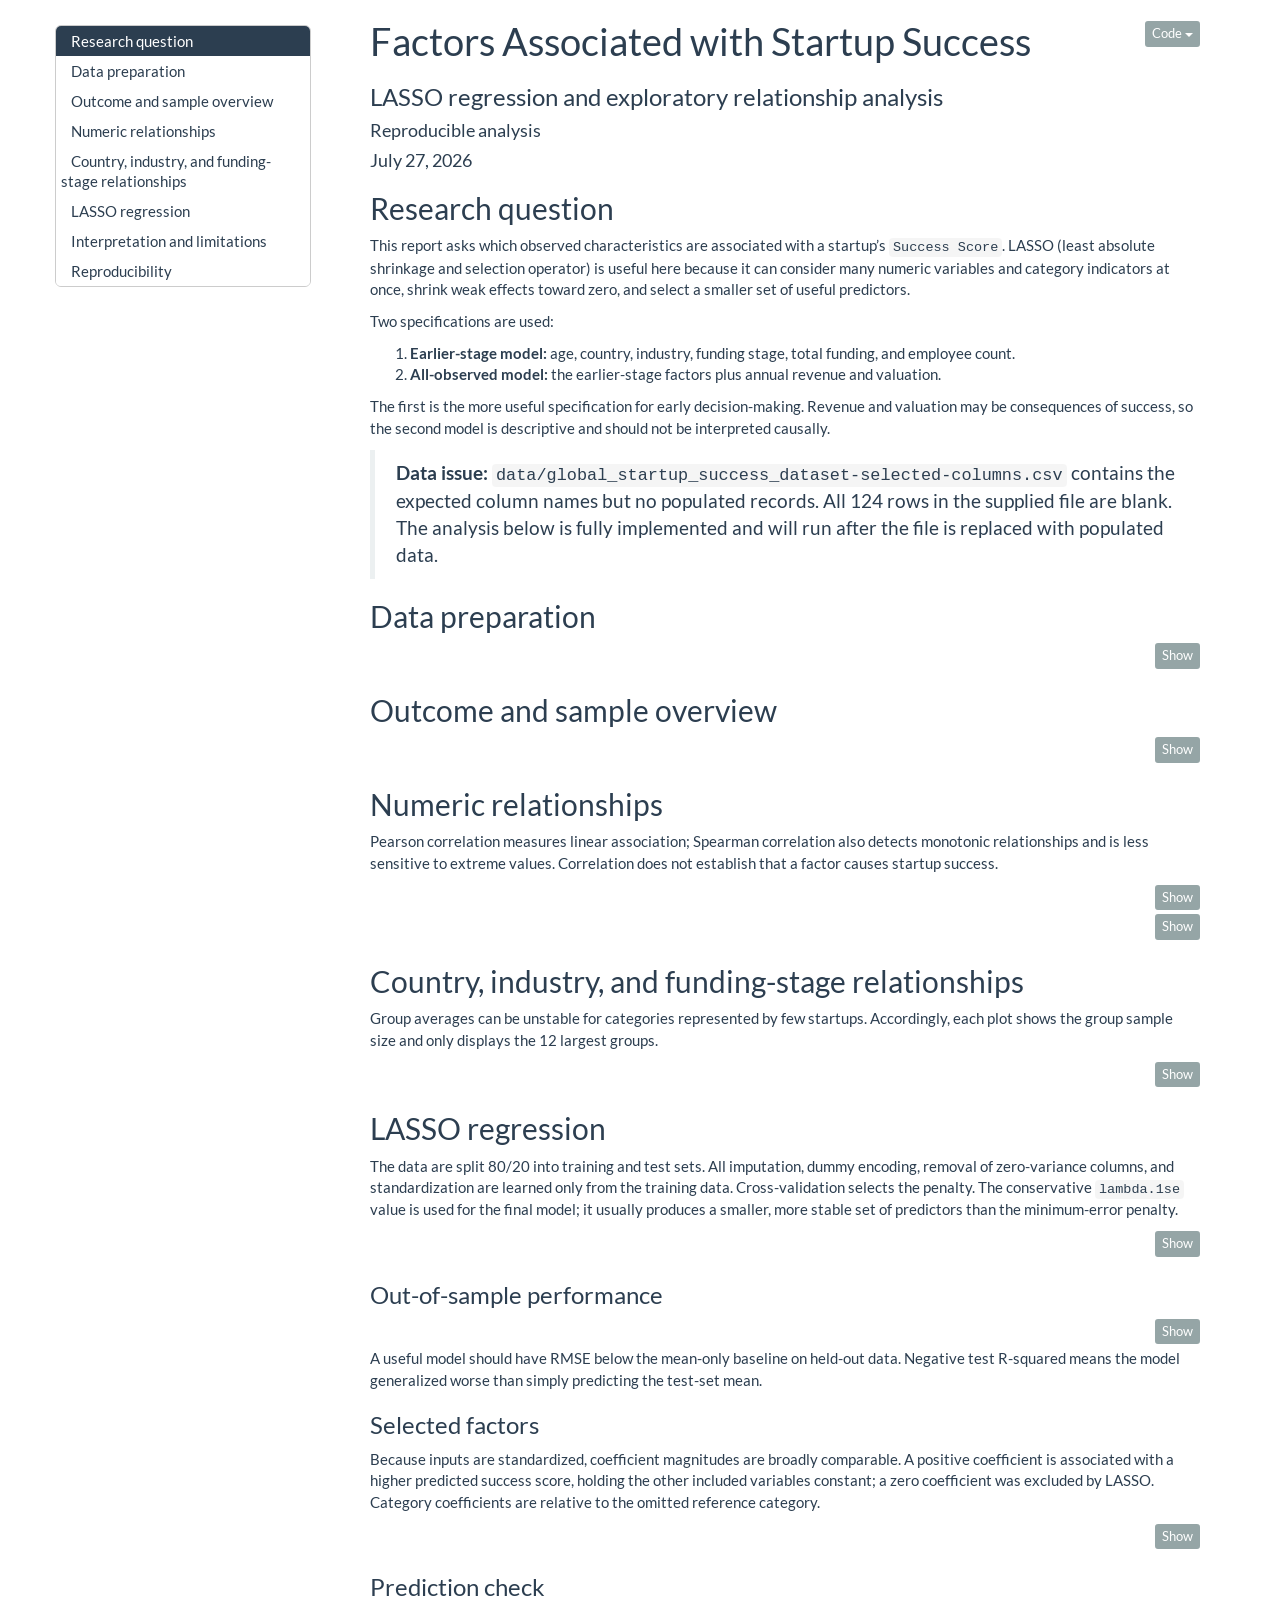
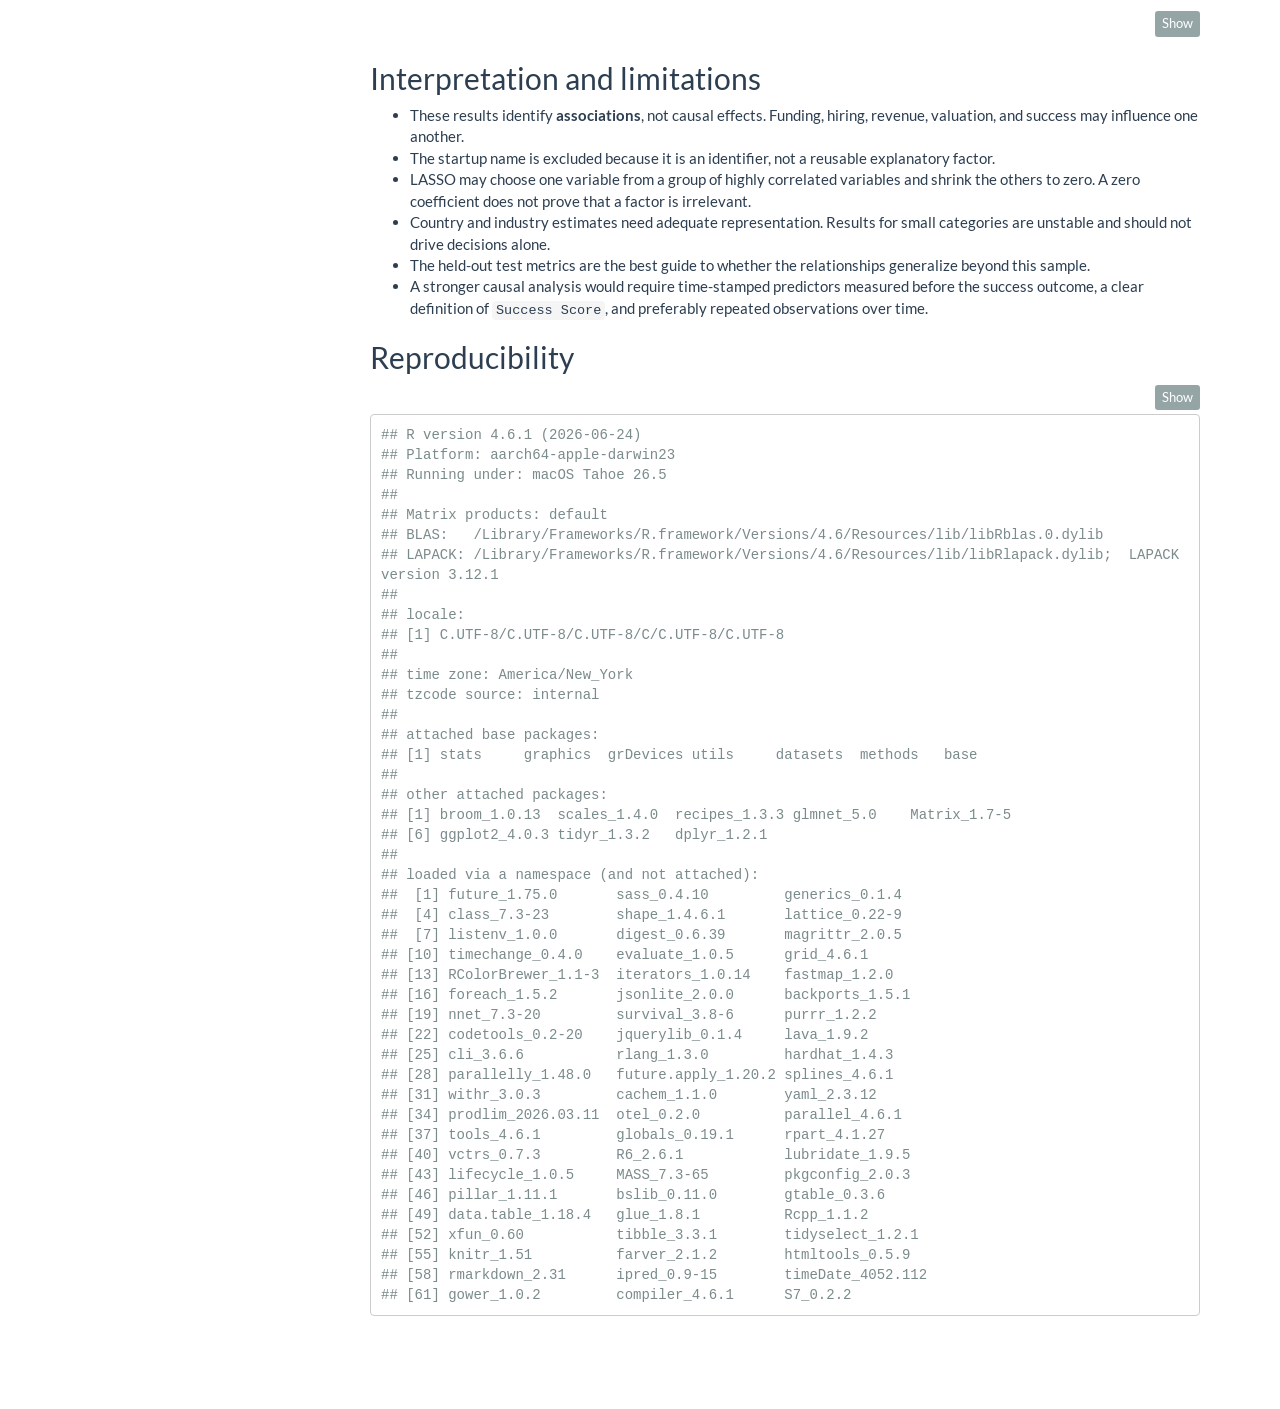
==== docs/index.html @ a26ed776 "Build startup success analysis website" ====
<!DOCTYPE html>

<html>

<head>

<meta charset="utf-8" />
<meta name="generator" content="pandoc" />
<meta http-equiv="X-UA-Compatible" content="IE=EDGE" />


<meta name="author" content="Reproducible analysis" />

<meta name="date" content="2026-07-27" />

<title>Factors Associated with Startup Success</title>

<script>// Pandoc 2.9 adds attributes on both header and div. We remove the former (to
// be compatible with the behavior of Pandoc < 2.8).
document.addEventListener('DOMContentLoaded', function(e) {
  var hs = document.querySelectorAll("div.section[class*='level'] > :first-child");
  var i, h, a;
  for (i = 0; i < hs.length; i++) {
    h = hs[i];
    if (!/^h[1-6]$/i.test(h.tagName)) continue;  // it should be a header h1-h6
    a = h.attributes;
    while (a.length > 0) h.removeAttribute(a[0].name);
  }
});
</script>
<script>/*! jQuery v3.6.0 | (c) OpenJS Foundation and other contributors | jquery.org/license */
!function(e,t){"use strict";"object"==typeof module&&"object"==typeof module.exports?module.exports=e.document?t(e,!0):function(e){if(!e.document)throw new Error("jQuery requires a window with a document");return t(e)}:t(e)}("undefined"!=typeof window?window:this,function(C,e){"use strict";var t=[],r=Object.getPrototypeOf,s=t.slice,g=t.flat?function(e){return t.flat.call(e)}:function(e){return t.concat.apply([],e)},u=t.push,i=t.indexOf,n={},o=n.toString,v=n.hasOwnProperty,a=v.toString,l=a.call(Object),y={},m=function(e){return"function"==typeof e&&"number"!=typeof e.nodeType&&"function"!=typeof e.item},x=function(e){return null!=e&&e===e.window},E=C.document,c={type:!0,src:!0,nonce:!0,noModule:!0};function b(e,t,n){var r,i,o=(n=n||E).createElement("script");if(o.text=e,t)for(r in c)(i=t[r]||t.getAttribute&&t.getAttribute(r))&&o.setAttribute(r,i);n.head.appendChild(o).parentNode.removeChild(o)}function w(e){return null==e?e+"":"object"==typeof e||"function"==typeof e?n[o.call(e)]||"object":typeof e}var f="3.6.0",S=function(e,t){return new S.fn.init(e,t)};function p(e){var t=!!e&&"length"in e&&e.length,n=w(e);return!m(e)&&!x(e)&&("array"===n||0===t||"number"==typeof t&&0<t&&t-1 in e)}S.fn=S.prototype={jquery:f,constructor:S,length:0,toArray:function(){return s.call(this)},get:function(e){return null==e?s.call(this):e<0?this[e+this.length]:this[e]},pushStack:function(e){var t=S.merge(this.constructor(),e);return t.prevObject=this,t},each:function(e){return S.each(this,e)},map:function(n){return this.pushStack(S.map(this,function(e,t){return n.call(e,t,e)}))},slice:function(){return this.pushStack(s.apply(this,arguments))},first:function(){return this.eq(0)},last:function(){return this.eq(-1)},even:function(){return this.pushStack(S.grep(this,function(e,t){return(t+1)%2}))},odd:function(){return this.pushStack(S.grep(this,function(e,t){return t%2}))},eq:function(e){var t=this.length,n=+e+(e<0?t:0);return this.pushStack(0<=n&&n<t?[this[n]]:[])},end:function(){return this.prevObject||this.constructor()},push:u,sort:t.sort,splice:t.splice},S.extend=S.fn.extend=function(){var e,t,n,r,i,o,a=arguments[0]||{},s=1,u=arguments.length,l=!1;for("boolean"==typeof a&&(l=a,a=arguments[s]||{},s++),"object"==typeof a||m(a)||(a={}),s===u&&(a=this,s--);s<u;s++)if(null!=(e=arguments[s]))for(t in e)r=e[t],"__proto__"!==t&&a!==r&&(l&&r&&(S.isPlainObject(r)||(i=Array.isArray(r)))?(n=a[t],o=i&&!Array.isArray(n)?[]:i||S.isPlainObject(n)?n:{},i=!1,a[t]=S.extend(l,o,r)):void 0!==r&&(a[t]=r));return a},S.extend({expando:"jQuery"+(f+Math.random()).replace(/\D/g,""),isReady:!0,error:function(e){throw new Error(e)},noop:function(){},isPlainObject:function(e){var t,n;return!(!e||"[object Object]"!==o.call(e))&&(!(t=r(e))||"function"==typeof(n=v.call(t,"constructor")&&t.constructor)&&a.call(n)===l)},isEmptyObject:function(e){var t;for(t in e)return!1;return!0},globalEval:function(e,t,n){b(e,{nonce:t&&t.nonce},n)},each:function(e,t){var n,r=0;if(p(e)){for(n=e.length;r<n;r++)if(!1===t.call(e[r],r,e[r]))break}else for(r in e)if(!1===t.call(e[r],r,e[r]))break;return e},makeArray:function(e,t){var n=t||[];return null!=e&&(p(Object(e))?S.merge(n,"string"==typeof e?[e]:e):u.call(n,e)),n},inArray:function(e,t,n){return null==t?-1:i.call(t,e,n)},merge:function(e,t){for(var n=+t.length,r=0,i=e.length;r<n;r++)e[i++]=t[r];return e.length=i,e},grep:function(e,t,n){for(var r=[],i=0,o=e.length,a=!n;i<o;i++)!t(e[i],i)!==a&&r.push(e[i]);return r},map:function(e,t,n){var r,i,o=0,a=[];if(p(e))for(r=e.length;o<r;o++)null!=(i=t(e[o],o,n))&&a.push(i);else for(o in e)null!=(i=t(e[o],o,n))&&a.push(i);return g(a)},guid:1,support:y}),"function"==typeof Symbol&&(S.fn[Symbol.iterator]=t[Symbol.iterator]),S.each("Boolean Number String Function Array Date RegExp Object Error Symbol".split(" "),function(e,t){n["[object "+t+"]"]=t.toLowerCase()});var d=function(n){var e,d,b,o,i,h,f,g,w,u,l,T,C,a,E,v,s,c,y,S="sizzle"+1*new Date,p=n.document,k=0,r=0,m=ue(),x=ue(),A=ue(),N=ue(),j=function(e,t){return e===t&&(l=!0),0},D={}.hasOwnProperty,t=[],q=t.pop,L=t.push,H=t.push,O=t.slice,P=function(e,t){for(var n=0,r=e.length;n<r;n++)if(e[n]===t)return n;return-1},R="checked|selected|async|autofocus|autoplay|controls|defer|disabled|hidden|ismap|loop|multiple|open|readonly|required|scoped",M="[\\x20\\t\\r\\n\\f]",I="(?:\\\\[\\da-fA-F]{1,6}"+M+"?|\\\\[^\\r\\n\\f]|[\\w-]|[^\0-\\x7f])+",W="\\["+M+"*("+I+")(?:"+M+"*([*^$|!~]?=)"+M+"*(?:'((?:\\\\.|[^\\\\'])*)'|\"((?:\\\\.|[^\\\\\"])*)\"|("+I+"))|)"+M+"*\\]",F=":("+I+")(?:\\((('((?:\\\\.|[^\\\\'])*)'|\"((?:\\\\.|[^\\\\\"])*)\")|((?:\\\\.|[^\\\\()[\\]]|"+W+")*)|.*)\\)|)",B=new RegExp(M+"+","g"),$=new RegExp("^"+M+"+|((?:^|[^\\\\])(?:\\\\.)*)"+M+"+$","g"),_=new RegExp("^"+M+"*,"+M+"*"),z=new RegExp("^"+M+"*([>+~]|"+M+")"+M+"*"),U=new RegExp(M+"|>"),X=new RegExp(F),V=new RegExp("^"+I+"$"),G={ID:new RegExp("^#("+I+")"),CLASS:new RegExp("^\\.("+I+")"),TAG:new RegExp("^("+I+"|[*])"),ATTR:new RegExp("^"+W),PSEUDO:new RegExp("^"+F),CHILD:new RegExp("^:(only|first|last|nth|nth-last)-(child|of-type)(?:\\("+M+"*(even|odd|(([+-]|)(\\d*)n|)"+M+"*(?:([+-]|)"+M+"*(\\d+)|))"+M+"*\\)|)","i"),bool:new RegExp("^(?:"+R+")$","i"),needsContext:new RegExp("^"+M+"*[>+~]|:(even|odd|eq|gt|lt|nth|first|last)(?:\\("+M+"*((?:-\\d)?\\d*)"+M+"*\\)|)(?=[^-]|$)","i")},Y=/HTML$/i,Q=/^(?:input|select|textarea|button)$/i,J=/^h\d$/i,K=/^[^{]+\{\s*\[native \w/,Z=/^(?:#([\w-]+)|(\w+)|\.([\w-]+))$/,ee=/[+~]/,te=new RegExp("\\\\[\\da-fA-F]{1,6}"+M+"?|\\\\([^\\r\\n\\f])","g"),ne=function(e,t){var n="0x"+e.slice(1)-65536;return t||(n<0?String.fromCharCode(n+65536):String.fromCharCode(n>>10|55296,1023&n|56320))},re=/([\0-\x1f\x7f]|^-?\d)|^-$|[^\0-\x1f\x7f-\uFFFF\w-]/g,ie=function(e,t){return t?"\0"===e?"\ufffd":e.slice(0,-1)+"\\"+e.charCodeAt(e.length-1).toString(16)+" ":"\\"+e},oe=function(){T()},ae=be(function(e){return!0===e.disabled&&"fieldset"===e.nodeName.toLowerCase()},{dir:"parentNode",next:"legend"});try{H.apply(t=O.call(p.childNodes),p.childNodes),t[p.childNodes.length].nodeType}catch(e){H={apply:t.length?function(e,t){L.apply(e,O.call(t))}:function(e,t){var n=e.length,r=0;while(e[n++]=t[r++]);e.length=n-1}}}function se(t,e,n,r){var i,o,a,s,u,l,c,f=e&&e.ownerDocument,p=e?e.nodeType:9;if(n=n||[],"string"!=typeof t||!t||1!==p&&9!==p&&11!==p)return n;if(!r&&(T(e),e=e||C,E)){if(11!==p&&(u=Z.exec(t)))if(i=u[1]){if(9===p){if(!(a=e.getElementById(i)))return n;if(a.id===i)return n.push(a),n}else if(f&&(a=f.getElementById(i))&&y(e,a)&&a.id===i)return n.push(a),n}else{if(u[2])return H.apply(n,e.getElementsByTagName(t)),n;if((i=u[3])&&d.getElementsByClassName&&e.getElementsByClassName)return H.apply(n,e.getElementsByClassName(i)),n}if(d.qsa&&!N[t+" "]&&(!v||!v.test(t))&&(1!==p||"object"!==e.nodeName.toLowerCase())){if(c=t,f=e,1===p&&(U.test(t)||z.test(t))){(f=ee.test(t)&&ye(e.parentNode)||e)===e&&d.scope||((s=e.getAttribute("id"))?s=s.replace(re,ie):e.setAttribute("id",s=S)),o=(l=h(t)).length;while(o--)l[o]=(s?"#"+s:":scope")+" "+xe(l[o]);c=l.join(",")}try{return H.apply(n,f.querySelectorAll(c)),n}catch(e){N(t,!0)}finally{s===S&&e.removeAttribute("id")}}}return g(t.replace($,"$1"),e,n,r)}function ue(){var r=[];return function e(t,n){return r.push(t+" ")>b.cacheLength&&delete e[r.shift()],e[t+" "]=n}}function le(e){return e[S]=!0,e}function ce(e){var t=C.createElement("fieldset");try{return!!e(t)}catch(e){return!1}finally{t.parentNode&&t.parentNode.removeChild(t),t=null}}function fe(e,t){var n=e.split("|"),r=n.length;while(r--)b.attrHandle[n[r]]=t}function pe(e,t){var n=t&&e,r=n&&1===e.nodeType&&1===t.nodeType&&e.sourceIndex-t.sourceIndex;if(r)return r;if(n)while(n=n.nextSibling)if(n===t)return-1;return e?1:-1}function de(t){return function(e){return"input"===e.nodeName.toLowerCase()&&e.type===t}}function he(n){return function(e){var t=e.nodeName.toLowerCase();return("input"===t||"button"===t)&&e.type===n}}function ge(t){return function(e){return"form"in e?e.parentNode&&!1===e.disabled?"label"in e?"label"in e.parentNode?e.parentNode.disabled===t:e.disabled===t:e.isDisabled===t||e.isDisabled!==!t&&ae(e)===t:e.disabled===t:"label"in e&&e.disabled===t}}function ve(a){return le(function(o){return o=+o,le(function(e,t){var n,r=a([],e.length,o),i=r.length;while(i--)e[n=r[i]]&&(e[n]=!(t[n]=e[n]))})})}function ye(e){return e&&"undefined"!=typeof e.getElementsByTagName&&e}for(e in d=se.support={},i=se.isXML=function(e){var t=e&&e.namespaceURI,n=e&&(e.ownerDocument||e).documentElement;return!Y.test(t||n&&n.nodeName||"HTML")},T=se.setDocument=function(e){var t,n,r=e?e.ownerDocument||e:p;return r!=C&&9===r.nodeType&&r.documentElement&&(a=(C=r).documentElement,E=!i(C),p!=C&&(n=C.defaultView)&&n.top!==n&&(n.addEventListener?n.addEventListener("unload",oe,!1):n.attachEvent&&n.attachEvent("onunload",oe)),d.scope=ce(function(e){return a.appendChild(e).appendChild(C.createElement("div")),"undefined"!=typeof e.querySelectorAll&&!e.querySelectorAll(":scope fieldset div").length}),d.attributes=ce(function(e){return e.className="i",!e.getAttribute("className")}),d.getElementsByTagName=ce(function(e){return e.appendChild(C.createComment("")),!e.getElementsByTagName("*").length}),d.getElementsByClassName=K.test(C.getElementsByClassName),d.getById=ce(function(e){return a.appendChild(e).id=S,!C.getElementsByName||!C.getElementsByName(S).length}),d.getById?(b.filter.ID=function(e){var t=e.replace(te,ne);return function(e){return e.getAttribute("id")===t}},b.find.ID=function(e,t){if("undefined"!=typeof t.getElementById&&E){var n=t.getElementById(e);return n?[n]:[]}}):(b.filter.ID=function(e){var n=e.replace(te,ne);return function(e){var t="undefined"!=typeof e.getAttributeNode&&e.getAttributeNode("id");return t&&t.value===n}},b.find.ID=function(e,t){if("undefined"!=typeof t.getElementById&&E){var n,r,i,o=t.getElementById(e);if(o){if((n=o.getAttributeNode("id"))&&n.value===e)return[o];i=t.getElementsByName(e),r=0;while(o=i[r++])if((n=o.getAttributeNode("id"))&&n.value===e)return[o]}return[]}}),b.find.TAG=d.getElementsByTagName?function(e,t){return"undefined"!=typeof t.getElementsByTagName?t.getElementsByTagName(e):d.qsa?t.querySelectorAll(e):void 0}:function(e,t){var n,r=[],i=0,o=t.getElementsByTagName(e);if("*"===e){while(n=o[i++])1===n.nodeType&&r.push(n);return r}return o},b.find.CLASS=d.getElementsByClassName&&function(e,t){if("undefined"!=typeof t.getElementsByClassName&&E)return t.getElementsByClassName(e)},s=[],v=[],(d.qsa=K.test(C.querySelectorAll))&&(ce(function(e){var t;a.appendChild(e).innerHTML="<a id='"+S+"'></a><select id='"+S+"-\r\\' msallowcapture=''><option selected=''></option></select>",e.querySelectorAll("[msallowcapture^='']").length&&v.push("[*^$]="+M+"*(?:''|\"\")"),e.querySelectorAll("[selected]").length||v.push("\\["+M+"*(?:value|"+R+")"),e.querySelectorAll("[id~="+S+"-]").length||v.push("~="),(t=C.createElement("input")).setAttribute("name",""),e.appendChild(t),e.querySelectorAll("[name='']").length||v.push("\\["+M+"*name"+M+"*="+M+"*(?:''|\"\")"),e.querySelectorAll(":checked").length||v.push(":checked"),e.querySelectorAll("a#"+S+"+*").length||v.push(".#.+[+~]"),e.querySelectorAll("\\\f"),v.push("[\\r\\n\\f]")}),ce(function(e){e.innerHTML="<a href='' disabled='disabled'></a><select disabled='disabled'><option/></select>";var t=C.createElement("input");t.setAttribute("type","hidden"),e.appendChild(t).setAttribute("name","D"),e.querySelectorAll("[name=d]").length&&v.push("name"+M+"*[*^$|!~]?="),2!==e.querySelectorAll(":enabled").length&&v.push(":enabled",":disabled"),a.appendChild(e).disabled=!0,2!==e.querySelectorAll(":disabled").length&&v.push(":enabled",":disabled"),e.querySelectorAll("*,:x"),v.push(",.*:")})),(d.matchesSelector=K.test(c=a.matches||a.webkitMatchesSelector||a.mozMatchesSelector||a.oMatchesSelector||a.msMatchesSelector))&&ce(function(e){d.disconnectedMatch=c.call(e,"*"),c.call(e,"[s!='']:x"),s.push("!=",F)}),v=v.length&&new RegExp(v.join("|")),s=s.length&&new RegExp(s.join("|")),t=K.test(a.compareDocumentPosition),y=t||K.test(a.contains)?function(e,t){var n=9===e.nodeType?e.documentElement:e,r=t&&t.parentNode;return e===r||!(!r||1!==r.nodeType||!(n.contains?n.contains(r):e.compareDocumentPosition&&16&e.compareDocumentPosition(r)))}:function(e,t){if(t)while(t=t.parentNode)if(t===e)return!0;return!1},j=t?function(e,t){if(e===t)return l=!0,0;var n=!e.compareDocumentPosition-!t.compareDocumentPosition;return n||(1&(n=(e.ownerDocument||e)==(t.ownerDocument||t)?e.compareDocumentPosition(t):1)||!d.sortDetached&&t.compareDocumentPosition(e)===n?e==C||e.ownerDocument==p&&y(p,e)?-1:t==C||t.ownerDocument==p&&y(p,t)?1:u?P(u,e)-P(u,t):0:4&n?-1:1)}:function(e,t){if(e===t)return l=!0,0;var n,r=0,i=e.parentNode,o=t.parentNode,a=[e],s=[t];if(!i||!o)return e==C?-1:t==C?1:i?-1:o?1:u?P(u,e)-P(u,t):0;if(i===o)return pe(e,t);n=e;while(n=n.parentNode)a.unshift(n);n=t;while(n=n.parentNode)s.unshift(n);while(a[r]===s[r])r++;return r?pe(a[r],s[r]):a[r]==p?-1:s[r]==p?1:0}),C},se.matches=function(e,t){return se(e,null,null,t)},se.matchesSelector=function(e,t){if(T(e),d.matchesSelector&&E&&!N[t+" "]&&(!s||!s.test(t))&&(!v||!v.test(t)))try{var n=c.call(e,t);if(n||d.disconnectedMatch||e.document&&11!==e.document.nodeType)return n}catch(e){N(t,!0)}return 0<se(t,C,null,[e]).length},se.contains=function(e,t){return(e.ownerDocument||e)!=C&&T(e),y(e,t)},se.attr=function(e,t){(e.ownerDocument||e)!=C&&T(e);var n=b.attrHandle[t.toLowerCase()],r=n&&D.call(b.attrHandle,t.toLowerCase())?n(e,t,!E):void 0;return void 0!==r?r:d.attributes||!E?e.getAttribute(t):(r=e.getAttributeNode(t))&&r.specified?r.value:null},se.escape=function(e){return(e+"").replace(re,ie)},se.error=function(e){throw new Error("Syntax error, unrecognized expression: "+e)},se.uniqueSort=function(e){var t,n=[],r=0,i=0;if(l=!d.detectDuplicates,u=!d.sortStable&&e.slice(0),e.sort(j),l){while(t=e[i++])t===e[i]&&(r=n.push(i));while(r--)e.splice(n[r],1)}return u=null,e},o=se.getText=function(e){var t,n="",r=0,i=e.nodeType;if(i){if(1===i||9===i||11===i){if("string"==typeof e.textContent)return e.textContent;for(e=e.firstChild;e;e=e.nextSibling)n+=o(e)}else if(3===i||4===i)return e.nodeValue}else while(t=e[r++])n+=o(t);return n},(b=se.selectors={cacheLength:50,createPseudo:le,match:G,attrHandle:{},find:{},relative:{">":{dir:"parentNode",first:!0}," ":{dir:"parentNode"},"+":{dir:"previousSibling",first:!0},"~":{dir:"previousSibling"}},preFilter:{ATTR:function(e){return e[1]=e[1].replace(te,ne),e[3]=(e[3]||e[4]||e[5]||"").replace(te,ne),"~="===e[2]&&(e[3]=" "+e[3]+" "),e.slice(0,4)},CHILD:function(e){return e[1]=e[1].toLowerCase(),"nth"===e[1].slice(0,3)?(e[3]||se.error(e[0]),e[4]=+(e[4]?e[5]+(e[6]||1):2*("even"===e[3]||"odd"===e[3])),e[5]=+(e[7]+e[8]||"odd"===e[3])):e[3]&&se.error(e[0]),e},PSEUDO:function(e){var t,n=!e[6]&&e[2];return G.CHILD.test(e[0])?null:(e[3]?e[2]=e[4]||e[5]||"":n&&X.test(n)&&(t=h(n,!0))&&(t=n.indexOf(")",n.length-t)-n.length)&&(e[0]=e[0].slice(0,t),e[2]=n.slice(0,t)),e.slice(0,3))}},filter:{TAG:function(e){var t=e.replace(te,ne).toLowerCase();return"*"===e?function(){return!0}:function(e){return e.nodeName&&e.nodeName.toLowerCase()===t}},CLASS:function(e){var t=m[e+" "];return t||(t=new RegExp("(^|"+M+")"+e+"("+M+"|$)"))&&m(e,function(e){return t.test("string"==typeof e.className&&e.className||"undefined"!=typeof e.getAttribute&&e.getAttribute("class")||"")})},ATTR:function(n,r,i){return function(e){var t=se.attr(e,n);return null==t?"!="===r:!r||(t+="","="===r?t===i:"!="===r?t!==i:"^="===r?i&&0===t.indexOf(i):"*="===r?i&&-1<t.indexOf(i):"$="===r?i&&t.slice(-i.length)===i:"~="===r?-1<(" "+t.replace(B," ")+" ").indexOf(i):"|="===r&&(t===i||t.slice(0,i.length+1)===i+"-"))}},CHILD:function(h,e,t,g,v){var y="nth"!==h.slice(0,3),m="last"!==h.slice(-4),x="of-type"===e;return 1===g&&0===v?function(e){return!!e.parentNode}:function(e,t,n){var r,i,o,a,s,u,l=y!==m?"nextSibling":"previousSibling",c=e.parentNode,f=x&&e.nodeName.toLowerCase(),p=!n&&!x,d=!1;if(c){if(y){while(l){a=e;while(a=a[l])if(x?a.nodeName.toLowerCase()===f:1===a.nodeType)return!1;u=l="only"===h&&!u&&"nextSibling"}return!0}if(u=[m?c.firstChild:c.lastChild],m&&p){d=(s=(r=(i=(o=(a=c)[S]||(a[S]={}))[a.uniqueID]||(o[a.uniqueID]={}))[h]||[])[0]===k&&r[1])&&r[2],a=s&&c.childNodes[s];while(a=++s&&a&&a[l]||(d=s=0)||u.pop())if(1===a.nodeType&&++d&&a===e){i[h]=[k,s,d];break}}else if(p&&(d=s=(r=(i=(o=(a=e)[S]||(a[S]={}))[a.uniqueID]||(o[a.uniqueID]={}))[h]||[])[0]===k&&r[1]),!1===d)while(a=++s&&a&&a[l]||(d=s=0)||u.pop())if((x?a.nodeName.toLowerCase()===f:1===a.nodeType)&&++d&&(p&&((i=(o=a[S]||(a[S]={}))[a.uniqueID]||(o[a.uniqueID]={}))[h]=[k,d]),a===e))break;return(d-=v)===g||d%g==0&&0<=d/g}}},PSEUDO:function(e,o){var t,a=b.pseudos[e]||b.setFilters[e.toLowerCase()]||se.error("unsupported pseudo: "+e);return a[S]?a(o):1<a.length?(t=[e,e,"",o],b.setFilters.hasOwnProperty(e.toLowerCase())?le(function(e,t){var n,r=a(e,o),i=r.length;while(i--)e[n=P(e,r[i])]=!(t[n]=r[i])}):function(e){return a(e,0,t)}):a}},pseudos:{not:le(function(e){var r=[],i=[],s=f(e.replace($,"$1"));return s[S]?le(function(e,t,n,r){var i,o=s(e,null,r,[]),a=e.length;while(a--)(i=o[a])&&(e[a]=!(t[a]=i))}):function(e,t,n){return r[0]=e,s(r,null,n,i),r[0]=null,!i.pop()}}),has:le(function(t){return function(e){return 0<se(t,e).length}}),contains:le(function(t){return t=t.replace(te,ne),function(e){return-1<(e.textContent||o(e)).indexOf(t)}}),lang:le(function(n){return V.test(n||"")||se.error("unsupported lang: "+n),n=n.replace(te,ne).toLowerCase(),function(e){var t;do{if(t=E?e.lang:e.getAttribute("xml:lang")||e.getAttribute("lang"))return(t=t.toLowerCase())===n||0===t.indexOf(n+"-")}while((e=e.parentNode)&&1===e.nodeType);return!1}}),target:function(e){var t=n.location&&n.location.hash;return t&&t.slice(1)===e.id},root:function(e){return e===a},focus:function(e){return e===C.activeElement&&(!C.hasFocus||C.hasFocus())&&!!(e.type||e.href||~e.tabIndex)},enabled:ge(!1),disabled:ge(!0),checked:function(e){var t=e.nodeName.toLowerCase();return"input"===t&&!!e.checked||"option"===t&&!!e.selected},selected:function(e){return e.parentNode&&e.parentNode.selectedIndex,!0===e.selected},empty:function(e){for(e=e.firstChild;e;e=e.nextSibling)if(e.nodeType<6)return!1;return!0},parent:function(e){return!b.pseudos.empty(e)},header:function(e){return J.test(e.nodeName)},input:function(e){return Q.test(e.nodeName)},button:function(e){var t=e.nodeName.toLowerCase();return"input"===t&&"button"===e.type||"button"===t},text:function(e){var t;return"input"===e.nodeName.toLowerCase()&&"text"===e.type&&(null==(t=e.getAttribute("type"))||"text"===t.toLowerCase())},first:ve(function(){return[0]}),last:ve(function(e,t){return[t-1]}),eq:ve(function(e,t,n){return[n<0?n+t:n]}),even:ve(function(e,t){for(var n=0;n<t;n+=2)e.push(n);return e}),odd:ve(function(e,t){for(var n=1;n<t;n+=2)e.push(n);return e}),lt:ve(function(e,t,n){for(var r=n<0?n+t:t<n?t:n;0<=--r;)e.push(r);return e}),gt:ve(function(e,t,n){for(var r=n<0?n+t:n;++r<t;)e.push(r);return e})}}).pseudos.nth=b.pseudos.eq,{radio:!0,checkbox:!0,file:!0,password:!0,image:!0})b.pseudos[e]=de(e);for(e in{submit:!0,reset:!0})b.pseudos[e]=he(e);function me(){}function xe(e){for(var t=0,n=e.length,r="";t<n;t++)r+=e[t].value;return r}function be(s,e,t){var u=e.dir,l=e.next,c=l||u,f=t&&"parentNode"===c,p=r++;return e.first?function(e,t,n){while(e=e[u])if(1===e.nodeType||f)return s(e,t,n);return!1}:function(e,t,n){var r,i,o,a=[k,p];if(n){while(e=e[u])if((1===e.nodeType||f)&&s(e,t,n))return!0}else while(e=e[u])if(1===e.nodeType||f)if(i=(o=e[S]||(e[S]={}))[e.uniqueID]||(o[e.uniqueID]={}),l&&l===e.nodeName.toLowerCase())e=e[u]||e;else{if((r=i[c])&&r[0]===k&&r[1]===p)return a[2]=r[2];if((i[c]=a)[2]=s(e,t,n))return!0}return!1}}function we(i){return 1<i.length?function(e,t,n){var r=i.length;while(r--)if(!i[r](e,t,n))return!1;return!0}:i[0]}function Te(e,t,n,r,i){for(var o,a=[],s=0,u=e.length,l=null!=t;s<u;s++)(o=e[s])&&(n&&!n(o,r,i)||(a.push(o),l&&t.push(s)));return a}function Ce(d,h,g,v,y,e){return v&&!v[S]&&(v=Ce(v)),y&&!y[S]&&(y=Ce(y,e)),le(function(e,t,n,r){var i,o,a,s=[],u=[],l=t.length,c=e||function(e,t,n){for(var r=0,i=t.length;r<i;r++)se(e,t[r],n);return n}(h||"*",n.nodeType?[n]:n,[]),f=!d||!e&&h?c:Te(c,s,d,n,r),p=g?y||(e?d:l||v)?[]:t:f;if(g&&g(f,p,n,r),v){i=Te(p,u),v(i,[],n,r),o=i.length;while(o--)(a=i[o])&&(p[u[o]]=!(f[u[o]]=a))}if(e){if(y||d){if(y){i=[],o=p.length;while(o--)(a=p[o])&&i.push(f[o]=a);y(null,p=[],i,r)}o=p.length;while(o--)(a=p[o])&&-1<(i=y?P(e,a):s[o])&&(e[i]=!(t[i]=a))}}else p=Te(p===t?p.splice(l,p.length):p),y?y(null,t,p,r):H.apply(t,p)})}function Ee(e){for(var i,t,n,r=e.length,o=b.relative[e[0].type],a=o||b.relative[" "],s=o?1:0,u=be(function(e){return e===i},a,!0),l=be(function(e){return-1<P(i,e)},a,!0),c=[function(e,t,n){var r=!o&&(n||t!==w)||((i=t).nodeType?u(e,t,n):l(e,t,n));return i=null,r}];s<r;s++)if(t=b.relative[e[s].type])c=[be(we(c),t)];else{if((t=b.filter[e[s].type].apply(null,e[s].matches))[S]){for(n=++s;n<r;n++)if(b.relative[e[n].type])break;return Ce(1<s&&we(c),1<s&&xe(e.slice(0,s-1).concat({value:" "===e[s-2].type?"*":""})).replace($,"$1"),t,s<n&&Ee(e.slice(s,n)),n<r&&Ee(e=e.slice(n)),n<r&&xe(e))}c.push(t)}return we(c)}return me.prototype=b.filters=b.pseudos,b.setFilters=new me,h=se.tokenize=function(e,t){var n,r,i,o,a,s,u,l=x[e+" "];if(l)return t?0:l.slice(0);a=e,s=[],u=b.preFilter;while(a){for(o in n&&!(r=_.exec(a))||(r&&(a=a.slice(r[0].length)||a),s.push(i=[])),n=!1,(r=z.exec(a))&&(n=r.shift(),i.push({value:n,type:r[0].replace($," ")}),a=a.slice(n.length)),b.filter)!(r=G[o].exec(a))||u[o]&&!(r=u[o](r))||(n=r.shift(),i.push({value:n,type:o,matches:r}),a=a.slice(n.length));if(!n)break}return t?a.length:a?se.error(e):x(e,s).slice(0)},f=se.compile=function(e,t){var n,v,y,m,x,r,i=[],o=[],a=A[e+" "];if(!a){t||(t=h(e)),n=t.length;while(n--)(a=Ee(t[n]))[S]?i.push(a):o.push(a);(a=A(e,(v=o,m=0<(y=i).length,x=0<v.length,r=function(e,t,n,r,i){var o,a,s,u=0,l="0",c=e&&[],f=[],p=w,d=e||x&&b.find.TAG("*",i),h=k+=null==p?1:Math.random()||.1,g=d.length;for(i&&(w=t==C||t||i);l!==g&&null!=(o=d[l]);l++){if(x&&o){a=0,t||o.ownerDocument==C||(T(o),n=!E);while(s=v[a++])if(s(o,t||C,n)){r.push(o);break}i&&(k=h)}m&&((o=!s&&o)&&u--,e&&c.push(o))}if(u+=l,m&&l!==u){a=0;while(s=y[a++])s(c,f,t,n);if(e){if(0<u)while(l--)c[l]||f[l]||(f[l]=q.call(r));f=Te(f)}H.apply(r,f),i&&!e&&0<f.length&&1<u+y.length&&se.uniqueSort(r)}return i&&(k=h,w=p),c},m?le(r):r))).selector=e}return a},g=se.select=function(e,t,n,r){var i,o,a,s,u,l="function"==typeof e&&e,c=!r&&h(e=l.selector||e);if(n=n||[],1===c.length){if(2<(o=c[0]=c[0].slice(0)).length&&"ID"===(a=o[0]).type&&9===t.nodeType&&E&&b.relative[o[1].type]){if(!(t=(b.find.ID(a.matches[0].replace(te,ne),t)||[])[0]))return n;l&&(t=t.parentNode),e=e.slice(o.shift().value.length)}i=G.needsContext.test(e)?0:o.length;while(i--){if(a=o[i],b.relative[s=a.type])break;if((u=b.find[s])&&(r=u(a.matches[0].replace(te,ne),ee.test(o[0].type)&&ye(t.parentNode)||t))){if(o.splice(i,1),!(e=r.length&&xe(o)))return H.apply(n,r),n;break}}}return(l||f(e,c))(r,t,!E,n,!t||ee.test(e)&&ye(t.parentNode)||t),n},d.sortStable=S.split("").sort(j).join("")===S,d.detectDuplicates=!!l,T(),d.sortDetached=ce(function(e){return 1&e.compareDocumentPosition(C.createElement("fieldset"))}),ce(function(e){return e.innerHTML="<a href='#'></a>","#"===e.firstChild.getAttribute("href")})||fe("type|href|height|width",function(e,t,n){if(!n)return e.getAttribute(t,"type"===t.toLowerCase()?1:2)}),d.attributes&&ce(function(e){return e.innerHTML="<input/>",e.firstChild.setAttribute("value",""),""===e.firstChild.getAttribute("value")})||fe("value",function(e,t,n){if(!n&&"input"===e.nodeName.toLowerCase())return e.defaultValue}),ce(function(e){return null==e.getAttribute("disabled")})||fe(R,function(e,t,n){var r;if(!n)return!0===e[t]?t.toLowerCase():(r=e.getAttributeNode(t))&&r.specified?r.value:null}),se}(C);S.find=d,S.expr=d.selectors,S.expr[":"]=S.expr.pseudos,S.uniqueSort=S.unique=d.uniqueSort,S.text=d.getText,S.isXMLDoc=d.isXML,S.contains=d.contains,S.escapeSelector=d.escape;var h=function(e,t,n){var r=[],i=void 0!==n;while((e=e[t])&&9!==e.nodeType)if(1===e.nodeType){if(i&&S(e).is(n))break;r.push(e)}return r},T=function(e,t){for(var n=[];e;e=e.nextSibling)1===e.nodeType&&e!==t&&n.push(e);return n},k=S.expr.match.needsContext;function A(e,t){return e.nodeName&&e.nodeName.toLowerCase()===t.toLowerCase()}var N=/^<([a-z][^\/\0>:\x20\t\r\n\f]*)[\x20\t\r\n\f]*\/?>(?:<\/\1>|)$/i;function j(e,n,r){return m(n)?S.grep(e,function(e,t){return!!n.call(e,t,e)!==r}):n.nodeType?S.grep(e,function(e){return e===n!==r}):"string"!=typeof n?S.grep(e,function(e){return-1<i.call(n,e)!==r}):S.filter(n,e,r)}S.filter=function(e,t,n){var r=t[0];return n&&(e=":not("+e+")"),1===t.length&&1===r.nodeType?S.find.matchesSelector(r,e)?[r]:[]:S.find.matches(e,S.grep(t,function(e){return 1===e.nodeType}))},S.fn.extend({find:function(e){var t,n,r=this.length,i=this;if("string"!=typeof e)return this.pushStack(S(e).filter(function(){for(t=0;t<r;t++)if(S.contains(i[t],this))return!0}));for(n=this.pushStack([]),t=0;t<r;t++)S.find(e,i[t],n);return 1<r?S.uniqueSort(n):n},filter:function(e){return this.pushStack(j(this,e||[],!1))},not:function(e){return this.pushStack(j(this,e||[],!0))},is:function(e){return!!j(this,"string"==typeof e&&k.test(e)?S(e):e||[],!1).length}});var D,q=/^(?:\s*(<[\w\W]+>)[^>]*|#([\w-]+))$/;(S.fn.init=function(e,t,n){var r,i;if(!e)return this;if(n=n||D,"string"==typeof e){if(!(r="<"===e[0]&&">"===e[e.length-1]&&3<=e.length?[null,e,null]:q.exec(e))||!r[1]&&t)return!t||t.jquery?(t||n).find(e):this.constructor(t).find(e);if(r[1]){if(t=t instanceof S?t[0]:t,S.merge(this,S.parseHTML(r[1],t&&t.nodeType?t.ownerDocument||t:E,!0)),N.test(r[1])&&S.isPlainObject(t))for(r in t)m(this[r])?this[r](t[r]):this.attr(r,t[r]);return this}return(i=E.getElementById(r[2]))&&(this[0]=i,this.length=1),this}return e.nodeType?(this[0]=e,this.length=1,this):m(e)?void 0!==n.ready?n.ready(e):e(S):S.makeArray(e,this)}).prototype=S.fn,D=S(E);var L=/^(?:parents|prev(?:Until|All))/,H={children:!0,contents:!0,next:!0,prev:!0};function O(e,t){while((e=e[t])&&1!==e.nodeType);return e}S.fn.extend({has:function(e){var t=S(e,this),n=t.length;return this.filter(function(){for(var e=0;e<n;e++)if(S.contains(this,t[e]))return!0})},closest:function(e,t){var n,r=0,i=this.length,o=[],a="string"!=typeof e&&S(e);if(!k.test(e))for(;r<i;r++)for(n=this[r];n&&n!==t;n=n.parentNode)if(n.nodeType<11&&(a?-1<a.index(n):1===n.nodeType&&S.find.matchesSelector(n,e))){o.push(n);break}return this.pushStack(1<o.length?S.uniqueSort(o):o)},index:function(e){return e?"string"==typeof e?i.call(S(e),this[0]):i.call(this,e.jquery?e[0]:e):this[0]&&this[0].parentNode?this.first().prevAll().length:-1},add:function(e,t){return this.pushStack(S.uniqueSort(S.merge(this.get(),S(e,t))))},addBack:function(e){return this.add(null==e?this.prevObject:this.prevObject.filter(e))}}),S.each({parent:function(e){var t=e.parentNode;return t&&11!==t.nodeType?t:null},parents:function(e){return h(e,"parentNode")},parentsUntil:function(e,t,n){return h(e,"parentNode",n)},next:function(e){return O(e,"nextSibling")},prev:function(e){return O(e,"previousSibling")},nextAll:function(e){return h(e,"nextSibling")},prevAll:function(e){return h(e,"previousSibling")},nextUntil:function(e,t,n){return h(e,"nextSibling",n)},prevUntil:function(e,t,n){return h(e,"previousSibling",n)},siblings:function(e){return T((e.parentNode||{}).firstChild,e)},children:function(e){return T(e.firstChild)},contents:function(e){return null!=e.contentDocument&&r(e.contentDocument)?e.contentDocument:(A(e,"template")&&(e=e.content||e),S.merge([],e.childNodes))}},function(r,i){S.fn[r]=function(e,t){var n=S.map(this,i,e);return"Until"!==r.slice(-5)&&(t=e),t&&"string"==typeof t&&(n=S.filter(t,n)),1<this.length&&(H[r]||S.uniqueSort(n),L.test(r)&&n.reverse()),this.pushStack(n)}});var P=/[^\x20\t\r\n\f]+/g;function R(e){return e}function M(e){throw e}function I(e,t,n,r){var i;try{e&&m(i=e.promise)?i.call(e).done(t).fail(n):e&&m(i=e.then)?i.call(e,t,n):t.apply(void 0,[e].slice(r))}catch(e){n.apply(void 0,[e])}}S.Callbacks=function(r){var e,n;r="string"==typeof r?(e=r,n={},S.each(e.match(P)||[],function(e,t){n[t]=!0}),n):S.extend({},r);var i,t,o,a,s=[],u=[],l=-1,c=function(){for(a=a||r.once,o=i=!0;u.length;l=-1){t=u.shift();while(++l<s.length)!1===s[l].apply(t[0],t[1])&&r.stopOnFalse&&(l=s.length,t=!1)}r.memory||(t=!1),i=!1,a&&(s=t?[]:"")},f={add:function(){return s&&(t&&!i&&(l=s.length-1,u.push(t)),function n(e){S.each(e,function(e,t){m(t)?r.unique&&f.has(t)||s.push(t):t&&t.length&&"string"!==w(t)&&n(t)})}(arguments),t&&!i&&c()),this},remove:function(){return S.each(arguments,function(e,t){var n;while(-1<(n=S.inArray(t,s,n)))s.splice(n,1),n<=l&&l--}),this},has:function(e){return e?-1<S.inArray(e,s):0<s.length},empty:function(){return s&&(s=[]),this},disable:function(){return a=u=[],s=t="",this},disabled:function(){return!s},lock:function(){return a=u=[],t||i||(s=t=""),this},locked:function(){return!!a},fireWith:function(e,t){return a||(t=[e,(t=t||[]).slice?t.slice():t],u.push(t),i||c()),this},fire:function(){return f.fireWith(this,arguments),this},fired:function(){return!!o}};return f},S.extend({Deferred:function(e){var o=[["notify","progress",S.Callbacks("memory"),S.Callbacks("memory"),2],["resolve","done",S.Callbacks("once memory"),S.Callbacks("once memory"),0,"resolved"],["reject","fail",S.Callbacks("once memory"),S.Callbacks("once memory"),1,"rejected"]],i="pending",a={state:function(){return i},always:function(){return s.done(arguments).fail(arguments),this},"catch":function(e){return a.then(null,e)},pipe:function(){var i=arguments;return S.Deferred(function(r){S.each(o,function(e,t){var n=m(i[t[4]])&&i[t[4]];s[t[1]](function(){var e=n&&n.apply(this,arguments);e&&m(e.promise)?e.promise().progress(r.notify).done(r.resolve).fail(r.reject):r[t[0]+"With"](this,n?[e]:arguments)})}),i=null}).promise()},then:function(t,n,r){var u=0;function l(i,o,a,s){return function(){var n=this,r=arguments,e=function(){var e,t;if(!(i<u)){if((e=a.apply(n,r))===o.promise())throw new TypeError("Thenable self-resolution");t=e&&("object"==typeof e||"function"==typeof e)&&e.then,m(t)?s?t.call(e,l(u,o,R,s),l(u,o,M,s)):(u++,t.call(e,l(u,o,R,s),l(u,o,M,s),l(u,o,R,o.notifyWith))):(a!==R&&(n=void 0,r=[e]),(s||o.resolveWith)(n,r))}},t=s?e:function(){try{e()}catch(e){S.Deferred.exceptionHook&&S.Deferred.exceptionHook(e,t.stackTrace),u<=i+1&&(a!==M&&(n=void 0,r=[e]),o.rejectWith(n,r))}};i?t():(S.Deferred.getStackHook&&(t.stackTrace=S.Deferred.getStackHook()),C.setTimeout(t))}}return S.Deferred(function(e){o[0][3].add(l(0,e,m(r)?r:R,e.notifyWith)),o[1][3].add(l(0,e,m(t)?t:R)),o[2][3].add(l(0,e,m(n)?n:M))}).promise()},promise:function(e){return null!=e?S.extend(e,a):a}},s={};return S.each(o,function(e,t){var n=t[2],r=t[5];a[t[1]]=n.add,r&&n.add(function(){i=r},o[3-e][2].disable,o[3-e][3].disable,o[0][2].lock,o[0][3].lock),n.add(t[3].fire),s[t[0]]=function(){return s[t[0]+"With"](this===s?void 0:this,arguments),this},s[t[0]+"With"]=n.fireWith}),a.promise(s),e&&e.call(s,s),s},when:function(e){var n=arguments.length,t=n,r=Array(t),i=s.call(arguments),o=S.Deferred(),a=function(t){return function(e){r[t]=this,i[t]=1<arguments.length?s.call(arguments):e,--n||o.resolveWith(r,i)}};if(n<=1&&(I(e,o.done(a(t)).resolve,o.reject,!n),"pending"===o.state()||m(i[t]&&i[t].then)))return o.then();while(t--)I(i[t],a(t),o.reject);return o.promise()}});var W=/^(Eval|Internal|Range|Reference|Syntax|Type|URI)Error$/;S.Deferred.exceptionHook=function(e,t){C.console&&C.console.warn&&e&&W.test(e.name)&&C.console.warn("jQuery.Deferred exception: "+e.message,e.stack,t)},S.readyException=function(e){C.setTimeout(function(){throw e})};var F=S.Deferred();function B(){E.removeEventListener("DOMContentLoaded",B),C.removeEventListener("load",B),S.ready()}S.fn.ready=function(e){return F.then(e)["catch"](function(e){S.readyException(e)}),this},S.extend({isReady:!1,readyWait:1,ready:function(e){(!0===e?--S.readyWait:S.isReady)||(S.isReady=!0)!==e&&0<--S.readyWait||F.resolveWith(E,[S])}}),S.ready.then=F.then,"complete"===E.readyState||"loading"!==E.readyState&&!E.documentElement.doScroll?C.setTimeout(S.ready):(E.addEventListener("DOMContentLoaded",B),C.addEventListener("load",B));var $=function(e,t,n,r,i,o,a){var s=0,u=e.length,l=null==n;if("object"===w(n))for(s in i=!0,n)$(e,t,s,n[s],!0,o,a);else if(void 0!==r&&(i=!0,m(r)||(a=!0),l&&(a?(t.call(e,r),t=null):(l=t,t=function(e,t,n){return l.call(S(e),n)})),t))for(;s<u;s++)t(e[s],n,a?r:r.call(e[s],s,t(e[s],n)));return i?e:l?t.call(e):u?t(e[0],n):o},_=/^-ms-/,z=/-([a-z])/g;function U(e,t){return t.toUpperCase()}function X(e){return e.replace(_,"ms-").replace(z,U)}var V=function(e){return 1===e.nodeType||9===e.nodeType||!+e.nodeType};function G(){this.expando=S.expando+G.uid++}G.uid=1,G.prototype={cache:function(e){var t=e[this.expando];return t||(t={},V(e)&&(e.nodeType?e[this.expando]=t:Object.defineProperty(e,this.expando,{value:t,configurable:!0}))),t},set:function(e,t,n){var r,i=this.cache(e);if("string"==typeof t)i[X(t)]=n;else for(r in t)i[X(r)]=t[r];return i},get:function(e,t){return void 0===t?this.cache(e):e[this.expando]&&e[this.expando][X(t)]},access:function(e,t,n){return void 0===t||t&&"string"==typeof t&&void 0===n?this.get(e,t):(this.set(e,t,n),void 0!==n?n:t)},remove:function(e,t){var n,r=e[this.expando];if(void 0!==r){if(void 0!==t){n=(t=Array.isArray(t)?t.map(X):(t=X(t))in r?[t]:t.match(P)||[]).length;while(n--)delete r[t[n]]}(void 0===t||S.isEmptyObject(r))&&(e.nodeType?e[this.expando]=void 0:delete e[this.expando])}},hasData:function(e){var t=e[this.expando];return void 0!==t&&!S.isEmptyObject(t)}};var Y=new G,Q=new G,J=/^(?:\{[\w\W]*\}|\[[\w\W]*\])$/,K=/[A-Z]/g;function Z(e,t,n){var r,i;if(void 0===n&&1===e.nodeType)if(r="data-"+t.replace(K,"-$&").toLowerCase(),"string"==typeof(n=e.getAttribute(r))){try{n="true"===(i=n)||"false"!==i&&("null"===i?null:i===+i+""?+i:J.test(i)?JSON.parse(i):i)}catch(e){}Q.set(e,t,n)}else n=void 0;return n}S.extend({hasData:function(e){return Q.hasData(e)||Y.hasData(e)},data:function(e,t,n){return Q.access(e,t,n)},removeData:function(e,t){Q.remove(e,t)},_data:function(e,t,n){return Y.access(e,t,n)},_removeData:function(e,t){Y.remove(e,t)}}),S.fn.extend({data:function(n,e){var t,r,i,o=this[0],a=o&&o.attributes;if(void 0===n){if(this.length&&(i=Q.get(o),1===o.nodeType&&!Y.get(o,"hasDataAttrs"))){t=a.length;while(t--)a[t]&&0===(r=a[t].name).indexOf("data-")&&(r=X(r.slice(5)),Z(o,r,i[r]));Y.set(o,"hasDataAttrs",!0)}return i}return"object"==typeof n?this.each(function(){Q.set(this,n)}):$(this,function(e){var t;if(o&&void 0===e)return void 0!==(t=Q.get(o,n))?t:void 0!==(t=Z(o,n))?t:void 0;this.each(function(){Q.set(this,n,e)})},null,e,1<arguments.length,null,!0)},removeData:function(e){return this.each(function(){Q.remove(this,e)})}}),S.extend({queue:function(e,t,n){var r;if(e)return t=(t||"fx")+"queue",r=Y.get(e,t),n&&(!r||Array.isArray(n)?r=Y.access(e,t,S.makeArray(n)):r.push(n)),r||[]},dequeue:function(e,t){t=t||"fx";var n=S.queue(e,t),r=n.length,i=n.shift(),o=S._queueHooks(e,t);"inprogress"===i&&(i=n.shift(),r--),i&&("fx"===t&&n.unshift("inprogress"),delete o.stop,i.call(e,function(){S.dequeue(e,t)},o)),!r&&o&&o.empty.fire()},_queueHooks:function(e,t){var n=t+"queueHooks";return Y.get(e,n)||Y.access(e,n,{empty:S.Callbacks("once memory").add(function(){Y.remove(e,[t+"queue",n])})})}}),S.fn.extend({queue:function(t,n){var e=2;return"string"!=typeof t&&(n=t,t="fx",e--),arguments.length<e?S.queue(this[0],t):void 0===n?this:this.each(function(){var e=S.queue(this,t,n);S._queueHooks(this,t),"fx"===t&&"inprogress"!==e[0]&&S.dequeue(this,t)})},dequeue:function(e){return this.each(function(){S.dequeue(this,e)})},clearQueue:function(e){return this.queue(e||"fx",[])},promise:function(e,t){var n,r=1,i=S.Deferred(),o=this,a=this.length,s=function(){--r||i.resolveWith(o,[o])};"string"!=typeof e&&(t=e,e=void 0),e=e||"fx";while(a--)(n=Y.get(o[a],e+"queueHooks"))&&n.empty&&(r++,n.empty.add(s));return s(),i.promise(t)}});var ee=/[+-]?(?:\d*\.|)\d+(?:[eE][+-]?\d+|)/.source,te=new RegExp("^(?:([+-])=|)("+ee+")([a-z%]*)$","i"),ne=["Top","Right","Bottom","Left"],re=E.documentElement,ie=function(e){return S.contains(e.ownerDocument,e)},oe={composed:!0};re.getRootNode&&(ie=function(e){return S.contains(e.ownerDocument,e)||e.getRootNode(oe)===e.ownerDocument});var ae=function(e,t){return"none"===(e=t||e).style.display||""===e.style.display&&ie(e)&&"none"===S.css(e,"display")};function se(e,t,n,r){var i,o,a=20,s=r?function(){return r.cur()}:function(){return S.css(e,t,"")},u=s(),l=n&&n[3]||(S.cssNumber[t]?"":"px"),c=e.nodeType&&(S.cssNumber[t]||"px"!==l&&+u)&&te.exec(S.css(e,t));if(c&&c[3]!==l){u/=2,l=l||c[3],c=+u||1;while(a--)S.style(e,t,c+l),(1-o)*(1-(o=s()/u||.5))<=0&&(a=0),c/=o;c*=2,S.style(e,t,c+l),n=n||[]}return n&&(c=+c||+u||0,i=n[1]?c+(n[1]+1)*n[2]:+n[2],r&&(r.unit=l,r.start=c,r.end=i)),i}var ue={};function le(e,t){for(var n,r,i,o,a,s,u,l=[],c=0,f=e.length;c<f;c++)(r=e[c]).style&&(n=r.style.display,t?("none"===n&&(l[c]=Y.get(r,"display")||null,l[c]||(r.style.display="")),""===r.style.display&&ae(r)&&(l[c]=(u=a=o=void 0,a=(i=r).ownerDocument,s=i.nodeName,(u=ue[s])||(o=a.body.appendChild(a.createElement(s)),u=S.css(o,"display"),o.parentNode.removeChild(o),"none"===u&&(u="block"),ue[s]=u)))):"none"!==n&&(l[c]="none",Y.set(r,"display",n)));for(c=0;c<f;c++)null!=l[c]&&(e[c].style.display=l[c]);return e}S.fn.extend({show:function(){return le(this,!0)},hide:function(){return le(this)},toggle:function(e){return"boolean"==typeof e?e?this.show():this.hide():this.each(function(){ae(this)?S(this).show():S(this).hide()})}});var ce,fe,pe=/^(?:checkbox|radio)$/i,de=/<([a-z][^\/\0>\x20\t\r\n\f]*)/i,he=/^$|^module$|\/(?:java|ecma)script/i;ce=E.createDocumentFragment().appendChild(E.createElement("div")),(fe=E.createElement("input")).setAttribute("type","radio"),fe.setAttribute("checked","checked"),fe.setAttribute("name","t"),ce.appendChild(fe),y.checkClone=ce.cloneNode(!0).cloneNode(!0).lastChild.checked,ce.innerHTML="<textarea>x</textarea>",y.noCloneChecked=!!ce.cloneNode(!0).lastChild.defaultValue,ce.innerHTML="<option></option>",y.option=!!ce.lastChild;var ge={thead:[1,"<table>","</table>"],col:[2,"<table><colgroup>","</colgroup></table>"],tr:[2,"<table><tbody>","</tbody></table>"],td:[3,"<table><tbody><tr>","</tr></tbody></table>"],_default:[0,"",""]};function ve(e,t){var n;return n="undefined"!=typeof e.getElementsByTagName?e.getElementsByTagName(t||"*"):"undefined"!=typeof e.querySelectorAll?e.querySelectorAll(t||"*"):[],void 0===t||t&&A(e,t)?S.merge([e],n):n}function ye(e,t){for(var n=0,r=e.length;n<r;n++)Y.set(e[n],"globalEval",!t||Y.get(t[n],"globalEval"))}ge.tbody=ge.tfoot=ge.colgroup=ge.caption=ge.thead,ge.th=ge.td,y.option||(ge.optgroup=ge.option=[1,"<select multiple='multiple'>","</select>"]);var me=/<|&#?\w+;/;function xe(e,t,n,r,i){for(var o,a,s,u,l,c,f=t.createDocumentFragment(),p=[],d=0,h=e.length;d<h;d++)if((o=e[d])||0===o)if("object"===w(o))S.merge(p,o.nodeType?[o]:o);else if(me.test(o)){a=a||f.appendChild(t.createElement("div")),s=(de.exec(o)||["",""])[1].toLowerCase(),u=ge[s]||ge._default,a.innerHTML=u[1]+S.htmlPrefilter(o)+u[2],c=u[0];while(c--)a=a.lastChild;S.merge(p,a.childNodes),(a=f.firstChild).textContent=""}else p.push(t.createTextNode(o));f.textContent="",d=0;while(o=p[d++])if(r&&-1<S.inArray(o,r))i&&i.push(o);else if(l=ie(o),a=ve(f.appendChild(o),"script"),l&&ye(a),n){c=0;while(o=a[c++])he.test(o.type||"")&&n.push(o)}return f}var be=/^([^.]*)(?:\.(.+)|)/;function we(){return!0}function Te(){return!1}function Ce(e,t){return e===function(){try{return E.activeElement}catch(e){}}()==("focus"===t)}function Ee(e,t,n,r,i,o){var a,s;if("object"==typeof t){for(s in"string"!=typeof n&&(r=r||n,n=void 0),t)Ee(e,s,n,r,t[s],o);return e}if(null==r&&null==i?(i=n,r=n=void 0):null==i&&("string"==typeof n?(i=r,r=void 0):(i=r,r=n,n=void 0)),!1===i)i=Te;else if(!i)return e;return 1===o&&(a=i,(i=function(e){return S().off(e),a.apply(this,arguments)}).guid=a.guid||(a.guid=S.guid++)),e.each(function(){S.event.add(this,t,i,r,n)})}function Se(e,i,o){o?(Y.set(e,i,!1),S.event.add(e,i,{namespace:!1,handler:function(e){var t,n,r=Y.get(this,i);if(1&e.isTrigger&&this[i]){if(r.length)(S.event.special[i]||{}).delegateType&&e.stopPropagation();else if(r=s.call(arguments),Y.set(this,i,r),t=o(this,i),this[i](),r!==(n=Y.get(this,i))||t?Y.set(this,i,!1):n={},r!==n)return e.stopImmediatePropagation(),e.preventDefault(),n&&n.value}else r.length&&(Y.set(this,i,{value:S.event.trigger(S.extend(r[0],S.Event.prototype),r.slice(1),this)}),e.stopImmediatePropagation())}})):void 0===Y.get(e,i)&&S.event.add(e,i,we)}S.event={global:{},add:function(t,e,n,r,i){var o,a,s,u,l,c,f,p,d,h,g,v=Y.get(t);if(V(t)){n.handler&&(n=(o=n).handler,i=o.selector),i&&S.find.matchesSelector(re,i),n.guid||(n.guid=S.guid++),(u=v.events)||(u=v.events=Object.create(null)),(a=v.handle)||(a=v.handle=function(e){return"undefined"!=typeof S&&S.event.triggered!==e.type?S.event.dispatch.apply(t,arguments):void 0}),l=(e=(e||"").match(P)||[""]).length;while(l--)d=g=(s=be.exec(e[l])||[])[1],h=(s[2]||"").split(".").sort(),d&&(f=S.event.special[d]||{},d=(i?f.delegateType:f.bindType)||d,f=S.event.special[d]||{},c=S.extend({type:d,origType:g,data:r,handler:n,guid:n.guid,selector:i,needsContext:i&&S.expr.match.needsContext.test(i),namespace:h.join(".")},o),(p=u[d])||((p=u[d]=[]).delegateCount=0,f.setup&&!1!==f.setup.call(t,r,h,a)||t.addEventListener&&t.addEventListener(d,a)),f.add&&(f.add.call(t,c),c.handler.guid||(c.handler.guid=n.guid)),i?p.splice(p.delegateCount++,0,c):p.push(c),S.event.global[d]=!0)}},remove:function(e,t,n,r,i){var o,a,s,u,l,c,f,p,d,h,g,v=Y.hasData(e)&&Y.get(e);if(v&&(u=v.events)){l=(t=(t||"").match(P)||[""]).length;while(l--)if(d=g=(s=be.exec(t[l])||[])[1],h=(s[2]||"").split(".").sort(),d){f=S.event.special[d]||{},p=u[d=(r?f.delegateType:f.bindType)||d]||[],s=s[2]&&new RegExp("(^|\\.)"+h.join("\\.(?:.*\\.|)")+"(\\.|$)"),a=o=p.length;while(o--)c=p[o],!i&&g!==c.origType||n&&n.guid!==c.guid||s&&!s.test(c.namespace)||r&&r!==c.selector&&("**"!==r||!c.selector)||(p.splice(o,1),c.selector&&p.delegateCount--,f.remove&&f.remove.call(e,c));a&&!p.length&&(f.teardown&&!1!==f.teardown.call(e,h,v.handle)||S.removeEvent(e,d,v.handle),delete u[d])}else for(d in u)S.event.remove(e,d+t[l],n,r,!0);S.isEmptyObject(u)&&Y.remove(e,"handle events")}},dispatch:function(e){var t,n,r,i,o,a,s=new Array(arguments.length),u=S.event.fix(e),l=(Y.get(this,"events")||Object.create(null))[u.type]||[],c=S.event.special[u.type]||{};for(s[0]=u,t=1;t<arguments.length;t++)s[t]=arguments[t];if(u.delegateTarget=this,!c.preDispatch||!1!==c.preDispatch.call(this,u)){a=S.event.handlers.call(this,u,l),t=0;while((i=a[t++])&&!u.isPropagationStopped()){u.currentTarget=i.elem,n=0;while((o=i.handlers[n++])&&!u.isImmediatePropagationStopped())u.rnamespace&&!1!==o.namespace&&!u.rnamespace.test(o.namespace)||(u.handleObj=o,u.data=o.data,void 0!==(r=((S.event.special[o.origType]||{}).handle||o.handler).apply(i.elem,s))&&!1===(u.result=r)&&(u.preventDefault(),u.stopPropagation()))}return c.postDispatch&&c.postDispatch.call(this,u),u.result}},handlers:function(e,t){var n,r,i,o,a,s=[],u=t.delegateCount,l=e.target;if(u&&l.nodeType&&!("click"===e.type&&1<=e.button))for(;l!==this;l=l.parentNode||this)if(1===l.nodeType&&("click"!==e.type||!0!==l.disabled)){for(o=[],a={},n=0;n<u;n++)void 0===a[i=(r=t[n]).selector+" "]&&(a[i]=r.needsContext?-1<S(i,this).index(l):S.find(i,this,null,[l]).length),a[i]&&o.push(r);o.length&&s.push({elem:l,handlers:o})}return l=this,u<t.length&&s.push({elem:l,handlers:t.slice(u)}),s},addProp:function(t,e){Object.defineProperty(S.Event.prototype,t,{enumerable:!0,configurable:!0,get:m(e)?function(){if(this.originalEvent)return e(this.originalEvent)}:function(){if(this.originalEvent)return this.originalEvent[t]},set:function(e){Object.defineProperty(this,t,{enumerable:!0,configurable:!0,writable:!0,value:e})}})},fix:function(e){return e[S.expando]?e:new S.Event(e)},special:{load:{noBubble:!0},click:{setup:function(e){var t=this||e;return pe.test(t.type)&&t.click&&A(t,"input")&&Se(t,"click",we),!1},trigger:function(e){var t=this||e;return pe.test(t.type)&&t.click&&A(t,"input")&&Se(t,"click"),!0},_default:function(e){var t=e.target;return pe.test(t.type)&&t.click&&A(t,"input")&&Y.get(t,"click")||A(t,"a")}},beforeunload:{postDispatch:function(e){void 0!==e.result&&e.originalEvent&&(e.originalEvent.returnValue=e.result)}}}},S.removeEvent=function(e,t,n){e.removeEventListener&&e.removeEventListener(t,n)},S.Event=function(e,t){if(!(this instanceof S.Event))return new S.Event(e,t);e&&e.type?(this.originalEvent=e,this.type=e.type,this.isDefaultPrevented=e.defaultPrevented||void 0===e.defaultPrevented&&!1===e.returnValue?we:Te,this.target=e.target&&3===e.target.nodeType?e.target.parentNode:e.target,this.currentTarget=e.currentTarget,this.relatedTarget=e.relatedTarget):this.type=e,t&&S.extend(this,t),this.timeStamp=e&&e.timeStamp||Date.now(),this[S.expando]=!0},S.Event.prototype={constructor:S.Event,isDefaultPrevented:Te,isPropagationStopped:Te,isImmediatePropagationStopped:Te,isSimulated:!1,preventDefault:function(){var e=this.originalEvent;this.isDefaultPrevented=we,e&&!this.isSimulated&&e.preventDefault()},stopPropagation:function(){var e=this.originalEvent;this.isPropagationStopped=we,e&&!this.isSimulated&&e.stopPropagation()},stopImmediatePropagation:function(){var e=this.originalEvent;this.isImmediatePropagationStopped=we,e&&!this.isSimulated&&e.stopImmediatePropagation(),this.stopPropagation()}},S.each({altKey:!0,bubbles:!0,cancelable:!0,changedTouches:!0,ctrlKey:!0,detail:!0,eventPhase:!0,metaKey:!0,pageX:!0,pageY:!0,shiftKey:!0,view:!0,"char":!0,code:!0,charCode:!0,key:!0,keyCode:!0,button:!0,buttons:!0,clientX:!0,clientY:!0,offsetX:!0,offsetY:!0,pointerId:!0,pointerType:!0,screenX:!0,screenY:!0,targetTouches:!0,toElement:!0,touches:!0,which:!0},S.event.addProp),S.each({focus:"focusin",blur:"focusout"},function(e,t){S.event.special[e]={setup:function(){return Se(this,e,Ce),!1},trigger:function(){return Se(this,e),!0},_default:function(){return!0},delegateType:t}}),S.each({mouseenter:"mouseover",mouseleave:"mouseout",pointerenter:"pointerover",pointerleave:"pointerout"},function(e,i){S.event.special[e]={delegateType:i,bindType:i,handle:function(e){var t,n=e.relatedTarget,r=e.handleObj;return n&&(n===this||S.contains(this,n))||(e.type=r.origType,t=r.handler.apply(this,arguments),e.type=i),t}}}),S.fn.extend({on:function(e,t,n,r){return Ee(this,e,t,n,r)},one:function(e,t,n,r){return Ee(this,e,t,n,r,1)},off:function(e,t,n){var r,i;if(e&&e.preventDefault&&e.handleObj)return r=e.handleObj,S(e.delegateTarget).off(r.namespace?r.origType+"."+r.namespace:r.origType,r.selector,r.handler),this;if("object"==typeof e){for(i in e)this.off(i,t,e[i]);return this}return!1!==t&&"function"!=typeof t||(n=t,t=void 0),!1===n&&(n=Te),this.each(function(){S.event.remove(this,e,n,t)})}});var ke=/<script|<style|<link/i,Ae=/checked\s*(?:[^=]|=\s*.checked.)/i,Ne=/^\s*<!(?:\[CDATA\[|--)|(?:\]\]|--)>\s*$/g;function je(e,t){return A(e,"table")&&A(11!==t.nodeType?t:t.firstChild,"tr")&&S(e).children("tbody")[0]||e}function De(e){return e.type=(null!==e.getAttribute("type"))+"/"+e.type,e}function qe(e){return"true/"===(e.type||"").slice(0,5)?e.type=e.type.slice(5):e.removeAttribute("type"),e}function Le(e,t){var n,r,i,o,a,s;if(1===t.nodeType){if(Y.hasData(e)&&(s=Y.get(e).events))for(i in Y.remove(t,"handle events"),s)for(n=0,r=s[i].length;n<r;n++)S.event.add(t,i,s[i][n]);Q.hasData(e)&&(o=Q.access(e),a=S.extend({},o),Q.set(t,a))}}function He(n,r,i,o){r=g(r);var e,t,a,s,u,l,c=0,f=n.length,p=f-1,d=r[0],h=m(d);if(h||1<f&&"string"==typeof d&&!y.checkClone&&Ae.test(d))return n.each(function(e){var t=n.eq(e);h&&(r[0]=d.call(this,e,t.html())),He(t,r,i,o)});if(f&&(t=(e=xe(r,n[0].ownerDocument,!1,n,o)).firstChild,1===e.childNodes.length&&(e=t),t||o)){for(s=(a=S.map(ve(e,"script"),De)).length;c<f;c++)u=e,c!==p&&(u=S.clone(u,!0,!0),s&&S.merge(a,ve(u,"script"))),i.call(n[c],u,c);if(s)for(l=a[a.length-1].ownerDocument,S.map(a,qe),c=0;c<s;c++)u=a[c],he.test(u.type||"")&&!Y.access(u,"globalEval")&&S.contains(l,u)&&(u.src&&"module"!==(u.type||"").toLowerCase()?S._evalUrl&&!u.noModule&&S._evalUrl(u.src,{nonce:u.nonce||u.getAttribute("nonce")},l):b(u.textContent.replace(Ne,""),u,l))}return n}function Oe(e,t,n){for(var r,i=t?S.filter(t,e):e,o=0;null!=(r=i[o]);o++)n||1!==r.nodeType||S.cleanData(ve(r)),r.parentNode&&(n&&ie(r)&&ye(ve(r,"script")),r.parentNode.removeChild(r));return e}S.extend({htmlPrefilter:function(e){return e},clone:function(e,t,n){var r,i,o,a,s,u,l,c=e.cloneNode(!0),f=ie(e);if(!(y.noCloneChecked||1!==e.nodeType&&11!==e.nodeType||S.isXMLDoc(e)))for(a=ve(c),r=0,i=(o=ve(e)).length;r<i;r++)s=o[r],u=a[r],void 0,"input"===(l=u.nodeName.toLowerCase())&&pe.test(s.type)?u.checked=s.checked:"input"!==l&&"textarea"!==l||(u.defaultValue=s.defaultValue);if(t)if(n)for(o=o||ve(e),a=a||ve(c),r=0,i=o.length;r<i;r++)Le(o[r],a[r]);else Le(e,c);return 0<(a=ve(c,"script")).length&&ye(a,!f&&ve(e,"script")),c},cleanData:function(e){for(var t,n,r,i=S.event.special,o=0;void 0!==(n=e[o]);o++)if(V(n)){if(t=n[Y.expando]){if(t.events)for(r in t.events)i[r]?S.event.remove(n,r):S.removeEvent(n,r,t.handle);n[Y.expando]=void 0}n[Q.expando]&&(n[Q.expando]=void 0)}}}),S.fn.extend({detach:function(e){return Oe(this,e,!0)},remove:function(e){return Oe(this,e)},text:function(e){return $(this,function(e){return void 0===e?S.text(this):this.empty().each(function(){1!==this.nodeType&&11!==this.nodeType&&9!==this.nodeType||(this.textContent=e)})},null,e,arguments.length)},append:function(){return He(this,arguments,function(e){1!==this.nodeType&&11!==this.nodeType&&9!==this.nodeType||je(this,e).appendChild(e)})},prepend:function(){return He(this,arguments,function(e){if(1===this.nodeType||11===this.nodeType||9===this.nodeType){var t=je(this,e);t.insertBefore(e,t.firstChild)}})},before:function(){return He(this,arguments,function(e){this.parentNode&&this.parentNode.insertBefore(e,this)})},after:function(){return He(this,arguments,function(e){this.parentNode&&this.parentNode.insertBefore(e,this.nextSibling)})},empty:function(){for(var e,t=0;null!=(e=this[t]);t++)1===e.nodeType&&(S.cleanData(ve(e,!1)),e.textContent="");return this},clone:function(e,t){return e=null!=e&&e,t=null==t?e:t,this.map(function(){return S.clone(this,e,t)})},html:function(e){return $(this,function(e){var t=this[0]||{},n=0,r=this.length;if(void 0===e&&1===t.nodeType)return t.innerHTML;if("string"==typeof e&&!ke.test(e)&&!ge[(de.exec(e)||["",""])[1].toLowerCase()]){e=S.htmlPrefilter(e);try{for(;n<r;n++)1===(t=this[n]||{}).nodeType&&(S.cleanData(ve(t,!1)),t.innerHTML=e);t=0}catch(e){}}t&&this.empty().append(e)},null,e,arguments.length)},replaceWith:function(){var n=[];return He(this,arguments,function(e){var t=this.parentNode;S.inArray(this,n)<0&&(S.cleanData(ve(this)),t&&t.replaceChild(e,this))},n)}}),S.each({appendTo:"append",prependTo:"prepend",insertBefore:"before",insertAfter:"after",replaceAll:"replaceWith"},function(e,a){S.fn[e]=function(e){for(var t,n=[],r=S(e),i=r.length-1,o=0;o<=i;o++)t=o===i?this:this.clone(!0),S(r[o])[a](t),u.apply(n,t.get());return this.pushStack(n)}});var Pe=new RegExp("^("+ee+")(?!px)[a-z%]+$","i"),Re=function(e){var t=e.ownerDocument.defaultView;return t&&t.opener||(t=C),t.getComputedStyle(e)},Me=function(e,t,n){var r,i,o={};for(i in t)o[i]=e.style[i],e.style[i]=t[i];for(i in r=n.call(e),t)e.style[i]=o[i];return r},Ie=new RegExp(ne.join("|"),"i");function We(e,t,n){var r,i,o,a,s=e.style;return(n=n||Re(e))&&(""!==(a=n.getPropertyValue(t)||n[t])||ie(e)||(a=S.style(e,t)),!y.pixelBoxStyles()&&Pe.test(a)&&Ie.test(t)&&(r=s.width,i=s.minWidth,o=s.maxWidth,s.minWidth=s.maxWidth=s.width=a,a=n.width,s.width=r,s.minWidth=i,s.maxWidth=o)),void 0!==a?a+"":a}function Fe(e,t){return{get:function(){if(!e())return(this.get=t).apply(this,arguments);delete this.get}}}!function(){function e(){if(l){u.style.cssText="position:absolute;left:-11111px;width:60px;margin-top:1px;padding:0;border:0",l.style.cssText="position:relative;display:block;box-sizing:border-box;overflow:scroll;margin:auto;border:1px;padding:1px;width:60%;top:1%",re.appendChild(u).appendChild(l);var e=C.getComputedStyle(l);n="1%"!==e.top,s=12===t(e.marginLeft),l.style.right="60%",o=36===t(e.right),r=36===t(e.width),l.style.position="absolute",i=12===t(l.offsetWidth/3),re.removeChild(u),l=null}}function t(e){return Math.round(parseFloat(e))}var n,r,i,o,a,s,u=E.createElement("div"),l=E.createElement("div");l.style&&(l.style.backgroundClip="content-box",l.cloneNode(!0).style.backgroundClip="",y.clearCloneStyle="content-box"===l.style.backgroundClip,S.extend(y,{boxSizingReliable:function(){return e(),r},pixelBoxStyles:function(){return e(),o},pixelPosition:function(){return e(),n},reliableMarginLeft:function(){return e(),s},scrollboxSize:function(){return e(),i},reliableTrDimensions:function(){var e,t,n,r;return null==a&&(e=E.createElement("table"),t=E.createElement("tr"),n=E.createElement("div"),e.style.cssText="position:absolute;left:-11111px;border-collapse:separate",t.style.cssText="border:1px solid",t.style.height="1px",n.style.height="9px",n.style.display="block",re.appendChild(e).appendChild(t).appendChild(n),r=C.getComputedStyle(t),a=parseInt(r.height,10)+parseInt(r.borderTopWidth,10)+parseInt(r.borderBottomWidth,10)===t.offsetHeight,re.removeChild(e)),a}}))}();var Be=["Webkit","Moz","ms"],$e=E.createElement("div").style,_e={};function ze(e){var t=S.cssProps[e]||_e[e];return t||(e in $e?e:_e[e]=function(e){var t=e[0].toUpperCase()+e.slice(1),n=Be.length;while(n--)if((e=Be[n]+t)in $e)return e}(e)||e)}var Ue=/^(none|table(?!-c[ea]).+)/,Xe=/^--/,Ve={position:"absolute",visibility:"hidden",display:"block"},Ge={letterSpacing:"0",fontWeight:"400"};function Ye(e,t,n){var r=te.exec(t);return r?Math.max(0,r[2]-(n||0))+(r[3]||"px"):t}function Qe(e,t,n,r,i,o){var a="width"===t?1:0,s=0,u=0;if(n===(r?"border":"content"))return 0;for(;a<4;a+=2)"margin"===n&&(u+=S.css(e,n+ne[a],!0,i)),r?("content"===n&&(u-=S.css(e,"padding"+ne[a],!0,i)),"margin"!==n&&(u-=S.css(e,"border"+ne[a]+"Width",!0,i))):(u+=S.css(e,"padding"+ne[a],!0,i),"padding"!==n?u+=S.css(e,"border"+ne[a]+"Width",!0,i):s+=S.css(e,"border"+ne[a]+"Width",!0,i));return!r&&0<=o&&(u+=Math.max(0,Math.ceil(e["offset"+t[0].toUpperCase()+t.slice(1)]-o-u-s-.5))||0),u}function Je(e,t,n){var r=Re(e),i=(!y.boxSizingReliable()||n)&&"border-box"===S.css(e,"boxSizing",!1,r),o=i,a=We(e,t,r),s="offset"+t[0].toUpperCase()+t.slice(1);if(Pe.test(a)){if(!n)return a;a="auto"}return(!y.boxSizingReliable()&&i||!y.reliableTrDimensions()&&A(e,"tr")||"auto"===a||!parseFloat(a)&&"inline"===S.css(e,"display",!1,r))&&e.getClientRects().length&&(i="border-box"===S.css(e,"boxSizing",!1,r),(o=s in e)&&(a=e[s])),(a=parseFloat(a)||0)+Qe(e,t,n||(i?"border":"content"),o,r,a)+"px"}function Ke(e,t,n,r,i){return new Ke.prototype.init(e,t,n,r,i)}S.extend({cssHooks:{opacity:{get:function(e,t){if(t){var n=We(e,"opacity");return""===n?"1":n}}}},cssNumber:{animationIterationCount:!0,columnCount:!0,fillOpacity:!0,flexGrow:!0,flexShrink:!0,fontWeight:!0,gridArea:!0,gridColumn:!0,gridColumnEnd:!0,gridColumnStart:!0,gridRow:!0,gridRowEnd:!0,gridRowStart:!0,lineHeight:!0,opacity:!0,order:!0,orphans:!0,widows:!0,zIndex:!0,zoom:!0},cssProps:{},style:function(e,t,n,r){if(e&&3!==e.nodeType&&8!==e.nodeType&&e.style){var i,o,a,s=X(t),u=Xe.test(t),l=e.style;if(u||(t=ze(s)),a=S.cssHooks[t]||S.cssHooks[s],void 0===n)return a&&"get"in a&&void 0!==(i=a.get(e,!1,r))?i:l[t];"string"===(o=typeof n)&&(i=te.exec(n))&&i[1]&&(n=se(e,t,i),o="number"),null!=n&&n==n&&("number"!==o||u||(n+=i&&i[3]||(S.cssNumber[s]?"":"px")),y.clearCloneStyle||""!==n||0!==t.indexOf("background")||(l[t]="inherit"),a&&"set"in a&&void 0===(n=a.set(e,n,r))||(u?l.setProperty(t,n):l[t]=n))}},css:function(e,t,n,r){var i,o,a,s=X(t);return Xe.test(t)||(t=ze(s)),(a=S.cssHooks[t]||S.cssHooks[s])&&"get"in a&&(i=a.get(e,!0,n)),void 0===i&&(i=We(e,t,r)),"normal"===i&&t in Ge&&(i=Ge[t]),""===n||n?(o=parseFloat(i),!0===n||isFinite(o)?o||0:i):i}}),S.each(["height","width"],function(e,u){S.cssHooks[u]={get:function(e,t,n){if(t)return!Ue.test(S.css(e,"display"))||e.getClientRects().length&&e.getBoundingClientRect().width?Je(e,u,n):Me(e,Ve,function(){return Je(e,u,n)})},set:function(e,t,n){var r,i=Re(e),o=!y.scrollboxSize()&&"absolute"===i.position,a=(o||n)&&"border-box"===S.css(e,"boxSizing",!1,i),s=n?Qe(e,u,n,a,i):0;return a&&o&&(s-=Math.ceil(e["offset"+u[0].toUpperCase()+u.slice(1)]-parseFloat(i[u])-Qe(e,u,"border",!1,i)-.5)),s&&(r=te.exec(t))&&"px"!==(r[3]||"px")&&(e.style[u]=t,t=S.css(e,u)),Ye(0,t,s)}}}),S.cssHooks.marginLeft=Fe(y.reliableMarginLeft,function(e,t){if(t)return(parseFloat(We(e,"marginLeft"))||e.getBoundingClientRect().left-Me(e,{marginLeft:0},function(){return e.getBoundingClientRect().left}))+"px"}),S.each({margin:"",padding:"",border:"Width"},function(i,o){S.cssHooks[i+o]={expand:function(e){for(var t=0,n={},r="string"==typeof e?e.split(" "):[e];t<4;t++)n[i+ne[t]+o]=r[t]||r[t-2]||r[0];return n}},"margin"!==i&&(S.cssHooks[i+o].set=Ye)}),S.fn.extend({css:function(e,t){return $(this,function(e,t,n){var r,i,o={},a=0;if(Array.isArray(t)){for(r=Re(e),i=t.length;a<i;a++)o[t[a]]=S.css(e,t[a],!1,r);return o}return void 0!==n?S.style(e,t,n):S.css(e,t)},e,t,1<arguments.length)}}),((S.Tween=Ke).prototype={constructor:Ke,init:function(e,t,n,r,i,o){this.elem=e,this.prop=n,this.easing=i||S.easing._default,this.options=t,this.start=this.now=this.cur(),this.end=r,this.unit=o||(S.cssNumber[n]?"":"px")},cur:function(){var e=Ke.propHooks[this.prop];return e&&e.get?e.get(this):Ke.propHooks._default.get(this)},run:function(e){var t,n=Ke.propHooks[this.prop];return this.options.duration?this.pos=t=S.easing[this.easing](e,this.options.duration*e,0,1,this.options.duration):this.pos=t=e,this.now=(this.end-this.start)*t+this.start,this.options.step&&this.options.step.call(this.elem,this.now,this),n&&n.set?n.set(this):Ke.propHooks._default.set(this),this}}).init.prototype=Ke.prototype,(Ke.propHooks={_default:{get:function(e){var t;return 1!==e.elem.nodeType||null!=e.elem[e.prop]&&null==e.elem.style[e.prop]?e.elem[e.prop]:(t=S.css(e.elem,e.prop,""))&&"auto"!==t?t:0},set:function(e){S.fx.step[e.prop]?S.fx.step[e.prop](e):1!==e.elem.nodeType||!S.cssHooks[e.prop]&&null==e.elem.style[ze(e.prop)]?e.elem[e.prop]=e.now:S.style(e.elem,e.prop,e.now+e.unit)}}}).scrollTop=Ke.propHooks.scrollLeft={set:function(e){e.elem.nodeType&&e.elem.parentNode&&(e.elem[e.prop]=e.now)}},S.easing={linear:function(e){return e},swing:function(e){return.5-Math.cos(e*Math.PI)/2},_default:"swing"},S.fx=Ke.prototype.init,S.fx.step={};var Ze,et,tt,nt,rt=/^(?:toggle|show|hide)$/,it=/queueHooks$/;function ot(){et&&(!1===E.hidden&&C.requestAnimationFrame?C.requestAnimationFrame(ot):C.setTimeout(ot,S.fx.interval),S.fx.tick())}function at(){return C.setTimeout(function(){Ze=void 0}),Ze=Date.now()}function st(e,t){var n,r=0,i={height:e};for(t=t?1:0;r<4;r+=2-t)i["margin"+(n=ne[r])]=i["padding"+n]=e;return t&&(i.opacity=i.width=e),i}function ut(e,t,n){for(var r,i=(lt.tweeners[t]||[]).concat(lt.tweeners["*"]),o=0,a=i.length;o<a;o++)if(r=i[o].call(n,t,e))return r}function lt(o,e,t){var n,a,r=0,i=lt.prefilters.length,s=S.Deferred().always(function(){delete u.elem}),u=function(){if(a)return!1;for(var e=Ze||at(),t=Math.max(0,l.startTime+l.duration-e),n=1-(t/l.duration||0),r=0,i=l.tweens.length;r<i;r++)l.tweens[r].run(n);return s.notifyWith(o,[l,n,t]),n<1&&i?t:(i||s.notifyWith(o,[l,1,0]),s.resolveWith(o,[l]),!1)},l=s.promise({elem:o,props:S.extend({},e),opts:S.extend(!0,{specialEasing:{},easing:S.easing._default},t),originalProperties:e,originalOptions:t,startTime:Ze||at(),duration:t.duration,tweens:[],createTween:function(e,t){var n=S.Tween(o,l.opts,e,t,l.opts.specialEasing[e]||l.opts.easing);return l.tweens.push(n),n},stop:function(e){var t=0,n=e?l.tweens.length:0;if(a)return this;for(a=!0;t<n;t++)l.tweens[t].run(1);return e?(s.notifyWith(o,[l,1,0]),s.resolveWith(o,[l,e])):s.rejectWith(o,[l,e]),this}}),c=l.props;for(!function(e,t){var n,r,i,o,a;for(n in e)if(i=t[r=X(n)],o=e[n],Array.isArray(o)&&(i=o[1],o=e[n]=o[0]),n!==r&&(e[r]=o,delete e[n]),(a=S.cssHooks[r])&&"expand"in a)for(n in o=a.expand(o),delete e[r],o)n in e||(e[n]=o[n],t[n]=i);else t[r]=i}(c,l.opts.specialEasing);r<i;r++)if(n=lt.prefilters[r].call(l,o,c,l.opts))return m(n.stop)&&(S._queueHooks(l.elem,l.opts.queue).stop=n.stop.bind(n)),n;return S.map(c,ut,l),m(l.opts.start)&&l.opts.start.call(o,l),l.progress(l.opts.progress).done(l.opts.done,l.opts.complete).fail(l.opts.fail).always(l.opts.always),S.fx.timer(S.extend(u,{elem:o,anim:l,queue:l.opts.queue})),l}S.Animation=S.extend(lt,{tweeners:{"*":[function(e,t){var n=this.createTween(e,t);return se(n.elem,e,te.exec(t),n),n}]},tweener:function(e,t){m(e)?(t=e,e=["*"]):e=e.match(P);for(var n,r=0,i=e.length;r<i;r++)n=e[r],lt.tweeners[n]=lt.tweeners[n]||[],lt.tweeners[n].unshift(t)},prefilters:[function(e,t,n){var r,i,o,a,s,u,l,c,f="width"in t||"height"in t,p=this,d={},h=e.style,g=e.nodeType&&ae(e),v=Y.get(e,"fxshow");for(r in n.queue||(null==(a=S._queueHooks(e,"fx")).unqueued&&(a.unqueued=0,s=a.empty.fire,a.empty.fire=function(){a.unqueued||s()}),a.unqueued++,p.always(function(){p.always(function(){a.unqueued--,S.queue(e,"fx").length||a.empty.fire()})})),t)if(i=t[r],rt.test(i)){if(delete t[r],o=o||"toggle"===i,i===(g?"hide":"show")){if("show"!==i||!v||void 0===v[r])continue;g=!0}d[r]=v&&v[r]||S.style(e,r)}if((u=!S.isEmptyObject(t))||!S.isEmptyObject(d))for(r in f&&1===e.nodeType&&(n.overflow=[h.overflow,h.overflowX,h.overflowY],null==(l=v&&v.display)&&(l=Y.get(e,"display")),"none"===(c=S.css(e,"display"))&&(l?c=l:(le([e],!0),l=e.style.display||l,c=S.css(e,"display"),le([e]))),("inline"===c||"inline-block"===c&&null!=l)&&"none"===S.css(e,"float")&&(u||(p.done(function(){h.display=l}),null==l&&(c=h.display,l="none"===c?"":c)),h.display="inline-block")),n.overflow&&(h.overflow="hidden",p.always(function(){h.overflow=n.overflow[0],h.overflowX=n.overflow[1],h.overflowY=n.overflow[2]})),u=!1,d)u||(v?"hidden"in v&&(g=v.hidden):v=Y.access(e,"fxshow",{display:l}),o&&(v.hidden=!g),g&&le([e],!0),p.done(function(){for(r in g||le([e]),Y.remove(e,"fxshow"),d)S.style(e,r,d[r])})),u=ut(g?v[r]:0,r,p),r in v||(v[r]=u.start,g&&(u.end=u.start,u.start=0))}],prefilter:function(e,t){t?lt.prefilters.unshift(e):lt.prefilters.push(e)}}),S.speed=function(e,t,n){var r=e&&"object"==typeof e?S.extend({},e):{complete:n||!n&&t||m(e)&&e,duration:e,easing:n&&t||t&&!m(t)&&t};return S.fx.off?r.duration=0:"number"!=typeof r.duration&&(r.duration in S.fx.speeds?r.duration=S.fx.speeds[r.duration]:r.duration=S.fx.speeds._default),null!=r.queue&&!0!==r.queue||(r.queue="fx"),r.old=r.complete,r.complete=function(){m(r.old)&&r.old.call(this),r.queue&&S.dequeue(this,r.queue)},r},S.fn.extend({fadeTo:function(e,t,n,r){return this.filter(ae).css("opacity",0).show().end().animate({opacity:t},e,n,r)},animate:function(t,e,n,r){var i=S.isEmptyObject(t),o=S.speed(e,n,r),a=function(){var e=lt(this,S.extend({},t),o);(i||Y.get(this,"finish"))&&e.stop(!0)};return a.finish=a,i||!1===o.queue?this.each(a):this.queue(o.queue,a)},stop:function(i,e,o){var a=function(e){var t=e.stop;delete e.stop,t(o)};return"string"!=typeof i&&(o=e,e=i,i=void 0),e&&this.queue(i||"fx",[]),this.each(function(){var e=!0,t=null!=i&&i+"queueHooks",n=S.timers,r=Y.get(this);if(t)r[t]&&r[t].stop&&a(r[t]);else for(t in r)r[t]&&r[t].stop&&it.test(t)&&a(r[t]);for(t=n.length;t--;)n[t].elem!==this||null!=i&&n[t].queue!==i||(n[t].anim.stop(o),e=!1,n.splice(t,1));!e&&o||S.dequeue(this,i)})},finish:function(a){return!1!==a&&(a=a||"fx"),this.each(function(){var e,t=Y.get(this),n=t[a+"queue"],r=t[a+"queueHooks"],i=S.timers,o=n?n.length:0;for(t.finish=!0,S.queue(this,a,[]),r&&r.stop&&r.stop.call(this,!0),e=i.length;e--;)i[e].elem===this&&i[e].queue===a&&(i[e].anim.stop(!0),i.splice(e,1));for(e=0;e<o;e++)n[e]&&n[e].finish&&n[e].finish.call(this);delete t.finish})}}),S.each(["toggle","show","hide"],function(e,r){var i=S.fn[r];S.fn[r]=function(e,t,n){return null==e||"boolean"==typeof e?i.apply(this,arguments):this.animate(st(r,!0),e,t,n)}}),S.each({slideDown:st("show"),slideUp:st("hide"),slideToggle:st("toggle"),fadeIn:{opacity:"show"},fadeOut:{opacity:"hide"},fadeToggle:{opacity:"toggle"}},function(e,r){S.fn[e]=function(e,t,n){return this.animate(r,e,t,n)}}),S.timers=[],S.fx.tick=function(){var e,t=0,n=S.timers;for(Ze=Date.now();t<n.length;t++)(e=n[t])()||n[t]!==e||n.splice(t--,1);n.length||S.fx.stop(),Ze=void 0},S.fx.timer=function(e){S.timers.push(e),S.fx.start()},S.fx.interval=13,S.fx.start=function(){et||(et=!0,ot())},S.fx.stop=function(){et=null},S.fx.speeds={slow:600,fast:200,_default:400},S.fn.delay=function(r,e){return r=S.fx&&S.fx.speeds[r]||r,e=e||"fx",this.queue(e,function(e,t){var n=C.setTimeout(e,r);t.stop=function(){C.clearTimeout(n)}})},tt=E.createElement("input"),nt=E.createElement("select").appendChild(E.createElement("option")),tt.type="checkbox",y.checkOn=""!==tt.value,y.optSelected=nt.selected,(tt=E.createElement("input")).value="t",tt.type="radio",y.radioValue="t"===tt.value;var ct,ft=S.expr.attrHandle;S.fn.extend({attr:function(e,t){return $(this,S.attr,e,t,1<arguments.length)},removeAttr:function(e){return this.each(function(){S.removeAttr(this,e)})}}),S.extend({attr:function(e,t,n){var r,i,o=e.nodeType;if(3!==o&&8!==o&&2!==o)return"undefined"==typeof e.getAttribute?S.prop(e,t,n):(1===o&&S.isXMLDoc(e)||(i=S.attrHooks[t.toLowerCase()]||(S.expr.match.bool.test(t)?ct:void 0)),void 0!==n?null===n?void S.removeAttr(e,t):i&&"set"in i&&void 0!==(r=i.set(e,n,t))?r:(e.setAttribute(t,n+""),n):i&&"get"in i&&null!==(r=i.get(e,t))?r:null==(r=S.find.attr(e,t))?void 0:r)},attrHooks:{type:{set:function(e,t){if(!y.radioValue&&"radio"===t&&A(e,"input")){var n=e.value;return e.setAttribute("type",t),n&&(e.value=n),t}}}},removeAttr:function(e,t){var n,r=0,i=t&&t.match(P);if(i&&1===e.nodeType)while(n=i[r++])e.removeAttribute(n)}}),ct={set:function(e,t,n){return!1===t?S.removeAttr(e,n):e.setAttribute(n,n),n}},S.each(S.expr.match.bool.source.match(/\w+/g),function(e,t){var a=ft[t]||S.find.attr;ft[t]=function(e,t,n){var r,i,o=t.toLowerCase();return n||(i=ft[o],ft[o]=r,r=null!=a(e,t,n)?o:null,ft[o]=i),r}});var pt=/^(?:input|select|textarea|button)$/i,dt=/^(?:a|area)$/i;function ht(e){return(e.match(P)||[]).join(" ")}function gt(e){return e.getAttribute&&e.getAttribute("class")||""}function vt(e){return Array.isArray(e)?e:"string"==typeof e&&e.match(P)||[]}S.fn.extend({prop:function(e,t){return $(this,S.prop,e,t,1<arguments.length)},removeProp:function(e){return this.each(function(){delete this[S.propFix[e]||e]})}}),S.extend({prop:function(e,t,n){var r,i,o=e.nodeType;if(3!==o&&8!==o&&2!==o)return 1===o&&S.isXMLDoc(e)||(t=S.propFix[t]||t,i=S.propHooks[t]),void 0!==n?i&&"set"in i&&void 0!==(r=i.set(e,n,t))?r:e[t]=n:i&&"get"in i&&null!==(r=i.get(e,t))?r:e[t]},propHooks:{tabIndex:{get:function(e){var t=S.find.attr(e,"tabindex");return t?parseInt(t,10):pt.test(e.nodeName)||dt.test(e.nodeName)&&e.href?0:-1}}},propFix:{"for":"htmlFor","class":"className"}}),y.optSelected||(S.propHooks.selected={get:function(e){var t=e.parentNode;return t&&t.parentNode&&t.parentNode.selectedIndex,null},set:function(e){var t=e.parentNode;t&&(t.selectedIndex,t.parentNode&&t.parentNode.selectedIndex)}}),S.each(["tabIndex","readOnly","maxLength","cellSpacing","cellPadding","rowSpan","colSpan","useMap","frameBorder","contentEditable"],function(){S.propFix[this.toLowerCase()]=this}),S.fn.extend({addClass:function(t){var e,n,r,i,o,a,s,u=0;if(m(t))return this.each(function(e){S(this).addClass(t.call(this,e,gt(this)))});if((e=vt(t)).length)while(n=this[u++])if(i=gt(n),r=1===n.nodeType&&" "+ht(i)+" "){a=0;while(o=e[a++])r.indexOf(" "+o+" ")<0&&(r+=o+" ");i!==(s=ht(r))&&n.setAttribute("class",s)}return this},removeClass:function(t){var e,n,r,i,o,a,s,u=0;if(m(t))return this.each(function(e){S(this).removeClass(t.call(this,e,gt(this)))});if(!arguments.length)return this.attr("class","");if((e=vt(t)).length)while(n=this[u++])if(i=gt(n),r=1===n.nodeType&&" "+ht(i)+" "){a=0;while(o=e[a++])while(-1<r.indexOf(" "+o+" "))r=r.replace(" "+o+" "," ");i!==(s=ht(r))&&n.setAttribute("class",s)}return this},toggleClass:function(i,t){var o=typeof i,a="string"===o||Array.isArray(i);return"boolean"==typeof t&&a?t?this.addClass(i):this.removeClass(i):m(i)?this.each(function(e){S(this).toggleClass(i.call(this,e,gt(this),t),t)}):this.each(function(){var e,t,n,r;if(a){t=0,n=S(this),r=vt(i);while(e=r[t++])n.hasClass(e)?n.removeClass(e):n.addClass(e)}else void 0!==i&&"boolean"!==o||((e=gt(this))&&Y.set(this,"__className__",e),this.setAttribute&&this.setAttribute("class",e||!1===i?"":Y.get(this,"__className__")||""))})},hasClass:function(e){var t,n,r=0;t=" "+e+" ";while(n=this[r++])if(1===n.nodeType&&-1<(" "+ht(gt(n))+" ").indexOf(t))return!0;return!1}});var yt=/\r/g;S.fn.extend({val:function(n){var r,e,i,t=this[0];return arguments.length?(i=m(n),this.each(function(e){var t;1===this.nodeType&&(null==(t=i?n.call(this,e,S(this).val()):n)?t="":"number"==typeof t?t+="":Array.isArray(t)&&(t=S.map(t,function(e){return null==e?"":e+""})),(r=S.valHooks[this.type]||S.valHooks[this.nodeName.toLowerCase()])&&"set"in r&&void 0!==r.set(this,t,"value")||(this.value=t))})):t?(r=S.valHooks[t.type]||S.valHooks[t.nodeName.toLowerCase()])&&"get"in r&&void 0!==(e=r.get(t,"value"))?e:"string"==typeof(e=t.value)?e.replace(yt,""):null==e?"":e:void 0}}),S.extend({valHooks:{option:{get:function(e){var t=S.find.attr(e,"value");return null!=t?t:ht(S.text(e))}},select:{get:function(e){var t,n,r,i=e.options,o=e.selectedIndex,a="select-one"===e.type,s=a?null:[],u=a?o+1:i.length;for(r=o<0?u:a?o:0;r<u;r++)if(((n=i[r]).selected||r===o)&&!n.disabled&&(!n.parentNode.disabled||!A(n.parentNode,"optgroup"))){if(t=S(n).val(),a)return t;s.push(t)}return s},set:function(e,t){var n,r,i=e.options,o=S.makeArray(t),a=i.length;while(a--)((r=i[a]).selected=-1<S.inArray(S.valHooks.option.get(r),o))&&(n=!0);return n||(e.selectedIndex=-1),o}}}}),S.each(["radio","checkbox"],function(){S.valHooks[this]={set:function(e,t){if(Array.isArray(t))return e.checked=-1<S.inArray(S(e).val(),t)}},y.checkOn||(S.valHooks[this].get=function(e){return null===e.getAttribute("value")?"on":e.value})}),y.focusin="onfocusin"in C;var mt=/^(?:focusinfocus|focusoutblur)$/,xt=function(e){e.stopPropagation()};S.extend(S.event,{trigger:function(e,t,n,r){var i,o,a,s,u,l,c,f,p=[n||E],d=v.call(e,"type")?e.type:e,h=v.call(e,"namespace")?e.namespace.split("."):[];if(o=f=a=n=n||E,3!==n.nodeType&&8!==n.nodeType&&!mt.test(d+S.event.triggered)&&(-1<d.indexOf(".")&&(d=(h=d.split(".")).shift(),h.sort()),u=d.indexOf(":")<0&&"on"+d,(e=e[S.expando]?e:new S.Event(d,"object"==typeof e&&e)).isTrigger=r?2:3,e.namespace=h.join("."),e.rnamespace=e.namespace?new RegExp("(^|\\.)"+h.join("\\.(?:.*\\.|)")+"(\\.|$)"):null,e.result=void 0,e.target||(e.target=n),t=null==t?[e]:S.makeArray(t,[e]),c=S.event.special[d]||{},r||!c.trigger||!1!==c.trigger.apply(n,t))){if(!r&&!c.noBubble&&!x(n)){for(s=c.delegateType||d,mt.test(s+d)||(o=o.parentNode);o;o=o.parentNode)p.push(o),a=o;a===(n.ownerDocument||E)&&p.push(a.defaultView||a.parentWindow||C)}i=0;while((o=p[i++])&&!e.isPropagationStopped())f=o,e.type=1<i?s:c.bindType||d,(l=(Y.get(o,"events")||Object.create(null))[e.type]&&Y.get(o,"handle"))&&l.apply(o,t),(l=u&&o[u])&&l.apply&&V(o)&&(e.result=l.apply(o,t),!1===e.result&&e.preventDefault());return e.type=d,r||e.isDefaultPrevented()||c._default&&!1!==c._default.apply(p.pop(),t)||!V(n)||u&&m(n[d])&&!x(n)&&((a=n[u])&&(n[u]=null),S.event.triggered=d,e.isPropagationStopped()&&f.addEventListener(d,xt),n[d](),e.isPropagationStopped()&&f.removeEventListener(d,xt),S.event.triggered=void 0,a&&(n[u]=a)),e.result}},simulate:function(e,t,n){var r=S.extend(new S.Event,n,{type:e,isSimulated:!0});S.event.trigger(r,null,t)}}),S.fn.extend({trigger:function(e,t){return this.each(function(){S.event.trigger(e,t,this)})},triggerHandler:function(e,t){var n=this[0];if(n)return S.event.trigger(e,t,n,!0)}}),y.focusin||S.each({focus:"focusin",blur:"focusout"},function(n,r){var i=function(e){S.event.simulate(r,e.target,S.event.fix(e))};S.event.special[r]={setup:function(){var e=this.ownerDocument||this.document||this,t=Y.access(e,r);t||e.addEventListener(n,i,!0),Y.access(e,r,(t||0)+1)},teardown:function(){var e=this.ownerDocument||this.document||this,t=Y.access(e,r)-1;t?Y.access(e,r,t):(e.removeEventListener(n,i,!0),Y.remove(e,r))}}});var bt=C.location,wt={guid:Date.now()},Tt=/\?/;S.parseXML=function(e){var t,n;if(!e||"string"!=typeof e)return null;try{t=(new C.DOMParser).parseFromString(e,"text/xml")}catch(e){}return n=t&&t.getElementsByTagName("parsererror")[0],t&&!n||S.error("Invalid XML: "+(n?S.map(n.childNodes,function(e){return e.textContent}).join("\n"):e)),t};var Ct=/\[\]$/,Et=/\r?\n/g,St=/^(?:submit|button|image|reset|file)$/i,kt=/^(?:input|select|textarea|keygen)/i;function At(n,e,r,i){var t;if(Array.isArray(e))S.each(e,function(e,t){r||Ct.test(n)?i(n,t):At(n+"["+("object"==typeof t&&null!=t?e:"")+"]",t,r,i)});else if(r||"object"!==w(e))i(n,e);else for(t in e)At(n+"["+t+"]",e[t],r,i)}S.param=function(e,t){var n,r=[],i=function(e,t){var n=m(t)?t():t;r[r.length]=encodeURIComponent(e)+"="+encodeURIComponent(null==n?"":n)};if(null==e)return"";if(Array.isArray(e)||e.jquery&&!S.isPlainObject(e))S.each(e,function(){i(this.name,this.value)});else for(n in e)At(n,e[n],t,i);return r.join("&")},S.fn.extend({serialize:function(){return S.param(this.serializeArray())},serializeArray:function(){return this.map(function(){var e=S.prop(this,"elements");return e?S.makeArray(e):this}).filter(function(){var e=this.type;return this.name&&!S(this).is(":disabled")&&kt.test(this.nodeName)&&!St.test(e)&&(this.checked||!pe.test(e))}).map(function(e,t){var n=S(this).val();return null==n?null:Array.isArray(n)?S.map(n,function(e){return{name:t.name,value:e.replace(Et,"\r\n")}}):{name:t.name,value:n.replace(Et,"\r\n")}}).get()}});var Nt=/%20/g,jt=/#.*$/,Dt=/([?&])_=[^&]*/,qt=/^(.*?):[ \t]*([^\r\n]*)$/gm,Lt=/^(?:GET|HEAD)$/,Ht=/^\/\//,Ot={},Pt={},Rt="*/".concat("*"),Mt=E.createElement("a");function It(o){return function(e,t){"string"!=typeof e&&(t=e,e="*");var n,r=0,i=e.toLowerCase().match(P)||[];if(m(t))while(n=i[r++])"+"===n[0]?(n=n.slice(1)||"*",(o[n]=o[n]||[]).unshift(t)):(o[n]=o[n]||[]).push(t)}}function Wt(t,i,o,a){var s={},u=t===Pt;function l(e){var r;return s[e]=!0,S.each(t[e]||[],function(e,t){var n=t(i,o,a);return"string"!=typeof n||u||s[n]?u?!(r=n):void 0:(i.dataTypes.unshift(n),l(n),!1)}),r}return l(i.dataTypes[0])||!s["*"]&&l("*")}function Ft(e,t){var n,r,i=S.ajaxSettings.flatOptions||{};for(n in t)void 0!==t[n]&&((i[n]?e:r||(r={}))[n]=t[n]);return r&&S.extend(!0,e,r),e}Mt.href=bt.href,S.extend({active:0,lastModified:{},etag:{},ajaxSettings:{url:bt.href,type:"GET",isLocal:/^(?:about|app|app-storage|.+-extension|file|res|widget):$/.test(bt.protocol),global:!0,processData:!0,async:!0,contentType:"application/x-www-form-urlencoded; charset=UTF-8",accepts:{"*":Rt,text:"text/plain",html:"text/html",xml:"application/xml, text/xml",json:"application/json, text/javascript"},contents:{xml:/\bxml\b/,html:/\bhtml/,json:/\bjson\b/},responseFields:{xml:"responseXML",text:"responseText",json:"responseJSON"},converters:{"* text":String,"text html":!0,"text json":JSON.parse,"text xml":S.parseXML},flatOptions:{url:!0,context:!0}},ajaxSetup:function(e,t){return t?Ft(Ft(e,S.ajaxSettings),t):Ft(S.ajaxSettings,e)},ajaxPrefilter:It(Ot),ajaxTransport:It(Pt),ajax:function(e,t){"object"==typeof e&&(t=e,e=void 0),t=t||{};var c,f,p,n,d,r,h,g,i,o,v=S.ajaxSetup({},t),y=v.context||v,m=v.context&&(y.nodeType||y.jquery)?S(y):S.event,x=S.Deferred(),b=S.Callbacks("once memory"),w=v.statusCode||{},a={},s={},u="canceled",T={readyState:0,getResponseHeader:function(e){var t;if(h){if(!n){n={};while(t=qt.exec(p))n[t[1].toLowerCase()+" "]=(n[t[1].toLowerCase()+" "]||[]).concat(t[2])}t=n[e.toLowerCase()+" "]}return null==t?null:t.join(", ")},getAllResponseHeaders:function(){return h?p:null},setRequestHeader:function(e,t){return null==h&&(e=s[e.toLowerCase()]=s[e.toLowerCase()]||e,a[e]=t),this},overrideMimeType:function(e){return null==h&&(v.mimeType=e),this},statusCode:function(e){var t;if(e)if(h)T.always(e[T.status]);else for(t in e)w[t]=[w[t],e[t]];return this},abort:function(e){var t=e||u;return c&&c.abort(t),l(0,t),this}};if(x.promise(T),v.url=((e||v.url||bt.href)+"").replace(Ht,bt.protocol+"//"),v.type=t.method||t.type||v.method||v.type,v.dataTypes=(v.dataType||"*").toLowerCase().match(P)||[""],null==v.crossDomain){r=E.createElement("a");try{r.href=v.url,r.href=r.href,v.crossDomain=Mt.protocol+"//"+Mt.host!=r.protocol+"//"+r.host}catch(e){v.crossDomain=!0}}if(v.data&&v.processData&&"string"!=typeof v.data&&(v.data=S.param(v.data,v.traditional)),Wt(Ot,v,t,T),h)return T;for(i in(g=S.event&&v.global)&&0==S.active++&&S.event.trigger("ajaxStart"),v.type=v.type.toUpperCase(),v.hasContent=!Lt.test(v.type),f=v.url.replace(jt,""),v.hasContent?v.data&&v.processData&&0===(v.contentType||"").indexOf("application/x-www-form-urlencoded")&&(v.data=v.data.replace(Nt,"+")):(o=v.url.slice(f.length),v.data&&(v.processData||"string"==typeof v.data)&&(f+=(Tt.test(f)?"&":"?")+v.data,delete v.data),!1===v.cache&&(f=f.replace(Dt,"$1"),o=(Tt.test(f)?"&":"?")+"_="+wt.guid+++o),v.url=f+o),v.ifModified&&(S.lastModified[f]&&T.setRequestHeader("If-Modified-Since",S.lastModified[f]),S.etag[f]&&T.setRequestHeader("If-None-Match",S.etag[f])),(v.data&&v.hasContent&&!1!==v.contentType||t.contentType)&&T.setRequestHeader("Content-Type",v.contentType),T.setRequestHeader("Accept",v.dataTypes[0]&&v.accepts[v.dataTypes[0]]?v.accepts[v.dataTypes[0]]+("*"!==v.dataTypes[0]?", "+Rt+"; q=0.01":""):v.accepts["*"]),v.headers)T.setRequestHeader(i,v.headers[i]);if(v.beforeSend&&(!1===v.beforeSend.call(y,T,v)||h))return T.abort();if(u="abort",b.add(v.complete),T.done(v.success),T.fail(v.error),c=Wt(Pt,v,t,T)){if(T.readyState=1,g&&m.trigger("ajaxSend",[T,v]),h)return T;v.async&&0<v.timeout&&(d=C.setTimeout(function(){T.abort("timeout")},v.timeout));try{h=!1,c.send(a,l)}catch(e){if(h)throw e;l(-1,e)}}else l(-1,"No Transport");function l(e,t,n,r){var i,o,a,s,u,l=t;h||(h=!0,d&&C.clearTimeout(d),c=void 0,p=r||"",T.readyState=0<e?4:0,i=200<=e&&e<300||304===e,n&&(s=function(e,t,n){var r,i,o,a,s=e.contents,u=e.dataTypes;while("*"===u[0])u.shift(),void 0===r&&(r=e.mimeType||t.getResponseHeader("Content-Type"));if(r)for(i in s)if(s[i]&&s[i].test(r)){u.unshift(i);break}if(u[0]in n)o=u[0];else{for(i in n){if(!u[0]||e.converters[i+" "+u[0]]){o=i;break}a||(a=i)}o=o||a}if(o)return o!==u[0]&&u.unshift(o),n[o]}(v,T,n)),!i&&-1<S.inArray("script",v.dataTypes)&&S.inArray("json",v.dataTypes)<0&&(v.converters["text script"]=function(){}),s=function(e,t,n,r){var i,o,a,s,u,l={},c=e.dataTypes.slice();if(c[1])for(a in e.converters)l[a.toLowerCase()]=e.converters[a];o=c.shift();while(o)if(e.responseFields[o]&&(n[e.responseFields[o]]=t),!u&&r&&e.dataFilter&&(t=e.dataFilter(t,e.dataType)),u=o,o=c.shift())if("*"===o)o=u;else if("*"!==u&&u!==o){if(!(a=l[u+" "+o]||l["* "+o]))for(i in l)if((s=i.split(" "))[1]===o&&(a=l[u+" "+s[0]]||l["* "+s[0]])){!0===a?a=l[i]:!0!==l[i]&&(o=s[0],c.unshift(s[1]));break}if(!0!==a)if(a&&e["throws"])t=a(t);else try{t=a(t)}catch(e){return{state:"parsererror",error:a?e:"No conversion from "+u+" to "+o}}}return{state:"success",data:t}}(v,s,T,i),i?(v.ifModified&&((u=T.getResponseHeader("Last-Modified"))&&(S.lastModified[f]=u),(u=T.getResponseHeader("etag"))&&(S.etag[f]=u)),204===e||"HEAD"===v.type?l="nocontent":304===e?l="notmodified":(l=s.state,o=s.data,i=!(a=s.error))):(a=l,!e&&l||(l="error",e<0&&(e=0))),T.status=e,T.statusText=(t||l)+"",i?x.resolveWith(y,[o,l,T]):x.rejectWith(y,[T,l,a]),T.statusCode(w),w=void 0,g&&m.trigger(i?"ajaxSuccess":"ajaxError",[T,v,i?o:a]),b.fireWith(y,[T,l]),g&&(m.trigger("ajaxComplete",[T,v]),--S.active||S.event.trigger("ajaxStop")))}return T},getJSON:function(e,t,n){return S.get(e,t,n,"json")},getScript:function(e,t){return S.get(e,void 0,t,"script")}}),S.each(["get","post"],function(e,i){S[i]=function(e,t,n,r){return m(t)&&(r=r||n,n=t,t=void 0),S.ajax(S.extend({url:e,type:i,dataType:r,data:t,success:n},S.isPlainObject(e)&&e))}}),S.ajaxPrefilter(function(e){var t;for(t in e.headers)"content-type"===t.toLowerCase()&&(e.contentType=e.headers[t]||"")}),S._evalUrl=function(e,t,n){return S.ajax({url:e,type:"GET",dataType:"script",cache:!0,async:!1,global:!1,converters:{"text script":function(){}},dataFilter:function(e){S.globalEval(e,t,n)}})},S.fn.extend({wrapAll:function(e){var t;return this[0]&&(m(e)&&(e=e.call(this[0])),t=S(e,this[0].ownerDocument).eq(0).clone(!0),this[0].parentNode&&t.insertBefore(this[0]),t.map(function(){var e=this;while(e.firstElementChild)e=e.firstElementChild;return e}).append(this)),this},wrapInner:function(n){return m(n)?this.each(function(e){S(this).wrapInner(n.call(this,e))}):this.each(function(){var e=S(this),t=e.contents();t.length?t.wrapAll(n):e.append(n)})},wrap:function(t){var n=m(t);return this.each(function(e){S(this).wrapAll(n?t.call(this,e):t)})},unwrap:function(e){return this.parent(e).not("body").each(function(){S(this).replaceWith(this.childNodes)}),this}}),S.expr.pseudos.hidden=function(e){return!S.expr.pseudos.visible(e)},S.expr.pseudos.visible=function(e){return!!(e.offsetWidth||e.offsetHeight||e.getClientRects().length)},S.ajaxSettings.xhr=function(){try{return new C.XMLHttpRequest}catch(e){}};var Bt={0:200,1223:204},$t=S.ajaxSettings.xhr();y.cors=!!$t&&"withCredentials"in $t,y.ajax=$t=!!$t,S.ajaxTransport(function(i){var o,a;if(y.cors||$t&&!i.crossDomain)return{send:function(e,t){var n,r=i.xhr();if(r.open(i.type,i.url,i.async,i.username,i.password),i.xhrFields)for(n in i.xhrFields)r[n]=i.xhrFields[n];for(n in i.mimeType&&r.overrideMimeType&&r.overrideMimeType(i.mimeType),i.crossDomain||e["X-Requested-With"]||(e["X-Requested-With"]="XMLHttpRequest"),e)r.setRequestHeader(n,e[n]);o=function(e){return function(){o&&(o=a=r.onload=r.onerror=r.onabort=r.ontimeout=r.onreadystatechange=null,"abort"===e?r.abort():"error"===e?"number"!=typeof r.status?t(0,"error"):t(r.status,r.statusText):t(Bt[r.status]||r.status,r.statusText,"text"!==(r.responseType||"text")||"string"!=typeof r.responseText?{binary:r.response}:{text:r.responseText},r.getAllResponseHeaders()))}},r.onload=o(),a=r.onerror=r.ontimeout=o("error"),void 0!==r.onabort?r.onabort=a:r.onreadystatechange=function(){4===r.readyState&&C.setTimeout(function(){o&&a()})},o=o("abort");try{r.send(i.hasContent&&i.data||null)}catch(e){if(o)throw e}},abort:function(){o&&o()}}}),S.ajaxPrefilter(function(e){e.crossDomain&&(e.contents.script=!1)}),S.ajaxSetup({accepts:{script:"text/javascript, application/javascript, application/ecmascript, application/x-ecmascript"},contents:{script:/\b(?:java|ecma)script\b/},converters:{"text script":function(e){return S.globalEval(e),e}}}),S.ajaxPrefilter("script",function(e){void 0===e.cache&&(e.cache=!1),e.crossDomain&&(e.type="GET")}),S.ajaxTransport("script",function(n){var r,i;if(n.crossDomain||n.scriptAttrs)return{send:function(e,t){r=S("<script>").attr(n.scriptAttrs||{}).prop({charset:n.scriptCharset,src:n.url}).on("load error",i=function(e){r.remove(),i=null,e&&t("error"===e.type?404:200,e.type)}),E.head.appendChild(r[0])},abort:function(){i&&i()}}});var _t,zt=[],Ut=/(=)\?(?=&|$)|\?\?/;S.ajaxSetup({jsonp:"callback",jsonpCallback:function(){var e=zt.pop()||S.expando+"_"+wt.guid++;return this[e]=!0,e}}),S.ajaxPrefilter("json jsonp",function(e,t,n){var r,i,o,a=!1!==e.jsonp&&(Ut.test(e.url)?"url":"string"==typeof e.data&&0===(e.contentType||"").indexOf("application/x-www-form-urlencoded")&&Ut.test(e.data)&&"data");if(a||"jsonp"===e.dataTypes[0])return r=e.jsonpCallback=m(e.jsonpCallback)?e.jsonpCallback():e.jsonpCallback,a?e[a]=e[a].replace(Ut,"$1"+r):!1!==e.jsonp&&(e.url+=(Tt.test(e.url)?"&":"?")+e.jsonp+"="+r),e.converters["script json"]=function(){return o||S.error(r+" was not called"),o[0]},e.dataTypes[0]="json",i=C[r],C[r]=function(){o=arguments},n.always(function(){void 0===i?S(C).removeProp(r):C[r]=i,e[r]&&(e.jsonpCallback=t.jsonpCallback,zt.push(r)),o&&m(i)&&i(o[0]),o=i=void 0}),"script"}),y.createHTMLDocument=((_t=E.implementation.createHTMLDocument("").body).innerHTML="<form></form><form></form>",2===_t.childNodes.length),S.parseHTML=function(e,t,n){return"string"!=typeof e?[]:("boolean"==typeof t&&(n=t,t=!1),t||(y.createHTMLDocument?((r=(t=E.implementation.createHTMLDocument("")).createElement("base")).href=E.location.href,t.head.appendChild(r)):t=E),o=!n&&[],(i=N.exec(e))?[t.createElement(i[1])]:(i=xe([e],t,o),o&&o.length&&S(o).remove(),S.merge([],i.childNodes)));var r,i,o},S.fn.load=function(e,t,n){var r,i,o,a=this,s=e.indexOf(" ");return-1<s&&(r=ht(e.slice(s)),e=e.slice(0,s)),m(t)?(n=t,t=void 0):t&&"object"==typeof t&&(i="POST"),0<a.length&&S.ajax({url:e,type:i||"GET",dataType:"html",data:t}).done(function(e){o=arguments,a.html(r?S("<div>").append(S.parseHTML(e)).find(r):e)}).always(n&&function(e,t){a.each(function(){n.apply(this,o||[e.responseText,t,e])})}),this},S.expr.pseudos.animated=function(t){return S.grep(S.timers,function(e){return t===e.elem}).length},S.offset={setOffset:function(e,t,n){var r,i,o,a,s,u,l=S.css(e,"position"),c=S(e),f={};"static"===l&&(e.style.position="relative"),s=c.offset(),o=S.css(e,"top"),u=S.css(e,"left"),("absolute"===l||"fixed"===l)&&-1<(o+u).indexOf("auto")?(a=(r=c.position()).top,i=r.left):(a=parseFloat(o)||0,i=parseFloat(u)||0),m(t)&&(t=t.call(e,n,S.extend({},s))),null!=t.top&&(f.top=t.top-s.top+a),null!=t.left&&(f.left=t.left-s.left+i),"using"in t?t.using.call(e,f):c.css(f)}},S.fn.extend({offset:function(t){if(arguments.length)return void 0===t?this:this.each(function(e){S.offset.setOffset(this,t,e)});var e,n,r=this[0];return r?r.getClientRects().length?(e=r.getBoundingClientRect(),n=r.ownerDocument.defaultView,{top:e.top+n.pageYOffset,left:e.left+n.pageXOffset}):{top:0,left:0}:void 0},position:function(){if(this[0]){var e,t,n,r=this[0],i={top:0,left:0};if("fixed"===S.css(r,"position"))t=r.getBoundingClientRect();else{t=this.offset(),n=r.ownerDocument,e=r.offsetParent||n.documentElement;while(e&&(e===n.body||e===n.documentElement)&&"static"===S.css(e,"position"))e=e.parentNode;e&&e!==r&&1===e.nodeType&&((i=S(e).offset()).top+=S.css(e,"borderTopWidth",!0),i.left+=S.css(e,"borderLeftWidth",!0))}return{top:t.top-i.top-S.css(r,"marginTop",!0),left:t.left-i.left-S.css(r,"marginLeft",!0)}}},offsetParent:function(){return this.map(function(){var e=this.offsetParent;while(e&&"static"===S.css(e,"position"))e=e.offsetParent;return e||re})}}),S.each({scrollLeft:"pageXOffset",scrollTop:"pageYOffset"},function(t,i){var o="pageYOffset"===i;S.fn[t]=function(e){return $(this,function(e,t,n){var r;if(x(e)?r=e:9===e.nodeType&&(r=e.defaultView),void 0===n)return r?r[i]:e[t];r?r.scrollTo(o?r.pageXOffset:n,o?n:r.pageYOffset):e[t]=n},t,e,arguments.length)}}),S.each(["top","left"],function(e,n){S.cssHooks[n]=Fe(y.pixelPosition,function(e,t){if(t)return t=We(e,n),Pe.test(t)?S(e).position()[n]+"px":t})}),S.each({Height:"height",Width:"width"},function(a,s){S.each({padding:"inner"+a,content:s,"":"outer"+a},function(r,o){S.fn[o]=function(e,t){var n=arguments.length&&(r||"boolean"!=typeof e),i=r||(!0===e||!0===t?"margin":"border");return $(this,function(e,t,n){var r;return x(e)?0===o.indexOf("outer")?e["inner"+a]:e.document.documentElement["client"+a]:9===e.nodeType?(r=e.documentElement,Math.max(e.body["scroll"+a],r["scroll"+a],e.body["offset"+a],r["offset"+a],r["client"+a])):void 0===n?S.css(e,t,i):S.style(e,t,n,i)},s,n?e:void 0,n)}})}),S.each(["ajaxStart","ajaxStop","ajaxComplete","ajaxError","ajaxSuccess","ajaxSend"],function(e,t){S.fn[t]=function(e){return this.on(t,e)}}),S.fn.extend({bind:function(e,t,n){return this.on(e,null,t,n)},unbind:function(e,t){return this.off(e,null,t)},delegate:function(e,t,n,r){return this.on(t,e,n,r)},undelegate:function(e,t,n){return 1===arguments.length?this.off(e,"**"):this.off(t,e||"**",n)},hover:function(e,t){return this.mouseenter(e).mouseleave(t||e)}}),S.each("blur focus focusin focusout resize scroll click dblclick mousedown mouseup mousemove mouseover mouseout mouseenter mouseleave change select submit keydown keypress keyup contextmenu".split(" "),function(e,n){S.fn[n]=function(e,t){return 0<arguments.length?this.on(n,null,e,t):this.trigger(n)}});var Xt=/^[\s\uFEFF\xA0]+|[\s\uFEFF\xA0]+$/g;S.proxy=function(e,t){var n,r,i;if("string"==typeof t&&(n=e[t],t=e,e=n),m(e))return r=s.call(arguments,2),(i=function(){return e.apply(t||this,r.concat(s.call(arguments)))}).guid=e.guid=e.guid||S.guid++,i},S.holdReady=function(e){e?S.readyWait++:S.ready(!0)},S.isArray=Array.isArray,S.parseJSON=JSON.parse,S.nodeName=A,S.isFunction=m,S.isWindow=x,S.camelCase=X,S.type=w,S.now=Date.now,S.isNumeric=function(e){var t=S.type(e);return("number"===t||"string"===t)&&!isNaN(e-parseFloat(e))},S.trim=function(e){return null==e?"":(e+"").replace(Xt,"")},"function"==typeof define&&define.amd&&define("jquery",[],function(){return S});var Vt=C.jQuery,Gt=C.$;return S.noConflict=function(e){return C.$===S&&(C.$=Gt),e&&C.jQuery===S&&(C.jQuery=Vt),S},"undefined"==typeof e&&(C.jQuery=C.$=S),S});
</script>
<meta name="viewport" content="width=device-width, initial-scale=1" />
<style type="text/css">@font-face {
font-family: 'Lato';
font-style: normal;
font-weight: 400;
src: url([data-uri]) format('truetype');
}
@font-face {
font-family: 'Lato';
font-style: normal;
font-weight: 700;
src: url([data-uri]) format('truetype');
}
@font-face {
font-family: 'Lato';
font-style: italic;
font-weight: 400;
src: url([data-uri]) format('truetype');
}
html{font-family:sans-serif;-ms-text-size-adjust:100%;-webkit-text-size-adjust:100%}body{margin:0}article,aside,details,figcaption,figure,footer,header,hgroup,main,menu,nav,section,summary{display:block}audio,canvas,progress,video{display:inline-block;vertical-align:baseline}audio:not([controls]){display:none;height:0}[hidden],template{display:none}a{background-color:transparent}a:active,a:hover{outline:0}abbr[title]{border-bottom:1px dotted}b,strong{font-weight:bold}dfn{font-style:italic}h1{font-size:2em;margin:0.67em 0}mark{background:#ff0;color:#000}small{font-size:80%}sub,sup{font-size:75%;line-height:0;position:relative;vertical-align:baseline}sup{top:-0.5em}sub{bottom:-0.25em}img{border:0}svg:not(:root){overflow:hidden}figure{margin:1em 40px}hr{-webkit-box-sizing:content-box;-moz-box-sizing:content-box;box-sizing:content-box;height:0}pre{overflow:auto}code,kbd,pre,samp{font-family:monospace, monospace;font-size:1em}button,input,optgroup,select,textarea{color:inherit;font:inherit;margin:0}button{overflow:visible}button,select{text-transform:none}button,html input[type="button"],input[type="reset"],input[type="submit"]{-webkit-appearance:button;cursor:pointer}button[disabled],html input[disabled]{cursor:default}button::-moz-focus-inner,input::-moz-focus-inner{border:0;padding:0}input{line-height:normal}input[type="checkbox"],input[type="radio"]{-webkit-box-sizing:border-box;-moz-box-sizing:border-box;box-sizing:border-box;padding:0}input[type="number"]::-webkit-inner-spin-button,input[type="number"]::-webkit-outer-spin-button{height:auto}input[type="search"]{-webkit-appearance:textfield;-webkit-box-sizing:content-box;-moz-box-sizing:content-box;box-sizing:content-box}input[type="search"]::-webkit-search-cancel-button,input[type="search"]::-webkit-search-decoration{-webkit-appearance:none}fieldset{border:1px solid #c0c0c0;margin:0 2px;padding:0.35em 0.625em 0.75em}legend{border:0;padding:0}textarea{overflow:auto}optgroup{font-weight:bold}table{border-collapse:collapse;border-spacing:0}td,th{padding:0}@media print{*,*:before,*:after{background:transparent !important;color:#000 !important;-webkit-box-shadow:none !important;box-shadow:none !important;text-shadow:none !important}a,a:visited{text-decoration:underline}a[href]:after{content:" (" attr(href) ")"}abbr[title]:after{content:" (" attr(title) ")"}a[href^="#"]:after,a[href^="javascript:"]:after{content:""}pre,blockquote{border:1px solid #999;page-break-inside:avoid}thead{display:table-header-group}tr,img{page-break-inside:avoid}img{max-width:100% !important}p,h2,h3{orphans:3;widows:3}h2,h3{page-break-after:avoid}.navbar{display:none}.btn>.caret,.dropup>.btn>.caret{border-top-color:#000 !important}.label{border:1px solid #000}.table{border-collapse:collapse !important}.table td,.table th{background-color:#fff !important}.table-bordered th,.table-bordered td{border:1px solid #ddd !important}}@font-face{font-family:'Glyphicons Halflings';src:url([data-uri]);src:url([data-uri]) format('embedded-opentype'),url([data-uri]) format('woff'),url([data-uri]) format('truetype'),url([data-uri]) format('svg')}.glyphicon{position:relative;top:1px;display:inline-block;font-family:'Glyphicons Halflings';font-style:normal;font-weight:normal;line-height:1;-webkit-font-smoothing:antialiased;-moz-osx-font-smoothing:grayscale}.glyphicon-asterisk:before{content:"\002a"}.glyphicon-plus:before{content:"\002b"}.glyphicon-euro:before,.glyphicon-eur:before{content:"\20ac"}.glyphicon-minus:before{content:"\2212"}.glyphicon-cloud:before{content:"\2601"}.glyphicon-envelope:before{content:"\2709"}.glyphicon-pencil:before{content:"\270f"}.glyphicon-glass:before{content:"\e001"}.glyphicon-music:before{content:"\e002"}.glyphicon-search:before{content:"\e003"}.glyphicon-heart:before{content:"\e005"}.glyphicon-star:before{content:"\e006"}.glyphicon-star-empty:before{content:"\e007"}.glyphicon-user:before{content:"\e008"}.glyphicon-film:before{content:"\e009"}.glyphicon-th-large:before{content:"\e010"}.glyphicon-th:before{content:"\e011"}.glyphicon-th-list:before{content:"\e012"}.glyphicon-ok:before{content:"\e013"}.glyphicon-remove:before{content:"\e014"}.glyphicon-zoom-in:before{content:"\e015"}.glyphicon-zoom-out:before{content:"\e016"}.glyphicon-off:before{content:"\e017"}.glyphicon-signal:before{content:"\e018"}.glyphicon-cog:before{content:"\e019"}.glyphicon-trash:before{content:"\e020"}.glyphicon-home:before{content:"\e021"}.glyphicon-file:before{content:"\e022"}.glyphicon-time:before{content:"\e023"}.glyphicon-road:before{content:"\e024"}.glyphicon-download-alt:before{content:"\e025"}.glyphicon-download:before{content:"\e026"}.glyphicon-upload:before{content:"\e027"}.glyphicon-inbox:before{content:"\e028"}.glyphicon-play-circle:before{content:"\e029"}.glyphicon-repeat:before{content:"\e030"}.glyphicon-refresh:before{content:"\e031"}.glyphicon-list-alt:before{content:"\e032"}.glyphicon-lock:before{content:"\e033"}.glyphicon-flag:before{content:"\e034"}.glyphicon-headphones:before{content:"\e035"}.glyphicon-volume-off:before{content:"\e036"}.glyphicon-volume-down:before{content:"\e037"}.glyphicon-volume-up:before{content:"\e038"}.glyphicon-qrcode:before{content:"\e039"}.glyphicon-barcode:before{content:"\e040"}.glyphicon-tag:before{content:"\e041"}.glyphicon-tags:before{content:"\e042"}.glyphicon-book:before{content:"\e043"}.glyphicon-bookmark:before{content:"\e044"}.glyphicon-print:before{content:"\e045"}.glyphicon-camera:before{content:"\e046"}.glyphicon-font:before{content:"\e047"}.glyphicon-bold:before{content:"\e048"}.glyphicon-italic:before{content:"\e049"}.glyphicon-text-height:before{content:"\e050"}.glyphicon-text-width:before{content:"\e051"}.glyphicon-align-left:before{content:"\e052"}.glyphicon-align-center:before{content:"\e053"}.glyphicon-align-right:before{content:"\e054"}.glyphicon-align-justify:before{content:"\e055"}.glyphicon-list:before{content:"\e056"}.glyphicon-indent-left:before{content:"\e057"}.glyphicon-indent-right:before{content:"\e058"}.glyphicon-facetime-video:before{content:"\e059"}.glyphicon-picture:before{content:"\e060"}.glyphicon-map-marker:before{content:"\e062"}.glyphicon-adjust:before{content:"\e063"}.glyphicon-tint:before{content:"\e064"}.glyphicon-edit:before{content:"\e065"}.glyphicon-share:before{content:"\e066"}.glyphicon-check:before{content:"\e067"}.glyphicon-move:before{content:"\e068"}.glyphicon-step-backward:before{content:"\e069"}.glyphicon-fast-backward:before{content:"\e070"}.glyphicon-backward:before{content:"\e071"}.glyphicon-play:before{content:"\e072"}.glyphicon-pause:before{content:"\e073"}.glyphicon-stop:before{content:"\e074"}.glyphicon-forward:before{content:"\e075"}.glyphicon-fast-forward:before{content:"\e076"}.glyphicon-step-forward:before{content:"\e077"}.glyphicon-eject:before{content:"\e078"}.glyphicon-chevron-left:before{content:"\e079"}.glyphicon-chevron-right:before{content:"\e080"}.glyphicon-plus-sign:before{content:"\e081"}.glyphicon-minus-sign:before{content:"\e082"}.glyphicon-remove-sign:before{content:"\e083"}.glyphicon-ok-sign:before{content:"\e084"}.glyphicon-question-sign:before{content:"\e085"}.glyphicon-info-sign:before{content:"\e086"}.glyphicon-screenshot:before{content:"\e087"}.glyphicon-remove-circle:before{content:"\e088"}.glyphicon-ok-circle:before{content:"\e089"}.glyphicon-ban-circle:before{content:"\e090"}.glyphicon-arrow-left:before{content:"\e091"}.glyphicon-arrow-right:before{content:"\e092"}.glyphicon-arrow-up:before{content:"\e093"}.glyphicon-arrow-down:before{content:"\e094"}.glyphicon-share-alt:before{content:"\e095"}.glyphicon-resize-full:before{content:"\e096"}.glyphicon-resize-small:before{content:"\e097"}.glyphicon-exclamation-sign:before{content:"\e101"}.glyphicon-gift:before{content:"\e102"}.glyphicon-leaf:before{content:"\e103"}.glyphicon-fire:before{content:"\e104"}.glyphicon-eye-open:before{content:"\e105"}.glyphicon-eye-close:before{content:"\e106"}.glyphicon-warning-sign:before{content:"\e107"}.glyphicon-plane:before{content:"\e108"}.glyphicon-calendar:before{content:"\e109"}.glyphicon-random:before{content:"\e110"}.glyphicon-comment:before{content:"\e111"}.glyphicon-magnet:before{content:"\e112"}.glyphicon-chevron-up:before{content:"\e113"}.glyphicon-chevron-down:before{content:"\e114"}.glyphicon-retweet:before{content:"\e115"}.glyphicon-shopping-cart:before{content:"\e116"}.glyphicon-folder-close:before{content:"\e117"}.glyphicon-folder-open:before{content:"\e118"}.glyphicon-resize-vertical:before{content:"\e119"}.glyphicon-resize-horizontal:before{content:"\e120"}.glyphicon-hdd:before{content:"\e121"}.glyphicon-bullhorn:before{content:"\e122"}.glyphicon-bell:before{content:"\e123"}.glyphicon-certificate:before{content:"\e124"}.glyphicon-thumbs-up:before{content:"\e125"}.glyphicon-thumbs-down:before{content:"\e126"}.glyphicon-hand-right:before{content:"\e127"}.glyphicon-hand-left:before{content:"\e128"}.glyphicon-hand-up:before{content:"\e129"}.glyphicon-hand-down:before{content:"\e130"}.glyphicon-circle-arrow-right:before{content:"\e131"}.glyphicon-circle-arrow-left:before{content:"\e132"}.glyphicon-circle-arrow-up:before{content:"\e133"}.glyphicon-circle-arrow-down:before{content:"\e134"}.glyphicon-globe:before{content:"\e135"}.glyphicon-wrench:before{content:"\e136"}.glyphicon-tasks:before{content:"\e137"}.glyphicon-filter:before{content:"\e138"}.glyphicon-briefcase:before{content:"\e139"}.glyphicon-fullscreen:before{content:"\e140"}.glyphicon-dashboard:before{content:"\e141"}.glyphicon-paperclip:before{content:"\e142"}.glyphicon-heart-empty:before{content:"\e143"}.glyphicon-link:before{content:"\e144"}.glyphicon-phone:before{content:"\e145"}.glyphicon-pushpin:before{content:"\e146"}.glyphicon-usd:before{content:"\e148"}.glyphicon-gbp:before{content:"\e149"}.glyphicon-sort:before{content:"\e150"}.glyphicon-sort-by-alphabet:before{content:"\e151"}.glyphicon-sort-by-alphabet-alt:before{content:"\e152"}.glyphicon-sort-by-order:before{content:"\e153"}.glyphicon-sort-by-order-alt:before{content:"\e154"}.glyphicon-sort-by-attributes:before{content:"\e155"}.glyphicon-sort-by-attributes-alt:before{content:"\e156"}.glyphicon-unchecked:before{content:"\e157"}.glyphicon-expand:before{content:"\e158"}.glyphicon-collapse-down:before{content:"\e159"}.glyphicon-collapse-up:before{content:"\e160"}.glyphicon-log-in:before{content:"\e161"}.glyphicon-flash:before{content:"\e162"}.glyphicon-log-out:before{content:"\e163"}.glyphicon-new-window:before{content:"\e164"}.glyphicon-record:before{content:"\e165"}.glyphicon-save:before{content:"\e166"}.glyphicon-open:before{content:"\e167"}.glyphicon-saved:before{content:"\e168"}.glyphicon-import:before{content:"\e169"}.glyphicon-export:before{content:"\e170"}.glyphicon-send:before{content:"\e171"}.glyphicon-floppy-disk:before{content:"\e172"}.glyphicon-floppy-saved:before{content:"\e173"}.glyphicon-floppy-remove:before{content:"\e174"}.glyphicon-floppy-save:before{content:"\e175"}.glyphicon-floppy-open:before{content:"\e176"}.glyphicon-credit-card:before{content:"\e177"}.glyphicon-transfer:before{content:"\e178"}.glyphicon-cutlery:before{content:"\e179"}.glyphicon-header:before{content:"\e180"}.glyphicon-compressed:before{content:"\e181"}.glyphicon-earphone:before{content:"\e182"}.glyphicon-phone-alt:before{content:"\e183"}.glyphicon-tower:before{content:"\e184"}.glyphicon-stats:before{content:"\e185"}.glyphicon-sd-video:before{content:"\e186"}.glyphicon-hd-video:before{content:"\e187"}.glyphicon-subtitles:before{content:"\e188"}.glyphicon-sound-stereo:before{content:"\e189"}.glyphicon-sound-dolby:before{content:"\e190"}.glyphicon-sound-5-1:before{content:"\e191"}.glyphicon-sound-6-1:before{content:"\e192"}.glyphicon-sound-7-1:before{content:"\e193"}.glyphicon-copyright-mark:before{content:"\e194"}.glyphicon-registration-mark:before{content:"\e195"}.glyphicon-cloud-download:before{content:"\e197"}.glyphicon-cloud-upload:before{content:"\e198"}.glyphicon-tree-conifer:before{content:"\e199"}.glyphicon-tree-deciduous:before{content:"\e200"}.glyphicon-cd:before{content:"\e201"}.glyphicon-save-file:before{content:"\e202"}.glyphicon-open-file:before{content:"\e203"}.glyphicon-level-up:before{content:"\e204"}.glyphicon-copy:before{content:"\e205"}.glyphicon-paste:before{content:"\e206"}.glyphicon-alert:before{content:"\e209"}.glyphicon-equalizer:before{content:"\e210"}.glyphicon-king:before{content:"\e211"}.glyphicon-queen:before{content:"\e212"}.glyphicon-pawn:before{content:"\e213"}.glyphicon-bishop:before{content:"\e214"}.glyphicon-knight:before{content:"\e215"}.glyphicon-baby-formula:before{content:"\e216"}.glyphicon-tent:before{content:"\26fa"}.glyphicon-blackboard:before{content:"\e218"}.glyphicon-bed:before{content:"\e219"}.glyphicon-apple:before{content:"\f8ff"}.glyphicon-erase:before{content:"\e221"}.glyphicon-hourglass:before{content:"\231b"}.glyphicon-lamp:before{content:"\e223"}.glyphicon-duplicate:before{content:"\e224"}.glyphicon-piggy-bank:before{content:"\e225"}.glyphicon-scissors:before{content:"\e226"}.glyphicon-bitcoin:before{content:"\e227"}.glyphicon-btc:before{content:"\e227"}.glyphicon-xbt:before{content:"\e227"}.glyphicon-yen:before{content:"\00a5"}.glyphicon-jpy:before{content:"\00a5"}.glyphicon-ruble:before{content:"\20bd"}.glyphicon-rub:before{content:"\20bd"}.glyphicon-scale:before{content:"\e230"}.glyphicon-ice-lolly:before{content:"\e231"}.glyphicon-ice-lolly-tasted:before{content:"\e232"}.glyphicon-education:before{content:"\e233"}.glyphicon-option-horizontal:before{content:"\e234"}.glyphicon-option-vertical:before{content:"\e235"}.glyphicon-menu-hamburger:before{content:"\e236"}.glyphicon-modal-window:before{content:"\e237"}.glyphicon-oil:before{content:"\e238"}.glyphicon-grain:before{content:"\e239"}.glyphicon-sunglasses:before{content:"\e240"}.glyphicon-text-size:before{content:"\e241"}.glyphicon-text-color:before{content:"\e242"}.glyphicon-text-background:before{content:"\e243"}.glyphicon-object-align-top:before{content:"\e244"}.glyphicon-object-align-bottom:before{content:"\e245"}.glyphicon-object-align-horizontal:before{content:"\e246"}.glyphicon-object-align-left:before{content:"\e247"}.glyphicon-object-align-vertical:before{content:"\e248"}.glyphicon-object-align-right:before{content:"\e249"}.glyphicon-triangle-right:before{content:"\e250"}.glyphicon-triangle-left:before{content:"\e251"}.glyphicon-triangle-bottom:before{content:"\e252"}.glyphicon-triangle-top:before{content:"\e253"}.glyphicon-console:before{content:"\e254"}.glyphicon-superscript:before{content:"\e255"}.glyphicon-subscript:before{content:"\e256"}.glyphicon-menu-left:before{content:"\e257"}.glyphicon-menu-right:before{content:"\e258"}.glyphicon-menu-down:before{content:"\e259"}.glyphicon-menu-up:before{content:"\e260"}*{-webkit-box-sizing:border-box;-moz-box-sizing:border-box;box-sizing:border-box}*:before,*:after{-webkit-box-sizing:border-box;-moz-box-sizing:border-box;box-sizing:border-box}html{font-size:10px;-webkit-tap-highlight-color:rgba(0,0,0,0)}body{font-family:"Lato","Helvetica Neue",Helvetica,Arial,sans-serif;font-size:15px;line-height:1.42857143;color:#2c3e50;background-color:#ffffff}input,button,select,textarea{font-family:inherit;font-size:inherit;line-height:inherit}a{color:#18bc9c;text-decoration:none}a:hover,a:focus{color:#18bc9c;text-decoration:underline}a:focus{outline:thin dotted;outline:5px auto -webkit-focus-ring-color;outline-offset:-2px}figure{margin:0}img{vertical-align:middle}.img-responsive,.thumbnail>img,.thumbnail a>img,.carousel-inner>.item>img,.carousel-inner>.item>a>img{display:block;max-width:100%;height:auto}.img-rounded{border-radius:6px}.img-thumbnail{padding:4px;line-height:1.42857143;background-color:#ffffff;border:1px solid #ecf0f1;border-radius:4px;-webkit-transition:all .2s ease-in-out;-o-transition:all .2s ease-in-out;transition:all .2s ease-in-out;display:inline-block;max-width:100%;height:auto}.img-circle{border-radius:50%}hr{margin-top:21px;margin-bottom:21px;border:0;border-top:1px solid #ecf0f1}.sr-only{position:absolute;width:1px;height:1px;margin:-1px;padding:0;overflow:hidden;clip:rect(0, 0, 0, 0);border:0}.sr-only-focusable:active,.sr-only-focusable:focus{position:static;width:auto;height:auto;margin:0;overflow:visible;clip:auto}[role="button"]{cursor:pointer}h1,h2,h3,h4,h5,h6,.h1,.h2,.h3,.h4,.h5,.h6{font-family:"Lato","Helvetica Neue",Helvetica,Arial,sans-serif;font-weight:400;line-height:1.1;color:inherit}h1 small,h2 small,h3 small,h4 small,h5 small,h6 small,.h1 small,.h2 small,.h3 small,.h4 small,.h5 small,.h6 small,h1 .small,h2 .small,h3 .small,h4 .small,h5 .small,h6 .small,.h1 .small,.h2 .small,.h3 .small,.h4 .small,.h5 .small,.h6 .small{font-weight:normal;line-height:1;color:#b4bcc2}h1,.h1,h2,.h2,h3,.h3{margin-top:21px;margin-bottom:10.5px}h1 small,.h1 small,h2 small,.h2 small,h3 small,.h3 small,h1 .small,.h1 .small,h2 .small,.h2 .small,h3 .small,.h3 .small{font-size:65%}h4,.h4,h5,.h5,h6,.h6{margin-top:10.5px;margin-bottom:10.5px}h4 small,.h4 small,h5 small,.h5 small,h6 small,.h6 small,h4 .small,.h4 .small,h5 .small,.h5 .small,h6 .small,.h6 .small{font-size:75%}h1,.h1{font-size:39px}h2,.h2{font-size:32px}h3,.h3{font-size:26px}h4,.h4{font-size:19px}h5,.h5{font-size:15px}h6,.h6{font-size:13px}p{margin:0 0 10.5px}.lead{margin-bottom:21px;font-size:17px;font-weight:300;line-height:1.4}@media (min-width:768px){.lead{font-size:22.5px}}small,.small{font-size:86%}mark,.mark{background-color:#f39c12;padding:.2em}.text-left{text-align:left}.text-right{text-align:right}.text-center{text-align:center}.text-justify{text-align:justify}.text-nowrap{white-space:nowrap}.text-lowercase{text-transform:lowercase}.text-uppercase{text-transform:uppercase}.text-capitalize{text-transform:capitalize}.text-muted{color:#b4bcc2}.text-primary{color:#2c3e50}a.text-primary:hover,a.text-primary:focus{color:#1a242f}.text-success{color:#ffffff}a.text-success:hover,a.text-success:focus{color:#e6e6e6}.text-info{color:#ffffff}a.text-info:hover,a.text-info:focus{color:#e6e6e6}.text-warning{color:#ffffff}a.text-warning:hover,a.text-warning:focus{color:#e6e6e6}.text-danger{color:#ffffff}a.text-danger:hover,a.text-danger:focus{color:#e6e6e6}.bg-primary{color:#fff;background-color:#2c3e50}a.bg-primary:hover,a.bg-primary:focus{background-color:#1a242f}.bg-success{background-color:#18bc9c}a.bg-success:hover,a.bg-success:focus{background-color:#128f76}.bg-info{background-color:#3498db}a.bg-info:hover,a.bg-info:focus{background-color:#217dbb}.bg-warning{background-color:#f39c12}a.bg-warning:hover,a.bg-warning:focus{background-color:#c87f0a}.bg-danger{background-color:#e74c3c}a.bg-danger:hover,a.bg-danger:focus{background-color:#d62c1a}.page-header{padding-bottom:9.5px;margin:42px 0 21px;border-bottom:1px solid transparent}ul,ol{margin-top:0;margin-bottom:10.5px}ul ul,ol ul,ul ol,ol ol{margin-bottom:0}.list-unstyled{padding-left:0;list-style:none}.list-inline{padding-left:0;list-style:none;margin-left:-5px}.list-inline>li{display:inline-block;padding-left:5px;padding-right:5px}dl{margin-top:0;margin-bottom:21px}dt,dd{line-height:1.42857143}dt{font-weight:bold}dd{margin-left:0}@media (min-width:768px){.dl-horizontal dt{float:left;width:160px;clear:left;text-align:right;overflow:hidden;text-overflow:ellipsis;white-space:nowrap}.dl-horizontal dd{margin-left:180px}}abbr[title],abbr[data-original-title]{cursor:help;border-bottom:1px dotted #b4bcc2}.initialism{font-size:90%;text-transform:uppercase}blockquote{padding:10.5px 21px;margin:0 0 21px;font-size:18.75px;border-left:5px solid #ecf0f1}blockquote p:last-child,blockquote ul:last-child,blockquote ol:last-child{margin-bottom:0}blockquote footer,blockquote small,blockquote .small{display:block;font-size:80%;line-height:1.42857143;color:#b4bcc2}blockquote footer:before,blockquote small:before,blockquote .small:before{content:'\2014 \00A0'}.blockquote-reverse,blockquote.pull-right{padding-right:15px;padding-left:0;border-right:5px solid #ecf0f1;border-left:0;text-align:right}.blockquote-reverse footer:before,blockquote.pull-right footer:before,.blockquote-reverse small:before,blockquote.pull-right small:before,.blockquote-reverse .small:before,blockquote.pull-right .small:before{content:''}.blockquote-reverse footer:after,blockquote.pull-right footer:after,.blockquote-reverse small:after,blockquote.pull-right small:after,.blockquote-reverse .small:after,blockquote.pull-right .small:after{content:'\00A0 \2014'}address{margin-bottom:21px;font-style:normal;line-height:1.42857143}code,kbd,pre,samp{font-family:monospace}code{padding:2px 4px;font-size:90%;color:#c7254e;background-color:#f9f2f4;border-radius:4px}kbd{padding:2px 4px;font-size:90%;color:#ffffff;background-color:#333333;border-radius:3px;-webkit-box-shadow:inset 0 -1px 0 rgba(0,0,0,0.25);box-shadow:inset 0 -1px 0 rgba(0,0,0,0.25)}kbd kbd{padding:0;font-size:100%;font-weight:bold;-webkit-box-shadow:none;box-shadow:none}pre{display:block;padding:10px;margin:0 0 10.5px;font-size:14px;line-height:1.42857143;word-break:break-all;word-wrap:break-word;color:#7b8a8b;background-color:#ecf0f1;border:1px solid #cccccc;border-radius:4px}pre code{padding:0;font-size:inherit;color:inherit;white-space:pre-wrap;background-color:transparent;border-radius:0}.pre-scrollable{max-height:340px;overflow-y:scroll}.container{margin-right:auto;margin-left:auto;padding-left:15px;padding-right:15px}@media (min-width:768px){.container{width:750px}}@media (min-width:992px){.container{width:970px}}@media (min-width:1200px){.container{width:1170px}}.container-fluid{margin-right:auto;margin-left:auto;padding-left:15px;padding-right:15px}.row{margin-left:-15px;margin-right:-15px}.col-xs-1,.col-sm-1,.col-md-1,.col-lg-1,.col-xs-2,.col-sm-2,.col-md-2,.col-lg-2,.col-xs-3,.col-sm-3,.col-md-3,.col-lg-3,.col-xs-4,.col-sm-4,.col-md-4,.col-lg-4,.col-xs-5,.col-sm-5,.col-md-5,.col-lg-5,.col-xs-6,.col-sm-6,.col-md-6,.col-lg-6,.col-xs-7,.col-sm-7,.col-md-7,.col-lg-7,.col-xs-8,.col-sm-8,.col-md-8,.col-lg-8,.col-xs-9,.col-sm-9,.col-md-9,.col-lg-9,.col-xs-10,.col-sm-10,.col-md-10,.col-lg-10,.col-xs-11,.col-sm-11,.col-md-11,.col-lg-11,.col-xs-12,.col-sm-12,.col-md-12,.col-lg-12{position:relative;min-height:1px;padding-left:15px;padding-right:15px}.col-xs-1,.col-xs-2,.col-xs-3,.col-xs-4,.col-xs-5,.col-xs-6,.col-xs-7,.col-xs-8,.col-xs-9,.col-xs-10,.col-xs-11,.col-xs-12{float:left}.col-xs-12{width:100%}.col-xs-11{width:91.66666667%}.col-xs-10{width:83.33333333%}.col-xs-9{width:75%}.col-xs-8{width:66.66666667%}.col-xs-7{width:58.33333333%}.col-xs-6{width:50%}.col-xs-5{width:41.66666667%}.col-xs-4{width:33.33333333%}.col-xs-3{width:25%}.col-xs-2{width:16.66666667%}.col-xs-1{width:8.33333333%}.col-xs-pull-12{right:100%}.col-xs-pull-11{right:91.66666667%}.col-xs-pull-10{right:83.33333333%}.col-xs-pull-9{right:75%}.col-xs-pull-8{right:66.66666667%}.col-xs-pull-7{right:58.33333333%}.col-xs-pull-6{right:50%}.col-xs-pull-5{right:41.66666667%}.col-xs-pull-4{right:33.33333333%}.col-xs-pull-3{right:25%}.col-xs-pull-2{right:16.66666667%}.col-xs-pull-1{right:8.33333333%}.col-xs-pull-0{right:auto}.col-xs-push-12{left:100%}.col-xs-push-11{left:91.66666667%}.col-xs-push-10{left:83.33333333%}.col-xs-push-9{left:75%}.col-xs-push-8{left:66.66666667%}.col-xs-push-7{left:58.33333333%}.col-xs-push-6{left:50%}.col-xs-push-5{left:41.66666667%}.col-xs-push-4{left:33.33333333%}.col-xs-push-3{left:25%}.col-xs-push-2{left:16.66666667%}.col-xs-push-1{left:8.33333333%}.col-xs-push-0{left:auto}.col-xs-offset-12{margin-left:100%}.col-xs-offset-11{margin-left:91.66666667%}.col-xs-offset-10{margin-left:83.33333333%}.col-xs-offset-9{margin-left:75%}.col-xs-offset-8{margin-left:66.66666667%}.col-xs-offset-7{margin-left:58.33333333%}.col-xs-offset-6{margin-left:50%}.col-xs-offset-5{margin-left:41.66666667%}.col-xs-offset-4{margin-left:33.33333333%}.col-xs-offset-3{margin-left:25%}.col-xs-offset-2{margin-left:16.66666667%}.col-xs-offset-1{margin-left:8.33333333%}.col-xs-offset-0{margin-left:0%}@media (min-width:768px){.col-sm-1,.col-sm-2,.col-sm-3,.col-sm-4,.col-sm-5,.col-sm-6,.col-sm-7,.col-sm-8,.col-sm-9,.col-sm-10,.col-sm-11,.col-sm-12{float:left}.col-sm-12{width:100%}.col-sm-11{width:91.66666667%}.col-sm-10{width:83.33333333%}.col-sm-9{width:75%}.col-sm-8{width:66.66666667%}.col-sm-7{width:58.33333333%}.col-sm-6{width:50%}.col-sm-5{width:41.66666667%}.col-sm-4{width:33.33333333%}.col-sm-3{width:25%}.col-sm-2{width:16.66666667%}.col-sm-1{width:8.33333333%}.col-sm-pull-12{right:100%}.col-sm-pull-11{right:91.66666667%}.col-sm-pull-10{right:83.33333333%}.col-sm-pull-9{right:75%}.col-sm-pull-8{right:66.66666667%}.col-sm-pull-7{right:58.33333333%}.col-sm-pull-6{right:50%}.col-sm-pull-5{right:41.66666667%}.col-sm-pull-4{right:33.33333333%}.col-sm-pull-3{right:25%}.col-sm-pull-2{right:16.66666667%}.col-sm-pull-1{right:8.33333333%}.col-sm-pull-0{right:auto}.col-sm-push-12{left:100%}.col-sm-push-11{left:91.66666667%}.col-sm-push-10{left:83.33333333%}.col-sm-push-9{left:75%}.col-sm-push-8{left:66.66666667%}.col-sm-push-7{left:58.33333333%}.col-sm-push-6{left:50%}.col-sm-push-5{left:41.66666667%}.col-sm-push-4{left:33.33333333%}.col-sm-push-3{left:25%}.col-sm-push-2{left:16.66666667%}.col-sm-push-1{left:8.33333333%}.col-sm-push-0{left:auto}.col-sm-offset-12{margin-left:100%}.col-sm-offset-11{margin-left:91.66666667%}.col-sm-offset-10{margin-left:83.33333333%}.col-sm-offset-9{margin-left:75%}.col-sm-offset-8{margin-left:66.66666667%}.col-sm-offset-7{margin-left:58.33333333%}.col-sm-offset-6{margin-left:50%}.col-sm-offset-5{margin-left:41.66666667%}.col-sm-offset-4{margin-left:33.33333333%}.col-sm-offset-3{margin-left:25%}.col-sm-offset-2{margin-left:16.66666667%}.col-sm-offset-1{margin-left:8.33333333%}.col-sm-offset-0{margin-left:0%}}@media (min-width:992px){.col-md-1,.col-md-2,.col-md-3,.col-md-4,.col-md-5,.col-md-6,.col-md-7,.col-md-8,.col-md-9,.col-md-10,.col-md-11,.col-md-12{float:left}.col-md-12{width:100%}.col-md-11{width:91.66666667%}.col-md-10{width:83.33333333%}.col-md-9{width:75%}.col-md-8{width:66.66666667%}.col-md-7{width:58.33333333%}.col-md-6{width:50%}.col-md-5{width:41.66666667%}.col-md-4{width:33.33333333%}.col-md-3{width:25%}.col-md-2{width:16.66666667%}.col-md-1{width:8.33333333%}.col-md-pull-12{right:100%}.col-md-pull-11{right:91.66666667%}.col-md-pull-10{right:83.33333333%}.col-md-pull-9{right:75%}.col-md-pull-8{right:66.66666667%}.col-md-pull-7{right:58.33333333%}.col-md-pull-6{right:50%}.col-md-pull-5{right:41.66666667%}.col-md-pull-4{right:33.33333333%}.col-md-pull-3{right:25%}.col-md-pull-2{right:16.66666667%}.col-md-pull-1{right:8.33333333%}.col-md-pull-0{right:auto}.col-md-push-12{left:100%}.col-md-push-11{left:91.66666667%}.col-md-push-10{left:83.33333333%}.col-md-push-9{left:75%}.col-md-push-8{left:66.66666667%}.col-md-push-7{left:58.33333333%}.col-md-push-6{left:50%}.col-md-push-5{left:41.66666667%}.col-md-push-4{left:33.33333333%}.col-md-push-3{left:25%}.col-md-push-2{left:16.66666667%}.col-md-push-1{left:8.33333333%}.col-md-push-0{left:auto}.col-md-offset-12{margin-left:100%}.col-md-offset-11{margin-left:91.66666667%}.col-md-offset-10{margin-left:83.33333333%}.col-md-offset-9{margin-left:75%}.col-md-offset-8{margin-left:66.66666667%}.col-md-offset-7{margin-left:58.33333333%}.col-md-offset-6{margin-left:50%}.col-md-offset-5{margin-left:41.66666667%}.col-md-offset-4{margin-left:33.33333333%}.col-md-offset-3{margin-left:25%}.col-md-offset-2{margin-left:16.66666667%}.col-md-offset-1{margin-left:8.33333333%}.col-md-offset-0{margin-left:0%}}@media (min-width:1200px){.col-lg-1,.col-lg-2,.col-lg-3,.col-lg-4,.col-lg-5,.col-lg-6,.col-lg-7,.col-lg-8,.col-lg-9,.col-lg-10,.col-lg-11,.col-lg-12{float:left}.col-lg-12{width:100%}.col-lg-11{width:91.66666667%}.col-lg-10{width:83.33333333%}.col-lg-9{width:75%}.col-lg-8{width:66.66666667%}.col-lg-7{width:58.33333333%}.col-lg-6{width:50%}.col-lg-5{width:41.66666667%}.col-lg-4{width:33.33333333%}.col-lg-3{width:25%}.col-lg-2{width:16.66666667%}.col-lg-1{width:8.33333333%}.col-lg-pull-12{right:100%}.col-lg-pull-11{right:91.66666667%}.col-lg-pull-10{right:83.33333333%}.col-lg-pull-9{right:75%}.col-lg-pull-8{right:66.66666667%}.col-lg-pull-7{right:58.33333333%}.col-lg-pull-6{right:50%}.col-lg-pull-5{right:41.66666667%}.col-lg-pull-4{right:33.33333333%}.col-lg-pull-3{right:25%}.col-lg-pull-2{right:16.66666667%}.col-lg-pull-1{right:8.33333333%}.col-lg-pull-0{right:auto}.col-lg-push-12{left:100%}.col-lg-push-11{left:91.66666667%}.col-lg-push-10{left:83.33333333%}.col-lg-push-9{left:75%}.col-lg-push-8{left:66.66666667%}.col-lg-push-7{left:58.33333333%}.col-lg-push-6{left:50%}.col-lg-push-5{left:41.66666667%}.col-lg-push-4{left:33.33333333%}.col-lg-push-3{left:25%}.col-lg-push-2{left:16.66666667%}.col-lg-push-1{left:8.33333333%}.col-lg-push-0{left:auto}.col-lg-offset-12{margin-left:100%}.col-lg-offset-11{margin-left:91.66666667%}.col-lg-offset-10{margin-left:83.33333333%}.col-lg-offset-9{margin-left:75%}.col-lg-offset-8{margin-left:66.66666667%}.col-lg-offset-7{margin-left:58.33333333%}.col-lg-offset-6{margin-left:50%}.col-lg-offset-5{margin-left:41.66666667%}.col-lg-offset-4{margin-left:33.33333333%}.col-lg-offset-3{margin-left:25%}.col-lg-offset-2{margin-left:16.66666667%}.col-lg-offset-1{margin-left:8.33333333%}.col-lg-offset-0{margin-left:0%}}table{background-color:transparent}caption{padding-top:8px;padding-bottom:8px;color:#b4bcc2;text-align:left}th{}.table{width:100%;max-width:100%;margin-bottom:21px}.table>thead>tr>th,.table>tbody>tr>th,.table>tfoot>tr>th,.table>thead>tr>td,.table>tbody>tr>td,.table>tfoot>tr>td{padding:8px;line-height:1.42857143;vertical-align:top;border-top:1px solid #ecf0f1}.table>thead>tr>th{vertical-align:bottom;border-bottom:2px solid #ecf0f1}.table>caption+thead>tr:first-child>th,.table>colgroup+thead>tr:first-child>th,.table>thead:first-child>tr:first-child>th,.table>caption+thead>tr:first-child>td,.table>colgroup+thead>tr:first-child>td,.table>thead:first-child>tr:first-child>td{border-top:0}.table>tbody+tbody{border-top:2px solid #ecf0f1}.table .table{background-color:#ffffff}.table-condensed>thead>tr>th,.table-condensed>tbody>tr>th,.table-condensed>tfoot>tr>th,.table-condensed>thead>tr>td,.table-condensed>tbody>tr>td,.table-condensed>tfoot>tr>td{padding:5px}.table-bordered{border:1px solid #ecf0f1}.table-bordered>thead>tr>th,.table-bordered>tbody>tr>th,.table-bordered>tfoot>tr>th,.table-bordered>thead>tr>td,.table-bordered>tbody>tr>td,.table-bordered>tfoot>tr>td{border:1px solid #ecf0f1}.table-bordered>thead>tr>th,.table-bordered>thead>tr>td{border-bottom-width:2px}.table-striped>tbody>tr:nth-of-type(odd){background-color:#f9f9f9}.table-hover>tbody>tr:hover{background-color:#ecf0f1}table col[class*="col-"]{position:static;float:none;display:table-column}table td[class*="col-"],table th[class*="col-"]{position:static;float:none;display:table-cell}.table>thead>tr>td.active,.table>tbody>tr>td.active,.table>tfoot>tr>td.active,.table>thead>tr>th.active,.table>tbody>tr>th.active,.table>tfoot>tr>th.active,.table>thead>tr.active>td,.table>tbody>tr.active>td,.table>tfoot>tr.active>td,.table>thead>tr.active>th,.table>tbody>tr.active>th,.table>tfoot>tr.active>th{background-color:#ecf0f1}.table-hover>tbody>tr>td.active:hover,.table-hover>tbody>tr>th.active:hover,.table-hover>tbody>tr.active:hover>td,.table-hover>tbody>tr:hover>.active,.table-hover>tbody>tr.active:hover>th{background-color:#dde4e6}.table>thead>tr>td.success,.table>tbody>tr>td.success,.table>tfoot>tr>td.success,.table>thead>tr>th.success,.table>tbody>tr>th.success,.table>tfoot>tr>th.success,.table>thead>tr.success>td,.table>tbody>tr.success>td,.table>tfoot>tr.success>td,.table>thead>tr.success>th,.table>tbody>tr.success>th,.table>tfoot>tr.success>th{background-color:#18bc9c}.table-hover>tbody>tr>td.success:hover,.table-hover>tbody>tr>th.success:hover,.table-hover>tbody>tr.success:hover>td,.table-hover>tbody>tr:hover>.success,.table-hover>tbody>tr.success:hover>th{background-color:#15a589}.table>thead>tr>td.info,.table>tbody>tr>td.info,.table>tfoot>tr>td.info,.table>thead>tr>th.info,.table>tbody>tr>th.info,.table>tfoot>tr>th.info,.table>thead>tr.info>td,.table>tbody>tr.info>td,.table>tfoot>tr.info>td,.table>thead>tr.info>th,.table>tbody>tr.info>th,.table>tfoot>tr.info>th{background-color:#3498db}.table-hover>tbody>tr>td.info:hover,.table-hover>tbody>tr>th.info:hover,.table-hover>tbody>tr.info:hover>td,.table-hover>tbody>tr:hover>.info,.table-hover>tbody>tr.info:hover>th{background-color:#258cd1}.table>thead>tr>td.warning,.table>tbody>tr>td.warning,.table>tfoot>tr>td.warning,.table>thead>tr>th.warning,.table>tbody>tr>th.warning,.table>tfoot>tr>th.warning,.table>thead>tr.warning>td,.table>tbody>tr.warning>td,.table>tfoot>tr.warning>td,.table>thead>tr.warning>th,.table>tbody>tr.warning>th,.table>tfoot>tr.warning>th{background-color:#f39c12}.table-hover>tbody>tr>td.warning:hover,.table-hover>tbody>tr>th.warning:hover,.table-hover>tbody>tr.warning:hover>td,.table-hover>tbody>tr:hover>.warning,.table-hover>tbody>tr.warning:hover>th{background-color:#e08e0b}.table>thead>tr>td.danger,.table>tbody>tr>td.danger,.table>tfoot>tr>td.danger,.table>thead>tr>th.danger,.table>tbody>tr>th.danger,.table>tfoot>tr>th.danger,.table>thead>tr.danger>td,.table>tbody>tr.danger>td,.table>tfoot>tr.danger>td,.table>thead>tr.danger>th,.table>tbody>tr.danger>th,.table>tfoot>tr.danger>th{background-color:#e74c3c}.table-hover>tbody>tr>td.danger:hover,.table-hover>tbody>tr>th.danger:hover,.table-hover>tbody>tr.danger:hover>td,.table-hover>tbody>tr:hover>.danger,.table-hover>tbody>tr.danger:hover>th{background-color:#e43725}.table-responsive{overflow-x:auto;min-height:0.01%}@media screen and (max-width:767px){.table-responsive{width:100%;margin-bottom:15.75px;overflow-y:hidden;-ms-overflow-style:-ms-autohiding-scrollbar;border:1px solid #ecf0f1}.table-responsive>.table{margin-bottom:0}.table-responsive>.table>thead>tr>th,.table-responsive>.table>tbody>tr>th,.table-responsive>.table>tfoot>tr>th,.table-responsive>.table>thead>tr>td,.table-responsive>.table>tbody>tr>td,.table-responsive>.table>tfoot>tr>td{white-space:nowrap}.table-responsive>.table-bordered{border:0}.table-responsive>.table-bordered>thead>tr>th:first-child,.table-responsive>.table-bordered>tbody>tr>th:first-child,.table-responsive>.table-bordered>tfoot>tr>th:first-child,.table-responsive>.table-bordered>thead>tr>td:first-child,.table-responsive>.table-bordered>tbody>tr>td:first-child,.table-responsive>.table-bordered>tfoot>tr>td:first-child{border-left:0}.table-responsive>.table-bordered>thead>tr>th:last-child,.table-responsive>.table-bordered>tbody>tr>th:last-child,.table-responsive>.table-bordered>tfoot>tr>th:last-child,.table-responsive>.table-bordered>thead>tr>td:last-child,.table-responsive>.table-bordered>tbody>tr>td:last-child,.table-responsive>.table-bordered>tfoot>tr>td:last-child{border-right:0}.table-responsive>.table-bordered>tbody>tr:last-child>th,.table-responsive>.table-bordered>tfoot>tr:last-child>th,.table-responsive>.table-bordered>tbody>tr:last-child>td,.table-responsive>.table-bordered>tfoot>tr:last-child>td{border-bottom:0}}fieldset{padding:0;margin:0;border:0;min-width:0}legend{display:block;width:100%;padding:0;margin-bottom:21px;font-size:22.5px;line-height:inherit;color:#2c3e50;border:0;border-bottom:1px solid transparent}label{display:inline-block;max-width:100%;margin-bottom:5px;font-weight:bold}input[type="search"]{-webkit-box-sizing:border-box;-moz-box-sizing:border-box;box-sizing:border-box}input[type="radio"],input[type="checkbox"]{margin:4px 0 0;margin-top:1px \9;line-height:normal}input[type="file"]{display:block}input[type="range"]{display:block;width:100%}select[multiple],select[size]{height:auto}input[type="file"]:focus,input[type="radio"]:focus,input[type="checkbox"]:focus{outline:thin dotted;outline:5px auto -webkit-focus-ring-color;outline-offset:-2px}output{display:block;padding-top:11px;font-size:15px;line-height:1.42857143;color:#2c3e50}.form-control{display:block;width:100%;height:45px;padding:10px 15px;font-size:15px;line-height:1.42857143;color:#2c3e50;background-color:#ffffff;background-image:none;border:1px solid #dce4ec;border-radius:4px;-webkit-box-shadow:inset 0 1px 1px rgba(0,0,0,0.075);box-shadow:inset 0 1px 1px rgba(0,0,0,0.075);-webkit-transition:border-color ease-in-out .15s,-webkit-box-shadow ease-in-out .15s;-o-transition:border-color ease-in-out .15s,box-shadow ease-in-out .15s;transition:border-color ease-in-out .15s,box-shadow ease-in-out .15s}.form-control:focus{border-color:#2c3e50;outline:0;-webkit-box-shadow:inset 0 1px 1px rgba(0,0,0,0.075),0 0 8px rgba(44,62,80,0.6);box-shadow:inset 0 1px 1px rgba(0,0,0,0.075),0 0 8px rgba(44,62,80,0.6)}.form-control::-moz-placeholder{color:#acb6c0;opacity:1}.form-control:-ms-input-placeholder{color:#acb6c0}.form-control::-webkit-input-placeholder{color:#acb6c0}.form-control::-ms-expand{border:0;background-color:transparent}.form-control[disabled],.form-control[readonly],fieldset[disabled] .form-control{background-color:#ecf0f1;opacity:1}.form-control[disabled],fieldset[disabled] .form-control{cursor:not-allowed}textarea.form-control{height:auto}input[type="search"]{-webkit-appearance:none}@media screen and (-webkit-min-device-pixel-ratio:0){input[type="date"].form-control,input[type="time"].form-control,input[type="datetime-local"].form-control,input[type="month"].form-control{line-height:45px}input[type="date"].input-sm,input[type="time"].input-sm,input[type="datetime-local"].input-sm,input[type="month"].input-sm,.input-group-sm input[type="date"],.input-group-sm input[type="time"],.input-group-sm input[type="datetime-local"],.input-group-sm input[type="month"]{line-height:35px}input[type="date"].input-lg,input[type="time"].input-lg,input[type="datetime-local"].input-lg,input[type="month"].input-lg,.input-group-lg input[type="date"],.input-group-lg input[type="time"],.input-group-lg input[type="datetime-local"],.input-group-lg input[type="month"]{line-height:66px}}.form-group{margin-bottom:15px}.radio,.checkbox{position:relative;display:block;margin-top:10px;margin-bottom:10px}.radio label,.checkbox label{min-height:21px;padding-left:20px;margin-bottom:0;font-weight:normal;cursor:pointer}.radio input[type="radio"],.radio-inline input[type="radio"],.checkbox input[type="checkbox"],.checkbox-inline input[type="checkbox"]{position:absolute;margin-left:-20px;margin-top:4px \9}.radio+.radio,.checkbox+.checkbox{margin-top:-5px}.radio-inline,.checkbox-inline{position:relative;display:inline-block;padding-left:20px;margin-bottom:0;vertical-align:middle;font-weight:normal;cursor:pointer}.radio-inline+.radio-inline,.checkbox-inline+.checkbox-inline{margin-top:0;margin-left:10px}input[type="radio"][disabled],input[type="checkbox"][disabled],input[type="radio"].disabled,input[type="checkbox"].disabled,fieldset[disabled] input[type="radio"],fieldset[disabled] input[type="checkbox"]{cursor:not-allowed}.radio-inline.disabled,.checkbox-inline.disabled,fieldset[disabled] .radio-inline,fieldset[disabled] .checkbox-inline{cursor:not-allowed}.radio.disabled label,.checkbox.disabled label,fieldset[disabled] .radio label,fieldset[disabled] .checkbox label{cursor:not-allowed}.form-control-static{padding-top:11px;padding-bottom:11px;margin-bottom:0;min-height:36px}.form-control-static.input-lg,.form-control-static.input-sm{padding-left:0;padding-right:0}.input-sm{height:35px;padding:6px 9px;font-size:13px;line-height:1.5;border-radius:3px}select.input-sm{height:35px;line-height:35px}textarea.input-sm,select[multiple].input-sm{height:auto}.form-group-sm .form-control{height:35px;padding:6px 9px;font-size:13px;line-height:1.5;border-radius:3px}.form-group-sm select.form-control{height:35px;line-height:35px}.form-group-sm textarea.form-control,.form-group-sm select[multiple].form-control{height:auto}.form-group-sm .form-control-static{height:35px;min-height:34px;padding:7px 9px;font-size:13px;line-height:1.5}.input-lg{height:66px;padding:18px 27px;font-size:19px;line-height:1.3333333;border-radius:6px}select.input-lg{height:66px;line-height:66px}textarea.input-lg,select[multiple].input-lg{height:auto}.form-group-lg .form-control{height:66px;padding:18px 27px;font-size:19px;line-height:1.3333333;border-radius:6px}.form-group-lg select.form-control{height:66px;line-height:66px}.form-group-lg textarea.form-control,.form-group-lg select[multiple].form-control{height:auto}.form-group-lg .form-control-static{height:66px;min-height:40px;padding:19px 27px;font-size:19px;line-height:1.3333333}.has-feedback{position:relative}.has-feedback .form-control{padding-right:56.25px}.form-control-feedback{position:absolute;top:0;right:0;z-index:2;display:block;width:45px;height:45px;line-height:45px;text-align:center;pointer-events:none}.input-lg+.form-control-feedback,.input-group-lg+.form-control-feedback,.form-group-lg .form-control+.form-control-feedback{width:66px;height:66px;line-height:66px}.input-sm+.form-control-feedback,.input-group-sm+.form-control-feedback,.form-group-sm .form-control+.form-control-feedback{width:35px;height:35px;line-height:35px}.has-success .help-block,.has-success .control-label,.has-success .radio,.has-success .checkbox,.has-success .radio-inline,.has-success .checkbox-inline,.has-success.radio label,.has-success.checkbox label,.has-success.radio-inline label,.has-success.checkbox-inline label{color:#ffffff}.has-success .form-control{border-color:#ffffff;-webkit-box-shadow:inset 0 1px 1px rgba(0,0,0,0.075);box-shadow:inset 0 1px 1px rgba(0,0,0,0.075)}.has-success .form-control:focus{border-color:#e6e6e6;-webkit-box-shadow:inset 0 1px 1px rgba(0,0,0,0.075),0 0 6px #fff;box-shadow:inset 0 1px 1px rgba(0,0,0,0.075),0 0 6px #fff}.has-success .input-group-addon{color:#ffffff;border-color:#ffffff;background-color:#18bc9c}.has-success .form-control-feedback{color:#ffffff}.has-warning .help-block,.has-warning .control-label,.has-warning .radio,.has-warning .checkbox,.has-warning .radio-inline,.has-warning .checkbox-inline,.has-warning.radio label,.has-warning.checkbox label,.has-warning.radio-inline label,.has-warning.checkbox-inline label{color:#ffffff}.has-warning .form-control{border-color:#ffffff;-webkit-box-shadow:inset 0 1px 1px rgba(0,0,0,0.075);box-shadow:inset 0 1px 1px rgba(0,0,0,0.075)}.has-warning .form-control:focus{border-color:#e6e6e6;-webkit-box-shadow:inset 0 1px 1px rgba(0,0,0,0.075),0 0 6px #fff;box-shadow:inset 0 1px 1px rgba(0,0,0,0.075),0 0 6px #fff}.has-warning .input-group-addon{color:#ffffff;border-color:#ffffff;background-color:#f39c12}.has-warning .form-control-feedback{color:#ffffff}.has-error .help-block,.has-error .control-label,.has-error .radio,.has-error .checkbox,.has-error .radio-inline,.has-error .checkbox-inline,.has-error.radio label,.has-error.checkbox label,.has-error.radio-inline label,.has-error.checkbox-inline label{color:#ffffff}.has-error .form-control{border-color:#ffffff;-webkit-box-shadow:inset 0 1px 1px rgba(0,0,0,0.075);box-shadow:inset 0 1px 1px rgba(0,0,0,0.075)}.has-error .form-control:focus{border-color:#e6e6e6;-webkit-box-shadow:inset 0 1px 1px rgba(0,0,0,0.075),0 0 6px #fff;box-shadow:inset 0 1px 1px rgba(0,0,0,0.075),0 0 6px #fff}.has-error .input-group-addon{color:#ffffff;border-color:#ffffff;background-color:#e74c3c}.has-error .form-control-feedback{color:#ffffff}.has-feedback label~.form-control-feedback{top:26px}.has-feedback label.sr-only~.form-control-feedback{top:0}.help-block{display:block;margin-top:5px;margin-bottom:10px;color:#597ea2}@media (min-width:768px){.form-inline .form-group{display:inline-block;margin-bottom:0;vertical-align:middle}.form-inline .form-control{display:inline-block;width:auto;vertical-align:middle}.form-inline .form-control-static{display:inline-block}.form-inline .input-group{display:inline-table;vertical-align:middle}.form-inline .input-group .input-group-addon,.form-inline .input-group .input-group-btn,.form-inline .input-group .form-control{width:auto}.form-inline .input-group>.form-control{width:100%}.form-inline .control-label{margin-bottom:0;vertical-align:middle}.form-inline .radio,.form-inline .checkbox{display:inline-block;margin-top:0;margin-bottom:0;vertical-align:middle}.form-inline .radio label,.form-inline .checkbox label{padding-left:0}.form-inline .radio input[type="radio"],.form-inline .checkbox input[type="checkbox"]{position:relative;margin-left:0}.form-inline .has-feedback .form-control-feedback{top:0}}.form-horizontal .radio,.form-horizontal .checkbox,.form-horizontal .radio-inline,.form-horizontal .checkbox-inline{margin-top:0;margin-bottom:0;padding-top:11px}.form-horizontal .radio,.form-horizontal .checkbox{min-height:32px}.form-horizontal .form-group{margin-left:-15px;margin-right:-15px}@media (min-width:768px){.form-horizontal .control-label{text-align:right;margin-bottom:0;padding-top:11px}}.form-horizontal .has-feedback .form-control-feedback{right:15px}@media (min-width:768px){.form-horizontal .form-group-lg .control-label{padding-top:19px;font-size:19px}}@media (min-width:768px){.form-horizontal .form-group-sm .control-label{padding-top:7px;font-size:13px}}.btn{display:inline-block;margin-bottom:0;font-weight:normal;text-align:center;vertical-align:middle;-ms-touch-action:manipulation;touch-action:manipulation;cursor:pointer;background-image:none;border:1px solid transparent;white-space:nowrap;padding:10px 15px;font-size:15px;line-height:1.42857143;border-radius:4px;-webkit-user-select:none;-moz-user-select:none;-ms-user-select:none;user-select:none}.btn:focus,.btn:active:focus,.btn.active:focus,.btn.focus,.btn:active.focus,.btn.active.focus{outline:thin dotted;outline:5px auto -webkit-focus-ring-color;outline-offset:-2px}.btn:hover,.btn:focus,.btn.focus{color:#ffffff;text-decoration:none}.btn:active,.btn.active{outline:0;background-image:none;-webkit-box-shadow:inset 0 3px 5px rgba(0,0,0,0.125);box-shadow:inset 0 3px 5px rgba(0,0,0,0.125)}.btn.disabled,.btn[disabled],fieldset[disabled] .btn{cursor:not-allowed;opacity:0.65;filter:alpha(opacity=65);-webkit-box-shadow:none;box-shadow:none}a.btn.disabled,fieldset[disabled] a.btn{pointer-events:none}.btn-default{color:#ffffff;background-color:#95a5a6;border-color:#95a5a6}.btn-default:focus,.btn-default.focus{color:#ffffff;background-color:#798d8f;border-color:#566566}.btn-default:hover{color:#ffffff;background-color:#798d8f;border-color:#74898a}.btn-default:active,.btn-default.active,.open>.dropdown-toggle.btn-default{color:#ffffff;background-color:#798d8f;border-color:#74898a}.btn-default:active:hover,.btn-default.active:hover,.open>.dropdown-toggle.btn-default:hover,.btn-default:active:focus,.btn-default.active:focus,.open>.dropdown-toggle.btn-default:focus,.btn-default:active.focus,.btn-default.active.focus,.open>.dropdown-toggle.btn-default.focus{color:#ffffff;background-color:#687b7c;border-color:#566566}.btn-default:active,.btn-default.active,.open>.dropdown-toggle.btn-default{background-image:none}.btn-default.disabled:hover,.btn-default[disabled]:hover,fieldset[disabled] .btn-default:hover,.btn-default.disabled:focus,.btn-default[disabled]:focus,fieldset[disabled] .btn-default:focus,.btn-default.disabled.focus,.btn-default[disabled].focus,fieldset[disabled] .btn-default.focus{background-color:#95a5a6;border-color:#95a5a6}.btn-default .badge{color:#95a5a6;background-color:#ffffff}.btn-primary{color:#ffffff;background-color:#2c3e50;border-color:#2c3e50}.btn-primary:focus,.btn-primary.focus{color:#ffffff;background-color:#1a242f;border-color:#000000}.btn-primary:hover{color:#ffffff;background-color:#1a242f;border-color:#161f29}.btn-primary:active,.btn-primary.active,.open>.dropdown-toggle.btn-primary{color:#ffffff;background-color:#1a242f;border-color:#161f29}.btn-primary:active:hover,.btn-primary.active:hover,.open>.dropdown-toggle.btn-primary:hover,.btn-primary:active:focus,.btn-primary.active:focus,.open>.dropdown-toggle.btn-primary:focus,.btn-primary:active.focus,.btn-primary.active.focus,.open>.dropdown-toggle.btn-primary.focus{color:#ffffff;background-color:#0d1318;border-color:#000000}.btn-primary:active,.btn-primary.active,.open>.dropdown-toggle.btn-primary{background-image:none}.btn-primary.disabled:hover,.btn-primary[disabled]:hover,fieldset[disabled] .btn-primary:hover,.btn-primary.disabled:focus,.btn-primary[disabled]:focus,fieldset[disabled] .btn-primary:focus,.btn-primary.disabled.focus,.btn-primary[disabled].focus,fieldset[disabled] .btn-primary.focus{background-color:#2c3e50;border-color:#2c3e50}.btn-primary .badge{color:#2c3e50;background-color:#ffffff}.btn-success{color:#ffffff;background-color:#18bc9c;border-color:#18bc9c}.btn-success:focus,.btn-success.focus{color:#ffffff;background-color:#128f76;border-color:#0a4b3e}.btn-success:hover{color:#ffffff;background-color:#128f76;border-color:#11866f}.btn-success:active,.btn-success.active,.open>.dropdown-toggle.btn-success{color:#ffffff;background-color:#128f76;border-color:#11866f}.btn-success:active:hover,.btn-success.active:hover,.open>.dropdown-toggle.btn-success:hover,.btn-success:active:focus,.btn-success.active:focus,.open>.dropdown-toggle.btn-success:focus,.btn-success:active.focus,.btn-success.active.focus,.open>.dropdown-toggle.btn-success.focus{color:#ffffff;background-color:#0e6f5c;border-color:#0a4b3e}.btn-success:active,.btn-success.active,.open>.dropdown-toggle.btn-success{background-image:none}.btn-success.disabled:hover,.btn-success[disabled]:hover,fieldset[disabled] .btn-success:hover,.btn-success.disabled:focus,.btn-success[disabled]:focus,fieldset[disabled] .btn-success:focus,.btn-success.disabled.focus,.btn-success[disabled].focus,fieldset[disabled] .btn-success.focus{background-color:#18bc9c;border-color:#18bc9c}.btn-success .badge{color:#18bc9c;background-color:#ffffff}.btn-info{color:#ffffff;background-color:#3498db;border-color:#3498db}.btn-info:focus,.btn-info.focus{color:#ffffff;background-color:#217dbb;border-color:#16527a}.btn-info:hover{color:#ffffff;background-color:#217dbb;border-color:#2077b2}.btn-info:active,.btn-info.active,.open>.dropdown-toggle.btn-info{color:#ffffff;background-color:#217dbb;border-color:#2077b2}.btn-info:active:hover,.btn-info.active:hover,.open>.dropdown-toggle.btn-info:hover,.btn-info:active:focus,.btn-info.active:focus,.open>.dropdown-toggle.btn-info:focus,.btn-info:active.focus,.btn-info.active.focus,.open>.dropdown-toggle.btn-info.focus{color:#ffffff;background-color:#1c699d;border-color:#16527a}.btn-info:active,.btn-info.active,.open>.dropdown-toggle.btn-info{background-image:none}.btn-info.disabled:hover,.btn-info[disabled]:hover,fieldset[disabled] .btn-info:hover,.btn-info.disabled:focus,.btn-info[disabled]:focus,fieldset[disabled] .btn-info:focus,.btn-info.disabled.focus,.btn-info[disabled].focus,fieldset[disabled] .btn-info.focus{background-color:#3498db;border-color:#3498db}.btn-info .badge{color:#3498db;background-color:#ffffff}.btn-warning{color:#ffffff;background-color:#f39c12;border-color:#f39c12}.btn-warning:focus,.btn-warning.focus{color:#ffffff;background-color:#c87f0a;border-color:#7f5006}.btn-warning:hover{color:#ffffff;background-color:#c87f0a;border-color:#be780a}.btn-warning:active,.btn-warning.active,.open>.dropdown-toggle.btn-warning{color:#ffffff;background-color:#c87f0a;border-color:#be780a}.btn-warning:active:hover,.btn-warning.active:hover,.open>.dropdown-toggle.btn-warning:hover,.btn-warning:active:focus,.btn-warning.active:focus,.open>.dropdown-toggle.btn-warning:focus,.btn-warning:active.focus,.btn-warning.active.focus,.open>.dropdown-toggle.btn-warning.focus{color:#ffffff;background-color:#a66908;border-color:#7f5006}.btn-warning:active,.btn-warning.active,.open>.dropdown-toggle.btn-warning{background-image:none}.btn-warning.disabled:hover,.btn-warning[disabled]:hover,fieldset[disabled] .btn-warning:hover,.btn-warning.disabled:focus,.btn-warning[disabled]:focus,fieldset[disabled] .btn-warning:focus,.btn-warning.disabled.focus,.btn-warning[disabled].focus,fieldset[disabled] .btn-warning.focus{background-color:#f39c12;border-color:#f39c12}.btn-warning .badge{color:#f39c12;background-color:#ffffff}.btn-danger{color:#ffffff;background-color:#e74c3c;border-color:#e74c3c}.btn-danger:focus,.btn-danger.focus{color:#ffffff;background-color:#d62c1a;border-color:#921e12}.btn-danger:hover{color:#ffffff;background-color:#d62c1a;border-color:#cd2a19}.btn-danger:active,.btn-danger.active,.open>.dropdown-toggle.btn-danger{color:#ffffff;background-color:#d62c1a;border-color:#cd2a19}.btn-danger:active:hover,.btn-danger.active:hover,.open>.dropdown-toggle.btn-danger:hover,.btn-danger:active:focus,.btn-danger.active:focus,.open>.dropdown-toggle.btn-danger:focus,.btn-danger:active.focus,.btn-danger.active.focus,.open>.dropdown-toggle.btn-danger.focus{color:#ffffff;background-color:#b62516;border-color:#921e12}.btn-danger:active,.btn-danger.active,.open>.dropdown-toggle.btn-danger{background-image:none}.btn-danger.disabled:hover,.btn-danger[disabled]:hover,fieldset[disabled] .btn-danger:hover,.btn-danger.disabled:focus,.btn-danger[disabled]:focus,fieldset[disabled] .btn-danger:focus,.btn-danger.disabled.focus,.btn-danger[disabled].focus,fieldset[disabled] .btn-danger.focus{background-color:#e74c3c;border-color:#e74c3c}.btn-danger .badge{color:#e74c3c;background-color:#ffffff}.btn-link{color:#18bc9c;font-weight:normal;border-radius:0}.btn-link,.btn-link:active,.btn-link.active,.btn-link[disabled],fieldset[disabled] .btn-link{background-color:transparent;-webkit-box-shadow:none;box-shadow:none}.btn-link,.btn-link:hover,.btn-link:focus,.btn-link:active{border-color:transparent}.btn-link:hover,.btn-link:focus{color:#18bc9c;text-decoration:underline;background-color:transparent}.btn-link[disabled]:hover,fieldset[disabled] .btn-link:hover,.btn-link[disabled]:focus,fieldset[disabled] .btn-link:focus{color:#b4bcc2;text-decoration:none}.btn-lg,.btn-group-lg>.btn{padding:18px 27px;font-size:19px;line-height:1.3333333;border-radius:6px}.btn-sm,.btn-group-sm>.btn{padding:6px 9px;font-size:13px;line-height:1.5;border-radius:3px}.btn-xs,.btn-group-xs>.btn{padding:1px 5px;font-size:13px;line-height:1.5;border-radius:3px}.btn-block{display:block;width:100%}.btn-block+.btn-block{margin-top:5px}input[type="submit"].btn-block,input[type="reset"].btn-block,input[type="button"].btn-block{width:100%}.fade{opacity:0;-webkit-transition:opacity 0.15s linear;-o-transition:opacity 0.15s linear;transition:opacity 0.15s linear}.fade.in{opacity:1}.collapse{display:none}.collapse.in{display:block}tr.collapse.in{display:table-row}tbody.collapse.in{display:table-row-group}.collapsing{position:relative;height:0;overflow:hidden;-webkit-transition-property:height, visibility;-o-transition-property:height, visibility;transition-property:height, visibility;-webkit-transition-duration:0.35s;-o-transition-duration:0.35s;transition-duration:0.35s;-webkit-transition-timing-function:ease;-o-transition-timing-function:ease;transition-timing-function:ease}.caret{display:inline-block;width:0;height:0;margin-left:2px;vertical-align:middle;border-top:4px dashed;border-top:4px solid \9;border-right:4px solid transparent;border-left:4px solid transparent}.dropup,.dropdown{position:relative}.dropdown-toggle:focus{outline:0}.dropdown-menu{position:absolute;top:100%;left:0;z-index:1000;display:none;float:left;min-width:160px;padding:5px 0;margin:2px 0 0;list-style:none;font-size:15px;text-align:left;background-color:#ffffff;border:1px solid #cccccc;border:1px solid rgba(0,0,0,0.15);border-radius:4px;-webkit-box-shadow:0 6px 12px rgba(0,0,0,0.175);box-shadow:0 6px 12px rgba(0,0,0,0.175);-webkit-background-clip:padding-box;background-clip:padding-box}.dropdown-menu.pull-right{right:0;left:auto}.dropdown-menu .divider{height:1px;margin:9.5px 0;overflow:hidden;background-color:#e5e5e5}.dropdown-menu>li>a{display:block;padding:3px 20px;clear:both;font-weight:normal;line-height:1.42857143;color:#7b8a8b;white-space:nowrap}.dropdown-menu>li>a:hover,.dropdown-menu>li>a:focus{text-decoration:none;color:#ffffff;background-color:#2c3e50}.dropdown-menu>.active>a,.dropdown-menu>.active>a:hover,.dropdown-menu>.active>a:focus{color:#ffffff;text-decoration:none;outline:0;background-color:#2c3e50}.dropdown-menu>.disabled>a,.dropdown-menu>.disabled>a:hover,.dropdown-menu>.disabled>a:focus{color:#b4bcc2}.dropdown-menu>.disabled>a:hover,.dropdown-menu>.disabled>a:focus{text-decoration:none;background-color:transparent;background-image:none;filter:progid:DXImageTransform.Microsoft.gradient(enabled=false);cursor:not-allowed}.open>.dropdown-menu{display:block}.open>a{outline:0}.dropdown-menu-right{left:auto;right:0}.dropdown-menu-left{left:0;right:auto}.dropdown-header{display:block;padding:3px 20px;font-size:13px;line-height:1.42857143;color:#b4bcc2;white-space:nowrap}.dropdown-backdrop{position:fixed;left:0;right:0;bottom:0;top:0;z-index:990}.pull-right>.dropdown-menu{right:0;left:auto}.dropup .caret,.navbar-fixed-bottom .dropdown .caret{border-top:0;border-bottom:4px dashed;border-bottom:4px solid \9;content:""}.dropup .dropdown-menu,.navbar-fixed-bottom .dropdown .dropdown-menu{top:auto;bottom:100%;margin-bottom:2px}@media (min-width:768px){.navbar-right .dropdown-menu{left:auto;right:0}.navbar-right .dropdown-menu-left{left:0;right:auto}}.btn-group,.btn-group-vertical{position:relative;display:inline-block;vertical-align:middle}.btn-group>.btn,.btn-group-vertical>.btn{position:relative;float:left}.btn-group>.btn:hover,.btn-group-vertical>.btn:hover,.btn-group>.btn:focus,.btn-group-vertical>.btn:focus,.btn-group>.btn:active,.btn-group-vertical>.btn:active,.btn-group>.btn.active,.btn-group-vertical>.btn.active{z-index:2}.btn-group .btn+.btn,.btn-group .btn+.btn-group,.btn-group .btn-group+.btn,.btn-group .btn-group+.btn-group{margin-left:-1px}.btn-toolbar{margin-left:-5px}.btn-toolbar .btn,.btn-toolbar .btn-group,.btn-toolbar .input-group{float:left}.btn-toolbar>.btn,.btn-toolbar>.btn-group,.btn-toolbar>.input-group{margin-left:5px}.btn-group>.btn:not(:first-child):not(:last-child):not(.dropdown-toggle){border-radius:0}.btn-group>.btn:first-child{margin-left:0}.btn-group>.btn:first-child:not(:last-child):not(.dropdown-toggle){border-bottom-right-radius:0;border-top-right-radius:0}.btn-group>.btn:last-child:not(:first-child),.btn-group>.dropdown-toggle:not(:first-child){border-bottom-left-radius:0;border-top-left-radius:0}.btn-group>.btn-group{float:left}.btn-group>.btn-group:not(:first-child):not(:last-child)>.btn{border-radius:0}.btn-group>.btn-group:first-child:not(:last-child)>.btn:last-child,.btn-group>.btn-group:first-child:not(:last-child)>.dropdown-toggle{border-bottom-right-radius:0;border-top-right-radius:0}.btn-group>.btn-group:last-child:not(:first-child)>.btn:first-child{border-bottom-left-radius:0;border-top-left-radius:0}.btn-group .dropdown-toggle:active,.btn-group.open .dropdown-toggle{outline:0}.btn-group>.btn+.dropdown-toggle{padding-left:8px;padding-right:8px}.btn-group>.btn-lg+.dropdown-toggle{padding-left:12px;padding-right:12px}.btn-group.open .dropdown-toggle{-webkit-box-shadow:inset 0 3px 5px rgba(0,0,0,0.125);box-shadow:inset 0 3px 5px rgba(0,0,0,0.125)}.btn-group.open .dropdown-toggle.btn-link{-webkit-box-shadow:none;box-shadow:none}.btn .caret{margin-left:0}.btn-lg .caret{border-width:5px 5px 0;border-bottom-width:0}.dropup .btn-lg .caret{border-width:0 5px 5px}.btn-group-vertical>.btn,.btn-group-vertical>.btn-group,.btn-group-vertical>.btn-group>.btn{display:block;float:none;width:100%;max-width:100%}.btn-group-vertical>.btn-group>.btn{float:none}.btn-group-vertical>.btn+.btn,.btn-group-vertical>.btn+.btn-group,.btn-group-vertical>.btn-group+.btn,.btn-group-vertical>.btn-group+.btn-group{margin-top:-1px;margin-left:0}.btn-group-vertical>.btn:not(:first-child):not(:last-child){border-radius:0}.btn-group-vertical>.btn:first-child:not(:last-child){border-top-right-radius:4px;border-top-left-radius:4px;border-bottom-right-radius:0;border-bottom-left-radius:0}.btn-group-vertical>.btn:last-child:not(:first-child){border-top-right-radius:0;border-top-left-radius:0;border-bottom-right-radius:4px;border-bottom-left-radius:4px}.btn-group-vertical>.btn-group:not(:first-child):not(:last-child)>.btn{border-radius:0}.btn-group-vertical>.btn-group:first-child:not(:last-child)>.btn:last-child,.btn-group-vertical>.btn-group:first-child:not(:last-child)>.dropdown-toggle{border-bottom-right-radius:0;border-bottom-left-radius:0}.btn-group-vertical>.btn-group:last-child:not(:first-child)>.btn:first-child{border-top-right-radius:0;border-top-left-radius:0}.btn-group-justified{display:table;width:100%;table-layout:fixed;border-collapse:separate}.btn-group-justified>.btn,.btn-group-justified>.btn-group{float:none;display:table-cell;width:1%}.btn-group-justified>.btn-group .btn{width:100%}.btn-group-justified>.btn-group .dropdown-menu{left:auto}[data-toggle="buttons"]>.btn input[type="radio"],[data-toggle="buttons"]>.btn-group>.btn input[type="radio"],[data-toggle="buttons"]>.btn input[type="checkbox"],[data-toggle="buttons"]>.btn-group>.btn input[type="checkbox"]{position:absolute;clip:rect(0, 0, 0, 0);pointer-events:none}.input-group{position:relative;display:table;border-collapse:separate}.input-group[class*="col-"]{float:none;padding-left:0;padding-right:0}.input-group .form-control{position:relative;z-index:2;float:left;width:100%;margin-bottom:0}.input-group .form-control:focus{z-index:3}.input-group-lg>.form-control,.input-group-lg>.input-group-addon,.input-group-lg>.input-group-btn>.btn{height:66px;padding:18px 27px;font-size:19px;line-height:1.3333333;border-radius:6px}select.input-group-lg>.form-control,select.input-group-lg>.input-group-addon,select.input-group-lg>.input-group-btn>.btn{height:66px;line-height:66px}textarea.input-group-lg>.form-control,textarea.input-group-lg>.input-group-addon,textarea.input-group-lg>.input-group-btn>.btn,select[multiple].input-group-lg>.form-control,select[multiple].input-group-lg>.input-group-addon,select[multiple].input-group-lg>.input-group-btn>.btn{height:auto}.input-group-sm>.form-control,.input-group-sm>.input-group-addon,.input-group-sm>.input-group-btn>.btn{height:35px;padding:6px 9px;font-size:13px;line-height:1.5;border-radius:3px}select.input-group-sm>.form-control,select.input-group-sm>.input-group-addon,select.input-group-sm>.input-group-btn>.btn{height:35px;line-height:35px}textarea.input-group-sm>.form-control,textarea.input-group-sm>.input-group-addon,textarea.input-group-sm>.input-group-btn>.btn,select[multiple].input-group-sm>.form-control,select[multiple].input-group-sm>.input-group-addon,select[multiple].input-group-sm>.input-group-btn>.btn{height:auto}.input-group-addon,.input-group-btn,.input-group .form-control{display:table-cell}.input-group-addon:not(:first-child):not(:last-child),.input-group-btn:not(:first-child):not(:last-child),.input-group .form-control:not(:first-child):not(:last-child){border-radius:0}.input-group-addon,.input-group-btn{width:1%;white-space:nowrap;vertical-align:middle}.input-group-addon{padding:10px 15px;font-size:15px;font-weight:normal;line-height:1;color:#2c3e50;text-align:center;background-color:#ecf0f1;border:1px solid #dce4ec;border-radius:4px}.input-group-addon.input-sm{padding:6px 9px;font-size:13px;border-radius:3px}.input-group-addon.input-lg{padding:18px 27px;font-size:19px;border-radius:6px}.input-group-addon input[type="radio"],.input-group-addon input[type="checkbox"]{margin-top:0}.input-group .form-control:first-child,.input-group-addon:first-child,.input-group-btn:first-child>.btn,.input-group-btn:first-child>.btn-group>.btn,.input-group-btn:first-child>.dropdown-toggle,.input-group-btn:last-child>.btn:not(:last-child):not(.dropdown-toggle),.input-group-btn:last-child>.btn-group:not(:last-child)>.btn{border-bottom-right-radius:0;border-top-right-radius:0}.input-group-addon:first-child{border-right:0}.input-group .form-control:last-child,.input-group-addon:last-child,.input-group-btn:last-child>.btn,.input-group-btn:last-child>.btn-group>.btn,.input-group-btn:last-child>.dropdown-toggle,.input-group-btn:first-child>.btn:not(:first-child),.input-group-btn:first-child>.btn-group:not(:first-child)>.btn{border-bottom-left-radius:0;border-top-left-radius:0}.input-group-addon:last-child{border-left:0}.input-group-btn{position:relative;font-size:0;white-space:nowrap}.input-group-btn>.btn{position:relative}.input-group-btn>.btn+.btn{margin-left:-1px}.input-group-btn>.btn:hover,.input-group-btn>.btn:focus,.input-group-btn>.btn:active{z-index:2}.input-group-btn:first-child>.btn,.input-group-btn:first-child>.btn-group{margin-right:-1px}.input-group-btn:last-child>.btn,.input-group-btn:last-child>.btn-group{z-index:2;margin-left:-1px}.nav{margin-bottom:0;padding-left:0;list-style:none}.nav>li{position:relative;display:block}.nav>li>a{position:relative;display:block;padding:10px 15px}.nav>li>a:hover,.nav>li>a:focus{text-decoration:none;background-color:#ecf0f1}.nav>li.disabled>a{color:#b4bcc2}.nav>li.disabled>a:hover,.nav>li.disabled>a:focus{color:#b4bcc2;text-decoration:none;background-color:transparent;cursor:not-allowed}.nav .open>a,.nav .open>a:hover,.nav .open>a:focus{background-color:#ecf0f1;border-color:#18bc9c}.nav .nav-divider{height:1px;margin:9.5px 0;overflow:hidden;background-color:#e5e5e5}.nav>li>a>img{max-width:none}.nav-tabs{border-bottom:1px solid #ecf0f1}.nav-tabs>li{float:left;margin-bottom:-1px}.nav-tabs>li>a{margin-right:2px;line-height:1.42857143;border:1px solid transparent;border-radius:4px 4px 0 0}.nav-tabs>li>a:hover{border-color:#ecf0f1 #ecf0f1 #ecf0f1}.nav-tabs>li.active>a,.nav-tabs>li.active>a:hover,.nav-tabs>li.active>a:focus{color:#2c3e50;background-color:#ffffff;border:1px solid #ecf0f1;border-bottom-color:transparent;cursor:default}.nav-tabs.nav-justified{width:100%;border-bottom:0}.nav-tabs.nav-justified>li{float:none}.nav-tabs.nav-justified>li>a{text-align:center;margin-bottom:5px}.nav-tabs.nav-justified>.dropdown .dropdown-menu{top:auto;left:auto}@media (min-width:768px){.nav-tabs.nav-justified>li{display:table-cell;width:1%}.nav-tabs.nav-justified>li>a{margin-bottom:0}}.nav-tabs.nav-justified>li>a{margin-right:0;border-radius:4px}.nav-tabs.nav-justified>.active>a,.nav-tabs.nav-justified>.active>a:hover,.nav-tabs.nav-justified>.active>a:focus{border:1px solid #ecf0f1}@media (min-width:768px){.nav-tabs.nav-justified>li>a{border-bottom:1px solid #ecf0f1;border-radius:4px 4px 0 0}.nav-tabs.nav-justified>.active>a,.nav-tabs.nav-justified>.active>a:hover,.nav-tabs.nav-justified>.active>a:focus{border-bottom-color:#ffffff}}.nav-pills>li{float:left}.nav-pills>li>a{border-radius:4px}.nav-pills>li+li{margin-left:2px}.nav-pills>li.active>a,.nav-pills>li.active>a:hover,.nav-pills>li.active>a:focus{color:#ffffff;background-color:#2c3e50}.nav-stacked>li{float:none}.nav-stacked>li+li{margin-top:2px;margin-left:0}.nav-justified{width:100%}.nav-justified>li{float:none}.nav-justified>li>a{text-align:center;margin-bottom:5px}.nav-justified>.dropdown .dropdown-menu{top:auto;left:auto}@media (min-width:768px){.nav-justified>li{display:table-cell;width:1%}.nav-justified>li>a{margin-bottom:0}}.nav-tabs-justified{border-bottom:0}.nav-tabs-justified>li>a{margin-right:0;border-radius:4px}.nav-tabs-justified>.active>a,.nav-tabs-justified>.active>a:hover,.nav-tabs-justified>.active>a:focus{border:1px solid #ecf0f1}@media (min-width:768px){.nav-tabs-justified>li>a{border-bottom:1px solid #ecf0f1;border-radius:4px 4px 0 0}.nav-tabs-justified>.active>a,.nav-tabs-justified>.active>a:hover,.nav-tabs-justified>.active>a:focus{border-bottom-color:#ffffff}}.tab-content>.tab-pane{display:none}.tab-content>.active{display:block}.nav-tabs .dropdown-menu{margin-top:-1px;border-top-right-radius:0;border-top-left-radius:0}.navbar{position:relative;min-height:60px;margin-bottom:21px;border:1px solid transparent}@media (min-width:768px){.navbar{border-radius:4px}}@media (min-width:768px){.navbar-header{float:left}}.navbar-collapse{overflow-x:visible;padding-right:15px;padding-left:15px;border-top:1px solid transparent;-webkit-box-shadow:inset 0 1px 0 rgba(255,255,255,0.1);box-shadow:inset 0 1px 0 rgba(255,255,255,0.1);-webkit-overflow-scrolling:touch}.navbar-collapse.in{overflow-y:auto}@media (min-width:768px){.navbar-collapse{width:auto;border-top:0;-webkit-box-shadow:none;box-shadow:none}.navbar-collapse.collapse{display:block !important;height:auto !important;padding-bottom:0;overflow:visible !important}.navbar-collapse.in{overflow-y:visible}.navbar-fixed-top .navbar-collapse,.navbar-static-top .navbar-collapse,.navbar-fixed-bottom .navbar-collapse{padding-left:0;padding-right:0}}.navbar-fixed-top .navbar-collapse,.navbar-fixed-bottom .navbar-collapse{max-height:340px}@media (max-device-width:480px) and (orientation:landscape){.navbar-fixed-top .navbar-collapse,.navbar-fixed-bottom .navbar-collapse{max-height:200px}}.container>.navbar-header,.container-fluid>.navbar-header,.container>.navbar-collapse,.container-fluid>.navbar-collapse{margin-right:-15px;margin-left:-15px}@media (min-width:768px){.container>.navbar-header,.container-fluid>.navbar-header,.container>.navbar-collapse,.container-fluid>.navbar-collapse{margin-right:0;margin-left:0}}.navbar-static-top{z-index:1000;border-width:0 0 1px}@media (min-width:768px){.navbar-static-top{border-radius:0}}.navbar-fixed-top,.navbar-fixed-bottom{position:fixed;right:0;left:0;z-index:1030}@media (min-width:768px){.navbar-fixed-top,.navbar-fixed-bottom{border-radius:0}}.navbar-fixed-top{top:0;border-width:0 0 1px}.navbar-fixed-bottom{bottom:0;margin-bottom:0;border-width:1px 0 0}.navbar-brand{float:left;padding:19.5px 15px;font-size:19px;line-height:21px;height:60px}.navbar-brand:hover,.navbar-brand:focus{text-decoration:none}.navbar-brand>img{display:block}@media (min-width:768px){.navbar>.container .navbar-brand,.navbar>.container-fluid .navbar-brand{margin-left:-15px}}.navbar-toggle{position:relative;float:right;margin-right:15px;padding:9px 10px;margin-top:13px;margin-bottom:13px;background-color:transparent;background-image:none;border:1px solid transparent;border-radius:4px}.navbar-toggle:focus{outline:0}.navbar-toggle .icon-bar{display:block;width:22px;height:2px;border-radius:1px}.navbar-toggle .icon-bar+.icon-bar{margin-top:4px}@media (min-width:768px){.navbar-toggle{display:none}}.navbar-nav{margin:9.75px -15px}.navbar-nav>li>a{padding-top:10px;padding-bottom:10px;line-height:21px}@media (max-width:767px){.navbar-nav .open .dropdown-menu{position:static;float:none;width:auto;margin-top:0;background-color:transparent;border:0;-webkit-box-shadow:none;box-shadow:none}.navbar-nav .open .dropdown-menu>li>a,.navbar-nav .open .dropdown-menu .dropdown-header{padding:5px 15px 5px 25px}.navbar-nav .open .dropdown-menu>li>a{line-height:21px}.navbar-nav .open .dropdown-menu>li>a:hover,.navbar-nav .open .dropdown-menu>li>a:focus{background-image:none}}@media (min-width:768px){.navbar-nav{float:left;margin:0}.navbar-nav>li{float:left}.navbar-nav>li>a{padding-top:19.5px;padding-bottom:19.5px}}.navbar-form{margin-left:-15px;margin-right:-15px;padding:10px 15px;border-top:1px solid transparent;border-bottom:1px solid transparent;-webkit-box-shadow:inset 0 1px 0 rgba(255,255,255,0.1),0 1px 0 rgba(255,255,255,0.1);box-shadow:inset 0 1px 0 rgba(255,255,255,0.1),0 1px 0 rgba(255,255,255,0.1);margin-top:7.5px;margin-bottom:7.5px}@media (min-width:768px){.navbar-form .form-group{display:inline-block;margin-bottom:0;vertical-align:middle}.navbar-form .form-control{display:inline-block;width:auto;vertical-align:middle}.navbar-form .form-control-static{display:inline-block}.navbar-form .input-group{display:inline-table;vertical-align:middle}.navbar-form .input-group .input-group-addon,.navbar-form .input-group .input-group-btn,.navbar-form .input-group .form-control{width:auto}.navbar-form .input-group>.form-control{width:100%}.navbar-form .control-label{margin-bottom:0;vertical-align:middle}.navbar-form .radio,.navbar-form .checkbox{display:inline-block;margin-top:0;margin-bottom:0;vertical-align:middle}.navbar-form .radio label,.navbar-form .checkbox label{padding-left:0}.navbar-form .radio input[type="radio"],.navbar-form .checkbox input[type="checkbox"]{position:relative;margin-left:0}.navbar-form .has-feedback .form-control-feedback{top:0}}@media (max-width:767px){.navbar-form .form-group{margin-bottom:5px}.navbar-form .form-group:last-child{margin-bottom:0}}@media (min-width:768px){.navbar-form{width:auto;border:0;margin-left:0;margin-right:0;padding-top:0;padding-bottom:0;-webkit-box-shadow:none;box-shadow:none}}.navbar-nav>li>.dropdown-menu{margin-top:0;border-top-right-radius:0;border-top-left-radius:0}.navbar-fixed-bottom .navbar-nav>li>.dropdown-menu{margin-bottom:0;border-top-right-radius:4px;border-top-left-radius:4px;border-bottom-right-radius:0;border-bottom-left-radius:0}.navbar-btn{margin-top:7.5px;margin-bottom:7.5px}.navbar-btn.btn-sm{margin-top:12.5px;margin-bottom:12.5px}.navbar-btn.btn-xs{margin-top:19px;margin-bottom:19px}.navbar-text{margin-top:19.5px;margin-bottom:19.5px}@media (min-width:768px){.navbar-text{float:left;margin-left:15px;margin-right:15px}}@media (min-width:768px){.navbar-left{float:left !important}.navbar-right{float:right !important;margin-right:-15px}.navbar-right~.navbar-right{margin-right:0}}.navbar-default{background-color:#2c3e50;border-color:transparent}.navbar-default .navbar-brand{color:#ffffff}.navbar-default .navbar-brand:hover,.navbar-default .navbar-brand:focus{color:#18bc9c;background-color:transparent}.navbar-default .navbar-text{color:#777777}.navbar-default .navbar-nav>li>a{color:#ffffff}.navbar-default .navbar-nav>li>a:hover,.navbar-default .navbar-nav>li>a:focus{color:#18bc9c;background-color:transparent}.navbar-default .navbar-nav>.active>a,.navbar-default .navbar-nav>.active>a:hover,.navbar-default .navbar-nav>.active>a:focus{color:#ffffff;background-color:#1a242f}.navbar-default .navbar-nav>.disabled>a,.navbar-default .navbar-nav>.disabled>a:hover,.navbar-default .navbar-nav>.disabled>a:focus{color:#cccccc;background-color:transparent}.navbar-default .navbar-toggle{border-color:#1a242f}.navbar-default .navbar-toggle:hover,.navbar-default .navbar-toggle:focus{background-color:#1a242f}.navbar-default .navbar-toggle .icon-bar{background-color:#ffffff}.navbar-default .navbar-collapse,.navbar-default .navbar-form{border-color:transparent}.navbar-default .navbar-nav>.open>a,.navbar-default .navbar-nav>.open>a:hover,.navbar-default .navbar-nav>.open>a:focus{background-color:#1a242f;color:#ffffff}@media (max-width:767px){.navbar-default .navbar-nav .open .dropdown-menu>li>a{color:#ffffff}.navbar-default .navbar-nav .open .dropdown-menu>li>a:hover,.navbar-default .navbar-nav .open .dropdown-menu>li>a:focus{color:#18bc9c;background-color:transparent}.navbar-default .navbar-nav .open .dropdown-menu>.active>a,.navbar-default .navbar-nav .open .dropdown-menu>.active>a:hover,.navbar-default .navbar-nav .open .dropdown-menu>.active>a:focus{color:#ffffff;background-color:#1a242f}.navbar-default .navbar-nav .open .dropdown-menu>.disabled>a,.navbar-default .navbar-nav .open .dropdown-menu>.disabled>a:hover,.navbar-default .navbar-nav .open .dropdown-menu>.disabled>a:focus{color:#cccccc;background-color:transparent}}.navbar-default .navbar-link{color:#ffffff}.navbar-default .navbar-link:hover{color:#18bc9c}.navbar-default .btn-link{color:#ffffff}.navbar-default .btn-link:hover,.navbar-default .btn-link:focus{color:#18bc9c}.navbar-default .btn-link[disabled]:hover,fieldset[disabled] .navbar-default .btn-link:hover,.navbar-default .btn-link[disabled]:focus,fieldset[disabled] .navbar-default .btn-link:focus{color:#cccccc}.navbar-inverse{background-color:#18bc9c;border-color:transparent}.navbar-inverse .navbar-brand{color:#ffffff}.navbar-inverse .navbar-brand:hover,.navbar-inverse .navbar-brand:focus{color:#2c3e50;background-color:transparent}.navbar-inverse .navbar-text{color:#ffffff}.navbar-inverse .navbar-nav>li>a{color:#ffffff}.navbar-inverse .navbar-nav>li>a:hover,.navbar-inverse .navbar-nav>li>a:focus{color:#2c3e50;background-color:transparent}.navbar-inverse .navbar-nav>.active>a,.navbar-inverse .navbar-nav>.active>a:hover,.navbar-inverse .navbar-nav>.active>a:focus{color:#ffffff;background-color:#15a589}.navbar-inverse .navbar-nav>.disabled>a,.navbar-inverse .navbar-nav>.disabled>a:hover,.navbar-inverse .navbar-nav>.disabled>a:focus{color:#cccccc;background-color:transparent}.navbar-inverse .navbar-toggle{border-color:#128f76}.navbar-inverse .navbar-toggle:hover,.navbar-inverse .navbar-toggle:focus{background-color:#128f76}.navbar-inverse .navbar-toggle .icon-bar{background-color:#ffffff}.navbar-inverse .navbar-collapse,.navbar-inverse .navbar-form{border-color:#149c82}.navbar-inverse .navbar-nav>.open>a,.navbar-inverse .navbar-nav>.open>a:hover,.navbar-inverse .navbar-nav>.open>a:focus{background-color:#15a589;color:#ffffff}@media (max-width:767px){.navbar-inverse .navbar-nav .open .dropdown-menu>.dropdown-header{border-color:transparent}.navbar-inverse .navbar-nav .open .dropdown-menu .divider{background-color:transparent}.navbar-inverse .navbar-nav .open .dropdown-menu>li>a{color:#ffffff}.navbar-inverse .navbar-nav .open .dropdown-menu>li>a:hover,.navbar-inverse .navbar-nav .open .dropdown-menu>li>a:focus{color:#2c3e50;background-color:transparent}.navbar-inverse .navbar-nav .open .dropdown-menu>.active>a,.navbar-inverse .navbar-nav .open .dropdown-menu>.active>a:hover,.navbar-inverse .navbar-nav .open .dropdown-menu>.active>a:focus{color:#ffffff;background-color:#15a589}.navbar-inverse .navbar-nav .open .dropdown-menu>.disabled>a,.navbar-inverse .navbar-nav .open .dropdown-menu>.disabled>a:hover,.navbar-inverse .navbar-nav .open .dropdown-menu>.disabled>a:focus{color:#cccccc;background-color:transparent}}.navbar-inverse .navbar-link{color:#ffffff}.navbar-inverse .navbar-link:hover{color:#2c3e50}.navbar-inverse .btn-link{color:#ffffff}.navbar-inverse .btn-link:hover,.navbar-inverse .btn-link:focus{color:#2c3e50}.navbar-inverse .btn-link[disabled]:hover,fieldset[disabled] .navbar-inverse .btn-link:hover,.navbar-inverse .btn-link[disabled]:focus,fieldset[disabled] .navbar-inverse .btn-link:focus{color:#cccccc}.breadcrumb{padding:8px 15px;margin-bottom:21px;list-style:none;background-color:#ecf0f1;border-radius:4px}.breadcrumb>li{display:inline-block}.breadcrumb>li+li:before{content:"/\00a0";padding:0 5px;color:#cccccc}.breadcrumb>.active{color:#95a5a6}.pagination{display:inline-block;padding-left:0;margin:21px 0;border-radius:4px}.pagination>li{display:inline}.pagination>li>a,.pagination>li>span{position:relative;float:left;padding:10px 15px;line-height:1.42857143;text-decoration:none;color:#ffffff;background-color:#18bc9c;border:1px solid transparent;margin-left:-1px}.pagination>li:first-child>a,.pagination>li:first-child>span{margin-left:0;border-bottom-left-radius:4px;border-top-left-radius:4px}.pagination>li:last-child>a,.pagination>li:last-child>span{border-bottom-right-radius:4px;border-top-right-radius:4px}.pagination>li>a:hover,.pagination>li>span:hover,.pagination>li>a:focus,.pagination>li>span:focus{z-index:2;color:#ffffff;background-color:#0f7864;border-color:transparent}.pagination>.active>a,.pagination>.active>span,.pagination>.active>a:hover,.pagination>.active>span:hover,.pagination>.active>a:focus,.pagination>.active>span:focus{z-index:3;color:#ffffff;background-color:#0f7864;border-color:transparent;cursor:default}.pagination>.disabled>span,.pagination>.disabled>span:hover,.pagination>.disabled>span:focus,.pagination>.disabled>a,.pagination>.disabled>a:hover,.pagination>.disabled>a:focus{color:#ecf0f1;background-color:#3be6c4;border-color:transparent;cursor:not-allowed}.pagination-lg>li>a,.pagination-lg>li>span{padding:18px 27px;font-size:19px;line-height:1.3333333}.pagination-lg>li:first-child>a,.pagination-lg>li:first-child>span{border-bottom-left-radius:6px;border-top-left-radius:6px}.pagination-lg>li:last-child>a,.pagination-lg>li:last-child>span{border-bottom-right-radius:6px;border-top-right-radius:6px}.pagination-sm>li>a,.pagination-sm>li>span{padding:6px 9px;font-size:13px;line-height:1.5}.pagination-sm>li:first-child>a,.pagination-sm>li:first-child>span{border-bottom-left-radius:3px;border-top-left-radius:3px}.pagination-sm>li:last-child>a,.pagination-sm>li:last-child>span{border-bottom-right-radius:3px;border-top-right-radius:3px}.pager{padding-left:0;margin:21px 0;list-style:none;text-align:center}.pager li{display:inline}.pager li>a,.pager li>span{display:inline-block;padding:5px 14px;background-color:#18bc9c;border:1px solid transparent;border-radius:15px}.pager li>a:hover,.pager li>a:focus{text-decoration:none;background-color:#0f7864}.pager .next>a,.pager .next>span{float:right}.pager .previous>a,.pager .previous>span{float:left}.pager .disabled>a,.pager .disabled>a:hover,.pager .disabled>a:focus,.pager .disabled>span{color:#ffffff;background-color:#18bc9c;cursor:not-allowed}.label{display:inline;padding:.2em .6em .3em;font-size:75%;font-weight:bold;line-height:1;color:#ffffff;text-align:center;white-space:nowrap;vertical-align:baseline;border-radius:.25em}a.label:hover,a.label:focus{color:#ffffff;text-decoration:none;cursor:pointer}.label:empty{display:none}.btn .label{position:relative;top:-1px}.label-default{background-color:#95a5a6}.label-default[href]:hover,.label-default[href]:focus{background-color:#798d8f}.label-primary{background-color:#2c3e50}.label-primary[href]:hover,.label-primary[href]:focus{background-color:#1a242f}.label-success{background-color:#18bc9c}.label-success[href]:hover,.label-success[href]:focus{background-color:#128f76}.label-info{background-color:#3498db}.label-info[href]:hover,.label-info[href]:focus{background-color:#217dbb}.label-warning{background-color:#f39c12}.label-warning[href]:hover,.label-warning[href]:focus{background-color:#c87f0a}.label-danger{background-color:#e74c3c}.label-danger[href]:hover,.label-danger[href]:focus{background-color:#d62c1a}.badge{display:inline-block;min-width:10px;padding:3px 7px;font-size:13px;font-weight:bold;color:#ffffff;line-height:1;vertical-align:middle;white-space:nowrap;text-align:center;background-color:#2c3e50;border-radius:10px}.badge:empty{display:none}.btn .badge{position:relative;top:-1px}.btn-xs .badge,.btn-group-xs>.btn .badge{top:0;padding:1px 5px}a.badge:hover,a.badge:focus{color:#ffffff;text-decoration:none;cursor:pointer}.list-group-item.active>.badge,.nav-pills>.active>a>.badge{color:#2c3e50;background-color:#ffffff}.list-group-item>.badge{float:right}.list-group-item>.badge+.badge{margin-right:5px}.nav-pills>li>a>.badge{margin-left:3px}.jumbotron{padding-top:30px;padding-bottom:30px;margin-bottom:30px;color:inherit;background-color:#ecf0f1}.jumbotron h1,.jumbotron .h1{color:inherit}.jumbotron p{margin-bottom:15px;font-size:23px;font-weight:200}.jumbotron>hr{border-top-color:#cfd9db}.container .jumbotron,.container-fluid .jumbotron{border-radius:6px;padding-left:15px;padding-right:15px}.jumbotron .container{max-width:100%}@media screen and (min-width:768px){.jumbotron{padding-top:48px;padding-bottom:48px}.container .jumbotron,.container-fluid .jumbotron{padding-left:60px;padding-right:60px}.jumbotron h1,.jumbotron .h1{font-size:68px}}.thumbnail{display:block;padding:4px;margin-bottom:21px;line-height:1.42857143;background-color:#ffffff;border:1px solid #ecf0f1;border-radius:4px;-webkit-transition:border .2s ease-in-out;-o-transition:border .2s ease-in-out;transition:border .2s ease-in-out}.thumbnail>img,.thumbnail a>img{margin-left:auto;margin-right:auto}a.thumbnail:hover,a.thumbnail:focus,a.thumbnail.active{border-color:#18bc9c}.thumbnail .caption{padding:9px;color:#2c3e50}.alert{padding:15px;margin-bottom:21px;border:1px solid transparent;border-radius:4px}.alert h4{margin-top:0;color:inherit}.alert .alert-link{font-weight:bold}.alert>p,.alert>ul{margin-bottom:0}.alert>p+p{margin-top:5px}.alert-dismissable,.alert-dismissible{padding-right:35px}.alert-dismissable .close,.alert-dismissible .close{position:relative;top:-2px;right:-21px;color:inherit}.alert-success{background-color:#18bc9c;border-color:#18bc9c;color:#ffffff}.alert-success hr{border-top-color:#15a589}.alert-success .alert-link{color:#e6e6e6}.alert-info{background-color:#3498db;border-color:#3498db;color:#ffffff}.alert-info hr{border-top-color:#258cd1}.alert-info .alert-link{color:#e6e6e6}.alert-warning{background-color:#f39c12;border-color:#f39c12;color:#ffffff}.alert-warning hr{border-top-color:#e08e0b}.alert-warning .alert-link{color:#e6e6e6}.alert-danger{background-color:#e74c3c;border-color:#e74c3c;color:#ffffff}.alert-danger hr{border-top-color:#e43725}.alert-danger .alert-link{color:#e6e6e6}@-webkit-keyframes progress-bar-stripes{from{background-position:40px 0}to{background-position:0 0}}@-o-keyframes progress-bar-stripes{from{background-position:40px 0}to{background-position:0 0}}@keyframes progress-bar-stripes{from{background-position:40px 0}to{background-position:0 0}}.progress{overflow:hidden;height:21px;margin-bottom:21px;background-color:#ecf0f1;border-radius:4px;-webkit-box-shadow:inset 0 1px 2px rgba(0,0,0,0.1);box-shadow:inset 0 1px 2px rgba(0,0,0,0.1)}.progress-bar{float:left;width:0%;height:100%;font-size:13px;line-height:21px;color:#ffffff;text-align:center;background-color:#2c3e50;-webkit-box-shadow:inset 0 -1px 0 rgba(0,0,0,0.15);box-shadow:inset 0 -1px 0 rgba(0,0,0,0.15);-webkit-transition:width 0.6s ease;-o-transition:width 0.6s ease;transition:width 0.6s ease}.progress-striped .progress-bar,.progress-bar-striped{background-image:-webkit-linear-gradient(45deg, rgba(255,255,255,0.15) 25%, transparent 25%, transparent 50%, rgba(255,255,255,0.15) 50%, rgba(255,255,255,0.15) 75%, transparent 75%, transparent);background-image:-o-linear-gradient(45deg, rgba(255,255,255,0.15) 25%, transparent 25%, transparent 50%, rgba(255,255,255,0.15) 50%, rgba(255,255,255,0.15) 75%, transparent 75%, transparent);background-image:linear-gradient(45deg, rgba(255,255,255,0.15) 25%, transparent 25%, transparent 50%, rgba(255,255,255,0.15) 50%, rgba(255,255,255,0.15) 75%, transparent 75%, transparent);-webkit-background-size:40px 40px;background-size:40px 40px}.progress.active .progress-bar,.progress-bar.active{-webkit-animation:progress-bar-stripes 2s linear infinite;-o-animation:progress-bar-stripes 2s linear infinite;animation:progress-bar-stripes 2s linear infinite}.progress-bar-success{background-color:#18bc9c}.progress-striped .progress-bar-success{background-image:-webkit-linear-gradient(45deg, rgba(255,255,255,0.15) 25%, transparent 25%, transparent 50%, rgba(255,255,255,0.15) 50%, rgba(255,255,255,0.15) 75%, transparent 75%, transparent);background-image:-o-linear-gradient(45deg, rgba(255,255,255,0.15) 25%, transparent 25%, transparent 50%, rgba(255,255,255,0.15) 50%, rgba(255,255,255,0.15) 75%, transparent 75%, transparent);background-image:linear-gradient(45deg, rgba(255,255,255,0.15) 25%, transparent 25%, transparent 50%, rgba(255,255,255,0.15) 50%, rgba(255,255,255,0.15) 75%, transparent 75%, transparent)}.progress-bar-info{background-color:#3498db}.progress-striped .progress-bar-info{background-image:-webkit-linear-gradient(45deg, rgba(255,255,255,0.15) 25%, transparent 25%, transparent 50%, rgba(255,255,255,0.15) 50%, rgba(255,255,255,0.15) 75%, transparent 75%, transparent);background-image:-o-linear-gradient(45deg, rgba(255,255,255,0.15) 25%, transparent 25%, transparent 50%, rgba(255,255,255,0.15) 50%, rgba(255,255,255,0.15) 75%, transparent 75%, transparent);background-image:linear-gradient(45deg, rgba(255,255,255,0.15) 25%, transparent 25%, transparent 50%, rgba(255,255,255,0.15) 50%, rgba(255,255,255,0.15) 75%, transparent 75%, transparent)}.progress-bar-warning{background-color:#f39c12}.progress-striped .progress-bar-warning{background-image:-webkit-linear-gradient(45deg, rgba(255,255,255,0.15) 25%, transparent 25%, transparent 50%, rgba(255,255,255,0.15) 50%, rgba(255,255,255,0.15) 75%, transparent 75%, transparent);background-image:-o-linear-gradient(45deg, rgba(255,255,255,0.15) 25%, transparent 25%, transparent 50%, rgba(255,255,255,0.15) 50%, rgba(255,255,255,0.15) 75%, transparent 75%, transparent);background-image:linear-gradient(45deg, rgba(255,255,255,0.15) 25%, transparent 25%, transparent 50%, rgba(255,255,255,0.15) 50%, rgba(255,255,255,0.15) 75%, transparent 75%, transparent)}.progress-bar-danger{background-color:#e74c3c}.progress-striped .progress-bar-danger{background-image:-webkit-linear-gradient(45deg, rgba(255,255,255,0.15) 25%, transparent 25%, transparent 50%, rgba(255,255,255,0.15) 50%, rgba(255,255,255,0.15) 75%, transparent 75%, transparent);background-image:-o-linear-gradient(45deg, rgba(255,255,255,0.15) 25%, transparent 25%, transparent 50%, rgba(255,255,255,0.15) 50%, rgba(255,255,255,0.15) 75%, transparent 75%, transparent);background-image:linear-gradient(45deg, rgba(255,255,255,0.15) 25%, transparent 25%, transparent 50%, rgba(255,255,255,0.15) 50%, rgba(255,255,255,0.15) 75%, transparent 75%, transparent)}.media{margin-top:15px}.media:first-child{margin-top:0}.media,.media-body{zoom:1;overflow:hidden}.media-body{width:10000px}.media-object{display:block}.media-object.img-thumbnail{max-width:none}.media-right,.media>.pull-right{padding-left:10px}.media-left,.media>.pull-left{padding-right:10px}.media-left,.media-right,.media-body{display:table-cell;vertical-align:top}.media-middle{vertical-align:middle}.media-bottom{vertical-align:bottom}.media-heading{margin-top:0;margin-bottom:5px}.media-list{padding-left:0;list-style:none}.list-group{margin-bottom:20px;padding-left:0}.list-group-item{position:relative;display:block;padding:10px 15px;margin-bottom:-1px;background-color:#ffffff;border:1px solid #ecf0f1}.list-group-item:first-child{border-top-right-radius:4px;border-top-left-radius:4px}.list-group-item:last-child{margin-bottom:0;border-bottom-right-radius:4px;border-bottom-left-radius:4px}a.list-group-item,button.list-group-item{color:#555555}a.list-group-item .list-group-item-heading,button.list-group-item .list-group-item-heading{color:#333333}a.list-group-item:hover,button.list-group-item:hover,a.list-group-item:focus,button.list-group-item:focus{text-decoration:none;color:#555555;background-color:#ecf0f1}button.list-group-item{width:100%;text-align:left}.list-group-item.disabled,.list-group-item.disabled:hover,.list-group-item.disabled:focus{background-color:#ecf0f1;color:#b4bcc2;cursor:not-allowed}.list-group-item.disabled .list-group-item-heading,.list-group-item.disabled:hover .list-group-item-heading,.list-group-item.disabled:focus .list-group-item-heading{color:inherit}.list-group-item.disabled .list-group-item-text,.list-group-item.disabled:hover .list-group-item-text,.list-group-item.disabled:focus .list-group-item-text{color:#b4bcc2}.list-group-item.active,.list-group-item.active:hover,.list-group-item.active:focus{z-index:2;color:#ffffff;background-color:#2c3e50;border-color:#2c3e50}.list-group-item.active .list-group-item-heading,.list-group-item.active:hover .list-group-item-heading,.list-group-item.active:focus .list-group-item-heading,.list-group-item.active .list-group-item-heading>small,.list-group-item.active:hover .list-group-item-heading>small,.list-group-item.active:focus .list-group-item-heading>small,.list-group-item.active .list-group-item-heading>.small,.list-group-item.active:hover .list-group-item-heading>.small,.list-group-item.active:focus .list-group-item-heading>.small{color:inherit}.list-group-item.active .list-group-item-text,.list-group-item.active:hover .list-group-item-text,.list-group-item.active:focus .list-group-item-text{color:#8aa4be}.list-group-item-success{color:#ffffff;background-color:#18bc9c}a.list-group-item-success,button.list-group-item-success{color:#ffffff}a.list-group-item-success .list-group-item-heading,button.list-group-item-success .list-group-item-heading{color:inherit}a.list-group-item-success:hover,button.list-group-item-success:hover,a.list-group-item-success:focus,button.list-group-item-success:focus{color:#ffffff;background-color:#15a589}a.list-group-item-success.active,button.list-group-item-success.active,a.list-group-item-success.active:hover,button.list-group-item-success.active:hover,a.list-group-item-success.active:focus,button.list-group-item-success.active:focus{color:#fff;background-color:#ffffff;border-color:#ffffff}.list-group-item-info{color:#ffffff;background-color:#3498db}a.list-group-item-info,button.list-group-item-info{color:#ffffff}a.list-group-item-info .list-group-item-heading,button.list-group-item-info .list-group-item-heading{color:inherit}a.list-group-item-info:hover,button.list-group-item-info:hover,a.list-group-item-info:focus,button.list-group-item-info:focus{color:#ffffff;background-color:#258cd1}a.list-group-item-info.active,button.list-group-item-info.active,a.list-group-item-info.active:hover,button.list-group-item-info.active:hover,a.list-group-item-info.active:focus,button.list-group-item-info.active:focus{color:#fff;background-color:#ffffff;border-color:#ffffff}.list-group-item-warning{color:#ffffff;background-color:#f39c12}a.list-group-item-warning,button.list-group-item-warning{color:#ffffff}a.list-group-item-warning .list-group-item-heading,button.list-group-item-warning .list-group-item-heading{color:inherit}a.list-group-item-warning:hover,button.list-group-item-warning:hover,a.list-group-item-warning:focus,button.list-group-item-warning:focus{color:#ffffff;background-color:#e08e0b}a.list-group-item-warning.active,button.list-group-item-warning.active,a.list-group-item-warning.active:hover,button.list-group-item-warning.active:hover,a.list-group-item-warning.active:focus,button.list-group-item-warning.active:focus{color:#fff;background-color:#ffffff;border-color:#ffffff}.list-group-item-danger{color:#ffffff;background-color:#e74c3c}a.list-group-item-danger,button.list-group-item-danger{color:#ffffff}a.list-group-item-danger .list-group-item-heading,button.list-group-item-danger .list-group-item-heading{color:inherit}a.list-group-item-danger:hover,button.list-group-item-danger:hover,a.list-group-item-danger:focus,button.list-group-item-danger:focus{color:#ffffff;background-color:#e43725}a.list-group-item-danger.active,button.list-group-item-danger.active,a.list-group-item-danger.active:hover,button.list-group-item-danger.active:hover,a.list-group-item-danger.active:focus,button.list-group-item-danger.active:focus{color:#fff;background-color:#ffffff;border-color:#ffffff}.list-group-item-heading{margin-top:0;margin-bottom:5px}.list-group-item-text{margin-bottom:0;line-height:1.3}.panel{margin-bottom:21px;background-color:#ffffff;border:1px solid transparent;border-radius:4px;-webkit-box-shadow:0 1px 1px rgba(0,0,0,0.05);box-shadow:0 1px 1px rgba(0,0,0,0.05)}.panel-body{padding:15px}.panel-heading{padding:10px 15px;border-bottom:1px solid transparent;border-top-right-radius:3px;border-top-left-radius:3px}.panel-heading>.dropdown .dropdown-toggle{color:inherit}.panel-title{margin-top:0;margin-bottom:0;font-size:17px;color:inherit}.panel-title>a,.panel-title>small,.panel-title>.small,.panel-title>small>a,.panel-title>.small>a{color:inherit}.panel-footer{padding:10px 15px;background-color:#ecf0f1;border-top:1px solid #ecf0f1;border-bottom-right-radius:3px;border-bottom-left-radius:3px}.panel>.list-group,.panel>.panel-collapse>.list-group{margin-bottom:0}.panel>.list-group .list-group-item,.panel>.panel-collapse>.list-group .list-group-item{border-width:1px 0;border-radius:0}.panel>.list-group:first-child .list-group-item:first-child,.panel>.panel-collapse>.list-group:first-child .list-group-item:first-child{border-top:0;border-top-right-radius:3px;border-top-left-radius:3px}.panel>.list-group:last-child .list-group-item:last-child,.panel>.panel-collapse>.list-group:last-child .list-group-item:last-child{border-bottom:0;border-bottom-right-radius:3px;border-bottom-left-radius:3px}.panel>.panel-heading+.panel-collapse>.list-group .list-group-item:first-child{border-top-right-radius:0;border-top-left-radius:0}.panel-heading+.list-group .list-group-item:first-child{border-top-width:0}.list-group+.panel-footer{border-top-width:0}.panel>.table,.panel>.table-responsive>.table,.panel>.panel-collapse>.table{margin-bottom:0}.panel>.table caption,.panel>.table-responsive>.table caption,.panel>.panel-collapse>.table caption{padding-left:15px;padding-right:15px}.panel>.table:first-child,.panel>.table-responsive:first-child>.table:first-child{border-top-right-radius:3px;border-top-left-radius:3px}.panel>.table:first-child>thead:first-child>tr:first-child,.panel>.table-responsive:first-child>.table:first-child>thead:first-child>tr:first-child,.panel>.table:first-child>tbody:first-child>tr:first-child,.panel>.table-responsive:first-child>.table:first-child>tbody:first-child>tr:first-child{border-top-left-radius:3px;border-top-right-radius:3px}.panel>.table:first-child>thead:first-child>tr:first-child td:first-child,.panel>.table-responsive:first-child>.table:first-child>thead:first-child>tr:first-child td:first-child,.panel>.table:first-child>tbody:first-child>tr:first-child td:first-child,.panel>.table-responsive:first-child>.table:first-child>tbody:first-child>tr:first-child td:first-child,.panel>.table:first-child>thead:first-child>tr:first-child th:first-child,.panel>.table-responsive:first-child>.table:first-child>thead:first-child>tr:first-child th:first-child,.panel>.table:first-child>tbody:first-child>tr:first-child th:first-child,.panel>.table-responsive:first-child>.table:first-child>tbody:first-child>tr:first-child th:first-child{border-top-left-radius:3px}.panel>.table:first-child>thead:first-child>tr:first-child td:last-child,.panel>.table-responsive:first-child>.table:first-child>thead:first-child>tr:first-child td:last-child,.panel>.table:first-child>tbody:first-child>tr:first-child td:last-child,.panel>.table-responsive:first-child>.table:first-child>tbody:first-child>tr:first-child td:last-child,.panel>.table:first-child>thead:first-child>tr:first-child th:last-child,.panel>.table-responsive:first-child>.table:first-child>thead:first-child>tr:first-child th:last-child,.panel>.table:first-child>tbody:first-child>tr:first-child th:last-child,.panel>.table-responsive:first-child>.table:first-child>tbody:first-child>tr:first-child th:last-child{border-top-right-radius:3px}.panel>.table:last-child,.panel>.table-responsive:last-child>.table:last-child{border-bottom-right-radius:3px;border-bottom-left-radius:3px}.panel>.table:last-child>tbody:last-child>tr:last-child,.panel>.table-responsive:last-child>.table:last-child>tbody:last-child>tr:last-child,.panel>.table:last-child>tfoot:last-child>tr:last-child,.panel>.table-responsive:last-child>.table:last-child>tfoot:last-child>tr:last-child{border-bottom-left-radius:3px;border-bottom-right-radius:3px}.panel>.table:last-child>tbody:last-child>tr:last-child td:first-child,.panel>.table-responsive:last-child>.table:last-child>tbody:last-child>tr:last-child td:first-child,.panel>.table:last-child>tfoot:last-child>tr:last-child td:first-child,.panel>.table-responsive:last-child>.table:last-child>tfoot:last-child>tr:last-child td:first-child,.panel>.table:last-child>tbody:last-child>tr:last-child th:first-child,.panel>.table-responsive:last-child>.table:last-child>tbody:last-child>tr:last-child th:first-child,.panel>.table:last-child>tfoot:last-child>tr:last-child th:first-child,.panel>.table-responsive:last-child>.table:last-child>tfoot:last-child>tr:last-child th:first-child{border-bottom-left-radius:3px}.panel>.table:last-child>tbody:last-child>tr:last-child td:last-child,.panel>.table-responsive:last-child>.table:last-child>tbody:last-child>tr:last-child td:last-child,.panel>.table:last-child>tfoot:last-child>tr:last-child td:last-child,.panel>.table-responsive:last-child>.table:last-child>tfoot:last-child>tr:last-child td:last-child,.panel>.table:last-child>tbody:last-child>tr:last-child th:last-child,.panel>.table-responsive:last-child>.table:last-child>tbody:last-child>tr:last-child th:last-child,.panel>.table:last-child>tfoot:last-child>tr:last-child th:last-child,.panel>.table-responsive:last-child>.table:last-child>tfoot:last-child>tr:last-child th:last-child{border-bottom-right-radius:3px}.panel>.panel-body+.table,.panel>.panel-body+.table-responsive,.panel>.table+.panel-body,.panel>.table-responsive+.panel-body{border-top:1px solid #ecf0f1}.panel>.table>tbody:first-child>tr:first-child th,.panel>.table>tbody:first-child>tr:first-child td{border-top:0}.panel>.table-bordered,.panel>.table-responsive>.table-bordered{border:0}.panel>.table-bordered>thead>tr>th:first-child,.panel>.table-responsive>.table-bordered>thead>tr>th:first-child,.panel>.table-bordered>tbody>tr>th:first-child,.panel>.table-responsive>.table-bordered>tbody>tr>th:first-child,.panel>.table-bordered>tfoot>tr>th:first-child,.panel>.table-responsive>.table-bordered>tfoot>tr>th:first-child,.panel>.table-bordered>thead>tr>td:first-child,.panel>.table-responsive>.table-bordered>thead>tr>td:first-child,.panel>.table-bordered>tbody>tr>td:first-child,.panel>.table-responsive>.table-bordered>tbody>tr>td:first-child,.panel>.table-bordered>tfoot>tr>td:first-child,.panel>.table-responsive>.table-bordered>tfoot>tr>td:first-child{border-left:0}.panel>.table-bordered>thead>tr>th:last-child,.panel>.table-responsive>.table-bordered>thead>tr>th:last-child,.panel>.table-bordered>tbody>tr>th:last-child,.panel>.table-responsive>.table-bordered>tbody>tr>th:last-child,.panel>.table-bordered>tfoot>tr>th:last-child,.panel>.table-responsive>.table-bordered>tfoot>tr>th:last-child,.panel>.table-bordered>thead>tr>td:last-child,.panel>.table-responsive>.table-bordered>thead>tr>td:last-child,.panel>.table-bordered>tbody>tr>td:last-child,.panel>.table-responsive>.table-bordered>tbody>tr>td:last-child,.panel>.table-bordered>tfoot>tr>td:last-child,.panel>.table-responsive>.table-bordered>tfoot>tr>td:last-child{border-right:0}.panel>.table-bordered>thead>tr:first-child>td,.panel>.table-responsive>.table-bordered>thead>tr:first-child>td,.panel>.table-bordered>tbody>tr:first-child>td,.panel>.table-responsive>.table-bordered>tbody>tr:first-child>td,.panel>.table-bordered>thead>tr:first-child>th,.panel>.table-responsive>.table-bordered>thead>tr:first-child>th,.panel>.table-bordered>tbody>tr:first-child>th,.panel>.table-responsive>.table-bordered>tbody>tr:first-child>th{border-bottom:0}.panel>.table-bordered>tbody>tr:last-child>td,.panel>.table-responsive>.table-bordered>tbody>tr:last-child>td,.panel>.table-bordered>tfoot>tr:last-child>td,.panel>.table-responsive>.table-bordered>tfoot>tr:last-child>td,.panel>.table-bordered>tbody>tr:last-child>th,.panel>.table-responsive>.table-bordered>tbody>tr:last-child>th,.panel>.table-bordered>tfoot>tr:last-child>th,.panel>.table-responsive>.table-bordered>tfoot>tr:last-child>th{border-bottom:0}.panel>.table-responsive{border:0;margin-bottom:0}.panel-group{margin-bottom:21px}.panel-group .panel{margin-bottom:0;border-radius:4px}.panel-group .panel+.panel{margin-top:5px}.panel-group .panel-heading{border-bottom:0}.panel-group .panel-heading+.panel-collapse>.panel-body,.panel-group .panel-heading+.panel-collapse>.list-group{border-top:1px solid #ecf0f1}.panel-group .panel-footer{border-top:0}.panel-group .panel-footer+.panel-collapse .panel-body{border-bottom:1px solid #ecf0f1}.panel-default{border-color:#ecf0f1}.panel-default>.panel-heading{color:#2c3e50;background-color:#ecf0f1;border-color:#ecf0f1}.panel-default>.panel-heading+.panel-collapse>.panel-body{border-top-color:#ecf0f1}.panel-default>.panel-heading .badge{color:#ecf0f1;background-color:#2c3e50}.panel-default>.panel-footer+.panel-collapse>.panel-body{border-bottom-color:#ecf0f1}.panel-primary{border-color:#2c3e50}.panel-primary>.panel-heading{color:#ffffff;background-color:#2c3e50;border-color:#2c3e50}.panel-primary>.panel-heading+.panel-collapse>.panel-body{border-top-color:#2c3e50}.panel-primary>.panel-heading .badge{color:#2c3e50;background-color:#ffffff}.panel-primary>.panel-footer+.panel-collapse>.panel-body{border-bottom-color:#2c3e50}.panel-success{border-color:#18bc9c}.panel-success>.panel-heading{color:#ffffff;background-color:#18bc9c;border-color:#18bc9c}.panel-success>.panel-heading+.panel-collapse>.panel-body{border-top-color:#18bc9c}.panel-success>.panel-heading .badge{color:#18bc9c;background-color:#ffffff}.panel-success>.panel-footer+.panel-collapse>.panel-body{border-bottom-color:#18bc9c}.panel-info{border-color:#3498db}.panel-info>.panel-heading{color:#ffffff;background-color:#3498db;border-color:#3498db}.panel-info>.panel-heading+.panel-collapse>.panel-body{border-top-color:#3498db}.panel-info>.panel-heading .badge{color:#3498db;background-color:#ffffff}.panel-info>.panel-footer+.panel-collapse>.panel-body{border-bottom-color:#3498db}.panel-warning{border-color:#f39c12}.panel-warning>.panel-heading{color:#ffffff;background-color:#f39c12;border-color:#f39c12}.panel-warning>.panel-heading+.panel-collapse>.panel-body{border-top-color:#f39c12}.panel-warning>.panel-heading .badge{color:#f39c12;background-color:#ffffff}.panel-warning>.panel-footer+.panel-collapse>.panel-body{border-bottom-color:#f39c12}.panel-danger{border-color:#e74c3c}.panel-danger>.panel-heading{color:#ffffff;background-color:#e74c3c;border-color:#e74c3c}.panel-danger>.panel-heading+.panel-collapse>.panel-body{border-top-color:#e74c3c}.panel-danger>.panel-heading .badge{color:#e74c3c;background-color:#ffffff}.panel-danger>.panel-footer+.panel-collapse>.panel-body{border-bottom-color:#e74c3c}.embed-responsive{position:relative;display:block;height:0;padding:0;overflow:hidden}.embed-responsive .embed-responsive-item,.embed-responsive iframe,.embed-responsive embed,.embed-responsive object,.embed-responsive video{position:absolute;top:0;left:0;bottom:0;height:100%;width:100%;border:0}.embed-responsive-16by9{padding-bottom:56.25%}.embed-responsive-4by3{padding-bottom:75%}.well{min-height:20px;padding:19px;margin-bottom:20px;background-color:#ecf0f1;border:1px solid transparent;border-radius:4px;-webkit-box-shadow:inset 0 1px 1px rgba(0,0,0,0.05);box-shadow:inset 0 1px 1px rgba(0,0,0,0.05)}.well blockquote{border-color:#ddd;border-color:rgba(0,0,0,0.15)}.well-lg{padding:24px;border-radius:6px}.well-sm{padding:9px;border-radius:3px}.close{float:right;font-size:22.5px;font-weight:bold;line-height:1;color:#000000;text-shadow:none;opacity:0.2;filter:alpha(opacity=20)}.close:hover,.close:focus{color:#000000;text-decoration:none;cursor:pointer;opacity:0.5;filter:alpha(opacity=50)}button.close{padding:0;cursor:pointer;background:transparent;border:0;-webkit-appearance:none}.modal-open{overflow:hidden}.modal{display:none;overflow:hidden;position:fixed;top:0;right:0;bottom:0;left:0;z-index:1050;-webkit-overflow-scrolling:touch;outline:0}.modal.fade .modal-dialog{-webkit-transform:translate(0, -25%);-ms-transform:translate(0, -25%);-o-transform:translate(0, -25%);transform:translate(0, -25%);-webkit-transition:-webkit-transform .3s ease-out;-o-transition:-o-transform .3s ease-out;transition:transform .3s ease-out}.modal.in .modal-dialog{-webkit-transform:translate(0, 0);-ms-transform:translate(0, 0);-o-transform:translate(0, 0);transform:translate(0, 0)}.modal-open .modal{overflow-x:hidden;overflow-y:auto}.modal-dialog{position:relative;width:auto;margin:10px}.modal-content{position:relative;background-color:#ffffff;border:1px solid #999999;border:1px solid rgba(0,0,0,0.2);border-radius:6px;-webkit-box-shadow:0 3px 9px rgba(0,0,0,0.5);box-shadow:0 3px 9px rgba(0,0,0,0.5);-webkit-background-clip:padding-box;background-clip:padding-box;outline:0}.modal-backdrop{position:fixed;top:0;right:0;bottom:0;left:0;z-index:1040;background-color:#000000}.modal-backdrop.fade{opacity:0;filter:alpha(opacity=0)}.modal-backdrop.in{opacity:0.5;filter:alpha(opacity=50)}.modal-header{padding:15px;border-bottom:1px solid #e5e5e5}.modal-header .close{margin-top:-2px}.modal-title{margin:0;line-height:1.42857143}.modal-body{position:relative;padding:20px}.modal-footer{padding:20px;text-align:right;border-top:1px solid #e5e5e5}.modal-footer .btn+.btn{margin-left:5px;margin-bottom:0}.modal-footer .btn-group .btn+.btn{margin-left:-1px}.modal-footer .btn-block+.btn-block{margin-left:0}.modal-scrollbar-measure{position:absolute;top:-9999px;width:50px;height:50px;overflow:scroll}@media (min-width:768px){.modal-dialog{width:600px;margin:30px auto}.modal-content{-webkit-box-shadow:0 5px 15px rgba(0,0,0,0.5);box-shadow:0 5px 15px rgba(0,0,0,0.5)}.modal-sm{width:300px}}@media (min-width:992px){.modal-lg{width:900px}}.tooltip{position:absolute;z-index:1070;display:block;font-family:"Lato","Helvetica Neue",Helvetica,Arial,sans-serif;font-style:normal;font-weight:normal;letter-spacing:normal;line-break:auto;line-height:1.42857143;text-align:left;text-align:start;text-decoration:none;text-shadow:none;text-transform:none;white-space:normal;word-break:normal;word-spacing:normal;word-wrap:normal;font-size:13px;opacity:0;filter:alpha(opacity=0)}.tooltip.in{opacity:0.9;filter:alpha(opacity=90)}.tooltip.top{margin-top:-3px;padding:5px 0}.tooltip.right{margin-left:3px;padding:0 5px}.tooltip.bottom{margin-top:3px;padding:5px 0}.tooltip.left{margin-left:-3px;padding:0 5px}.tooltip-inner{max-width:200px;padding:3px 8px;color:#ffffff;text-align:center;background-color:#000000;border-radius:4px}.tooltip-arrow{position:absolute;width:0;height:0;border-color:transparent;border-style:solid}.tooltip.top .tooltip-arrow{bottom:0;left:50%;margin-left:-5px;border-width:5px 5px 0;border-top-color:#000000}.tooltip.top-left .tooltip-arrow{bottom:0;right:5px;margin-bottom:-5px;border-width:5px 5px 0;border-top-color:#000000}.tooltip.top-right .tooltip-arrow{bottom:0;left:5px;margin-bottom:-5px;border-width:5px 5px 0;border-top-color:#000000}.tooltip.right .tooltip-arrow{top:50%;left:0;margin-top:-5px;border-width:5px 5px 5px 0;border-right-color:#000000}.tooltip.left .tooltip-arrow{top:50%;right:0;margin-top:-5px;border-width:5px 0 5px 5px;border-left-color:#000000}.tooltip.bottom .tooltip-arrow{top:0;left:50%;margin-left:-5px;border-width:0 5px 5px;border-bottom-color:#000000}.tooltip.bottom-left .tooltip-arrow{top:0;right:5px;margin-top:-5px;border-width:0 5px 5px;border-bottom-color:#000000}.tooltip.bottom-right .tooltip-arrow{top:0;left:5px;margin-top:-5px;border-width:0 5px 5px;border-bottom-color:#000000}.popover{position:absolute;top:0;left:0;z-index:1060;display:none;max-width:276px;padding:1px;font-family:"Lato","Helvetica Neue",Helvetica,Arial,sans-serif;font-style:normal;font-weight:normal;letter-spacing:normal;line-break:auto;line-height:1.42857143;text-align:left;text-align:start;text-decoration:none;text-shadow:none;text-transform:none;white-space:normal;word-break:normal;word-spacing:normal;word-wrap:normal;font-size:15px;background-color:#ffffff;-webkit-background-clip:padding-box;background-clip:padding-box;border:1px solid #cccccc;border:1px solid rgba(0,0,0,0.2);border-radius:6px;-webkit-box-shadow:0 5px 10px rgba(0,0,0,0.2);box-shadow:0 5px 10px rgba(0,0,0,0.2)}.popover.top{margin-top:-10px}.popover.right{margin-left:10px}.popover.bottom{margin-top:10px}.popover.left{margin-left:-10px}.popover-title{margin:0;padding:8px 14px;font-size:15px;background-color:#f7f7f7;border-bottom:1px solid #ebebeb;border-radius:5px 5px 0 0}.popover-content{padding:9px 14px}.popover>.arrow,.popover>.arrow:after{position:absolute;display:block;width:0;height:0;border-color:transparent;border-style:solid}.popover>.arrow{border-width:11px}.popover>.arrow:after{border-width:10px;content:""}.popover.top>.arrow{left:50%;margin-left:-11px;border-bottom-width:0;border-top-color:#999999;border-top-color:rgba(0,0,0,0.25);bottom:-11px}.popover.top>.arrow:after{content:" ";bottom:1px;margin-left:-10px;border-bottom-width:0;border-top-color:#ffffff}.popover.right>.arrow{top:50%;left:-11px;margin-top:-11px;border-left-width:0;border-right-color:#999999;border-right-color:rgba(0,0,0,0.25)}.popover.right>.arrow:after{content:" ";left:1px;bottom:-10px;border-left-width:0;border-right-color:#ffffff}.popover.bottom>.arrow{left:50%;margin-left:-11px;border-top-width:0;border-bottom-color:#999999;border-bottom-color:rgba(0,0,0,0.25);top:-11px}.popover.bottom>.arrow:after{content:" ";top:1px;margin-left:-10px;border-top-width:0;border-bottom-color:#ffffff}.popover.left>.arrow{top:50%;right:-11px;margin-top:-11px;border-right-width:0;border-left-color:#999999;border-left-color:rgba(0,0,0,0.25)}.popover.left>.arrow:after{content:" ";right:1px;border-right-width:0;border-left-color:#ffffff;bottom:-10px}.carousel{position:relative}.carousel-inner{position:relative;overflow:hidden;width:100%}.carousel-inner>.item{display:none;position:relative;-webkit-transition:.6s ease-in-out left;-o-transition:.6s ease-in-out left;transition:.6s ease-in-out left}.carousel-inner>.item>img,.carousel-inner>.item>a>img{line-height:1}@media all and (transform-3d),(-webkit-transform-3d){.carousel-inner>.item{-webkit-transition:-webkit-transform .6s ease-in-out;-o-transition:-o-transform .6s ease-in-out;transition:transform .6s ease-in-out;-webkit-backface-visibility:hidden;backface-visibility:hidden;-webkit-perspective:1000px;perspective:1000px}.carousel-inner>.item.next,.carousel-inner>.item.active.right{-webkit-transform:translate3d(100%, 0, 0);transform:translate3d(100%, 0, 0);left:0}.carousel-inner>.item.prev,.carousel-inner>.item.active.left{-webkit-transform:translate3d(-100%, 0, 0);transform:translate3d(-100%, 0, 0);left:0}.carousel-inner>.item.next.left,.carousel-inner>.item.prev.right,.carousel-inner>.item.active{-webkit-transform:translate3d(0, 0, 0);transform:translate3d(0, 0, 0);left:0}}.carousel-inner>.active,.carousel-inner>.next,.carousel-inner>.prev{display:block}.carousel-inner>.active{left:0}.carousel-inner>.next,.carousel-inner>.prev{position:absolute;top:0;width:100%}.carousel-inner>.next{left:100%}.carousel-inner>.prev{left:-100%}.carousel-inner>.next.left,.carousel-inner>.prev.right{left:0}.carousel-inner>.active.left{left:-100%}.carousel-inner>.active.right{left:100%}.carousel-control{position:absolute;top:0;left:0;bottom:0;width:15%;opacity:0.5;filter:alpha(opacity=50);font-size:20px;color:#ffffff;text-align:center;text-shadow:0 1px 2px rgba(0,0,0,0.6);background-color:rgba(0,0,0,0)}.carousel-control.left{background-image:-webkit-linear-gradient(left, rgba(0,0,0,0.5) 0, rgba(0,0,0,0.0001) 100%);background-image:-o-linear-gradient(left, rgba(0,0,0,0.5) 0, rgba(0,0,0,0.0001) 100%);background-image:-webkit-gradient(linear, left top, right top, from(rgba(0,0,0,0.5)), to(rgba(0,0,0,0.0001)));background-image:linear-gradient(to right, rgba(0,0,0,0.5) 0, rgba(0,0,0,0.0001) 100%);background-repeat:repeat-x;filter:progid:DXImageTransform.Microsoft.gradient(startColorstr='#80000000', endColorstr='#00000000', GradientType=1)}.carousel-control.right{left:auto;right:0;background-image:-webkit-linear-gradient(left, rgba(0,0,0,0.0001) 0, rgba(0,0,0,0.5) 100%);background-image:-o-linear-gradient(left, rgba(0,0,0,0.0001) 0, rgba(0,0,0,0.5) 100%);background-image:-webkit-gradient(linear, left top, right top, from(rgba(0,0,0,0.0001)), to(rgba(0,0,0,0.5)));background-image:linear-gradient(to right, rgba(0,0,0,0.0001) 0, rgba(0,0,0,0.5) 100%);background-repeat:repeat-x;filter:progid:DXImageTransform.Microsoft.gradient(startColorstr='#00000000', endColorstr='#80000000', GradientType=1)}.carousel-control:hover,.carousel-control:focus{outline:0;color:#ffffff;text-decoration:none;opacity:0.9;filter:alpha(opacity=90)}.carousel-control .icon-prev,.carousel-control .icon-next,.carousel-control .glyphicon-chevron-left,.carousel-control .glyphicon-chevron-right{position:absolute;top:50%;margin-top:-10px;z-index:5;display:inline-block}.carousel-control .icon-prev,.carousel-control .glyphicon-chevron-left{left:50%;margin-left:-10px}.carousel-control .icon-next,.carousel-control .glyphicon-chevron-right{right:50%;margin-right:-10px}.carousel-control .icon-prev,.carousel-control .icon-next{width:20px;height:20px;line-height:1;font-family:serif}.carousel-control .icon-prev:before{content:'\2039'}.carousel-control .icon-next:before{content:'\203a'}.carousel-indicators{position:absolute;bottom:10px;left:50%;z-index:15;width:60%;margin-left:-30%;padding-left:0;list-style:none;text-align:center}.carousel-indicators li{display:inline-block;width:10px;height:10px;margin:1px;text-indent:-999px;border:1px solid #ffffff;border-radius:10px;cursor:pointer;background-color:#000 \9;background-color:rgba(0,0,0,0)}.carousel-indicators .active{margin:0;width:12px;height:12px;background-color:#ffffff}.carousel-caption{position:absolute;left:15%;right:15%;bottom:20px;z-index:10;padding-top:20px;padding-bottom:20px;color:#ffffff;text-align:center;text-shadow:0 1px 2px rgba(0,0,0,0.6)}.carousel-caption .btn{text-shadow:none}@media screen and (min-width:768px){.carousel-control .glyphicon-chevron-left,.carousel-control .glyphicon-chevron-right,.carousel-control .icon-prev,.carousel-control .icon-next{width:30px;height:30px;margin-top:-10px;font-size:30px}.carousel-control .glyphicon-chevron-left,.carousel-control .icon-prev{margin-left:-10px}.carousel-control .glyphicon-chevron-right,.carousel-control .icon-next{margin-right:-10px}.carousel-caption{left:20%;right:20%;padding-bottom:30px}.carousel-indicators{bottom:20px}}.clearfix:before,.clearfix:after,.dl-horizontal dd:before,.dl-horizontal dd:after,.container:before,.container:after,.container-fluid:before,.container-fluid:after,.row:before,.row:after,.form-horizontal .form-group:before,.form-horizontal .form-group:after,.btn-toolbar:before,.btn-toolbar:after,.btn-group-vertical>.btn-group:before,.btn-group-vertical>.btn-group:after,.nav:before,.nav:after,.navbar:before,.navbar:after,.navbar-header:before,.navbar-header:after,.navbar-collapse:before,.navbar-collapse:after,.pager:before,.pager:after,.panel-body:before,.panel-body:after,.modal-header:before,.modal-header:after,.modal-footer:before,.modal-footer:after{content:" ";display:table}.clearfix:after,.dl-horizontal dd:after,.container:after,.container-fluid:after,.row:after,.form-horizontal .form-group:after,.btn-toolbar:after,.btn-group-vertical>.btn-group:after,.nav:after,.navbar:after,.navbar-header:after,.navbar-collapse:after,.pager:after,.panel-body:after,.modal-header:after,.modal-footer:after{clear:both}.center-block{display:block;margin-left:auto;margin-right:auto}.pull-right{float:right !important}.pull-left{float:left !important}.hide{display:none !important}.show{display:block !important}.invisible{visibility:hidden}.text-hide{font:0/0 a;color:transparent;text-shadow:none;background-color:transparent;border:0}.hidden{display:none !important}.affix{position:fixed}@-ms-viewport{width:device-width}.visible-xs,.visible-sm,.visible-md,.visible-lg{display:none !important}.visible-xs-block,.visible-xs-inline,.visible-xs-inline-block,.visible-sm-block,.visible-sm-inline,.visible-sm-inline-block,.visible-md-block,.visible-md-inline,.visible-md-inline-block,.visible-lg-block,.visible-lg-inline,.visible-lg-inline-block{display:none !important}@media (max-width:767px){.visible-xs{display:block !important}table.visible-xs{display:table !important}tr.visible-xs{display:table-row !important}th.visible-xs,td.visible-xs{display:table-cell !important}}@media (max-width:767px){.visible-xs-block{display:block !important}}@media (max-width:767px){.visible-xs-inline{display:inline !important}}@media (max-width:767px){.visible-xs-inline-block{display:inline-block !important}}@media (min-width:768px) and (max-width:991px){.visible-sm{display:block !important}table.visible-sm{display:table !important}tr.visible-sm{display:table-row !important}th.visible-sm,td.visible-sm{display:table-cell !important}}@media (min-width:768px) and (max-width:991px){.visible-sm-block{display:block !important}}@media (min-width:768px) and (max-width:991px){.visible-sm-inline{display:inline !important}}@media (min-width:768px) and (max-width:991px){.visible-sm-inline-block{display:inline-block !important}}@media (min-width:992px) and (max-width:1199px){.visible-md{display:block !important}table.visible-md{display:table !important}tr.visible-md{display:table-row !important}th.visible-md,td.visible-md{display:table-cell !important}}@media (min-width:992px) and (max-width:1199px){.visible-md-block{display:block !important}}@media (min-width:992px) and (max-width:1199px){.visible-md-inline{display:inline !important}}@media (min-width:992px) and (max-width:1199px){.visible-md-inline-block{display:inline-block !important}}@media (min-width:1200px){.visible-lg{display:block !important}table.visible-lg{display:table !important}tr.visible-lg{display:table-row !important}th.visible-lg,td.visible-lg{display:table-cell !important}}@media (min-width:1200px){.visible-lg-block{display:block !important}}@media (min-width:1200px){.visible-lg-inline{display:inline !important}}@media (min-width:1200px){.visible-lg-inline-block{display:inline-block !important}}@media (max-width:767px){.hidden-xs{display:none !important}}@media (min-width:768px) and (max-width:991px){.hidden-sm{display:none !important}}@media (min-width:992px) and (max-width:1199px){.hidden-md{display:none !important}}@media (min-width:1200px){.hidden-lg{display:none !important}}.visible-print{display:none !important}@media print{.visible-print{display:block !important}table.visible-print{display:table !important}tr.visible-print{display:table-row !important}th.visible-print,td.visible-print{display:table-cell !important}}.visible-print-block{display:none !important}@media print{.visible-print-block{display:block !important}}.visible-print-inline{display:none !important}@media print{.visible-print-inline{display:inline !important}}.visible-print-inline-block{display:none !important}@media print{.visible-print-inline-block{display:inline-block !important}}@media print{.hidden-print{display:none !important}}.navbar{border-width:0}.navbar-default .badge{background-color:#fff;color:#2c3e50}.navbar-inverse .badge{background-color:#fff;color:#18bc9c}.navbar-brand{line-height:1}.btn{border-width:2px}.btn:active{-webkit-box-shadow:none;box-shadow:none}.btn-group.open .dropdown-toggle{-webkit-box-shadow:none;box-shadow:none}.text-primary,.text-primary:hover{color:#2c3e50}.text-success,.text-success:hover{color:#18bc9c}.text-danger,.text-danger:hover{color:#e74c3c}.text-warning,.text-warning:hover{color:#f39c12}.text-info,.text-info:hover{color:#3498db}table a:not(.btn),.table a:not(.btn){text-decoration:underline}table .dropdown-menu a,.table .dropdown-menu a{text-decoration:none}table .success,.table .success,table .warning,.table .warning,table .danger,.table .danger,table .info,.table .info{color:#fff}table .success>th>a,.table .success>th>a,table .warning>th>a,.table .warning>th>a,table .danger>th>a,.table .danger>th>a,table .info>th>a,.table .info>th>a,table .success>td>a,.table .success>td>a,table .warning>td>a,.table .warning>td>a,table .danger>td>a,.table .danger>td>a,table .info>td>a,.table .info>td>a,table .success>a,.table .success>a,table .warning>a,.table .warning>a,table .danger>a,.table .danger>a,table .info>a,.table .info>a{color:#fff}table>thead>tr>th,.table>thead>tr>th,table>tbody>tr>th,.table>tbody>tr>th,table>tfoot>tr>th,.table>tfoot>tr>th,table>thead>tr>td,.table>thead>tr>td,table>tbody>tr>td,.table>tbody>tr>td,table>tfoot>tr>td,.table>tfoot>tr>td{border:none}table-bordered>thead>tr>th,.table-bordered>thead>tr>th,table-bordered>tbody>tr>th,.table-bordered>tbody>tr>th,table-bordered>tfoot>tr>th,.table-bordered>tfoot>tr>th,table-bordered>thead>tr>td,.table-bordered>thead>tr>td,table-bordered>tbody>tr>td,.table-bordered>tbody>tr>td,table-bordered>tfoot>tr>td,.table-bordered>tfoot>tr>td{border:1px solid #ecf0f1}.form-control,input{border-width:2px;-webkit-box-shadow:none;box-shadow:none}.form-control:focus,input:focus{-webkit-box-shadow:none;box-shadow:none}.has-warning .help-block,.has-warning .control-label,.has-warning .radio,.has-warning .checkbox,.has-warning .radio-inline,.has-warning .checkbox-inline,.has-warning.radio label,.has-warning.checkbox label,.has-warning.radio-inline label,.has-warning.checkbox-inline label,.has-warning .form-control-feedback{color:#f39c12}.has-warning .form-control,.has-warning .form-control:focus{border:2px solid #f39c12}.has-warning .input-group-addon{border-color:#f39c12}.has-error .help-block,.has-error .control-label,.has-error .radio,.has-error .checkbox,.has-error .radio-inline,.has-error .checkbox-inline,.has-error.radio label,.has-error.checkbox label,.has-error.radio-inline label,.has-error.checkbox-inline label,.has-error .form-control-feedback{color:#e74c3c}.has-error .form-control,.has-error .form-control:focus{border:2px solid #e74c3c}.has-error .input-group-addon{border-color:#e74c3c}.has-success .help-block,.has-success .control-label,.has-success .radio,.has-success .checkbox,.has-success .radio-inline,.has-success .checkbox-inline,.has-success.radio label,.has-success.checkbox label,.has-success.radio-inline label,.has-success.checkbox-inline label,.has-success .form-control-feedback{color:#18bc9c}.has-success .form-control,.has-success .form-control:focus{border:2px solid #18bc9c}.has-success .input-group-addon{border-color:#18bc9c}.nav .open>a,.nav .open>a:hover,.nav .open>a:focus{border-color:transparent}.pager a,.pager a:hover{color:#fff}.pager .disabled>a,.pager .disabled>a:hover,.pager .disabled>a:focus,.pager .disabled>span{background-color:#3be6c4}.close{color:#fff;text-decoration:none;opacity:0.4}.close:hover,.close:focus{color:#fff;opacity:1}.alert .alert-link{color:#fff;text-decoration:underline}.progress{height:10px;-webkit-box-shadow:none;box-shadow:none}.progress .progress-bar{font-size:10px;line-height:10px}.well{-webkit-box-shadow:none;box-shadow:none}a.list-group-item.active,a.list-group-item.active:hover,a.list-group-item.active:focus{border-color:#ecf0f1}a.list-group-item-success.active{background-color:#18bc9c}a.list-group-item-success.active:hover,a.list-group-item-success.active:focus{background-color:#15a589}a.list-group-item-warning.active{background-color:#f39c12}a.list-group-item-warning.active:hover,a.list-group-item-warning.active:focus{background-color:#e08e0b}a.list-group-item-danger.active{background-color:#e74c3c}a.list-group-item-danger.active:hover,a.list-group-item-danger.active:focus{background-color:#e43725}.panel-default .close{color:#2c3e50}.modal .close{color:#2c3e50}.popover{color:#2c3e50}
</style>
<script>/*!
 * Bootstrap v3.3.5 (http://getbootstrap.com)
 * Copyright 2011-2015 Twitter, Inc.
 * Licensed under the MIT license
 */
if("undefined"==typeof jQuery)throw new Error("Bootstrap's JavaScript requires jQuery");+function(a){"use strict";var b=a.fn.jquery.split(" ")[0].split(".");if(b[0]<2&&b[1]<9||1==b[0]&&9==b[1]&&b[2]<1)throw new Error("Bootstrap's JavaScript requires jQuery version 1.9.1 or higher")}(jQuery),+function(a){"use strict";function b(){var a=document.createElement("bootstrap"),b={WebkitTransition:"webkitTransitionEnd",MozTransition:"transitionend",OTransition:"oTransitionEnd otransitionend",transition:"transitionend"};for(var c in b)if(void 0!==a.style[c])return{end:b[c]};return!1}a.fn.emulateTransitionEnd=function(b){var c=!1,d=this;a(this).one("bsTransitionEnd",function(){c=!0});var e=function(){c||a(d).trigger(a.support.transition.end)};return setTimeout(e,b),this},a(function(){a.support.transition=b(),a.support.transition&&(a.event.special.bsTransitionEnd={bindType:a.support.transition.end,delegateType:a.support.transition.end,handle:function(b){return a(b.target).is(this)?b.handleObj.handler.apply(this,arguments):void 0}})})}(jQuery),+function(a){"use strict";function b(b){return this.each(function(){var c=a(this),e=c.data("bs.alert");e||c.data("bs.alert",e=new d(this)),"string"==typeof b&&e[b].call(c)})}var c='[data-dismiss="alert"]',d=function(b){a(b).on("click",c,this.close)};d.VERSION="3.3.5",d.TRANSITION_DURATION=150,d.prototype.close=function(b){function c(){g.detach().trigger("closed.bs.alert").remove()}var e=a(this),f=e.attr("data-target");f||(f=e.attr("href"),f=f&&f.replace(/.*(?=#[^\s]*$)/,""));var g=a(f);b&&b.preventDefault(),g.length||(g=e.closest(".alert")),g.trigger(b=a.Event("close.bs.alert")),b.isDefaultPrevented()||(g.removeClass("in"),a.support.transition&&g.hasClass("fade")?g.one("bsTransitionEnd",c).emulateTransitionEnd(d.TRANSITION_DURATION):c())};var e=a.fn.alert;a.fn.alert=b,a.fn.alert.Constructor=d,a.fn.alert.noConflict=function(){return a.fn.alert=e,this},a(document).on("click.bs.alert.data-api",c,d.prototype.close)}(jQuery),+function(a){"use strict";function b(b){return this.each(function(){var d=a(this),e=d.data("bs.button"),f="object"==typeof b&&b;e||d.data("bs.button",e=new c(this,f)),"toggle"==b?e.toggle():b&&e.setState(b)})}var c=function(b,d){this.$element=a(b),this.options=a.extend({},c.DEFAULTS,d),this.isLoading=!1};c.VERSION="3.3.5",c.DEFAULTS={loadingText:"loading..."},c.prototype.setState=function(b){var c="disabled",d=this.$element,e=d.is("input")?"val":"html",f=d.data();b+="Text",null==f.resetText&&d.data("resetText",d[e]()),setTimeout(a.proxy(function(){d[e](null==f[b]?this.options[b]:f[b]),"loadingText"==b?(this.isLoading=!0,d.addClass(c).attr(c,c)):this.isLoading&&(this.isLoading=!1,d.removeClass(c).removeAttr(c))},this),0)},c.prototype.toggle=function(){var a=!0,b=this.$element.closest('[data-toggle="buttons"]');if(b.length){var c=this.$element.find("input");"radio"==c.prop("type")?(c.prop("checked")&&(a=!1),b.find(".active").removeClass("active"),this.$element.addClass("active")):"checkbox"==c.prop("type")&&(c.prop("checked")!==this.$element.hasClass("active")&&(a=!1),this.$element.toggleClass("active")),c.prop("checked",this.$element.hasClass("active")),a&&c.trigger("change")}else this.$element.attr("aria-pressed",!this.$element.hasClass("active")),this.$element.toggleClass("active")};var d=a.fn.button;a.fn.button=b,a.fn.button.Constructor=c,a.fn.button.noConflict=function(){return a.fn.button=d,this},a(document).on("click.bs.button.data-api",'[data-toggle^="button"]',function(c){var d=a(c.target);d.hasClass("btn")||(d=d.closest(".btn")),b.call(d,"toggle"),a(c.target).is('input[type="radio"]')||a(c.target).is('input[type="checkbox"]')||c.preventDefault()}).on("focus.bs.button.data-api blur.bs.button.data-api",'[data-toggle^="button"]',function(b){a(b.target).closest(".btn").toggleClass("focus",/^focus(in)?$/.test(b.type))})}(jQuery),+function(a){"use strict";function b(b){return this.each(function(){var d=a(this),e=d.data("bs.carousel"),f=a.extend({},c.DEFAULTS,d.data(),"object"==typeof b&&b),g="string"==typeof b?b:f.slide;e||d.data("bs.carousel",e=new c(this,f)),"number"==typeof b?e.to(b):g?e[g]():f.interval&&e.pause().cycle()})}var c=function(b,c){this.$element=a(b),this.$indicators=this.$element.find(".carousel-indicators"),this.options=c,this.paused=null,this.sliding=null,this.interval=null,this.$active=null,this.$items=null,this.options.keyboard&&this.$element.on("keydown.bs.carousel",a.proxy(this.keydown,this)),"hover"==this.options.pause&&!("ontouchstart"in document.documentElement)&&this.$element.on("mouseenter.bs.carousel",a.proxy(this.pause,this)).on("mouseleave.bs.carousel",a.proxy(this.cycle,this))};c.VERSION="3.3.5",c.TRANSITION_DURATION=600,c.DEFAULTS={interval:5e3,pause:"hover",wrap:!0,keyboard:!0},c.prototype.keydown=function(a){if(!/input|textarea/i.test(a.target.tagName)){switch(a.which){case 37:this.prev();break;case 39:this.next();break;default:return}a.preventDefault()}},c.prototype.cycle=function(b){return b||(this.paused=!1),this.interval&&clearInterval(this.interval),this.options.interval&&!this.paused&&(this.interval=setInterval(a.proxy(this.next,this),this.options.interval)),this},c.prototype.getItemIndex=function(a){return this.$items=a.parent().children(".item"),this.$items.index(a||this.$active)},c.prototype.getItemForDirection=function(a,b){var c=this.getItemIndex(b),d="prev"==a&&0===c||"next"==a&&c==this.$items.length-1;if(d&&!this.options.wrap)return b;var e="prev"==a?-1:1,f=(c+e)%this.$items.length;return this.$items.eq(f)},c.prototype.to=function(a){var b=this,c=this.getItemIndex(this.$active=this.$element.find(".item.active"));return a>this.$items.length-1||0>a?void 0:this.sliding?this.$element.one("slid.bs.carousel",function(){b.to(a)}):c==a?this.pause().cycle():this.slide(a>c?"next":"prev",this.$items.eq(a))},c.prototype.pause=function(b){return b||(this.paused=!0),this.$element.find(".next, .prev").length&&a.support.transition&&(this.$element.trigger(a.support.transition.end),this.cycle(!0)),this.interval=clearInterval(this.interval),this},c.prototype.next=function(){return this.sliding?void 0:this.slide("next")},c.prototype.prev=function(){return this.sliding?void 0:this.slide("prev")},c.prototype.slide=function(b,d){var e=this.$element.find(".item.active"),f=d||this.getItemForDirection(b,e),g=this.interval,h="next"==b?"left":"right",i=this;if(f.hasClass("active"))return this.sliding=!1;var j=f[0],k=a.Event("slide.bs.carousel",{relatedTarget:j,direction:h});if(this.$element.trigger(k),!k.isDefaultPrevented()){if(this.sliding=!0,g&&this.pause(),this.$indicators.length){this.$indicators.find(".active").removeClass("active");var l=a(this.$indicators.children()[this.getItemIndex(f)]);l&&l.addClass("active")}var m=a.Event("slid.bs.carousel",{relatedTarget:j,direction:h});return a.support.transition&&this.$element.hasClass("slide")?(f.addClass(b),f[0].offsetWidth,e.addClass(h),f.addClass(h),e.one("bsTransitionEnd",function(){f.removeClass([b,h].join(" ")).addClass("active"),e.removeClass(["active",h].join(" ")),i.sliding=!1,setTimeout(function(){i.$element.trigger(m)},0)}).emulateTransitionEnd(c.TRANSITION_DURATION)):(e.removeClass("active"),f.addClass("active"),this.sliding=!1,this.$element.trigger(m)),g&&this.cycle(),this}};var d=a.fn.carousel;a.fn.carousel=b,a.fn.carousel.Constructor=c,a.fn.carousel.noConflict=function(){return a.fn.carousel=d,this};var e=function(c){var d,e=a(this),f=a(e.attr("data-target")||(d=e.attr("href"))&&d.replace(/.*(?=#[^\s]+$)/,""));if(f.hasClass("carousel")){var g=a.extend({},f.data(),e.data()),h=e.attr("data-slide-to");h&&(g.interval=!1),b.call(f,g),h&&f.data("bs.carousel").to(h),c.preventDefault()}};a(document).on("click.bs.carousel.data-api","[data-slide]",e).on("click.bs.carousel.data-api","[data-slide-to]",e),a(window).on("load",function(){a('[data-ride="carousel"]').each(function(){var c=a(this);b.call(c,c.data())})})}(jQuery),+function(a){"use strict";function b(b){var c,d=b.attr("data-target")||(c=b.attr("href"))&&c.replace(/.*(?=#[^\s]+$)/,"");return a(d)}function c(b){return this.each(function(){var c=a(this),e=c.data("bs.collapse"),f=a.extend({},d.DEFAULTS,c.data(),"object"==typeof b&&b);!e&&f.toggle&&/show|hide/.test(b)&&(f.toggle=!1),e||c.data("bs.collapse",e=new d(this,f)),"string"==typeof b&&e[b]()})}var d=function(b,c){this.$element=a(b),this.options=a.extend({},d.DEFAULTS,c),this.$trigger=a('[data-toggle="collapse"][href="#'+b.id+'"],[data-toggle="collapse"][data-target="#'+b.id+'"]'),this.transitioning=null,this.options.parent?this.$parent=this.getParent():this.addAriaAndCollapsedClass(this.$element,this.$trigger),this.options.toggle&&this.toggle()};d.VERSION="3.3.5",d.TRANSITION_DURATION=350,d.DEFAULTS={toggle:!0},d.prototype.dimension=function(){var a=this.$element.hasClass("width");return a?"width":"height"},d.prototype.show=function(){if(!this.transitioning&&!this.$element.hasClass("in")){var b,e=this.$parent&&this.$parent.children(".panel").children(".in, .collapsing");if(!(e&&e.length&&(b=e.data("bs.collapse"),b&&b.transitioning))){var f=a.Event("show.bs.collapse");if(this.$element.trigger(f),!f.isDefaultPrevented()){e&&e.length&&(c.call(e,"hide"),b||e.data("bs.collapse",null));var g=this.dimension();this.$element.removeClass("collapse").addClass("collapsing")[g](0).attr("aria-expanded",!0),this.$trigger.removeClass("collapsed").attr("aria-expanded",!0),this.transitioning=1;var h=function(){this.$element.removeClass("collapsing").addClass("collapse in")[g](""),this.transitioning=0,this.$element.trigger("shown.bs.collapse")};if(!a.support.transition)return h.call(this);var i=a.camelCase(["scroll",g].join("-"));this.$element.one("bsTransitionEnd",a.proxy(h,this)).emulateTransitionEnd(d.TRANSITION_DURATION)[g](this.$element[0][i])}}}},d.prototype.hide=function(){if(!this.transitioning&&this.$element.hasClass("in")){var b=a.Event("hide.bs.collapse");if(this.$element.trigger(b),!b.isDefaultPrevented()){var c=this.dimension();this.$element[c](this.$element[c]())[0].offsetHeight,this.$element.addClass("collapsing").removeClass("collapse in").attr("aria-expanded",!1),this.$trigger.addClass("collapsed").attr("aria-expanded",!1),this.transitioning=1;var e=function(){this.transitioning=0,this.$element.removeClass("collapsing").addClass("collapse").trigger("hidden.bs.collapse")};return a.support.transition?void this.$element[c](0).one("bsTransitionEnd",a.proxy(e,this)).emulateTransitionEnd(d.TRANSITION_DURATION):e.call(this)}}},d.prototype.toggle=function(){this[this.$element.hasClass("in")?"hide":"show"]()},d.prototype.getParent=function(){return a(this.options.parent).find('[data-toggle="collapse"][data-parent="'+this.options.parent+'"]').each(a.proxy(function(c,d){var e=a(d);this.addAriaAndCollapsedClass(b(e),e)},this)).end()},d.prototype.addAriaAndCollapsedClass=function(a,b){var c=a.hasClass("in");a.attr("aria-expanded",c),b.toggleClass("collapsed",!c).attr("aria-expanded",c)};var e=a.fn.collapse;a.fn.collapse=c,a.fn.collapse.Constructor=d,a.fn.collapse.noConflict=function(){return a.fn.collapse=e,this},a(document).on("click.bs.collapse.data-api",'[data-toggle="collapse"]',function(d){var e=a(this);e.attr("data-target")||d.preventDefault();var f=b(e),g=f.data("bs.collapse"),h=g?"toggle":e.data();c.call(f,h)})}(jQuery),+function(a){"use strict";function b(b){var c=b.attr("data-target");c||(c=b.attr("href"),c=c&&/#[A-Za-z]/.test(c)&&c.replace(/.*(?=#[^\s]*$)/,""));var d=c&&a(c);return d&&d.length?d:b.parent()}function c(c){c&&3===c.which||(a(e).remove(),a(f).each(function(){var d=a(this),e=b(d),f={relatedTarget:this};e.hasClass("open")&&(c&&"click"==c.type&&/input|textarea/i.test(c.target.tagName)&&a.contains(e[0],c.target)||(e.trigger(c=a.Event("hide.bs.dropdown",f)),c.isDefaultPrevented()||(d.attr("aria-expanded","false"),e.removeClass("open").trigger("hidden.bs.dropdown",f))))}))}function d(b){return this.each(function(){var c=a(this),d=c.data("bs.dropdown");d||c.data("bs.dropdown",d=new g(this)),"string"==typeof b&&d[b].call(c)})}var e=".dropdown-backdrop",f='[data-toggle="dropdown"]',g=function(b){a(b).on("click.bs.dropdown",this.toggle)};g.VERSION="3.3.5",g.prototype.toggle=function(d){var e=a(this);if(!e.is(".disabled, :disabled")){var f=b(e),g=f.hasClass("open");if(c(),!g){"ontouchstart"in document.documentElement&&!f.closest(".navbar-nav").length&&a(document.createElement("div")).addClass("dropdown-backdrop").insertAfter(a(this)).on("click",c);var h={relatedTarget:this};if(f.trigger(d=a.Event("show.bs.dropdown",h)),d.isDefaultPrevented())return;e.trigger("focus").attr("aria-expanded","true"),f.toggleClass("open").trigger("shown.bs.dropdown",h)}return!1}},g.prototype.keydown=function(c){if(/(38|40|27|32)/.test(c.which)&&!/input|textarea/i.test(c.target.tagName)){var d=a(this);if(c.preventDefault(),c.stopPropagation(),!d.is(".disabled, :disabled")){var e=b(d),g=e.hasClass("open");if(!g&&27!=c.which||g&&27==c.which)return 27==c.which&&e.find(f).trigger("focus"),d.trigger("click");var h=" li:not(.disabled):visible a",i=e.find(".dropdown-menu"+h);if(i.length){var j=i.index(c.target);38==c.which&&j>0&&j--,40==c.which&&j<i.length-1&&j++,~j||(j=0),i.eq(j).trigger("focus")}}}};var h=a.fn.dropdown;a.fn.dropdown=d,a.fn.dropdown.Constructor=g,a.fn.dropdown.noConflict=function(){return a.fn.dropdown=h,this},a(document).on("click.bs.dropdown.data-api",c).on("click.bs.dropdown.data-api",".dropdown form",function(a){a.stopPropagation()}).on("click.bs.dropdown.data-api",f,g.prototype.toggle).on("keydown.bs.dropdown.data-api",f,g.prototype.keydown).on("keydown.bs.dropdown.data-api",".dropdown-menu",g.prototype.keydown)}(jQuery),+function(a){"use strict";function b(b,d){return this.each(function(){var e=a(this),f=e.data("bs.modal"),g=a.extend({},c.DEFAULTS,e.data(),"object"==typeof b&&b);f||e.data("bs.modal",f=new c(this,g)),"string"==typeof b?f[b](d):g.show&&f.show(d)})}var c=function(b,c){this.options=c,this.$body=a(document.body),this.$element=a(b),this.$dialog=this.$element.find(".modal-dialog"),this.$backdrop=null,this.isShown=null,this.originalBodyPad=null,this.scrollbarWidth=0,this.ignoreBackdropClick=!1,this.options.remote&&this.$element.find(".modal-content").load(this.options.remote,a.proxy(function(){this.$element.trigger("loaded.bs.modal")},this))};c.VERSION="3.3.5",c.TRANSITION_DURATION=300,c.BACKDROP_TRANSITION_DURATION=150,c.DEFAULTS={backdrop:!0,keyboard:!0,show:!0},c.prototype.toggle=function(a){return this.isShown?this.hide():this.show(a)},c.prototype.show=function(b){var d=this,e=a.Event("show.bs.modal",{relatedTarget:b});this.$element.trigger(e),this.isShown||e.isDefaultPrevented()||(this.isShown=!0,this.checkScrollbar(),this.setScrollbar(),this.$body.addClass("modal-open"),this.escape(),this.resize(),this.$element.on("click.dismiss.bs.modal",'[data-dismiss="modal"]',a.proxy(this.hide,this)),this.$dialog.on("mousedown.dismiss.bs.modal",function(){d.$element.one("mouseup.dismiss.bs.modal",function(b){a(b.target).is(d.$element)&&(d.ignoreBackdropClick=!0)})}),this.backdrop(function(){var e=a.support.transition&&d.$element.hasClass("fade");d.$element.parent().length||d.$element.appendTo(d.$body),d.$element.show().scrollTop(0),d.adjustDialog(),e&&d.$element[0].offsetWidth,d.$element.addClass("in"),d.enforceFocus();var f=a.Event("shown.bs.modal",{relatedTarget:b});e?d.$dialog.one("bsTransitionEnd",function(){d.$element.trigger("focus").trigger(f)}).emulateTransitionEnd(c.TRANSITION_DURATION):d.$element.trigger("focus").trigger(f)}))},c.prototype.hide=function(b){b&&b.preventDefault(),b=a.Event("hide.bs.modal"),this.$element.trigger(b),this.isShown&&!b.isDefaultPrevented()&&(this.isShown=!1,this.escape(),this.resize(),a(document).off("focusin.bs.modal"),this.$element.removeClass("in").off("click.dismiss.bs.modal").off("mouseup.dismiss.bs.modal"),this.$dialog.off("mousedown.dismiss.bs.modal"),a.support.transition&&this.$element.hasClass("fade")?this.$element.one("bsTransitionEnd",a.proxy(this.hideModal,this)).emulateTransitionEnd(c.TRANSITION_DURATION):this.hideModal())},c.prototype.enforceFocus=function(){a(document).off("focusin.bs.modal").on("focusin.bs.modal",a.proxy(function(a){this.$element[0]===a.target||this.$element.has(a.target).length||this.$element.trigger("focus")},this))},c.prototype.escape=function(){this.isShown&&this.options.keyboard?this.$element.on("keydown.dismiss.bs.modal",a.proxy(function(a){27==a.which&&this.hide()},this)):this.isShown||this.$element.off("keydown.dismiss.bs.modal")},c.prototype.resize=function(){this.isShown?a(window).on("resize.bs.modal",a.proxy(this.handleUpdate,this)):a(window).off("resize.bs.modal")},c.prototype.hideModal=function(){var a=this;this.$element.hide(),this.backdrop(function(){a.$body.removeClass("modal-open"),a.resetAdjustments(),a.resetScrollbar(),a.$element.trigger("hidden.bs.modal")})},c.prototype.removeBackdrop=function(){this.$backdrop&&this.$backdrop.remove(),this.$backdrop=null},c.prototype.backdrop=function(b){var d=this,e=this.$element.hasClass("fade")?"fade":"";if(this.isShown&&this.options.backdrop){var f=a.support.transition&&e;if(this.$backdrop=a(document.createElement("div")).addClass("modal-backdrop "+e).appendTo(this.$body),this.$element.on("click.dismiss.bs.modal",a.proxy(function(a){return this.ignoreBackdropClick?void(this.ignoreBackdropClick=!1):void(a.target===a.currentTarget&&("static"==this.options.backdrop?this.$element[0].focus():this.hide()))},this)),f&&this.$backdrop[0].offsetWidth,this.$backdrop.addClass("in"),!b)return;f?this.$backdrop.one("bsTransitionEnd",b).emulateTransitionEnd(c.BACKDROP_TRANSITION_DURATION):b()}else if(!this.isShown&&this.$backdrop){this.$backdrop.removeClass("in");var g=function(){d.removeBackdrop(),b&&b()};a.support.transition&&this.$element.hasClass("fade")?this.$backdrop.one("bsTransitionEnd",g).emulateTransitionEnd(c.BACKDROP_TRANSITION_DURATION):g()}else b&&b()},c.prototype.handleUpdate=function(){this.adjustDialog()},c.prototype.adjustDialog=function(){var a=this.$element[0].scrollHeight>document.documentElement.clientHeight;this.$element.css({paddingLeft:!this.bodyIsOverflowing&&a?this.scrollbarWidth:"",paddingRight:this.bodyIsOverflowing&&!a?this.scrollbarWidth:""})},c.prototype.resetAdjustments=function(){this.$element.css({paddingLeft:"",paddingRight:""})},c.prototype.checkScrollbar=function(){var a=window.innerWidth;if(!a){var b=document.documentElement.getBoundingClientRect();a=b.right-Math.abs(b.left)}this.bodyIsOverflowing=document.body.clientWidth<a,this.scrollbarWidth=this.measureScrollbar()},c.prototype.setScrollbar=function(){var a=parseInt(this.$body.css("padding-right")||0,10);this.originalBodyPad=document.body.style.paddingRight||"",this.bodyIsOverflowing&&this.$body.css("padding-right",a+this.scrollbarWidth)},c.prototype.resetScrollbar=function(){this.$body.css("padding-right",this.originalBodyPad)},c.prototype.measureScrollbar=function(){var a=document.createElement("div");a.className="modal-scrollbar-measure",this.$body.append(a);var b=a.offsetWidth-a.clientWidth;return this.$body[0].removeChild(a),b};var d=a.fn.modal;a.fn.modal=b,a.fn.modal.Constructor=c,a.fn.modal.noConflict=function(){return a.fn.modal=d,this},a(document).on("click.bs.modal.data-api",'[data-toggle="modal"]',function(c){var d=a(this),e=d.attr("href"),f=a(d.attr("data-target")||e&&e.replace(/.*(?=#[^\s]+$)/,"")),g=f.data("bs.modal")?"toggle":a.extend({remote:!/#/.test(e)&&e},f.data(),d.data());d.is("a")&&c.preventDefault(),f.one("show.bs.modal",function(a){a.isDefaultPrevented()||f.one("hidden.bs.modal",function(){d.is(":visible")&&d.trigger("focus")})}),b.call(f,g,this)})}(jQuery),+function(a){"use strict";function b(b){return this.each(function(){var d=a(this),e=d.data("bs.tooltip"),f="object"==typeof b&&b;(e||!/destroy|hide/.test(b))&&(e||d.data("bs.tooltip",e=new c(this,f)),"string"==typeof b&&e[b]())})}var c=function(a,b){this.type=null,this.options=null,this.enabled=null,this.timeout=null,this.hoverState=null,this.$element=null,this.inState=null,this.init("tooltip",a,b)};c.VERSION="3.3.5",c.TRANSITION_DURATION=150,c.DEFAULTS={animation:!0,placement:"top",selector:!1,template:'<div class="tooltip" role="tooltip"><div class="tooltip-arrow"></div><div class="tooltip-inner"></div></div>',trigger:"hover focus",title:"",delay:0,html:!1,container:!1,viewport:{selector:"body",padding:0}},c.prototype.init=function(b,c,d){if(this.enabled=!0,this.type=b,this.$element=a(c),this.options=this.getOptions(d),this.$viewport=this.options.viewport&&a(a.isFunction(this.options.viewport)?this.options.viewport.call(this,this.$element):this.options.viewport.selector||this.options.viewport),this.inState={click:!1,hover:!1,focus:!1},this.$element[0]instanceof document.constructor&&!this.options.selector)throw new Error("`selector` option must be specified when initializing "+this.type+" on the window.document object!");for(var e=this.options.trigger.split(" "),f=e.length;f--;){var g=e[f];if("click"==g)this.$element.on("click."+this.type,this.options.selector,a.proxy(this.toggle,this));else if("manual"!=g){var h="hover"==g?"mouseenter":"focusin",i="hover"==g?"mouseleave":"focusout";this.$element.on(h+"."+this.type,this.options.selector,a.proxy(this.enter,this)),this.$element.on(i+"."+this.type,this.options.selector,a.proxy(this.leave,this))}}this.options.selector?this._options=a.extend({},this.options,{trigger:"manual",selector:""}):this.fixTitle()},c.prototype.getDefaults=function(){return c.DEFAULTS},c.prototype.getOptions=function(b){return b=a.extend({},this.getDefaults(),this.$element.data(),b),b.delay&&"number"==typeof b.delay&&(b.delay={show:b.delay,hide:b.delay}),b},c.prototype.getDelegateOptions=function(){var b={},c=this.getDefaults();return this._options&&a.each(this._options,function(a,d){c[a]!=d&&(b[a]=d)}),b},c.prototype.enter=function(b){var c=b instanceof this.constructor?b:a(b.currentTarget).data("bs."+this.type);return c||(c=new this.constructor(b.currentTarget,this.getDelegateOptions()),a(b.currentTarget).data("bs."+this.type,c)),b instanceof a.Event&&(c.inState["focusin"==b.type?"focus":"hover"]=!0),c.tip().hasClass("in")||"in"==c.hoverState?void(c.hoverState="in"):(clearTimeout(c.timeout),c.hoverState="in",c.options.delay&&c.options.delay.show?void(c.timeout=setTimeout(function(){"in"==c.hoverState&&c.show()},c.options.delay.show)):c.show())},c.prototype.isInStateTrue=function(){for(var a in this.inState)if(this.inState[a])return!0;return!1},c.prototype.leave=function(b){var c=b instanceof this.constructor?b:a(b.currentTarget).data("bs."+this.type);return c||(c=new this.constructor(b.currentTarget,this.getDelegateOptions()),a(b.currentTarget).data("bs."+this.type,c)),b instanceof a.Event&&(c.inState["focusout"==b.type?"focus":"hover"]=!1),c.isInStateTrue()?void 0:(clearTimeout(c.timeout),c.hoverState="out",c.options.delay&&c.options.delay.hide?void(c.timeout=setTimeout(function(){"out"==c.hoverState&&c.hide()},c.options.delay.hide)):c.hide())},c.prototype.show=function(){var b=a.Event("show.bs."+this.type);if(this.hasContent()&&this.enabled){this.$element.trigger(b);var d=a.contains(this.$element[0].ownerDocument.documentElement,this.$element[0]);if(b.isDefaultPrevented()||!d)return;var e=this,f=this.tip(),g=this.getUID(this.type);this.setContent(),f.attr("id",g),this.$element.attr("aria-describedby",g),this.options.animation&&f.addClass("fade");var h="function"==typeof this.options.placement?this.options.placement.call(this,f[0],this.$element[0]):this.options.placement,i=/\s?auto?\s?/i,j=i.test(h);j&&(h=h.replace(i,"")||"top"),f.detach().css({top:0,left:0,display:"block"}).addClass(h).data("bs."+this.type,this),this.options.container?f.appendTo(this.options.container):f.insertAfter(this.$element),this.$element.trigger("inserted.bs."+this.type);var k=this.getPosition(),l=f[0].offsetWidth,m=f[0].offsetHeight;if(j){var n=h,o=this.getPosition(this.$viewport);h="bottom"==h&&k.bottom+m>o.bottom?"top":"top"==h&&k.top-m<o.top?"bottom":"right"==h&&k.right+l>o.width?"left":"left"==h&&k.left-l<o.left?"right":h,f.removeClass(n).addClass(h)}var p=this.getCalculatedOffset(h,k,l,m);this.applyPlacement(p,h);var q=function(){var a=e.hoverState;e.$element.trigger("shown.bs."+e.type),e.hoverState=null,"out"==a&&e.leave(e)};a.support.transition&&this.$tip.hasClass("fade")?f.one("bsTransitionEnd",q).emulateTransitionEnd(c.TRANSITION_DURATION):q()}},c.prototype.applyPlacement=function(b,c){var d=this.tip(),e=d[0].offsetWidth,f=d[0].offsetHeight,g=parseInt(d.css("margin-top"),10),h=parseInt(d.css("margin-left"),10);isNaN(g)&&(g=0),isNaN(h)&&(h=0),b.top+=g,b.left+=h,a.offset.setOffset(d[0],a.extend({using:function(a){d.css({top:Math.round(a.top),left:Math.round(a.left)})}},b),0),d.addClass("in");var i=d[0].offsetWidth,j=d[0].offsetHeight;"top"==c&&j!=f&&(b.top=b.top+f-j);var k=this.getViewportAdjustedDelta(c,b,i,j);k.left?b.left+=k.left:b.top+=k.top;var l=/top|bottom/.test(c),m=l?2*k.left-e+i:2*k.top-f+j,n=l?"offsetWidth":"offsetHeight";d.offset(b),this.replaceArrow(m,d[0][n],l)},c.prototype.replaceArrow=function(a,b,c){this.arrow().css(c?"left":"top",50*(1-a/b)+"%").css(c?"top":"left","")},c.prototype.setContent=function(){var a=this.tip(),b=this.getTitle();a.find(".tooltip-inner")[this.options.html?"html":"text"](b),a.removeClass("fade in top bottom left right")},c.prototype.hide=function(b){function d(){"in"!=e.hoverState&&f.detach(),e.$element.removeAttr("aria-describedby").trigger("hidden.bs."+e.type),b&&b()}var e=this,f=a(this.$tip),g=a.Event("hide.bs."+this.type);return this.$element.trigger(g),g.isDefaultPrevented()?void 0:(f.removeClass("in"),a.support.transition&&f.hasClass("fade")?f.one("bsTransitionEnd",d).emulateTransitionEnd(c.TRANSITION_DURATION):d(),this.hoverState=null,this)},c.prototype.fixTitle=function(){var a=this.$element;(a.attr("title")||"string"!=typeof a.attr("data-original-title"))&&a.attr("data-original-title",a.attr("title")||"").attr("title","")},c.prototype.hasContent=function(){return this.getTitle()},c.prototype.getPosition=function(b){b=b||this.$element;var c=b[0],d="BODY"==c.tagName,e=c.getBoundingClientRect();null==e.width&&(e=a.extend({},e,{width:e.right-e.left,height:e.bottom-e.top}));var f=d?{top:0,left:0}:b.offset(),g={scroll:d?document.documentElement.scrollTop||document.body.scrollTop:b.scrollTop()},h=d?{width:a(window).width(),height:a(window).height()}:null;return a.extend({},e,g,h,f)},c.prototype.getCalculatedOffset=function(a,b,c,d){return"bottom"==a?{top:b.top+b.height,left:b.left+b.width/2-c/2}:"top"==a?{top:b.top-d,left:b.left+b.width/2-c/2}:"left"==a?{top:b.top+b.height/2-d/2,left:b.left-c}:{top:b.top+b.height/2-d/2,left:b.left+b.width}},c.prototype.getViewportAdjustedDelta=function(a,b,c,d){var e={top:0,left:0};if(!this.$viewport)return e;var f=this.options.viewport&&this.options.viewport.padding||0,g=this.getPosition(this.$viewport);if(/right|left/.test(a)){var h=b.top-f-g.scroll,i=b.top+f-g.scroll+d;h<g.top?e.top=g.top-h:i>g.top+g.height&&(e.top=g.top+g.height-i)}else{var j=b.left-f,k=b.left+f+c;j<g.left?e.left=g.left-j:k>g.right&&(e.left=g.left+g.width-k)}return e},c.prototype.getTitle=function(){var a,b=this.$element,c=this.options;return a=b.attr("data-original-title")||("function"==typeof c.title?c.title.call(b[0]):c.title)},c.prototype.getUID=function(a){do a+=~~(1e6*Math.random());while(document.getElementById(a));return a},c.prototype.tip=function(){if(!this.$tip&&(this.$tip=a(this.options.template),1!=this.$tip.length))throw new Error(this.type+" `template` option must consist of exactly 1 top-level element!");return this.$tip},c.prototype.arrow=function(){return this.$arrow=this.$arrow||this.tip().find(".tooltip-arrow")},c.prototype.enable=function(){this.enabled=!0},c.prototype.disable=function(){this.enabled=!1},c.prototype.toggleEnabled=function(){this.enabled=!this.enabled},c.prototype.toggle=function(b){var c=this;b&&(c=a(b.currentTarget).data("bs."+this.type),c||(c=new this.constructor(b.currentTarget,this.getDelegateOptions()),a(b.currentTarget).data("bs."+this.type,c))),b?(c.inState.click=!c.inState.click,c.isInStateTrue()?c.enter(c):c.leave(c)):c.tip().hasClass("in")?c.leave(c):c.enter(c)},c.prototype.destroy=function(){var a=this;clearTimeout(this.timeout),this.hide(function(){a.$element.off("."+a.type).removeData("bs."+a.type),a.$tip&&a.$tip.detach(),a.$tip=null,a.$arrow=null,a.$viewport=null})};var d=a.fn.tooltip;a.fn.tooltip=b,a.fn.tooltip.Constructor=c,a.fn.tooltip.noConflict=function(){return a.fn.tooltip=d,this}}(jQuery),+function(a){"use strict";function b(b){return this.each(function(){var d=a(this),e=d.data("bs.popover"),f="object"==typeof b&&b;(e||!/destroy|hide/.test(b))&&(e||d.data("bs.popover",e=new c(this,f)),"string"==typeof b&&e[b]())})}var c=function(a,b){this.init("popover",a,b)};if(!a.fn.tooltip)throw new Error("Popover requires tooltip.js");c.VERSION="3.3.5",c.DEFAULTS=a.extend({},a.fn.tooltip.Constructor.DEFAULTS,{placement:"right",trigger:"click",content:"",template:'<div class="popover" role="tooltip"><div class="arrow"></div><h3 class="popover-title"></h3><div class="popover-content"></div></div>'}),c.prototype=a.extend({},a.fn.tooltip.Constructor.prototype),c.prototype.constructor=c,c.prototype.getDefaults=function(){return c.DEFAULTS},c.prototype.setContent=function(){var a=this.tip(),b=this.getTitle(),c=this.getContent();a.find(".popover-title")[this.options.html?"html":"text"](b),a.find(".popover-content").children().detach().end()[this.options.html?"string"==typeof c?"html":"append":"text"](c),a.removeClass("fade top bottom left right in"),a.find(".popover-title").html()||a.find(".popover-title").hide()},c.prototype.hasContent=function(){return this.getTitle()||this.getContent()},c.prototype.getContent=function(){var a=this.$element,b=this.options;return a.attr("data-content")||("function"==typeof b.content?b.content.call(a[0]):b.content)},c.prototype.arrow=function(){return this.$arrow=this.$arrow||this.tip().find(".arrow")};var d=a.fn.popover;a.fn.popover=b,a.fn.popover.Constructor=c,a.fn.popover.noConflict=function(){return a.fn.popover=d,this}}(jQuery),+function(a){"use strict";function b(c,d){this.$body=a(document.body),this.$scrollElement=a(a(c).is(document.body)?window:c),this.options=a.extend({},b.DEFAULTS,d),this.selector=(this.options.target||"")+" .nav li > a",this.offsets=[],this.targets=[],this.activeTarget=null,this.scrollHeight=0,this.$scrollElement.on("scroll.bs.scrollspy",a.proxy(this.process,this)),this.refresh(),this.process()}function c(c){return this.each(function(){var d=a(this),e=d.data("bs.scrollspy"),f="object"==typeof c&&c;e||d.data("bs.scrollspy",e=new b(this,f)),"string"==typeof c&&e[c]()})}b.VERSION="3.3.5",b.DEFAULTS={offset:10},b.prototype.getScrollHeight=function(){return this.$scrollElement[0].scrollHeight||Math.max(this.$body[0].scrollHeight,document.documentElement.scrollHeight)},b.prototype.refresh=function(){var b=this,c="offset",d=0;this.offsets=[],this.targets=[],this.scrollHeight=this.getScrollHeight(),a.isWindow(this.$scrollElement[0])||(c="position",d=this.$scrollElement.scrollTop()),this.$body.find(this.selector).map(function(){var b=a(this),e=b.data("target")||b.attr("href"),f=/^#./.test(e)&&a(e);return f&&f.length&&f.is(":visible")&&[[f[c]().top+d,e]]||null}).sort(function(a,b){return a[0]-b[0]}).each(function(){b.offsets.push(this[0]),b.targets.push(this[1])})},b.prototype.process=function(){var a,b=this.$scrollElement.scrollTop()+this.options.offset,c=this.getScrollHeight(),d=this.options.offset+c-this.$scrollElement.height(),e=this.offsets,f=this.targets,g=this.activeTarget;if(this.scrollHeight!=c&&this.refresh(),b>=d)return g!=(a=f[f.length-1])&&this.activate(a);if(g&&b<e[0])return this.activeTarget=null,this.clear();for(a=e.length;a--;)g!=f[a]&&b>=e[a]&&(void 0===e[a+1]||b<e[a+1])&&this.activate(f[a])},b.prototype.activate=function(b){this.activeTarget=b,this.clear();var c=this.selector+'[data-target="'+b+'"],'+this.selector+'[href="'+b+'"]',d=a(c).parents("li").addClass("active");d.parent(".dropdown-menu").length&&(d=d.closest("li.dropdown").addClass("active")),
d.trigger("activate.bs.scrollspy")},b.prototype.clear=function(){a(this.selector).parentsUntil(this.options.target,".active").removeClass("active")};var d=a.fn.scrollspy;a.fn.scrollspy=c,a.fn.scrollspy.Constructor=b,a.fn.scrollspy.noConflict=function(){return a.fn.scrollspy=d,this},a(window).on("load.bs.scrollspy.data-api",function(){a('[data-spy="scroll"]').each(function(){var b=a(this);c.call(b,b.data())})})}(jQuery),+function(a){"use strict";function b(b){return this.each(function(){var d=a(this),e=d.data("bs.tab");e||d.data("bs.tab",e=new c(this)),"string"==typeof b&&e[b]()})}var c=function(b){this.element=a(b)};c.VERSION="3.3.5",c.TRANSITION_DURATION=150,c.prototype.show=function(){var b=this.element,c=b.closest("ul:not(.dropdown-menu)"),d=b.data("target");if(d||(d=b.attr("href"),d=d&&d.replace(/.*(?=#[^\s]*$)/,"")),!b.parent("li").hasClass("active")){var e=c.find(".active:last a"),f=a.Event("hide.bs.tab",{relatedTarget:b[0]}),g=a.Event("show.bs.tab",{relatedTarget:e[0]});if(e.trigger(f),b.trigger(g),!g.isDefaultPrevented()&&!f.isDefaultPrevented()){var h=a(d);this.activate(b.closest("li"),c),this.activate(h,h.parent(),function(){e.trigger({type:"hidden.bs.tab",relatedTarget:b[0]}),b.trigger({type:"shown.bs.tab",relatedTarget:e[0]})})}}},c.prototype.activate=function(b,d,e){function f(){g.removeClass("active").find("> .dropdown-menu > .active").removeClass("active").end().find('[data-toggle="tab"]').attr("aria-expanded",!1),b.addClass("active").find('[data-toggle="tab"]').attr("aria-expanded",!0),h?(b[0].offsetWidth,b.addClass("in")):b.removeClass("fade"),b.parent(".dropdown-menu").length&&b.closest("li.dropdown").addClass("active").end().find('[data-toggle="tab"]').attr("aria-expanded",!0),e&&e()}var g=d.find("> .active"),h=e&&a.support.transition&&(g.length&&g.hasClass("fade")||!!d.find("> .fade").length);g.length&&h?g.one("bsTransitionEnd",f).emulateTransitionEnd(c.TRANSITION_DURATION):f(),g.removeClass("in")};var d=a.fn.tab;a.fn.tab=b,a.fn.tab.Constructor=c,a.fn.tab.noConflict=function(){return a.fn.tab=d,this};var e=function(c){c.preventDefault(),b.call(a(this),"show")};a(document).on("click.bs.tab.data-api",'[data-toggle="tab"]',e).on("click.bs.tab.data-api",'[data-toggle="pill"]',e)}(jQuery),+function(a){"use strict";function b(b){return this.each(function(){var d=a(this),e=d.data("bs.affix"),f="object"==typeof b&&b;e||d.data("bs.affix",e=new c(this,f)),"string"==typeof b&&e[b]()})}var c=function(b,d){this.options=a.extend({},c.DEFAULTS,d),this.$target=a(this.options.target).on("scroll.bs.affix.data-api",a.proxy(this.checkPosition,this)).on("click.bs.affix.data-api",a.proxy(this.checkPositionWithEventLoop,this)),this.$element=a(b),this.affixed=null,this.unpin=null,this.pinnedOffset=null,this.checkPosition()};c.VERSION="3.3.5",c.RESET="affix affix-top affix-bottom",c.DEFAULTS={offset:0,target:window},c.prototype.getState=function(a,b,c,d){var e=this.$target.scrollTop(),f=this.$element.offset(),g=this.$target.height();if(null!=c&&"top"==this.affixed)return c>e?"top":!1;if("bottom"==this.affixed)return null!=c?e+this.unpin<=f.top?!1:"bottom":a-d>=e+g?!1:"bottom";var h=null==this.affixed,i=h?e:f.top,j=h?g:b;return null!=c&&c>=e?"top":null!=d&&i+j>=a-d?"bottom":!1},c.prototype.getPinnedOffset=function(){if(this.pinnedOffset)return this.pinnedOffset;this.$element.removeClass(c.RESET).addClass("affix");var a=this.$target.scrollTop(),b=this.$element.offset();return this.pinnedOffset=b.top-a},c.prototype.checkPositionWithEventLoop=function(){setTimeout(a.proxy(this.checkPosition,this),1)},c.prototype.checkPosition=function(){if(this.$element.is(":visible")){var b=this.$element.height(),d=this.options.offset,e=d.top,f=d.bottom,g=Math.max(a(document).height(),a(document.body).height());"object"!=typeof d&&(f=e=d),"function"==typeof e&&(e=d.top(this.$element)),"function"==typeof f&&(f=d.bottom(this.$element));var h=this.getState(g,b,e,f);if(this.affixed!=h){null!=this.unpin&&this.$element.css("top","");var i="affix"+(h?"-"+h:""),j=a.Event(i+".bs.affix");if(this.$element.trigger(j),j.isDefaultPrevented())return;this.affixed=h,this.unpin="bottom"==h?this.getPinnedOffset():null,this.$element.removeClass(c.RESET).addClass(i).trigger(i.replace("affix","affixed")+".bs.affix")}"bottom"==h&&this.$element.offset({top:g-b-f})}};var d=a.fn.affix;a.fn.affix=b,a.fn.affix.Constructor=c,a.fn.affix.noConflict=function(){return a.fn.affix=d,this},a(window).on("load",function(){a('[data-spy="affix"]').each(function(){var c=a(this),d=c.data();d.offset=d.offset||{},null!=d.offsetBottom&&(d.offset.bottom=d.offsetBottom),null!=d.offsetTop&&(d.offset.top=d.offsetTop),b.call(c,d)})})}(jQuery);</script>
<script>/**
* @preserve HTML5 Shiv 3.7.2 | @afarkas @jdalton @jon_neal @rem | MIT/GPL2 Licensed
*/
// Only run this code in IE 8
if (!!window.navigator.userAgent.match("MSIE 8")) {
!function(a,b){function c(a,b){var c=a.createElement("p"),d=a.getElementsByTagName("head")[0]||a.documentElement;return c.innerHTML="x<style>"+b+"</style>",d.insertBefore(c.lastChild,d.firstChild)}function d(){var a=t.elements;return"string"==typeof a?a.split(" "):a}function e(a,b){var c=t.elements;"string"!=typeof c&&(c=c.join(" ")),"string"!=typeof a&&(a=a.join(" ")),t.elements=c+" "+a,j(b)}function f(a){var b=s[a[q]];return b||(b={},r++,a[q]=r,s[r]=b),b}function g(a,c,d){if(c||(c=b),l)return c.createElement(a);d||(d=f(c));var e;return e=d.cache[a]?d.cache[a].cloneNode():p.test(a)?(d.cache[a]=d.createElem(a)).cloneNode():d.createElem(a),!e.canHaveChildren||o.test(a)||e.tagUrn?e:d.frag.appendChild(e)}function h(a,c){if(a||(a=b),l)return a.createDocumentFragment();c=c||f(a);for(var e=c.frag.cloneNode(),g=0,h=d(),i=h.length;i>g;g++)e.createElement(h[g]);return e}function i(a,b){b.cache||(b.cache={},b.createElem=a.createElement,b.createFrag=a.createDocumentFragment,b.frag=b.createFrag()),a.createElement=function(c){return t.shivMethods?g(c,a,b):b.createElem(c)},a.createDocumentFragment=Function("h,f","return function(){var n=f.cloneNode(),c=n.createElement;h.shivMethods&&("+d().join().replace(/[\w\-:]+/g,function(a){return b.createElem(a),b.frag.createElement(a),'c("'+a+'")'})+");return n}")(t,b.frag)}function j(a){a||(a=b);var d=f(a);return!t.shivCSS||k||d.hasCSS||(d.hasCSS=!!c(a,"article,aside,dialog,figcaption,figure,footer,header,hgroup,main,nav,section{display:block}mark{background:#FF0;color:#000}template{display:none}")),l||i(a,d),a}var k,l,m="3.7.2",n=a.html5||{},o=/^<|^(?:button|map|select|textarea|object|iframe|option|optgroup)$/i,p=/^(?:a|b|code|div|fieldset|h1|h2|h3|h4|h5|h6|i|label|li|ol|p|q|span|strong|style|table|tbody|td|th|tr|ul)$/i,q="_html5shiv",r=0,s={};!function(){try{var a=b.createElement("a");a.innerHTML="<xyz></xyz>",k="hidden"in a,l=1==a.childNodes.length||function(){b.createElement("a");var a=b.createDocumentFragment();return"undefined"==typeof a.cloneNode||"undefined"==typeof a.createDocumentFragment||"undefined"==typeof a.createElement}()}catch(c){k=!0,l=!0}}();var t={elements:n.elements||"abbr article aside audio bdi canvas data datalist details dialog figcaption figure footer header hgroup main mark meter nav output picture progress section summary template time video",version:m,shivCSS:n.shivCSS!==!1,supportsUnknownElements:l,shivMethods:n.shivMethods!==!1,type:"default",shivDocument:j,createElement:g,createDocumentFragment:h,addElements:e};a.html5=t,j(b)}(this,document);
};
</script>
<script>/*! Respond.js v1.4.2: min/max-width media query polyfill * Copyright 2013 Scott Jehl
 * Licensed under https://github.com/scottjehl/Respond/blob/master/LICENSE-MIT
 *  */

// Only run this code in IE 8
if (!!window.navigator.userAgent.match("MSIE 8")) {
!function(a){"use strict";a.matchMedia=a.matchMedia||function(a){var b,c=a.documentElement,d=c.firstElementChild||c.firstChild,e=a.createElement("body"),f=a.createElement("div");return f.id="mq-test-1",f.style.cssText="position:absolute;top:-100em",e.style.background="none",e.appendChild(f),function(a){return f.innerHTML='&shy;<style media="'+a+'"> #mq-test-1 { width: 42px; }</style>',c.insertBefore(e,d),b=42===f.offsetWidth,c.removeChild(e),{matches:b,media:a}}}(a.document)}(this),function(a){"use strict";function b(){u(!0)}var c={};a.respond=c,c.update=function(){};var d=[],e=function(){var b=!1;try{b=new a.XMLHttpRequest}catch(c){b=new a.ActiveXObject("Microsoft.XMLHTTP")}return function(){return b}}(),f=function(a,b){var c=e();c&&(c.open("GET",a,!0),c.onreadystatechange=function(){4!==c.readyState||200!==c.status&&304!==c.status||b(c.responseText)},4!==c.readyState&&c.send(null))};if(c.ajax=f,c.queue=d,c.regex={media:/@media[^\{]+\{([^\{\}]*\{[^\}\{]*\})+/gi,keyframes:/@(?:\-(?:o|moz|webkit)\-)?keyframes[^\{]+\{(?:[^\{\}]*\{[^\}\{]*\})+[^\}]*\}/gi,urls:/(url\()['"]?([^\/\)'"][^:\)'"]+)['"]?(\))/g,findStyles:/@media *([^\{]+)\{([\S\s]+?)$/,only:/(only\s+)?([a-zA-Z]+)\s?/,minw:/\([\s]*min\-width\s*:[\s]*([\s]*[0-9\.]+)(px|em)[\s]*\)/,maxw:/\([\s]*max\-width\s*:[\s]*([\s]*[0-9\.]+)(px|em)[\s]*\)/},c.mediaQueriesSupported=a.matchMedia&&null!==a.matchMedia("only all")&&a.matchMedia("only all").matches,!c.mediaQueriesSupported){var g,h,i,j=a.document,k=j.documentElement,l=[],m=[],n=[],o={},p=30,q=j.getElementsByTagName("head")[0]||k,r=j.getElementsByTagName("base")[0],s=q.getElementsByTagName("link"),t=function(){var a,b=j.createElement("div"),c=j.body,d=k.style.fontSize,e=c&&c.style.fontSize,f=!1;return b.style.cssText="position:absolute;font-size:1em;width:1em",c||(c=f=j.createElement("body"),c.style.background="none"),k.style.fontSize="100%",c.style.fontSize="100%",c.appendChild(b),f&&k.insertBefore(c,k.firstChild),a=b.offsetWidth,f?k.removeChild(c):c.removeChild(b),k.style.fontSize=d,e&&(c.style.fontSize=e),a=i=parseFloat(a)},u=function(b){var c="clientWidth",d=k[c],e="CSS1Compat"===j.compatMode&&d||j.body[c]||d,f={},o=s[s.length-1],r=(new Date).getTime();if(b&&g&&p>r-g)return a.clearTimeout(h),h=a.setTimeout(u,p),void 0;g=r;for(var v in l)if(l.hasOwnProperty(v)){var w=l[v],x=w.minw,y=w.maxw,z=null===x,A=null===y,B="em";x&&(x=parseFloat(x)*(x.indexOf(B)>-1?i||t():1)),y&&(y=parseFloat(y)*(y.indexOf(B)>-1?i||t():1)),w.hasquery&&(z&&A||!(z||e>=x)||!(A||y>=e))||(f[w.media]||(f[w.media]=[]),f[w.media].push(m[w.rules]))}for(var C in n)n.hasOwnProperty(C)&&n[C]&&n[C].parentNode===q&&q.removeChild(n[C]);n.length=0;for(var D in f)if(f.hasOwnProperty(D)){var E=j.createElement("style"),F=f[D].join("\n");E.type="text/css",E.media=D,q.insertBefore(E,o.nextSibling),E.styleSheet?E.styleSheet.cssText=F:E.appendChild(j.createTextNode(F)),n.push(E)}},v=function(a,b,d){var e=a.replace(c.regex.keyframes,"").match(c.regex.media),f=e&&e.length||0;b=b.substring(0,b.lastIndexOf("/"));var g=function(a){return a.replace(c.regex.urls,"$1"+b+"$2$3")},h=!f&&d;b.length&&(b+="/"),h&&(f=1);for(var i=0;f>i;i++){var j,k,n,o;h?(j=d,m.push(g(a))):(j=e[i].match(c.regex.findStyles)&&RegExp.$1,m.push(RegExp.$2&&g(RegExp.$2))),n=j.split(","),o=n.length;for(var p=0;o>p;p++)k=n[p],l.push({media:k.split("(")[0].match(c.regex.only)&&RegExp.$2||"all",rules:m.length-1,hasquery:k.indexOf("(")>-1,minw:k.match(c.regex.minw)&&parseFloat(RegExp.$1)+(RegExp.$2||""),maxw:k.match(c.regex.maxw)&&parseFloat(RegExp.$1)+(RegExp.$2||"")})}u()},w=function(){if(d.length){var b=d.shift();f(b.href,function(c){v(c,b.href,b.media),o[b.href]=!0,a.setTimeout(function(){w()},0)})}},x=function(){for(var b=0;b<s.length;b++){var c=s[b],e=c.href,f=c.media,g=c.rel&&"stylesheet"===c.rel.toLowerCase();e&&g&&!o[e]&&(c.styleSheet&&c.styleSheet.rawCssText?(v(c.styleSheet.rawCssText,e,f),o[e]=!0):(!/^([a-zA-Z:]*\/\/)/.test(e)&&!r||e.replace(RegExp.$1,"").split("/")[0]===a.location.host)&&("//"===e.substring(0,2)&&(e=a.location.protocol+e),d.push({href:e,media:f})))}w()};x(),c.update=x,c.getEmValue=t,a.addEventListener?a.addEventListener("resize",b,!1):a.attachEvent&&a.attachEvent("onresize",b)}}(this);
};
</script>
<style>h1 {font-size: 34px;}
h1.title {font-size: 38px;}
h2 {font-size: 30px;}
h3 {font-size: 24px;}
h4 {font-size: 18px;}
h5 {font-size: 16px;}
h6 {font-size: 12px;}
code {color: inherit; background-color: rgba(0, 0, 0, 0.04);}
pre:not([class]) { background-color: white }</style>
<script>/*! jQuery UI - v1.13.2 - 2022-07-14
* http://jqueryui.com
* Includes: widget.js, position.js, data.js, disable-selection.js, effect.js, effects/effect-blind.js, effects/effect-bounce.js, effects/effect-clip.js, effects/effect-drop.js, effects/effect-explode.js, effects/effect-fade.js, effects/effect-fold.js, effects/effect-highlight.js, effects/effect-puff.js, effects/effect-pulsate.js, effects/effect-scale.js, effects/effect-shake.js, effects/effect-size.js, effects/effect-slide.js, effects/effect-transfer.js, focusable.js, form-reset-mixin.js, jquery-patch.js, keycode.js, labels.js, scroll-parent.js, tabbable.js, unique-id.js, widgets/accordion.js, widgets/autocomplete.js, widgets/button.js, widgets/checkboxradio.js, widgets/controlgroup.js, widgets/datepicker.js, widgets/dialog.js, widgets/draggable.js, widgets/droppable.js, widgets/menu.js, widgets/mouse.js, widgets/progressbar.js, widgets/resizable.js, widgets/selectable.js, widgets/selectmenu.js, widgets/slider.js, widgets/sortable.js, widgets/spinner.js, widgets/tabs.js, widgets/tooltip.js
* Copyright jQuery Foundation and other contributors; Licensed MIT */

!function(t){"use strict";"function"==typeof define&&define.amd?define(["jquery"],t):t(jQuery)}(function(V){"use strict";V.ui=V.ui||{};V.ui.version="1.13.2";var n,i=0,a=Array.prototype.hasOwnProperty,r=Array.prototype.slice;V.cleanData=(n=V.cleanData,function(t){for(var e,i,s=0;null!=(i=t[s]);s++)(e=V._data(i,"events"))&&e.remove&&V(i).triggerHandler("remove");n(t)}),V.widget=function(t,i,e){var s,n,o,a={},r=t.split(".")[0],l=r+"-"+(t=t.split(".")[1]);return e||(e=i,i=V.Widget),Array.isArray(e)&&(e=V.extend.apply(null,[{}].concat(e))),V.expr.pseudos[l.toLowerCase()]=function(t){return!!V.data(t,l)},V[r]=V[r]||{},s=V[r][t],n=V[r][t]=function(t,e){if(!this||!this._createWidget)return new n(t,e);arguments.length&&this._createWidget(t,e)},V.extend(n,s,{version:e.version,_proto:V.extend({},e),_childConstructors:[]}),(o=new i).options=V.widget.extend({},o.options),V.each(e,function(e,s){function n(){return i.prototype[e].apply(this,arguments)}function o(t){return i.prototype[e].apply(this,t)}a[e]="function"==typeof s?function(){var t,e=this._super,i=this._superApply;return this._super=n,this._superApply=o,t=s.apply(this,arguments),this._super=e,this._superApply=i,t}:s}),n.prototype=V.widget.extend(o,{widgetEventPrefix:s&&o.widgetEventPrefix||t},a,{constructor:n,namespace:r,widgetName:t,widgetFullName:l}),s?(V.each(s._childConstructors,function(t,e){var i=e.prototype;V.widget(i.namespace+"."+i.widgetName,n,e._proto)}),delete s._childConstructors):i._childConstructors.push(n),V.widget.bridge(t,n),n},V.widget.extend=function(t){for(var e,i,s=r.call(arguments,1),n=0,o=s.length;n<o;n++)for(e in s[n])i=s[n][e],a.call(s[n],e)&&void 0!==i&&(V.isPlainObject(i)?t[e]=V.isPlainObject(t[e])?V.widget.extend({},t[e],i):V.widget.extend({},i):t[e]=i);return t},V.widget.bridge=function(o,e){var a=e.prototype.widgetFullName||o;V.fn[o]=function(i){var t="string"==typeof i,s=r.call(arguments,1),n=this;return t?this.length||"instance"!==i?this.each(function(){var t,e=V.data(this,a);return"instance"===i?(n=e,!1):e?"function"!=typeof e[i]||"_"===i.charAt(0)?V.error("no such method '"+i+"' for "+o+" widget instance"):(t=e[i].apply(e,s))!==e&&void 0!==t?(n=t&&t.jquery?n.pushStack(t.get()):t,!1):void 0:V.error("cannot call methods on "+o+" prior to initialization; attempted to call method '"+i+"'")}):n=void 0:(s.length&&(i=V.widget.extend.apply(null,[i].concat(s))),this.each(function(){var t=V.data(this,a);t?(t.option(i||{}),t._init&&t._init()):V.data(this,a,new e(i,this))})),n}},V.Widget=function(){},V.Widget._childConstructors=[],V.Widget.prototype={widgetName:"widget",widgetEventPrefix:"",defaultElement:"<div>",options:{classes:{},disabled:!1,create:null},_createWidget:function(t,e){e=V(e||this.defaultElement||this)[0],this.element=V(e),this.uuid=i++,this.eventNamespace="."+this.widgetName+this.uuid,this.bindings=V(),this.hoverable=V(),this.focusable=V(),this.classesElementLookup={},e!==this&&(V.data(e,this.widgetFullName,this),this._on(!0,this.element,{remove:function(t){t.target===e&&this.destroy()}}),this.document=V(e.style?e.ownerDocument:e.document||e),this.window=V(this.document[0].defaultView||this.document[0].parentWindow)),this.options=V.widget.extend({},this.options,this._getCreateOptions(),t),this._create(),this.options.disabled&&this._setOptionDisabled(this.options.disabled),this._trigger("create",null,this._getCreateEventData()),this._init()},_getCreateOptions:function(){return{}},_getCreateEventData:V.noop,_create:V.noop,_init:V.noop,destroy:function(){var i=this;this._destroy(),V.each(this.classesElementLookup,function(t,e){i._removeClass(e,t)}),this.element.off(this.eventNamespace).removeData(this.widgetFullName),this.widget().off(this.eventNamespace).removeAttr("aria-disabled"),this.bindings.off(this.eventNamespace)},_destroy:V.noop,widget:function(){return this.element},option:function(t,e){var i,s,n,o=t;if(0===arguments.length)return V.widget.extend({},this.options);if("string"==typeof t)if(o={},t=(i=t.split(".")).shift(),i.length){for(s=o[t]=V.widget.extend({},this.options[t]),n=0;n<i.length-1;n++)s[i[n]]=s[i[n]]||{},s=s[i[n]];if(t=i.pop(),1===arguments.length)return void 0===s[t]?null:s[t];s[t]=e}else{if(1===arguments.length)return void 0===this.options[t]?null:this.options[t];o[t]=e}return this._setOptions(o),this},_setOptions:function(t){for(var e in t)this._setOption(e,t[e]);return this},_setOption:function(t,e){return"classes"===t&&this._setOptionClasses(e),this.options[t]=e,"disabled"===t&&this._setOptionDisabled(e),this},_setOptionClasses:function(t){var e,i,s;for(e in t)s=this.classesElementLookup[e],t[e]!==this.options.classes[e]&&s&&s.length&&(i=V(s.get()),this._removeClass(s,e),i.addClass(this._classes({element:i,keys:e,classes:t,add:!0})))},_setOptionDisabled:function(t){this._toggleClass(this.widget(),this.widgetFullName+"-disabled",null,!!t),t&&(this._removeClass(this.hoverable,null,"ui-state-hover"),this._removeClass(this.focusable,null,"ui-state-focus"))},enable:function(){return this._setOptions({disabled:!1})},disable:function(){return this._setOptions({disabled:!0})},_classes:function(n){var o=[],a=this;function t(t,e){for(var i,s=0;s<t.length;s++)i=a.classesElementLookup[t[s]]||V(),i=n.add?(function(){var i=[];n.element.each(function(t,e){V.map(a.classesElementLookup,function(t){return t}).some(function(t){return t.is(e)})||i.push(e)}),a._on(V(i),{remove:"_untrackClassesElement"})}(),V(V.uniqueSort(i.get().concat(n.element.get())))):V(i.not(n.element).get()),a.classesElementLookup[t[s]]=i,o.push(t[s]),e&&n.classes[t[s]]&&o.push(n.classes[t[s]])}return(n=V.extend({element:this.element,classes:this.options.classes||{}},n)).keys&&t(n.keys.match(/\S+/g)||[],!0),n.extra&&t(n.extra.match(/\S+/g)||[]),o.join(" ")},_untrackClassesElement:function(i){var s=this;V.each(s.classesElementLookup,function(t,e){-1!==V.inArray(i.target,e)&&(s.classesElementLookup[t]=V(e.not(i.target).get()))}),this._off(V(i.target))},_removeClass:function(t,e,i){return this._toggleClass(t,e,i,!1)},_addClass:function(t,e,i){return this._toggleClass(t,e,i,!0)},_toggleClass:function(t,e,i,s){var n="string"==typeof t||null===t,i={extra:n?e:i,keys:n?t:e,element:n?this.element:t,add:s="boolean"==typeof s?s:i};return i.element.toggleClass(this._classes(i),s),this},_on:function(n,o,t){var a,r=this;"boolean"!=typeof n&&(t=o,o=n,n=!1),t?(o=a=V(o),this.bindings=this.bindings.add(o)):(t=o,o=this.element,a=this.widget()),V.each(t,function(t,e){function i(){if(n||!0!==r.options.disabled&&!V(this).hasClass("ui-state-disabled"))return("string"==typeof e?r[e]:e).apply(r,arguments)}"string"!=typeof e&&(i.guid=e.guid=e.guid||i.guid||V.guid++);var s=t.match(/^([\w:-]*)\s*(.*)$/),t=s[1]+r.eventNamespace,s=s[2];s?a.on(t,s,i):o.on(t,i)})},_off:function(t,e){e=(e||"").split(" ").join(this.eventNamespace+" ")+this.eventNamespace,t.off(e),this.bindings=V(this.bindings.not(t).get()),this.focusable=V(this.focusable.not(t).get()),this.hoverable=V(this.hoverable.not(t).get())},_delay:function(t,e){var i=this;return setTimeout(function(){return("string"==typeof t?i[t]:t).apply(i,arguments)},e||0)},_hoverable:function(t){this.hoverable=this.hoverable.add(t),this._on(t,{mouseenter:function(t){this._addClass(V(t.currentTarget),null,"ui-state-hover")},mouseleave:function(t){this._removeClass(V(t.currentTarget),null,"ui-state-hover")}})},_focusable:function(t){this.focusable=this.focusable.add(t),this._on(t,{focusin:function(t){this._addClass(V(t.currentTarget),null,"ui-state-focus")},focusout:function(t){this._removeClass(V(t.currentTarget),null,"ui-state-focus")}})},_trigger:function(t,e,i){var s,n,o=this.options[t];if(i=i||{},(e=V.Event(e)).type=(t===this.widgetEventPrefix?t:this.widgetEventPrefix+t).toLowerCase(),e.target=this.element[0],n=e.originalEvent)for(s in n)s in e||(e[s]=n[s]);return this.element.trigger(e,i),!("function"==typeof o&&!1===o.apply(this.element[0],[e].concat(i))||e.isDefaultPrevented())}},V.each({show:"fadeIn",hide:"fadeOut"},function(o,a){V.Widget.prototype["_"+o]=function(e,t,i){var s,n=(t="string"==typeof t?{effect:t}:t)?!0!==t&&"number"!=typeof t&&t.effect||a:o;"number"==typeof(t=t||{})?t={duration:t}:!0===t&&(t={}),s=!V.isEmptyObject(t),t.complete=i,t.delay&&e.delay(t.delay),s&&V.effects&&V.effects.effect[n]?e[o](t):n!==o&&e[n]?e[n](t.duration,t.easing,i):e.queue(function(t){V(this)[o](),i&&i.call(e[0]),t()})}});var s,x,k,o,l,h,c,u,C;V.widget;function D(t,e,i){return[parseFloat(t[0])*(u.test(t[0])?e/100:1),parseFloat(t[1])*(u.test(t[1])?i/100:1)]}function I(t,e){return parseInt(V.css(t,e),10)||0}function T(t){return null!=t&&t===t.window}x=Math.max,k=Math.abs,o=/left|center|right/,l=/top|center|bottom/,h=/[\+\-]\d+(\.[\d]+)?%?/,c=/^\w+/,u=/%$/,C=V.fn.position,V.position={scrollbarWidth:function(){if(void 0!==s)return s;var t,e=V("<div style='display:block;position:absolute;width:200px;height:200px;overflow:hidden;'><div style='height:300px;width:auto;'></div></div>"),i=e.children()[0];return V("body").append(e),t=i.offsetWidth,e.css("overflow","scroll"),t===(i=i.offsetWidth)&&(i=e[0].clientWidth),e.remove(),s=t-i},getScrollInfo:function(t){var e=t.isWindow||t.isDocument?"":t.element.css("overflow-x"),i=t.isWindow||t.isDocument?"":t.element.css("overflow-y"),e="scroll"===e||"auto"===e&&t.width<t.element[0].scrollWidth;return{width:"scroll"===i||"auto"===i&&t.height<t.element[0].scrollHeight?V.position.scrollbarWidth():0,height:e?V.position.scrollbarWidth():0}},getWithinInfo:function(t){var e=V(t||window),i=T(e[0]),s=!!e[0]&&9===e[0].nodeType;return{element:e,isWindow:i,isDocument:s,offset:!i&&!s?V(t).offset():{left:0,top:0},scrollLeft:e.scrollLeft(),scrollTop:e.scrollTop(),width:e.outerWidth(),height:e.outerHeight()}}},V.fn.position=function(u){if(!u||!u.of)return C.apply(this,arguments);var d,p,f,g,m,t,_="string"==typeof(u=V.extend({},u)).of?V(document).find(u.of):V(u.of),v=V.position.getWithinInfo(u.within),b=V.position.getScrollInfo(v),y=(u.collision||"flip").split(" "),w={},e=9===(t=(e=_)[0]).nodeType?{width:e.width(),height:e.height(),offset:{top:0,left:0}}:T(t)?{width:e.width(),height:e.height(),offset:{top:e.scrollTop(),left:e.scrollLeft()}}:t.preventDefault?{width:0,height:0,offset:{top:t.pageY,left:t.pageX}}:{width:e.outerWidth(),height:e.outerHeight(),offset:e.offset()};return _[0].preventDefault&&(u.at="left top"),p=e.width,f=e.height,m=V.extend({},g=e.offset),V.each(["my","at"],function(){var t,e,i=(u[this]||"").split(" ");(i=1===i.length?o.test(i[0])?i.concat(["center"]):l.test(i[0])?["center"].concat(i):["center","center"]:i)[0]=o.test(i[0])?i[0]:"center",i[1]=l.test(i[1])?i[1]:"center",t=h.exec(i[0]),e=h.exec(i[1]),w[this]=[t?t[0]:0,e?e[0]:0],u[this]=[c.exec(i[0])[0],c.exec(i[1])[0]]}),1===y.length&&(y[1]=y[0]),"right"===u.at[0]?m.left+=p:"center"===u.at[0]&&(m.left+=p/2),"bottom"===u.at[1]?m.top+=f:"center"===u.at[1]&&(m.top+=f/2),d=D(w.at,p,f),m.left+=d[0],m.top+=d[1],this.each(function(){var i,t,a=V(this),r=a.outerWidth(),l=a.outerHeight(),e=I(this,"marginLeft"),s=I(this,"marginTop"),n=r+e+I(this,"marginRight")+b.width,o=l+s+I(this,"marginBottom")+b.height,h=V.extend({},m),c=D(w.my,a.outerWidth(),a.outerHeight());"right"===u.my[0]?h.left-=r:"center"===u.my[0]&&(h.left-=r/2),"bottom"===u.my[1]?h.top-=l:"center"===u.my[1]&&(h.top-=l/2),h.left+=c[0],h.top+=c[1],i={marginLeft:e,marginTop:s},V.each(["left","top"],function(t,e){V.ui.position[y[t]]&&V.ui.position[y[t]][e](h,{targetWidth:p,targetHeight:f,elemWidth:r,elemHeight:l,collisionPosition:i,collisionWidth:n,collisionHeight:o,offset:[d[0]+c[0],d[1]+c[1]],my:u.my,at:u.at,within:v,elem:a})}),u.using&&(t=function(t){var e=g.left-h.left,i=e+p-r,s=g.top-h.top,n=s+f-l,o={target:{element:_,left:g.left,top:g.top,width:p,height:f},element:{element:a,left:h.left,top:h.top,width:r,height:l},horizontal:i<0?"left":0<e?"right":"center",vertical:n<0?"top":0<s?"bottom":"middle"};p<r&&k(e+i)<p&&(o.horizontal="center"),f<l&&k(s+n)<f&&(o.vertical="middle"),x(k(e),k(i))>x(k(s),k(n))?o.important="horizontal":o.important="vertical",u.using.call(this,t,o)}),a.offset(V.extend(h,{using:t}))})},V.ui.position={fit:{left:function(t,e){var i=e.within,s=i.isWindow?i.scrollLeft:i.offset.left,n=i.width,o=t.left-e.collisionPosition.marginLeft,a=s-o,r=o+e.collisionWidth-n-s;e.collisionWidth>n?0<a&&r<=0?(i=t.left+a+e.collisionWidth-n-s,t.left+=a-i):t.left=!(0<r&&a<=0)&&r<a?s+n-e.collisionWidth:s:0<a?t.left+=a:0<r?t.left-=r:t.left=x(t.left-o,t.left)},top:function(t,e){var i=e.within,s=i.isWindow?i.scrollTop:i.offset.top,n=e.within.height,o=t.top-e.collisionPosition.marginTop,a=s-o,r=o+e.collisionHeight-n-s;e.collisionHeight>n?0<a&&r<=0?(i=t.top+a+e.collisionHeight-n-s,t.top+=a-i):t.top=!(0<r&&a<=0)&&r<a?s+n-e.collisionHeight:s:0<a?t.top+=a:0<r?t.top-=r:t.top=x(t.top-o,t.top)}},flip:{left:function(t,e){var i=e.within,s=i.offset.left+i.scrollLeft,n=i.width,o=i.isWindow?i.scrollLeft:i.offset.left,a=t.left-e.collisionPosition.marginLeft,r=a-o,l=a+e.collisionWidth-n-o,h="left"===e.my[0]?-e.elemWidth:"right"===e.my[0]?e.elemWidth:0,i="left"===e.at[0]?e.targetWidth:"right"===e.at[0]?-e.targetWidth:0,a=-2*e.offset[0];r<0?((s=t.left+h+i+a+e.collisionWidth-n-s)<0||s<k(r))&&(t.left+=h+i+a):0<l&&(0<(o=t.left-e.collisionPosition.marginLeft+h+i+a-o)||k(o)<l)&&(t.left+=h+i+a)},top:function(t,e){var i=e.within,s=i.offset.top+i.scrollTop,n=i.height,o=i.isWindow?i.scrollTop:i.offset.top,a=t.top-e.collisionPosition.marginTop,r=a-o,l=a+e.collisionHeight-n-o,h="top"===e.my[1]?-e.elemHeight:"bottom"===e.my[1]?e.elemHeight:0,i="top"===e.at[1]?e.targetHeight:"bottom"===e.at[1]?-e.targetHeight:0,a=-2*e.offset[1];r<0?((s=t.top+h+i+a+e.collisionHeight-n-s)<0||s<k(r))&&(t.top+=h+i+a):0<l&&(0<(o=t.top-e.collisionPosition.marginTop+h+i+a-o)||k(o)<l)&&(t.top+=h+i+a)}},flipfit:{left:function(){V.ui.position.flip.left.apply(this,arguments),V.ui.position.fit.left.apply(this,arguments)},top:function(){V.ui.position.flip.top.apply(this,arguments),V.ui.position.fit.top.apply(this,arguments)}}};V.ui.position,V.extend(V.expr.pseudos,{data:V.expr.createPseudo?V.expr.createPseudo(function(e){return function(t){return!!V.data(t,e)}}):function(t,e,i){return!!V.data(t,i[3])}}),V.fn.extend({disableSelection:(t="onselectstart"in document.createElement("div")?"selectstart":"mousedown",function(){return this.on(t+".ui-disableSelection",function(t){t.preventDefault()})}),enableSelection:function(){return this.off(".ui-disableSelection")}});var t,d=V,p={},e=p.toString,f=/^([\-+])=\s*(\d+\.?\d*)/,g=[{re:/rgba?\(\s*(\d{1,3})\s*,\s*(\d{1,3})\s*,\s*(\d{1,3})\s*(?:,\s*(\d?(?:\.\d+)?)\s*)?\)/,parse:function(t){return[t[1],t[2],t[3],t[4]]}},{re:/rgba?\(\s*(\d+(?:\.\d+)?)\%\s*,\s*(\d+(?:\.\d+)?)\%\s*,\s*(\d+(?:\.\d+)?)\%\s*(?:,\s*(\d?(?:\.\d+)?)\s*)?\)/,parse:function(t){return[2.55*t[1],2.55*t[2],2.55*t[3],t[4]]}},{re:/#([a-f0-9]{2})([a-f0-9]{2})([a-f0-9]{2})([a-f0-9]{2})?/,parse:function(t){return[parseInt(t[1],16),parseInt(t[2],16),parseInt(t[3],16),t[4]?(parseInt(t[4],16)/255).toFixed(2):1]}},{re:/#([a-f0-9])([a-f0-9])([a-f0-9])([a-f0-9])?/,parse:function(t){return[parseInt(t[1]+t[1],16),parseInt(t[2]+t[2],16),parseInt(t[3]+t[3],16),t[4]?(parseInt(t[4]+t[4],16)/255).toFixed(2):1]}},{re:/hsla?\(\s*(\d+(?:\.\d+)?)\s*,\s*(\d+(?:\.\d+)?)\%\s*,\s*(\d+(?:\.\d+)?)\%\s*(?:,\s*(\d?(?:\.\d+)?)\s*)?\)/,space:"hsla",parse:function(t){return[t[1],t[2]/100,t[3]/100,t[4]]}}],m=d.Color=function(t,e,i,s){return new d.Color.fn.parse(t,e,i,s)},_={rgba:{props:{red:{idx:0,type:"byte"},green:{idx:1,type:"byte"},blue:{idx:2,type:"byte"}}},hsla:{props:{hue:{idx:0,type:"degrees"},saturation:{idx:1,type:"percent"},lightness:{idx:2,type:"percent"}}}},v={byte:{floor:!0,max:255},percent:{max:1},degrees:{mod:360,floor:!0}},b=m.support={},y=d("<p>")[0],w=d.each;function P(t){return null==t?t+"":"object"==typeof t?p[e.call(t)]||"object":typeof t}function M(t,e,i){var s=v[e.type]||{};return null==t?i||!e.def?null:e.def:(t=s.floor?~~t:parseFloat(t),isNaN(t)?e.def:s.mod?(t+s.mod)%s.mod:Math.min(s.max,Math.max(0,t)))}function S(s){var n=m(),o=n._rgba=[];return s=s.toLowerCase(),w(g,function(t,e){var i=e.re.exec(s),i=i&&e.parse(i),e=e.space||"rgba";if(i)return i=n[e](i),n[_[e].cache]=i[_[e].cache],o=n._rgba=i._rgba,!1}),o.length?("0,0,0,0"===o.join()&&d.extend(o,B.transparent),n):B[s]}function H(t,e,i){return 6*(i=(i+1)%1)<1?t+(e-t)*i*6:2*i<1?e:3*i<2?t+(e-t)*(2/3-i)*6:t}y.style.cssText="background-color:rgba(1,1,1,.5)",b.rgba=-1<y.style.backgroundColor.indexOf("rgba"),w(_,function(t,e){e.cache="_"+t,e.props.alpha={idx:3,type:"percent",def:1}}),d.each("Boolean Number String Function Array Date RegExp Object Error Symbol".split(" "),function(t,e){p["[object "+e+"]"]=e.toLowerCase()}),(m.fn=d.extend(m.prototype,{parse:function(n,t,e,i){if(void 0===n)return this._rgba=[null,null,null,null],this;(n.jquery||n.nodeType)&&(n=d(n).css(t),t=void 0);var o=this,s=P(n),a=this._rgba=[];return void 0!==t&&(n=[n,t,e,i],s="array"),"string"===s?this.parse(S(n)||B._default):"array"===s?(w(_.rgba.props,function(t,e){a[e.idx]=M(n[e.idx],e)}),this):"object"===s?(w(_,n instanceof m?function(t,e){n[e.cache]&&(o[e.cache]=n[e.cache].slice())}:function(t,i){var s=i.cache;w(i.props,function(t,e){if(!o[s]&&i.to){if("alpha"===t||null==n[t])return;o[s]=i.to(o._rgba)}o[s][e.idx]=M(n[t],e,!0)}),o[s]&&d.inArray(null,o[s].slice(0,3))<0&&(null==o[s][3]&&(o[s][3]=1),i.from&&(o._rgba=i.from(o[s])))}),this):void 0},is:function(t){var n=m(t),o=!0,a=this;return w(_,function(t,e){var i,s=n[e.cache];return s&&(i=a[e.cache]||e.to&&e.to(a._rgba)||[],w(e.props,function(t,e){if(null!=s[e.idx])return o=s[e.idx]===i[e.idx]})),o}),o},_space:function(){var i=[],s=this;return w(_,function(t,e){s[e.cache]&&i.push(t)}),i.pop()},transition:function(t,a){var e=(h=m(t))._space(),i=_[e],t=0===this.alpha()?m("transparent"):this,r=t[i.cache]||i.to(t._rgba),l=r.slice(),h=h[i.cache];return w(i.props,function(t,e){var i=e.idx,s=r[i],n=h[i],o=v[e.type]||{};null!==n&&(null===s?l[i]=n:(o.mod&&(n-s>o.mod/2?s+=o.mod:s-n>o.mod/2&&(s-=o.mod)),l[i]=M((n-s)*a+s,e)))}),this[e](l)},blend:function(t){if(1===this._rgba[3])return this;var e=this._rgba.slice(),i=e.pop(),s=m(t)._rgba;return m(d.map(e,function(t,e){return(1-i)*s[e]+i*t}))},toRgbaString:function(){var t="rgba(",e=d.map(this._rgba,function(t,e){return null!=t?t:2<e?1:0});return 1===e[3]&&(e.pop(),t="rgb("),t+e.join()+")"},toHslaString:function(){var t="hsla(",e=d.map(this.hsla(),function(t,e){return null==t&&(t=2<e?1:0),t=e&&e<3?Math.round(100*t)+"%":t});return 1===e[3]&&(e.pop(),t="hsl("),t+e.join()+")"},toHexString:function(t){var e=this._rgba.slice(),i=e.pop();return t&&e.push(~~(255*i)),"#"+d.map(e,function(t){return 1===(t=(t||0).toString(16)).length?"0"+t:t}).join("")},toString:function(){return 0===this._rgba[3]?"transparent":this.toRgbaString()}})).parse.prototype=m.fn,_.hsla.to=function(t){if(null==t[0]||null==t[1]||null==t[2])return[null,null,null,t[3]];var e=t[0]/255,i=t[1]/255,s=t[2]/255,n=t[3],o=Math.max(e,i,s),a=Math.min(e,i,s),r=o-a,l=o+a,t=.5*l,i=a===o?0:e===o?60*(i-s)/r+360:i===o?60*(s-e)/r+120:60*(e-i)/r+240,l=0==r?0:t<=.5?r/l:r/(2-l);return[Math.round(i)%360,l,t,null==n?1:n]},_.hsla.from=function(t){if(null==t[0]||null==t[1]||null==t[2])return[null,null,null,t[3]];var e=t[0]/360,i=t[1],s=t[2],t=t[3],i=s<=.5?s*(1+i):s+i-s*i,s=2*s-i;return[Math.round(255*H(s,i,e+1/3)),Math.round(255*H(s,i,e)),Math.round(255*H(s,i,e-1/3)),t]},w(_,function(l,t){var e=t.props,o=t.cache,a=t.to,r=t.from;m.fn[l]=function(t){if(a&&!this[o]&&(this[o]=a(this._rgba)),void 0===t)return this[o].slice();var i=P(t),s="array"===i||"object"===i?t:arguments,n=this[o].slice();return w(e,function(t,e){t=s["object"===i?t:e.idx];null==t&&(t=n[e.idx]),n[e.idx]=M(t,e)}),r?((t=m(r(n)))[o]=n,t):m(n)},w(e,function(a,r){m.fn[a]||(m.fn[a]=function(t){var e,i=P(t),s="alpha"===a?this._hsla?"hsla":"rgba":l,n=this[s](),o=n[r.idx];return"undefined"===i?o:("function"===i&&(i=P(t=t.call(this,o))),null==t&&r.empty?this:("string"===i&&(e=f.exec(t))&&(t=o+parseFloat(e[2])*("+"===e[1]?1:-1)),n[r.idx]=t,this[s](n)))})})}),(m.hook=function(t){t=t.split(" ");w(t,function(t,o){d.cssHooks[o]={set:function(t,e){var i,s,n="";if("transparent"!==e&&("string"!==P(e)||(i=S(e)))){if(e=m(i||e),!b.rgba&&1!==e._rgba[3]){for(s="backgroundColor"===o?t.parentNode:t;(""===n||"transparent"===n)&&s&&s.style;)try{n=d.css(s,"backgroundColor"),s=s.parentNode}catch(t){}e=e.blend(n&&"transparent"!==n?n:"_default")}e=e.toRgbaString()}try{t.style[o]=e}catch(t){}}},d.fx.step[o]=function(t){t.colorInit||(t.start=m(t.elem,o),t.end=m(t.end),t.colorInit=!0),d.cssHooks[o].set(t.elem,t.start.transition(t.end,t.pos))}})})("backgroundColor borderBottomColor borderLeftColor borderRightColor borderTopColor color columnRuleColor outlineColor textDecorationColor textEmphasisColor"),d.cssHooks.borderColor={expand:function(i){var s={};return w(["Top","Right","Bottom","Left"],function(t,e){s["border"+e+"Color"]=i}),s}};var z,A,O,N,E,W,F,L,R,Y,B=d.Color.names={aqua:"#00ffff",black:"#000000",blue:"#0000ff",fuchsia:"#ff00ff",gray:"#808080",green:"#008000",lime:"#00ff00",maroon:"#800000",navy:"#000080",olive:"#808000",purple:"#800080",red:"#ff0000",silver:"#c0c0c0",teal:"#008080",white:"#ffffff",yellow:"#ffff00",transparent:[null,null,null,0],_default:"#ffffff"},j="ui-effects-",q="ui-effects-style",K="ui-effects-animated";function U(t){var e,i,s=t.ownerDocument.defaultView?t.ownerDocument.defaultView.getComputedStyle(t,null):t.currentStyle,n={};if(s&&s.length&&s[0]&&s[s[0]])for(i=s.length;i--;)"string"==typeof s[e=s[i]]&&(n[e.replace(/-([\da-z])/gi,function(t,e){return e.toUpperCase()})]=s[e]);else for(e in s)"string"==typeof s[e]&&(n[e]=s[e]);return n}function X(t,e,i,s){return t={effect:t=V.isPlainObject(t)?(e=t).effect:t},"function"==typeof(e=null==e?{}:e)&&(s=e,i=null,e={}),"number"!=typeof e&&!V.fx.speeds[e]||(s=i,i=e,e={}),"function"==typeof i&&(s=i,i=null),e&&V.extend(t,e),i=i||e.duration,t.duration=V.fx.off?0:"number"==typeof i?i:i in V.fx.speeds?V.fx.speeds[i]:V.fx.speeds._default,t.complete=s||e.complete,t}function $(t){return!t||"number"==typeof t||V.fx.speeds[t]||("string"==typeof t&&!V.effects.effect[t]||("function"==typeof t||"object"==typeof t&&!t.effect))}function G(t,e){var i=e.outerWidth(),e=e.outerHeight(),t=/^rect\((-?\d*\.?\d*px|-?\d+%|auto),?\s*(-?\d*\.?\d*px|-?\d+%|auto),?\s*(-?\d*\.?\d*px|-?\d+%|auto),?\s*(-?\d*\.?\d*px|-?\d+%|auto)\)$/.exec(t)||["",0,i,e,0];return{top:parseFloat(t[1])||0,right:"auto"===t[2]?i:parseFloat(t[2]),bottom:"auto"===t[3]?e:parseFloat(t[3]),left:parseFloat(t[4])||0}}V.effects={effect:{}},N=["add","remove","toggle"],E={border:1,borderBottom:1,borderColor:1,borderLeft:1,borderRight:1,borderTop:1,borderWidth:1,margin:1,padding:1},V.each(["borderLeftStyle","borderRightStyle","borderBottomStyle","borderTopStyle"],function(t,e){V.fx.step[e]=function(t){("none"!==t.end&&!t.setAttr||1===t.pos&&!t.setAttr)&&(d.style(t.elem,e,t.end),t.setAttr=!0)}}),V.fn.addBack||(V.fn.addBack=function(t){return this.add(null==t?this.prevObject:this.prevObject.filter(t))}),V.effects.animateClass=function(n,t,e,i){var o=V.speed(t,e,i);return this.queue(function(){var i=V(this),t=i.attr("class")||"",e=(e=o.children?i.find("*").addBack():i).map(function(){return{el:V(this),start:U(this)}}),s=function(){V.each(N,function(t,e){n[e]&&i[e+"Class"](n[e])})};s(),e=e.map(function(){return this.end=U(this.el[0]),this.diff=function(t,e){var i,s,n={};for(i in e)s=e[i],t[i]!==s&&(E[i]||!V.fx.step[i]&&isNaN(parseFloat(s))||(n[i]=s));return n}(this.start,this.end),this}),i.attr("class",t),e=e.map(function(){var t=this,e=V.Deferred(),i=V.extend({},o,{queue:!1,complete:function(){e.resolve(t)}});return this.el.animate(this.diff,i),e.promise()}),V.when.apply(V,e.get()).done(function(){s(),V.each(arguments,function(){var e=this.el;V.each(this.diff,function(t){e.css(t,"")})}),o.complete.call(i[0])})})},V.fn.extend({addClass:(O=V.fn.addClass,function(t,e,i,s){return e?V.effects.animateClass.call(this,{add:t},e,i,s):O.apply(this,arguments)}),removeClass:(A=V.fn.removeClass,function(t,e,i,s){return 1<arguments.length?V.effects.animateClass.call(this,{remove:t},e,i,s):A.apply(this,arguments)}),toggleClass:(z=V.fn.toggleClass,function(t,e,i,s,n){return"boolean"==typeof e||void 0===e?i?V.effects.animateClass.call(this,e?{add:t}:{remove:t},i,s,n):z.apply(this,arguments):V.effects.animateClass.call(this,{toggle:t},e,i,s)}),switchClass:function(t,e,i,s,n){return V.effects.animateClass.call(this,{add:e,remove:t},i,s,n)}}),V.expr&&V.expr.pseudos&&V.expr.pseudos.animated&&(V.expr.pseudos.animated=(W=V.expr.pseudos.animated,function(t){return!!V(t).data(K)||W(t)})),!1!==V.uiBackCompat&&V.extend(V.effects,{save:function(t,e){for(var i=0,s=e.length;i<s;i++)null!==e[i]&&t.data(j+e[i],t[0].style[e[i]])},restore:function(t,e){for(var i,s=0,n=e.length;s<n;s++)null!==e[s]&&(i=t.data(j+e[s]),t.css(e[s],i))},setMode:function(t,e){return e="toggle"===e?t.is(":hidden")?"show":"hide":e},createWrapper:function(i){if(i.parent().is(".ui-effects-wrapper"))return i.parent();var s={width:i.outerWidth(!0),height:i.outerHeight(!0),float:i.css("float")},t=V("<div></div>").addClass("ui-effects-wrapper").css({fontSize:"100%",background:"transparent",border:"none",margin:0,padding:0}),e={width:i.width(),height:i.height()},n=document.activeElement;try{n.id}catch(t){n=document.body}return i.wrap(t),i[0]!==n&&!V.contains(i[0],n)||V(n).trigger("focus"),t=i.parent(),"static"===i.css("position")?(t.css({position:"relative"}),i.css({position:"relative"})):(V.extend(s,{position:i.css("position"),zIndex:i.css("z-index")}),V.each(["top","left","bottom","right"],function(t,e){s[e]=i.css(e),isNaN(parseInt(s[e],10))&&(s[e]="auto")}),i.css({position:"relative",top:0,left:0,right:"auto",bottom:"auto"})),i.css(e),t.css(s).show()},removeWrapper:function(t){var e=document.activeElement;return t.parent().is(".ui-effects-wrapper")&&(t.parent().replaceWith(t),t[0]!==e&&!V.contains(t[0],e)||V(e).trigger("focus")),t}}),V.extend(V.effects,{version:"1.13.2",define:function(t,e,i){return i||(i=e,e="effect"),V.effects.effect[t]=i,V.effects.effect[t].mode=e,i},scaledDimensions:function(t,e,i){if(0===e)return{height:0,width:0,outerHeight:0,outerWidth:0};var s="horizontal"!==i?(e||100)/100:1,e="vertical"!==i?(e||100)/100:1;return{height:t.height()*e,width:t.width()*s,outerHeight:t.outerHeight()*e,outerWidth:t.outerWidth()*s}},clipToBox:function(t){return{width:t.clip.right-t.clip.left,height:t.clip.bottom-t.clip.top,left:t.clip.left,top:t.clip.top}},unshift:function(t,e,i){var s=t.queue();1<e&&s.splice.apply(s,[1,0].concat(s.splice(e,i))),t.dequeue()},saveStyle:function(t){t.data(q,t[0].style.cssText)},restoreStyle:function(t){t[0].style.cssText=t.data(q)||"",t.removeData(q)},mode:function(t,e){t=t.is(":hidden");return"toggle"===e&&(e=t?"show":"hide"),e=(t?"hide"===e:"show"===e)?"none":e},getBaseline:function(t,e){var i,s;switch(t[0]){case"top":i=0;break;case"middle":i=.5;break;case"bottom":i=1;break;default:i=t[0]/e.height}switch(t[1]){case"left":s=0;break;case"center":s=.5;break;case"right":s=1;break;default:s=t[1]/e.width}return{x:s,y:i}},createPlaceholder:function(t){var e,i=t.css("position"),s=t.position();return t.css({marginTop:t.css("marginTop"),marginBottom:t.css("marginBottom"),marginLeft:t.css("marginLeft"),marginRight:t.css("marginRight")}).outerWidth(t.outerWidth()).outerHeight(t.outerHeight()),/^(static|relative)/.test(i)&&(i="absolute",e=V("<"+t[0].nodeName+">").insertAfter(t).css({display:/^(inline|ruby)/.test(t.css("display"))?"inline-block":"block",visibility:"hidden",marginTop:t.css("marginTop"),marginBottom:t.css("marginBottom"),marginLeft:t.css("marginLeft"),marginRight:t.css("marginRight"),float:t.css("float")}).outerWidth(t.outerWidth()).outerHeight(t.outerHeight()).addClass("ui-effects-placeholder"),t.data(j+"placeholder",e)),t.css({position:i,left:s.left,top:s.top}),e},removePlaceholder:function(t){var e=j+"placeholder",i=t.data(e);i&&(i.remove(),t.removeData(e))},cleanUp:function(t){V.effects.restoreStyle(t),V.effects.removePlaceholder(t)},setTransition:function(s,t,n,o){return o=o||{},V.each(t,function(t,e){var i=s.cssUnit(e);0<i[0]&&(o[e]=i[0]*n+i[1])}),o}}),V.fn.extend({effect:function(){function t(t){var e=V(this),i=V.effects.mode(e,r)||o;e.data(K,!0),l.push(i),o&&("show"===i||i===o&&"hide"===i)&&e.show(),o&&"none"===i||V.effects.saveStyle(e),"function"==typeof t&&t()}var s=X.apply(this,arguments),n=V.effects.effect[s.effect],o=n.mode,e=s.queue,i=e||"fx",a=s.complete,r=s.mode,l=[];return V.fx.off||!n?r?this[r](s.duration,a):this.each(function(){a&&a.call(this)}):!1===e?this.each(t).each(h):this.queue(i,t).queue(i,h);function h(t){var e=V(this);function i(){"function"==typeof a&&a.call(e[0]),"function"==typeof t&&t()}s.mode=l.shift(),!1===V.uiBackCompat||o?"none"===s.mode?(e[r](),i()):n.call(e[0],s,function(){e.removeData(K),V.effects.cleanUp(e),"hide"===s.mode&&e.hide(),i()}):(e.is(":hidden")?"hide"===r:"show"===r)?(e[r](),i()):n.call(e[0],s,i)}},show:(R=V.fn.show,function(t){if($(t))return R.apply(this,arguments);t=X.apply(this,arguments);return t.mode="show",this.effect.call(this,t)}),hide:(L=V.fn.hide,function(t){if($(t))return L.apply(this,arguments);t=X.apply(this,arguments);return t.mode="hide",this.effect.call(this,t)}),toggle:(F=V.fn.toggle,function(t){if($(t)||"boolean"==typeof t)return F.apply(this,arguments);t=X.apply(this,arguments);return t.mode="toggle",this.effect.call(this,t)}),cssUnit:function(t){var i=this.css(t),s=[];return V.each(["em","px","%","pt"],function(t,e){0<i.indexOf(e)&&(s=[parseFloat(i),e])}),s},cssClip:function(t){return t?this.css("clip","rect("+t.top+"px "+t.right+"px "+t.bottom+"px "+t.left+"px)"):G(this.css("clip"),this)},transfer:function(t,e){var i=V(this),s=V(t.to),n="fixed"===s.css("position"),o=V("body"),a=n?o.scrollTop():0,r=n?o.scrollLeft():0,o=s.offset(),o={top:o.top-a,left:o.left-r,height:s.innerHeight(),width:s.innerWidth()},s=i.offset(),l=V("<div class='ui-effects-transfer'></div>");l.appendTo("body").addClass(t.className).css({top:s.top-a,left:s.left-r,height:i.innerHeight(),width:i.innerWidth(),position:n?"fixed":"absolute"}).animate(o,t.duration,t.easing,function(){l.remove(),"function"==typeof e&&e()})}}),V.fx.step.clip=function(t){t.clipInit||(t.start=V(t.elem).cssClip(),"string"==typeof t.end&&(t.end=G(t.end,t.elem)),t.clipInit=!0),V(t.elem).cssClip({top:t.pos*(t.end.top-t.start.top)+t.start.top,right:t.pos*(t.end.right-t.start.right)+t.start.right,bottom:t.pos*(t.end.bottom-t.start.bottom)+t.start.bottom,left:t.pos*(t.end.left-t.start.left)+t.start.left})},Y={},V.each(["Quad","Cubic","Quart","Quint","Expo"],function(e,t){Y[t]=function(t){return Math.pow(t,e+2)}}),V.extend(Y,{Sine:function(t){return 1-Math.cos(t*Math.PI/2)},Circ:function(t){return 1-Math.sqrt(1-t*t)},Elastic:function(t){return 0===t||1===t?t:-Math.pow(2,8*(t-1))*Math.sin((80*(t-1)-7.5)*Math.PI/15)},Back:function(t){return t*t*(3*t-2)},Bounce:function(t){for(var e,i=4;t<((e=Math.pow(2,--i))-1)/11;);return 1/Math.pow(4,3-i)-7.5625*Math.pow((3*e-2)/22-t,2)}}),V.each(Y,function(t,e){V.easing["easeIn"+t]=e,V.easing["easeOut"+t]=function(t){return 1-e(1-t)},V.easing["easeInOut"+t]=function(t){return t<.5?e(2*t)/2:1-e(-2*t+2)/2}});y=V.effects,V.effects.define("blind","hide",function(t,e){var i={up:["bottom","top"],vertical:["bottom","top"],down:["top","bottom"],left:["right","left"],horizontal:["right","left"],right:["left","right"]},s=V(this),n=t.direction||"up",o=s.cssClip(),a={clip:V.extend({},o)},r=V.effects.createPlaceholder(s);a.clip[i[n][0]]=a.clip[i[n][1]],"show"===t.mode&&(s.cssClip(a.clip),r&&r.css(V.effects.clipToBox(a)),a.clip=o),r&&r.animate(V.effects.clipToBox(a),t.duration,t.easing),s.animate(a,{queue:!1,duration:t.duration,easing:t.easing,complete:e})}),V.effects.define("bounce",function(t,e){var i,s,n=V(this),o=t.mode,a="hide"===o,r="show"===o,l=t.direction||"up",h=t.distance,c=t.times||5,o=2*c+(r||a?1:0),u=t.duration/o,d=t.easing,p="up"===l||"down"===l?"top":"left",f="up"===l||"left"===l,g=0,t=n.queue().length;for(V.effects.createPlaceholder(n),l=n.css(p),h=h||n["top"==p?"outerHeight":"outerWidth"]()/3,r&&((s={opacity:1})[p]=l,n.css("opacity",0).css(p,f?2*-h:2*h).animate(s,u,d)),a&&(h/=Math.pow(2,c-1)),(s={})[p]=l;g<c;g++)(i={})[p]=(f?"-=":"+=")+h,n.animate(i,u,d).animate(s,u,d),h=a?2*h:h/2;a&&((i={opacity:0})[p]=(f?"-=":"+=")+h,n.animate(i,u,d)),n.queue(e),V.effects.unshift(n,t,1+o)}),V.effects.define("clip","hide",function(t,e){var i={},s=V(this),n=t.direction||"vertical",o="both"===n,a=o||"horizontal"===n,o=o||"vertical"===n,n=s.cssClip();i.clip={top:o?(n.bottom-n.top)/2:n.top,right:a?(n.right-n.left)/2:n.right,bottom:o?(n.bottom-n.top)/2:n.bottom,left:a?(n.right-n.left)/2:n.left},V.effects.createPlaceholder(s),"show"===t.mode&&(s.cssClip(i.clip),i.clip=n),s.animate(i,{queue:!1,duration:t.duration,easing:t.easing,complete:e})}),V.effects.define("drop","hide",function(t,e){var i=V(this),s="show"===t.mode,n=t.direction||"left",o="up"===n||"down"===n?"top":"left",a="up"===n||"left"===n?"-=":"+=",r="+="==a?"-=":"+=",l={opacity:0};V.effects.createPlaceholder(i),n=t.distance||i["top"==o?"outerHeight":"outerWidth"](!0)/2,l[o]=a+n,s&&(i.css(l),l[o]=r+n,l.opacity=1),i.animate(l,{queue:!1,duration:t.duration,easing:t.easing,complete:e})}),V.effects.define("explode","hide",function(t,e){var i,s,n,o,a,r,l=t.pieces?Math.round(Math.sqrt(t.pieces)):3,h=l,c=V(this),u="show"===t.mode,d=c.show().css("visibility","hidden").offset(),p=Math.ceil(c.outerWidth()/h),f=Math.ceil(c.outerHeight()/l),g=[];function m(){g.push(this),g.length===l*h&&(c.css({visibility:"visible"}),V(g).remove(),e())}for(i=0;i<l;i++)for(o=d.top+i*f,r=i-(l-1)/2,s=0;s<h;s++)n=d.left+s*p,a=s-(h-1)/2,c.clone().appendTo("body").wrap("<div></div>").css({position:"absolute",visibility:"visible",left:-s*p,top:-i*f}).parent().addClass("ui-effects-explode").css({position:"absolute",overflow:"hidden",width:p,height:f,left:n+(u?a*p:0),top:o+(u?r*f:0),opacity:u?0:1}).animate({left:n+(u?0:a*p),top:o+(u?0:r*f),opacity:u?1:0},t.duration||500,t.easing,m)}),V.effects.define("fade","toggle",function(t,e){var i="show"===t.mode;V(this).css("opacity",i?0:1).animate({opacity:i?1:0},{queue:!1,duration:t.duration,easing:t.easing,complete:e})}),V.effects.define("fold","hide",function(e,t){var i=V(this),s=e.mode,n="show"===s,o="hide"===s,a=e.size||15,r=/([0-9]+)%/.exec(a),l=!!e.horizFirst?["right","bottom"]:["bottom","right"],h=e.duration/2,c=V.effects.createPlaceholder(i),u=i.cssClip(),d={clip:V.extend({},u)},p={clip:V.extend({},u)},f=[u[l[0]],u[l[1]]],s=i.queue().length;r&&(a=parseInt(r[1],10)/100*f[o?0:1]),d.clip[l[0]]=a,p.clip[l[0]]=a,p.clip[l[1]]=0,n&&(i.cssClip(p.clip),c&&c.css(V.effects.clipToBox(p)),p.clip=u),i.queue(function(t){c&&c.animate(V.effects.clipToBox(d),h,e.easing).animate(V.effects.clipToBox(p),h,e.easing),t()}).animate(d,h,e.easing).animate(p,h,e.easing).queue(t),V.effects.unshift(i,s,4)}),V.effects.define("highlight","show",function(t,e){var i=V(this),s={backgroundColor:i.css("backgroundColor")};"hide"===t.mode&&(s.opacity=0),V.effects.saveStyle(i),i.css({backgroundImage:"none",backgroundColor:t.color||"#ffff99"}).animate(s,{queue:!1,duration:t.duration,easing:t.easing,complete:e})}),V.effects.define("size",function(s,e){var n,i=V(this),t=["fontSize"],o=["borderTopWidth","borderBottomWidth","paddingTop","paddingBottom"],a=["borderLeftWidth","borderRightWidth","paddingLeft","paddingRight"],r=s.mode,l="effect"!==r,h=s.scale||"both",c=s.origin||["middle","center"],u=i.css("position"),d=i.position(),p=V.effects.scaledDimensions(i),f=s.from||p,g=s.to||V.effects.scaledDimensions(i,0);V.effects.createPlaceholder(i),"show"===r&&(r=f,f=g,g=r),n={from:{y:f.height/p.height,x:f.width/p.width},to:{y:g.height/p.height,x:g.width/p.width}},"box"!==h&&"both"!==h||(n.from.y!==n.to.y&&(f=V.effects.setTransition(i,o,n.from.y,f),g=V.effects.setTransition(i,o,n.to.y,g)),n.from.x!==n.to.x&&(f=V.effects.setTransition(i,a,n.from.x,f),g=V.effects.setTransition(i,a,n.to.x,g))),"content"!==h&&"both"!==h||n.from.y!==n.to.y&&(f=V.effects.setTransition(i,t,n.from.y,f),g=V.effects.setTransition(i,t,n.to.y,g)),c&&(c=V.effects.getBaseline(c,p),f.top=(p.outerHeight-f.outerHeight)*c.y+d.top,f.left=(p.outerWidth-f.outerWidth)*c.x+d.left,g.top=(p.outerHeight-g.outerHeight)*c.y+d.top,g.left=(p.outerWidth-g.outerWidth)*c.x+d.left),delete f.outerHeight,delete f.outerWidth,i.css(f),"content"!==h&&"both"!==h||(o=o.concat(["marginTop","marginBottom"]).concat(t),a=a.concat(["marginLeft","marginRight"]),i.find("*[width]").each(function(){var t=V(this),e=V.effects.scaledDimensions(t),i={height:e.height*n.from.y,width:e.width*n.from.x,outerHeight:e.outerHeight*n.from.y,outerWidth:e.outerWidth*n.from.x},e={height:e.height*n.to.y,width:e.width*n.to.x,outerHeight:e.height*n.to.y,outerWidth:e.width*n.to.x};n.from.y!==n.to.y&&(i=V.effects.setTransition(t,o,n.from.y,i),e=V.effects.setTransition(t,o,n.to.y,e)),n.from.x!==n.to.x&&(i=V.effects.setTransition(t,a,n.from.x,i),e=V.effects.setTransition(t,a,n.to.x,e)),l&&V.effects.saveStyle(t),t.css(i),t.animate(e,s.duration,s.easing,function(){l&&V.effects.restoreStyle(t)})})),i.animate(g,{queue:!1,duration:s.duration,easing:s.easing,complete:function(){var t=i.offset();0===g.opacity&&i.css("opacity",f.opacity),l||(i.css("position","static"===u?"relative":u).offset(t),V.effects.saveStyle(i)),e()}})}),V.effects.define("scale",function(t,e){var i=V(this),s=t.mode,s=parseInt(t.percent,10)||(0===parseInt(t.percent,10)||"effect"!==s?0:100),s=V.extend(!0,{from:V.effects.scaledDimensions(i),to:V.effects.scaledDimensions(i,s,t.direction||"both"),origin:t.origin||["middle","center"]},t);t.fade&&(s.from.opacity=1,s.to.opacity=0),V.effects.effect.size.call(this,s,e)}),V.effects.define("puff","hide",function(t,e){t=V.extend(!0,{},t,{fade:!0,percent:parseInt(t.percent,10)||150});V.effects.effect.scale.call(this,t,e)}),V.effects.define("pulsate","show",function(t,e){var i=V(this),s=t.mode,n="show"===s,o=2*(t.times||5)+(n||"hide"===s?1:0),a=t.duration/o,r=0,l=1,s=i.queue().length;for(!n&&i.is(":visible")||(i.css("opacity",0).show(),r=1);l<o;l++)i.animate({opacity:r},a,t.easing),r=1-r;i.animate({opacity:r},a,t.easing),i.queue(e),V.effects.unshift(i,s,1+o)}),V.effects.define("shake",function(t,e){var i=1,s=V(this),n=t.direction||"left",o=t.distance||20,a=t.times||3,r=2*a+1,l=Math.round(t.duration/r),h="up"===n||"down"===n?"top":"left",c="up"===n||"left"===n,u={},d={},p={},n=s.queue().length;for(V.effects.createPlaceholder(s),u[h]=(c?"-=":"+=")+o,d[h]=(c?"+=":"-=")+2*o,p[h]=(c?"-=":"+=")+2*o,s.animate(u,l,t.easing);i<a;i++)s.animate(d,l,t.easing).animate(p,l,t.easing);s.animate(d,l,t.easing).animate(u,l/2,t.easing).queue(e),V.effects.unshift(s,n,1+r)}),V.effects.define("slide","show",function(t,e){var i,s,n=V(this),o={up:["bottom","top"],down:["top","bottom"],left:["right","left"],right:["left","right"]},a=t.mode,r=t.direction||"left",l="up"===r||"down"===r?"top":"left",h="up"===r||"left"===r,c=t.distance||n["top"==l?"outerHeight":"outerWidth"](!0),u={};V.effects.createPlaceholder(n),i=n.cssClip(),s=n.position()[l],u[l]=(h?-1:1)*c+s,u.clip=n.cssClip(),u.clip[o[r][1]]=u.clip[o[r][0]],"show"===a&&(n.cssClip(u.clip),n.css(l,u[l]),u.clip=i,u[l]=s),n.animate(u,{queue:!1,duration:t.duration,easing:t.easing,complete:e})}),y=!1!==V.uiBackCompat?V.effects.define("transfer",function(t,e){V(this).transfer(t,e)}):y;V.ui.focusable=function(t,e){var i,s,n,o,a=t.nodeName.toLowerCase();return"area"===a?(s=(i=t.parentNode).name,!(!t.href||!s||"map"!==i.nodeName.toLowerCase())&&(0<(s=V("img[usemap='#"+s+"']")).length&&s.is(":visible"))):(/^(input|select|textarea|button|object)$/.test(a)?(n=!t.disabled)&&(o=V(t).closest("fieldset")[0])&&(n=!o.disabled):n="a"===a&&t.href||e,n&&V(t).is(":visible")&&function(t){var e=t.css("visibility");for(;"inherit"===e;)t=t.parent(),e=t.css("visibility");return"visible"===e}(V(t)))},V.extend(V.expr.pseudos,{focusable:function(t){return V.ui.focusable(t,null!=V.attr(t,"tabindex"))}});var Q,J;V.ui.focusable,V.fn._form=function(){return"string"==typeof this[0].form?this.closest("form"):V(this[0].form)},V.ui.formResetMixin={_formResetHandler:function(){var e=V(this);setTimeout(function(){var t=e.data("ui-form-reset-instances");V.each(t,function(){this.refresh()})})},_bindFormResetHandler:function(){var t;this.form=this.element._form(),this.form.length&&((t=this.form.data("ui-form-reset-instances")||[]).length||this.form.on("reset.ui-form-reset",this._formResetHandler),t.push(this),this.form.data("ui-form-reset-instances",t))},_unbindFormResetHandler:function(){var t;this.form.length&&((t=this.form.data("ui-form-reset-instances")).splice(V.inArray(this,t),1),t.length?this.form.data("ui-form-reset-instances",t):this.form.removeData("ui-form-reset-instances").off("reset.ui-form-reset"))}};V.expr.pseudos||(V.expr.pseudos=V.expr[":"]),V.uniqueSort||(V.uniqueSort=V.unique),V.escapeSelector||(Q=/([\0-\x1f\x7f]|^-?\d)|^-$|[^\x80-\uFFFF\w-]/g,J=function(t,e){return e?"\0"===t?"�":t.slice(0,-1)+"\\"+t.charCodeAt(t.length-1).toString(16)+" ":"\\"+t},V.escapeSelector=function(t){return(t+"").replace(Q,J)}),V.fn.even&&V.fn.odd||V.fn.extend({even:function(){return this.filter(function(t){return t%2==0})},odd:function(){return this.filter(function(t){return t%2==1})}});var Z;V.ui.keyCode={BACKSPACE:8,COMMA:188,DELETE:46,DOWN:40,END:35,ENTER:13,ESCAPE:27,HOME:36,LEFT:37,PAGE_DOWN:34,PAGE_UP:33,PERIOD:190,RIGHT:39,SPACE:32,TAB:9,UP:38},V.fn.labels=function(){var t,e,i;return this.length?this[0].labels&&this[0].labels.length?this.pushStack(this[0].labels):(e=this.eq(0).parents("label"),(t=this.attr("id"))&&(i=(i=this.eq(0).parents().last()).add((i.length?i:this).siblings()),t="label[for='"+V.escapeSelector(t)+"']",e=e.add(i.find(t).addBack(t))),this.pushStack(e)):this.pushStack([])},V.fn.scrollParent=function(t){var e=this.css("position"),i="absolute"===e,s=t?/(auto|scroll|hidden)/:/(auto|scroll)/,t=this.parents().filter(function(){var t=V(this);return(!i||"static"!==t.css("position"))&&s.test(t.css("overflow")+t.css("overflow-y")+t.css("overflow-x"))}).eq(0);return"fixed"!==e&&t.length?t:V(this[0].ownerDocument||document)},V.extend(V.expr.pseudos,{tabbable:function(t){var e=V.attr(t,"tabindex"),i=null!=e;return(!i||0<=e)&&V.ui.focusable(t,i)}}),V.fn.extend({uniqueId:(Z=0,function(){return this.each(function(){this.id||(this.id="ui-id-"+ ++Z)})}),removeUniqueId:function(){return this.each(function(){/^ui-id-\d+$/.test(this.id)&&V(this).removeAttr("id")})}}),V.widget("ui.accordion",{version:"1.13.2",options:{active:0,animate:{},classes:{"ui-accordion-header":"ui-corner-top","ui-accordion-header-collapsed":"ui-corner-all","ui-accordion-content":"ui-corner-bottom"},collapsible:!1,event:"click",header:function(t){return t.find("> li > :first-child").add(t.find("> :not(li)").even())},heightStyle:"auto",icons:{activeHeader:"ui-icon-triangle-1-s",header:"ui-icon-triangle-1-e"},activate:null,beforeActivate:null},hideProps:{borderTopWidth:"hide",borderBottomWidth:"hide",paddingTop:"hide",paddingBottom:"hide",height:"hide"},showProps:{borderTopWidth:"show",borderBottomWidth:"show",paddingTop:"show",paddingBottom:"show",height:"show"},_create:function(){var t=this.options;this.prevShow=this.prevHide=V(),this._addClass("ui-accordion","ui-widget ui-helper-reset"),this.element.attr("role","tablist"),t.collapsible||!1!==t.active&&null!=t.active||(t.active=0),this._processPanels(),t.active<0&&(t.active+=this.headers.length),this._refresh()},_getCreateEventData:function(){return{header:this.active,panel:this.active.length?this.active.next():V()}},_createIcons:function(){var t,e=this.options.icons;e&&(t=V("<span>"),this._addClass(t,"ui-accordion-header-icon","ui-icon "+e.header),t.prependTo(this.headers),t=this.active.children(".ui-accordion-header-icon"),this._removeClass(t,e.header)._addClass(t,null,e.activeHeader)._addClass(this.headers,"ui-accordion-icons"))},_destroyIcons:function(){this._removeClass(this.headers,"ui-accordion-icons"),this.headers.children(".ui-accordion-header-icon").remove()},_destroy:function(){var t;this.element.removeAttr("role"),this.headers.removeAttr("role aria-expanded aria-selected aria-controls tabIndex").removeUniqueId(),this._destroyIcons(),t=this.headers.next().css("display","").removeAttr("role aria-hidden aria-labelledby").removeUniqueId(),"content"!==this.options.heightStyle&&t.css("height","")},_setOption:function(t,e){"active"!==t?("event"===t&&(this.options.event&&this._off(this.headers,this.options.event),this._setupEvents(e)),this._super(t,e),"collapsible"!==t||e||!1!==this.options.active||this._activate(0),"icons"===t&&(this._destroyIcons(),e&&this._createIcons())):this._activate(e)},_setOptionDisabled:function(t){this._super(t),this.element.attr("aria-disabled",t),this._toggleClass(null,"ui-state-disabled",!!t),this._toggleClass(this.headers.add(this.headers.next()),null,"ui-state-disabled",!!t)},_keydown:function(t){if(!t.altKey&&!t.ctrlKey){var e=V.ui.keyCode,i=this.headers.length,s=this.headers.index(t.target),n=!1;switch(t.keyCode){case e.RIGHT:case e.DOWN:n=this.headers[(s+1)%i];break;case e.LEFT:case e.UP:n=this.headers[(s-1+i)%i];break;case e.SPACE:case e.ENTER:this._eventHandler(t);break;case e.HOME:n=this.headers[0];break;case e.END:n=this.headers[i-1]}n&&(V(t.target).attr("tabIndex",-1),V(n).attr("tabIndex",0),V(n).trigger("focus"),t.preventDefault())}},_panelKeyDown:function(t){t.keyCode===V.ui.keyCode.UP&&t.ctrlKey&&V(t.currentTarget).prev().trigger("focus")},refresh:function(){var t=this.options;this._processPanels(),!1===t.active&&!0===t.collapsible||!this.headers.length?(t.active=!1,this.active=V()):!1===t.active?this._activate(0):this.active.length&&!V.contains(this.element[0],this.active[0])?this.headers.length===this.headers.find(".ui-state-disabled").length?(t.active=!1,this.active=V()):this._activate(Math.max(0,t.active-1)):t.active=this.headers.index(this.active),this._destroyIcons(),this._refresh()},_processPanels:function(){var t=this.headers,e=this.panels;"function"==typeof this.options.header?this.headers=this.options.header(this.element):this.headers=this.element.find(this.options.header),this._addClass(this.headers,"ui-accordion-header ui-accordion-header-collapsed","ui-state-default"),this.panels=this.headers.next().filter(":not(.ui-accordion-content-active)").hide(),this._addClass(this.panels,"ui-accordion-content","ui-helper-reset ui-widget-content"),e&&(this._off(t.not(this.headers)),this._off(e.not(this.panels)))},_refresh:function(){var i,t=this.options,e=t.heightStyle,s=this.element.parent();this.active=this._findActive(t.active),this._addClass(this.active,"ui-accordion-header-active","ui-state-active")._removeClass(this.active,"ui-accordion-header-collapsed"),this._addClass(this.active.next(),"ui-accordion-content-active"),this.active.next().show(),this.headers.attr("role","tab").each(function(){var t=V(this),e=t.uniqueId().attr("id"),i=t.next(),s=i.uniqueId().attr("id");t.attr("aria-controls",s),i.attr("aria-labelledby",e)}).next().attr("role","tabpanel"),this.headers.not(this.active).attr({"aria-selected":"false","aria-expanded":"false",tabIndex:-1}).next().attr({"aria-hidden":"true"}).hide(),this.active.length?this.active.attr({"aria-selected":"true","aria-expanded":"true",tabIndex:0}).next().attr({"aria-hidden":"false"}):this.headers.eq(0).attr("tabIndex",0),this._createIcons(),this._setupEvents(t.event),"fill"===e?(i=s.height(),this.element.siblings(":visible").each(function(){var t=V(this),e=t.css("position");"absolute"!==e&&"fixed"!==e&&(i-=t.outerHeight(!0))}),this.headers.each(function(){i-=V(this).outerHeight(!0)}),this.headers.next().each(function(){V(this).height(Math.max(0,i-V(this).innerHeight()+V(this).height()))}).css("overflow","auto")):"auto"===e&&(i=0,this.headers.next().each(function(){var t=V(this).is(":visible");t||V(this).show(),i=Math.max(i,V(this).css("height","").height()),t||V(this).hide()}).height(i))},_activate:function(t){t=this._findActive(t)[0];t!==this.active[0]&&(t=t||this.active[0],this._eventHandler({target:t,currentTarget:t,preventDefault:V.noop}))},_findActive:function(t){return"number"==typeof t?this.headers.eq(t):V()},_setupEvents:function(t){var i={keydown:"_keydown"};t&&V.each(t.split(" "),function(t,e){i[e]="_eventHandler"}),this._off(this.headers.add(this.headers.next())),this._on(this.headers,i),this._on(this.headers.next(),{keydown:"_panelKeyDown"}),this._hoverable(this.headers),this._focusable(this.headers)},_eventHandler:function(t){var e=this.options,i=this.active,s=V(t.currentTarget),n=s[0]===i[0],o=n&&e.collapsible,a=o?V():s.next(),r=i.next(),a={oldHeader:i,oldPanel:r,newHeader:o?V():s,newPanel:a};t.preventDefault(),n&&!e.collapsible||!1===this._trigger("beforeActivate",t,a)||(e.active=!o&&this.headers.index(s),this.active=n?V():s,this._toggle(a),this._removeClass(i,"ui-accordion-header-active","ui-state-active"),e.icons&&(i=i.children(".ui-accordion-header-icon"),this._removeClass(i,null,e.icons.activeHeader)._addClass(i,null,e.icons.header)),n||(this._removeClass(s,"ui-accordion-header-collapsed")._addClass(s,"ui-accordion-header-active","ui-state-active"),e.icons&&(n=s.children(".ui-accordion-header-icon"),this._removeClass(n,null,e.icons.header)._addClass(n,null,e.icons.activeHeader)),this._addClass(s.next(),"ui-accordion-content-active")))},_toggle:function(t){var e=t.newPanel,i=this.prevShow.length?this.prevShow:t.oldPanel;this.prevShow.add(this.prevHide).stop(!0,!0),this.prevShow=e,this.prevHide=i,this.options.animate?this._animate(e,i,t):(i.hide(),e.show(),this._toggleComplete(t)),i.attr({"aria-hidden":"true"}),i.prev().attr({"aria-selected":"false","aria-expanded":"false"}),e.length&&i.length?i.prev().attr({tabIndex:-1,"aria-expanded":"false"}):e.length&&this.headers.filter(function(){return 0===parseInt(V(this).attr("tabIndex"),10)}).attr("tabIndex",-1),e.attr("aria-hidden","false").prev().attr({"aria-selected":"true","aria-expanded":"true",tabIndex:0})},_animate:function(t,i,e){var s,n,o,a=this,r=0,l=t.css("box-sizing"),h=t.length&&(!i.length||t.index()<i.index()),c=this.options.animate||{},u=h&&c.down||c,h=function(){a._toggleComplete(e)};return n=(n="string"==typeof u?u:n)||u.easing||c.easing,o=(o="number"==typeof u?u:o)||u.duration||c.duration,i.length?t.length?(s=t.show().outerHeight(),i.animate(this.hideProps,{duration:o,easing:n,step:function(t,e){e.now=Math.round(t)}}),void t.hide().animate(this.showProps,{duration:o,easing:n,complete:h,step:function(t,e){e.now=Math.round(t),"height"!==e.prop?"content-box"===l&&(r+=e.now):"content"!==a.options.heightStyle&&(e.now=Math.round(s-i.outerHeight()-r),r=0)}})):i.animate(this.hideProps,o,n,h):t.animate(this.showProps,o,n,h)},_toggleComplete:function(t){var e=t.oldPanel,i=e.prev();this._removeClass(e,"ui-accordion-content-active"),this._removeClass(i,"ui-accordion-header-active")._addClass(i,"ui-accordion-header-collapsed"),e.length&&(e.parent()[0].className=e.parent()[0].className),this._trigger("activate",null,t)}}),V.ui.safeActiveElement=function(e){var i;try{i=e.activeElement}catch(t){i=e.body}return i=!(i=i||e.body).nodeName?e.body:i},V.widget("ui.menu",{version:"1.13.2",defaultElement:"<ul>",delay:300,options:{icons:{submenu:"ui-icon-caret-1-e"},items:"> *",menus:"ul",position:{my:"left top",at:"right top"},role:"menu",blur:null,focus:null,select:null},_create:function(){this.activeMenu=this.element,this.mouseHandled=!1,this.lastMousePosition={x:null,y:null},this.element.uniqueId().attr({role:this.options.role,tabIndex:0}),this._addClass("ui-menu","ui-widget ui-widget-content"),this._on({"mousedown .ui-menu-item":function(t){t.preventDefault(),this._activateItem(t)},"click .ui-menu-item":function(t){var e=V(t.target),i=V(V.ui.safeActiveElement(this.document[0]));!this.mouseHandled&&e.not(".ui-state-disabled").length&&(this.select(t),t.isPropagationStopped()||(this.mouseHandled=!0),e.has(".ui-menu").length?this.expand(t):!this.element.is(":focus")&&i.closest(".ui-menu").length&&(this.element.trigger("focus",[!0]),this.active&&1===this.active.parents(".ui-menu").length&&clearTimeout(this.timer)))},"mouseenter .ui-menu-item":"_activateItem","mousemove .ui-menu-item":"_activateItem",mouseleave:"collapseAll","mouseleave .ui-menu":"collapseAll",focus:function(t,e){var i=this.active||this._menuItems().first();e||this.focus(t,i)},blur:function(t){this._delay(function(){V.contains(this.element[0],V.ui.safeActiveElement(this.document[0]))||this.collapseAll(t)})},keydown:"_keydown"}),this.refresh(),this._on(this.document,{click:function(t){this._closeOnDocumentClick(t)&&this.collapseAll(t,!0),this.mouseHandled=!1}})},_activateItem:function(t){var e,i;this.previousFilter||t.clientX===this.lastMousePosition.x&&t.clientY===this.lastMousePosition.y||(this.lastMousePosition={x:t.clientX,y:t.clientY},e=V(t.target).closest(".ui-menu-item"),i=V(t.currentTarget),e[0]===i[0]&&(i.is(".ui-state-active")||(this._removeClass(i.siblings().children(".ui-state-active"),null,"ui-state-active"),this.focus(t,i))))},_destroy:function(){var t=this.element.find(".ui-menu-item").removeAttr("role aria-disabled").children(".ui-menu-item-wrapper").removeUniqueId().removeAttr("tabIndex role aria-haspopup");this.element.removeAttr("aria-activedescendant").find(".ui-menu").addBack().removeAttr("role aria-labelledby aria-expanded aria-hidden aria-disabled tabIndex").removeUniqueId().show(),t.children().each(function(){var t=V(this);t.data("ui-menu-submenu-caret")&&t.remove()})},_keydown:function(t){var e,i,s,n=!0;switch(t.keyCode){case V.ui.keyCode.PAGE_UP:this.previousPage(t);break;case V.ui.keyCode.PAGE_DOWN:this.nextPage(t);break;case V.ui.keyCode.HOME:this._move("first","first",t);break;case V.ui.keyCode.END:this._move("last","last",t);break;case V.ui.keyCode.UP:this.previous(t);break;case V.ui.keyCode.DOWN:this.next(t);break;case V.ui.keyCode.LEFT:this.collapse(t);break;case V.ui.keyCode.RIGHT:this.active&&!this.active.is(".ui-state-disabled")&&this.expand(t);break;case V.ui.keyCode.ENTER:case V.ui.keyCode.SPACE:this._activate(t);break;case V.ui.keyCode.ESCAPE:this.collapse(t);break;default:e=this.previousFilter||"",s=n=!1,i=96<=t.keyCode&&t.keyCode<=105?(t.keyCode-96).toString():String.fromCharCode(t.keyCode),clearTimeout(this.filterTimer),i===e?s=!0:i=e+i,e=this._filterMenuItems(i),(e=s&&-1!==e.index(this.active.next())?this.active.nextAll(".ui-menu-item"):e).length||(i=String.fromCharCode(t.keyCode),e=this._filterMenuItems(i)),e.length?(this.focus(t,e),this.previousFilter=i,this.filterTimer=this._delay(function(){delete this.previousFilter},1e3)):delete this.previousFilter}n&&t.preventDefault()},_activate:function(t){this.active&&!this.active.is(".ui-state-disabled")&&(this.active.children("[aria-haspopup='true']").length?this.expand(t):this.select(t))},refresh:function(){var t,e,s=this,n=this.options.icons.submenu,i=this.element.find(this.options.menus);this._toggleClass("ui-menu-icons",null,!!this.element.find(".ui-icon").length),e=i.filter(":not(.ui-menu)").hide().attr({role:this.options.role,"aria-hidden":"true","aria-expanded":"false"}).each(function(){var t=V(this),e=t.prev(),i=V("<span>").data("ui-menu-submenu-caret",!0);s._addClass(i,"ui-menu-icon","ui-icon "+n),e.attr("aria-haspopup","true").prepend(i),t.attr("aria-labelledby",e.attr("id"))}),this._addClass(e,"ui-menu","ui-widget ui-widget-content ui-front"),(t=i.add(this.element).find(this.options.items)).not(".ui-menu-item").each(function(){var t=V(this);s._isDivider(t)&&s._addClass(t,"ui-menu-divider","ui-widget-content")}),i=(e=t.not(".ui-menu-item, .ui-menu-divider")).children().not(".ui-menu").uniqueId().attr({tabIndex:-1,role:this._itemRole()}),this._addClass(e,"ui-menu-item")._addClass(i,"ui-menu-item-wrapper"),t.filter(".ui-state-disabled").attr("aria-disabled","true"),this.active&&!V.contains(this.element[0],this.active[0])&&this.blur()},_itemRole:function(){return{menu:"menuitem",listbox:"option"}[this.options.role]},_setOption:function(t,e){var i;"icons"===t&&(i=this.element.find(".ui-menu-icon"),this._removeClass(i,null,this.options.icons.submenu)._addClass(i,null,e.submenu)),this._super(t,e)},_setOptionDisabled:function(t){this._super(t),this.element.attr("aria-disabled",String(t)),this._toggleClass(null,"ui-state-disabled",!!t)},focus:function(t,e){var i;this.blur(t,t&&"focus"===t.type),this._scrollIntoView(e),this.active=e.first(),i=this.active.children(".ui-menu-item-wrapper"),this._addClass(i,null,"ui-state-active"),this.options.role&&this.element.attr("aria-activedescendant",i.attr("id")),i=this.active.parent().closest(".ui-menu-item").children(".ui-menu-item-wrapper"),this._addClass(i,null,"ui-state-active"),t&&"keydown"===t.type?this._close():this.timer=this._delay(function(){this._close()},this.delay),(i=e.children(".ui-menu")).length&&t&&/^mouse/.test(t.type)&&this._startOpening(i),this.activeMenu=e.parent(),this._trigger("focus",t,{item:e})},_scrollIntoView:function(t){var e,i,s;this._hasScroll()&&(i=parseFloat(V.css(this.activeMenu[0],"borderTopWidth"))||0,s=parseFloat(V.css(this.activeMenu[0],"paddingTop"))||0,e=t.offset().top-this.activeMenu.offset().top-i-s,i=this.activeMenu.scrollTop(),s=this.activeMenu.height(),t=t.outerHeight(),e<0?this.activeMenu.scrollTop(i+e):s<e+t&&this.activeMenu.scrollTop(i+e-s+t))},blur:function(t,e){e||clearTimeout(this.timer),this.active&&(this._removeClass(this.active.children(".ui-menu-item-wrapper"),null,"ui-state-active"),this._trigger("blur",t,{item:this.active}),this.active=null)},_startOpening:function(t){clearTimeout(this.timer),"true"===t.attr("aria-hidden")&&(this.timer=this._delay(function(){this._close(),this._open(t)},this.delay))},_open:function(t){var e=V.extend({of:this.active},this.options.position);clearTimeout(this.timer),this.element.find(".ui-menu").not(t.parents(".ui-menu")).hide().attr("aria-hidden","true"),t.show().removeAttr("aria-hidden").attr("aria-expanded","true").position(e)},collapseAll:function(e,i){clearTimeout(this.timer),this.timer=this._delay(function(){var t=i?this.element:V(e&&e.target).closest(this.element.find(".ui-menu"));t.length||(t=this.element),this._close(t),this.blur(e),this._removeClass(t.find(".ui-state-active"),null,"ui-state-active"),this.activeMenu=t},i?0:this.delay)},_close:function(t){(t=t||(this.active?this.active.parent():this.element)).find(".ui-menu").hide().attr("aria-hidden","true").attr("aria-expanded","false")},_closeOnDocumentClick:function(t){return!V(t.target).closest(".ui-menu").length},_isDivider:function(t){return!/[^\-\u2014\u2013\s]/.test(t.text())},collapse:function(t){var e=this.active&&this.active.parent().closest(".ui-menu-item",this.element);e&&e.length&&(this._close(),this.focus(t,e))},expand:function(t){var e=this.active&&this._menuItems(this.active.children(".ui-menu")).first();e&&e.length&&(this._open(e.parent()),this._delay(function(){this.focus(t,e)}))},next:function(t){this._move("next","first",t)},previous:function(t){this._move("prev","last",t)},isFirstItem:function(){return this.active&&!this.active.prevAll(".ui-menu-item").length},isLastItem:function(){return this.active&&!this.active.nextAll(".ui-menu-item").length},_menuItems:function(t){return(t||this.element).find(this.options.items).filter(".ui-menu-item")},_move:function(t,e,i){var s;(s=this.active?"first"===t||"last"===t?this.active["first"===t?"prevAll":"nextAll"](".ui-menu-item").last():this.active[t+"All"](".ui-menu-item").first():s)&&s.length&&this.active||(s=this._menuItems(this.activeMenu)[e]()),this.focus(i,s)},nextPage:function(t){var e,i,s;this.active?this.isLastItem()||(this._hasScroll()?(i=this.active.offset().top,s=this.element.innerHeight(),0===V.fn.jquery.indexOf("3.2.")&&(s+=this.element[0].offsetHeight-this.element.outerHeight()),this.active.nextAll(".ui-menu-item").each(function(){return(e=V(this)).offset().top-i-s<0}),this.focus(t,e)):this.focus(t,this._menuItems(this.activeMenu)[this.active?"last":"first"]())):this.next(t)},previousPage:function(t){var e,i,s;this.active?this.isFirstItem()||(this._hasScroll()?(i=this.active.offset().top,s=this.element.innerHeight(),0===V.fn.jquery.indexOf("3.2.")&&(s+=this.element[0].offsetHeight-this.element.outerHeight()),this.active.prevAll(".ui-menu-item").each(function(){return 0<(e=V(this)).offset().top-i+s}),this.focus(t,e)):this.focus(t,this._menuItems(this.activeMenu).first())):this.next(t)},_hasScroll:function(){return this.element.outerHeight()<this.element.prop("scrollHeight")},select:function(t){this.active=this.active||V(t.target).closest(".ui-menu-item");var e={item:this.active};this.active.has(".ui-menu").length||this.collapseAll(t,!0),this._trigger("select",t,e)},_filterMenuItems:function(t){var t=t.replace(/[\-\[\]{}()*+?.,\\\^$|#\s]/g,"\\$&"),e=new RegExp("^"+t,"i");return this.activeMenu.find(this.options.items).filter(".ui-menu-item").filter(function(){return e.test(String.prototype.trim.call(V(this).children(".ui-menu-item-wrapper").text()))})}});V.widget("ui.autocomplete",{version:"1.13.2",defaultElement:"<input>",options:{appendTo:null,autoFocus:!1,delay:300,minLength:1,position:{my:"left top",at:"left bottom",collision:"none"},source:null,change:null,close:null,focus:null,open:null,response:null,search:null,select:null},requestIndex:0,pending:0,liveRegionTimer:null,_create:function(){var i,s,n,t=this.element[0].nodeName.toLowerCase(),e="textarea"===t,t="input"===t;this.isMultiLine=e||!t&&this._isContentEditable(this.element),this.valueMethod=this.element[e||t?"val":"text"],this.isNewMenu=!0,this._addClass("ui-autocomplete-input"),this.element.attr("autocomplete","off"),this._on(this.element,{keydown:function(t){if(this.element.prop("readOnly"))s=n=i=!0;else{s=n=i=!1;var e=V.ui.keyCode;switch(t.keyCode){case e.PAGE_UP:i=!0,this._move("previousPage",t);break;case e.PAGE_DOWN:i=!0,this._move("nextPage",t);break;case e.UP:i=!0,this._keyEvent("previous",t);break;case e.DOWN:i=!0,this._keyEvent("next",t);break;case e.ENTER:this.menu.active&&(i=!0,t.preventDefault(),this.menu.select(t));break;case e.TAB:this.menu.active&&this.menu.select(t);break;case e.ESCAPE:this.menu.element.is(":visible")&&(this.isMultiLine||this._value(this.term),this.close(t),t.preventDefault());break;default:s=!0,this._searchTimeout(t)}}},keypress:function(t){if(i)return i=!1,void(this.isMultiLine&&!this.menu.element.is(":visible")||t.preventDefault());if(!s){var e=V.ui.keyCode;switch(t.keyCode){case e.PAGE_UP:this._move("previousPage",t);break;case e.PAGE_DOWN:this._move("nextPage",t);break;case e.UP:this._keyEvent("previous",t);break;case e.DOWN:this._keyEvent("next",t)}}},input:function(t){if(n)return n=!1,void t.preventDefault();this._searchTimeout(t)},focus:function(){this.selectedItem=null,this.previous=this._value()},blur:function(t){clearTimeout(this.searching),this.close(t),this._change(t)}}),this._initSource(),this.menu=V("<ul>").appendTo(this._appendTo()).menu({role:null}).hide().attr({unselectable:"on"}).menu("instance"),this._addClass(this.menu.element,"ui-autocomplete","ui-front"),this._on(this.menu.element,{mousedown:function(t){t.preventDefault()},menufocus:function(t,e){var i,s;if(this.isNewMenu&&(this.isNewMenu=!1,t.originalEvent&&/^mouse/.test(t.originalEvent.type)))return this.menu.blur(),void this.document.one("mousemove",function(){V(t.target).trigger(t.originalEvent)});s=e.item.data("ui-autocomplete-item"),!1!==this._trigger("focus",t,{item:s})&&t.originalEvent&&/^key/.test(t.originalEvent.type)&&this._value(s.value),(i=e.item.attr("aria-label")||s.value)&&String.prototype.trim.call(i).length&&(clearTimeout(this.liveRegionTimer),this.liveRegionTimer=this._delay(function(){this.liveRegion.html(V("<div>").text(i))},100))},menuselect:function(t,e){var i=e.item.data("ui-autocomplete-item"),s=this.previous;this.element[0]!==V.ui.safeActiveElement(this.document[0])&&(this.element.trigger("focus"),this.previous=s,this._delay(function(){this.previous=s,this.selectedItem=i})),!1!==this._trigger("select",t,{item:i})&&this._value(i.value),this.term=this._value(),this.close(t),this.selectedItem=i}}),this.liveRegion=V("<div>",{role:"status","aria-live":"assertive","aria-relevant":"additions"}).appendTo(this.document[0].body),this._addClass(this.liveRegion,null,"ui-helper-hidden-accessible"),this._on(this.window,{beforeunload:function(){this.element.removeAttr("autocomplete")}})},_destroy:function(){clearTimeout(this.searching),this.element.removeAttr("autocomplete"),this.menu.element.remove(),this.liveRegion.remove()},_setOption:function(t,e){this._super(t,e),"source"===t&&this._initSource(),"appendTo"===t&&this.menu.element.appendTo(this._appendTo()),"disabled"===t&&e&&this.xhr&&this.xhr.abort()},_isEventTargetInWidget:function(t){var e=this.menu.element[0];return t.target===this.element[0]||t.target===e||V.contains(e,t.target)},_closeOnClickOutside:function(t){this._isEventTargetInWidget(t)||this.close()},_appendTo:function(){var t=this.options.appendTo;return t=!(t=!(t=t&&(t.jquery||t.nodeType?V(t):this.document.find(t).eq(0)))||!t[0]?this.element.closest(".ui-front, dialog"):t).length?this.document[0].body:t},_initSource:function(){var i,s,n=this;Array.isArray(this.options.source)?(i=this.options.source,this.source=function(t,e){e(V.ui.autocomplete.filter(i,t.term))}):"string"==typeof this.options.source?(s=this.options.source,this.source=function(t,e){n.xhr&&n.xhr.abort(),n.xhr=V.ajax({url:s,data:t,dataType:"json",success:function(t){e(t)},error:function(){e([])}})}):this.source=this.options.source},_searchTimeout:function(s){clearTimeout(this.searching),this.searching=this._delay(function(){var t=this.term===this._value(),e=this.menu.element.is(":visible"),i=s.altKey||s.ctrlKey||s.metaKey||s.shiftKey;t&&(e||i)||(this.selectedItem=null,this.search(null,s))},this.options.delay)},search:function(t,e){return t=null!=t?t:this._value(),this.term=this._value(),t.length<this.options.minLength?this.close(e):!1!==this._trigger("search",e)?this._search(t):void 0},_search:function(t){this.pending++,this._addClass("ui-autocomplete-loading"),this.cancelSearch=!1,this.source({term:t},this._response())},_response:function(){var e=++this.requestIndex;return function(t){e===this.requestIndex&&this.__response(t),this.pending--,this.pending||this._removeClass("ui-autocomplete-loading")}.bind(this)},__response:function(t){t=t&&this._normalize(t),this._trigger("response",null,{content:t}),!this.options.disabled&&t&&t.length&&!this.cancelSearch?(this._suggest(t),this._trigger("open")):this._close()},close:function(t){this.cancelSearch=!0,this._close(t)},_close:function(t){this._off(this.document,"mousedown"),this.menu.element.is(":visible")&&(this.menu.element.hide(),this.menu.blur(),this.isNewMenu=!0,this._trigger("close",t))},_change:function(t){this.previous!==this._value()&&this._trigger("change",t,{item:this.selectedItem})},_normalize:function(t){return t.length&&t[0].label&&t[0].value?t:V.map(t,function(t){return"string"==typeof t?{label:t,value:t}:V.extend({},t,{label:t.label||t.value,value:t.value||t.label})})},_suggest:function(t){var e=this.menu.element.empty();this._renderMenu(e,t),this.isNewMenu=!0,this.menu.refresh(),e.show(),this._resizeMenu(),e.position(V.extend({of:this.element},this.options.position)),this.options.autoFocus&&this.menu.next(),this._on(this.document,{mousedown:"_closeOnClickOutside"})},_resizeMenu:function(){var t=this.menu.element;t.outerWidth(Math.max(t.width("").outerWidth()+1,this.element.outerWidth()))},_renderMenu:function(i,t){var s=this;V.each(t,function(t,e){s._renderItemData(i,e)})},_renderItemData:function(t,e){return this._renderItem(t,e).data("ui-autocomplete-item",e)},_renderItem:function(t,e){return V("<li>").append(V("<div>").text(e.label)).appendTo(t)},_move:function(t,e){if(this.menu.element.is(":visible"))return this.menu.isFirstItem()&&/^previous/.test(t)||this.menu.isLastItem()&&/^next/.test(t)?(this.isMultiLine||this._value(this.term),void this.menu.blur()):void this.menu[t](e);this.search(null,e)},widget:function(){return this.menu.element},_value:function(){return this.valueMethod.apply(this.element,arguments)},_keyEvent:function(t,e){this.isMultiLine&&!this.menu.element.is(":visible")||(this._move(t,e),e.preventDefault())},_isContentEditable:function(t){if(!t.length)return!1;var e=t.prop("contentEditable");return"inherit"===e?this._isContentEditable(t.parent()):"true"===e}}),V.extend(V.ui.autocomplete,{escapeRegex:function(t){return t.replace(/[\-\[\]{}()*+?.,\\\^$|#\s]/g,"\\$&")},filter:function(t,e){var i=new RegExp(V.ui.autocomplete.escapeRegex(e),"i");return V.grep(t,function(t){return i.test(t.label||t.value||t)})}}),V.widget("ui.autocomplete",V.ui.autocomplete,{options:{messages:{noResults:"No search results.",results:function(t){return t+(1<t?" results are":" result is")+" available, use up and down arrow keys to navigate."}}},__response:function(t){var e;this._superApply(arguments),this.options.disabled||this.cancelSearch||(e=t&&t.length?this.options.messages.results(t.length):this.options.messages.noResults,clearTimeout(this.liveRegionTimer),this.liveRegionTimer=this._delay(function(){this.liveRegion.html(V("<div>").text(e))},100))}});V.ui.autocomplete;var tt=/ui-corner-([a-z]){2,6}/g;V.widget("ui.controlgroup",{version:"1.13.2",defaultElement:"<div>",options:{direction:"horizontal",disabled:null,onlyVisible:!0,items:{button:"input[type=button], input[type=submit], input[type=reset], button, a",controlgroupLabel:".ui-controlgroup-label",checkboxradio:"input[type='checkbox'], input[type='radio']",selectmenu:"select",spinner:".ui-spinner-input"}},_create:function(){this._enhance()},_enhance:function(){this.element.attr("role","toolbar"),this.refresh()},_destroy:function(){this._callChildMethod("destroy"),this.childWidgets.removeData("ui-controlgroup-data"),this.element.removeAttr("role"),this.options.items.controlgroupLabel&&this.element.find(this.options.items.controlgroupLabel).find(".ui-controlgroup-label-contents").contents().unwrap()},_initWidgets:function(){var o=this,a=[];V.each(this.options.items,function(s,t){var e,n={};if(t)return"controlgroupLabel"===s?((e=o.element.find(t)).each(function(){var t=V(this);t.children(".ui-controlgroup-label-contents").length||t.contents().wrapAll("<span class='ui-controlgroup-label-contents'></span>")}),o._addClass(e,null,"ui-widget ui-widget-content ui-state-default"),void(a=a.concat(e.get()))):void(V.fn[s]&&(n=o["_"+s+"Options"]?o["_"+s+"Options"]("middle"):{classes:{}},o.element.find(t).each(function(){var t=V(this),e=t[s]("instance"),i=V.widget.extend({},n);"button"===s&&t.parent(".ui-spinner").length||((e=e||t[s]()[s]("instance"))&&(i.classes=o._resolveClassesValues(i.classes,e)),t[s](i),i=t[s]("widget"),V.data(i[0],"ui-controlgroup-data",e||t[s]("instance")),a.push(i[0]))})))}),this.childWidgets=V(V.uniqueSort(a)),this._addClass(this.childWidgets,"ui-controlgroup-item")},_callChildMethod:function(e){this.childWidgets.each(function(){var t=V(this).data("ui-controlgroup-data");t&&t[e]&&t[e]()})},_updateCornerClass:function(t,e){e=this._buildSimpleOptions(e,"label").classes.label;this._removeClass(t,null,"ui-corner-top ui-corner-bottom ui-corner-left ui-corner-right ui-corner-all"),this._addClass(t,null,e)},_buildSimpleOptions:function(t,e){var i="vertical"===this.options.direction,s={classes:{}};return s.classes[e]={middle:"",first:"ui-corner-"+(i?"top":"left"),last:"ui-corner-"+(i?"bottom":"right"),only:"ui-corner-all"}[t],s},_spinnerOptions:function(t){t=this._buildSimpleOptions(t,"ui-spinner");return t.classes["ui-spinner-up"]="",t.classes["ui-spinner-down"]="",t},_buttonOptions:function(t){return this._buildSimpleOptions(t,"ui-button")},_checkboxradioOptions:function(t){return this._buildSimpleOptions(t,"ui-checkboxradio-label")},_selectmenuOptions:function(t){var e="vertical"===this.options.direction;return{width:e&&"auto",classes:{middle:{"ui-selectmenu-button-open":"","ui-selectmenu-button-closed":""},first:{"ui-selectmenu-button-open":"ui-corner-"+(e?"top":"tl"),"ui-selectmenu-button-closed":"ui-corner-"+(e?"top":"left")},last:{"ui-selectmenu-button-open":e?"":"ui-corner-tr","ui-selectmenu-button-closed":"ui-corner-"+(e?"bottom":"right")},only:{"ui-selectmenu-button-open":"ui-corner-top","ui-selectmenu-button-closed":"ui-corner-all"}}[t]}},_resolveClassesValues:function(i,s){var n={};return V.each(i,function(t){var e=s.options.classes[t]||"",e=String.prototype.trim.call(e.replace(tt,""));n[t]=(e+" "+i[t]).replace(/\s+/g," ")}),n},_setOption:function(t,e){"direction"===t&&this._removeClass("ui-controlgroup-"+this.options.direction),this._super(t,e),"disabled"!==t?this.refresh():this._callChildMethod(e?"disable":"enable")},refresh:function(){var n,o=this;this._addClass("ui-controlgroup ui-controlgroup-"+this.options.direction),"horizontal"===this.options.direction&&this._addClass(null,"ui-helper-clearfix"),this._initWidgets(),n=this.childWidgets,(n=this.options.onlyVisible?n.filter(":visible"):n).length&&(V.each(["first","last"],function(t,e){var i,s=n[e]().data("ui-controlgroup-data");s&&o["_"+s.widgetName+"Options"]?((i=o["_"+s.widgetName+"Options"](1===n.length?"only":e)).classes=o._resolveClassesValues(i.classes,s),s.element[s.widgetName](i)):o._updateCornerClass(n[e](),e)}),this._callChildMethod("refresh"))}});V.widget("ui.checkboxradio",[V.ui.formResetMixin,{version:"1.13.2",options:{disabled:null,label:null,icon:!0,classes:{"ui-checkboxradio-label":"ui-corner-all","ui-checkboxradio-icon":"ui-corner-all"}},_getCreateOptions:function(){var t,e=this._super()||{};return this._readType(),t=this.element.labels(),this.label=V(t[t.length-1]),this.label.length||V.error("No label found for checkboxradio widget"),this.originalLabel="",(t=this.label.contents().not(this.element[0])).length&&(this.originalLabel+=t.clone().wrapAll("<div></div>").parent().html()),this.originalLabel&&(e.label=this.originalLabel),null!=(t=this.element[0].disabled)&&(e.disabled=t),e},_create:function(){var t=this.element[0].checked;this._bindFormResetHandler(),null==this.options.disabled&&(this.options.disabled=this.element[0].disabled),this._setOption("disabled",this.options.disabled),this._addClass("ui-checkboxradio","ui-helper-hidden-accessible"),this._addClass(this.label,"ui-checkboxradio-label","ui-button ui-widget"),"radio"===this.type&&this._addClass(this.label,"ui-checkboxradio-radio-label"),this.options.label&&this.options.label!==this.originalLabel?this._updateLabel():this.originalLabel&&(this.options.label=this.originalLabel),this._enhance(),t&&this._addClass(this.label,"ui-checkboxradio-checked","ui-state-active"),this._on({change:"_toggleClasses",focus:function(){this._addClass(this.label,null,"ui-state-focus ui-visual-focus")},blur:function(){this._removeClass(this.label,null,"ui-state-focus ui-visual-focus")}})},_readType:function(){var t=this.element[0].nodeName.toLowerCase();this.type=this.element[0].type,"input"===t&&/radio|checkbox/.test(this.type)||V.error("Can't create checkboxradio on element.nodeName="+t+" and element.type="+this.type)},_enhance:function(){this._updateIcon(this.element[0].checked)},widget:function(){return this.label},_getRadioGroup:function(){var t=this.element[0].name,e="input[name='"+V.escapeSelector(t)+"']";return t?(this.form.length?V(this.form[0].elements).filter(e):V(e).filter(function(){return 0===V(this)._form().length})).not(this.element):V([])},_toggleClasses:function(){var t=this.element[0].checked;this._toggleClass(this.label,"ui-checkboxradio-checked","ui-state-active",t),this.options.icon&&"checkbox"===this.type&&this._toggleClass(this.icon,null,"ui-icon-check ui-state-checked",t)._toggleClass(this.icon,null,"ui-icon-blank",!t),"radio"===this.type&&this._getRadioGroup().each(function(){var t=V(this).checkboxradio("instance");t&&t._removeClass(t.label,"ui-checkboxradio-checked","ui-state-active")})},_destroy:function(){this._unbindFormResetHandler(),this.icon&&(this.icon.remove(),this.iconSpace.remove())},_setOption:function(t,e){if("label"!==t||e){if(this._super(t,e),"disabled"===t)return this._toggleClass(this.label,null,"ui-state-disabled",e),void(this.element[0].disabled=e);this.refresh()}},_updateIcon:function(t){var e="ui-icon ui-icon-background ";this.options.icon?(this.icon||(this.icon=V("<span>"),this.iconSpace=V("<span> </span>"),this._addClass(this.iconSpace,"ui-checkboxradio-icon-space")),"checkbox"===this.type?(e+=t?"ui-icon-check ui-state-checked":"ui-icon-blank",this._removeClass(this.icon,null,t?"ui-icon-blank":"ui-icon-check")):e+="ui-icon-blank",this._addClass(this.icon,"ui-checkboxradio-icon",e),t||this._removeClass(this.icon,null,"ui-icon-check ui-state-checked"),this.icon.prependTo(this.label).after(this.iconSpace)):void 0!==this.icon&&(this.icon.remove(),this.iconSpace.remove(),delete this.icon)},_updateLabel:function(){var t=this.label.contents().not(this.element[0]);this.icon&&(t=t.not(this.icon[0])),(t=this.iconSpace?t.not(this.iconSpace[0]):t).remove(),this.label.append(this.options.label)},refresh:function(){var t=this.element[0].checked,e=this.element[0].disabled;this._updateIcon(t),this._toggleClass(this.label,"ui-checkboxradio-checked","ui-state-active",t),null!==this.options.label&&this._updateLabel(),e!==this.options.disabled&&this._setOptions({disabled:e})}}]);var et;V.ui.checkboxradio;V.widget("ui.button",{version:"1.13.2",defaultElement:"<button>",options:{classes:{"ui-button":"ui-corner-all"},disabled:null,icon:null,iconPosition:"beginning",label:null,showLabel:!0},_getCreateOptions:function(){var t,e=this._super()||{};return this.isInput=this.element.is("input"),null!=(t=this.element[0].disabled)&&(e.disabled=t),this.originalLabel=this.isInput?this.element.val():this.element.html(),this.originalLabel&&(e.label=this.originalLabel),e},_create:function(){!this.option.showLabel&!this.options.icon&&(this.options.showLabel=!0),null==this.options.disabled&&(this.options.disabled=this.element[0].disabled||!1),this.hasTitle=!!this.element.attr("title"),this.options.label&&this.options.label!==this.originalLabel&&(this.isInput?this.element.val(this.options.label):this.element.html(this.options.label)),this._addClass("ui-button","ui-widget"),this._setOption("disabled",this.options.disabled),this._enhance(),this.element.is("a")&&this._on({keyup:function(t){t.keyCode===V.ui.keyCode.SPACE&&(t.preventDefault(),this.element[0].click?this.element[0].click():this.element.trigger("click"))}})},_enhance:function(){this.element.is("button")||this.element.attr("role","button"),this.options.icon&&(this._updateIcon("icon",this.options.icon),this._updateTooltip())},_updateTooltip:function(){this.title=this.element.attr("title"),this.options.showLabel||this.title||this.element.attr("title",this.options.label)},_updateIcon:function(t,e){var i="iconPosition"!==t,s=i?this.options.iconPosition:e,t="top"===s||"bottom"===s;this.icon?i&&this._removeClass(this.icon,null,this.options.icon):(this.icon=V("<span>"),this._addClass(this.icon,"ui-button-icon","ui-icon"),this.options.showLabel||this._addClass("ui-button-icon-only")),i&&this._addClass(this.icon,null,e),this._attachIcon(s),t?(this._addClass(this.icon,null,"ui-widget-icon-block"),this.iconSpace&&this.iconSpace.remove()):(this.iconSpace||(this.iconSpace=V("<span> </span>"),this._addClass(this.iconSpace,"ui-button-icon-space")),this._removeClass(this.icon,null,"ui-wiget-icon-block"),this._attachIconSpace(s))},_destroy:function(){this.element.removeAttr("role"),this.icon&&this.icon.remove(),this.iconSpace&&this.iconSpace.remove(),this.hasTitle||this.element.removeAttr("title")},_attachIconSpace:function(t){this.icon[/^(?:end|bottom)/.test(t)?"before":"after"](this.iconSpace)},_attachIcon:function(t){this.element[/^(?:end|bottom)/.test(t)?"append":"prepend"](this.icon)},_setOptions:function(t){var e=(void 0===t.showLabel?this.options:t).showLabel,i=(void 0===t.icon?this.options:t).icon;e||i||(t.showLabel=!0),this._super(t)},_setOption:function(t,e){"icon"===t&&(e?this._updateIcon(t,e):this.icon&&(this.icon.remove(),this.iconSpace&&this.iconSpace.remove())),"iconPosition"===t&&this._updateIcon(t,e),"showLabel"===t&&(this._toggleClass("ui-button-icon-only",null,!e),this._updateTooltip()),"label"===t&&(this.isInput?this.element.val(e):(this.element.html(e),this.icon&&(this._attachIcon(this.options.iconPosition),this._attachIconSpace(this.options.iconPosition)))),this._super(t,e),"disabled"===t&&(this._toggleClass(null,"ui-state-disabled",e),(this.element[0].disabled=e)&&this.element.trigger("blur"))},refresh:function(){var t=this.element.is("input, button")?this.element[0].disabled:this.element.hasClass("ui-button-disabled");t!==this.options.disabled&&this._setOptions({disabled:t}),this._updateTooltip()}}),!1!==V.uiBackCompat&&(V.widget("ui.button",V.ui.button,{options:{text:!0,icons:{primary:null,secondary:null}},_create:function(){this.options.showLabel&&!this.options.text&&(this.options.showLabel=this.options.text),!this.options.showLabel&&this.options.text&&(this.options.text=this.options.showLabel),this.options.icon||!this.options.icons.primary&&!this.options.icons.secondary?this.options.icon&&(this.options.icons.primary=this.options.icon):this.options.icons.primary?this.options.icon=this.options.icons.primary:(this.options.icon=this.options.icons.secondary,this.options.iconPosition="end"),this._super()},_setOption:function(t,e){"text"!==t?("showLabel"===t&&(this.options.text=e),"icon"===t&&(this.options.icons.primary=e),"icons"===t&&(e.primary?(this._super("icon",e.primary),this._super("iconPosition","beginning")):e.secondary&&(this._super("icon",e.secondary),this._super("iconPosition","end"))),this._superApply(arguments)):this._super("showLabel",e)}}),V.fn.button=(et=V.fn.button,function(i){var t="string"==typeof i,s=Array.prototype.slice.call(arguments,1),n=this;return t?this.length||"instance"!==i?this.each(function(){var t=V(this).attr("type"),e=V.data(this,"ui-"+("checkbox"!==t&&"radio"!==t?"button":"checkboxradio"));return"instance"===i?(n=e,!1):e?"function"!=typeof e[i]||"_"===i.charAt(0)?V.error("no such method '"+i+"' for button widget instance"):(t=e[i].apply(e,s))!==e&&void 0!==t?(n=t&&t.jquery?n.pushStack(t.get()):t,!1):void 0:V.error("cannot call methods on button prior to initialization; attempted to call method '"+i+"'")}):n=void 0:(s.length&&(i=V.widget.extend.apply(null,[i].concat(s))),this.each(function(){var t=V(this).attr("type"),e="checkbox"!==t&&"radio"!==t?"button":"checkboxradio",t=V.data(this,"ui-"+e);t?(t.option(i||{}),t._init&&t._init()):"button"!=e?V(this).checkboxradio(V.extend({icon:!1},i)):et.call(V(this),i)})),n}),V.fn.buttonset=function(){return V.ui.controlgroup||V.error("Controlgroup widget missing"),"option"===arguments[0]&&"items"===arguments[1]&&arguments[2]?this.controlgroup.apply(this,[arguments[0],"items.button",arguments[2]]):"option"===arguments[0]&&"items"===arguments[1]?this.controlgroup.apply(this,[arguments[0],"items.button"]):("object"==typeof arguments[0]&&arguments[0].items&&(arguments[0].items={button:arguments[0].items}),this.controlgroup.apply(this,arguments))});var it;V.ui.button;function st(){this._curInst=null,this._keyEvent=!1,this._disabledInputs=[],this._datepickerShowing=!1,this._inDialog=!1,this._mainDivId="ui-datepicker-div",this._inlineClass="ui-datepicker-inline",this._appendClass="ui-datepicker-append",this._triggerClass="ui-datepicker-trigger",this._dialogClass="ui-datepicker-dialog",this._disableClass="ui-datepicker-disabled",this._unselectableClass="ui-datepicker-unselectable",this._currentClass="ui-datepicker-current-day",this._dayOverClass="ui-datepicker-days-cell-over",this.regional=[],this.regional[""]={closeText:"Done",prevText:"Prev",nextText:"Next",currentText:"Today",monthNames:["January","February","March","April","May","June","July","August","September","October","November","December"],monthNamesShort:["Jan","Feb","Mar","Apr","May","Jun","Jul","Aug","Sep","Oct","Nov","Dec"],dayNames:["Sunday","Monday","Tuesday","Wednesday","Thursday","Friday","Saturday"],dayNamesShort:["Sun","Mon","Tue","Wed","Thu","Fri","Sat"],dayNamesMin:["Su","Mo","Tu","We","Th","Fr","Sa"],weekHeader:"Wk",dateFormat:"mm/dd/yy",firstDay:0,isRTL:!1,showMonthAfterYear:!1,yearSuffix:"",selectMonthLabel:"Select month",selectYearLabel:"Select year"},this._defaults={showOn:"focus",showAnim:"fadeIn",showOptions:{},defaultDate:null,appendText:"",buttonText:"...",buttonImage:"",buttonImageOnly:!1,hideIfNoPrevNext:!1,navigationAsDateFormat:!1,gotoCurrent:!1,changeMonth:!1,changeYear:!1,yearRange:"c-10:c+10",showOtherMonths:!1,selectOtherMonths:!1,showWeek:!1,calculateWeek:this.iso8601Week,shortYearCutoff:"+10",minDate:null,maxDate:null,duration:"fast",beforeShowDay:null,beforeShow:null,onSelect:null,onChangeMonthYear:null,onClose:null,onUpdateDatepicker:null,numberOfMonths:1,showCurrentAtPos:0,stepMonths:1,stepBigMonths:12,altField:"",altFormat:"",constrainInput:!0,showButtonPanel:!1,autoSize:!1,disabled:!1},V.extend(this._defaults,this.regional[""]),this.regional.en=V.extend(!0,{},this.regional[""]),this.regional["en-US"]=V.extend(!0,{},this.regional.en),this.dpDiv=nt(V("<div id='"+this._mainDivId+"' class='ui-datepicker ui-widget ui-widget-content ui-helper-clearfix ui-corner-all'></div>"))}function nt(t){var e="button, .ui-datepicker-prev, .ui-datepicker-next, .ui-datepicker-calendar td a";return t.on("mouseout",e,function(){V(this).removeClass("ui-state-hover"),-1!==this.className.indexOf("ui-datepicker-prev")&&V(this).removeClass("ui-datepicker-prev-hover"),-1!==this.className.indexOf("ui-datepicker-next")&&V(this).removeClass("ui-datepicker-next-hover")}).on("mouseover",e,ot)}function ot(){V.datepicker._isDisabledDatepicker((it.inline?it.dpDiv.parent():it.input)[0])||(V(this).parents(".ui-datepicker-calendar").find("a").removeClass("ui-state-hover"),V(this).addClass("ui-state-hover"),-1!==this.className.indexOf("ui-datepicker-prev")&&V(this).addClass("ui-datepicker-prev-hover"),-1!==this.className.indexOf("ui-datepicker-next")&&V(this).addClass("ui-datepicker-next-hover"))}function at(t,e){for(var i in V.extend(t,e),e)null==e[i]&&(t[i]=e[i]);return t}V.extend(V.ui,{datepicker:{version:"1.13.2"}}),V.extend(st.prototype,{markerClassName:"hasDatepicker",maxRows:4,_widgetDatepicker:function(){return this.dpDiv},setDefaults:function(t){return at(this._defaults,t||{}),this},_attachDatepicker:function(t,e){var i,s=t.nodeName.toLowerCase(),n="div"===s||"span"===s;t.id||(this.uuid+=1,t.id="dp"+this.uuid),(i=this._newInst(V(t),n)).settings=V.extend({},e||{}),"input"===s?this._connectDatepicker(t,i):n&&this._inlineDatepicker(t,i)},_newInst:function(t,e){return{id:t[0].id.replace(/([^A-Za-z0-9_\-])/g,"\\\\$1"),input:t,selectedDay:0,selectedMonth:0,selectedYear:0,drawMonth:0,drawYear:0,inline:e,dpDiv:e?nt(V("<div class='"+this._inlineClass+" ui-datepicker ui-widget ui-widget-content ui-helper-clearfix ui-corner-all'></div>")):this.dpDiv}},_connectDatepicker:function(t,e){var i=V(t);e.append=V([]),e.trigger=V([]),i.hasClass(this.markerClassName)||(this._attachments(i,e),i.addClass(this.markerClassName).on("keydown",this._doKeyDown).on("keypress",this._doKeyPress).on("keyup",this._doKeyUp),this._autoSize(e),V.data(t,"datepicker",e),e.settings.disabled&&this._disableDatepicker(t))},_attachments:function(t,e){var i,s=this._get(e,"appendText"),n=this._get(e,"isRTL");e.append&&e.append.remove(),s&&(e.append=V("<span>").addClass(this._appendClass).text(s),t[n?"before":"after"](e.append)),t.off("focus",this._showDatepicker),e.trigger&&e.trigger.remove(),"focus"!==(i=this._get(e,"showOn"))&&"both"!==i||t.on("focus",this._showDatepicker),"button"!==i&&"both"!==i||(s=this._get(e,"buttonText"),i=this._get(e,"buttonImage"),this._get(e,"buttonImageOnly")?e.trigger=V("<img>").addClass(this._triggerClass).attr({src:i,alt:s,title:s}):(e.trigger=V("<button type='button'>").addClass(this._triggerClass),i?e.trigger.html(V("<img>").attr({src:i,alt:s,title:s})):e.trigger.text(s)),t[n?"before":"after"](e.trigger),e.trigger.on("click",function(){return V.datepicker._datepickerShowing&&V.datepicker._lastInput===t[0]?V.datepicker._hideDatepicker():(V.datepicker._datepickerShowing&&V.datepicker._lastInput!==t[0]&&V.datepicker._hideDatepicker(),V.datepicker._showDatepicker(t[0])),!1}))},_autoSize:function(t){var e,i,s,n,o,a;this._get(t,"autoSize")&&!t.inline&&(o=new Date(2009,11,20),(a=this._get(t,"dateFormat")).match(/[DM]/)&&(e=function(t){for(n=s=i=0;n<t.length;n++)t[n].length>i&&(i=t[n].length,s=n);return s},o.setMonth(e(this._get(t,a.match(/MM/)?"monthNames":"monthNamesShort"))),o.setDate(e(this._get(t,a.match(/DD/)?"dayNames":"dayNamesShort"))+20-o.getDay())),t.input.attr("size",this._formatDate(t,o).length))},_inlineDatepicker:function(t,e){var i=V(t);i.hasClass(this.markerClassName)||(i.addClass(this.markerClassName).append(e.dpDiv),V.data(t,"datepicker",e),this._setDate(e,this._getDefaultDate(e),!0),this._updateDatepicker(e),this._updateAlternate(e),e.settings.disabled&&this._disableDatepicker(t),e.dpDiv.css("display","block"))},_dialogDatepicker:function(t,e,i,s,n){var o,a=this._dialogInst;return a||(this.uuid+=1,o="dp"+this.uuid,this._dialogInput=V("<input type='text' id='"+o+"' style='position: absolute; top: -100px; width: 0px;'/>"),this._dialogInput.on("keydown",this._doKeyDown),V("body").append(this._dialogInput),(a=this._dialogInst=this._newInst(this._dialogInput,!1)).settings={},V.data(this._dialogInput[0],"datepicker",a)),at(a.settings,s||{}),e=e&&e.constructor===Date?this._formatDate(a,e):e,this._dialogInput.val(e),this._pos=n?n.length?n:[n.pageX,n.pageY]:null,this._pos||(o=document.documentElement.clientWidth,s=document.documentElement.clientHeight,e=document.documentElement.scrollLeft||document.body.scrollLeft,n=document.documentElement.scrollTop||document.body.scrollTop,this._pos=[o/2-100+e,s/2-150+n]),this._dialogInput.css("left",this._pos[0]+20+"px").css("top",this._pos[1]+"px"),a.settings.onSelect=i,this._inDialog=!0,this.dpDiv.addClass(this._dialogClass),this._showDatepicker(this._dialogInput[0]),V.blockUI&&V.blockUI(this.dpDiv),V.data(this._dialogInput[0],"datepicker",a),this},_destroyDatepicker:function(t){var e,i=V(t),s=V.data(t,"datepicker");i.hasClass(this.markerClassName)&&(e=t.nodeName.toLowerCase(),V.removeData(t,"datepicker"),"input"===e?(s.append.remove(),s.trigger.remove(),i.removeClass(this.markerClassName).off("focus",this._showDatepicker).off("keydown",this._doKeyDown).off("keypress",this._doKeyPress).off("keyup",this._doKeyUp)):"div"!==e&&"span"!==e||i.removeClass(this.markerClassName).empty(),it===s&&(it=null,this._curInst=null))},_enableDatepicker:function(e){var t,i=V(e),s=V.data(e,"datepicker");i.hasClass(this.markerClassName)&&("input"===(t=e.nodeName.toLowerCase())?(e.disabled=!1,s.trigger.filter("button").each(function(){this.disabled=!1}).end().filter("img").css({opacity:"1.0",cursor:""})):"div"!==t&&"span"!==t||((i=i.children("."+this._inlineClass)).children().removeClass("ui-state-disabled"),i.find("select.ui-datepicker-month, select.ui-datepicker-year").prop("disabled",!1)),this._disabledInputs=V.map(this._disabledInputs,function(t){return t===e?null:t}))},_disableDatepicker:function(e){var t,i=V(e),s=V.data(e,"datepicker");i.hasClass(this.markerClassName)&&("input"===(t=e.nodeName.toLowerCase())?(e.disabled=!0,s.trigger.filter("button").each(function(){this.disabled=!0}).end().filter("img").css({opacity:"0.5",cursor:"default"})):"div"!==t&&"span"!==t||((i=i.children("."+this._inlineClass)).children().addClass("ui-state-disabled"),i.find("select.ui-datepicker-month, select.ui-datepicker-year").prop("disabled",!0)),this._disabledInputs=V.map(this._disabledInputs,function(t){return t===e?null:t}),this._disabledInputs[this._disabledInputs.length]=e)},_isDisabledDatepicker:function(t){if(!t)return!1;for(var e=0;e<this._disabledInputs.length;e++)if(this._disabledInputs[e]===t)return!0;return!1},_getInst:function(t){try{return V.data(t,"datepicker")}catch(t){throw"Missing instance data for this datepicker"}},_optionDatepicker:function(t,e,i){var s,n,o=this._getInst(t);if(2===arguments.length&&"string"==typeof e)return"defaults"===e?V.extend({},V.datepicker._defaults):o?"all"===e?V.extend({},o.settings):this._get(o,e):null;s=e||{},"string"==typeof e&&((s={})[e]=i),o&&(this._curInst===o&&this._hideDatepicker(),n=this._getDateDatepicker(t,!0),e=this._getMinMaxDate(o,"min"),i=this._getMinMaxDate(o,"max"),at(o.settings,s),null!==e&&void 0!==s.dateFormat&&void 0===s.minDate&&(o.settings.minDate=this._formatDate(o,e)),null!==i&&void 0!==s.dateFormat&&void 0===s.maxDate&&(o.settings.maxDate=this._formatDate(o,i)),"disabled"in s&&(s.disabled?this._disableDatepicker(t):this._enableDatepicker(t)),this._attachments(V(t),o),this._autoSize(o),this._setDate(o,n),this._updateAlternate(o),this._updateDatepicker(o))},_changeDatepicker:function(t,e,i){this._optionDatepicker(t,e,i)},_refreshDatepicker:function(t){t=this._getInst(t);t&&this._updateDatepicker(t)},_setDateDatepicker:function(t,e){t=this._getInst(t);t&&(this._setDate(t,e),this._updateDatepicker(t),this._updateAlternate(t))},_getDateDatepicker:function(t,e){t=this._getInst(t);return t&&!t.inline&&this._setDateFromField(t,e),t?this._getDate(t):null},_doKeyDown:function(t){var e,i,s=V.datepicker._getInst(t.target),n=!0,o=s.dpDiv.is(".ui-datepicker-rtl");if(s._keyEvent=!0,V.datepicker._datepickerShowing)switch(t.keyCode){case 9:V.datepicker._hideDatepicker(),n=!1;break;case 13:return(i=V("td."+V.datepicker._dayOverClass+":not(."+V.datepicker._currentClass+")",s.dpDiv))[0]&&V.datepicker._selectDay(t.target,s.selectedMonth,s.selectedYear,i[0]),(e=V.datepicker._get(s,"onSelect"))?(i=V.datepicker._formatDate(s),e.apply(s.input?s.input[0]:null,[i,s])):V.datepicker._hideDatepicker(),!1;case 27:V.datepicker._hideDatepicker();break;case 33:V.datepicker._adjustDate(t.target,t.ctrlKey?-V.datepicker._get(s,"stepBigMonths"):-V.datepicker._get(s,"stepMonths"),"M");break;case 34:V.datepicker._adjustDate(t.target,t.ctrlKey?+V.datepicker._get(s,"stepBigMonths"):+V.datepicker._get(s,"stepMonths"),"M");break;case 35:(t.ctrlKey||t.metaKey)&&V.datepicker._clearDate(t.target),n=t.ctrlKey||t.metaKey;break;case 36:(t.ctrlKey||t.metaKey)&&V.datepicker._gotoToday(t.target),n=t.ctrlKey||t.metaKey;break;case 37:(t.ctrlKey||t.metaKey)&&V.datepicker._adjustDate(t.target,o?1:-1,"D"),n=t.ctrlKey||t.metaKey,t.originalEvent.altKey&&V.datepicker._adjustDate(t.target,t.ctrlKey?-V.datepicker._get(s,"stepBigMonths"):-V.datepicker._get(s,"stepMonths"),"M");break;case 38:(t.ctrlKey||t.metaKey)&&V.datepicker._adjustDate(t.target,-7,"D"),n=t.ctrlKey||t.metaKey;break;case 39:(t.ctrlKey||t.metaKey)&&V.datepicker._adjustDate(t.target,o?-1:1,"D"),n=t.ctrlKey||t.metaKey,t.originalEvent.altKey&&V.datepicker._adjustDate(t.target,t.ctrlKey?+V.datepicker._get(s,"stepBigMonths"):+V.datepicker._get(s,"stepMonths"),"M");break;case 40:(t.ctrlKey||t.metaKey)&&V.datepicker._adjustDate(t.target,7,"D"),n=t.ctrlKey||t.metaKey;break;default:n=!1}else 36===t.keyCode&&t.ctrlKey?V.datepicker._showDatepicker(this):n=!1;n&&(t.preventDefault(),t.stopPropagation())},_doKeyPress:function(t){var e,i=V.datepicker._getInst(t.target);if(V.datepicker._get(i,"constrainInput"))return e=V.datepicker._possibleChars(V.datepicker._get(i,"dateFormat")),i=String.fromCharCode(null==t.charCode?t.keyCode:t.charCode),t.ctrlKey||t.metaKey||i<" "||!e||-1<e.indexOf(i)},_doKeyUp:function(t){t=V.datepicker._getInst(t.target);if(t.input.val()!==t.lastVal)try{V.datepicker.parseDate(V.datepicker._get(t,"dateFormat"),t.input?t.input.val():null,V.datepicker._getFormatConfig(t))&&(V.datepicker._setDateFromField(t),V.datepicker._updateAlternate(t),V.datepicker._updateDatepicker(t))}catch(t){}return!0},_showDatepicker:function(t){var e,i,s,n;"input"!==(t=t.target||t).nodeName.toLowerCase()&&(t=V("input",t.parentNode)[0]),V.datepicker._isDisabledDatepicker(t)||V.datepicker._lastInput===t||(n=V.datepicker._getInst(t),V.datepicker._curInst&&V.datepicker._curInst!==n&&(V.datepicker._curInst.dpDiv.stop(!0,!0),n&&V.datepicker._datepickerShowing&&V.datepicker._hideDatepicker(V.datepicker._curInst.input[0])),!1!==(i=(s=V.datepicker._get(n,"beforeShow"))?s.apply(t,[t,n]):{})&&(at(n.settings,i),n.lastVal=null,V.datepicker._lastInput=t,V.datepicker._setDateFromField(n),V.datepicker._inDialog&&(t.value=""),V.datepicker._pos||(V.datepicker._pos=V.datepicker._findPos(t),V.datepicker._pos[1]+=t.offsetHeight),e=!1,V(t).parents().each(function(){return!(e|="fixed"===V(this).css("position"))}),s={left:V.datepicker._pos[0],top:V.datepicker._pos[1]},V.datepicker._pos=null,n.dpDiv.empty(),n.dpDiv.css({position:"absolute",display:"block",top:"-1000px"}),V.datepicker._updateDatepicker(n),s=V.datepicker._checkOffset(n,s,e),n.dpDiv.css({position:V.datepicker._inDialog&&V.blockUI?"static":e?"fixed":"absolute",display:"none",left:s.left+"px",top:s.top+"px"}),n.inline||(i=V.datepicker._get(n,"showAnim"),s=V.datepicker._get(n,"duration"),n.dpDiv.css("z-index",function(t){for(var e,i;t.length&&t[0]!==document;){if(("absolute"===(e=t.css("position"))||"relative"===e||"fixed"===e)&&(i=parseInt(t.css("zIndex"),10),!isNaN(i)&&0!==i))return i;t=t.parent()}return 0}(V(t))+1),V.datepicker._datepickerShowing=!0,V.effects&&V.effects.effect[i]?n.dpDiv.show(i,V.datepicker._get(n,"showOptions"),s):n.dpDiv[i||"show"](i?s:null),V.datepicker._shouldFocusInput(n)&&n.input.trigger("focus"),V.datepicker._curInst=n)))},_updateDatepicker:function(t){this.maxRows=4,(it=t).dpDiv.empty().append(this._generateHTML(t)),this._attachHandlers(t);var e,i=this._getNumberOfMonths(t),s=i[1],n=t.dpDiv.find("."+this._dayOverClass+" a"),o=V.datepicker._get(t,"onUpdateDatepicker");0<n.length&&ot.apply(n.get(0)),t.dpDiv.removeClass("ui-datepicker-multi-2 ui-datepicker-multi-3 ui-datepicker-multi-4").width(""),1<s&&t.dpDiv.addClass("ui-datepicker-multi-"+s).css("width",17*s+"em"),t.dpDiv[(1!==i[0]||1!==i[1]?"add":"remove")+"Class"]("ui-datepicker-multi"),t.dpDiv[(this._get(t,"isRTL")?"add":"remove")+"Class"]("ui-datepicker-rtl"),t===V.datepicker._curInst&&V.datepicker._datepickerShowing&&V.datepicker._shouldFocusInput(t)&&t.input.trigger("focus"),t.yearshtml&&(e=t.yearshtml,setTimeout(function(){e===t.yearshtml&&t.yearshtml&&t.dpDiv.find("select.ui-datepicker-year").first().replaceWith(t.yearshtml),e=t.yearshtml=null},0)),o&&o.apply(t.input?t.input[0]:null,[t])},_shouldFocusInput:function(t){return t.input&&t.input.is(":visible")&&!t.input.is(":disabled")&&!t.input.is(":focus")},_checkOffset:function(t,e,i){var s=t.dpDiv.outerWidth(),n=t.dpDiv.outerHeight(),o=t.input?t.input.outerWidth():0,a=t.input?t.input.outerHeight():0,r=document.documentElement.clientWidth+(i?0:V(document).scrollLeft()),l=document.documentElement.clientHeight+(i?0:V(document).scrollTop());return e.left-=this._get(t,"isRTL")?s-o:0,e.left-=i&&e.left===t.input.offset().left?V(document).scrollLeft():0,e.top-=i&&e.top===t.input.offset().top+a?V(document).scrollTop():0,e.left-=Math.min(e.left,e.left+s>r&&s<r?Math.abs(e.left+s-r):0),e.top-=Math.min(e.top,e.top+n>l&&n<l?Math.abs(n+a):0),e},_findPos:function(t){for(var e=this._getInst(t),i=this._get(e,"isRTL");t&&("hidden"===t.type||1!==t.nodeType||V.expr.pseudos.hidden(t));)t=t[i?"previousSibling":"nextSibling"];return[(e=V(t).offset()).left,e.top]},_hideDatepicker:function(t){var e,i,s=this._curInst;!s||t&&s!==V.data(t,"datepicker")||this._datepickerShowing&&(e=this._get(s,"showAnim"),i=this._get(s,"duration"),t=function(){V.datepicker._tidyDialog(s)},V.effects&&(V.effects.effect[e]||V.effects[e])?s.dpDiv.hide(e,V.datepicker._get(s,"showOptions"),i,t):s.dpDiv["slideDown"===e?"slideUp":"fadeIn"===e?"fadeOut":"hide"](e?i:null,t),e||t(),this._datepickerShowing=!1,(t=this._get(s,"onClose"))&&t.apply(s.input?s.input[0]:null,[s.input?s.input.val():"",s]),this._lastInput=null,this._inDialog&&(this._dialogInput.css({position:"absolute",left:"0",top:"-100px"}),V.blockUI&&(V.unblockUI(),V("body").append(this.dpDiv))),this._inDialog=!1)},_tidyDialog:function(t){t.dpDiv.removeClass(this._dialogClass).off(".ui-datepicker-calendar")},_checkExternalClick:function(t){var e;V.datepicker._curInst&&(e=V(t.target),t=V.datepicker._getInst(e[0]),(e[0].id===V.datepicker._mainDivId||0!==e.parents("#"+V.datepicker._mainDivId).length||e.hasClass(V.datepicker.markerClassName)||e.closest("."+V.datepicker._triggerClass).length||!V.datepicker._datepickerShowing||V.datepicker._inDialog&&V.blockUI)&&(!e.hasClass(V.datepicker.markerClassName)||V.datepicker._curInst===t)||V.datepicker._hideDatepicker())},_adjustDate:function(t,e,i){var s=V(t),t=this._getInst(s[0]);this._isDisabledDatepicker(s[0])||(this._adjustInstDate(t,e,i),this._updateDatepicker(t))},_gotoToday:function(t){var e=V(t),i=this._getInst(e[0]);this._get(i,"gotoCurrent")&&i.currentDay?(i.selectedDay=i.currentDay,i.drawMonth=i.selectedMonth=i.currentMonth,i.drawYear=i.selectedYear=i.currentYear):(t=new Date,i.selectedDay=t.getDate(),i.drawMonth=i.selectedMonth=t.getMonth(),i.drawYear=i.selectedYear=t.getFullYear()),this._notifyChange(i),this._adjustDate(e)},_selectMonthYear:function(t,e,i){var s=V(t),t=this._getInst(s[0]);t["selected"+("M"===i?"Month":"Year")]=t["draw"+("M"===i?"Month":"Year")]=parseInt(e.options[e.selectedIndex].value,10),this._notifyChange(t),this._adjustDate(s)},_selectDay:function(t,e,i,s){var n=V(t);V(s).hasClass(this._unselectableClass)||this._isDisabledDatepicker(n[0])||((n=this._getInst(n[0])).selectedDay=n.currentDay=parseInt(V("a",s).attr("data-date")),n.selectedMonth=n.currentMonth=e,n.selectedYear=n.currentYear=i,this._selectDate(t,this._formatDate(n,n.currentDay,n.currentMonth,n.currentYear)))},_clearDate:function(t){t=V(t);this._selectDate(t,"")},_selectDate:function(t,e){var i=V(t),t=this._getInst(i[0]);e=null!=e?e:this._formatDate(t),t.input&&t.input.val(e),this._updateAlternate(t),(i=this._get(t,"onSelect"))?i.apply(t.input?t.input[0]:null,[e,t]):t.input&&t.input.trigger("change"),t.inline?this._updateDatepicker(t):(this._hideDatepicker(),this._lastInput=t.input[0],"object"!=typeof t.input[0]&&t.input.trigger("focus"),this._lastInput=null)},_updateAlternate:function(t){var e,i,s=this._get(t,"altField");s&&(e=this._get(t,"altFormat")||this._get(t,"dateFormat"),i=this._getDate(t),t=this.formatDate(e,i,this._getFormatConfig(t)),V(document).find(s).val(t))},noWeekends:function(t){t=t.getDay();return[0<t&&t<6,""]},iso8601Week:function(t){var e=new Date(t.getTime());return e.setDate(e.getDate()+4-(e.getDay()||7)),t=e.getTime(),e.setMonth(0),e.setDate(1),Math.floor(Math.round((t-e)/864e5)/7)+1},parseDate:function(e,n,t){if(null==e||null==n)throw"Invalid arguments";if(""===(n="object"==typeof n?n.toString():n+""))return null;for(var i,s,o,a=0,r=(t?t.shortYearCutoff:null)||this._defaults.shortYearCutoff,r="string"!=typeof r?r:(new Date).getFullYear()%100+parseInt(r,10),l=(t?t.dayNamesShort:null)||this._defaults.dayNamesShort,h=(t?t.dayNames:null)||this._defaults.dayNames,c=(t?t.monthNamesShort:null)||this._defaults.monthNamesShort,u=(t?t.monthNames:null)||this._defaults.monthNames,d=-1,p=-1,f=-1,g=-1,m=!1,_=function(t){t=w+1<e.length&&e.charAt(w+1)===t;return t&&w++,t},v=function(t){var e=_(t),e="@"===t?14:"!"===t?20:"y"===t&&e?4:"o"===t?3:2,e=new RegExp("^\\d{"+("y"===t?e:1)+","+e+"}"),e=n.substring(a).match(e);if(!e)throw"Missing number at position "+a;return a+=e[0].length,parseInt(e[0],10)},b=function(t,e,i){var s=-1,e=V.map(_(t)?i:e,function(t,e){return[[e,t]]}).sort(function(t,e){return-(t[1].length-e[1].length)});if(V.each(e,function(t,e){var i=e[1];if(n.substr(a,i.length).toLowerCase()===i.toLowerCase())return s=e[0],a+=i.length,!1}),-1!==s)return s+1;throw"Unknown name at position "+a},y=function(){if(n.charAt(a)!==e.charAt(w))throw"Unexpected literal at position "+a;a++},w=0;w<e.length;w++)if(m)"'"!==e.charAt(w)||_("'")?y():m=!1;else switch(e.charAt(w)){case"d":f=v("d");break;case"D":b("D",l,h);break;case"o":g=v("o");break;case"m":p=v("m");break;case"M":p=b("M",c,u);break;case"y":d=v("y");break;case"@":d=(o=new Date(v("@"))).getFullYear(),p=o.getMonth()+1,f=o.getDate();break;case"!":d=(o=new Date((v("!")-this._ticksTo1970)/1e4)).getFullYear(),p=o.getMonth()+1,f=o.getDate();break;case"'":_("'")?y():m=!0;break;default:y()}if(a<n.length&&(s=n.substr(a),!/^\s+/.test(s)))throw"Extra/unparsed characters found in date: "+s;if(-1===d?d=(new Date).getFullYear():d<100&&(d+=(new Date).getFullYear()-(new Date).getFullYear()%100+(d<=r?0:-100)),-1<g)for(p=1,f=g;;){if(f<=(i=this._getDaysInMonth(d,p-1)))break;p++,f-=i}if((o=this._daylightSavingAdjust(new Date(d,p-1,f))).getFullYear()!==d||o.getMonth()+1!==p||o.getDate()!==f)throw"Invalid date";return o},ATOM:"yy-mm-dd",COOKIE:"D, dd M yy",ISO_8601:"yy-mm-dd",RFC_822:"D, d M y",RFC_850:"DD, dd-M-y",RFC_1036:"D, d M y",RFC_1123:"D, d M yy",RFC_2822:"D, d M yy",RSS:"D, d M y",TICKS:"!",TIMESTAMP:"@",W3C:"yy-mm-dd",_ticksTo1970:24*(718685+Math.floor(492.5)-Math.floor(19.7)+Math.floor(4.925))*60*60*1e7,formatDate:function(e,t,i){if(!t)return"";function s(t,e,i){var s=""+e;if(c(t))for(;s.length<i;)s="0"+s;return s}function n(t,e,i,s){return(c(t)?s:i)[e]}var o,a=(i?i.dayNamesShort:null)||this._defaults.dayNamesShort,r=(i?i.dayNames:null)||this._defaults.dayNames,l=(i?i.monthNamesShort:null)||this._defaults.monthNamesShort,h=(i?i.monthNames:null)||this._defaults.monthNames,c=function(t){t=o+1<e.length&&e.charAt(o+1)===t;return t&&o++,t},u="",d=!1;if(t)for(o=0;o<e.length;o++)if(d)"'"!==e.charAt(o)||c("'")?u+=e.charAt(o):d=!1;else switch(e.charAt(o)){case"d":u+=s("d",t.getDate(),2);break;case"D":u+=n("D",t.getDay(),a,r);break;case"o":u+=s("o",Math.round((new Date(t.getFullYear(),t.getMonth(),t.getDate()).getTime()-new Date(t.getFullYear(),0,0).getTime())/864e5),3);break;case"m":u+=s("m",t.getMonth()+1,2);break;case"M":u+=n("M",t.getMonth(),l,h);break;case"y":u+=c("y")?t.getFullYear():(t.getFullYear()%100<10?"0":"")+t.getFullYear()%100;break;case"@":u+=t.getTime();break;case"!":u+=1e4*t.getTime()+this._ticksTo1970;break;case"'":c("'")?u+="'":d=!0;break;default:u+=e.charAt(o)}return u},_possibleChars:function(e){for(var t="",i=!1,s=function(t){t=n+1<e.length&&e.charAt(n+1)===t;return t&&n++,t},n=0;n<e.length;n++)if(i)"'"!==e.charAt(n)||s("'")?t+=e.charAt(n):i=!1;else switch(e.charAt(n)){case"d":case"m":case"y":case"@":t+="0123456789";break;case"D":case"M":return null;case"'":s("'")?t+="'":i=!0;break;default:t+=e.charAt(n)}return t},_get:function(t,e){return(void 0!==t.settings[e]?t.settings:this._defaults)[e]},_setDateFromField:function(t,e){if(t.input.val()!==t.lastVal){var i=this._get(t,"dateFormat"),s=t.lastVal=t.input?t.input.val():null,n=this._getDefaultDate(t),o=n,a=this._getFormatConfig(t);try{o=this.parseDate(i,s,a)||n}catch(t){s=e?"":s}t.selectedDay=o.getDate(),t.drawMonth=t.selectedMonth=o.getMonth(),t.drawYear=t.selectedYear=o.getFullYear(),t.currentDay=s?o.getDate():0,t.currentMonth=s?o.getMonth():0,t.currentYear=s?o.getFullYear():0,this._adjustInstDate(t)}},_getDefaultDate:function(t){return this._restrictMinMax(t,this._determineDate(t,this._get(t,"defaultDate"),new Date))},_determineDate:function(r,t,e){var i,s,t=null==t||""===t?e:"string"==typeof t?function(t){try{return V.datepicker.parseDate(V.datepicker._get(r,"dateFormat"),t,V.datepicker._getFormatConfig(r))}catch(t){}for(var e=(t.toLowerCase().match(/^c/)?V.datepicker._getDate(r):null)||new Date,i=e.getFullYear(),s=e.getMonth(),n=e.getDate(),o=/([+\-]?[0-9]+)\s*(d|D|w|W|m|M|y|Y)?/g,a=o.exec(t);a;){switch(a[2]||"d"){case"d":case"D":n+=parseInt(a[1],10);break;case"w":case"W":n+=7*parseInt(a[1],10);break;case"m":case"M":s+=parseInt(a[1],10),n=Math.min(n,V.datepicker._getDaysInMonth(i,s));break;case"y":case"Y":i+=parseInt(a[1],10),n=Math.min(n,V.datepicker._getDaysInMonth(i,s))}a=o.exec(t)}return new Date(i,s,n)}(t):"number"==typeof t?isNaN(t)?e:(i=t,(s=new Date).setDate(s.getDate()+i),s):new Date(t.getTime());return(t=t&&"Invalid Date"===t.toString()?e:t)&&(t.setHours(0),t.setMinutes(0),t.setSeconds(0),t.setMilliseconds(0)),this._daylightSavingAdjust(t)},_daylightSavingAdjust:function(t){return t?(t.setHours(12<t.getHours()?t.getHours()+2:0),t):null},_setDate:function(t,e,i){var s=!e,n=t.selectedMonth,o=t.selectedYear,e=this._restrictMinMax(t,this._determineDate(t,e,new Date));t.selectedDay=t.currentDay=e.getDate(),t.drawMonth=t.selectedMonth=t.currentMonth=e.getMonth(),t.drawYear=t.selectedYear=t.currentYear=e.getFullYear(),n===t.selectedMonth&&o===t.selectedYear||i||this._notifyChange(t),this._adjustInstDate(t),t.input&&t.input.val(s?"":this._formatDate(t))},_getDate:function(t){return!t.currentYear||t.input&&""===t.input.val()?null:this._daylightSavingAdjust(new Date(t.currentYear,t.currentMonth,t.currentDay))},_attachHandlers:function(t){var e=this._get(t,"stepMonths"),i="#"+t.id.replace(/\\\\/g,"\\");t.dpDiv.find("[data-handler]").map(function(){var t={prev:function(){V.datepicker._adjustDate(i,-e,"M")},next:function(){V.datepicker._adjustDate(i,+e,"M")},hide:function(){V.datepicker._hideDatepicker()},today:function(){V.datepicker._gotoToday(i)},selectDay:function(){return V.datepicker._selectDay(i,+this.getAttribute("data-month"),+this.getAttribute("data-year"),this),!1},selectMonth:function(){return V.datepicker._selectMonthYear(i,this,"M"),!1},selectYear:function(){return V.datepicker._selectMonthYear(i,this,"Y"),!1}};V(this).on(this.getAttribute("data-event"),t[this.getAttribute("data-handler")])})},_generateHTML:function(t){var e,i,s,n,o,a,r,l,h,c,u,d,p,f,g,m,_,v,b,y,w,x,k,C,D,I,T,P,M,S,H,z,A=new Date,O=this._daylightSavingAdjust(new Date(A.getFullYear(),A.getMonth(),A.getDate())),N=this._get(t,"isRTL"),E=this._get(t,"showButtonPanel"),W=this._get(t,"hideIfNoPrevNext"),F=this._get(t,"navigationAsDateFormat"),L=this._getNumberOfMonths(t),R=this._get(t,"showCurrentAtPos"),A=this._get(t,"stepMonths"),Y=1!==L[0]||1!==L[1],B=this._daylightSavingAdjust(t.currentDay?new Date(t.currentYear,t.currentMonth,t.currentDay):new Date(9999,9,9)),j=this._getMinMaxDate(t,"min"),q=this._getMinMaxDate(t,"max"),K=t.drawMonth-R,U=t.drawYear;if(K<0&&(K+=12,U--),q)for(e=this._daylightSavingAdjust(new Date(q.getFullYear(),q.getMonth()-L[0]*L[1]+1,q.getDate())),e=j&&e<j?j:e;this._daylightSavingAdjust(new Date(U,K,1))>e;)--K<0&&(K=11,U--);for(t.drawMonth=K,t.drawYear=U,R=this._get(t,"prevText"),R=F?this.formatDate(R,this._daylightSavingAdjust(new Date(U,K-A,1)),this._getFormatConfig(t)):R,i=this._canAdjustMonth(t,-1,U,K)?V("<a>").attr({class:"ui-datepicker-prev ui-corner-all","data-handler":"prev","data-event":"click",title:R}).append(V("<span>").addClass("ui-icon ui-icon-circle-triangle-"+(N?"e":"w")).text(R))[0].outerHTML:W?"":V("<a>").attr({class:"ui-datepicker-prev ui-corner-all ui-state-disabled",title:R}).append(V("<span>").addClass("ui-icon ui-icon-circle-triangle-"+(N?"e":"w")).text(R))[0].outerHTML,R=this._get(t,"nextText"),R=F?this.formatDate(R,this._daylightSavingAdjust(new Date(U,K+A,1)),this._getFormatConfig(t)):R,s=this._canAdjustMonth(t,1,U,K)?V("<a>").attr({class:"ui-datepicker-next ui-corner-all","data-handler":"next","data-event":"click",title:R}).append(V("<span>").addClass("ui-icon ui-icon-circle-triangle-"+(N?"w":"e")).text(R))[0].outerHTML:W?"":V("<a>").attr({class:"ui-datepicker-next ui-corner-all ui-state-disabled",title:R}).append(V("<span>").attr("class","ui-icon ui-icon-circle-triangle-"+(N?"w":"e")).text(R))[0].outerHTML,A=this._get(t,"currentText"),W=this._get(t,"gotoCurrent")&&t.currentDay?B:O,A=F?this.formatDate(A,W,this._getFormatConfig(t)):A,R="",t.inline||(R=V("<button>").attr({type:"button",class:"ui-datepicker-close ui-state-default ui-priority-primary ui-corner-all","data-handler":"hide","data-event":"click"}).text(this._get(t,"closeText"))[0].outerHTML),F="",E&&(F=V("<div class='ui-datepicker-buttonpane ui-widget-content'>").append(N?R:"").append(this._isInRange(t,W)?V("<button>").attr({type:"button",class:"ui-datepicker-current ui-state-default ui-priority-secondary ui-corner-all","data-handler":"today","data-event":"click"}).text(A):"").append(N?"":R)[0].outerHTML),n=parseInt(this._get(t,"firstDay"),10),n=isNaN(n)?0:n,o=this._get(t,"showWeek"),a=this._get(t,"dayNames"),r=this._get(t,"dayNamesMin"),l=this._get(t,"monthNames"),h=this._get(t,"monthNamesShort"),c=this._get(t,"beforeShowDay"),u=this._get(t,"showOtherMonths"),d=this._get(t,"selectOtherMonths"),p=this._getDefaultDate(t),f="",m=0;m<L[0];m++){for(_="",this.maxRows=4,v=0;v<L[1];v++){if(b=this._daylightSavingAdjust(new Date(U,K,t.selectedDay)),y=" ui-corner-all",w="",Y){if(w+="<div class='ui-datepicker-group",1<L[1])switch(v){case 0:w+=" ui-datepicker-group-first",y=" ui-corner-"+(N?"right":"left");break;case L[1]-1:w+=" ui-datepicker-group-last",y=" ui-corner-"+(N?"left":"right");break;default:w+=" ui-datepicker-group-middle",y=""}w+="'>"}for(w+="<div class='ui-datepicker-header ui-widget-header ui-helper-clearfix"+y+"'>"+(/all|left/.test(y)&&0===m?N?s:i:"")+(/all|right/.test(y)&&0===m?N?i:s:"")+this._generateMonthYearHeader(t,K,U,j,q,0<m||0<v,l,h)+"</div><table class='ui-datepicker-calendar'><thead><tr>",x=o?"<th class='ui-datepicker-week-col'>"+this._get(t,"weekHeader")+"</th>":"",g=0;g<7;g++)x+="<th scope='col'"+(5<=(g+n+6)%7?" class='ui-datepicker-week-end'":"")+"><span title='"+a[k=(g+n)%7]+"'>"+r[k]+"</span></th>";for(w+=x+"</tr></thead><tbody>",D=this._getDaysInMonth(U,K),U===t.selectedYear&&K===t.selectedMonth&&(t.selectedDay=Math.min(t.selectedDay,D)),C=(this._getFirstDayOfMonth(U,K)-n+7)%7,D=Math.ceil((C+D)/7),I=Y&&this.maxRows>D?this.maxRows:D,this.maxRows=I,T=this._daylightSavingAdjust(new Date(U,K,1-C)),P=0;P<I;P++){for(w+="<tr>",M=o?"<td class='ui-datepicker-week-col'>"+this._get(t,"calculateWeek")(T)+"</td>":"",g=0;g<7;g++)S=c?c.apply(t.input?t.input[0]:null,[T]):[!0,""],z=(H=T.getMonth()!==K)&&!d||!S[0]||j&&T<j||q&&q<T,M+="<td class='"+(5<=(g+n+6)%7?" ui-datepicker-week-end":"")+(H?" ui-datepicker-other-month":"")+(T.getTime()===b.getTime()&&K===t.selectedMonth&&t._keyEvent||p.getTime()===T.getTime()&&p.getTime()===b.getTime()?" "+this._dayOverClass:"")+(z?" "+this._unselectableClass+" ui-state-disabled":"")+(H&&!u?"":" "+S[1]+(T.getTime()===B.getTime()?" "+this._currentClass:"")+(T.getTime()===O.getTime()?" ui-datepicker-today":""))+"'"+(H&&!u||!S[2]?"":" title='"+S[2].replace(/'/g,"&#39;")+"'")+(z?"":" data-handler='selectDay' data-event='click' data-month='"+T.getMonth()+"' data-year='"+T.getFullYear()+"'")+">"+(H&&!u?"&#xa0;":z?"<span class='ui-state-default'>"+T.getDate()+"</span>":"<a class='ui-state-default"+(T.getTime()===O.getTime()?" ui-state-highlight":"")+(T.getTime()===B.getTime()?" ui-state-active":"")+(H?" ui-priority-secondary":"")+"' href='#' aria-current='"+(T.getTime()===B.getTime()?"true":"false")+"' data-date='"+T.getDate()+"'>"+T.getDate()+"</a>")+"</td>",T.setDate(T.getDate()+1),T=this._daylightSavingAdjust(T);w+=M+"</tr>"}11<++K&&(K=0,U++),_+=w+="</tbody></table>"+(Y?"</div>"+(0<L[0]&&v===L[1]-1?"<div class='ui-datepicker-row-break'></div>":""):"")}f+=_}return f+=F,t._keyEvent=!1,f},_generateMonthYearHeader:function(t,e,i,s,n,o,a,r){var l,h,c,u,d,p,f=this._get(t,"changeMonth"),g=this._get(t,"changeYear"),m=this._get(t,"showMonthAfterYear"),_=this._get(t,"selectMonthLabel"),v=this._get(t,"selectYearLabel"),b="<div class='ui-datepicker-title'>",y="";if(o||!f)y+="<span class='ui-datepicker-month'>"+a[e]+"</span>";else{for(l=s&&s.getFullYear()===i,h=n&&n.getFullYear()===i,y+="<select class='ui-datepicker-month' aria-label='"+_+"' data-handler='selectMonth' data-event='change'>",c=0;c<12;c++)(!l||c>=s.getMonth())&&(!h||c<=n.getMonth())&&(y+="<option value='"+c+"'"+(c===e?" selected='selected'":"")+">"+r[c]+"</option>");y+="</select>"}if(m||(b+=y+(!o&&f&&g?"":"&#xa0;")),!t.yearshtml)if(t.yearshtml="",o||!g)b+="<span class='ui-datepicker-year'>"+i+"</span>";else{for(a=this._get(t,"yearRange").split(":"),u=(new Date).getFullYear(),d=(_=function(t){t=t.match(/c[+\-].*/)?i+parseInt(t.substring(1),10):t.match(/[+\-].*/)?u+parseInt(t,10):parseInt(t,10);return isNaN(t)?u:t})(a[0]),p=Math.max(d,_(a[1]||"")),d=s?Math.max(d,s.getFullYear()):d,p=n?Math.min(p,n.getFullYear()):p,t.yearshtml+="<select class='ui-datepicker-year' aria-label='"+v+"' data-handler='selectYear' data-event='change'>";d<=p;d++)t.yearshtml+="<option value='"+d+"'"+(d===i?" selected='selected'":"")+">"+d+"</option>";t.yearshtml+="</select>",b+=t.yearshtml,t.yearshtml=null}return b+=this._get(t,"yearSuffix"),m&&(b+=(!o&&f&&g?"":"&#xa0;")+y),b+="</div>"},_adjustInstDate:function(t,e,i){var s=t.selectedYear+("Y"===i?e:0),n=t.selectedMonth+("M"===i?e:0),e=Math.min(t.selectedDay,this._getDaysInMonth(s,n))+("D"===i?e:0),e=this._restrictMinMax(t,this._daylightSavingAdjust(new Date(s,n,e)));t.selectedDay=e.getDate(),t.drawMonth=t.selectedMonth=e.getMonth(),t.drawYear=t.selectedYear=e.getFullYear(),"M"!==i&&"Y"!==i||this._notifyChange(t)},_restrictMinMax:function(t,e){var i=this._getMinMaxDate(t,"min"),t=this._getMinMaxDate(t,"max"),e=i&&e<i?i:e;return t&&t<e?t:e},_notifyChange:function(t){var e=this._get(t,"onChangeMonthYear");e&&e.apply(t.input?t.input[0]:null,[t.selectedYear,t.selectedMonth+1,t])},_getNumberOfMonths:function(t){t=this._get(t,"numberOfMonths");return null==t?[1,1]:"number"==typeof t?[1,t]:t},_getMinMaxDate:function(t,e){return this._determineDate(t,this._get(t,e+"Date"),null)},_getDaysInMonth:function(t,e){return 32-this._daylightSavingAdjust(new Date(t,e,32)).getDate()},_getFirstDayOfMonth:function(t,e){return new Date(t,e,1).getDay()},_canAdjustMonth:function(t,e,i,s){var n=this._getNumberOfMonths(t),n=this._daylightSavingAdjust(new Date(i,s+(e<0?e:n[0]*n[1]),1));return e<0&&n.setDate(this._getDaysInMonth(n.getFullYear(),n.getMonth())),this._isInRange(t,n)},_isInRange:function(t,e){var i=this._getMinMaxDate(t,"min"),s=this._getMinMaxDate(t,"max"),n=null,o=null,a=this._get(t,"yearRange");return a&&(t=a.split(":"),a=(new Date).getFullYear(),n=parseInt(t[0],10),o=parseInt(t[1],10),t[0].match(/[+\-].*/)&&(n+=a),t[1].match(/[+\-].*/)&&(o+=a)),(!i||e.getTime()>=i.getTime())&&(!s||e.getTime()<=s.getTime())&&(!n||e.getFullYear()>=n)&&(!o||e.getFullYear()<=o)},_getFormatConfig:function(t){var e=this._get(t,"shortYearCutoff");return{shortYearCutoff:e="string"!=typeof e?e:(new Date).getFullYear()%100+parseInt(e,10),dayNamesShort:this._get(t,"dayNamesShort"),dayNames:this._get(t,"dayNames"),monthNamesShort:this._get(t,"monthNamesShort"),monthNames:this._get(t,"monthNames")}},_formatDate:function(t,e,i,s){e||(t.currentDay=t.selectedDay,t.currentMonth=t.selectedMonth,t.currentYear=t.selectedYear);e=e?"object"==typeof e?e:this._daylightSavingAdjust(new Date(s,i,e)):this._daylightSavingAdjust(new Date(t.currentYear,t.currentMonth,t.currentDay));return this.formatDate(this._get(t,"dateFormat"),e,this._getFormatConfig(t))}}),V.fn.datepicker=function(t){if(!this.length)return this;V.datepicker.initialized||(V(document).on("mousedown",V.datepicker._checkExternalClick),V.datepicker.initialized=!0),0===V("#"+V.datepicker._mainDivId).length&&V("body").append(V.datepicker.dpDiv);var e=Array.prototype.slice.call(arguments,1);return"string"==typeof t&&("isDisabled"===t||"getDate"===t||"widget"===t)||"option"===t&&2===arguments.length&&"string"==typeof arguments[1]?V.datepicker["_"+t+"Datepicker"].apply(V.datepicker,[this[0]].concat(e)):this.each(function(){"string"==typeof t?V.datepicker["_"+t+"Datepicker"].apply(V.datepicker,[this].concat(e)):V.datepicker._attachDatepicker(this,t)})},V.datepicker=new st,V.datepicker.initialized=!1,V.datepicker.uuid=(new Date).getTime(),V.datepicker.version="1.13.2";V.datepicker,V.ui.ie=!!/msie [\w.]+/.exec(navigator.userAgent.toLowerCase());var rt=!1;V(document).on("mouseup",function(){rt=!1});V.widget("ui.mouse",{version:"1.13.2",options:{cancel:"input, textarea, button, select, option",distance:1,delay:0},_mouseInit:function(){var e=this;this.element.on("mousedown."+this.widgetName,function(t){return e._mouseDown(t)}).on("click."+this.widgetName,function(t){if(!0===V.data(t.target,e.widgetName+".preventClickEvent"))return V.removeData(t.target,e.widgetName+".preventClickEvent"),t.stopImmediatePropagation(),!1}),this.started=!1},_mouseDestroy:function(){this.element.off("."+this.widgetName),this._mouseMoveDelegate&&this.document.off("mousemove."+this.widgetName,this._mouseMoveDelegate).off("mouseup."+this.widgetName,this._mouseUpDelegate)},_mouseDown:function(t){if(!rt){this._mouseMoved=!1,this._mouseStarted&&this._mouseUp(t),this._mouseDownEvent=t;var e=this,i=1===t.which,s=!("string"!=typeof this.options.cancel||!t.target.nodeName)&&V(t.target).closest(this.options.cancel).length;return i&&!s&&this._mouseCapture(t)?(this.mouseDelayMet=!this.options.delay,this.mouseDelayMet||(this._mouseDelayTimer=setTimeout(function(){e.mouseDelayMet=!0},this.options.delay)),this._mouseDistanceMet(t)&&this._mouseDelayMet(t)&&(this._mouseStarted=!1!==this._mouseStart(t),!this._mouseStarted)?(t.preventDefault(),!0):(!0===V.data(t.target,this.widgetName+".preventClickEvent")&&V.removeData(t.target,this.widgetName+".preventClickEvent"),this._mouseMoveDelegate=function(t){return e._mouseMove(t)},this._mouseUpDelegate=function(t){return e._mouseUp(t)},this.document.on("mousemove."+this.widgetName,this._mouseMoveDelegate).on("mouseup."+this.widgetName,this._mouseUpDelegate),t.preventDefault(),rt=!0)):!0}},_mouseMove:function(t){if(this._mouseMoved){if(V.ui.ie&&(!document.documentMode||document.documentMode<9)&&!t.button)return this._mouseUp(t);if(!t.which)if(t.originalEvent.altKey||t.originalEvent.ctrlKey||t.originalEvent.metaKey||t.originalEvent.shiftKey)this.ignoreMissingWhich=!0;else if(!this.ignoreMissingWhich)return this._mouseUp(t)}return(t.which||t.button)&&(this._mouseMoved=!0),this._mouseStarted?(this._mouseDrag(t),t.preventDefault()):(this._mouseDistanceMet(t)&&this._mouseDelayMet(t)&&(this._mouseStarted=!1!==this._mouseStart(this._mouseDownEvent,t),this._mouseStarted?this._mouseDrag(t):this._mouseUp(t)),!this._mouseStarted)},_mouseUp:function(t){this.document.off("mousemove."+this.widgetName,this._mouseMoveDelegate).off("mouseup."+this.widgetName,this._mouseUpDelegate),this._mouseStarted&&(this._mouseStarted=!1,t.target===this._mouseDownEvent.target&&V.data(t.target,this.widgetName+".preventClickEvent",!0),this._mouseStop(t)),this._mouseDelayTimer&&(clearTimeout(this._mouseDelayTimer),delete this._mouseDelayTimer),this.ignoreMissingWhich=!1,rt=!1,t.preventDefault()},_mouseDistanceMet:function(t){return Math.max(Math.abs(this._mouseDownEvent.pageX-t.pageX),Math.abs(this._mouseDownEvent.pageY-t.pageY))>=this.options.distance},_mouseDelayMet:function(){return this.mouseDelayMet},_mouseStart:function(){},_mouseDrag:function(){},_mouseStop:function(){},_mouseCapture:function(){return!0}}),V.ui.plugin={add:function(t,e,i){var s,n=V.ui[t].prototype;for(s in i)n.plugins[s]=n.plugins[s]||[],n.plugins[s].push([e,i[s]])},call:function(t,e,i,s){var n,o=t.plugins[e];if(o&&(s||t.element[0].parentNode&&11!==t.element[0].parentNode.nodeType))for(n=0;n<o.length;n++)t.options[o[n][0]]&&o[n][1].apply(t.element,i)}},V.ui.safeBlur=function(t){t&&"body"!==t.nodeName.toLowerCase()&&V(t).trigger("blur")};V.widget("ui.draggable",V.ui.mouse,{version:"1.13.2",widgetEventPrefix:"drag",options:{addClasses:!0,appendTo:"parent",axis:!1,connectToSortable:!1,containment:!1,cursor:"auto",cursorAt:!1,grid:!1,handle:!1,helper:"original",iframeFix:!1,opacity:!1,refreshPositions:!1,revert:!1,revertDuration:500,scope:"default",scroll:!0,scrollSensitivity:20,scrollSpeed:20,snap:!1,snapMode:"both",snapTolerance:20,stack:!1,zIndex:!1,drag:null,start:null,stop:null},_create:function(){"original"===this.options.helper&&this._setPositionRelative(),this.options.addClasses&&this._addClass("ui-draggable"),this._setHandleClassName(),this._mouseInit()},_setOption:function(t,e){this._super(t,e),"handle"===t&&(this._removeHandleClassName(),this._setHandleClassName())},_destroy:function(){(this.helper||this.element).is(".ui-draggable-dragging")?this.destroyOnClear=!0:(this._removeHandleClassName(),this._mouseDestroy())},_mouseCapture:function(t){var e=this.options;return!(this.helper||e.disabled||0<V(t.target).closest(".ui-resizable-handle").length)&&(this.handle=this._getHandle(t),!!this.handle&&(this._blurActiveElement(t),this._blockFrames(!0===e.iframeFix?"iframe":e.iframeFix),!0))},_blockFrames:function(t){this.iframeBlocks=this.document.find(t).map(function(){var t=V(this);return V("<div>").css("position","absolute").appendTo(t.parent()).outerWidth(t.outerWidth()).outerHeight(t.outerHeight()).offset(t.offset())[0]})},_unblockFrames:function(){this.iframeBlocks&&(this.iframeBlocks.remove(),delete this.iframeBlocks)},_blurActiveElement:function(t){var e=V.ui.safeActiveElement(this.document[0]);V(t.target).closest(e).length||V.ui.safeBlur(e)},_mouseStart:function(t){var e=this.options;return this.helper=this._createHelper(t),this._addClass(this.helper,"ui-draggable-dragging"),this._cacheHelperProportions(),V.ui.ddmanager&&(V.ui.ddmanager.current=this),this._cacheMargins(),this.cssPosition=this.helper.css("position"),this.scrollParent=this.helper.scrollParent(!0),this.offsetParent=this.helper.offsetParent(),this.hasFixedAncestor=0<this.helper.parents().filter(function(){return"fixed"===V(this).css("position")}).length,this.positionAbs=this.element.offset(),this._refreshOffsets(t),this.originalPosition=this.position=this._generatePosition(t,!1),this.originalPageX=t.pageX,this.originalPageY=t.pageY,e.cursorAt&&this._adjustOffsetFromHelper(e.cursorAt),this._setContainment(),!1===this._trigger("start",t)?(this._clear(),!1):(this._cacheHelperProportions(),V.ui.ddmanager&&!e.dropBehaviour&&V.ui.ddmanager.prepareOffsets(this,t),this._mouseDrag(t,!0),V.ui.ddmanager&&V.ui.ddmanager.dragStart(this,t),!0)},_refreshOffsets:function(t){this.offset={top:this.positionAbs.top-this.margins.top,left:this.positionAbs.left-this.margins.left,scroll:!1,parent:this._getParentOffset(),relative:this._getRelativeOffset()},this.offset.click={left:t.pageX-this.offset.left,top:t.pageY-this.offset.top}},_mouseDrag:function(t,e){if(this.hasFixedAncestor&&(this.offset.parent=this._getParentOffset()),this.position=this._generatePosition(t,!0),this.positionAbs=this._convertPositionTo("absolute"),!e){e=this._uiHash();if(!1===this._trigger("drag",t,e))return this._mouseUp(new V.Event("mouseup",t)),!1;this.position=e.position}return this.helper[0].style.left=this.position.left+"px",this.helper[0].style.top=this.position.top+"px",V.ui.ddmanager&&V.ui.ddmanager.drag(this,t),!1},_mouseStop:function(t){var e=this,i=!1;return V.ui.ddmanager&&!this.options.dropBehaviour&&(i=V.ui.ddmanager.drop(this,t)),this.dropped&&(i=this.dropped,this.dropped=!1),"invalid"===this.options.revert&&!i||"valid"===this.options.revert&&i||!0===this.options.revert||"function"==typeof this.options.revert&&this.options.revert.call(this.element,i)?V(this.helper).animate(this.originalPosition,parseInt(this.options.revertDuration,10),function(){!1!==e._trigger("stop",t)&&e._clear()}):!1!==this._trigger("stop",t)&&this._clear(),!1},_mouseUp:function(t){return this._unblockFrames(),V.ui.ddmanager&&V.ui.ddmanager.dragStop(this,t),this.handleElement.is(t.target)&&this.element.trigger("focus"),V.ui.mouse.prototype._mouseUp.call(this,t)},cancel:function(){return this.helper.is(".ui-draggable-dragging")?this._mouseUp(new V.Event("mouseup",{target:this.element[0]})):this._clear(),this},_getHandle:function(t){return!this.options.handle||!!V(t.target).closest(this.element.find(this.options.handle)).length},_setHandleClassName:function(){this.handleElement=this.options.handle?this.element.find(this.options.handle):this.element,this._addClass(this.handleElement,"ui-draggable-handle")},_removeHandleClassName:function(){this._removeClass(this.handleElement,"ui-draggable-handle")},_createHelper:function(t){var e=this.options,i="function"==typeof e.helper,t=i?V(e.helper.apply(this.element[0],[t])):"clone"===e.helper?this.element.clone().removeAttr("id"):this.element;return t.parents("body").length||t.appendTo("parent"===e.appendTo?this.element[0].parentNode:e.appendTo),i&&t[0]===this.element[0]&&this._setPositionRelative(),t[0]===this.element[0]||/(fixed|absolute)/.test(t.css("position"))||t.css("position","absolute"),t},_setPositionRelative:function(){/^(?:r|a|f)/.test(this.element.css("position"))||(this.element[0].style.position="relative")},_adjustOffsetFromHelper:function(t){"string"==typeof t&&(t=t.split(" ")),"left"in(t=Array.isArray(t)?{left:+t[0],top:+t[1]||0}:t)&&(this.offset.click.left=t.left+this.margins.left),"right"in t&&(this.offset.click.left=this.helperProportions.width-t.right+this.margins.left),"top"in t&&(this.offset.click.top=t.top+this.margins.top),"bottom"in t&&(this.offset.click.top=this.helperProportions.height-t.bottom+this.margins.top)},_isRootNode:function(t){return/(html|body)/i.test(t.tagName)||t===this.document[0]},_getParentOffset:function(){var t=this.offsetParent.offset(),e=this.document[0];return"absolute"===this.cssPosition&&this.scrollParent[0]!==e&&V.contains(this.scrollParent[0],this.offsetParent[0])&&(t.left+=this.scrollParent.scrollLeft(),t.top+=this.scrollParent.scrollTop()),{top:(t=this._isRootNode(this.offsetParent[0])?{top:0,left:0}:t).top+(parseInt(this.offsetParent.css("borderTopWidth"),10)||0),left:t.left+(parseInt(this.offsetParent.css("borderLeftWidth"),10)||0)}},_getRelativeOffset:function(){if("relative"!==this.cssPosition)return{top:0,left:0};var t=this.element.position(),e=this._isRootNode(this.scrollParent[0]);return{top:t.top-(parseInt(this.helper.css("top"),10)||0)+(e?0:this.scrollParent.scrollTop()),left:t.left-(parseInt(this.helper.css("left"),10)||0)+(e?0:this.scrollParent.scrollLeft())}},_cacheMargins:function(){this.margins={left:parseInt(this.element.css("marginLeft"),10)||0,top:parseInt(this.element.css("marginTop"),10)||0,right:parseInt(this.element.css("marginRight"),10)||0,bottom:parseInt(this.element.css("marginBottom"),10)||0}},_cacheHelperProportions:function(){this.helperProportions={width:this.helper.outerWidth(),height:this.helper.outerHeight()}},_setContainment:function(){var t,e,i,s=this.options,n=this.document[0];this.relativeContainer=null,s.containment?"window"!==s.containment?"document"!==s.containment?s.containment.constructor!==Array?("parent"===s.containment&&(s.containment=this.helper[0].parentNode),(i=(e=V(s.containment))[0])&&(t=/(scroll|auto)/.test(e.css("overflow")),this.containment=[(parseInt(e.css("borderLeftWidth"),10)||0)+(parseInt(e.css("paddingLeft"),10)||0),(parseInt(e.css("borderTopWidth"),10)||0)+(parseInt(e.css("paddingTop"),10)||0),(t?Math.max(i.scrollWidth,i.offsetWidth):i.offsetWidth)-(parseInt(e.css("borderRightWidth"),10)||0)-(parseInt(e.css("paddingRight"),10)||0)-this.helperProportions.width-this.margins.left-this.margins.right,(t?Math.max(i.scrollHeight,i.offsetHeight):i.offsetHeight)-(parseInt(e.css("borderBottomWidth"),10)||0)-(parseInt(e.css("paddingBottom"),10)||0)-this.helperProportions.height-this.margins.top-this.margins.bottom],this.relativeContainer=e)):this.containment=s.containment:this.containment=[0,0,V(n).width()-this.helperProportions.width-this.margins.left,(V(n).height()||n.body.parentNode.scrollHeight)-this.helperProportions.height-this.margins.top]:this.containment=[V(window).scrollLeft()-this.offset.relative.left-this.offset.parent.left,V(window).scrollTop()-this.offset.relative.top-this.offset.parent.top,V(window).scrollLeft()+V(window).width()-this.helperProportions.width-this.margins.left,V(window).scrollTop()+(V(window).height()||n.body.parentNode.scrollHeight)-this.helperProportions.height-this.margins.top]:this.containment=null},_convertPositionTo:function(t,e){e=e||this.position;var i="absolute"===t?1:-1,t=this._isRootNode(this.scrollParent[0]);return{top:e.top+this.offset.relative.top*i+this.offset.parent.top*i-("fixed"===this.cssPosition?-this.offset.scroll.top:t?0:this.offset.scroll.top)*i,left:e.left+this.offset.relative.left*i+this.offset.parent.left*i-("fixed"===this.cssPosition?-this.offset.scroll.left:t?0:this.offset.scroll.left)*i}},_generatePosition:function(t,e){var i,s=this.options,n=this._isRootNode(this.scrollParent[0]),o=t.pageX,a=t.pageY;return n&&this.offset.scroll||(this.offset.scroll={top:this.scrollParent.scrollTop(),left:this.scrollParent.scrollLeft()}),e&&(this.containment&&(i=this.relativeContainer?(i=this.relativeContainer.offset(),[this.containment[0]+i.left,this.containment[1]+i.top,this.containment[2]+i.left,this.containment[3]+i.top]):this.containment,t.pageX-this.offset.click.left<i[0]&&(o=i[0]+this.offset.click.left),t.pageY-this.offset.click.top<i[1]&&(a=i[1]+this.offset.click.top),t.pageX-this.offset.click.left>i[2]&&(o=i[2]+this.offset.click.left),t.pageY-this.offset.click.top>i[3]&&(a=i[3]+this.offset.click.top)),s.grid&&(t=s.grid[1]?this.originalPageY+Math.round((a-this.originalPageY)/s.grid[1])*s.grid[1]:this.originalPageY,a=!i||t-this.offset.click.top>=i[1]||t-this.offset.click.top>i[3]?t:t-this.offset.click.top>=i[1]?t-s.grid[1]:t+s.grid[1],t=s.grid[0]?this.originalPageX+Math.round((o-this.originalPageX)/s.grid[0])*s.grid[0]:this.originalPageX,o=!i||t-this.offset.click.left>=i[0]||t-this.offset.click.left>i[2]?t:t-this.offset.click.left>=i[0]?t-s.grid[0]:t+s.grid[0]),"y"===s.axis&&(o=this.originalPageX),"x"===s.axis&&(a=this.originalPageY)),{top:a-this.offset.click.top-this.offset.relative.top-this.offset.parent.top+("fixed"===this.cssPosition?-this.offset.scroll.top:n?0:this.offset.scroll.top),left:o-this.offset.click.left-this.offset.relative.left-this.offset.parent.left+("fixed"===this.cssPosition?-this.offset.scroll.left:n?0:this.offset.scroll.left)}},_clear:function(){this._removeClass(this.helper,"ui-draggable-dragging"),this.helper[0]===this.element[0]||this.cancelHelperRemoval||this.helper.remove(),this.helper=null,this.cancelHelperRemoval=!1,this.destroyOnClear&&this.destroy()},_trigger:function(t,e,i){return i=i||this._uiHash(),V.ui.plugin.call(this,t,[e,i,this],!0),/^(drag|start|stop)/.test(t)&&(this.positionAbs=this._convertPositionTo("absolute"),i.offset=this.positionAbs),V.Widget.prototype._trigger.call(this,t,e,i)},plugins:{},_uiHash:function(){return{helper:this.helper,position:this.position,originalPosition:this.originalPosition,offset:this.positionAbs}}}),V.ui.plugin.add("draggable","connectToSortable",{start:function(e,t,i){var s=V.extend({},t,{item:i.element});i.sortables=[],V(i.options.connectToSortable).each(function(){var t=V(this).sortable("instance");t&&!t.options.disabled&&(i.sortables.push(t),t.refreshPositions(),t._trigger("activate",e,s))})},stop:function(e,t,i){var s=V.extend({},t,{item:i.element});i.cancelHelperRemoval=!1,V.each(i.sortables,function(){var t=this;t.isOver?(t.isOver=0,i.cancelHelperRemoval=!0,t.cancelHelperRemoval=!1,t._storedCSS={position:t.placeholder.css("position"),top:t.placeholder.css("top"),left:t.placeholder.css("left")},t._mouseStop(e),t.options.helper=t.options._helper):(t.cancelHelperRemoval=!0,t._trigger("deactivate",e,s))})},drag:function(i,s,n){V.each(n.sortables,function(){var t=!1,e=this;e.positionAbs=n.positionAbs,e.helperProportions=n.helperProportions,e.offset.click=n.offset.click,e._intersectsWith(e.containerCache)&&(t=!0,V.each(n.sortables,function(){return this.positionAbs=n.positionAbs,this.helperProportions=n.helperProportions,this.offset.click=n.offset.click,t=this!==e&&this._intersectsWith(this.containerCache)&&V.contains(e.element[0],this.element[0])?!1:t})),t?(e.isOver||(e.isOver=1,n._parent=s.helper.parent(),e.currentItem=s.helper.appendTo(e.element).data("ui-sortable-item",!0),e.options._helper=e.options.helper,e.options.helper=function(){return s.helper[0]},i.target=e.currentItem[0],e._mouseCapture(i,!0),e._mouseStart(i,!0,!0),e.offset.click.top=n.offset.click.top,e.offset.click.left=n.offset.click.left,e.offset.parent.left-=n.offset.parent.left-e.offset.parent.left,e.offset.parent.top-=n.offset.parent.top-e.offset.parent.top,n._trigger("toSortable",i),n.dropped=e.element,V.each(n.sortables,function(){this.refreshPositions()}),n.currentItem=n.element,e.fromOutside=n),e.currentItem&&(e._mouseDrag(i),s.position=e.position)):e.isOver&&(e.isOver=0,e.cancelHelperRemoval=!0,e.options._revert=e.options.revert,e.options.revert=!1,e._trigger("out",i,e._uiHash(e)),e._mouseStop(i,!0),e.options.revert=e.options._revert,e.options.helper=e.options._helper,e.placeholder&&e.placeholder.remove(),s.helper.appendTo(n._parent),n._refreshOffsets(i),s.position=n._generatePosition(i,!0),n._trigger("fromSortable",i),n.dropped=!1,V.each(n.sortables,function(){this.refreshPositions()}))})}}),V.ui.plugin.add("draggable","cursor",{start:function(t,e,i){var s=V("body"),i=i.options;s.css("cursor")&&(i._cursor=s.css("cursor")),s.css("cursor",i.cursor)},stop:function(t,e,i){i=i.options;i._cursor&&V("body").css("cursor",i._cursor)}}),V.ui.plugin.add("draggable","opacity",{start:function(t,e,i){e=V(e.helper),i=i.options;e.css("opacity")&&(i._opacity=e.css("opacity")),e.css("opacity",i.opacity)},stop:function(t,e,i){i=i.options;i._opacity&&V(e.helper).css("opacity",i._opacity)}}),V.ui.plugin.add("draggable","scroll",{start:function(t,e,i){i.scrollParentNotHidden||(i.scrollParentNotHidden=i.helper.scrollParent(!1)),i.scrollParentNotHidden[0]!==i.document[0]&&"HTML"!==i.scrollParentNotHidden[0].tagName&&(i.overflowOffset=i.scrollParentNotHidden.offset())},drag:function(t,e,i){var s=i.options,n=!1,o=i.scrollParentNotHidden[0],a=i.document[0];o!==a&&"HTML"!==o.tagName?(s.axis&&"x"===s.axis||(i.overflowOffset.top+o.offsetHeight-t.pageY<s.scrollSensitivity?o.scrollTop=n=o.scrollTop+s.scrollSpeed:t.pageY-i.overflowOffset.top<s.scrollSensitivity&&(o.scrollTop=n=o.scrollTop-s.scrollSpeed)),s.axis&&"y"===s.axis||(i.overflowOffset.left+o.offsetWidth-t.pageX<s.scrollSensitivity?o.scrollLeft=n=o.scrollLeft+s.scrollSpeed:t.pageX-i.overflowOffset.left<s.scrollSensitivity&&(o.scrollLeft=n=o.scrollLeft-s.scrollSpeed))):(s.axis&&"x"===s.axis||(t.pageY-V(a).scrollTop()<s.scrollSensitivity?n=V(a).scrollTop(V(a).scrollTop()-s.scrollSpeed):V(window).height()-(t.pageY-V(a).scrollTop())<s.scrollSensitivity&&(n=V(a).scrollTop(V(a).scrollTop()+s.scrollSpeed))),s.axis&&"y"===s.axis||(t.pageX-V(a).scrollLeft()<s.scrollSensitivity?n=V(a).scrollLeft(V(a).scrollLeft()-s.scrollSpeed):V(window).width()-(t.pageX-V(a).scrollLeft())<s.scrollSensitivity&&(n=V(a).scrollLeft(V(a).scrollLeft()+s.scrollSpeed)))),!1!==n&&V.ui.ddmanager&&!s.dropBehaviour&&V.ui.ddmanager.prepareOffsets(i,t)}}),V.ui.plugin.add("draggable","snap",{start:function(t,e,i){var s=i.options;i.snapElements=[],V(s.snap.constructor!==String?s.snap.items||":data(ui-draggable)":s.snap).each(function(){var t=V(this),e=t.offset();this!==i.element[0]&&i.snapElements.push({item:this,width:t.outerWidth(),height:t.outerHeight(),top:e.top,left:e.left})})},drag:function(t,e,i){for(var s,n,o,a,r,l,h,c,u,d=i.options,p=d.snapTolerance,f=e.offset.left,g=f+i.helperProportions.width,m=e.offset.top,_=m+i.helperProportions.height,v=i.snapElements.length-1;0<=v;v--)l=(r=i.snapElements[v].left-i.margins.left)+i.snapElements[v].width,c=(h=i.snapElements[v].top-i.margins.top)+i.snapElements[v].height,g<r-p||l+p<f||_<h-p||c+p<m||!V.contains(i.snapElements[v].item.ownerDocument,i.snapElements[v].item)?(i.snapElements[v].snapping&&i.options.snap.release&&i.options.snap.release.call(i.element,t,V.extend(i._uiHash(),{snapItem:i.snapElements[v].item})),i.snapElements[v].snapping=!1):("inner"!==d.snapMode&&(s=Math.abs(h-_)<=p,n=Math.abs(c-m)<=p,o=Math.abs(r-g)<=p,a=Math.abs(l-f)<=p,s&&(e.position.top=i._convertPositionTo("relative",{top:h-i.helperProportions.height,left:0}).top),n&&(e.position.top=i._convertPositionTo("relative",{top:c,left:0}).top),o&&(e.position.left=i._convertPositionTo("relative",{top:0,left:r-i.helperProportions.width}).left),a&&(e.position.left=i._convertPositionTo("relative",{top:0,left:l}).left)),u=s||n||o||a,"outer"!==d.snapMode&&(s=Math.abs(h-m)<=p,n=Math.abs(c-_)<=p,o=Math.abs(r-f)<=p,a=Math.abs(l-g)<=p,s&&(e.position.top=i._convertPositionTo("relative",{top:h,left:0}).top),n&&(e.position.top=i._convertPositionTo("relative",{top:c-i.helperProportions.height,left:0}).top),o&&(e.position.left=i._convertPositionTo("relative",{top:0,left:r}).left),a&&(e.position.left=i._convertPositionTo("relative",{top:0,left:l-i.helperProportions.width}).left)),!i.snapElements[v].snapping&&(s||n||o||a||u)&&i.options.snap.snap&&i.options.snap.snap.call(i.element,t,V.extend(i._uiHash(),{snapItem:i.snapElements[v].item})),i.snapElements[v].snapping=s||n||o||a||u)}}),V.ui.plugin.add("draggable","stack",{start:function(t,e,i){var s,i=i.options,i=V.makeArray(V(i.stack)).sort(function(t,e){return(parseInt(V(t).css("zIndex"),10)||0)-(parseInt(V(e).css("zIndex"),10)||0)});i.length&&(s=parseInt(V(i[0]).css("zIndex"),10)||0,V(i).each(function(t){V(this).css("zIndex",s+t)}),this.css("zIndex",s+i.length))}}),V.ui.plugin.add("draggable","zIndex",{start:function(t,e,i){e=V(e.helper),i=i.options;e.css("zIndex")&&(i._zIndex=e.css("zIndex")),e.css("zIndex",i.zIndex)},stop:function(t,e,i){i=i.options;i._zIndex&&V(e.helper).css("zIndex",i._zIndex)}});V.ui.draggable;V.widget("ui.resizable",V.ui.mouse,{version:"1.13.2",widgetEventPrefix:"resize",options:{alsoResize:!1,animate:!1,animateDuration:"slow",animateEasing:"swing",aspectRatio:!1,autoHide:!1,classes:{"ui-resizable-se":"ui-icon ui-icon-gripsmall-diagonal-se"},containment:!1,ghost:!1,grid:!1,handles:"e,s,se",helper:!1,maxHeight:null,maxWidth:null,minHeight:10,minWidth:10,zIndex:90,resize:null,start:null,stop:null},_num:function(t){return parseFloat(t)||0},_isNumber:function(t){return!isNaN(parseFloat(t))},_hasScroll:function(t,e){if("hidden"===V(t).css("overflow"))return!1;var i=e&&"left"===e?"scrollLeft":"scrollTop",e=!1;if(0<t[i])return!0;try{t[i]=1,e=0<t[i],t[i]=0}catch(t){}return e},_create:function(){var t,e=this.options,i=this;this._addClass("ui-resizable"),V.extend(this,{_aspectRatio:!!e.aspectRatio,aspectRatio:e.aspectRatio,originalElement:this.element,_proportionallyResizeElements:[],_helper:e.helper||e.ghost||e.animate?e.helper||"ui-resizable-helper":null}),this.element[0].nodeName.match(/^(canvas|textarea|input|select|button|img)$/i)&&(this.element.wrap(V("<div class='ui-wrapper'></div>").css({overflow:"hidden",position:this.element.css("position"),width:this.element.outerWidth(),height:this.element.outerHeight(),top:this.element.css("top"),left:this.element.css("left")})),this.element=this.element.parent().data("ui-resizable",this.element.resizable("instance")),this.elementIsWrapper=!0,t={marginTop:this.originalElement.css("marginTop"),marginRight:this.originalElement.css("marginRight"),marginBottom:this.originalElement.css("marginBottom"),marginLeft:this.originalElement.css("marginLeft")},this.element.css(t),this.originalElement.css("margin",0),this.originalResizeStyle=this.originalElement.css("resize"),this.originalElement.css("resize","none"),this._proportionallyResizeElements.push(this.originalElement.css({position:"static",zoom:1,display:"block"})),this.originalElement.css(t),this._proportionallyResize()),this._setupHandles(),e.autoHide&&V(this.element).on("mouseenter",function(){e.disabled||(i._removeClass("ui-resizable-autohide"),i._handles.show())}).on("mouseleave",function(){e.disabled||i.resizing||(i._addClass("ui-resizable-autohide"),i._handles.hide())}),this._mouseInit()},_destroy:function(){this._mouseDestroy(),this._addedHandles.remove();function t(t){V(t).removeData("resizable").removeData("ui-resizable").off(".resizable")}var e;return this.elementIsWrapper&&(t(this.element),e=this.element,this.originalElement.css({position:e.css("position"),width:e.outerWidth(),height:e.outerHeight(),top:e.css("top"),left:e.css("left")}).insertAfter(e),e.remove()),this.originalElement.css("resize",this.originalResizeStyle),t(this.originalElement),this},_setOption:function(t,e){switch(this._super(t,e),t){case"handles":this._removeHandles(),this._setupHandles();break;case"aspectRatio":this._aspectRatio=!!e}},_setupHandles:function(){var t,e,i,s,n,o=this.options,a=this;if(this.handles=o.handles||(V(".ui-resizable-handle",this.element).length?{n:".ui-resizable-n",e:".ui-resizable-e",s:".ui-resizable-s",w:".ui-resizable-w",se:".ui-resizable-se",sw:".ui-resizable-sw",ne:".ui-resizable-ne",nw:".ui-resizable-nw"}:"e,s,se"),this._handles=V(),this._addedHandles=V(),this.handles.constructor===String)for("all"===this.handles&&(this.handles="n,e,s,w,se,sw,ne,nw"),i=this.handles.split(","),this.handles={},e=0;e<i.length;e++)s="ui-resizable-"+(t=String.prototype.trim.call(i[e])),n=V("<div>"),this._addClass(n,"ui-resizable-handle "+s),n.css({zIndex:o.zIndex}),this.handles[t]=".ui-resizable-"+t,this.element.children(this.handles[t]).length||(this.element.append(n),this._addedHandles=this._addedHandles.add(n));this._renderAxis=function(t){var e,i,s;for(e in t=t||this.element,this.handles)this.handles[e].constructor===String?this.handles[e]=this.element.children(this.handles[e]).first().show():(this.handles[e].jquery||this.handles[e].nodeType)&&(this.handles[e]=V(this.handles[e]),this._on(this.handles[e],{mousedown:a._mouseDown})),this.elementIsWrapper&&this.originalElement[0].nodeName.match(/^(textarea|input|select|button)$/i)&&(i=V(this.handles[e],this.element),s=/sw|ne|nw|se|n|s/.test(e)?i.outerHeight():i.outerWidth(),i=["padding",/ne|nw|n/.test(e)?"Top":/se|sw|s/.test(e)?"Bottom":/^e$/.test(e)?"Right":"Left"].join(""),t.css(i,s),this._proportionallyResize()),this._handles=this._handles.add(this.handles[e])},this._renderAxis(this.element),this._handles=this._handles.add(this.element.find(".ui-resizable-handle")),this._handles.disableSelection(),this._handles.on("mouseover",function(){a.resizing||(this.className&&(n=this.className.match(/ui-resizable-(se|sw|ne|nw|n|e|s|w)/i)),a.axis=n&&n[1]?n[1]:"se")}),o.autoHide&&(this._handles.hide(),this._addClass("ui-resizable-autohide"))},_removeHandles:function(){this._addedHandles.remove()},_mouseCapture:function(t){var e,i,s=!1;for(e in this.handles)(i=V(this.handles[e])[0])!==t.target&&!V.contains(i,t.target)||(s=!0);return!this.options.disabled&&s},_mouseStart:function(t){var e,i,s=this.options,n=this.element;return this.resizing=!0,this._renderProxy(),e=this._num(this.helper.css("left")),i=this._num(this.helper.css("top")),s.containment&&(e+=V(s.containment).scrollLeft()||0,i+=V(s.containment).scrollTop()||0),this.offset=this.helper.offset(),this.position={left:e,top:i},this.size=this._helper?{width:this.helper.width(),height:this.helper.height()}:{width:n.width(),height:n.height()},this.originalSize=this._helper?{width:n.outerWidth(),height:n.outerHeight()}:{width:n.width(),height:n.height()},this.sizeDiff={width:n.outerWidth()-n.width(),height:n.outerHeight()-n.height()},this.originalPosition={left:e,top:i},this.originalMousePosition={left:t.pageX,top:t.pageY},this.aspectRatio="number"==typeof s.aspectRatio?s.aspectRatio:this.originalSize.width/this.originalSize.height||1,s=V(".ui-resizable-"+this.axis).css("cursor"),V("body").css("cursor","auto"===s?this.axis+"-resize":s),this._addClass("ui-resizable-resizing"),this._propagate("start",t),!0},_mouseDrag:function(t){var e=this.originalMousePosition,i=this.axis,s=t.pageX-e.left||0,e=t.pageY-e.top||0,i=this._change[i];return this._updatePrevProperties(),i&&(e=i.apply(this,[t,s,e]),this._updateVirtualBoundaries(t.shiftKey),(this._aspectRatio||t.shiftKey)&&(e=this._updateRatio(e,t)),e=this._respectSize(e,t),this._updateCache(e),this._propagate("resize",t),e=this._applyChanges(),!this._helper&&this._proportionallyResizeElements.length&&this._proportionallyResize(),V.isEmptyObject(e)||(this._updatePrevProperties(),this._trigger("resize",t,this.ui()),this._applyChanges())),!1},_mouseStop:function(t){this.resizing=!1;var e,i,s,n=this.options,o=this;return this._helper&&(s=(e=(i=this._proportionallyResizeElements).length&&/textarea/i.test(i[0].nodeName))&&this._hasScroll(i[0],"left")?0:o.sizeDiff.height,i=e?0:o.sizeDiff.width,e={width:o.helper.width()-i,height:o.helper.height()-s},i=parseFloat(o.element.css("left"))+(o.position.left-o.originalPosition.left)||null,s=parseFloat(o.element.css("top"))+(o.position.top-o.originalPosition.top)||null,n.animate||this.element.css(V.extend(e,{top:s,left:i})),o.helper.height(o.size.height),o.helper.width(o.size.width),this._helper&&!n.animate&&this._proportionallyResize()),V("body").css("cursor","auto"),this._removeClass("ui-resizable-resizing"),this._propagate("stop",t),this._helper&&this.helper.remove(),!1},_updatePrevProperties:function(){this.prevPosition={top:this.position.top,left:this.position.left},this.prevSize={width:this.size.width,height:this.size.height}},_applyChanges:function(){var t={};return this.position.top!==this.prevPosition.top&&(t.top=this.position.top+"px"),this.position.left!==this.prevPosition.left&&(t.left=this.position.left+"px"),this.size.width!==this.prevSize.width&&(t.width=this.size.width+"px"),this.size.height!==this.prevSize.height&&(t.height=this.size.height+"px"),this.helper.css(t),t},_updateVirtualBoundaries:function(t){var e,i,s=this.options,n={minWidth:this._isNumber(s.minWidth)?s.minWidth:0,maxWidth:this._isNumber(s.maxWidth)?s.maxWidth:1/0,minHeight:this._isNumber(s.minHeight)?s.minHeight:0,maxHeight:this._isNumber(s.maxHeight)?s.maxHeight:1/0};(this._aspectRatio||t)&&(e=n.minHeight*this.aspectRatio,i=n.minWidth/this.aspectRatio,s=n.maxHeight*this.aspectRatio,t=n.maxWidth/this.aspectRatio,e>n.minWidth&&(n.minWidth=e),i>n.minHeight&&(n.minHeight=i),s<n.maxWidth&&(n.maxWidth=s),t<n.maxHeight&&(n.maxHeight=t)),this._vBoundaries=n},_updateCache:function(t){this.offset=this.helper.offset(),this._isNumber(t.left)&&(this.position.left=t.left),this._isNumber(t.top)&&(this.position.top=t.top),this._isNumber(t.height)&&(this.size.height=t.height),this._isNumber(t.width)&&(this.size.width=t.width)},_updateRatio:function(t){var e=this.position,i=this.size,s=this.axis;return this._isNumber(t.height)?t.width=t.height*this.aspectRatio:this._isNumber(t.width)&&(t.height=t.width/this.aspectRatio),"sw"===s&&(t.left=e.left+(i.width-t.width),t.top=null),"nw"===s&&(t.top=e.top+(i.height-t.height),t.left=e.left+(i.width-t.width)),t},_respectSize:function(t){var e=this._vBoundaries,i=this.axis,s=this._isNumber(t.width)&&e.maxWidth&&e.maxWidth<t.width,n=this._isNumber(t.height)&&e.maxHeight&&e.maxHeight<t.height,o=this._isNumber(t.width)&&e.minWidth&&e.minWidth>t.width,a=this._isNumber(t.height)&&e.minHeight&&e.minHeight>t.height,r=this.originalPosition.left+this.originalSize.width,l=this.originalPosition.top+this.originalSize.height,h=/sw|nw|w/.test(i),i=/nw|ne|n/.test(i);return o&&(t.width=e.minWidth),a&&(t.height=e.minHeight),s&&(t.width=e.maxWidth),n&&(t.height=e.maxHeight),o&&h&&(t.left=r-e.minWidth),s&&h&&(t.left=r-e.maxWidth),a&&i&&(t.top=l-e.minHeight),n&&i&&(t.top=l-e.maxHeight),t.width||t.height||t.left||!t.top?t.width||t.height||t.top||!t.left||(t.left=null):t.top=null,t},_getPaddingPlusBorderDimensions:function(t){for(var e=0,i=[],s=[t.css("borderTopWidth"),t.css("borderRightWidth"),t.css("borderBottomWidth"),t.css("borderLeftWidth")],n=[t.css("paddingTop"),t.css("paddingRight"),t.css("paddingBottom"),t.css("paddingLeft")];e<4;e++)i[e]=parseFloat(s[e])||0,i[e]+=parseFloat(n[e])||0;return{height:i[0]+i[2],width:i[1]+i[3]}},_proportionallyResize:function(){if(this._proportionallyResizeElements.length)for(var t,e=0,i=this.helper||this.element;e<this._proportionallyResizeElements.length;e++)t=this._proportionallyResizeElements[e],this.outerDimensions||(this.outerDimensions=this._getPaddingPlusBorderDimensions(t)),t.css({height:i.height()-this.outerDimensions.height||0,width:i.width()-this.outerDimensions.width||0})},_renderProxy:function(){var t=this.element,e=this.options;this.elementOffset=t.offset(),this._helper?(this.helper=this.helper||V("<div></div>").css({overflow:"hidden"}),this._addClass(this.helper,this._helper),this.helper.css({width:this.element.outerWidth(),height:this.element.outerHeight(),position:"absolute",left:this.elementOffset.left+"px",top:this.elementOffset.top+"px",zIndex:++e.zIndex}),this.helper.appendTo("body").disableSelection()):this.helper=this.element},_change:{e:function(t,e){return{width:this.originalSize.width+e}},w:function(t,e){var i=this.originalSize;return{left:this.originalPosition.left+e,width:i.width-e}},n:function(t,e,i){var s=this.originalSize;return{top:this.originalPosition.top+i,height:s.height-i}},s:function(t,e,i){return{height:this.originalSize.height+i}},se:function(t,e,i){return V.extend(this._change.s.apply(this,arguments),this._change.e.apply(this,[t,e,i]))},sw:function(t,e,i){return V.extend(this._change.s.apply(this,arguments),this._change.w.apply(this,[t,e,i]))},ne:function(t,e,i){return V.extend(this._change.n.apply(this,arguments),this._change.e.apply(this,[t,e,i]))},nw:function(t,e,i){return V.extend(this._change.n.apply(this,arguments),this._change.w.apply(this,[t,e,i]))}},_propagate:function(t,e){V.ui.plugin.call(this,t,[e,this.ui()]),"resize"!==t&&this._trigger(t,e,this.ui())},plugins:{},ui:function(){return{originalElement:this.originalElement,element:this.element,helper:this.helper,position:this.position,size:this.size,originalSize:this.originalSize,originalPosition:this.originalPosition}}}),V.ui.plugin.add("resizable","animate",{stop:function(e){var i=V(this).resizable("instance"),t=i.options,s=i._proportionallyResizeElements,n=s.length&&/textarea/i.test(s[0].nodeName),o=n&&i._hasScroll(s[0],"left")?0:i.sizeDiff.height,a=n?0:i.sizeDiff.width,n={width:i.size.width-a,height:i.size.height-o},a=parseFloat(i.element.css("left"))+(i.position.left-i.originalPosition.left)||null,o=parseFloat(i.element.css("top"))+(i.position.top-i.originalPosition.top)||null;i.element.animate(V.extend(n,o&&a?{top:o,left:a}:{}),{duration:t.animateDuration,easing:t.animateEasing,step:function(){var t={width:parseFloat(i.element.css("width")),height:parseFloat(i.element.css("height")),top:parseFloat(i.element.css("top")),left:parseFloat(i.element.css("left"))};s&&s.length&&V(s[0]).css({width:t.width,height:t.height}),i._updateCache(t),i._propagate("resize",e)}})}}),V.ui.plugin.add("resizable","containment",{start:function(){var i,s,n=V(this).resizable("instance"),t=n.options,e=n.element,o=t.containment,a=o instanceof V?o.get(0):/parent/.test(o)?e.parent().get(0):o;a&&(n.containerElement=V(a),/document/.test(o)||o===document?(n.containerOffset={left:0,top:0},n.containerPosition={left:0,top:0},n.parentData={element:V(document),left:0,top:0,width:V(document).width(),height:V(document).height()||document.body.parentNode.scrollHeight}):(i=V(a),s=[],V(["Top","Right","Left","Bottom"]).each(function(t,e){s[t]=n._num(i.css("padding"+e))}),n.containerOffset=i.offset(),n.containerPosition=i.position(),n.containerSize={height:i.innerHeight()-s[3],width:i.innerWidth()-s[1]},t=n.containerOffset,e=n.containerSize.height,o=n.containerSize.width,o=n._hasScroll(a,"left")?a.scrollWidth:o,e=n._hasScroll(a)?a.scrollHeight:e,n.parentData={element:a,left:t.left,top:t.top,width:o,height:e}))},resize:function(t){var e=V(this).resizable("instance"),i=e.options,s=e.containerOffset,n=e.position,o=e._aspectRatio||t.shiftKey,a={top:0,left:0},r=e.containerElement,t=!0;r[0]!==document&&/static/.test(r.css("position"))&&(a=s),n.left<(e._helper?s.left:0)&&(e.size.width=e.size.width+(e._helper?e.position.left-s.left:e.position.left-a.left),o&&(e.size.height=e.size.width/e.aspectRatio,t=!1),e.position.left=i.helper?s.left:0),n.top<(e._helper?s.top:0)&&(e.size.height=e.size.height+(e._helper?e.position.top-s.top:e.position.top),o&&(e.size.width=e.size.height*e.aspectRatio,t=!1),e.position.top=e._helper?s.top:0),i=e.containerElement.get(0)===e.element.parent().get(0),n=/relative|absolute/.test(e.containerElement.css("position")),i&&n?(e.offset.left=e.parentData.left+e.position.left,e.offset.top=e.parentData.top+e.position.top):(e.offset.left=e.element.offset().left,e.offset.top=e.element.offset().top),n=Math.abs(e.sizeDiff.width+(e._helper?e.offset.left-a.left:e.offset.left-s.left)),s=Math.abs(e.sizeDiff.height+(e._helper?e.offset.top-a.top:e.offset.top-s.top)),n+e.size.width>=e.parentData.width&&(e.size.width=e.parentData.width-n,o&&(e.size.height=e.size.width/e.aspectRatio,t=!1)),s+e.size.height>=e.parentData.height&&(e.size.height=e.parentData.height-s,o&&(e.size.width=e.size.height*e.aspectRatio,t=!1)),t||(e.position.left=e.prevPosition.left,e.position.top=e.prevPosition.top,e.size.width=e.prevSize.width,e.size.height=e.prevSize.height)},stop:function(){var t=V(this).resizable("instance"),e=t.options,i=t.containerOffset,s=t.containerPosition,n=t.containerElement,o=V(t.helper),a=o.offset(),r=o.outerWidth()-t.sizeDiff.width,o=o.outerHeight()-t.sizeDiff.height;t._helper&&!e.animate&&/relative/.test(n.css("position"))&&V(this).css({left:a.left-s.left-i.left,width:r,height:o}),t._helper&&!e.animate&&/static/.test(n.css("position"))&&V(this).css({left:a.left-s.left-i.left,width:r,height:o})}}),V.ui.plugin.add("resizable","alsoResize",{start:function(){var t=V(this).resizable("instance").options;V(t.alsoResize).each(function(){var t=V(this);t.data("ui-resizable-alsoresize",{width:parseFloat(t.width()),height:parseFloat(t.height()),left:parseFloat(t.css("left")),top:parseFloat(t.css("top"))})})},resize:function(t,i){var e=V(this).resizable("instance"),s=e.options,n=e.originalSize,o=e.originalPosition,a={height:e.size.height-n.height||0,width:e.size.width-n.width||0,top:e.position.top-o.top||0,left:e.position.left-o.left||0};V(s.alsoResize).each(function(){var t=V(this),s=V(this).data("ui-resizable-alsoresize"),n={},e=t.parents(i.originalElement[0]).length?["width","height"]:["width","height","top","left"];V.each(e,function(t,e){var i=(s[e]||0)+(a[e]||0);i&&0<=i&&(n[e]=i||null)}),t.css(n)})},stop:function(){V(this).removeData("ui-resizable-alsoresize")}}),V.ui.plugin.add("resizable","ghost",{start:function(){var t=V(this).resizable("instance"),e=t.size;t.ghost=t.originalElement.clone(),t.ghost.css({opacity:.25,display:"block",position:"relative",height:e.height,width:e.width,margin:0,left:0,top:0}),t._addClass(t.ghost,"ui-resizable-ghost"),!1!==V.uiBackCompat&&"string"==typeof t.options.ghost&&t.ghost.addClass(this.options.ghost),t.ghost.appendTo(t.helper)},resize:function(){var t=V(this).resizable("instance");t.ghost&&t.ghost.css({position:"relative",height:t.size.height,width:t.size.width})},stop:function(){var t=V(this).resizable("instance");t.ghost&&t.helper&&t.helper.get(0).removeChild(t.ghost.get(0))}}),V.ui.plugin.add("resizable","grid",{resize:function(){var t,e=V(this).resizable("instance"),i=e.options,s=e.size,n=e.originalSize,o=e.originalPosition,a=e.axis,r="number"==typeof i.grid?[i.grid,i.grid]:i.grid,l=r[0]||1,h=r[1]||1,c=Math.round((s.width-n.width)/l)*l,u=Math.round((s.height-n.height)/h)*h,d=n.width+c,p=n.height+u,f=i.maxWidth&&i.maxWidth<d,g=i.maxHeight&&i.maxHeight<p,m=i.minWidth&&i.minWidth>d,s=i.minHeight&&i.minHeight>p;i.grid=r,m&&(d+=l),s&&(p+=h),f&&(d-=l),g&&(p-=h),/^(se|s|e)$/.test(a)?(e.size.width=d,e.size.height=p):/^(ne)$/.test(a)?(e.size.width=d,e.size.height=p,e.position.top=o.top-u):/^(sw)$/.test(a)?(e.size.width=d,e.size.height=p,e.position.left=o.left-c):((p-h<=0||d-l<=0)&&(t=e._getPaddingPlusBorderDimensions(this)),0<p-h?(e.size.height=p,e.position.top=o.top-u):(p=h-t.height,e.size.height=p,e.position.top=o.top+n.height-p),0<d-l?(e.size.width=d,e.position.left=o.left-c):(d=l-t.width,e.size.width=d,e.position.left=o.left+n.width-d))}});V.ui.resizable;V.widget("ui.dialog",{version:"1.13.2",options:{appendTo:"body",autoOpen:!0,buttons:[],classes:{"ui-dialog":"ui-corner-all","ui-dialog-titlebar":"ui-corner-all"},closeOnEscape:!0,closeText:"Close",draggable:!0,hide:null,height:"auto",maxHeight:null,maxWidth:null,minHeight:150,minWidth:150,modal:!1,position:{my:"center",at:"center",of:window,collision:"fit",using:function(t){var e=V(this).css(t).offset().top;e<0&&V(this).css("top",t.top-e)}},resizable:!0,show:null,title:null,width:300,beforeClose:null,close:null,drag:null,dragStart:null,dragStop:null,focus:null,open:null,resize:null,resizeStart:null,resizeStop:null},sizeRelatedOptions:{buttons:!0,height:!0,maxHeight:!0,maxWidth:!0,minHeight:!0,minWidth:!0,width:!0},resizableRelatedOptions:{maxHeight:!0,maxWidth:!0,minHeight:!0,minWidth:!0},_create:function(){this.originalCss={display:this.element[0].style.display,width:this.element[0].style.width,minHeight:this.element[0].style.minHeight,maxHeight:this.element[0].style.maxHeight,height:this.element[0].style.height},this.originalPosition={parent:this.element.parent(),index:this.element.parent().children().index(this.element)},this.originalTitle=this.element.attr("title"),null==this.options.title&&null!=this.originalTitle&&(this.options.title=this.originalTitle),this.options.disabled&&(this.options.disabled=!1),this._createWrapper(),this.element.show().removeAttr("title").appendTo(this.uiDialog),this._addClass("ui-dialog-content","ui-widget-content"),this._createTitlebar(),this._createButtonPane(),this.options.draggable&&V.fn.draggable&&this._makeDraggable(),this.options.resizable&&V.fn.resizable&&this._makeResizable(),this._isOpen=!1,this._trackFocus()},_init:function(){this.options.autoOpen&&this.open()},_appendTo:function(){var t=this.options.appendTo;return t&&(t.jquery||t.nodeType)?V(t):this.document.find(t||"body").eq(0)},_destroy:function(){var t,e=this.originalPosition;this._untrackInstance(),this._destroyOverlay(),this.element.removeUniqueId().css(this.originalCss).detach(),this.uiDialog.remove(),this.originalTitle&&this.element.attr("title",this.originalTitle),(t=e.parent.children().eq(e.index)).length&&t[0]!==this.element[0]?t.before(this.element):e.parent.append(this.element)},widget:function(){return this.uiDialog},disable:V.noop,enable:V.noop,close:function(t){var e=this;this._isOpen&&!1!==this._trigger("beforeClose",t)&&(this._isOpen=!1,this._focusedElement=null,this._destroyOverlay(),this._untrackInstance(),this.opener.filter(":focusable").trigger("focus").length||V.ui.safeBlur(V.ui.safeActiveElement(this.document[0])),this._hide(this.uiDialog,this.options.hide,function(){e._trigger("close",t)}))},isOpen:function(){return this._isOpen},moveToTop:function(){this._moveToTop()},_moveToTop:function(t,e){var i=!1,s=this.uiDialog.siblings(".ui-front:visible").map(function(){return+V(this).css("z-index")}).get(),s=Math.max.apply(null,s);return s>=+this.uiDialog.css("z-index")&&(this.uiDialog.css("z-index",s+1),i=!0),i&&!e&&this._trigger("focus",t),i},open:function(){var t=this;this._isOpen?this._moveToTop()&&this._focusTabbable():(this._isOpen=!0,this.opener=V(V.ui.safeActiveElement(this.document[0])),this._size(),this._position(),this._createOverlay(),this._moveToTop(null,!0),this.overlay&&this.overlay.css("z-index",this.uiDialog.css("z-index")-1),this._show(this.uiDialog,this.options.show,function(){t._focusTabbable(),t._trigger("focus")}),this._makeFocusTarget(),this._trigger("open"))},_focusTabbable:function(){var t=this._focusedElement;(t=!(t=!(t=!(t=!(t=t||this.element.find("[autofocus]")).length?this.element.find(":tabbable"):t).length?this.uiDialogButtonPane.find(":tabbable"):t).length?this.uiDialogTitlebarClose.filter(":tabbable"):t).length?this.uiDialog:t).eq(0).trigger("focus")},_restoreTabbableFocus:function(){var t=V.ui.safeActiveElement(this.document[0]);this.uiDialog[0]===t||V.contains(this.uiDialog[0],t)||this._focusTabbable()},_keepFocus:function(t){t.preventDefault(),this._restoreTabbableFocus(),this._delay(this._restoreTabbableFocus)},_createWrapper:function(){this.uiDialog=V("<div>").hide().attr({tabIndex:-1,role:"dialog"}).appendTo(this._appendTo()),this._addClass(this.uiDialog,"ui-dialog","ui-widget ui-widget-content ui-front"),this._on(this.uiDialog,{keydown:function(t){if(this.options.closeOnEscape&&!t.isDefaultPrevented()&&t.keyCode&&t.keyCode===V.ui.keyCode.ESCAPE)return t.preventDefault(),void this.close(t);var e,i,s;t.keyCode!==V.ui.keyCode.TAB||t.isDefaultPrevented()||(e=this.uiDialog.find(":tabbable"),i=e.first(),s=e.last(),t.target!==s[0]&&t.target!==this.uiDialog[0]||t.shiftKey?t.target!==i[0]&&t.target!==this.uiDialog[0]||!t.shiftKey||(this._delay(function(){s.trigger("focus")}),t.preventDefault()):(this._delay(function(){i.trigger("focus")}),t.preventDefault()))},mousedown:function(t){this._moveToTop(t)&&this._focusTabbable()}}),this.element.find("[aria-describedby]").length||this.uiDialog.attr({"aria-describedby":this.element.uniqueId().attr("id")})},_createTitlebar:function(){var t;this.uiDialogTitlebar=V("<div>"),this._addClass(this.uiDialogTitlebar,"ui-dialog-titlebar","ui-widget-header ui-helper-clearfix"),this._on(this.uiDialogTitlebar,{mousedown:function(t){V(t.target).closest(".ui-dialog-titlebar-close")||this.uiDialog.trigger("focus")}}),this.uiDialogTitlebarClose=V("<button type='button'></button>").button({label:V("<a>").text(this.options.closeText).html(),icon:"ui-icon-closethick",showLabel:!1}).appendTo(this.uiDialogTitlebar),this._addClass(this.uiDialogTitlebarClose,"ui-dialog-titlebar-close"),this._on(this.uiDialogTitlebarClose,{click:function(t){t.preventDefault(),this.close(t)}}),t=V("<span>").uniqueId().prependTo(this.uiDialogTitlebar),this._addClass(t,"ui-dialog-title"),this._title(t),this.uiDialogTitlebar.prependTo(this.uiDialog),this.uiDialog.attr({"aria-labelledby":t.attr("id")})},_title:function(t){this.options.title?t.text(this.options.title):t.html("&#160;")},_createButtonPane:function(){this.uiDialogButtonPane=V("<div>"),this._addClass(this.uiDialogButtonPane,"ui-dialog-buttonpane","ui-widget-content ui-helper-clearfix"),this.uiButtonSet=V("<div>").appendTo(this.uiDialogButtonPane),this._addClass(this.uiButtonSet,"ui-dialog-buttonset"),this._createButtons()},_createButtons:function(){var s=this,t=this.options.buttons;this.uiDialogButtonPane.remove(),this.uiButtonSet.empty(),V.isEmptyObject(t)||Array.isArray(t)&&!t.length?this._removeClass(this.uiDialog,"ui-dialog-buttons"):(V.each(t,function(t,e){var i;e=V.extend({type:"button"},e="function"==typeof e?{click:e,text:t}:e),i=e.click,t={icon:e.icon,iconPosition:e.iconPosition,showLabel:e.showLabel,icons:e.icons,text:e.text},delete e.click,delete e.icon,delete e.iconPosition,delete e.showLabel,delete e.icons,"boolean"==typeof e.text&&delete e.text,V("<button></button>",e).button(t).appendTo(s.uiButtonSet).on("click",function(){i.apply(s.element[0],arguments)})}),this._addClass(this.uiDialog,"ui-dialog-buttons"),this.uiDialogButtonPane.appendTo(this.uiDialog))},_makeDraggable:function(){var n=this,o=this.options;function a(t){return{position:t.position,offset:t.offset}}this.uiDialog.draggable({cancel:".ui-dialog-content, .ui-dialog-titlebar-close",handle:".ui-dialog-titlebar",containment:"document",start:function(t,e){n._addClass(V(this),"ui-dialog-dragging"),n._blockFrames(),n._trigger("dragStart",t,a(e))},drag:function(t,e){n._trigger("drag",t,a(e))},stop:function(t,e){var i=e.offset.left-n.document.scrollLeft(),s=e.offset.top-n.document.scrollTop();o.position={my:"left top",at:"left"+(0<=i?"+":"")+i+" top"+(0<=s?"+":"")+s,of:n.window},n._removeClass(V(this),"ui-dialog-dragging"),n._unblockFrames(),n._trigger("dragStop",t,a(e))}})},_makeResizable:function(){var n=this,o=this.options,t=o.resizable,e=this.uiDialog.css("position"),t="string"==typeof t?t:"n,e,s,w,se,sw,ne,nw";function a(t){return{originalPosition:t.originalPosition,originalSize:t.originalSize,position:t.position,size:t.size}}this.uiDialog.resizable({cancel:".ui-dialog-content",containment:"document",alsoResize:this.element,maxWidth:o.maxWidth,maxHeight:o.maxHeight,minWidth:o.minWidth,minHeight:this._minHeight(),handles:t,start:function(t,e){n._addClass(V(this),"ui-dialog-resizing"),n._blockFrames(),n._trigger("resizeStart",t,a(e))},resize:function(t,e){n._trigger("resize",t,a(e))},stop:function(t,e){var i=n.uiDialog.offset(),s=i.left-n.document.scrollLeft(),i=i.top-n.document.scrollTop();o.height=n.uiDialog.height(),o.width=n.uiDialog.width(),o.position={my:"left top",at:"left"+(0<=s?"+":"")+s+" top"+(0<=i?"+":"")+i,of:n.window},n._removeClass(V(this),"ui-dialog-resizing"),n._unblockFrames(),n._trigger("resizeStop",t,a(e))}}).css("position",e)},_trackFocus:function(){this._on(this.widget(),{focusin:function(t){this._makeFocusTarget(),this._focusedElement=V(t.target)}})},_makeFocusTarget:function(){this._untrackInstance(),this._trackingInstances().unshift(this)},_untrackInstance:function(){var t=this._trackingInstances(),e=V.inArray(this,t);-1!==e&&t.splice(e,1)},_trackingInstances:function(){var t=this.document.data("ui-dialog-instances");return t||this.document.data("ui-dialog-instances",t=[]),t},_minHeight:function(){var t=this.options;return"auto"===t.height?t.minHeight:Math.min(t.minHeight,t.height)},_position:function(){var t=this.uiDialog.is(":visible");t||this.uiDialog.show(),this.uiDialog.position(this.options.position),t||this.uiDialog.hide()},_setOptions:function(t){var i=this,s=!1,n={};V.each(t,function(t,e){i._setOption(t,e),t in i.sizeRelatedOptions&&(s=!0),t in i.resizableRelatedOptions&&(n[t]=e)}),s&&(this._size(),this._position()),this.uiDialog.is(":data(ui-resizable)")&&this.uiDialog.resizable("option",n)},_setOption:function(t,e){var i,s=this.uiDialog;"disabled"!==t&&(this._super(t,e),"appendTo"===t&&this.uiDialog.appendTo(this._appendTo()),"buttons"===t&&this._createButtons(),"closeText"===t&&this.uiDialogTitlebarClose.button({label:V("<a>").text(""+this.options.closeText).html()}),"draggable"===t&&((i=s.is(":data(ui-draggable)"))&&!e&&s.draggable("destroy"),!i&&e&&this._makeDraggable()),"position"===t&&this._position(),"resizable"===t&&((i=s.is(":data(ui-resizable)"))&&!e&&s.resizable("destroy"),i&&"string"==typeof e&&s.resizable("option","handles",e),i||!1===e||this._makeResizable()),"title"===t&&this._title(this.uiDialogTitlebar.find(".ui-dialog-title")))},_size:function(){var t,e,i,s=this.options;this.element.show().css({width:"auto",minHeight:0,maxHeight:"none",height:0}),s.minWidth>s.width&&(s.width=s.minWidth),t=this.uiDialog.css({height:"auto",width:s.width}).outerHeight(),e=Math.max(0,s.minHeight-t),i="number"==typeof s.maxHeight?Math.max(0,s.maxHeight-t):"none","auto"===s.height?this.element.css({minHeight:e,maxHeight:i,height:"auto"}):this.element.height(Math.max(0,s.height-t)),this.uiDialog.is(":data(ui-resizable)")&&this.uiDialog.resizable("option","minHeight",this._minHeight())},_blockFrames:function(){this.iframeBlocks=this.document.find("iframe").map(function(){var t=V(this);return V("<div>").css({position:"absolute",width:t.outerWidth(),height:t.outerHeight()}).appendTo(t.parent()).offset(t.offset())[0]})},_unblockFrames:function(){this.iframeBlocks&&(this.iframeBlocks.remove(),delete this.iframeBlocks)},_allowInteraction:function(t){return!!V(t.target).closest(".ui-dialog").length||!!V(t.target).closest(".ui-datepicker").length},_createOverlay:function(){var i,s;this.options.modal&&(i=V.fn.jquery.substring(0,4),s=!0,this._delay(function(){s=!1}),this.document.data("ui-dialog-overlays")||this.document.on("focusin.ui-dialog",function(t){var e;s||((e=this._trackingInstances()[0])._allowInteraction(t)||(t.preventDefault(),e._focusTabbable(),"3.4."!==i&&"3.5."!==i||e._delay(e._restoreTabbableFocus)))}.bind(this)),this.overlay=V("<div>").appendTo(this._appendTo()),this._addClass(this.overlay,null,"ui-widget-overlay ui-front"),this._on(this.overlay,{mousedown:"_keepFocus"}),this.document.data("ui-dialog-overlays",(this.document.data("ui-dialog-overlays")||0)+1))},_destroyOverlay:function(){var t;this.options.modal&&this.overlay&&((t=this.document.data("ui-dialog-overlays")-1)?this.document.data("ui-dialog-overlays",t):(this.document.off("focusin.ui-dialog"),this.document.removeData("ui-dialog-overlays")),this.overlay.remove(),this.overlay=null)}}),!1!==V.uiBackCompat&&V.widget("ui.dialog",V.ui.dialog,{options:{dialogClass:""},_createWrapper:function(){this._super(),this.uiDialog.addClass(this.options.dialogClass)},_setOption:function(t,e){"dialogClass"===t&&this.uiDialog.removeClass(this.options.dialogClass).addClass(e),this._superApply(arguments)}});V.ui.dialog;function lt(t,e,i){return e<=t&&t<e+i}V.widget("ui.droppable",{version:"1.13.2",widgetEventPrefix:"drop",options:{accept:"*",addClasses:!0,greedy:!1,scope:"default",tolerance:"intersect",activate:null,deactivate:null,drop:null,out:null,over:null},_create:function(){var t,e=this.options,i=e.accept;this.isover=!1,this.isout=!0,this.accept="function"==typeof i?i:function(t){return t.is(i)},this.proportions=function(){if(!arguments.length)return t=t||{width:this.element[0].offsetWidth,height:this.element[0].offsetHeight};t=arguments[0]},this._addToManager(e.scope),e.addClasses&&this._addClass("ui-droppable")},_addToManager:function(t){V.ui.ddmanager.droppables[t]=V.ui.ddmanager.droppables[t]||[],V.ui.ddmanager.droppables[t].push(this)},_splice:function(t){for(var e=0;e<t.length;e++)t[e]===this&&t.splice(e,1)},_destroy:function(){var t=V.ui.ddmanager.droppables[this.options.scope];this._splice(t)},_setOption:function(t,e){var i;"accept"===t?this.accept="function"==typeof e?e:function(t){return t.is(e)}:"scope"===t&&(i=V.ui.ddmanager.droppables[this.options.scope],this._splice(i),this._addToManager(e)),this._super(t,e)},_activate:function(t){var e=V.ui.ddmanager.current;this._addActiveClass(),e&&this._trigger("activate",t,this.ui(e))},_deactivate:function(t){var e=V.ui.ddmanager.current;this._removeActiveClass(),e&&this._trigger("deactivate",t,this.ui(e))},_over:function(t){var e=V.ui.ddmanager.current;e&&(e.currentItem||e.element)[0]!==this.element[0]&&this.accept.call(this.element[0],e.currentItem||e.element)&&(this._addHoverClass(),this._trigger("over",t,this.ui(e)))},_out:function(t){var e=V.ui.ddmanager.current;e&&(e.currentItem||e.element)[0]!==this.element[0]&&this.accept.call(this.element[0],e.currentItem||e.element)&&(this._removeHoverClass(),this._trigger("out",t,this.ui(e)))},_drop:function(e,t){var i=t||V.ui.ddmanager.current,s=!1;return!(!i||(i.currentItem||i.element)[0]===this.element[0])&&(this.element.find(":data(ui-droppable)").not(".ui-draggable-dragging").each(function(){var t=V(this).droppable("instance");if(t.options.greedy&&!t.options.disabled&&t.options.scope===i.options.scope&&t.accept.call(t.element[0],i.currentItem||i.element)&&V.ui.intersect(i,V.extend(t,{offset:t.element.offset()}),t.options.tolerance,e))return!(s=!0)}),!s&&(!!this.accept.call(this.element[0],i.currentItem||i.element)&&(this._removeActiveClass(),this._removeHoverClass(),this._trigger("drop",e,this.ui(i)),this.element)))},ui:function(t){return{draggable:t.currentItem||t.element,helper:t.helper,position:t.position,offset:t.positionAbs}},_addHoverClass:function(){this._addClass("ui-droppable-hover")},_removeHoverClass:function(){this._removeClass("ui-droppable-hover")},_addActiveClass:function(){this._addClass("ui-droppable-active")},_removeActiveClass:function(){this._removeClass("ui-droppable-active")}}),V.ui.intersect=function(t,e,i,s){if(!e.offset)return!1;var n=(t.positionAbs||t.position.absolute).left+t.margins.left,o=(t.positionAbs||t.position.absolute).top+t.margins.top,a=n+t.helperProportions.width,r=o+t.helperProportions.height,l=e.offset.left,h=e.offset.top,c=l+e.proportions().width,u=h+e.proportions().height;switch(i){case"fit":return l<=n&&a<=c&&h<=o&&r<=u;case"intersect":return l<n+t.helperProportions.width/2&&a-t.helperProportions.width/2<c&&h<o+t.helperProportions.height/2&&r-t.helperProportions.height/2<u;case"pointer":return lt(s.pageY,h,e.proportions().height)&&lt(s.pageX,l,e.proportions().width);case"touch":return(h<=o&&o<=u||h<=r&&r<=u||o<h&&u<r)&&(l<=n&&n<=c||l<=a&&a<=c||n<l&&c<a);default:return!1}},!(V.ui.ddmanager={current:null,droppables:{default:[]},prepareOffsets:function(t,e){var i,s,n=V.ui.ddmanager.droppables[t.options.scope]||[],o=e?e.type:null,a=(t.currentItem||t.element).find(":data(ui-droppable)").addBack();t:for(i=0;i<n.length;i++)if(!(n[i].options.disabled||t&&!n[i].accept.call(n[i].element[0],t.currentItem||t.element))){for(s=0;s<a.length;s++)if(a[s]===n[i].element[0]){n[i].proportions().height=0;continue t}n[i].visible="none"!==n[i].element.css("display"),n[i].visible&&("mousedown"===o&&n[i]._activate.call(n[i],e),n[i].offset=n[i].element.offset(),n[i].proportions({width:n[i].element[0].offsetWidth,height:n[i].element[0].offsetHeight}))}},drop:function(t,e){var i=!1;return V.each((V.ui.ddmanager.droppables[t.options.scope]||[]).slice(),function(){this.options&&(!this.options.disabled&&this.visible&&V.ui.intersect(t,this,this.options.tolerance,e)&&(i=this._drop.call(this,e)||i),!this.options.disabled&&this.visible&&this.accept.call(this.element[0],t.currentItem||t.element)&&(this.isout=!0,this.isover=!1,this._deactivate.call(this,e)))}),i},dragStart:function(t,e){t.element.parentsUntil("body").on("scroll.droppable",function(){t.options.refreshPositions||V.ui.ddmanager.prepareOffsets(t,e)})},drag:function(n,o){n.options.refreshPositions&&V.ui.ddmanager.prepareOffsets(n,o),V.each(V.ui.ddmanager.droppables[n.options.scope]||[],function(){var t,e,i,s;this.options.disabled||this.greedyChild||!this.visible||(s=!(i=V.ui.intersect(n,this,this.options.tolerance,o))&&this.isover?"isout":i&&!this.isover?"isover":null)&&(this.options.greedy&&(e=this.options.scope,(i=this.element.parents(":data(ui-droppable)").filter(function(){return V(this).droppable("instance").options.scope===e})).length&&((t=V(i[0]).droppable("instance")).greedyChild="isover"===s)),t&&"isover"===s&&(t.isover=!1,t.isout=!0,t._out.call(t,o)),this[s]=!0,this["isout"===s?"isover":"isout"]=!1,this["isover"===s?"_over":"_out"].call(this,o),t&&"isout"===s&&(t.isout=!1,t.isover=!0,t._over.call(t,o)))})},dragStop:function(t,e){t.element.parentsUntil("body").off("scroll.droppable"),t.options.refreshPositions||V.ui.ddmanager.prepareOffsets(t,e)}})!==V.uiBackCompat&&V.widget("ui.droppable",V.ui.droppable,{options:{hoverClass:!1,activeClass:!1},_addActiveClass:function(){this._super(),this.options.activeClass&&this.element.addClass(this.options.activeClass)},_removeActiveClass:function(){this._super(),this.options.activeClass&&this.element.removeClass(this.options.activeClass)},_addHoverClass:function(){this._super(),this.options.hoverClass&&this.element.addClass(this.options.hoverClass)},_removeHoverClass:function(){this._super(),this.options.hoverClass&&this.element.removeClass(this.options.hoverClass)}});V.ui.droppable,V.widget("ui.progressbar",{version:"1.13.2",options:{classes:{"ui-progressbar":"ui-corner-all","ui-progressbar-value":"ui-corner-left","ui-progressbar-complete":"ui-corner-right"},max:100,value:0,change:null,complete:null},min:0,_create:function(){this.oldValue=this.options.value=this._constrainedValue(),this.element.attr({role:"progressbar","aria-valuemin":this.min}),this._addClass("ui-progressbar","ui-widget ui-widget-content"),this.valueDiv=V("<div>").appendTo(this.element),this._addClass(this.valueDiv,"ui-progressbar-value","ui-widget-header"),this._refreshValue()},_destroy:function(){this.element.removeAttr("role aria-valuemin aria-valuemax aria-valuenow"),this.valueDiv.remove()},value:function(t){if(void 0===t)return this.options.value;this.options.value=this._constrainedValue(t),this._refreshValue()},_constrainedValue:function(t){return void 0===t&&(t=this.options.value),this.indeterminate=!1===t,"number"!=typeof t&&(t=0),!this.indeterminate&&Math.min(this.options.max,Math.max(this.min,t))},_setOptions:function(t){var e=t.value;delete t.value,this._super(t),this.options.value=this._constrainedValue(e),this._refreshValue()},_setOption:function(t,e){"max"===t&&(e=Math.max(this.min,e)),this._super(t,e)},_setOptionDisabled:function(t){this._super(t),this.element.attr("aria-disabled",t),this._toggleClass(null,"ui-state-disabled",!!t)},_percentage:function(){return this.indeterminate?100:100*(this.options.value-this.min)/(this.options.max-this.min)},_refreshValue:function(){var t=this.options.value,e=this._percentage();this.valueDiv.toggle(this.indeterminate||t>this.min).width(e.toFixed(0)+"%"),this._toggleClass(this.valueDiv,"ui-progressbar-complete",null,t===this.options.max)._toggleClass("ui-progressbar-indeterminate",null,this.indeterminate),this.indeterminate?(this.element.removeAttr("aria-valuenow"),this.overlayDiv||(this.overlayDiv=V("<div>").appendTo(this.valueDiv),this._addClass(this.overlayDiv,"ui-progressbar-overlay"))):(this.element.attr({"aria-valuemax":this.options.max,"aria-valuenow":t}),this.overlayDiv&&(this.overlayDiv.remove(),this.overlayDiv=null)),this.oldValue!==t&&(this.oldValue=t,this._trigger("change")),t===this.options.max&&this._trigger("complete")}}),V.widget("ui.selectable",V.ui.mouse,{version:"1.13.2",options:{appendTo:"body",autoRefresh:!0,distance:0,filter:"*",tolerance:"touch",selected:null,selecting:null,start:null,stop:null,unselected:null,unselecting:null},_create:function(){var i=this;this._addClass("ui-selectable"),this.dragged=!1,this.refresh=function(){i.elementPos=V(i.element[0]).offset(),i.selectees=V(i.options.filter,i.element[0]),i._addClass(i.selectees,"ui-selectee"),i.selectees.each(function(){var t=V(this),e=t.offset(),e={left:e.left-i.elementPos.left,top:e.top-i.elementPos.top};V.data(this,"selectable-item",{element:this,$element:t,left:e.left,top:e.top,right:e.left+t.outerWidth(),bottom:e.top+t.outerHeight(),startselected:!1,selected:t.hasClass("ui-selected"),selecting:t.hasClass("ui-selecting"),unselecting:t.hasClass("ui-unselecting")})})},this.refresh(),this._mouseInit(),this.helper=V("<div>"),this._addClass(this.helper,"ui-selectable-helper")},_destroy:function(){this.selectees.removeData("selectable-item"),this._mouseDestroy()},_mouseStart:function(i){var s=this,t=this.options;this.opos=[i.pageX,i.pageY],this.elementPos=V(this.element[0]).offset(),this.options.disabled||(this.selectees=V(t.filter,this.element[0]),this._trigger("start",i),V(t.appendTo).append(this.helper),this.helper.css({left:i.pageX,top:i.pageY,width:0,height:0}),t.autoRefresh&&this.refresh(),this.selectees.filter(".ui-selected").each(function(){var t=V.data(this,"selectable-item");t.startselected=!0,i.metaKey||i.ctrlKey||(s._removeClass(t.$element,"ui-selected"),t.selected=!1,s._addClass(t.$element,"ui-unselecting"),t.unselecting=!0,s._trigger("unselecting",i,{unselecting:t.element}))}),V(i.target).parents().addBack().each(function(){var t,e=V.data(this,"selectable-item");if(e)return t=!i.metaKey&&!i.ctrlKey||!e.$element.hasClass("ui-selected"),s._removeClass(e.$element,t?"ui-unselecting":"ui-selected")._addClass(e.$element,t?"ui-selecting":"ui-unselecting"),e.unselecting=!t,e.selecting=t,(e.selected=t)?s._trigger("selecting",i,{selecting:e.element}):s._trigger("unselecting",i,{unselecting:e.element}),!1}))},_mouseDrag:function(s){if(this.dragged=!0,!this.options.disabled){var t,n=this,o=this.options,a=this.opos[0],r=this.opos[1],l=s.pageX,h=s.pageY;return l<a&&(t=l,l=a,a=t),h<r&&(t=h,h=r,r=t),this.helper.css({left:a,top:r,width:l-a,height:h-r}),this.selectees.each(function(){var t=V.data(this,"selectable-item"),e=!1,i={};t&&t.element!==n.element[0]&&(i.left=t.left+n.elementPos.left,i.right=t.right+n.elementPos.left,i.top=t.top+n.elementPos.top,i.bottom=t.bottom+n.elementPos.top,"touch"===o.tolerance?e=!(i.left>l||i.right<a||i.top>h||i.bottom<r):"fit"===o.tolerance&&(e=i.left>a&&i.right<l&&i.top>r&&i.bottom<h),e?(t.selected&&(n._removeClass(t.$element,"ui-selected"),t.selected=!1),t.unselecting&&(n._removeClass(t.$element,"ui-unselecting"),t.unselecting=!1),t.selecting||(n._addClass(t.$element,"ui-selecting"),t.selecting=!0,n._trigger("selecting",s,{selecting:t.element}))):(t.selecting&&((s.metaKey||s.ctrlKey)&&t.startselected?(n._removeClass(t.$element,"ui-selecting"),t.selecting=!1,n._addClass(t.$element,"ui-selected"),t.selected=!0):(n._removeClass(t.$element,"ui-selecting"),t.selecting=!1,t.startselected&&(n._addClass(t.$element,"ui-unselecting"),t.unselecting=!0),n._trigger("unselecting",s,{unselecting:t.element}))),t.selected&&(s.metaKey||s.ctrlKey||t.startselected||(n._removeClass(t.$element,"ui-selected"),t.selected=!1,n._addClass(t.$element,"ui-unselecting"),t.unselecting=!0,n._trigger("unselecting",s,{unselecting:t.element})))))}),!1}},_mouseStop:function(e){var i=this;return this.dragged=!1,V(".ui-unselecting",this.element[0]).each(function(){var t=V.data(this,"selectable-item");i._removeClass(t.$element,"ui-unselecting"),t.unselecting=!1,t.startselected=!1,i._trigger("unselected",e,{unselected:t.element})}),V(".ui-selecting",this.element[0]).each(function(){var t=V.data(this,"selectable-item");i._removeClass(t.$element,"ui-selecting")._addClass(t.$element,"ui-selected"),t.selecting=!1,t.selected=!0,t.startselected=!0,i._trigger("selected",e,{selected:t.element})}),this._trigger("stop",e),this.helper.remove(),!1}}),V.widget("ui.selectmenu",[V.ui.formResetMixin,{version:"1.13.2",defaultElement:"<select>",options:{appendTo:null,classes:{"ui-selectmenu-button-open":"ui-corner-top","ui-selectmenu-button-closed":"ui-corner-all"},disabled:null,icons:{button:"ui-icon-triangle-1-s"},position:{my:"left top",at:"left bottom",collision:"none"},width:!1,change:null,close:null,focus:null,open:null,select:null},_create:function(){var t=this.element.uniqueId().attr("id");this.ids={element:t,button:t+"-button",menu:t+"-menu"},this._drawButton(),this._drawMenu(),this._bindFormResetHandler(),this._rendered=!1,this.menuItems=V()},_drawButton:function(){var t,e=this,i=this._parseOption(this.element.find("option:selected"),this.element[0].selectedIndex);this.labels=this.element.labels().attr("for",this.ids.button),this._on(this.labels,{click:function(t){this.button.trigger("focus"),t.preventDefault()}}),this.element.hide(),this.button=V("<span>",{tabindex:this.options.disabled?-1:0,id:this.ids.button,role:"combobox","aria-expanded":"false","aria-autocomplete":"list","aria-owns":this.ids.menu,"aria-haspopup":"true",title:this.element.attr("title")}).insertAfter(this.element),this._addClass(this.button,"ui-selectmenu-button ui-selectmenu-button-closed","ui-button ui-widget"),t=V("<span>").appendTo(this.button),this._addClass(t,"ui-selectmenu-icon","ui-icon "+this.options.icons.button),this.buttonItem=this._renderButtonItem(i).appendTo(this.button),!1!==this.options.width&&this._resizeButton(),this._on(this.button,this._buttonEvents),this.button.one("focusin",function(){e._rendered||e._refreshMenu()})},_drawMenu:function(){var i=this;this.menu=V("<ul>",{"aria-hidden":"true","aria-labelledby":this.ids.button,id:this.ids.menu}),this.menuWrap=V("<div>").append(this.menu),this._addClass(this.menuWrap,"ui-selectmenu-menu","ui-front"),this.menuWrap.appendTo(this._appendTo()),this.menuInstance=this.menu.menu({classes:{"ui-menu":"ui-corner-bottom"},role:"listbox",select:function(t,e){t.preventDefault(),i._setSelection(),i._select(e.item.data("ui-selectmenu-item"),t)},focus:function(t,e){e=e.item.data("ui-selectmenu-item");null!=i.focusIndex&&e.index!==i.focusIndex&&(i._trigger("focus",t,{item:e}),i.isOpen||i._select(e,t)),i.focusIndex=e.index,i.button.attr("aria-activedescendant",i.menuItems.eq(e.index).attr("id"))}}).menu("instance"),this.menuInstance._off(this.menu,"mouseleave"),this.menuInstance._closeOnDocumentClick=function(){return!1},this.menuInstance._isDivider=function(){return!1}},refresh:function(){this._refreshMenu(),this.buttonItem.replaceWith(this.buttonItem=this._renderButtonItem(this._getSelectedItem().data("ui-selectmenu-item")||{})),null===this.options.width&&this._resizeButton()},_refreshMenu:function(){var t=this.element.find("option");this.menu.empty(),this._parseOptions(t),this._renderMenu(this.menu,this.items),this.menuInstance.refresh(),this.menuItems=this.menu.find("li").not(".ui-selectmenu-optgroup").find(".ui-menu-item-wrapper"),this._rendered=!0,t.length&&(t=this._getSelectedItem(),this.menuInstance.focus(null,t),this._setAria(t.data("ui-selectmenu-item")),this._setOption("disabled",this.element.prop("disabled")))},open:function(t){this.options.disabled||(this._rendered?(this._removeClass(this.menu.find(".ui-state-active"),null,"ui-state-active"),this.menuInstance.focus(null,this._getSelectedItem())):this._refreshMenu(),this.menuItems.length&&(this.isOpen=!0,this._toggleAttr(),this._resizeMenu(),this._position(),this._on(this.document,this._documentClick),this._trigger("open",t)))},_position:function(){this.menuWrap.position(V.extend({of:this.button},this.options.position))},close:function(t){this.isOpen&&(this.isOpen=!1,this._toggleAttr(),this.range=null,this._off(this.document),this._trigger("close",t))},widget:function(){return this.button},menuWidget:function(){return this.menu},_renderButtonItem:function(t){var e=V("<span>");return this._setText(e,t.label),this._addClass(e,"ui-selectmenu-text"),e},_renderMenu:function(s,t){var n=this,o="";V.each(t,function(t,e){var i;e.optgroup!==o&&(i=V("<li>",{text:e.optgroup}),n._addClass(i,"ui-selectmenu-optgroup","ui-menu-divider"+(e.element.parent("optgroup").prop("disabled")?" ui-state-disabled":"")),i.appendTo(s),o=e.optgroup),n._renderItemData(s,e)})},_renderItemData:function(t,e){return this._renderItem(t,e).data("ui-selectmenu-item",e)},_renderItem:function(t,e){var i=V("<li>"),s=V("<div>",{title:e.element.attr("title")});return e.disabled&&this._addClass(i,null,"ui-state-disabled"),this._setText(s,e.label),i.append(s).appendTo(t)},_setText:function(t,e){e?t.text(e):t.html("&#160;")},_move:function(t,e){var i,s=".ui-menu-item";this.isOpen?i=this.menuItems.eq(this.focusIndex).parent("li"):(i=this.menuItems.eq(this.element[0].selectedIndex).parent("li"),s+=":not(.ui-state-disabled)"),(s="first"===t||"last"===t?i["first"===t?"prevAll":"nextAll"](s).eq(-1):i[t+"All"](s).eq(0)).length&&this.menuInstance.focus(e,s)},_getSelectedItem:function(){return this.menuItems.eq(this.element[0].selectedIndex).parent("li")},_toggle:function(t){this[this.isOpen?"close":"open"](t)},_setSelection:function(){var t;this.range&&(window.getSelection?((t=window.getSelection()).removeAllRanges(),t.addRange(this.range)):this.range.select(),this.button.trigger("focus"))},_documentClick:{mousedown:function(t){this.isOpen&&(V(t.target).closest(".ui-selectmenu-menu, #"+V.escapeSelector(this.ids.button)).length||this.close(t))}},_buttonEvents:{mousedown:function(){var t;window.getSelection?(t=window.getSelection()).rangeCount&&(this.range=t.getRangeAt(0)):this.range=document.selection.createRange()},click:function(t){this._setSelection(),this._toggle(t)},keydown:function(t){var e=!0;switch(t.keyCode){case V.ui.keyCode.TAB:case V.ui.keyCode.ESCAPE:this.close(t),e=!1;break;case V.ui.keyCode.ENTER:this.isOpen&&this._selectFocusedItem(t);break;case V.ui.keyCode.UP:t.altKey?this._toggle(t):this._move("prev",t);break;case V.ui.keyCode.DOWN:t.altKey?this._toggle(t):this._move("next",t);break;case V.ui.keyCode.SPACE:this.isOpen?this._selectFocusedItem(t):this._toggle(t);break;case V.ui.keyCode.LEFT:this._move("prev",t);break;case V.ui.keyCode.RIGHT:this._move("next",t);break;case V.ui.keyCode.HOME:case V.ui.keyCode.PAGE_UP:this._move("first",t);break;case V.ui.keyCode.END:case V.ui.keyCode.PAGE_DOWN:this._move("last",t);break;default:this.menu.trigger(t),e=!1}e&&t.preventDefault()}},_selectFocusedItem:function(t){var e=this.menuItems.eq(this.focusIndex).parent("li");e.hasClass("ui-state-disabled")||this._select(e.data("ui-selectmenu-item"),t)},_select:function(t,e){var i=this.element[0].selectedIndex;this.element[0].selectedIndex=t.index,this.buttonItem.replaceWith(this.buttonItem=this._renderButtonItem(t)),this._setAria(t),this._trigger("select",e,{item:t}),t.index!==i&&this._trigger("change",e,{item:t}),this.close(e)},_setAria:function(t){t=this.menuItems.eq(t.index).attr("id");this.button.attr({"aria-labelledby":t,"aria-activedescendant":t}),this.menu.attr("aria-activedescendant",t)},_setOption:function(t,e){var i;"icons"===t&&(i=this.button.find("span.ui-icon"),this._removeClass(i,null,this.options.icons.button)._addClass(i,null,e.button)),this._super(t,e),"appendTo"===t&&this.menuWrap.appendTo(this._appendTo()),"width"===t&&this._resizeButton()},_setOptionDisabled:function(t){this._super(t),this.menuInstance.option("disabled",t),this.button.attr("aria-disabled",t),this._toggleClass(this.button,null,"ui-state-disabled",t),this.element.prop("disabled",t),t?(this.button.attr("tabindex",-1),this.close()):this.button.attr("tabindex",0)},_appendTo:function(){var t=this.options.appendTo;return t=!(t=!(t=t&&(t.jquery||t.nodeType?V(t):this.document.find(t).eq(0)))||!t[0]?this.element.closest(".ui-front, dialog"):t).length?this.document[0].body:t},_toggleAttr:function(){this.button.attr("aria-expanded",this.isOpen),this._removeClass(this.button,"ui-selectmenu-button-"+(this.isOpen?"closed":"open"))._addClass(this.button,"ui-selectmenu-button-"+(this.isOpen?"open":"closed"))._toggleClass(this.menuWrap,"ui-selectmenu-open",null,this.isOpen),this.menu.attr("aria-hidden",!this.isOpen)},_resizeButton:function(){var t=this.options.width;!1!==t?(null===t&&(t=this.element.show().outerWidth(),this.element.hide()),this.button.outerWidth(t)):this.button.css("width","")},_resizeMenu:function(){this.menu.outerWidth(Math.max(this.button.outerWidth(),this.menu.width("").outerWidth()+1))},_getCreateOptions:function(){var t=this._super();return t.disabled=this.element.prop("disabled"),t},_parseOptions:function(t){var i=this,s=[];t.each(function(t,e){e.hidden||s.push(i._parseOption(V(e),t))}),this.items=s},_parseOption:function(t,e){var i=t.parent("optgroup");return{element:t,index:e,value:t.val(),label:t.text(),optgroup:i.attr("label")||"",disabled:i.prop("disabled")||t.prop("disabled")}},_destroy:function(){this._unbindFormResetHandler(),this.menuWrap.remove(),this.button.remove(),this.element.show(),this.element.removeUniqueId(),this.labels.attr("for",this.ids.element)}}]),V.widget("ui.slider",V.ui.mouse,{version:"1.13.2",widgetEventPrefix:"slide",options:{animate:!1,classes:{"ui-slider":"ui-corner-all","ui-slider-handle":"ui-corner-all","ui-slider-range":"ui-corner-all ui-widget-header"},distance:0,max:100,min:0,orientation:"horizontal",range:!1,step:1,value:0,values:null,change:null,slide:null,start:null,stop:null},numPages:5,_create:function(){this._keySliding=!1,this._mouseSliding=!1,this._animateOff=!0,this._handleIndex=null,this._detectOrientation(),this._mouseInit(),this._calculateNewMax(),this._addClass("ui-slider ui-slider-"+this.orientation,"ui-widget ui-widget-content"),this._refresh(),this._animateOff=!1},_refresh:function(){this._createRange(),this._createHandles(),this._setupEvents(),this._refreshValue()},_createHandles:function(){var t,e=this.options,i=this.element.find(".ui-slider-handle"),s=[],n=e.values&&e.values.length||1;for(i.length>n&&(i.slice(n).remove(),i=i.slice(0,n)),t=i.length;t<n;t++)s.push("<span tabindex='0'></span>");this.handles=i.add(V(s.join("")).appendTo(this.element)),this._addClass(this.handles,"ui-slider-handle","ui-state-default"),this.handle=this.handles.eq(0),this.handles.each(function(t){V(this).data("ui-slider-handle-index",t).attr("tabIndex",0)})},_createRange:function(){var t=this.options;t.range?(!0===t.range&&(t.values?t.values.length&&2!==t.values.length?t.values=[t.values[0],t.values[0]]:Array.isArray(t.values)&&(t.values=t.values.slice(0)):t.values=[this._valueMin(),this._valueMin()]),this.range&&this.range.length?(this._removeClass(this.range,"ui-slider-range-min ui-slider-range-max"),this.range.css({left:"",bottom:""})):(this.range=V("<div>").appendTo(this.element),this._addClass(this.range,"ui-slider-range")),"min"!==t.range&&"max"!==t.range||this._addClass(this.range,"ui-slider-range-"+t.range)):(this.range&&this.range.remove(),this.range=null)},_setupEvents:function(){this._off(this.handles),this._on(this.handles,this._handleEvents),this._hoverable(this.handles),this._focusable(this.handles)},_destroy:function(){this.handles.remove(),this.range&&this.range.remove(),this._mouseDestroy()},_mouseCapture:function(t){var i,s,n,o,e,a,r=this,l=this.options;return!l.disabled&&(this.elementSize={width:this.element.outerWidth(),height:this.element.outerHeight()},this.elementOffset=this.element.offset(),a={x:t.pageX,y:t.pageY},i=this._normValueFromMouse(a),s=this._valueMax()-this._valueMin()+1,this.handles.each(function(t){var e=Math.abs(i-r.values(t));(e<s||s===e&&(t===r._lastChangedValue||r.values(t)===l.min))&&(s=e,n=V(this),o=t)}),!1!==this._start(t,o)&&(this._mouseSliding=!0,this._handleIndex=o,this._addClass(n,null,"ui-state-active"),n.trigger("focus"),e=n.offset(),a=!V(t.target).parents().addBack().is(".ui-slider-handle"),this._clickOffset=a?{left:0,top:0}:{left:t.pageX-e.left-n.width()/2,top:t.pageY-e.top-n.height()/2-(parseInt(n.css("borderTopWidth"),10)||0)-(parseInt(n.css("borderBottomWidth"),10)||0)+(parseInt(n.css("marginTop"),10)||0)},this.handles.hasClass("ui-state-hover")||this._slide(t,o,i),this._animateOff=!0))},_mouseStart:function(){return!0},_mouseDrag:function(t){var e={x:t.pageX,y:t.pageY},e=this._normValueFromMouse(e);return this._slide(t,this._handleIndex,e),!1},_mouseStop:function(t){return this._removeClass(this.handles,null,"ui-state-active"),this._mouseSliding=!1,this._stop(t,this._handleIndex),this._change(t,this._handleIndex),this._handleIndex=null,this._clickOffset=null,this._animateOff=!1},_detectOrientation:function(){this.orientation="vertical"===this.options.orientation?"vertical":"horizontal"},_normValueFromMouse:function(t){var e,t="horizontal"===this.orientation?(e=this.elementSize.width,t.x-this.elementOffset.left-(this._clickOffset?this._clickOffset.left:0)):(e=this.elementSize.height,t.y-this.elementOffset.top-(this._clickOffset?this._clickOffset.top:0)),t=t/e;return(t=1<t?1:t)<0&&(t=0),"vertical"===this.orientation&&(t=1-t),e=this._valueMax()-this._valueMin(),e=this._valueMin()+t*e,this._trimAlignValue(e)},_uiHash:function(t,e,i){var s={handle:this.handles[t],handleIndex:t,value:void 0!==e?e:this.value()};return this._hasMultipleValues()&&(s.value=void 0!==e?e:this.values(t),s.values=i||this.values()),s},_hasMultipleValues:function(){return this.options.values&&this.options.values.length},_start:function(t,e){return this._trigger("start",t,this._uiHash(e))},_slide:function(t,e,i){var s,n=this.value(),o=this.values();this._hasMultipleValues()&&(s=this.values(e?0:1),n=this.values(e),2===this.options.values.length&&!0===this.options.range&&(i=0===e?Math.min(s,i):Math.max(s,i)),o[e]=i),i!==n&&!1!==this._trigger("slide",t,this._uiHash(e,i,o))&&(this._hasMultipleValues()?this.values(e,i):this.value(i))},_stop:function(t,e){this._trigger("stop",t,this._uiHash(e))},_change:function(t,e){this._keySliding||this._mouseSliding||(this._lastChangedValue=e,this._trigger("change",t,this._uiHash(e)))},value:function(t){return arguments.length?(this.options.value=this._trimAlignValue(t),this._refreshValue(),void this._change(null,0)):this._value()},values:function(t,e){var i,s,n;if(1<arguments.length)return this.options.values[t]=this._trimAlignValue(e),this._refreshValue(),void this._change(null,t);if(!arguments.length)return this._values();if(!Array.isArray(t))return this._hasMultipleValues()?this._values(t):this.value();for(i=this.options.values,s=t,n=0;n<i.length;n+=1)i[n]=this._trimAlignValue(s[n]),this._change(null,n);this._refreshValue()},_setOption:function(t,e){var i,s=0;switch("range"===t&&!0===this.options.range&&("min"===e?(this.options.value=this._values(0),this.options.values=null):"max"===e&&(this.options.value=this._values(this.options.values.length-1),this.options.values=null)),Array.isArray(this.options.values)&&(s=this.options.values.length),this._super(t,e),t){case"orientation":this._detectOrientation(),this._removeClass("ui-slider-horizontal ui-slider-vertical")._addClass("ui-slider-"+this.orientation),this._refreshValue(),this.options.range&&this._refreshRange(e),this.handles.css("horizontal"===e?"bottom":"left","");break;case"value":this._animateOff=!0,this._refreshValue(),this._change(null,0),this._animateOff=!1;break;case"values":for(this._animateOff=!0,this._refreshValue(),i=s-1;0<=i;i--)this._change(null,i);this._animateOff=!1;break;case"step":case"min":case"max":this._animateOff=!0,this._calculateNewMax(),this._refreshValue(),this._animateOff=!1;break;case"range":this._animateOff=!0,this._refresh(),this._animateOff=!1}},_setOptionDisabled:function(t){this._super(t),this._toggleClass(null,"ui-state-disabled",!!t)},_value:function(){var t=this.options.value;return t=this._trimAlignValue(t)},_values:function(t){var e,i;if(arguments.length)return t=this.options.values[t],t=this._trimAlignValue(t);if(this._hasMultipleValues()){for(e=this.options.values.slice(),i=0;i<e.length;i+=1)e[i]=this._trimAlignValue(e[i]);return e}return[]},_trimAlignValue:function(t){if(t<=this._valueMin())return this._valueMin();if(t>=this._valueMax())return this._valueMax();var e=0<this.options.step?this.options.step:1,i=(t-this._valueMin())%e,t=t-i;return 2*Math.abs(i)>=e&&(t+=0<i?e:-e),parseFloat(t.toFixed(5))},_calculateNewMax:function(){var t=this.options.max,e=this._valueMin(),i=this.options.step;(t=Math.round((t-e)/i)*i+e)>this.options.max&&(t-=i),this.max=parseFloat(t.toFixed(this._precision()))},_precision:function(){var t=this._precisionOf(this.options.step);return t=null!==this.options.min?Math.max(t,this._precisionOf(this.options.min)):t},_precisionOf:function(t){var e=t.toString(),t=e.indexOf(".");return-1===t?0:e.length-t-1},_valueMin:function(){return this.options.min},_valueMax:function(){return this.max},_refreshRange:function(t){"vertical"===t&&this.range.css({width:"",left:""}),"horizontal"===t&&this.range.css({height:"",bottom:""})},_refreshValue:function(){var e,i,t,s,n,o=this.options.range,a=this.options,r=this,l=!this._animateOff&&a.animate,h={};this._hasMultipleValues()?this.handles.each(function(t){i=(r.values(t)-r._valueMin())/(r._valueMax()-r._valueMin())*100,h["horizontal"===r.orientation?"left":"bottom"]=i+"%",V(this).stop(1,1)[l?"animate":"css"](h,a.animate),!0===r.options.range&&("horizontal"===r.orientation?(0===t&&r.range.stop(1,1)[l?"animate":"css"]({left:i+"%"},a.animate),1===t&&r.range[l?"animate":"css"]({width:i-e+"%"},{queue:!1,duration:a.animate})):(0===t&&r.range.stop(1,1)[l?"animate":"css"]({bottom:i+"%"},a.animate),1===t&&r.range[l?"animate":"css"]({height:i-e+"%"},{queue:!1,duration:a.animate}))),e=i}):(t=this.value(),s=this._valueMin(),n=this._valueMax(),i=n!==s?(t-s)/(n-s)*100:0,h["horizontal"===this.orientation?"left":"bottom"]=i+"%",this.handle.stop(1,1)[l?"animate":"css"](h,a.animate),"min"===o&&"horizontal"===this.orientation&&this.range.stop(1,1)[l?"animate":"css"]({width:i+"%"},a.animate),"max"===o&&"horizontal"===this.orientation&&this.range.stop(1,1)[l?"animate":"css"]({width:100-i+"%"},a.animate),"min"===o&&"vertical"===this.orientation&&this.range.stop(1,1)[l?"animate":"css"]({height:i+"%"},a.animate),"max"===o&&"vertical"===this.orientation&&this.range.stop(1,1)[l?"animate":"css"]({height:100-i+"%"},a.animate))},_handleEvents:{keydown:function(t){var e,i,s,n=V(t.target).data("ui-slider-handle-index");switch(t.keyCode){case V.ui.keyCode.HOME:case V.ui.keyCode.END:case V.ui.keyCode.PAGE_UP:case V.ui.keyCode.PAGE_DOWN:case V.ui.keyCode.UP:case V.ui.keyCode.RIGHT:case V.ui.keyCode.DOWN:case V.ui.keyCode.LEFT:if(t.preventDefault(),!this._keySliding&&(this._keySliding=!0,this._addClass(V(t.target),null,"ui-state-active"),!1===this._start(t,n)))return}switch(s=this.options.step,e=i=this._hasMultipleValues()?this.values(n):this.value(),t.keyCode){case V.ui.keyCode.HOME:i=this._valueMin();break;case V.ui.keyCode.END:i=this._valueMax();break;case V.ui.keyCode.PAGE_UP:i=this._trimAlignValue(e+(this._valueMax()-this._valueMin())/this.numPages);break;case V.ui.keyCode.PAGE_DOWN:i=this._trimAlignValue(e-(this._valueMax()-this._valueMin())/this.numPages);break;case V.ui.keyCode.UP:case V.ui.keyCode.RIGHT:if(e===this._valueMax())return;i=this._trimAlignValue(e+s);break;case V.ui.keyCode.DOWN:case V.ui.keyCode.LEFT:if(e===this._valueMin())return;i=this._trimAlignValue(e-s)}this._slide(t,n,i)},keyup:function(t){var e=V(t.target).data("ui-slider-handle-index");this._keySliding&&(this._keySliding=!1,this._stop(t,e),this._change(t,e),this._removeClass(V(t.target),null,"ui-state-active"))}}}),V.widget("ui.sortable",V.ui.mouse,{version:"1.13.2",widgetEventPrefix:"sort",ready:!1,options:{appendTo:"parent",axis:!1,connectWith:!1,containment:!1,cursor:"auto",cursorAt:!1,dropOnEmpty:!0,forcePlaceholderSize:!1,forceHelperSize:!1,grid:!1,handle:!1,helper:"original",items:"> *",opacity:!1,placeholder:!1,revert:!1,scroll:!0,scrollSensitivity:20,scrollSpeed:20,scope:"default",tolerance:"intersect",zIndex:1e3,activate:null,beforeStop:null,change:null,deactivate:null,out:null,over:null,receive:null,remove:null,sort:null,start:null,stop:null,update:null},_isOverAxis:function(t,e,i){return e<=t&&t<e+i},_isFloating:function(t){return/left|right/.test(t.css("float"))||/inline|table-cell/.test(t.css("display"))},_create:function(){this.containerCache={},this._addClass("ui-sortable"),this.refresh(),this.offset=this.element.offset(),this._mouseInit(),this._setHandleClassName(),this.ready=!0},_setOption:function(t,e){this._super(t,e),"handle"===t&&this._setHandleClassName()},_setHandleClassName:function(){var t=this;this._removeClass(this.element.find(".ui-sortable-handle"),"ui-sortable-handle"),V.each(this.items,function(){t._addClass(this.instance.options.handle?this.item.find(this.instance.options.handle):this.item,"ui-sortable-handle")})},_destroy:function(){this._mouseDestroy();for(var t=this.items.length-1;0<=t;t--)this.items[t].item.removeData(this.widgetName+"-item");return this},_mouseCapture:function(t,e){var i=null,s=!1,n=this;return!this.reverting&&(!this.options.disabled&&"static"!==this.options.type&&(this._refreshItems(t),V(t.target).parents().each(function(){if(V.data(this,n.widgetName+"-item")===n)return i=V(this),!1}),!!(i=V.data(t.target,n.widgetName+"-item")===n?V(t.target):i)&&(!(this.options.handle&&!e&&(V(this.options.handle,i).find("*").addBack().each(function(){this===t.target&&(s=!0)}),!s))&&(this.currentItem=i,this._removeCurrentsFromItems(),!0))))},_mouseStart:function(t,e,i){var s,n,o=this.options;if((this.currentContainer=this).refreshPositions(),this.appendTo=V("parent"!==o.appendTo?o.appendTo:this.currentItem.parent()),this.helper=this._createHelper(t),this._cacheHelperProportions(),this._cacheMargins(),this.offset=this.currentItem.offset(),this.offset={top:this.offset.top-this.margins.top,left:this.offset.left-this.margins.left},V.extend(this.offset,{click:{left:t.pageX-this.offset.left,top:t.pageY-this.offset.top},relative:this._getRelativeOffset()}),this.helper.css("position","absolute"),this.cssPosition=this.helper.css("position"),o.cursorAt&&this._adjustOffsetFromHelper(o.cursorAt),this.domPosition={prev:this.currentItem.prev()[0],parent:this.currentItem.parent()[0]},this.helper[0]!==this.currentItem[0]&&this.currentItem.hide(),this._createPlaceholder(),this.scrollParent=this.placeholder.scrollParent(),V.extend(this.offset,{parent:this._getParentOffset()}),o.containment&&this._setContainment(),o.cursor&&"auto"!==o.cursor&&(n=this.document.find("body"),this.storedCursor=n.css("cursor"),n.css("cursor",o.cursor),this.storedStylesheet=V("<style>*{ cursor: "+o.cursor+" !important; }</style>").appendTo(n)),o.zIndex&&(this.helper.css("zIndex")&&(this._storedZIndex=this.helper.css("zIndex")),this.helper.css("zIndex",o.zIndex)),o.opacity&&(this.helper.css("opacity")&&(this._storedOpacity=this.helper.css("opacity")),this.helper.css("opacity",o.opacity)),this.scrollParent[0]!==this.document[0]&&"HTML"!==this.scrollParent[0].tagName&&(this.overflowOffset=this.scrollParent.offset()),this._trigger("start",t,this._uiHash()),this._preserveHelperProportions||this._cacheHelperProportions(),!i)for(s=this.containers.length-1;0<=s;s--)this.containers[s]._trigger("activate",t,this._uiHash(this));return V.ui.ddmanager&&(V.ui.ddmanager.current=this),V.ui.ddmanager&&!o.dropBehaviour&&V.ui.ddmanager.prepareOffsets(this,t),this.dragging=!0,this._addClass(this.helper,"ui-sortable-helper"),this.helper.parent().is(this.appendTo)||(this.helper.detach().appendTo(this.appendTo),this.offset.parent=this._getParentOffset()),this.position=this.originalPosition=this._generatePosition(t),this.originalPageX=t.pageX,this.originalPageY=t.pageY,this.lastPositionAbs=this.positionAbs=this._convertPositionTo("absolute"),this._mouseDrag(t),!0},_scroll:function(t){var e=this.options,i=!1;return this.scrollParent[0]!==this.document[0]&&"HTML"!==this.scrollParent[0].tagName?(this.overflowOffset.top+this.scrollParent[0].offsetHeight-t.pageY<e.scrollSensitivity?this.scrollParent[0].scrollTop=i=this.scrollParent[0].scrollTop+e.scrollSpeed:t.pageY-this.overflowOffset.top<e.scrollSensitivity&&(this.scrollParent[0].scrollTop=i=this.scrollParent[0].scrollTop-e.scrollSpeed),this.overflowOffset.left+this.scrollParent[0].offsetWidth-t.pageX<e.scrollSensitivity?this.scrollParent[0].scrollLeft=i=this.scrollParent[0].scrollLeft+e.scrollSpeed:t.pageX-this.overflowOffset.left<e.scrollSensitivity&&(this.scrollParent[0].scrollLeft=i=this.scrollParent[0].scrollLeft-e.scrollSpeed)):(t.pageY-this.document.scrollTop()<e.scrollSensitivity?i=this.document.scrollTop(this.document.scrollTop()-e.scrollSpeed):this.window.height()-(t.pageY-this.document.scrollTop())<e.scrollSensitivity&&(i=this.document.scrollTop(this.document.scrollTop()+e.scrollSpeed)),t.pageX-this.document.scrollLeft()<e.scrollSensitivity?i=this.document.scrollLeft(this.document.scrollLeft()-e.scrollSpeed):this.window.width()-(t.pageX-this.document.scrollLeft())<e.scrollSensitivity&&(i=this.document.scrollLeft(this.document.scrollLeft()+e.scrollSpeed))),i},_mouseDrag:function(t){var e,i,s,n,o=this.options;for(this.position=this._generatePosition(t),this.positionAbs=this._convertPositionTo("absolute"),this.options.axis&&"y"===this.options.axis||(this.helper[0].style.left=this.position.left+"px"),this.options.axis&&"x"===this.options.axis||(this.helper[0].style.top=this.position.top+"px"),o.scroll&&!1!==this._scroll(t)&&(this._refreshItemPositions(!0),V.ui.ddmanager&&!o.dropBehaviour&&V.ui.ddmanager.prepareOffsets(this,t)),this.dragDirection={vertical:this._getDragVerticalDirection(),horizontal:this._getDragHorizontalDirection()},e=this.items.length-1;0<=e;e--)if(s=(i=this.items[e]).item[0],(n=this._intersectsWithPointer(i))&&i.instance===this.currentContainer&&!(s===this.currentItem[0]||this.placeholder[1===n?"next":"prev"]()[0]===s||V.contains(this.placeholder[0],s)||"semi-dynamic"===this.options.type&&V.contains(this.element[0],s))){if(this.direction=1===n?"down":"up","pointer"!==this.options.tolerance&&!this._intersectsWithSides(i))break;this._rearrange(t,i),this._trigger("change",t,this._uiHash());break}return this._contactContainers(t),V.ui.ddmanager&&V.ui.ddmanager.drag(this,t),this._trigger("sort",t,this._uiHash()),this.lastPositionAbs=this.positionAbs,!1},_mouseStop:function(t,e){var i,s,n,o;if(t)return V.ui.ddmanager&&!this.options.dropBehaviour&&V.ui.ddmanager.drop(this,t),this.options.revert?(s=(i=this).placeholder.offset(),o={},(n=this.options.axis)&&"x"!==n||(o.left=s.left-this.offset.parent.left-this.margins.left+(this.offsetParent[0]===this.document[0].body?0:this.offsetParent[0].scrollLeft)),n&&"y"!==n||(o.top=s.top-this.offset.parent.top-this.margins.top+(this.offsetParent[0]===this.document[0].body?0:this.offsetParent[0].scrollTop)),this.reverting=!0,V(this.helper).animate(o,parseInt(this.options.revert,10)||500,function(){i._clear(t)})):this._clear(t,e),!1},cancel:function(){if(this.dragging){this._mouseUp(new V.Event("mouseup",{target:null})),"original"===this.options.helper?(this.currentItem.css(this._storedCSS),this._removeClass(this.currentItem,"ui-sortable-helper")):this.currentItem.show();for(var t=this.containers.length-1;0<=t;t--)this.containers[t]._trigger("deactivate",null,this._uiHash(this)),this.containers[t].containerCache.over&&(this.containers[t]._trigger("out",null,this._uiHash(this)),this.containers[t].containerCache.over=0)}return this.placeholder&&(this.placeholder[0].parentNode&&this.placeholder[0].parentNode.removeChild(this.placeholder[0]),"original"!==this.options.helper&&this.helper&&this.helper[0].parentNode&&this.helper.remove(),V.extend(this,{helper:null,dragging:!1,reverting:!1,_noFinalSort:null}),this.domPosition.prev?V(this.domPosition.prev).after(this.currentItem):V(this.domPosition.parent).prepend(this.currentItem)),this},serialize:function(e){var t=this._getItemsAsjQuery(e&&e.connected),i=[];return e=e||{},V(t).each(function(){var t=(V(e.item||this).attr(e.attribute||"id")||"").match(e.expression||/(.+)[\-=_](.+)/);t&&i.push((e.key||t[1]+"[]")+"="+(e.key&&e.expression?t[1]:t[2]))}),!i.length&&e.key&&i.push(e.key+"="),i.join("&")},toArray:function(t){var e=this._getItemsAsjQuery(t&&t.connected),i=[];return t=t||{},e.each(function(){i.push(V(t.item||this).attr(t.attribute||"id")||"")}),i},_intersectsWith:function(t){var e=this.positionAbs.left,i=e+this.helperProportions.width,s=this.positionAbs.top,n=s+this.helperProportions.height,o=t.left,a=o+t.width,r=t.top,l=r+t.height,h=this.offset.click.top,c=this.offset.click.left,h="x"===this.options.axis||r<s+h&&s+h<l,c="y"===this.options.axis||o<e+c&&e+c<a;return"pointer"===this.options.tolerance||this.options.forcePointerForContainers||"pointer"!==this.options.tolerance&&this.helperProportions[this.floating?"width":"height"]>t[this.floating?"width":"height"]?h&&c:o<e+this.helperProportions.width/2&&i-this.helperProportions.width/2<a&&r<s+this.helperProportions.height/2&&n-this.helperProportions.height/2<l},_intersectsWithPointer:function(t){var e="x"===this.options.axis||this._isOverAxis(this.positionAbs.top+this.offset.click.top,t.top,t.height),t="y"===this.options.axis||this._isOverAxis(this.positionAbs.left+this.offset.click.left,t.left,t.width);return!(!e||!t)&&(e=this.dragDirection.vertical,t=this.dragDirection.horizontal,this.floating?"right"===t||"down"===e?2:1:e&&("down"===e?2:1))},_intersectsWithSides:function(t){var e=this._isOverAxis(this.positionAbs.top+this.offset.click.top,t.top+t.height/2,t.height),i=this._isOverAxis(this.positionAbs.left+this.offset.click.left,t.left+t.width/2,t.width),s=this.dragDirection.vertical,t=this.dragDirection.horizontal;return this.floating&&t?"right"===t&&i||"left"===t&&!i:s&&("down"===s&&e||"up"===s&&!e)},_getDragVerticalDirection:function(){var t=this.positionAbs.top-this.lastPositionAbs.top;return 0!=t&&(0<t?"down":"up")},_getDragHorizontalDirection:function(){var t=this.positionAbs.left-this.lastPositionAbs.left;return 0!=t&&(0<t?"right":"left")},refresh:function(t){return this._refreshItems(t),this._setHandleClassName(),this.refreshPositions(),this},_connectWith:function(){var t=this.options;return t.connectWith.constructor===String?[t.connectWith]:t.connectWith},_getItemsAsjQuery:function(t){var e,i,s,n,o=[],a=[],r=this._connectWith();if(r&&t)for(e=r.length-1;0<=e;e--)for(i=(s=V(r[e],this.document[0])).length-1;0<=i;i--)(n=V.data(s[i],this.widgetFullName))&&n!==this&&!n.options.disabled&&a.push(["function"==typeof n.options.items?n.options.items.call(n.element):V(n.options.items,n.element).not(".ui-sortable-helper").not(".ui-sortable-placeholder"),n]);function l(){o.push(this)}for(a.push(["function"==typeof this.options.items?this.options.items.call(this.element,null,{options:this.options,item:this.currentItem}):V(this.options.items,this.element).not(".ui-sortable-helper").not(".ui-sortable-placeholder"),this]),e=a.length-1;0<=e;e--)a[e][0].each(l);return V(o)},_removeCurrentsFromItems:function(){var i=this.currentItem.find(":data("+this.widgetName+"-item)");this.items=V.grep(this.items,function(t){for(var e=0;e<i.length;e++)if(i[e]===t.item[0])return!1;return!0})},_refreshItems:function(t){this.items=[],this.containers=[this];var e,i,s,n,o,a,r,l,h=this.items,c=[["function"==typeof this.options.items?this.options.items.call(this.element[0],t,{item:this.currentItem}):V(this.options.items,this.element),this]],u=this._connectWith();if(u&&this.ready)for(e=u.length-1;0<=e;e--)for(i=(s=V(u[e],this.document[0])).length-1;0<=i;i--)(n=V.data(s[i],this.widgetFullName))&&n!==this&&!n.options.disabled&&(c.push(["function"==typeof n.options.items?n.options.items.call(n.element[0],t,{item:this.currentItem}):V(n.options.items,n.element),n]),this.containers.push(n));for(e=c.length-1;0<=e;e--)for(o=c[e][1],l=(a=c[e][i=0]).length;i<l;i++)(r=V(a[i])).data(this.widgetName+"-item",o),h.push({item:r,instance:o,width:0,height:0,left:0,top:0})},_refreshItemPositions:function(t){for(var e,i,s=this.items.length-1;0<=s;s--)e=this.items[s],this.currentContainer&&e.instance!==this.currentContainer&&e.item[0]!==this.currentItem[0]||(i=this.options.toleranceElement?V(this.options.toleranceElement,e.item):e.item,t||(e.width=i.outerWidth(),e.height=i.outerHeight()),i=i.offset(),e.left=i.left,e.top=i.top)},refreshPositions:function(t){var e,i;if(this.floating=!!this.items.length&&("x"===this.options.axis||this._isFloating(this.items[0].item)),this.offsetParent&&this.helper&&(this.offset.parent=this._getParentOffset()),this._refreshItemPositions(t),this.options.custom&&this.options.custom.refreshContainers)this.options.custom.refreshContainers.call(this);else for(e=this.containers.length-1;0<=e;e--)i=this.containers[e].element.offset(),this.containers[e].containerCache.left=i.left,this.containers[e].containerCache.top=i.top,this.containers[e].containerCache.width=this.containers[e].element.outerWidth(),this.containers[e].containerCache.height=this.containers[e].element.outerHeight();return this},_createPlaceholder:function(i){var s,n,o=(i=i||this).options;o.placeholder&&o.placeholder.constructor!==String||(s=o.placeholder,n=i.currentItem[0].nodeName.toLowerCase(),o.placeholder={element:function(){var t=V("<"+n+">",i.document[0]);return i._addClass(t,"ui-sortable-placeholder",s||i.currentItem[0].className)._removeClass(t,"ui-sortable-helper"),"tbody"===n?i._createTrPlaceholder(i.currentItem.find("tr").eq(0),V("<tr>",i.document[0]).appendTo(t)):"tr"===n?i._createTrPlaceholder(i.currentItem,t):"img"===n&&t.attr("src",i.currentItem.attr("src")),s||t.css("visibility","hidden"),t},update:function(t,e){s&&!o.forcePlaceholderSize||(e.height()&&(!o.forcePlaceholderSize||"tbody"!==n&&"tr"!==n)||e.height(i.currentItem.innerHeight()-parseInt(i.currentItem.css("paddingTop")||0,10)-parseInt(i.currentItem.css("paddingBottom")||0,10)),e.width()||e.width(i.currentItem.innerWidth()-parseInt(i.currentItem.css("paddingLeft")||0,10)-parseInt(i.currentItem.css("paddingRight")||0,10)))}}),i.placeholder=V(o.placeholder.element.call(i.element,i.currentItem)),i.currentItem.after(i.placeholder),o.placeholder.update(i,i.placeholder)},_createTrPlaceholder:function(t,e){var i=this;t.children().each(function(){V("<td>&#160;</td>",i.document[0]).attr("colspan",V(this).attr("colspan")||1).appendTo(e)})},_contactContainers:function(t){for(var e,i,s,n,o,a,r,l,h,c=null,u=null,d=this.containers.length-1;0<=d;d--)V.contains(this.currentItem[0],this.containers[d].element[0])||(this._intersectsWith(this.containers[d].containerCache)?c&&V.contains(this.containers[d].element[0],c.element[0])||(c=this.containers[d],u=d):this.containers[d].containerCache.over&&(this.containers[d]._trigger("out",t,this._uiHash(this)),this.containers[d].containerCache.over=0));if(c)if(1===this.containers.length)this.containers[u].containerCache.over||(this.containers[u]._trigger("over",t,this._uiHash(this)),this.containers[u].containerCache.over=1);else{for(i=1e4,s=null,n=(l=c.floating||this._isFloating(this.currentItem))?"left":"top",o=l?"width":"height",h=l?"pageX":"pageY",e=this.items.length-1;0<=e;e--)V.contains(this.containers[u].element[0],this.items[e].item[0])&&this.items[e].item[0]!==this.currentItem[0]&&(a=this.items[e].item.offset()[n],r=!1,t[h]-a>this.items[e][o]/2&&(r=!0),Math.abs(t[h]-a)<i&&(i=Math.abs(t[h]-a),s=this.items[e],this.direction=r?"up":"down"));(s||this.options.dropOnEmpty)&&(this.currentContainer!==this.containers[u]?(s?this._rearrange(t,s,null,!0):this._rearrange(t,null,this.containers[u].element,!0),this._trigger("change",t,this._uiHash()),this.containers[u]._trigger("change",t,this._uiHash(this)),this.currentContainer=this.containers[u],this.options.placeholder.update(this.currentContainer,this.placeholder),this.scrollParent=this.placeholder.scrollParent(),this.scrollParent[0]!==this.document[0]&&"HTML"!==this.scrollParent[0].tagName&&(this.overflowOffset=this.scrollParent.offset()),this.containers[u]._trigger("over",t,this._uiHash(this)),this.containers[u].containerCache.over=1):this.currentContainer.containerCache.over||(this.containers[u]._trigger("over",t,this._uiHash()),this.currentContainer.containerCache.over=1))}},_createHelper:function(t){var e=this.options,t="function"==typeof e.helper?V(e.helper.apply(this.element[0],[t,this.currentItem])):"clone"===e.helper?this.currentItem.clone():this.currentItem;return t.parents("body").length||this.appendTo[0].appendChild(t[0]),t[0]===this.currentItem[0]&&(this._storedCSS={width:this.currentItem[0].style.width,height:this.currentItem[0].style.height,position:this.currentItem.css("position"),top:this.currentItem.css("top"),left:this.currentItem.css("left")}),t[0].style.width&&!e.forceHelperSize||t.width(this.currentItem.width()),t[0].style.height&&!e.forceHelperSize||t.height(this.currentItem.height()),t},_adjustOffsetFromHelper:function(t){"string"==typeof t&&(t=t.split(" ")),"left"in(t=Array.isArray(t)?{left:+t[0],top:+t[1]||0}:t)&&(this.offset.click.left=t.left+this.margins.left),"right"in t&&(this.offset.click.left=this.helperProportions.width-t.right+this.margins.left),"top"in t&&(this.offset.click.top=t.top+this.margins.top),"bottom"in t&&(this.offset.click.top=this.helperProportions.height-t.bottom+this.margins.top)},_getParentOffset:function(){this.offsetParent=this.helper.offsetParent();var t=this.offsetParent.offset();return"absolute"===this.cssPosition&&this.scrollParent[0]!==this.document[0]&&V.contains(this.scrollParent[0],this.offsetParent[0])&&(t.left+=this.scrollParent.scrollLeft(),t.top+=this.scrollParent.scrollTop()),{top:(t=this.offsetParent[0]===this.document[0].body||this.offsetParent[0].tagName&&"html"===this.offsetParent[0].tagName.toLowerCase()&&V.ui.ie?{top:0,left:0}:t).top+(parseInt(this.offsetParent.css("borderTopWidth"),10)||0),left:t.left+(parseInt(this.offsetParent.css("borderLeftWidth"),10)||0)}},_getRelativeOffset:function(){if("relative"!==this.cssPosition)return{top:0,left:0};var t=this.currentItem.position();return{top:t.top-(parseInt(this.helper.css("top"),10)||0)+this.scrollParent.scrollTop(),left:t.left-(parseInt(this.helper.css("left"),10)||0)+this.scrollParent.scrollLeft()}},_cacheMargins:function(){this.margins={left:parseInt(this.currentItem.css("marginLeft"),10)||0,top:parseInt(this.currentItem.css("marginTop"),10)||0}},_cacheHelperProportions:function(){this.helperProportions={width:this.helper.outerWidth(),height:this.helper.outerHeight()}},_setContainment:function(){var t,e,i=this.options;"parent"===i.containment&&(i.containment=this.helper[0].parentNode),"document"!==i.containment&&"window"!==i.containment||(this.containment=[0-this.offset.relative.left-this.offset.parent.left,0-this.offset.relative.top-this.offset.parent.top,"document"===i.containment?this.document.width():this.window.width()-this.helperProportions.width-this.margins.left,("document"===i.containment?this.document.height()||document.body.parentNode.scrollHeight:this.window.height()||this.document[0].body.parentNode.scrollHeight)-this.helperProportions.height-this.margins.top]),/^(document|window|parent)$/.test(i.containment)||(t=V(i.containment)[0],e=V(i.containment).offset(),i="hidden"!==V(t).css("overflow"),this.containment=[e.left+(parseInt(V(t).css("borderLeftWidth"),10)||0)+(parseInt(V(t).css("paddingLeft"),10)||0)-this.margins.left,e.top+(parseInt(V(t).css("borderTopWidth"),10)||0)+(parseInt(V(t).css("paddingTop"),10)||0)-this.margins.top,e.left+(i?Math.max(t.scrollWidth,t.offsetWidth):t.offsetWidth)-(parseInt(V(t).css("borderLeftWidth"),10)||0)-(parseInt(V(t).css("paddingRight"),10)||0)-this.helperProportions.width-this.margins.left,e.top+(i?Math.max(t.scrollHeight,t.offsetHeight):t.offsetHeight)-(parseInt(V(t).css("borderTopWidth"),10)||0)-(parseInt(V(t).css("paddingBottom"),10)||0)-this.helperProportions.height-this.margins.top])},_convertPositionTo:function(t,e){e=e||this.position;var i="absolute"===t?1:-1,s="absolute"!==this.cssPosition||this.scrollParent[0]!==this.document[0]&&V.contains(this.scrollParent[0],this.offsetParent[0])?this.scrollParent:this.offsetParent,t=/(html|body)/i.test(s[0].tagName);return{top:e.top+this.offset.relative.top*i+this.offset.parent.top*i-("fixed"===this.cssPosition?-this.scrollParent.scrollTop():t?0:s.scrollTop())*i,left:e.left+this.offset.relative.left*i+this.offset.parent.left*i-("fixed"===this.cssPosition?-this.scrollParent.scrollLeft():t?0:s.scrollLeft())*i}},_generatePosition:function(t){var e=this.options,i=t.pageX,s=t.pageY,n="absolute"!==this.cssPosition||this.scrollParent[0]!==this.document[0]&&V.contains(this.scrollParent[0],this.offsetParent[0])?this.scrollParent:this.offsetParent,o=/(html|body)/i.test(n[0].tagName);return"relative"!==this.cssPosition||this.scrollParent[0]!==this.document[0]&&this.scrollParent[0]!==this.offsetParent[0]||(this.offset.relative=this._getRelativeOffset()),this.originalPosition&&(this.containment&&(t.pageX-this.offset.click.left<this.containment[0]&&(i=this.containment[0]+this.offset.click.left),t.pageY-this.offset.click.top<this.containment[1]&&(s=this.containment[1]+this.offset.click.top),t.pageX-this.offset.click.left>this.containment[2]&&(i=this.containment[2]+this.offset.click.left),t.pageY-this.offset.click.top>this.containment[3]&&(s=this.containment[3]+this.offset.click.top)),e.grid&&(t=this.originalPageY+Math.round((s-this.originalPageY)/e.grid[1])*e.grid[1],s=!this.containment||t-this.offset.click.top>=this.containment[1]&&t-this.offset.click.top<=this.containment[3]?t:t-this.offset.click.top>=this.containment[1]?t-e.grid[1]:t+e.grid[1],t=this.originalPageX+Math.round((i-this.originalPageX)/e.grid[0])*e.grid[0],i=!this.containment||t-this.offset.click.left>=this.containment[0]&&t-this.offset.click.left<=this.containment[2]?t:t-this.offset.click.left>=this.containment[0]?t-e.grid[0]:t+e.grid[0])),{top:s-this.offset.click.top-this.offset.relative.top-this.offset.parent.top+("fixed"===this.cssPosition?-this.scrollParent.scrollTop():o?0:n.scrollTop()),left:i-this.offset.click.left-this.offset.relative.left-this.offset.parent.left+("fixed"===this.cssPosition?-this.scrollParent.scrollLeft():o?0:n.scrollLeft())}},_rearrange:function(t,e,i,s){i?i[0].appendChild(this.placeholder[0]):e.item[0].parentNode.insertBefore(this.placeholder[0],"down"===this.direction?e.item[0]:e.item[0].nextSibling),this.counter=this.counter?++this.counter:1;var n=this.counter;this._delay(function(){n===this.counter&&this.refreshPositions(!s)})},_clear:function(t,e){this.reverting=!1;var i,s=[];if(!this._noFinalSort&&this.currentItem.parent().length&&this.placeholder.before(this.currentItem),this._noFinalSort=null,this.helper[0]===this.currentItem[0]){for(i in this._storedCSS)"auto"!==this._storedCSS[i]&&"static"!==this._storedCSS[i]||(this._storedCSS[i]="");this.currentItem.css(this._storedCSS),this._removeClass(this.currentItem,"ui-sortable-helper")}else this.currentItem.show();function n(e,i,s){return function(t){s._trigger(e,t,i._uiHash(i))}}for(this.fromOutside&&!e&&s.push(function(t){this._trigger("receive",t,this._uiHash(this.fromOutside))}),!this.fromOutside&&this.domPosition.prev===this.currentItem.prev().not(".ui-sortable-helper")[0]&&this.domPosition.parent===this.currentItem.parent()[0]||e||s.push(function(t){this._trigger("update",t,this._uiHash())}),this!==this.currentContainer&&(e||(s.push(function(t){this._trigger("remove",t,this._uiHash())}),s.push(function(e){return function(t){e._trigger("receive",t,this._uiHash(this))}}.call(this,this.currentContainer)),s.push(function(e){return function(t){e._trigger("update",t,this._uiHash(this))}}.call(this,this.currentContainer)))),i=this.containers.length-1;0<=i;i--)e||s.push(n("deactivate",this,this.containers[i])),this.containers[i].containerCache.over&&(s.push(n("out",this,this.containers[i])),this.containers[i].containerCache.over=0);if(this.storedCursor&&(this.document.find("body").css("cursor",this.storedCursor),this.storedStylesheet.remove()),this._storedOpacity&&this.helper.css("opacity",this._storedOpacity),this._storedZIndex&&this.helper.css("zIndex","auto"===this._storedZIndex?"":this._storedZIndex),this.dragging=!1,e||this._trigger("beforeStop",t,this._uiHash()),this.placeholder[0].parentNode.removeChild(this.placeholder[0]),this.cancelHelperRemoval||(this.helper[0]!==this.currentItem[0]&&this.helper.remove(),this.helper=null),!e){for(i=0;i<s.length;i++)s[i].call(this,t);this._trigger("stop",t,this._uiHash())}return this.fromOutside=!1,!this.cancelHelperRemoval},_trigger:function(){!1===V.Widget.prototype._trigger.apply(this,arguments)&&this.cancel()},_uiHash:function(t){var e=t||this;return{helper:e.helper,placeholder:e.placeholder||V([]),position:e.position,originalPosition:e.originalPosition,offset:e.positionAbs,item:e.currentItem,sender:t?t.element:null}}});function ht(e){return function(){var t=this.element.val();e.apply(this,arguments),this._refresh(),t!==this.element.val()&&this._trigger("change")}}V.widget("ui.spinner",{version:"1.13.2",defaultElement:"<input>",widgetEventPrefix:"spin",options:{classes:{"ui-spinner":"ui-corner-all","ui-spinner-down":"ui-corner-br","ui-spinner-up":"ui-corner-tr"},culture:null,icons:{down:"ui-icon-triangle-1-s",up:"ui-icon-triangle-1-n"},incremental:!0,max:null,min:null,numberFormat:null,page:10,step:1,change:null,spin:null,start:null,stop:null},_create:function(){this._setOption("max",this.options.max),this._setOption("min",this.options.min),this._setOption("step",this.options.step),""!==this.value()&&this._value(this.element.val(),!0),this._draw(),this._on(this._events),this._refresh(),this._on(this.window,{beforeunload:function(){this.element.removeAttr("autocomplete")}})},_getCreateOptions:function(){var s=this._super(),n=this.element;return V.each(["min","max","step"],function(t,e){var i=n.attr(e);null!=i&&i.length&&(s[e]=i)}),s},_events:{keydown:function(t){this._start(t)&&this._keydown(t)&&t.preventDefault()},keyup:"_stop",focus:function(){this.previous=this.element.val()},blur:function(t){this.cancelBlur?delete this.cancelBlur:(this._stop(),this._refresh(),this.previous!==this.element.val()&&this._trigger("change",t))},mousewheel:function(t,e){var i=V.ui.safeActiveElement(this.document[0]);if(this.element[0]===i&&e){if(!this.spinning&&!this._start(t))return!1;this._spin((0<e?1:-1)*this.options.step,t),clearTimeout(this.mousewheelTimer),this.mousewheelTimer=this._delay(function(){this.spinning&&this._stop(t)},100),t.preventDefault()}},"mousedown .ui-spinner-button":function(t){var e;function i(){this.element[0]===V.ui.safeActiveElement(this.document[0])||(this.element.trigger("focus"),this.previous=e,this._delay(function(){this.previous=e}))}e=this.element[0]===V.ui.safeActiveElement(this.document[0])?this.previous:this.element.val(),t.preventDefault(),i.call(this),this.cancelBlur=!0,this._delay(function(){delete this.cancelBlur,i.call(this)}),!1!==this._start(t)&&this._repeat(null,V(t.currentTarget).hasClass("ui-spinner-up")?1:-1,t)},"mouseup .ui-spinner-button":"_stop","mouseenter .ui-spinner-button":function(t){if(V(t.currentTarget).hasClass("ui-state-active"))return!1!==this._start(t)&&void this._repeat(null,V(t.currentTarget).hasClass("ui-spinner-up")?1:-1,t)},"mouseleave .ui-spinner-button":"_stop"},_enhance:function(){this.uiSpinner=this.element.attr("autocomplete","off").wrap("<span>").parent().append("<a></a><a></a>")},_draw:function(){this._enhance(),this._addClass(this.uiSpinner,"ui-spinner","ui-widget ui-widget-content"),this._addClass("ui-spinner-input"),this.element.attr("role","spinbutton"),this.buttons=this.uiSpinner.children("a").attr("tabIndex",-1).attr("aria-hidden",!0).button({classes:{"ui-button":""}}),this._removeClass(this.buttons,"ui-corner-all"),this._addClass(this.buttons.first(),"ui-spinner-button ui-spinner-up"),this._addClass(this.buttons.last(),"ui-spinner-button ui-spinner-down"),this.buttons.first().button({icon:this.options.icons.up,showLabel:!1}),this.buttons.last().button({icon:this.options.icons.down,showLabel:!1}),this.buttons.height()>Math.ceil(.5*this.uiSpinner.height())&&0<this.uiSpinner.height()&&this.uiSpinner.height(this.uiSpinner.height())},_keydown:function(t){var e=this.options,i=V.ui.keyCode;switch(t.keyCode){case i.UP:return this._repeat(null,1,t),!0;case i.DOWN:return this._repeat(null,-1,t),!0;case i.PAGE_UP:return this._repeat(null,e.page,t),!0;case i.PAGE_DOWN:return this._repeat(null,-e.page,t),!0}return!1},_start:function(t){return!(!this.spinning&&!1===this._trigger("start",t))&&(this.counter||(this.counter=1),this.spinning=!0)},_repeat:function(t,e,i){t=t||500,clearTimeout(this.timer),this.timer=this._delay(function(){this._repeat(40,e,i)},t),this._spin(e*this.options.step,i)},_spin:function(t,e){var i=this.value()||0;this.counter||(this.counter=1),i=this._adjustValue(i+t*this._increment(this.counter)),this.spinning&&!1===this._trigger("spin",e,{value:i})||(this._value(i),this.counter++)},_increment:function(t){var e=this.options.incremental;return e?"function"==typeof e?e(t):Math.floor(t*t*t/5e4-t*t/500+17*t/200+1):1},_precision:function(){var t=this._precisionOf(this.options.step);return t=null!==this.options.min?Math.max(t,this._precisionOf(this.options.min)):t},_precisionOf:function(t){var e=t.toString(),t=e.indexOf(".");return-1===t?0:e.length-t-1},_adjustValue:function(t){var e=this.options,i=null!==e.min?e.min:0,s=t-i;return t=i+Math.round(s/e.step)*e.step,t=parseFloat(t.toFixed(this._precision())),null!==e.max&&t>e.max?e.max:null!==e.min&&t<e.min?e.min:t},_stop:function(t){this.spinning&&(clearTimeout(this.timer),clearTimeout(this.mousewheelTimer),this.counter=0,this.spinning=!1,this._trigger("stop",t))},_setOption:function(t,e){var i;if("culture"===t||"numberFormat"===t)return i=this._parse(this.element.val()),this.options[t]=e,void this.element.val(this._format(i));"max"!==t&&"min"!==t&&"step"!==t||"string"==typeof e&&(e=this._parse(e)),"icons"===t&&(i=this.buttons.first().find(".ui-icon"),this._removeClass(i,null,this.options.icons.up),this._addClass(i,null,e.up),i=this.buttons.last().find(".ui-icon"),this._removeClass(i,null,this.options.icons.down),this._addClass(i,null,e.down)),this._super(t,e)},_setOptionDisabled:function(t){this._super(t),this._toggleClass(this.uiSpinner,null,"ui-state-disabled",!!t),this.element.prop("disabled",!!t),this.buttons.button(t?"disable":"enable")},_setOptions:ht(function(t){this._super(t)}),_parse:function(t){return""===(t="string"==typeof t&&""!==t?window.Globalize&&this.options.numberFormat?Globalize.parseFloat(t,10,this.options.culture):+t:t)||isNaN(t)?null:t},_format:function(t){return""===t?"":window.Globalize&&this.options.numberFormat?Globalize.format(t,this.options.numberFormat,this.options.culture):t},_refresh:function(){this.element.attr({"aria-valuemin":this.options.min,"aria-valuemax":this.options.max,"aria-valuenow":this._parse(this.element.val())})},isValid:function(){var t=this.value();return null!==t&&t===this._adjustValue(t)},_value:function(t,e){var i;""!==t&&null!==(i=this._parse(t))&&(e||(i=this._adjustValue(i)),t=this._format(i)),this.element.val(t),this._refresh()},_destroy:function(){this.element.prop("disabled",!1).removeAttr("autocomplete role aria-valuemin aria-valuemax aria-valuenow"),this.uiSpinner.replaceWith(this.element)},stepUp:ht(function(t){this._stepUp(t)}),_stepUp:function(t){this._start()&&(this._spin((t||1)*this.options.step),this._stop())},stepDown:ht(function(t){this._stepDown(t)}),_stepDown:function(t){this._start()&&(this._spin((t||1)*-this.options.step),this._stop())},pageUp:ht(function(t){this._stepUp((t||1)*this.options.page)}),pageDown:ht(function(t){this._stepDown((t||1)*this.options.page)}),value:function(t){if(!arguments.length)return this._parse(this.element.val());ht(this._value).call(this,t)},widget:function(){return this.uiSpinner}}),!1!==V.uiBackCompat&&V.widget("ui.spinner",V.ui.spinner,{_enhance:function(){this.uiSpinner=this.element.attr("autocomplete","off").wrap(this._uiSpinnerHtml()).parent().append(this._buttonHtml())},_uiSpinnerHtml:function(){return"<span>"},_buttonHtml:function(){return"<a></a><a></a>"}});var ct;V.ui.spinner;V.widget("ui.tabs",{version:"1.13.2",delay:300,options:{active:null,classes:{"ui-tabs":"ui-corner-all","ui-tabs-nav":"ui-corner-all","ui-tabs-panel":"ui-corner-bottom","ui-tabs-tab":"ui-corner-top"},collapsible:!1,event:"click",heightStyle:"content",hide:null,show:null,activate:null,beforeActivate:null,beforeLoad:null,load:null},_isLocal:(ct=/#.*$/,function(t){var e=t.href.replace(ct,""),i=location.href.replace(ct,"");try{e=decodeURIComponent(e)}catch(t){}try{i=decodeURIComponent(i)}catch(t){}return 1<t.hash.length&&e===i}),_create:function(){var e=this,t=this.options;this.running=!1,this._addClass("ui-tabs","ui-widget ui-widget-content"),this._toggleClass("ui-tabs-collapsible",null,t.collapsible),this._processTabs(),t.active=this._initialActive(),Array.isArray(t.disabled)&&(t.disabled=V.uniqueSort(t.disabled.concat(V.map(this.tabs.filter(".ui-state-disabled"),function(t){return e.tabs.index(t)}))).sort()),!1!==this.options.active&&this.anchors.length?this.active=this._findActive(t.active):this.active=V(),this._refresh(),this.active.length&&this.load(t.active)},_initialActive:function(){var i=this.options.active,t=this.options.collapsible,s=location.hash.substring(1);return null===i&&(s&&this.tabs.each(function(t,e){if(V(e).attr("aria-controls")===s)return i=t,!1}),null!==(i=null===i?this.tabs.index(this.tabs.filter(".ui-tabs-active")):i)&&-1!==i||(i=!!this.tabs.length&&0)),!1!==i&&-1===(i=this.tabs.index(this.tabs.eq(i)))&&(i=!t&&0),i=!t&&!1===i&&this.anchors.length?0:i},_getCreateEventData:function(){return{tab:this.active,panel:this.active.length?this._getPanelForTab(this.active):V()}},_tabKeydown:function(t){var e=V(V.ui.safeActiveElement(this.document[0])).closest("li"),i=this.tabs.index(e),s=!0;if(!this._handlePageNav(t)){switch(t.keyCode){case V.ui.keyCode.RIGHT:case V.ui.keyCode.DOWN:i++;break;case V.ui.keyCode.UP:case V.ui.keyCode.LEFT:s=!1,i--;break;case V.ui.keyCode.END:i=this.anchors.length-1;break;case V.ui.keyCode.HOME:i=0;break;case V.ui.keyCode.SPACE:return t.preventDefault(),clearTimeout(this.activating),void this._activate(i);case V.ui.keyCode.ENTER:return t.preventDefault(),clearTimeout(this.activating),void this._activate(i!==this.options.active&&i);default:return}t.preventDefault(),clearTimeout(this.activating),i=this._focusNextTab(i,s),t.ctrlKey||t.metaKey||(e.attr("aria-selected","false"),this.tabs.eq(i).attr("aria-selected","true"),this.activating=this._delay(function(){this.option("active",i)},this.delay))}},_panelKeydown:function(t){this._handlePageNav(t)||t.ctrlKey&&t.keyCode===V.ui.keyCode.UP&&(t.preventDefault(),this.active.trigger("focus"))},_handlePageNav:function(t){return t.altKey&&t.keyCode===V.ui.keyCode.PAGE_UP?(this._activate(this._focusNextTab(this.options.active-1,!1)),!0):t.altKey&&t.keyCode===V.ui.keyCode.PAGE_DOWN?(this._activate(this._focusNextTab(this.options.active+1,!0)),!0):void 0},_findNextTab:function(t,e){var i=this.tabs.length-1;for(;-1!==V.inArray(t=(t=i<t?0:t)<0?i:t,this.options.disabled);)t=e?t+1:t-1;return t},_focusNextTab:function(t,e){return t=this._findNextTab(t,e),this.tabs.eq(t).trigger("focus"),t},_setOption:function(t,e){"active"!==t?(this._super(t,e),"collapsible"===t&&(this._toggleClass("ui-tabs-collapsible",null,e),e||!1!==this.options.active||this._activate(0)),"event"===t&&this._setupEvents(e),"heightStyle"===t&&this._setupHeightStyle(e)):this._activate(e)},_sanitizeSelector:function(t){return t?t.replace(/[!"$%&'()*+,.\/:;<=>?@\[\]\^`{|}~]/g,"\\$&"):""},refresh:function(){var t=this.options,e=this.tablist.children(":has(a[href])");t.disabled=V.map(e.filter(".ui-state-disabled"),function(t){return e.index(t)}),this._processTabs(),!1!==t.active&&this.anchors.length?this.active.length&&!V.contains(this.tablist[0],this.active[0])?this.tabs.length===t.disabled.length?(t.active=!1,this.active=V()):this._activate(this._findNextTab(Math.max(0,t.active-1),!1)):t.active=this.tabs.index(this.active):(t.active=!1,this.active=V()),this._refresh()},_refresh:function(){this._setOptionDisabled(this.options.disabled),this._setupEvents(this.options.event),this._setupHeightStyle(this.options.heightStyle),this.tabs.not(this.active).attr({"aria-selected":"false","aria-expanded":"false",tabIndex:-1}),this.panels.not(this._getPanelForTab(this.active)).hide().attr({"aria-hidden":"true"}),this.active.length?(this.active.attr({"aria-selected":"true","aria-expanded":"true",tabIndex:0}),this._addClass(this.active,"ui-tabs-active","ui-state-active"),this._getPanelForTab(this.active).show().attr({"aria-hidden":"false"})):this.tabs.eq(0).attr("tabIndex",0)},_processTabs:function(){var l=this,t=this.tabs,e=this.anchors,i=this.panels;this.tablist=this._getList().attr("role","tablist"),this._addClass(this.tablist,"ui-tabs-nav","ui-helper-reset ui-helper-clearfix ui-widget-header"),this.tablist.on("mousedown"+this.eventNamespace,"> li",function(t){V(this).is(".ui-state-disabled")&&t.preventDefault()}).on("focus"+this.eventNamespace,".ui-tabs-anchor",function(){V(this).closest("li").is(".ui-state-disabled")&&this.blur()}),this.tabs=this.tablist.find("> li:has(a[href])").attr({role:"tab",tabIndex:-1}),this._addClass(this.tabs,"ui-tabs-tab","ui-state-default"),this.anchors=this.tabs.map(function(){return V("a",this)[0]}).attr({tabIndex:-1}),this._addClass(this.anchors,"ui-tabs-anchor"),this.panels=V(),this.anchors.each(function(t,e){var i,s,n,o=V(e).uniqueId().attr("id"),a=V(e).closest("li"),r=a.attr("aria-controls");l._isLocal(e)?(n=(i=e.hash).substring(1),s=l.element.find(l._sanitizeSelector(i))):(n=a.attr("aria-controls")||V({}).uniqueId()[0].id,(s=l.element.find(i="#"+n)).length||(s=l._createPanel(n)).insertAfter(l.panels[t-1]||l.tablist),s.attr("aria-live","polite")),s.length&&(l.panels=l.panels.add(s)),r&&a.data("ui-tabs-aria-controls",r),a.attr({"aria-controls":n,"aria-labelledby":o}),s.attr("aria-labelledby",o)}),this.panels.attr("role","tabpanel"),this._addClass(this.panels,"ui-tabs-panel","ui-widget-content"),t&&(this._off(t.not(this.tabs)),this._off(e.not(this.anchors)),this._off(i.not(this.panels)))},_getList:function(){return this.tablist||this.element.find("ol, ul").eq(0)},_createPanel:function(t){return V("<div>").attr("id",t).data("ui-tabs-destroy",!0)},_setOptionDisabled:function(t){var e,i;for(Array.isArray(t)&&(t.length?t.length===this.anchors.length&&(t=!0):t=!1),i=0;e=this.tabs[i];i++)e=V(e),!0===t||-1!==V.inArray(i,t)?(e.attr("aria-disabled","true"),this._addClass(e,null,"ui-state-disabled")):(e.removeAttr("aria-disabled"),this._removeClass(e,null,"ui-state-disabled"));this.options.disabled=t,this._toggleClass(this.widget(),this.widgetFullName+"-disabled",null,!0===t)},_setupEvents:function(t){var i={};t&&V.each(t.split(" "),function(t,e){i[e]="_eventHandler"}),this._off(this.anchors.add(this.tabs).add(this.panels)),this._on(!0,this.anchors,{click:function(t){t.preventDefault()}}),this._on(this.anchors,i),this._on(this.tabs,{keydown:"_tabKeydown"}),this._on(this.panels,{keydown:"_panelKeydown"}),this._focusable(this.tabs),this._hoverable(this.tabs)},_setupHeightStyle:function(t){var i,e=this.element.parent();"fill"===t?(i=e.height(),i-=this.element.outerHeight()-this.element.height(),this.element.siblings(":visible").each(function(){var t=V(this),e=t.css("position");"absolute"!==e&&"fixed"!==e&&(i-=t.outerHeight(!0))}),this.element.children().not(this.panels).each(function(){i-=V(this).outerHeight(!0)}),this.panels.each(function(){V(this).height(Math.max(0,i-V(this).innerHeight()+V(this).height()))}).css("overflow","auto")):"auto"===t&&(i=0,this.panels.each(function(){i=Math.max(i,V(this).height("").height())}).height(i))},_eventHandler:function(t){var e=this.options,i=this.active,s=V(t.currentTarget).closest("li"),n=s[0]===i[0],o=n&&e.collapsible,a=o?V():this._getPanelForTab(s),r=i.length?this._getPanelForTab(i):V(),i={oldTab:i,oldPanel:r,newTab:o?V():s,newPanel:a};t.preventDefault(),s.hasClass("ui-state-disabled")||s.hasClass("ui-tabs-loading")||this.running||n&&!e.collapsible||!1===this._trigger("beforeActivate",t,i)||(e.active=!o&&this.tabs.index(s),this.active=n?V():s,this.xhr&&this.xhr.abort(),r.length||a.length||V.error("jQuery UI Tabs: Mismatching fragment identifier."),a.length&&this.load(this.tabs.index(s),t),this._toggle(t,i))},_toggle:function(t,e){var i=this,s=e.newPanel,n=e.oldPanel;function o(){i.running=!1,i._trigger("activate",t,e)}function a(){i._addClass(e.newTab.closest("li"),"ui-tabs-active","ui-state-active"),s.length&&i.options.show?i._show(s,i.options.show,o):(s.show(),o())}this.running=!0,n.length&&this.options.hide?this._hide(n,this.options.hide,function(){i._removeClass(e.oldTab.closest("li"),"ui-tabs-active","ui-state-active"),a()}):(this._removeClass(e.oldTab.closest("li"),"ui-tabs-active","ui-state-active"),n.hide(),a()),n.attr("aria-hidden","true"),e.oldTab.attr({"aria-selected":"false","aria-expanded":"false"}),s.length&&n.length?e.oldTab.attr("tabIndex",-1):s.length&&this.tabs.filter(function(){return 0===V(this).attr("tabIndex")}).attr("tabIndex",-1),s.attr("aria-hidden","false"),e.newTab.attr({"aria-selected":"true","aria-expanded":"true",tabIndex:0})},_activate:function(t){var t=this._findActive(t);t[0]!==this.active[0]&&(t=(t=!t.length?this.active:t).find(".ui-tabs-anchor")[0],this._eventHandler({target:t,currentTarget:t,preventDefault:V.noop}))},_findActive:function(t){return!1===t?V():this.tabs.eq(t)},_getIndex:function(t){return t="string"==typeof t?this.anchors.index(this.anchors.filter("[href$='"+V.escapeSelector(t)+"']")):t},_destroy:function(){this.xhr&&this.xhr.abort(),this.tablist.removeAttr("role").off(this.eventNamespace),this.anchors.removeAttr("role tabIndex").removeUniqueId(),this.tabs.add(this.panels).each(function(){V.data(this,"ui-tabs-destroy")?V(this).remove():V(this).removeAttr("role tabIndex aria-live aria-busy aria-selected aria-labelledby aria-hidden aria-expanded")}),this.tabs.each(function(){var t=V(this),e=t.data("ui-tabs-aria-controls");e?t.attr("aria-controls",e).removeData("ui-tabs-aria-controls"):t.removeAttr("aria-controls")}),this.panels.show(),"content"!==this.options.heightStyle&&this.panels.css("height","")},enable:function(i){var t=this.options.disabled;!1!==t&&(t=void 0!==i&&(i=this._getIndex(i),Array.isArray(t)?V.map(t,function(t){return t!==i?t:null}):V.map(this.tabs,function(t,e){return e!==i?e:null})),this._setOptionDisabled(t))},disable:function(t){var e=this.options.disabled;if(!0!==e){if(void 0===t)e=!0;else{if(t=this._getIndex(t),-1!==V.inArray(t,e))return;e=Array.isArray(e)?V.merge([t],e).sort():[t]}this._setOptionDisabled(e)}},load:function(t,s){t=this._getIndex(t);function n(t,e){"abort"===e&&o.panels.stop(!1,!0),o._removeClass(i,"ui-tabs-loading"),a.removeAttr("aria-busy"),t===o.xhr&&delete o.xhr}var o=this,i=this.tabs.eq(t),t=i.find(".ui-tabs-anchor"),a=this._getPanelForTab(i),r={tab:i,panel:a};this._isLocal(t[0])||(this.xhr=V.ajax(this._ajaxSettings(t,s,r)),this.xhr&&"canceled"!==this.xhr.statusText&&(this._addClass(i,"ui-tabs-loading"),a.attr("aria-busy","true"),this.xhr.done(function(t,e,i){setTimeout(function(){a.html(t),o._trigger("load",s,r),n(i,e)},1)}).fail(function(t,e){setTimeout(function(){n(t,e)},1)})))},_ajaxSettings:function(t,i,s){var n=this;return{url:t.attr("href").replace(/#.*$/,""),beforeSend:function(t,e){return n._trigger("beforeLoad",i,V.extend({jqXHR:t,ajaxSettings:e},s))}}},_getPanelForTab:function(t){t=V(t).attr("aria-controls");return this.element.find(this._sanitizeSelector("#"+t))}}),!1!==V.uiBackCompat&&V.widget("ui.tabs",V.ui.tabs,{_processTabs:function(){this._superApply(arguments),this._addClass(this.tabs,"ui-tab")}});V.ui.tabs;V.widget("ui.tooltip",{version:"1.13.2",options:{classes:{"ui-tooltip":"ui-corner-all ui-widget-shadow"},content:function(){var t=V(this).attr("title");return V("<a>").text(t).html()},hide:!0,items:"[title]:not([disabled])",position:{my:"left top+15",at:"left bottom",collision:"flipfit flip"},show:!0,track:!1,close:null,open:null},_addDescribedBy:function(t,e){var i=(t.attr("aria-describedby")||"").split(/\s+/);i.push(e),t.data("ui-tooltip-id",e).attr("aria-describedby",String.prototype.trim.call(i.join(" ")))},_removeDescribedBy:function(t){var e=t.data("ui-tooltip-id"),i=(t.attr("aria-describedby")||"").split(/\s+/),e=V.inArray(e,i);-1!==e&&i.splice(e,1),t.removeData("ui-tooltip-id"),(i=String.prototype.trim.call(i.join(" ")))?t.attr("aria-describedby",i):t.removeAttr("aria-describedby")},_create:function(){this._on({mouseover:"open",focusin:"open"}),this.tooltips={},this.parents={},this.liveRegion=V("<div>").attr({role:"log","aria-live":"assertive","aria-relevant":"additions"}).appendTo(this.document[0].body),this._addClass(this.liveRegion,null,"ui-helper-hidden-accessible"),this.disabledTitles=V([])},_setOption:function(t,e){var i=this;this._super(t,e),"content"===t&&V.each(this.tooltips,function(t,e){i._updateContent(e.element)})},_setOptionDisabled:function(t){this[t?"_disable":"_enable"]()},_disable:function(){var s=this;V.each(this.tooltips,function(t,e){var i=V.Event("blur");i.target=i.currentTarget=e.element[0],s.close(i,!0)}),this.disabledTitles=this.disabledTitles.add(this.element.find(this.options.items).addBack().filter(function(){var t=V(this);if(t.is("[title]"))return t.data("ui-tooltip-title",t.attr("title")).removeAttr("title")}))},_enable:function(){this.disabledTitles.each(function(){var t=V(this);t.data("ui-tooltip-title")&&t.attr("title",t.data("ui-tooltip-title"))}),this.disabledTitles=V([])},open:function(t){var i=this,e=V(t?t.target:this.element).closest(this.options.items);e.length&&!e.data("ui-tooltip-id")&&(e.attr("title")&&e.data("ui-tooltip-title",e.attr("title")),e.data("ui-tooltip-open",!0),t&&"mouseover"===t.type&&e.parents().each(function(){var t,e=V(this);e.data("ui-tooltip-open")&&((t=V.Event("blur")).target=t.currentTarget=this,i.close(t,!0)),e.attr("title")&&(e.uniqueId(),i.parents[this.id]={element:this,title:e.attr("title")},e.attr("title",""))}),this._registerCloseHandlers(t,e),this._updateContent(e,t))},_updateContent:function(e,i){var t=this.options.content,s=this,n=i?i.type:null;if("string"==typeof t||t.nodeType||t.jquery)return this._open(i,e,t);(t=t.call(e[0],function(t){s._delay(function(){e.data("ui-tooltip-open")&&(i&&(i.type=n),this._open(i,e,t))})}))&&this._open(i,e,t)},_open:function(t,e,i){var s,n,o,a=V.extend({},this.options.position);function r(t){a.of=t,n.is(":hidden")||n.position(a)}i&&((s=this._find(e))?s.tooltip.find(".ui-tooltip-content").html(i):(e.is("[title]")&&(t&&"mouseover"===t.type?e.attr("title",""):e.removeAttr("title")),s=this._tooltip(e),n=s.tooltip,this._addDescribedBy(e,n.attr("id")),n.find(".ui-tooltip-content").html(i),this.liveRegion.children().hide(),(i=V("<div>").html(n.find(".ui-tooltip-content").html())).removeAttr("name").find("[name]").removeAttr("name"),i.removeAttr("id").find("[id]").removeAttr("id"),i.appendTo(this.liveRegion),this.options.track&&t&&/^mouse/.test(t.type)?(this._on(this.document,{mousemove:r}),r(t)):n.position(V.extend({of:e},this.options.position)),n.hide(),this._show(n,this.options.show),this.options.track&&this.options.show&&this.options.show.delay&&(o=this.delayedShow=setInterval(function(){n.is(":visible")&&(r(a.of),clearInterval(o))},13)),this._trigger("open",t,{tooltip:n})))},_registerCloseHandlers:function(t,e){var i={keyup:function(t){t.keyCode===V.ui.keyCode.ESCAPE&&((t=V.Event(t)).currentTarget=e[0],this.close(t,!0))}};e[0]!==this.element[0]&&(i.remove=function(){var t=this._find(e);t&&this._removeTooltip(t.tooltip)}),t&&"mouseover"!==t.type||(i.mouseleave="close"),t&&"focusin"!==t.type||(i.focusout="close"),this._on(!0,e,i)},close:function(t){var e,i=this,s=V(t?t.currentTarget:this.element),n=this._find(s);n?(e=n.tooltip,n.closing||(clearInterval(this.delayedShow),s.data("ui-tooltip-title")&&!s.attr("title")&&s.attr("title",s.data("ui-tooltip-title")),this._removeDescribedBy(s),n.hiding=!0,e.stop(!0),this._hide(e,this.options.hide,function(){i._removeTooltip(V(this))}),s.removeData("ui-tooltip-open"),this._off(s,"mouseleave focusout keyup"),s[0]!==this.element[0]&&this._off(s,"remove"),this._off(this.document,"mousemove"),t&&"mouseleave"===t.type&&V.each(this.parents,function(t,e){V(e.element).attr("title",e.title),delete i.parents[t]}),n.closing=!0,this._trigger("close",t,{tooltip:e}),n.hiding||(n.closing=!1))):s.removeData("ui-tooltip-open")},_tooltip:function(t){var e=V("<div>").attr("role","tooltip"),i=V("<div>").appendTo(e),s=e.uniqueId().attr("id");return this._addClass(i,"ui-tooltip-content"),this._addClass(e,"ui-tooltip","ui-widget ui-widget-content"),e.appendTo(this._appendTo(t)),this.tooltips[s]={element:t,tooltip:e}},_find:function(t){t=t.data("ui-tooltip-id");return t?this.tooltips[t]:null},_removeTooltip:function(t){clearInterval(this.delayedShow),t.remove(),delete this.tooltips[t.attr("id")]},_appendTo:function(t){t=t.closest(".ui-front, dialog");return t=!t.length?this.document[0].body:t},_destroy:function(){var s=this;V.each(this.tooltips,function(t,e){var i=V.Event("blur"),e=e.element;i.target=i.currentTarget=e[0],s.close(i,!0),V("#"+t).remove(),e.data("ui-tooltip-title")&&(e.attr("title")||e.attr("title",e.data("ui-tooltip-title")),e.removeData("ui-tooltip-title"))}),this.liveRegion.remove()}}),!1!==V.uiBackCompat&&V.widget("ui.tooltip",V.ui.tooltip,{options:{tooltipClass:null},_tooltip:function(){var t=this._superApply(arguments);return this.options.tooltipClass&&t.tooltip.addClass(this.options.tooltipClass),t}});V.ui.tooltip});</script>
<style type="text/css">

.tocify {
width: 20%;
max-height: 90%;
overflow: auto;
margin-left: 2%;
position: fixed;
border: 1px solid #ccc;
border-radius: 6px;
}

.tocify ul, .tocify li {
list-style: none;
margin: 0;
padding: 0;
border: none;
line-height: 30px;
}

.tocify-header {
text-indent: 10px;
}

.tocify-subheader {
text-indent: 20px;
display: none;
}

.tocify-subheader li {
font-size: 12px;
}

.tocify-subheader .tocify-subheader {
text-indent: 30px;
}
.tocify-subheader .tocify-subheader .tocify-subheader {
text-indent: 40px;
}
.tocify-subheader .tocify-subheader .tocify-subheader .tocify-subheader {
text-indent: 50px;
}
.tocify-subheader .tocify-subheader .tocify-subheader .tocify-subheader .tocify-subheader {
text-indent: 60px;
}

.tocify .tocify-item > a, .tocify .nav-list .nav-header {
margin: 0px;
}

.tocify .tocify-item a, .tocify .list-group-item {
padding: 5px;
}
.tocify .nav-pills > li {
float: none;
}


</style>
<script>/* jquery Tocify - v1.9.1 - 2013-10-22
 * http://www.gregfranko.com/jquery.tocify.js/
 * Copyright (c) 2013 Greg Franko; Licensed MIT */

// Immediately-Invoked Function Expression (IIFE) [Ben Alman Blog Post](http://benalman.com/news/2010/11/immediately-invoked-function-expression/) that calls another IIFE that contains all of the plugin logic.  I used this pattern so that anyone viewing this code would not have to scroll to the bottom of the page to view the local parameters that were passed to the main IIFE.
(function(tocify) {

    // ECMAScript 5 Strict Mode: [John Resig Blog Post](http://ejohn.org/blog/ecmascript-5-strict-mode-json-and-more/)
    "use strict";

    // Calls the second IIFE and locally passes in the global jQuery, window, and document objects
    tocify(window.jQuery, window, document);

  }

  // Locally passes in `jQuery`, the `window` object, the `document` object, and an `undefined` variable.  The `jQuery`, `window` and `document` objects are passed in locally, to improve performance, since javascript first searches for a variable match within the local variables set before searching the global variables set.  All of the global variables are also passed in locally to be minifier friendly. `undefined` can be passed in locally, because it is not a reserved word in JavaScript.
  (function($, window, document, undefined) {

    // ECMAScript 5 Strict Mode: [John Resig Blog Post](http://ejohn.org/blog/ecmascript-5-strict-mode-json-and-more/)
    "use strict";

    var tocClassName = "tocify",
      tocClass = "." + tocClassName,
      tocFocusClassName = "tocify-focus",
      tocHoverClassName = "tocify-hover",
      hideTocClassName = "tocify-hide",
      hideTocClass = "." + hideTocClassName,
      headerClassName = "tocify-header",
      headerClass = "." + headerClassName,
      subheaderClassName = "tocify-subheader",
      subheaderClass = "." + subheaderClassName,
      itemClassName = "tocify-item",
      itemClass = "." + itemClassName,
      extendPageClassName = "tocify-extend-page",
      extendPageClass = "." + extendPageClassName;

    // Calling the jQueryUI Widget Factory Method
    $.widget("toc.tocify", {

      //Plugin version
      version: "1.9.1",

      // These options will be used as defaults
      options: {

        // **context**: Accepts String: Any jQuery selector
        // The container element that holds all of the elements used to generate the table of contents
        context: "body",

        // **ignoreSelector**: Accepts String: Any jQuery selector
        // A selector to any element that would be matched by selectors that you wish to be ignored
        ignoreSelector: null,

        // **selectors**: Accepts an Array of Strings: Any jQuery selectors
        // The element's used to generate the table of contents.  The order is very important since it will determine the table of content's nesting structure
        selectors: "h1, h2, h3",

        // **showAndHide**: Accepts a boolean: true or false
        // Used to determine if elements should be shown and hidden
        showAndHide: true,

        // **showEffect**: Accepts String: "none", "fadeIn", "show", or "slideDown"
        // Used to display any of the table of contents nested items
        showEffect: "slideDown",

        // **showEffectSpeed**: Accepts Number (milliseconds) or String: "slow", "medium", or "fast"
        // The time duration of the show animation
        showEffectSpeed: "medium",

        // **hideEffect**: Accepts String: "none", "fadeOut", "hide", or "slideUp"
        // Used to hide any of the table of contents nested items
        hideEffect: "slideUp",

        // **hideEffectSpeed**: Accepts Number (milliseconds) or String: "slow", "medium", or "fast"
        // The time duration of the hide animation
        hideEffectSpeed: "medium",

        // **smoothScroll**: Accepts a boolean: true or false
        // Determines if a jQuery animation should be used to scroll to specific table of contents items on the page
        smoothScroll: true,

        // **smoothScrollSpeed**: Accepts Number (milliseconds) or String: "slow", "medium", or "fast"
        // The time duration of the smoothScroll animation
        smoothScrollSpeed: "medium",

        // **scrollTo**: Accepts Number (pixels)
        // The amount of space between the top of page and the selected table of contents item after the page has been scrolled
        scrollTo: 0,

        // **showAndHideOnScroll**: Accepts a boolean: true or false
        // Determines if table of contents nested items should be shown and hidden while scrolling
        showAndHideOnScroll: true,

        // **highlightOnScroll**: Accepts a boolean: true or false
        // Determines if table of contents nested items should be highlighted (set to a different color) while scrolling
        highlightOnScroll: true,

        // **highlightOffset**: Accepts a number
        // The offset distance in pixels to trigger the next active table of contents item
        highlightOffset: 40,

        // **theme**: Accepts a string: "bootstrap", "jqueryui", or "none"
        // Determines if Twitter Bootstrap, jQueryUI, or Tocify classes should be added to the table of contents
        theme: "bootstrap",

        // **extendPage**: Accepts a boolean: true or false
        // If a user scrolls to the bottom of the page and the page is not tall enough to scroll to the last table of contents item, then the page height is increased
        extendPage: true,

        // **extendPageOffset**: Accepts a number: pixels
        // How close to the bottom of the page a user must scroll before the page is extended
        extendPageOffset: 100,

        // **history**: Accepts a boolean: true or false
        // Adds a hash to the page url to maintain history
        history: true,

        // **scrollHistory**: Accepts a boolean: true or false
        // Adds a hash to the page url, to maintain history, when scrolling to a TOC item
        scrollHistory: false,

        // **hashGenerator**: How the hash value (the anchor segment of the URL, following the
        // # character) will be generated.
        //
        // "compact" (default) - #CompressesEverythingTogether
        // "pretty" - #looks-like-a-nice-url-and-is-easily-readable
        // function(text, element){} - Your own hash generation function that accepts the text as an
        // argument, and returns the hash value.
        hashGenerator: "compact",

        // **highlightDefault**: Accepts a boolean: true or false
        // Set's the first TOC item as active if no other TOC item is active.
        highlightDefault: true

      },

      // _Create
      // -------
      //      Constructs the plugin.  Only called once.
      _create: function() {

        var self = this;

        self.extendPageScroll = true;

        // Internal array that keeps track of all TOC items (Helps to recognize if there are duplicate TOC item strings)
        self.items = [];

        // Generates the HTML for the dynamic table of contents
        self._generateToc();

        // Adds CSS classes to the newly generated table of contents HTML
        self._addCSSClasses();

        self.webkit = (function() {

          for (var prop in window) {

            if (prop) {

              if (prop.toLowerCase().indexOf("webkit") !== -1) {

                return true;

              }

            }

          }

          return false;

        }());

        // Adds jQuery event handlers to the newly generated table of contents
        self._setEventHandlers();

        // Binding to the Window load event to make sure the correct scrollTop is calculated
        $(window).on("load", function() {

          // Sets the active TOC item
          self._setActiveElement(true);

          // Once all animations on the page are complete, this callback function will be called
          $("html, body").promise().done(function() {

            setTimeout(function() {

              self.extendPageScroll = false;

            }, 0);

          });

        });

      },

      // _generateToc
      // ------------
      //      Generates the HTML for the dynamic table of contents
      _generateToc: function() {

        // _Local variables_

        // Stores the plugin context in the self variable
        var self = this,

          // All of the HTML tags found within the context provided (i.e. body) that match the top level jQuery selector above
          firstElem,

          // Instantiated variable that will store the top level newly created unordered list DOM element
          ul,
          ignoreSelector = self.options.ignoreSelector;


        // Determine the element to start the toc with
        // get all the top level selectors
        firstElem = [];
        var selectors = this.options.selectors.replace(/ /g, "").split(",");
        // find the first set that have at least one non-ignored element
        for(var i = 0; i < selectors.length; i++) {
          var foundSelectors = $(this.options.context).find(selectors[i]);
          for (var s = 0; s < foundSelectors.length; s++) {
            if (!$(foundSelectors[s]).is(ignoreSelector)) {
              firstElem = foundSelectors;
              break;
            }
          }
          if (firstElem.length> 0)
            break;
        }

        if (!firstElem.length) {

          self.element.addClass(hideTocClassName);

          return;

        }

        self.element.addClass(tocClassName);

        // Loops through each top level selector
        firstElem.each(function(index) {

          //If the element matches the ignoreSelector then we skip it
          if ($(this).is(ignoreSelector)) {
            return;
          }

          // Creates an unordered list HTML element and adds a dynamic ID and standard class name
          ul = $("<ul/>", {
            "id": headerClassName + index,
            "class": headerClassName
          }).

          // Appends a top level list item HTML element to the previously created HTML header
          append(self._nestElements($(this), index));

          // Add the created unordered list element to the HTML element calling the plugin
          self.element.append(ul);

          // Finds all of the HTML tags between the header and subheader elements
          $(this).nextUntil(this.nodeName.toLowerCase()).each(function() {

            // If there are no nested subheader elemements
            if ($(this).find(self.options.selectors).length === 0) {

              // Loops through all of the subheader elements
              $(this).filter(self.options.selectors).each(function() {

                //If the element matches the ignoreSelector then we skip it
                if ($(this).is(ignoreSelector)) {
                  return;
                }

                self._appendSubheaders.call(this, self, ul);

              });

            }

            // If there are nested subheader elements
            else {

              // Loops through all of the subheader elements
              $(this).find(self.options.selectors).each(function() {

                //If the element matches the ignoreSelector then we skip it
                if ($(this).is(ignoreSelector)) {
                  return;
                }

                self._appendSubheaders.call(this, self, ul);

              });

            }

          });

        });

      },

      _setActiveElement: function(pageload) {

        var self = this,

          hash = window.location.hash.substring(1),

          elem = self.element.find('li[data-unique="' + hash + '"]');

        if (hash.length) {

          // Removes highlighting from all of the list item's
          self.element.find("." + self.focusClass).removeClass(self.focusClass);

          // Highlights the current list item that was clicked
          elem.addClass(self.focusClass);

          // Triggers the click event on the currently focused TOC item
          elem.click();

        } else {

          // Removes highlighting from all of the list item's
          self.element.find("." + self.focusClass).removeClass(self.focusClass);

          if (!hash.length && pageload && self.options.highlightDefault) {

            // Highlights the first TOC item if no other items are highlighted
            self.element.find(itemClass).first().addClass(self.focusClass);

          }

        }

        return self;

      },

      // _nestElements
      // -------------
      //      Helps create the table of contents list by appending nested list items
      _nestElements: function(self, index) {

        var arr, item, hashValue;

        arr = $.grep(this.items, function(item) {

          return item === self.text();

        });

        // If there is already a duplicate TOC item
        if (arr.length) {

          // Adds the current TOC item text and index (for slight randomization) to the internal array
          this.items.push(self.text() + index);

        }

        // If there not a duplicate TOC item
        else {

          // Adds the current TOC item text to the internal array
          this.items.push(self.text());

        }

        hashValue = this._generateHashValue(arr, self, index);

        // Appends a list item HTML element to the last unordered list HTML element found within the HTML element calling the plugin
        item = $("<li/>", {

          // Sets a common class name to the list item
          "class": itemClassName,

          "data-unique": hashValue

        });

        if (this.options.theme !== "bootstrap3") {

          item.append($("<a/>", {

            "html": self.html()

          }));

        } else {

          item.html(self.html());

        }

        // Adds an HTML anchor tag before the currently traversed HTML element
        self.before($("<div/>", {

          // Sets a name attribute on the anchor tag to the text of the currently traversed HTML element (also making sure that all whitespace is replaced with an underscore)
          "name": hashValue,

          "data-unique": hashValue

        }));

        return item;

      },

      // _generateHashValue
      // ------------------
      //      Generates the hash value that will be used to refer to each item.
      _generateHashValue: function(arr, self, index) {

        var hashValue = "",
          hashGeneratorOption = this.options.hashGenerator;

        if (hashGeneratorOption === "pretty") {

          // prettify the text
          hashValue = self.text().toLowerCase().replace(/\s/g, "-");

          // fix double hyphens
          while (hashValue.indexOf("--") > -1) {
            hashValue = hashValue.replace(/--/g, "-");
          }

          // fix colon-space instances
          while (hashValue.indexOf(":-") > -1) {
            hashValue = hashValue.replace(/:-/g, "-");
          }

        } else if (typeof hashGeneratorOption === "function") {

          // call the function
          hashValue = hashGeneratorOption(self.text(), self);

        } else {

          // compact - the default
          hashValue = self.text().replace(/\s/g, "");

        }

        // add the index if we need to
        if (arr.length) {
          hashValue += "" + index;
        }

        // return the value
        return hashValue;

      },

      // _appendElements
      // ---------------
      //      Helps create the table of contents list by appending subheader elements

      _appendSubheaders: function(self, ul) {

        // The current element index
        var index = $(this).index(self.options.selectors),

          // Finds the previous header DOM element
          previousHeader = $(self.options.selectors).eq(index - 1),

          currentTagName = +$(this).prop("tagName").charAt(1),

          previousTagName = +previousHeader.prop("tagName").charAt(1),

          lastSubheader;

        // If the current header DOM element is smaller than the previous header DOM element or the first subheader
        if (currentTagName < previousTagName) {

          // Selects the last unordered list HTML found within the HTML element calling the plugin
          self.element.find(subheaderClass + "[data-tag=" + currentTagName + "]").last().append(self._nestElements($(this), index));

        }

        // If the current header DOM element is the same type of header(eg. h4) as the previous header DOM element
        else if (currentTagName === previousTagName) {

          ul.find(itemClass).last().after(self._nestElements($(this), index));

        } else {

          // Selects the last unordered list HTML found within the HTML element calling the plugin
          ul.find(itemClass).last().

          // Appends an unorderedList HTML element to the dynamic `unorderedList` variable and sets a common class name
          after($("<ul/>", {

            "class": subheaderClassName,

            "data-tag": currentTagName

          })).next(subheaderClass).

          // Appends a list item HTML element to the last unordered list HTML element found within the HTML element calling the plugin
          append(self._nestElements($(this), index));
        }

      },

      // _setEventHandlers
      // ----------------
      //      Adds jQuery event handlers to the newly generated table of contents
      _setEventHandlers: function() {

        // _Local variables_

        // Stores the plugin context in the self variable
        var self = this,

          // Instantiates a new variable that will be used to hold a specific element's context
          $self,

          // Instantiates a new variable that will be used to determine the smoothScroll animation time duration
          duration;

        // Event delegation that looks for any clicks on list item elements inside of the HTML element calling the plugin
        this.element.on("click.tocify", "li", function(event) {

          if (self.options.history) {

            window.location.hash = $(this).attr("data-unique");

          }

          // Removes highlighting from all of the list item's
          self.element.find("." + self.focusClass).removeClass(self.focusClass);

          // Highlights the current list item that was clicked
          $(this).addClass(self.focusClass);

          // If the showAndHide option is true
          if (self.options.showAndHide) {

            var elem = $('li[data-unique="' + $(this).attr("data-unique") + '"]');

            self._triggerShow(elem);

          }

          self._scrollTo($(this));

        });

        // Mouseenter and Mouseleave event handlers for the list item's within the HTML element calling the plugin
        this.element.find("li").on({

          // Mouseenter event handler
          "mouseenter.tocify": function() {

            // Adds a hover CSS class to the current list item
            $(this).addClass(self.hoverClass);

            // Makes sure the cursor is set to the pointer icon
            $(this).css("cursor", "pointer");

          },

          // Mouseleave event handler
          "mouseleave.tocify": function() {

            if (self.options.theme !== "bootstrap") {

              // Removes the hover CSS class from the current list item
              $(this).removeClass(self.hoverClass);

            }

          }
        });

        // only attach handler if needed (expensive in IE)
        if (self.options.extendPage || self.options.highlightOnScroll || self.options.scrollHistory || self.options.showAndHideOnScroll) {
          // Window scroll event handler
          $(window).on("scroll.tocify", function() {

            // Once all animations on the page are complete, this callback function will be called
            $("html, body").promise().done(function() {

              // Local variables

              // Stores how far the user has scrolled
              var winScrollTop = $(window).scrollTop(),

                // Stores the height of the window
                winHeight = $(window).height(),

                // Stores the height of the document
                docHeight = $(document).height(),

                scrollHeight = $("body")[0].scrollHeight,

                // Instantiates a variable that will be used to hold a selected HTML element
                elem,

                lastElem,

                lastElemOffset,

                currentElem;

              if (self.options.extendPage) {

                // If the user has scrolled to the bottom of the page and the last toc item is not focused
                if ((self.webkit && winScrollTop >= scrollHeight - winHeight - self.options.extendPageOffset) || (!self.webkit && winHeight + winScrollTop > docHeight - self.options.extendPageOffset)) {

                  if (!$(extendPageClass).length) {

                    lastElem = $('div[data-unique="' + $(itemClass).last().attr("data-unique") + '"]');

                    if (!lastElem.length) return;

                    // Gets the top offset of the page header that is linked to the last toc item
                    lastElemOffset = lastElem.offset().top;

                    // Appends a div to the bottom of the page and sets the height to the difference of the window scrollTop and the last element's position top offset
                    $(self.options.context).append($("<div/>", {

                      "class": extendPageClassName,

                      "height": Math.abs(lastElemOffset - winScrollTop) + "px",

                      "data-unique": extendPageClassName

                    }));

                    if (self.extendPageScroll) {

                      currentElem = self.element.find('li.' + self.focusClass);

                      self._scrollTo($('div[data-unique="' + currentElem.attr("data-unique") + '"]'));

                    }

                  }

                }

              }

              // The zero timeout ensures the following code is run after the scroll events
              setTimeout(function() {

                // _Local variables_

                // Stores the distance to the closest anchor
                var closestAnchorDistance = null,

                  // Stores the index of the closest anchor
                  closestAnchorIdx = null,

                  // Keeps a reference to all anchors
                  anchors = $(self.options.context).find("div[data-unique]"),

                  anchorText;

                // Determines the index of the closest anchor
                anchors.each(function(idx) {
                  var distance = Math.abs(($(this).next().length ? $(this).next() : $(this)).offset().top - winScrollTop - self.options.highlightOffset);
                  if (closestAnchorDistance == null || distance < closestAnchorDistance) {
                    closestAnchorDistance = distance;
                    closestAnchorIdx = idx;
                  } else {
                    return false;
                  }
                });

                anchorText = $(anchors[closestAnchorIdx]).attr("data-unique");

                // Stores the list item HTML element that corresponds to the currently traversed anchor tag
                elem = $('li[data-unique="' + anchorText + '"]');

                // If the `highlightOnScroll` option is true and a next element is found
                if (self.options.highlightOnScroll && elem.length) {

                  // Removes highlighting from all of the list item's
                  self.element.find("." + self.focusClass).removeClass(self.focusClass);

                  // Highlights the corresponding list item
                  elem.addClass(self.focusClass);

                }

                if (self.options.scrollHistory) {

                  if (window.location.hash !== "#" + anchorText) {

                    window.location.replace("#" + anchorText);

                  }
                }

                // If the `showAndHideOnScroll` option is true
                if (self.options.showAndHideOnScroll && self.options.showAndHide) {

                  self._triggerShow(elem, true);

                }

              }, 0);

            });

          });
        }

      },

      // Show
      // ----
      //      Opens the current sub-header
      show: function(elem, scroll) {

        // Stores the plugin context in the `self` variable
        var self = this,
          element = elem;

        // If the sub-header is not already visible
        if (!elem.is(":visible")) {

          // If the current element does not have any nested subheaders, is not a header, and its parent is not visible
          if (!elem.find(subheaderClass).length && !elem.parent().is(headerClass) && !elem.parent().is(":visible")) {

            // Sets the current element to all of the subheaders within the current header
            elem = elem.parents(subheaderClass).add(elem);

          }

          // If the current element does not have any nested subheaders and is not a header
          else if (!elem.children(subheaderClass).length && !elem.parent().is(headerClass)) {

            // Sets the current element to the closest subheader
            elem = elem.closest(subheaderClass);

          }

          //Determines what jQuery effect to use
          switch (self.options.showEffect) {

            //Uses `no effect`
            case "none":

              elem.show();

              break;

              //Uses the jQuery `show` special effect
            case "show":

              elem.show(self.options.showEffectSpeed);

              break;

              //Uses the jQuery `slideDown` special effect
            case "slideDown":

              elem.slideDown(self.options.showEffectSpeed);

              break;

              //Uses the jQuery `fadeIn` special effect
            case "fadeIn":

              elem.fadeIn(self.options.showEffectSpeed);

              break;

              //If none of the above options were passed, then a `jQueryUI show effect` is expected
            default:

              elem.show();

              break;

          }

        }

        // If the current subheader parent element is a header
        if (elem.parent().is(headerClass)) {

          // Hides all non-active sub-headers
          self.hide($(subheaderClass).not(elem));

        }

        // If the current subheader parent element is not a header
        else {

          // Hides all non-active sub-headers
          self.hide($(subheaderClass).not(elem.closest(headerClass).find(subheaderClass).not(elem.siblings())));

        }

        // Maintains chainablity
        return self;

      },

      // Hide
      // ----
      //      Closes the current sub-header
      hide: function(elem) {

        // Stores the plugin context in the `self` variable
        var self = this;

        //Determines what jQuery effect to use
        switch (self.options.hideEffect) {

          // Uses `no effect`
          case "none":

            elem.hide();

            break;

            // Uses the jQuery `hide` special effect
          case "hide":

            elem.hide(self.options.hideEffectSpeed);

            break;

            // Uses the jQuery `slideUp` special effect
          case "slideUp":

            elem.slideUp(self.options.hideEffectSpeed);

            break;

            // Uses the jQuery `fadeOut` special effect
          case "fadeOut":

            elem.fadeOut(self.options.hideEffectSpeed);

            break;

            // If none of the above options were passed, then a `jqueryUI hide effect` is expected
          default:

            elem.hide();

            break;

        }

        // Maintains chainablity
        return self;
      },

      // _triggerShow
      // ------------
      //      Determines what elements get shown on scroll and click
      _triggerShow: function(elem, scroll) {

        var self = this;

        // If the current element's parent is a header element or the next element is a nested subheader element
        if (elem.parent().is(headerClass) || elem.next().is(subheaderClass)) {

          // Shows the next sub-header element
          self.show(elem.next(subheaderClass), scroll);

        }

        // If the current element's parent is a subheader element
        else if (elem.parent().is(subheaderClass)) {

          // Shows the parent sub-header element
          self.show(elem.parent(), scroll);

        }

        // Maintains chainability
        return self;

      },

      // _addCSSClasses
      // --------------
      //      Adds CSS classes to the newly generated table of contents HTML
      _addCSSClasses: function() {

        // If the user wants a jqueryUI theme
        if (this.options.theme === "jqueryui") {

          this.focusClass = "ui-state-default";

          this.hoverClass = "ui-state-hover";

          //Adds the default styling to the dropdown list
          this.element.addClass("ui-widget").find(".toc-title").addClass("ui-widget-header").end().find("li").addClass("ui-widget-content");

        }

        // If the user wants a twitterBootstrap theme
        else if (this.options.theme === "bootstrap") {

          this.element.find(headerClass + "," + subheaderClass).addClass("nav nav-list");

          this.focusClass = "active";

        }

        // If the user wants a twitterBootstrap theme
        else if (this.options.theme === "bootstrap3") {

          this.element.find(headerClass + "," + subheaderClass).addClass("list-group");

          this.element.find(itemClass).addClass("list-group-item");

          this.focusClass = "active";

        }

        // If a user does not want a prebuilt theme
        else {

          // Adds more neutral classes (instead of jqueryui)

          this.focusClass = tocFocusClassName;

          this.hoverClass = tocHoverClassName;

        }

        //Maintains chainability
        return this;

      },

      // setOption
      // ---------
      //      Sets a single Tocify option after the plugin is invoked
      setOption: function() {

        // Calls the jQueryUI Widget Factory setOption method
        $.Widget.prototype._setOption.apply(this, arguments);

      },

      // setOptions
      // ----------
      //      Sets a single or multiple Tocify options after the plugin is invoked
      setOptions: function() {

        // Calls the jQueryUI Widget Factory setOptions method
        $.Widget.prototype._setOptions.apply(this, arguments);

      },

      // _scrollTo
      // ---------
      //      Scrolls to a specific element
      _scrollTo: function(elem) {

        var self = this,
          duration = self.options.smoothScroll || 0,
          scrollTo = self.options.scrollTo,
          currentDiv = $('div[data-unique="' + elem.attr("data-unique") + '"]');

        if (!currentDiv.length) {

          return self;

        }

        // Once all animations on the page are complete, this callback function will be called
        $("html, body").promise().done(function() {

          // Animates the html and body element scrolltops
          $("html, body").animate({

            // Sets the jQuery `scrollTop` to the top offset of the HTML div tag that matches the current list item's `data-unique` tag
            "scrollTop": currentDiv.offset().top - ($.isFunction(scrollTo) ? scrollTo.call() : scrollTo) + "px"

          }, {

            // Sets the smoothScroll animation time duration to the smoothScrollSpeed option
            "duration": duration

          });

        });

        // Maintains chainability
        return self;

      }

    });

  })); //end of plugin
</script>
<script>

/**
 * jQuery Plugin: Sticky Tabs
 *
 * @author Aidan Lister <aidan@php.net>
 * adapted by Ruben Arslan to activate parent tabs too
 * http://www.aidanlister.com/2014/03/persisting-the-tab-state-in-bootstrap/
 */
(function($) {
  "use strict";
  $.fn.rmarkdownStickyTabs = function() {
    var context = this;
    // Show the tab corresponding with the hash in the URL, or the first tab
    var showStuffFromHash = function() {
      var hash = window.location.hash;
      var selector = hash ? 'a[href="' + hash + '"]' : 'li.active > a';
      var $selector = $(selector, context);
      if($selector.data('toggle') === "tab") {
        $selector.tab('show');
        // walk up the ancestors of this element, show any hidden tabs
        $selector.parents('.section.tabset').each(function(i, elm) {
          var link = $('a[href="#' + $(elm).attr('id') + '"]');
          if(link.data('toggle') === "tab") {
            link.tab("show");
          }
        });
      }
    };


    // Set the correct tab when the page loads
    showStuffFromHash(context);

    // Set the correct tab when a user uses their back/forward button
    $(window).on('hashchange', function() {
      showStuffFromHash(context);
    });

    // Change the URL when tabs are clicked
    $('a', context).on('click', function(e) {
      history.pushState(null, null, this.href);
      showStuffFromHash(context);
    });

    return this;
  };
}(jQuery));

window.buildTabsets = function(tocID) {

  // build a tabset from a section div with the .tabset class
  function buildTabset(tabset) {

    // check for fade and pills options
    var fade = tabset.hasClass("tabset-fade");
    var pills = tabset.hasClass("tabset-pills");
    var navClass = pills ? "nav-pills" : "nav-tabs";

    // determine the heading level of the tabset and tabs
    var match = tabset.attr('class').match(/level(\d) /);
    if (match === null)
      return;
    var tabsetLevel = Number(match[1]);
    var tabLevel = tabsetLevel + 1;

    // find all subheadings immediately below
    var tabs = tabset.find("div.section.level" + tabLevel);
    if (!tabs.length)
      return;

    // create tablist and tab-content elements
    var tabList = $('<ul class="nav ' + navClass + '" role="tablist"></ul>');
    $(tabs[0]).before(tabList);
    var tabContent = $('<div class="tab-content"></div>');
    $(tabs[0]).before(tabContent);

    // build the tabset
    var activeTab = 0;
    tabs.each(function(i) {

      // get the tab div
      var tab = $(tabs[i]);

      // get the id then sanitize it for use with bootstrap tabs
      var id = tab.attr('id');

      // see if this is marked as the active tab
      if (tab.hasClass('active'))
        activeTab = i;

      // remove any table of contents entries associated with
      // this ID (since we'll be removing the heading element)
      $("div#" + tocID + " li a[href='#" + id + "']").parent().remove();

      // sanitize the id for use with bootstrap tabs
      id = id.replace(/[.\/?&!#<>]/g, '').replace(/\s/g, '_');
      tab.attr('id', id);

      // get the heading element within it, grab it's text, then remove it
      var heading = tab.find('h' + tabLevel + ':first');
      var headingText = heading.html();
      heading.remove();

      // build and append the tab list item
      var a = $('<a role="tab" data-toggle="tab">' + headingText + '</a>');
      a.attr('href', '#' + id);
      a.attr('aria-controls', id);
      var li = $('<li role="presentation"></li>');
      li.append(a);
      tabList.append(li);

      // set it's attributes
      tab.attr('role', 'tabpanel');
      tab.addClass('tab-pane');
      tab.addClass('tabbed-pane');
      if (fade)
        tab.addClass('fade');

      // move it into the tab content div
      tab.detach().appendTo(tabContent);
    });

    // set active tab
    $(tabList.children('li')[activeTab]).addClass('active');
    var active = $(tabContent.children('div.section')[activeTab]);
    active.addClass('active');
    if (fade)
      active.addClass('in');

    if (tabset.hasClass("tabset-sticky"))
      tabset.rmarkdownStickyTabs();
  }

  // convert section divs with the .tabset class to tabsets
  var tabsets = $("div.section.tabset");
  tabsets.each(function(i) {
    buildTabset($(tabsets[i]));
  });
};

</script>
<script>
window.initializeCodeFolding = function(show) {

  // handlers for show-all and hide all
  $("#rmd-show-all-code").click(function() {
    $('div.r-code-collapse').each(function() {
      $(this).collapse('show');
    });
  });
  $("#rmd-hide-all-code").click(function() {
    $('div.r-code-collapse').each(function() {
      $(this).collapse('hide');
    });
  });

  // index for unique code element ids
  var currentIndex = 1;

  // select all R code blocks
  var rCodeBlocks = $('pre.r, pre.python, pre.bash, pre.sql, pre.cpp, pre.stan, pre.julia, pre.foldable');
  rCodeBlocks.each(function() {
    // skip if the block has fold-none class
    if ($(this).hasClass('fold-none')) return;

    // create a collapsable div to wrap the code in
    var div = $('<div class="collapse r-code-collapse"></div>');
    var showThis = (show || $(this).hasClass('fold-show')) && !$(this).hasClass('fold-hide');
    var id = 'rcode-643E0F36' + currentIndex++;
    div.attr('id', id);
    $(this).before(div);
    $(this).detach().appendTo(div);

    // add a show code button right above
    var showCodeText = $('<span>' + (showThis ? 'Hide' : 'Show') + '</span>');
    var showCodeButton = $('<button type="button" class="btn btn-default btn-xs btn-secondary btn-sm code-folding-btn pull-right float-right"></button>');
    showCodeButton.append(showCodeText);
    showCodeButton
        .attr('data-toggle', 'collapse')
        .attr('data-bs-toggle', 'collapse') // BS5
        .attr('data-target', '#' + id)
        .attr('data-bs-target', '#' + id)   // BS5
        .attr('aria-expanded', showThis)
        .attr('aria-controls', id);

    var buttonRow = $('<div class="row"></div>');
    var buttonCol = $('<div class="col-md-12"></div>');

    buttonCol.append(showCodeButton);
    buttonRow.append(buttonCol);

    div.before(buttonRow);

    // show the div if necessary
    if (showThis) div.collapse('show');

    // update state of button on show/hide
    //   * Change text
    //   * add a class for intermediate states styling
    div.on('hide.bs.collapse', function () {
      showCodeText.text('Show');
      showCodeButton.addClass('btn-collapsing');
    });
    div.on('hidden.bs.collapse', function () {
      showCodeButton.removeClass('btn-collapsing');
    });
    div.on('show.bs.collapse', function () {
      showCodeText.text('Hide');
      showCodeButton.addClass('btn-expanding');
    });
    div.on('shown.bs.collapse', function () {
      showCodeButton.removeClass('btn-expanding');
    });

  });

}
</script>
<style type="text/css">.hljs-literal {
color: #990073;
}
.hljs-number {
color: #099;
}
.hljs-comment {
color: #998;
font-style: italic;
}
.hljs-keyword {
color: #900;
font-weight: bold;
}
.hljs-string {
color: #d14;
}
</style>
<script src="[data-uri]"></script>

<style type="text/css">
code{white-space: pre-wrap;}
span.smallcaps{font-variant: small-caps;}
span.underline{text-decoration: underline;}
div.column{display: inline-block; vertical-align: top; width: 50%;}
div.hanging-indent{margin-left: 1.5em; text-indent: -1.5em;}
ul.task-list{list-style: none;}
</style>

<style type="text/css">code{white-space: pre;}</style>
<script type="text/javascript">
if (window.hljs) {
  hljs.configure({languages: []});
  hljs.initHighlightingOnLoad();
  if (document.readyState && document.readyState === "complete") {
    window.setTimeout(function() { hljs.initHighlighting(); }, 0);
  }
}
</script>









<style type="text/css">
.main-container {
max-width: 940px;
margin-left: auto;
margin-right: auto;
}
img {
max-width:100%;
}
.tabbed-pane {
padding-top: 12px;
}
.html-widget {
margin-bottom: 20px;
}
button.code-folding-btn:focus {
outline: none;
}
summary {
display: list-item;
}
details > summary > p:only-child {
display: inline;
}
pre code {
padding: 0;
}
</style>



<!-- tabsets -->

<style type="text/css">
.tabset-dropdown > .nav-tabs {
display: inline-table;
max-height: 500px;
min-height: 44px;
overflow-y: auto;
border: 1px solid #ddd;
border-radius: 4px;
}
.tabset-dropdown > .nav-tabs > li.active:before, .tabset-dropdown > .nav-tabs.nav-tabs-open:before {
content: "\e259";
font-family: 'Glyphicons Halflings';
display: inline-block;
padding: 10px;
border-right: 1px solid #ddd;
}
.tabset-dropdown > .nav-tabs.nav-tabs-open > li.active:before {
content: "\e258";
font-family: 'Glyphicons Halflings';
border: none;
}
.tabset-dropdown > .nav-tabs > li.active {
display: block;
}
.tabset-dropdown > .nav-tabs > li > a,
.tabset-dropdown > .nav-tabs > li > a:focus,
.tabset-dropdown > .nav-tabs > li > a:hover {
border: none;
display: inline-block;
border-radius: 4px;
background-color: transparent;
}
.tabset-dropdown > .nav-tabs.nav-tabs-open > li {
display: block;
float: none;
}
.tabset-dropdown > .nav-tabs > li {
display: none;
}
</style>

<!-- code folding -->
<style type="text/css">
.code-folding-btn { margin-bottom: 4px; }
</style>



<style type="text/css">
#TOC {
margin: 25px 0px 20px 0px;
}
@media (max-width: 768px) {
#TOC {
position: relative;
width: 100%;
}
}
@media print {
.toc-content {

float: right;
}
}
.toc-content {
padding-left: 30px;
padding-right: 40px;
}
div.main-container {
max-width: 1200px;
}
div.tocify {
width: 20%;
max-width: 260px;
max-height: 85%;
}
@media (min-width: 768px) and (max-width: 991px) {
div.tocify {
width: 25%;
}
}
@media (max-width: 767px) {
div.tocify {
width: 100%;
max-width: none;
}
}
.tocify ul, .tocify li {
line-height: 20px;
}
.tocify-subheader .tocify-item {
font-size: 0.90em;
}
.tocify .list-group-item {
border-radius: 0px;
}
</style>



</head>

<body>


<div class="container-fluid main-container">


<!-- setup 3col/9col grid for toc_float and main content  -->
<div class="row">
<div class="col-xs-12 col-sm-4 col-md-3">
<div id="TOC" class="tocify">
</div>
</div>

<div class="toc-content col-xs-12 col-sm-8 col-md-9">




<div id="header">

<div class="btn-group pull-right float-right">
<button type="button" class="btn btn-default btn-xs btn-secondary btn-sm dropdown-toggle" data-toggle="dropdown" data-bs-toggle="dropdown" aria-haspopup="true" aria-expanded="false"><span>Code</span> <span class="caret"></span></button>
<ul class="dropdown-menu dropdown-menu-right" style="min-width: 50px;">
<li><a id="rmd-show-all-code" href="#">Show All Code</a></li>
<li><a id="rmd-hide-all-code" href="#">Hide All Code</a></li>
</ul>
</div>



<h1 class="title toc-ignore">Factors Associated with Startup
Success</h1>
<h3 class="subtitle">LASSO regression and exploratory relationship
analysis</h3>
<h4 class="author">Reproducible analysis</h4>
<h4 class="date">July 27, 2026</h4>

</div>


<div id="research-question" class="section level2">
<h2>Research question</h2>
<p>This report asks which observed characteristics are associated with a
startup’s <code>Success Score</code>. LASSO (least absolute shrinkage
and selection operator) is useful here because it can consider many
numeric variables and category indicators at once, shrink weak effects
toward zero, and select a smaller set of useful predictors.</p>
<p>Two specifications are used:</p>
<ol style="list-style-type: decimal">
<li><strong>Earlier-stage model:</strong> age, country, industry,
funding stage, total funding, and employee count.</li>
<li><strong>All-observed model:</strong> the earlier-stage factors plus
annual revenue and valuation.</li>
</ol>
<p>The first is the more useful specification for early decision-making.
Revenue and valuation may be consequences of success, so the second
model is descriptive and should not be interpreted causally.</p>
<blockquote>
<p><strong>Data issue:</strong>
<code>data/global_startup_success_dataset-selected-columns.csv</code>
contains the expected column names but no populated records. All 124
rows in the supplied file are blank. The analysis below is fully
implemented and will run after the file is replaced with populated
data.</p>
</blockquote>
</div>
<div id="data-preparation" class="section level2">
<h2>Data preparation</h2>
<pre class="r"><code>if (has_data) {
  dat &lt;- raw |&gt;
    transmute(
      startup_name = trimws(`Startup Name`),
      founded_year = suppressWarnings(as.numeric(`Founded Year`)),
      country = trimws(Country),
      industry = trimws(Industry),
      funding_stage = trimws(`Funding Stage`),
      total_funding_m = suppressWarnings(as.numeric(`Total Funding ($M)`)),
      employees = suppressWarnings(as.numeric(`Number of Employees`)),
      annual_revenue_m = suppressWarnings(as.numeric(`Annual Revenue ($M)`)),
      valuation_b = suppressWarnings(as.numeric(`Valuation ($B)`)),
      success_score = suppressWarnings(as.numeric(`Success Score`))
    ) |&gt;
    filter(!is.na(success_score)) |&gt;
    mutate(
      startup_age = pmax(as.integer(format(Sys.Date(), &quot;%Y&quot;)) - founded_year, 0),
      across(c(country, industry, funding_stage), ~ na_if(.x, &quot;&quot;)),
      across(c(country, industry, funding_stage), as.factor),
      # Log transforms reduce the leverage of unusually large startups.
      log_funding = log1p(pmax(total_funding_m, 0)),
      log_employees = log1p(pmax(employees, 0)),
      log_revenue = log1p(pmax(annual_revenue_m, 0)),
      log_valuation = log1p(pmax(valuation_b, 0))
    )

  if (nrow(dat) &lt; 20) {
    stop(&quot;At least 20 rows with a numeric Success Score are needed; found &quot;, nrow(dat), &quot;.&quot;)
  }
  if (sd(dat$success_score, na.rm = TRUE) == 0) {
    stop(&quot;Success Score has no variation, so a regression cannot be estimated.&quot;)
  }

  quality &lt;- tibble(
    variable = names(dat),
    type = vapply(dat, function(x) class(x)[1], character(1)),
    missing_n = vapply(dat, function(x) sum(is.na(x)), integer(1)),
    missing_pct = missing_n / nrow(dat),
    unique_n = vapply(dat, function(x) length(unique(x[!is.na(x)])), integer(1))
  )

  knitr::kable(
    quality,
    digits = 3,
    col.names = c(&quot;Variable&quot;, &quot;Type&quot;, &quot;Missing&quot;, &quot;Missing %&quot;, &quot;Unique values&quot;),
    caption = paste(&quot;Data quality summary for&quot;, nrow(dat), &quot;usable startups&quot;)
  )
}</code></pre>
</div>
<div id="outcome-and-sample-overview" class="section level2">
<h2>Outcome and sample overview</h2>
<pre class="r"><code>if (has_data) {
  summary_stats &lt;- dat |&gt;
    summarise(
      startups = n(),
      countries = n_distinct(country, na.rm = TRUE),
      industries = n_distinct(industry, na.rm = TRUE),
      mean_success = mean(success_score, na.rm = TRUE),
      median_success = median(success_score, na.rm = TRUE),
      sd_success = sd(success_score, na.rm = TRUE)
    )
  knitr::kable(summary_stats, digits = 2)

  ggplot(dat, aes(success_score)) +
    geom_histogram(bins = 25, fill = &quot;#2471A3&quot;, color = &quot;white&quot;) +
    geom_vline(
      xintercept = mean(dat$success_score, na.rm = TRUE),
      color = &quot;#C0392B&quot;, linewidth = 0.9, linetype = 2
    ) +
    labs(
      title = &quot;Distribution of startup success scores&quot;,
      subtitle = &quot;Dashed line is the sample mean&quot;,
      x = &quot;Success score&quot;, y = &quot;Number of startups&quot;
    )
}</code></pre>
</div>
<div id="numeric-relationships" class="section level2">
<h2>Numeric relationships</h2>
<p>Pearson correlation measures linear association; Spearman correlation
also detects monotonic relationships and is less sensitive to extreme
values. Correlation does not establish that a factor causes startup
success.</p>
<pre class="r"><code>if (has_data) {
  numeric_for_cor &lt;- dat |&gt;
    select(
      success_score, founded_year, startup_age, total_funding_m,
      employees, annual_revenue_m, valuation_b
    )

  target_correlations &lt;- setdiff(names(numeric_for_cor), &quot;success_score&quot;) |&gt;
    lapply(function(v) {
      complete &lt;- complete.cases(numeric_for_cor[[v]], numeric_for_cor$success_score)
      tibble(
        factor = v,
        complete_n = sum(complete),
        pearson = if (sum(complete) &gt;= 3)
          cor(numeric_for_cor[[v]][complete],
              numeric_for_cor$success_score[complete], method = &quot;pearson&quot;) else NA_real_,
        spearman = if (sum(complete) &gt;= 3)
          cor(numeric_for_cor[[v]][complete],
              numeric_for_cor$success_score[complete], method = &quot;spearman&quot;) else NA_real_
      )
    }) |&gt;
    bind_rows() |&gt;
    arrange(desc(abs(spearman)))

  knitr::kable(
    target_correlations, digits = 3,
    col.names = c(&quot;Factor&quot;, &quot;Complete N&quot;, &quot;Pearson r&quot;, &quot;Spearman rho&quot;),
    caption = &quot;Bivariate associations with Success Score&quot;
  )
}</code></pre>
<pre class="r"><code>if (has_data) {
  relationship_data &lt;- dat |&gt;
    select(
      success_score, `Startup age` = startup_age,
      `Total funding ($M)` = total_funding_m,
      Employees = employees,
      `Annual revenue ($M)` = annual_revenue_m,
      `Valuation ($B)` = valuation_b
    ) |&gt;
    pivot_longer(-success_score, names_to = &quot;factor&quot;, values_to = &quot;value&quot;)

  ggplot(relationship_data, aes(value, success_score)) +
    geom_point(alpha = 0.45, color = &quot;#2471A3&quot;) +
    geom_smooth(method = &quot;lm&quot;, se = TRUE, color = &quot;#C0392B&quot;, linewidth = 0.7) +
    facet_wrap(~ factor, scales = &quot;free_x&quot;, ncol = 2) +
    labs(
      title = &quot;Numeric factors and startup success&quot;,
      subtitle = &quot;Lines show separate unadjusted linear relationships&quot;,
      x = NULL, y = &quot;Success score&quot;
    )
}</code></pre>
</div>
<div id="country-industry-and-funding-stage-relationships" class="section level2">
<h2>Country, industry, and funding-stage relationships</h2>
<p>Group averages can be unstable for categories represented by few
startups. Accordingly, each plot shows the group sample size and only
displays the 12 largest groups.</p>
<pre class="r"><code>if (has_data) {
  group_summary &lt;- function(data, variable) {
    data |&gt;
      filter(!is.na(.data[[variable]])) |&gt;
      group_by(group = .data[[variable]]) |&gt;
      summarise(
        n = n(),
        mean_success = mean(success_score, na.rm = TRUE),
        se = sd(success_score, na.rm = TRUE) / sqrt(n),
        .groups = &quot;drop&quot;
      ) |&gt;
      slice_max(n, n = 12, with_ties = FALSE) |&gt;
      mutate(
        lower = mean_success - 1.96 * se,
        upper = mean_success + 1.96 * se,
        group = reorder(paste0(group, &quot; (n=&quot;, n, &quot;)&quot;), mean_success)
      )
  }

  group_plot &lt;- function(summary_data, title) {
    ggplot(summary_data, aes(mean_success, group)) +
      geom_errorbarh(aes(xmin = lower, xmax = upper), height = 0.15, color = &quot;#7F8C8D&quot;) +
      geom_point(size = 2.4, color = &quot;#2471A3&quot;) +
      labs(title = title, x = &quot;Mean success score (95% interval)&quot;, y = NULL)
  }

  print(group_plot(group_summary(dat, &quot;funding_stage&quot;), &quot;Success by funding stage&quot;))
  print(group_plot(group_summary(dat, &quot;industry&quot;), &quot;Success by industry&quot;))
  print(group_plot(group_summary(dat, &quot;country&quot;), &quot;Success by country&quot;))
}</code></pre>
</div>
<div id="lasso-regression" class="section level2">
<h2>LASSO regression</h2>
<p>The data are split 80/20 into training and test sets. All imputation,
dummy encoding, removal of zero-variance columns, and standardization
are learned only from the training data. Cross-validation selects the
penalty. The conservative <code>lambda.1se</code> value is used for the
final model; it usually produces a smaller, more stable set of
predictors than the minimum-error penalty.</p>
<pre class="r"><code>if (has_data) {
  set.seed(params$seed)
  train_ids &lt;- sample(seq_len(nrow(dat)), size = floor(0.80 * nrow(dat)))
  train &lt;- dat[train_ids, , drop = FALSE]
  test &lt;- dat[-train_ids, , drop = FALSE]

  run_lasso &lt;- function(train, test, predictors, model_name) {
    model_formula &lt;- reformulate(predictors, response = &quot;success_score&quot;)

    rec &lt;- recipe(model_formula, data = train) |&gt;
      step_unknown(all_nominal_predictors(), new_level = &quot;Unknown&quot;) |&gt;
      step_novel(all_nominal_predictors(), new_level = &quot;New&quot;) |&gt;
      step_impute_median(all_numeric_predictors()) |&gt;
      step_dummy(all_nominal_predictors(), one_hot = TRUE) |&gt;
      step_zv(all_predictors()) |&gt;
      step_normalize(all_numeric_predictors())

    trained_recipe &lt;- prep(rec, training = train, retain = TRUE)
    train_baked &lt;- bake(trained_recipe, new_data = train)
    test_baked &lt;- bake(trained_recipe, new_data = test)

    x_train &lt;- as.matrix(select(train_baked, -success_score))
    y_train &lt;- train_baked$success_score
    x_test &lt;- as.matrix(select(test_baked, -success_score))
    y_test &lt;- test_baked$success_score

    set.seed(params$seed)
    folds &lt;- min(10, max(3, floor(nrow(x_train) / 5)))
    cv_fit &lt;- cv.glmnet(
      x_train, y_train,
      alpha = 1,
      family = &quot;gaussian&quot;,
      nfolds = folds,
      standardize = FALSE,
      type.measure = &quot;mse&quot;
    )

    predictions &lt;- as.numeric(
      predict(cv_fit, newx = x_test, s = &quot;lambda.1se&quot;)
    )
    baseline &lt;- rep(mean(y_train), length(y_test))
    test_sse &lt;- sum((y_test - predictions)^2)
    test_sst &lt;- sum((y_test - mean(y_test))^2)

    metrics &lt;- tibble(
      model = model_name,
      test_n = length(y_test),
      selected_predictors =
        sum(as.matrix(coef(cv_fit, s = &quot;lambda.1se&quot;))[-1, 1] != 0),
      lambda = cv_fit$lambda.1se,
      rmse = sqrt(mean((y_test - predictions)^2)),
      mae = mean(abs(y_test - predictions)),
      r_squared = if (test_sst &gt; 0) 1 - test_sse / test_sst else NA_real_,
      baseline_rmse = sqrt(mean((y_test - baseline)^2))
    )

    coefficient_matrix &lt;- as.matrix(coef(cv_fit, s = &quot;lambda.1se&quot;))
    coefficients &lt;- tibble(
      factor = rownames(coefficient_matrix),
      coefficient = as.numeric(coefficient_matrix[, 1])
    ) |&gt;
      filter(factor != &quot;(Intercept)&quot;, coefficient != 0) |&gt;
      mutate(abs_coefficient = abs(coefficient)) |&gt;
      arrange(desc(abs_coefficient))

    predictions_table &lt;- tibble(
      actual = y_test,
      predicted = predictions,
      residual = y_test - predictions
    )

    list(
      recipe = trained_recipe,
      fit = cv_fit,
      metrics = metrics,
      coefficients = coefficients,
      predictions = predictions_table
    )
  }

  early_predictors &lt;- c(
    &quot;startup_age&quot;, &quot;country&quot;, &quot;industry&quot;, &quot;funding_stage&quot;,
    &quot;log_funding&quot;, &quot;log_employees&quot;
  )
  all_predictors &lt;- c(
    early_predictors, &quot;log_revenue&quot;, &quot;log_valuation&quot;
  )

  early_lasso &lt;- run_lasso(train, test, early_predictors, &quot;Earlier-stage factors&quot;)
  all_lasso &lt;- run_lasso(train, test, all_predictors, &quot;All observed factors&quot;)
}</code></pre>
<div id="out-of-sample-performance" class="section level3">
<h3>Out-of-sample performance</h3>
<pre class="r"><code>if (has_data) {
  performance &lt;- bind_rows(early_lasso$metrics, all_lasso$metrics)
  knitr::kable(
    performance, digits = 3,
    col.names = c(
      &quot;Model&quot;, &quot;Test N&quot;, &quot;Selected&quot;, &quot;Lambda&quot;, &quot;RMSE&quot;, &quot;MAE&quot;,
      &quot;Test R-squared&quot;, &quot;Mean-only RMSE&quot;
    )
  )
}</code></pre>
<p>A useful model should have RMSE below the mean-only baseline on
held-out data. Negative test R-squared means the model generalized worse
than simply predicting the test-set mean.</p>
</div>
<div id="selected-factors" class="section level3">
<h3>Selected factors</h3>
<p>Because inputs are standardized, coefficient magnitudes are broadly
comparable. A positive coefficient is associated with a higher predicted
success score, holding the other included variables constant; a zero
coefficient was excluded by LASSO. Category coefficients are relative to
the omitted reference category.</p>
<pre class="r"><code>if (has_data) {
  selected &lt;- bind_rows(
    mutate(early_lasso$coefficients, model = &quot;Earlier-stage factors&quot;),
    mutate(all_lasso$coefficients, model = &quot;All observed factors&quot;)
  )

  if (nrow(selected) == 0) {
    cat(&quot;At the conservative lambda.1se penalty, LASSO selected no predictors.&quot;)
  } else {
    print(
      knitr::kable(
        selected |&gt;
          group_by(model) |&gt;
          slice_max(abs_coefficient, n = 20, with_ties = FALSE) |&gt;
          ungroup() |&gt;
          select(model, factor, coefficient),
        digits = 3,
        col.names = c(&quot;Model&quot;, &quot;Selected factor&quot;, &quot;Standardized coefficient&quot;)
      )
    )

    selected |&gt;
      group_by(model) |&gt;
      slice_max(abs_coefficient, n = 15, with_ties = FALSE) |&gt;
      ungroup() |&gt;
      mutate(
        factor = reorder(factor, coefficient),
        direction = if_else(coefficient &gt; 0, &quot;Positive&quot;, &quot;Negative&quot;)
      ) |&gt;
      ggplot(aes(coefficient, factor, fill = direction)) +
      geom_col() +
      facet_wrap(~ model, scales = &quot;free_y&quot;) +
      scale_fill_manual(values = c(Positive = &quot;#2471A3&quot;, Negative = &quot;#C0392B&quot;)) +
      labs(
        title = &quot;Strongest factors retained by LASSO&quot;,
        subtitle = &quot;Standardized coefficients at the one-standard-error penalty&quot;,
        x = &quot;Coefficient&quot;, y = NULL, fill = &quot;Association&quot;
      )
  }
}</code></pre>
</div>
<div id="prediction-check" class="section level3">
<h3>Prediction check</h3>
<pre class="r"><code>if (has_data) {
  prediction_plot_data &lt;- bind_rows(
    mutate(early_lasso$predictions, model = &quot;Earlier-stage factors&quot;),
    mutate(all_lasso$predictions, model = &quot;All observed factors&quot;)
  )

  ggplot(prediction_plot_data, aes(actual, predicted)) +
    geom_abline(slope = 1, intercept = 0, linetype = 2, color = &quot;#7F8C8D&quot;) +
    geom_point(alpha = 0.7, color = &quot;#2471A3&quot;) +
    facet_wrap(~ model) +
    coord_equal() +
    labs(
      title = &quot;Held-out predictions versus actual scores&quot;,
      subtitle = &quot;Points closer to the dashed 45-degree line are more accurate&quot;,
      x = &quot;Actual success score&quot;, y = &quot;Predicted success score&quot;
    )
}</code></pre>
</div>
</div>
<div id="interpretation-and-limitations" class="section level2">
<h2>Interpretation and limitations</h2>
<ul>
<li>These results identify <strong>associations</strong>, not causal
effects. Funding, hiring, revenue, valuation, and success may influence
one another.</li>
<li>The startup name is excluded because it is an identifier, not a
reusable explanatory factor.</li>
<li>LASSO may choose one variable from a group of highly correlated
variables and shrink the others to zero. A zero coefficient does not
prove that a factor is irrelevant.</li>
<li>Country and industry estimates need adequate representation. Results
for small categories are unstable and should not drive decisions
alone.</li>
<li>The held-out test metrics are the best guide to whether the
relationships generalize beyond this sample.</li>
<li>A stronger causal analysis would require time-stamped predictors
measured before the success outcome, a clear definition of
<code>Success Score</code>, and preferably repeated observations over
time.</li>
</ul>
</div>
<div id="reproducibility" class="section level2">
<h2>Reproducibility</h2>
<pre class="r"><code>sessionInfo()</code></pre>
<pre><code>## R version 4.6.1 (2026-06-24)
## Platform: aarch64-apple-darwin23
## Running under: macOS Tahoe 26.5
## 
## Matrix products: default
## BLAS:   /Library/Frameworks/R.framework/Versions/4.6/Resources/lib/libRblas.0.dylib 
## LAPACK: /Library/Frameworks/R.framework/Versions/4.6/Resources/lib/libRlapack.dylib;  LAPACK version 3.12.1
## 
## locale:
## [1] C.UTF-8/C.UTF-8/C.UTF-8/C/C.UTF-8/C.UTF-8
## 
## time zone: America/New_York
## tzcode source: internal
## 
## attached base packages:
## [1] stats     graphics  grDevices utils     datasets  methods   base     
## 
## other attached packages:
## [1] broom_1.0.13  scales_1.4.0  recipes_1.3.3 glmnet_5.0    Matrix_1.7-5 
## [6] ggplot2_4.0.3 tidyr_1.3.2   dplyr_1.2.1  
## 
## loaded via a namespace (and not attached):
##  [1] future_1.75.0       sass_0.4.10         generics_0.1.4     
##  [4] class_7.3-23        shape_1.4.6.1       lattice_0.22-9     
##  [7] listenv_1.0.0       digest_0.6.39       magrittr_2.0.5     
## [10] timechange_0.4.0    evaluate_1.0.5      grid_4.6.1         
## [13] RColorBrewer_1.1-3  iterators_1.0.14    fastmap_1.2.0      
## [16] foreach_1.5.2       jsonlite_2.0.0      backports_1.5.1    
## [19] nnet_7.3-20         survival_3.8-6      purrr_1.2.2        
## [22] codetools_0.2-20    jquerylib_0.1.4     lava_1.9.2         
## [25] cli_3.6.6           rlang_1.3.0         hardhat_1.4.3      
## [28] parallelly_1.48.0   future.apply_1.20.2 splines_4.6.1      
## [31] withr_3.0.3         cachem_1.1.0        yaml_2.3.12        
## [34] prodlim_2026.03.11  otel_0.2.0          parallel_4.6.1     
## [37] tools_4.6.1         globals_0.19.1      rpart_4.1.27       
## [40] vctrs_0.7.3         R6_2.6.1            lubridate_1.9.5    
## [43] lifecycle_1.0.5     MASS_7.3-65         pkgconfig_2.0.3    
## [46] pillar_1.11.1       bslib_0.11.0        gtable_0.3.6       
## [49] data.table_1.18.4   glue_1.8.1          Rcpp_1.1.2         
## [52] xfun_0.60           tibble_3.3.1        tidyselect_1.2.1   
## [55] knitr_1.51          farver_2.1.2        htmltools_0.5.9    
## [58] rmarkdown_2.31      ipred_0.9-15        timeDate_4052.112  
## [61] gower_1.0.2         compiler_4.6.1      S7_0.2.2</code></pre>
</div>



</div>
</div>

</div>

<script>

// add bootstrap table styles to pandoc tables
function bootstrapStylePandocTables() {
  $('tr.odd').parent('tbody').parent('table').addClass('table table-condensed');
}
$(document).ready(function () {
  bootstrapStylePandocTables();
});


</script>

<!-- tabsets -->

<script>
$(document).ready(function () {
  window.buildTabsets("TOC");
});

$(document).ready(function () {
  $('.tabset-dropdown > .nav-tabs > li').click(function () {
    $(this).parent().toggleClass('nav-tabs-open');
  });
});
</script>

<!-- code folding -->
<script>
$(document).ready(function () {
  window.initializeCodeFolding("hide" === "show");
});
</script>

<script>
$(document).ready(function ()  {

    // temporarily add toc-ignore selector to headers for the consistency with Pandoc
    $('.unlisted.unnumbered').addClass('toc-ignore')

    // move toc-ignore selectors from section div to header
    $('div.section.toc-ignore')
        .removeClass('toc-ignore')
        .children('h1,h2,h3,h4,h5').addClass('toc-ignore');

    // establish options
    var options = {
      selectors: "h1,h2,h3",
      theme: "bootstrap3",
      context: '.toc-content',
      hashGenerator: function (text) {
        return text.replace(/[.\\/?&!#<>]/g, '').replace(/\s/g, '_');
      },
      ignoreSelector: ".toc-ignore",
      scrollTo: 0
    };
    options.showAndHide = true;
    options.smoothScroll = true;

    // tocify
    var toc = $("#TOC").tocify(options).data("toc-tocify");
});
</script>

<!-- dynamically load mathjax for compatibility with self-contained -->
<script>
  (function () {
    var script = document.createElement("script");
    script.type = "text/javascript";
    script.src  = "https://mathjax.rstudio.com/latest/MathJax.js?config=TeX-AMS-MML_HTMLorMML";
    document.getElementsByTagName("head")[0].appendChild(script);
  })();
</script>

</body>
</html>
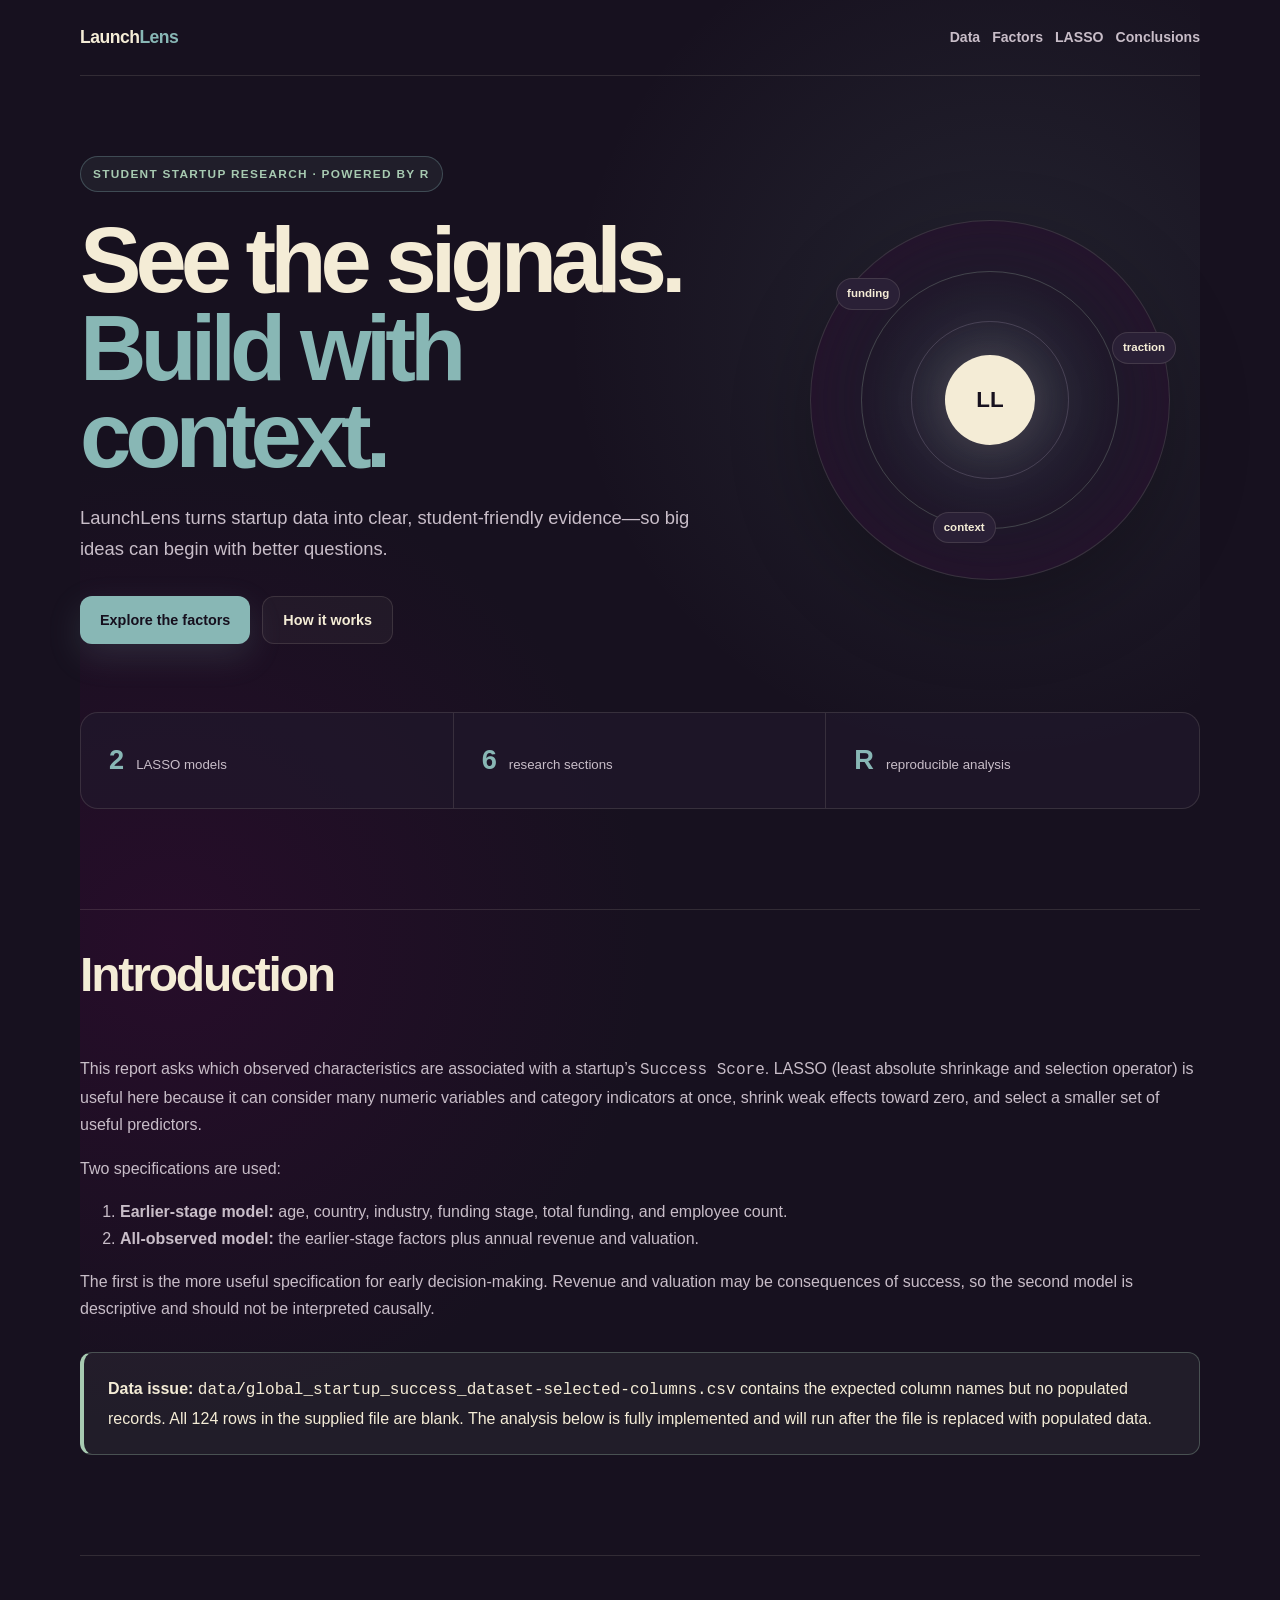
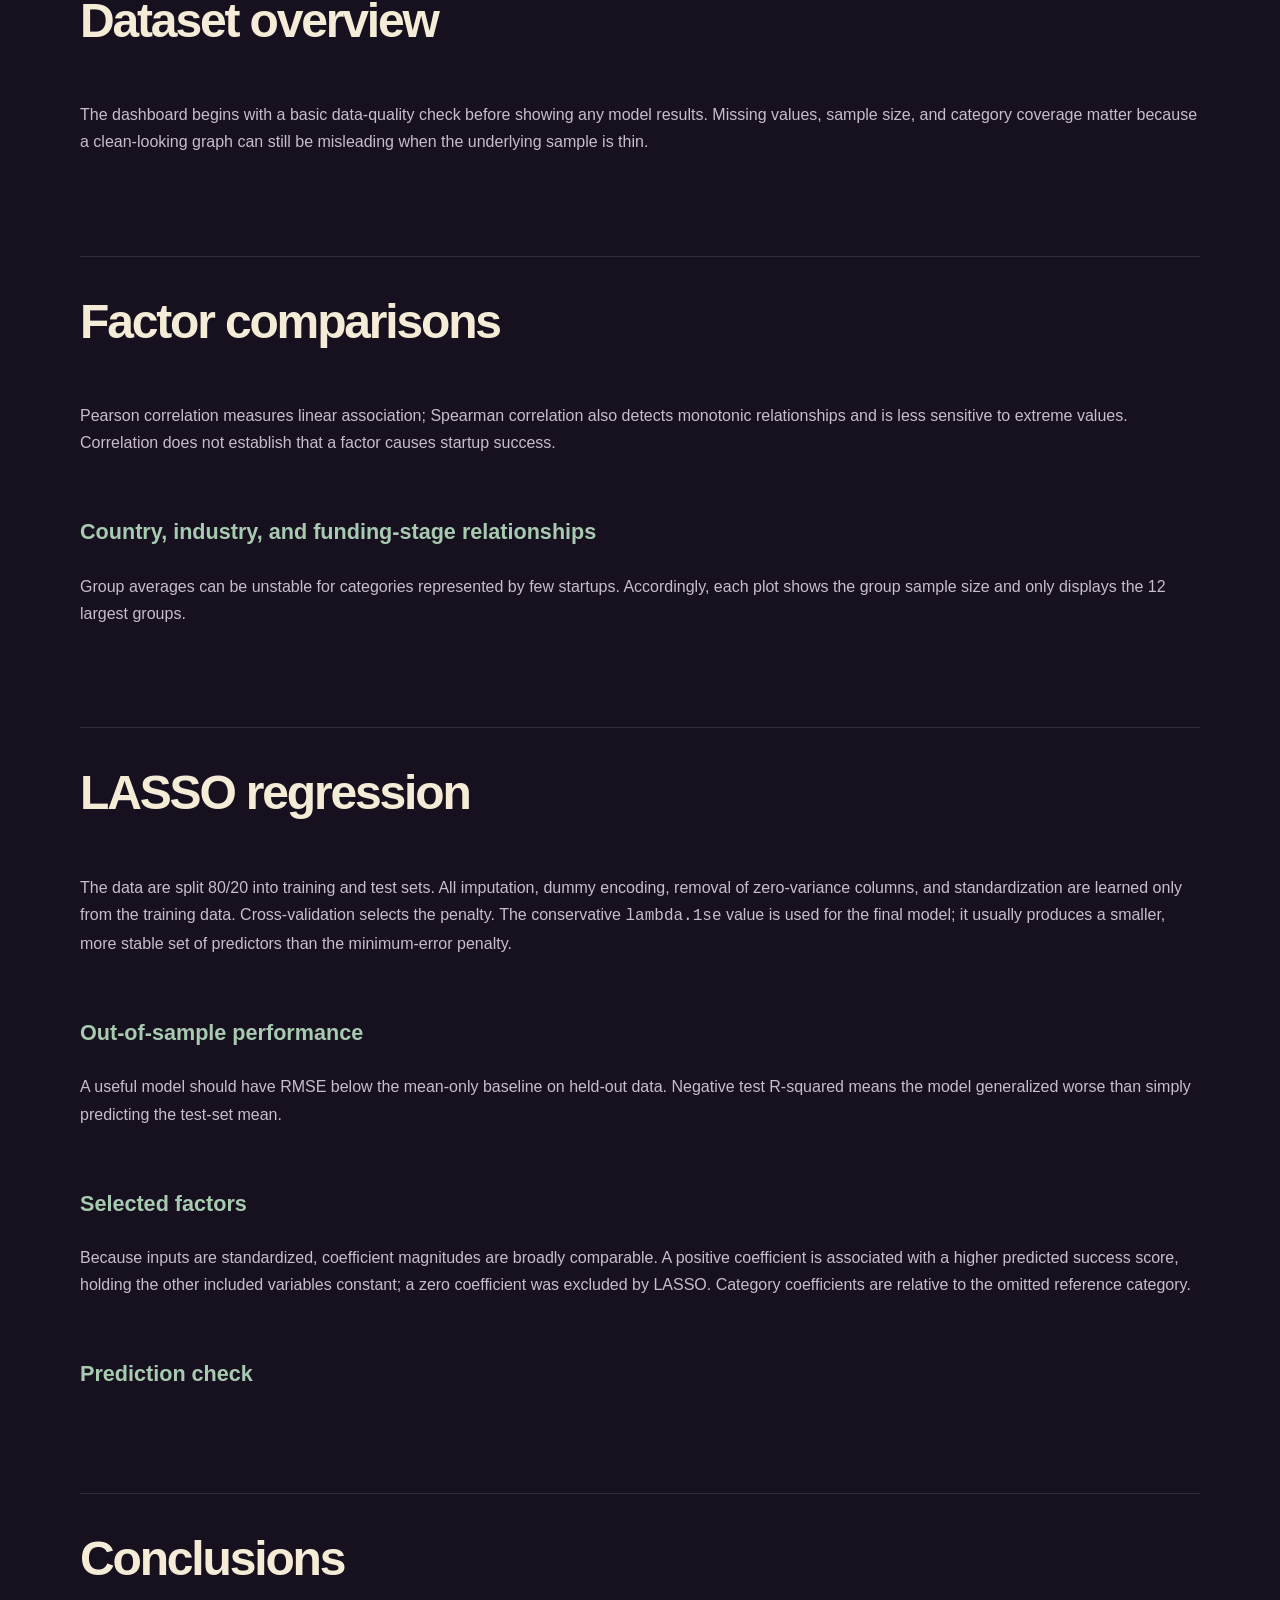
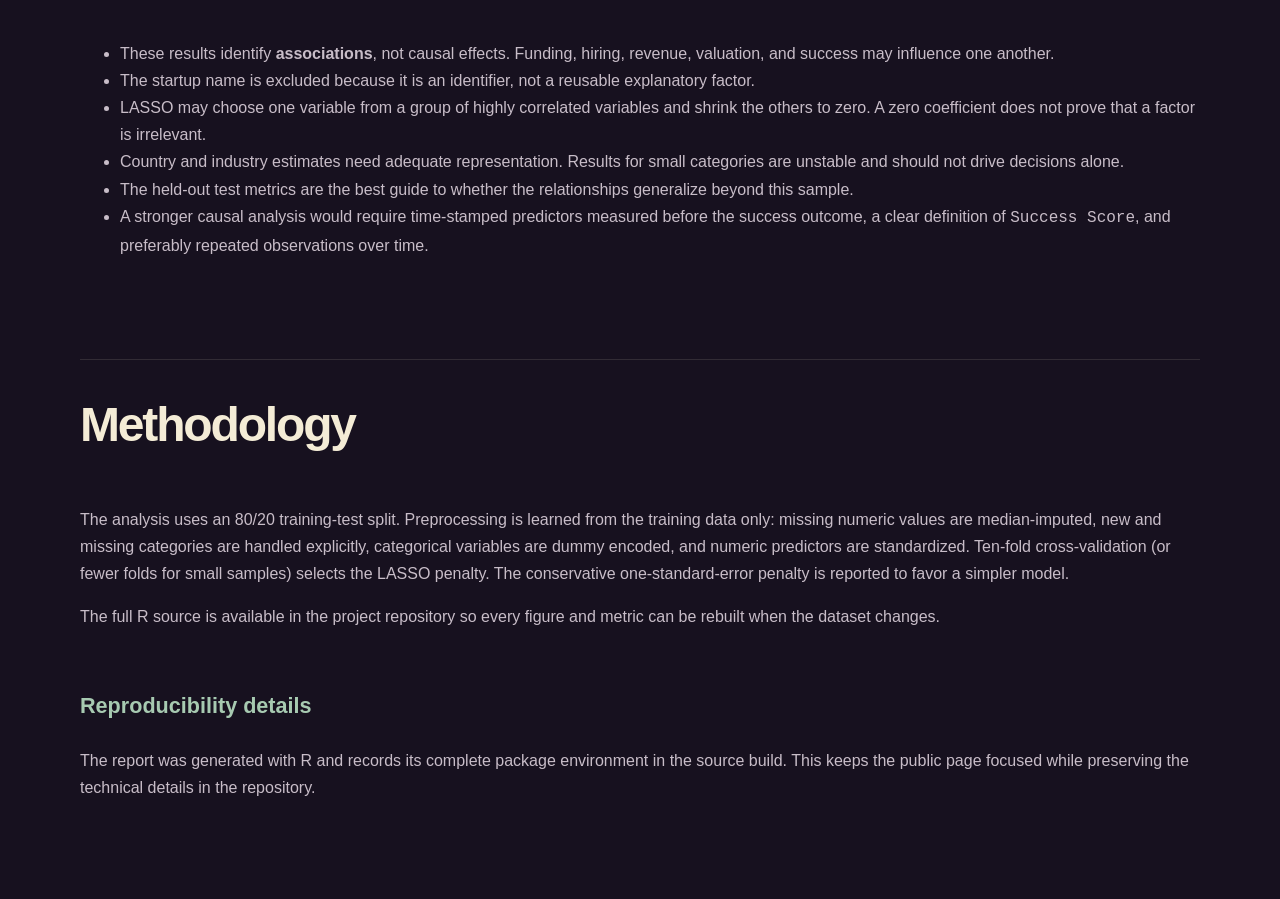
==== commit befe0648: "Design LaunchLens student startup website" ====
--- a/docs/index.html
+++ b/docs/index.html
@@ -8,12 +8,13 @@
 <meta name="generator" content="pandoc" />
 <meta http-equiv="X-UA-Compatible" content="IE=EDGE" />
 
-
-<meta name="author" content="Reproducible analysis" />
+<meta name="viewport" content="width=device-width, initial-scale=1" />
+
+<meta name="author" content />
 
 <meta name="date" content="2026-07-27" />
 
-<title>Factors Associated with Startup Success</title>
+<title>LaunchLens</title>
 
 <script>// Pandoc 2.9 adds attributes on both header and div. We remove the former (to
 // be compatible with the behavior of Pandoc < 2.8).
@@ -28,1350 +29,6 @@
   }
 });
 </script>
-<script>/*! jQuery v3.6.0 | (c) OpenJS Foundation and other contributors | jquery.org/license */
-!function(e,t){"use strict";"object"==typeof module&&"object"==typeof module.exports?module.exports=e.document?t(e,!0):function(e){if(!e.document)throw new Error("jQuery requires a window with a document");return t(e)}:t(e)}("undefined"!=typeof window?window:this,function(C,e){"use strict";var t=[],r=Object.getPrototypeOf,s=t.slice,g=t.flat?function(e){return t.flat.call(e)}:function(e){return t.concat.apply([],e)},u=t.push,i=t.indexOf,n={},o=n.toString,v=n.hasOwnProperty,a=v.toString,l=a.call(Object),y={},m=function(e){return"function"==typeof e&&"number"!=typeof e.nodeType&&"function"!=typeof e.item},x=function(e){return null!=e&&e===e.window},E=C.document,c={type:!0,src:!0,nonce:!0,noModule:!0};function b(e,t,n){var r,i,o=(n=n||E).createElement("script");if(o.text=e,t)for(r in c)(i=t[r]||t.getAttribute&&t.getAttribute(r))&&o.setAttribute(r,i);n.head.appendChild(o).parentNode.removeChild(o)}function w(e){return null==e?e+"":"object"==typeof e||"function"==typeof e?n[o.call(e)]||"object":typeof e}var f="3.6.0",S=function(e,t){return new S.fn.init(e,t)};function p(e){var t=!!e&&"length"in e&&e.length,n=w(e);return!m(e)&&!x(e)&&("array"===n||0===t||"number"==typeof t&&0<t&&t-1 in e)}S.fn=S.prototype={jquery:f,constructor:S,length:0,toArray:function(){return s.call(this)},get:function(e){return null==e?s.call(this):e<0?this[e+this.length]:this[e]},pushStack:function(e){var t=S.merge(this.constructor(),e);return t.prevObject=this,t},each:function(e){return S.each(this,e)},map:function(n){return this.pushStack(S.map(this,function(e,t){return n.call(e,t,e)}))},slice:function(){return this.pushStack(s.apply(this,arguments))},first:function(){return this.eq(0)},last:function(){return this.eq(-1)},even:function(){return this.pushStack(S.grep(this,function(e,t){return(t+1)%2}))},odd:function(){return this.pushStack(S.grep(this,function(e,t){return t%2}))},eq:function(e){var t=this.length,n=+e+(e<0?t:0);return this.pushStack(0<=n&&n<t?[this[n]]:[])},end:function(){return this.prevObject||this.constructor()},push:u,sort:t.sort,splice:t.splice},S.extend=S.fn.extend=function(){var e,t,n,r,i,o,a=arguments[0]||{},s=1,u=arguments.length,l=!1;for("boolean"==typeof a&&(l=a,a=arguments[s]||{},s++),"object"==typeof a||m(a)||(a={}),s===u&&(a=this,s--);s<u;s++)if(null!=(e=arguments[s]))for(t in e)r=e[t],"__proto__"!==t&&a!==r&&(l&&r&&(S.isPlainObject(r)||(i=Array.isArray(r)))?(n=a[t],o=i&&!Array.isArray(n)?[]:i||S.isPlainObject(n)?n:{},i=!1,a[t]=S.extend(l,o,r)):void 0!==r&&(a[t]=r));return a},S.extend({expando:"jQuery"+(f+Math.random()).replace(/\D/g,""),isReady:!0,error:function(e){throw new Error(e)},noop:function(){},isPlainObject:function(e){var t,n;return!(!e||"[object Object]"!==o.call(e))&&(!(t=r(e))||"function"==typeof(n=v.call(t,"constructor")&&t.constructor)&&a.call(n)===l)},isEmptyObject:function(e){var t;for(t in e)return!1;return!0},globalEval:function(e,t,n){b(e,{nonce:t&&t.nonce},n)},each:function(e,t){var n,r=0;if(p(e)){for(n=e.length;r<n;r++)if(!1===t.call(e[r],r,e[r]))break}else for(r in e)if(!1===t.call(e[r],r,e[r]))break;return e},makeArray:function(e,t){var n=t||[];return null!=e&&(p(Object(e))?S.merge(n,"string"==typeof e?[e]:e):u.call(n,e)),n},inArray:function(e,t,n){return null==t?-1:i.call(t,e,n)},merge:function(e,t){for(var n=+t.length,r=0,i=e.length;r<n;r++)e[i++]=t[r];return e.length=i,e},grep:function(e,t,n){for(var r=[],i=0,o=e.length,a=!n;i<o;i++)!t(e[i],i)!==a&&r.push(e[i]);return r},map:function(e,t,n){var r,i,o=0,a=[];if(p(e))for(r=e.length;o<r;o++)null!=(i=t(e[o],o,n))&&a.push(i);else for(o in e)null!=(i=t(e[o],o,n))&&a.push(i);return g(a)},guid:1,support:y}),"function"==typeof Symbol&&(S.fn[Symbol.iterator]=t[Symbol.iterator]),S.each("Boolean Number String Function Array Date RegExp Object Error Symbol".split(" "),function(e,t){n["[object "+t+"]"]=t.toLowerCase()});var d=function(n){var e,d,b,o,i,h,f,g,w,u,l,T,C,a,E,v,s,c,y,S="sizzle"+1*new Date,p=n.document,k=0,r=0,m=ue(),x=ue(),A=ue(),N=ue(),j=function(e,t){return e===t&&(l=!0),0},D={}.hasOwnProperty,t=[],q=t.pop,L=t.push,H=t.push,O=t.slice,P=function(e,t){for(var n=0,r=e.length;n<r;n++)if(e[n]===t)return n;return-1},R="checked|selected|async|autofocus|autoplay|controls|defer|disabled|hidden|ismap|loop|multiple|open|readonly|required|scoped",M="[\\x20\\t\\r\\n\\f]",I="(?:\\\\[\\da-fA-F]{1,6}"+M+"?|\\\\[^\\r\\n\\f]|[\\w-]|[^\0-\\x7f])+",W="\\["+M+"*("+I+")(?:"+M+"*([*^$|!~]?=)"+M+"*(?:'((?:\\\\.|[^\\\\'])*)'|\"((?:\\\\.|[^\\\\\"])*)\"|("+I+"))|)"+M+"*\\]",F=":("+I+")(?:\\((('((?:\\\\.|[^\\\\'])*)'|\"((?:\\\\.|[^\\\\\"])*)\")|((?:\\\\.|[^\\\\()[\\]]|"+W+")*)|.*)\\)|)",B=new RegExp(M+"+","g"),$=new RegExp("^"+M+"+|((?:^|[^\\\\])(?:\\\\.)*)"+M+"+$","g"),_=new RegExp("^"+M+"*,"+M+"*"),z=new RegExp("^"+M+"*([>+~]|"+M+")"+M+"*"),U=new RegExp(M+"|>"),X=new RegExp(F),V=new RegExp("^"+I+"$"),G={ID:new RegExp("^#("+I+")"),CLASS:new RegExp("^\\.("+I+")"),TAG:new RegExp("^("+I+"|[*])"),ATTR:new RegExp("^"+W),PSEUDO:new RegExp("^"+F),CHILD:new RegExp("^:(only|first|last|nth|nth-last)-(child|of-type)(?:\\("+M+"*(even|odd|(([+-]|)(\\d*)n|)"+M+"*(?:([+-]|)"+M+"*(\\d+)|))"+M+"*\\)|)","i"),bool:new RegExp("^(?:"+R+")$","i"),needsContext:new RegExp("^"+M+"*[>+~]|:(even|odd|eq|gt|lt|nth|first|last)(?:\\("+M+"*((?:-\\d)?\\d*)"+M+"*\\)|)(?=[^-]|$)","i")},Y=/HTML$/i,Q=/^(?:input|select|textarea|button)$/i,J=/^h\d$/i,K=/^[^{]+\{\s*\[native \w/,Z=/^(?:#([\w-]+)|(\w+)|\.([\w-]+))$/,ee=/[+~]/,te=new RegExp("\\\\[\\da-fA-F]{1,6}"+M+"?|\\\\([^\\r\\n\\f])","g"),ne=function(e,t){var n="0x"+e.slice(1)-65536;return t||(n<0?String.fromCharCode(n+65536):String.fromCharCode(n>>10|55296,1023&n|56320))},re=/([\0-\x1f\x7f]|^-?\d)|^-$|[^\0-\x1f\x7f-\uFFFF\w-]/g,ie=function(e,t){return t?"\0"===e?"\ufffd":e.slice(0,-1)+"\\"+e.charCodeAt(e.length-1).toString(16)+" ":"\\"+e},oe=function(){T()},ae=be(function(e){return!0===e.disabled&&"fieldset"===e.nodeName.toLowerCase()},{dir:"parentNode",next:"legend"});try{H.apply(t=O.call(p.childNodes),p.childNodes),t[p.childNodes.length].nodeType}catch(e){H={apply:t.length?function(e,t){L.apply(e,O.call(t))}:function(e,t){var n=e.length,r=0;while(e[n++]=t[r++]);e.length=n-1}}}function se(t,e,n,r){var i,o,a,s,u,l,c,f=e&&e.ownerDocument,p=e?e.nodeType:9;if(n=n||[],"string"!=typeof t||!t||1!==p&&9!==p&&11!==p)return n;if(!r&&(T(e),e=e||C,E)){if(11!==p&&(u=Z.exec(t)))if(i=u[1]){if(9===p){if(!(a=e.getElementById(i)))return n;if(a.id===i)return n.push(a),n}else if(f&&(a=f.getElementById(i))&&y(e,a)&&a.id===i)return n.push(a),n}else{if(u[2])return H.apply(n,e.getElementsByTagName(t)),n;if((i=u[3])&&d.getElementsByClassName&&e.getElementsByClassName)return H.apply(n,e.getElementsByClassName(i)),n}if(d.qsa&&!N[t+" "]&&(!v||!v.test(t))&&(1!==p||"object"!==e.nodeName.toLowerCase())){if(c=t,f=e,1===p&&(U.test(t)||z.test(t))){(f=ee.test(t)&&ye(e.parentNode)||e)===e&&d.scope||((s=e.getAttribute("id"))?s=s.replace(re,ie):e.setAttribute("id",s=S)),o=(l=h(t)).length;while(o--)l[o]=(s?"#"+s:":scope")+" "+xe(l[o]);c=l.join(",")}try{return H.apply(n,f.querySelectorAll(c)),n}catch(e){N(t,!0)}finally{s===S&&e.removeAttribute("id")}}}return g(t.replace($,"$1"),e,n,r)}function ue(){var r=[];return function e(t,n){return r.push(t+" ")>b.cacheLength&&delete e[r.shift()],e[t+" "]=n}}function le(e){return e[S]=!0,e}function ce(e){var t=C.createElement("fieldset");try{return!!e(t)}catch(e){return!1}finally{t.parentNode&&t.parentNode.removeChild(t),t=null}}function fe(e,t){var n=e.split("|"),r=n.length;while(r--)b.attrHandle[n[r]]=t}function pe(e,t){var n=t&&e,r=n&&1===e.nodeType&&1===t.nodeType&&e.sourceIndex-t.sourceIndex;if(r)return r;if(n)while(n=n.nextSibling)if(n===t)return-1;return e?1:-1}function de(t){return function(e){return"input"===e.nodeName.toLowerCase()&&e.type===t}}function he(n){return function(e){var t=e.nodeName.toLowerCase();return("input"===t||"button"===t)&&e.type===n}}function ge(t){return function(e){return"form"in e?e.parentNode&&!1===e.disabled?"label"in e?"label"in e.parentNode?e.parentNode.disabled===t:e.disabled===t:e.isDisabled===t||e.isDisabled!==!t&&ae(e)===t:e.disabled===t:"label"in e&&e.disabled===t}}function ve(a){return le(function(o){return o=+o,le(function(e,t){var n,r=a([],e.length,o),i=r.length;while(i--)e[n=r[i]]&&(e[n]=!(t[n]=e[n]))})})}function ye(e){return e&&"undefined"!=typeof e.getElementsByTagName&&e}for(e in d=se.support={},i=se.isXML=function(e){var t=e&&e.namespaceURI,n=e&&(e.ownerDocument||e).documentElement;return!Y.test(t||n&&n.nodeName||"HTML")},T=se.setDocument=function(e){var t,n,r=e?e.ownerDocument||e:p;return r!=C&&9===r.nodeType&&r.documentElement&&(a=(C=r).documentElement,E=!i(C),p!=C&&(n=C.defaultView)&&n.top!==n&&(n.addEventListener?n.addEventListener("unload",oe,!1):n.attachEvent&&n.attachEvent("onunload",oe)),d.scope=ce(function(e){return a.appendChild(e).appendChild(C.createElement("div")),"undefined"!=typeof e.querySelectorAll&&!e.querySelectorAll(":scope fieldset div").length}),d.attributes=ce(function(e){return e.className="i",!e.getAttribute("className")}),d.getElementsByTagName=ce(function(e){return e.appendChild(C.createComment("")),!e.getElementsByTagName("*").length}),d.getElementsByClassName=K.test(C.getElementsByClassName),d.getById=ce(function(e){return a.appendChild(e).id=S,!C.getElementsByName||!C.getElementsByName(S).length}),d.getById?(b.filter.ID=function(e){var t=e.replace(te,ne);return function(e){return e.getAttribute("id")===t}},b.find.ID=function(e,t){if("undefined"!=typeof t.getElementById&&E){var n=t.getElementById(e);return n?[n]:[]}}):(b.filter.ID=function(e){var n=e.replace(te,ne);return function(e){var t="undefined"!=typeof e.getAttributeNode&&e.getAttributeNode("id");return t&&t.value===n}},b.find.ID=function(e,t){if("undefined"!=typeof t.getElementById&&E){var n,r,i,o=t.getElementById(e);if(o){if((n=o.getAttributeNode("id"))&&n.value===e)return[o];i=t.getElementsByName(e),r=0;while(o=i[r++])if((n=o.getAttributeNode("id"))&&n.value===e)return[o]}return[]}}),b.find.TAG=d.getElementsByTagName?function(e,t){return"undefined"!=typeof t.getElementsByTagName?t.getElementsByTagName(e):d.qsa?t.querySelectorAll(e):void 0}:function(e,t){var n,r=[],i=0,o=t.getElementsByTagName(e);if("*"===e){while(n=o[i++])1===n.nodeType&&r.push(n);return r}return o},b.find.CLASS=d.getElementsByClassName&&function(e,t){if("undefined"!=typeof t.getElementsByClassName&&E)return t.getElementsByClassName(e)},s=[],v=[],(d.qsa=K.test(C.querySelectorAll))&&(ce(function(e){var t;a.appendChild(e).innerHTML="<a id='"+S+"'></a><select id='"+S+"-\r\\' msallowcapture=''><option selected=''></option></select>",e.querySelectorAll("[msallowcapture^='']").length&&v.push("[*^$]="+M+"*(?:''|\"\")"),e.querySelectorAll("[selected]").length||v.push("\\["+M+"*(?:value|"+R+")"),e.querySelectorAll("[id~="+S+"-]").length||v.push("~="),(t=C.createElement("input")).setAttribute("name",""),e.appendChild(t),e.querySelectorAll("[name='']").length||v.push("\\["+M+"*name"+M+"*="+M+"*(?:''|\"\")"),e.querySelectorAll(":checked").length||v.push(":checked"),e.querySelectorAll("a#"+S+"+*").length||v.push(".#.+[+~]"),e.querySelectorAll("\\\f"),v.push("[\\r\\n\\f]")}),ce(function(e){e.innerHTML="<a href='' disabled='disabled'></a><select disabled='disabled'><option/></select>";var t=C.createElement("input");t.setAttribute("type","hidden"),e.appendChild(t).setAttribute("name","D"),e.querySelectorAll("[name=d]").length&&v.push("name"+M+"*[*^$|!~]?="),2!==e.querySelectorAll(":enabled").length&&v.push(":enabled",":disabled"),a.appendChild(e).disabled=!0,2!==e.querySelectorAll(":disabled").length&&v.push(":enabled",":disabled"),e.querySelectorAll("*,:x"),v.push(",.*:")})),(d.matchesSelector=K.test(c=a.matches||a.webkitMatchesSelector||a.mozMatchesSelector||a.oMatchesSelector||a.msMatchesSelector))&&ce(function(e){d.disconnectedMatch=c.call(e,"*"),c.call(e,"[s!='']:x"),s.push("!=",F)}),v=v.length&&new RegExp(v.join("|")),s=s.length&&new RegExp(s.join("|")),t=K.test(a.compareDocumentPosition),y=t||K.test(a.contains)?function(e,t){var n=9===e.nodeType?e.documentElement:e,r=t&&t.parentNode;return e===r||!(!r||1!==r.nodeType||!(n.contains?n.contains(r):e.compareDocumentPosition&&16&e.compareDocumentPosition(r)))}:function(e,t){if(t)while(t=t.parentNode)if(t===e)return!0;return!1},j=t?function(e,t){if(e===t)return l=!0,0;var n=!e.compareDocumentPosition-!t.compareDocumentPosition;return n||(1&(n=(e.ownerDocument||e)==(t.ownerDocument||t)?e.compareDocumentPosition(t):1)||!d.sortDetached&&t.compareDocumentPosition(e)===n?e==C||e.ownerDocument==p&&y(p,e)?-1:t==C||t.ownerDocument==p&&y(p,t)?1:u?P(u,e)-P(u,t):0:4&n?-1:1)}:function(e,t){if(e===t)return l=!0,0;var n,r=0,i=e.parentNode,o=t.parentNode,a=[e],s=[t];if(!i||!o)return e==C?-1:t==C?1:i?-1:o?1:u?P(u,e)-P(u,t):0;if(i===o)return pe(e,t);n=e;while(n=n.parentNode)a.unshift(n);n=t;while(n=n.parentNode)s.unshift(n);while(a[r]===s[r])r++;return r?pe(a[r],s[r]):a[r]==p?-1:s[r]==p?1:0}),C},se.matches=function(e,t){return se(e,null,null,t)},se.matchesSelector=function(e,t){if(T(e),d.matchesSelector&&E&&!N[t+" "]&&(!s||!s.test(t))&&(!v||!v.test(t)))try{var n=c.call(e,t);if(n||d.disconnectedMatch||e.document&&11!==e.document.nodeType)return n}catch(e){N(t,!0)}return 0<se(t,C,null,[e]).length},se.contains=function(e,t){return(e.ownerDocument||e)!=C&&T(e),y(e,t)},se.attr=function(e,t){(e.ownerDocument||e)!=C&&T(e);var n=b.attrHandle[t.toLowerCase()],r=n&&D.call(b.attrHandle,t.toLowerCase())?n(e,t,!E):void 0;return void 0!==r?r:d.attributes||!E?e.getAttribute(t):(r=e.getAttributeNode(t))&&r.specified?r.value:null},se.escape=function(e){return(e+"").replace(re,ie)},se.error=function(e){throw new Error("Syntax error, unrecognized expression: "+e)},se.uniqueSort=function(e){var t,n=[],r=0,i=0;if(l=!d.detectDuplicates,u=!d.sortStable&&e.slice(0),e.sort(j),l){while(t=e[i++])t===e[i]&&(r=n.push(i));while(r--)e.splice(n[r],1)}return u=null,e},o=se.getText=function(e){var t,n="",r=0,i=e.nodeType;if(i){if(1===i||9===i||11===i){if("string"==typeof e.textContent)return e.textContent;for(e=e.firstChild;e;e=e.nextSibling)n+=o(e)}else if(3===i||4===i)return e.nodeValue}else while(t=e[r++])n+=o(t);return n},(b=se.selectors={cacheLength:50,createPseudo:le,match:G,attrHandle:{},find:{},relative:{">":{dir:"parentNode",first:!0}," ":{dir:"parentNode"},"+":{dir:"previousSibling",first:!0},"~":{dir:"previousSibling"}},preFilter:{ATTR:function(e){return e[1]=e[1].replace(te,ne),e[3]=(e[3]||e[4]||e[5]||"").replace(te,ne),"~="===e[2]&&(e[3]=" "+e[3]+" "),e.slice(0,4)},CHILD:function(e){return e[1]=e[1].toLowerCase(),"nth"===e[1].slice(0,3)?(e[3]||se.error(e[0]),e[4]=+(e[4]?e[5]+(e[6]||1):2*("even"===e[3]||"odd"===e[3])),e[5]=+(e[7]+e[8]||"odd"===e[3])):e[3]&&se.error(e[0]),e},PSEUDO:function(e){var t,n=!e[6]&&e[2];return G.CHILD.test(e[0])?null:(e[3]?e[2]=e[4]||e[5]||"":n&&X.test(n)&&(t=h(n,!0))&&(t=n.indexOf(")",n.length-t)-n.length)&&(e[0]=e[0].slice(0,t),e[2]=n.slice(0,t)),e.slice(0,3))}},filter:{TAG:function(e){var t=e.replace(te,ne).toLowerCase();return"*"===e?function(){return!0}:function(e){return e.nodeName&&e.nodeName.toLowerCase()===t}},CLASS:function(e){var t=m[e+" "];return t||(t=new RegExp("(^|"+M+")"+e+"("+M+"|$)"))&&m(e,function(e){return t.test("string"==typeof e.className&&e.className||"undefined"!=typeof e.getAttribute&&e.getAttribute("class")||"")})},ATTR:function(n,r,i){return function(e){var t=se.attr(e,n);return null==t?"!="===r:!r||(t+="","="===r?t===i:"!="===r?t!==i:"^="===r?i&&0===t.indexOf(i):"*="===r?i&&-1<t.indexOf(i):"$="===r?i&&t.slice(-i.length)===i:"~="===r?-1<(" "+t.replace(B," ")+" ").indexOf(i):"|="===r&&(t===i||t.slice(0,i.length+1)===i+"-"))}},CHILD:function(h,e,t,g,v){var y="nth"!==h.slice(0,3),m="last"!==h.slice(-4),x="of-type"===e;return 1===g&&0===v?function(e){return!!e.parentNode}:function(e,t,n){var r,i,o,a,s,u,l=y!==m?"nextSibling":"previousSibling",c=e.parentNode,f=x&&e.nodeName.toLowerCase(),p=!n&&!x,d=!1;if(c){if(y){while(l){a=e;while(a=a[l])if(x?a.nodeName.toLowerCase()===f:1===a.nodeType)return!1;u=l="only"===h&&!u&&"nextSibling"}return!0}if(u=[m?c.firstChild:c.lastChild],m&&p){d=(s=(r=(i=(o=(a=c)[S]||(a[S]={}))[a.uniqueID]||(o[a.uniqueID]={}))[h]||[])[0]===k&&r[1])&&r[2],a=s&&c.childNodes[s];while(a=++s&&a&&a[l]||(d=s=0)||u.pop())if(1===a.nodeType&&++d&&a===e){i[h]=[k,s,d];break}}else if(p&&(d=s=(r=(i=(o=(a=e)[S]||(a[S]={}))[a.uniqueID]||(o[a.uniqueID]={}))[h]||[])[0]===k&&r[1]),!1===d)while(a=++s&&a&&a[l]||(d=s=0)||u.pop())if((x?a.nodeName.toLowerCase()===f:1===a.nodeType)&&++d&&(p&&((i=(o=a[S]||(a[S]={}))[a.uniqueID]||(o[a.uniqueID]={}))[h]=[k,d]),a===e))break;return(d-=v)===g||d%g==0&&0<=d/g}}},PSEUDO:function(e,o){var t,a=b.pseudos[e]||b.setFilters[e.toLowerCase()]||se.error("unsupported pseudo: "+e);return a[S]?a(o):1<a.length?(t=[e,e,"",o],b.setFilters.hasOwnProperty(e.toLowerCase())?le(function(e,t){var n,r=a(e,o),i=r.length;while(i--)e[n=P(e,r[i])]=!(t[n]=r[i])}):function(e){return a(e,0,t)}):a}},pseudos:{not:le(function(e){var r=[],i=[],s=f(e.replace($,"$1"));return s[S]?le(function(e,t,n,r){var i,o=s(e,null,r,[]),a=e.length;while(a--)(i=o[a])&&(e[a]=!(t[a]=i))}):function(e,t,n){return r[0]=e,s(r,null,n,i),r[0]=null,!i.pop()}}),has:le(function(t){return function(e){return 0<se(t,e).length}}),contains:le(function(t){return t=t.replace(te,ne),function(e){return-1<(e.textContent||o(e)).indexOf(t)}}),lang:le(function(n){return V.test(n||"")||se.error("unsupported lang: "+n),n=n.replace(te,ne).toLowerCase(),function(e){var t;do{if(t=E?e.lang:e.getAttribute("xml:lang")||e.getAttribute("lang"))return(t=t.toLowerCase())===n||0===t.indexOf(n+"-")}while((e=e.parentNode)&&1===e.nodeType);return!1}}),target:function(e){var t=n.location&&n.location.hash;return t&&t.slice(1)===e.id},root:function(e){return e===a},focus:function(e){return e===C.activeElement&&(!C.hasFocus||C.hasFocus())&&!!(e.type||e.href||~e.tabIndex)},enabled:ge(!1),disabled:ge(!0),checked:function(e){var t=e.nodeName.toLowerCase();return"input"===t&&!!e.checked||"option"===t&&!!e.selected},selected:function(e){return e.parentNode&&e.parentNode.selectedIndex,!0===e.selected},empty:function(e){for(e=e.firstChild;e;e=e.nextSibling)if(e.nodeType<6)return!1;return!0},parent:function(e){return!b.pseudos.empty(e)},header:function(e){return J.test(e.nodeName)},input:function(e){return Q.test(e.nodeName)},button:function(e){var t=e.nodeName.toLowerCase();return"input"===t&&"button"===e.type||"button"===t},text:function(e){var t;return"input"===e.nodeName.toLowerCase()&&"text"===e.type&&(null==(t=e.getAttribute("type"))||"text"===t.toLowerCase())},first:ve(function(){return[0]}),last:ve(function(e,t){return[t-1]}),eq:ve(function(e,t,n){return[n<0?n+t:n]}),even:ve(function(e,t){for(var n=0;n<t;n+=2)e.push(n);return e}),odd:ve(function(e,t){for(var n=1;n<t;n+=2)e.push(n);return e}),lt:ve(function(e,t,n){for(var r=n<0?n+t:t<n?t:n;0<=--r;)e.push(r);return e}),gt:ve(function(e,t,n){for(var r=n<0?n+t:n;++r<t;)e.push(r);return e})}}).pseudos.nth=b.pseudos.eq,{radio:!0,checkbox:!0,file:!0,password:!0,image:!0})b.pseudos[e]=de(e);for(e in{submit:!0,reset:!0})b.pseudos[e]=he(e);function me(){}function xe(e){for(var t=0,n=e.length,r="";t<n;t++)r+=e[t].value;return r}function be(s,e,t){var u=e.dir,l=e.next,c=l||u,f=t&&"parentNode"===c,p=r++;return e.first?function(e,t,n){while(e=e[u])if(1===e.nodeType||f)return s(e,t,n);return!1}:function(e,t,n){var r,i,o,a=[k,p];if(n){while(e=e[u])if((1===e.nodeType||f)&&s(e,t,n))return!0}else while(e=e[u])if(1===e.nodeType||f)if(i=(o=e[S]||(e[S]={}))[e.uniqueID]||(o[e.uniqueID]={}),l&&l===e.nodeName.toLowerCase())e=e[u]||e;else{if((r=i[c])&&r[0]===k&&r[1]===p)return a[2]=r[2];if((i[c]=a)[2]=s(e,t,n))return!0}return!1}}function we(i){return 1<i.length?function(e,t,n){var r=i.length;while(r--)if(!i[r](e,t,n))return!1;return!0}:i[0]}function Te(e,t,n,r,i){for(var o,a=[],s=0,u=e.length,l=null!=t;s<u;s++)(o=e[s])&&(n&&!n(o,r,i)||(a.push(o),l&&t.push(s)));return a}function Ce(d,h,g,v,y,e){return v&&!v[S]&&(v=Ce(v)),y&&!y[S]&&(y=Ce(y,e)),le(function(e,t,n,r){var i,o,a,s=[],u=[],l=t.length,c=e||function(e,t,n){for(var r=0,i=t.length;r<i;r++)se(e,t[r],n);return n}(h||"*",n.nodeType?[n]:n,[]),f=!d||!e&&h?c:Te(c,s,d,n,r),p=g?y||(e?d:l||v)?[]:t:f;if(g&&g(f,p,n,r),v){i=Te(p,u),v(i,[],n,r),o=i.length;while(o--)(a=i[o])&&(p[u[o]]=!(f[u[o]]=a))}if(e){if(y||d){if(y){i=[],o=p.length;while(o--)(a=p[o])&&i.push(f[o]=a);y(null,p=[],i,r)}o=p.length;while(o--)(a=p[o])&&-1<(i=y?P(e,a):s[o])&&(e[i]=!(t[i]=a))}}else p=Te(p===t?p.splice(l,p.length):p),y?y(null,t,p,r):H.apply(t,p)})}function Ee(e){for(var i,t,n,r=e.length,o=b.relative[e[0].type],a=o||b.relative[" "],s=o?1:0,u=be(function(e){return e===i},a,!0),l=be(function(e){return-1<P(i,e)},a,!0),c=[function(e,t,n){var r=!o&&(n||t!==w)||((i=t).nodeType?u(e,t,n):l(e,t,n));return i=null,r}];s<r;s++)if(t=b.relative[e[s].type])c=[be(we(c),t)];else{if((t=b.filter[e[s].type].apply(null,e[s].matches))[S]){for(n=++s;n<r;n++)if(b.relative[e[n].type])break;return Ce(1<s&&we(c),1<s&&xe(e.slice(0,s-1).concat({value:" "===e[s-2].type?"*":""})).replace($,"$1"),t,s<n&&Ee(e.slice(s,n)),n<r&&Ee(e=e.slice(n)),n<r&&xe(e))}c.push(t)}return we(c)}return me.prototype=b.filters=b.pseudos,b.setFilters=new me,h=se.tokenize=function(e,t){var n,r,i,o,a,s,u,l=x[e+" "];if(l)return t?0:l.slice(0);a=e,s=[],u=b.preFilter;while(a){for(o in n&&!(r=_.exec(a))||(r&&(a=a.slice(r[0].length)||a),s.push(i=[])),n=!1,(r=z.exec(a))&&(n=r.shift(),i.push({value:n,type:r[0].replace($," ")}),a=a.slice(n.length)),b.filter)!(r=G[o].exec(a))||u[o]&&!(r=u[o](r))||(n=r.shift(),i.push({value:n,type:o,matches:r}),a=a.slice(n.length));if(!n)break}return t?a.length:a?se.error(e):x(e,s).slice(0)},f=se.compile=function(e,t){var n,v,y,m,x,r,i=[],o=[],a=A[e+" "];if(!a){t||(t=h(e)),n=t.length;while(n--)(a=Ee(t[n]))[S]?i.push(a):o.push(a);(a=A(e,(v=o,m=0<(y=i).length,x=0<v.length,r=function(e,t,n,r,i){var o,a,s,u=0,l="0",c=e&&[],f=[],p=w,d=e||x&&b.find.TAG("*",i),h=k+=null==p?1:Math.random()||.1,g=d.length;for(i&&(w=t==C||t||i);l!==g&&null!=(o=d[l]);l++){if(x&&o){a=0,t||o.ownerDocument==C||(T(o),n=!E);while(s=v[a++])if(s(o,t||C,n)){r.push(o);break}i&&(k=h)}m&&((o=!s&&o)&&u--,e&&c.push(o))}if(u+=l,m&&l!==u){a=0;while(s=y[a++])s(c,f,t,n);if(e){if(0<u)while(l--)c[l]||f[l]||(f[l]=q.call(r));f=Te(f)}H.apply(r,f),i&&!e&&0<f.length&&1<u+y.length&&se.uniqueSort(r)}return i&&(k=h,w=p),c},m?le(r):r))).selector=e}return a},g=se.select=function(e,t,n,r){var i,o,a,s,u,l="function"==typeof e&&e,c=!r&&h(e=l.selector||e);if(n=n||[],1===c.length){if(2<(o=c[0]=c[0].slice(0)).length&&"ID"===(a=o[0]).type&&9===t.nodeType&&E&&b.relative[o[1].type]){if(!(t=(b.find.ID(a.matches[0].replace(te,ne),t)||[])[0]))return n;l&&(t=t.parentNode),e=e.slice(o.shift().value.length)}i=G.needsContext.test(e)?0:o.length;while(i--){if(a=o[i],b.relative[s=a.type])break;if((u=b.find[s])&&(r=u(a.matches[0].replace(te,ne),ee.test(o[0].type)&&ye(t.parentNode)||t))){if(o.splice(i,1),!(e=r.length&&xe(o)))return H.apply(n,r),n;break}}}return(l||f(e,c))(r,t,!E,n,!t||ee.test(e)&&ye(t.parentNode)||t),n},d.sortStable=S.split("").sort(j).join("")===S,d.detectDuplicates=!!l,T(),d.sortDetached=ce(function(e){return 1&e.compareDocumentPosition(C.createElement("fieldset"))}),ce(function(e){return e.innerHTML="<a href='#'></a>","#"===e.firstChild.getAttribute("href")})||fe("type|href|height|width",function(e,t,n){if(!n)return e.getAttribute(t,"type"===t.toLowerCase()?1:2)}),d.attributes&&ce(function(e){return e.innerHTML="<input/>",e.firstChild.setAttribute("value",""),""===e.firstChild.getAttribute("value")})||fe("value",function(e,t,n){if(!n&&"input"===e.nodeName.toLowerCase())return e.defaultValue}),ce(function(e){return null==e.getAttribute("disabled")})||fe(R,function(e,t,n){var r;if(!n)return!0===e[t]?t.toLowerCase():(r=e.getAttributeNode(t))&&r.specified?r.value:null}),se}(C);S.find=d,S.expr=d.selectors,S.expr[":"]=S.expr.pseudos,S.uniqueSort=S.unique=d.uniqueSort,S.text=d.getText,S.isXMLDoc=d.isXML,S.contains=d.contains,S.escapeSelector=d.escape;var h=function(e,t,n){var r=[],i=void 0!==n;while((e=e[t])&&9!==e.nodeType)if(1===e.nodeType){if(i&&S(e).is(n))break;r.push(e)}return r},T=function(e,t){for(var n=[];e;e=e.nextSibling)1===e.nodeType&&e!==t&&n.push(e);return n},k=S.expr.match.needsContext;function A(e,t){return e.nodeName&&e.nodeName.toLowerCase()===t.toLowerCase()}var N=/^<([a-z][^\/\0>:\x20\t\r\n\f]*)[\x20\t\r\n\f]*\/?>(?:<\/\1>|)$/i;function j(e,n,r){return m(n)?S.grep(e,function(e,t){return!!n.call(e,t,e)!==r}):n.nodeType?S.grep(e,function(e){return e===n!==r}):"string"!=typeof n?S.grep(e,function(e){return-1<i.call(n,e)!==r}):S.filter(n,e,r)}S.filter=function(e,t,n){var r=t[0];return n&&(e=":not("+e+")"),1===t.length&&1===r.nodeType?S.find.matchesSelector(r,e)?[r]:[]:S.find.matches(e,S.grep(t,function(e){return 1===e.nodeType}))},S.fn.extend({find:function(e){var t,n,r=this.length,i=this;if("string"!=typeof e)return this.pushStack(S(e).filter(function(){for(t=0;t<r;t++)if(S.contains(i[t],this))return!0}));for(n=this.pushStack([]),t=0;t<r;t++)S.find(e,i[t],n);return 1<r?S.uniqueSort(n):n},filter:function(e){return this.pushStack(j(this,e||[],!1))},not:function(e){return this.pushStack(j(this,e||[],!0))},is:function(e){return!!j(this,"string"==typeof e&&k.test(e)?S(e):e||[],!1).length}});var D,q=/^(?:\s*(<[\w\W]+>)[^>]*|#([\w-]+))$/;(S.fn.init=function(e,t,n){var r,i;if(!e)return this;if(n=n||D,"string"==typeof e){if(!(r="<"===e[0]&&">"===e[e.length-1]&&3<=e.length?[null,e,null]:q.exec(e))||!r[1]&&t)return!t||t.jquery?(t||n).find(e):this.constructor(t).find(e);if(r[1]){if(t=t instanceof S?t[0]:t,S.merge(this,S.parseHTML(r[1],t&&t.nodeType?t.ownerDocument||t:E,!0)),N.test(r[1])&&S.isPlainObject(t))for(r in t)m(this[r])?this[r](t[r]):this.attr(r,t[r]);return this}return(i=E.getElementById(r[2]))&&(this[0]=i,this.length=1),this}return e.nodeType?(this[0]=e,this.length=1,this):m(e)?void 0!==n.ready?n.ready(e):e(S):S.makeArray(e,this)}).prototype=S.fn,D=S(E);var L=/^(?:parents|prev(?:Until|All))/,H={children:!0,contents:!0,next:!0,prev:!0};function O(e,t){while((e=e[t])&&1!==e.nodeType);return e}S.fn.extend({has:function(e){var t=S(e,this),n=t.length;return this.filter(function(){for(var e=0;e<n;e++)if(S.contains(this,t[e]))return!0})},closest:function(e,t){var n,r=0,i=this.length,o=[],a="string"!=typeof e&&S(e);if(!k.test(e))for(;r<i;r++)for(n=this[r];n&&n!==t;n=n.parentNode)if(n.nodeType<11&&(a?-1<a.index(n):1===n.nodeType&&S.find.matchesSelector(n,e))){o.push(n);break}return this.pushStack(1<o.length?S.uniqueSort(o):o)},index:function(e){return e?"string"==typeof e?i.call(S(e),this[0]):i.call(this,e.jquery?e[0]:e):this[0]&&this[0].parentNode?this.first().prevAll().length:-1},add:function(e,t){return this.pushStack(S.uniqueSort(S.merge(this.get(),S(e,t))))},addBack:function(e){return this.add(null==e?this.prevObject:this.prevObject.filter(e))}}),S.each({parent:function(e){var t=e.parentNode;return t&&11!==t.nodeType?t:null},parents:function(e){return h(e,"parentNode")},parentsUntil:function(e,t,n){return h(e,"parentNode",n)},next:function(e){return O(e,"nextSibling")},prev:function(e){return O(e,"previousSibling")},nextAll:function(e){return h(e,"nextSibling")},prevAll:function(e){return h(e,"previousSibling")},nextUntil:function(e,t,n){return h(e,"nextSibling",n)},prevUntil:function(e,t,n){return h(e,"previousSibling",n)},siblings:function(e){return T((e.parentNode||{}).firstChild,e)},children:function(e){return T(e.firstChild)},contents:function(e){return null!=e.contentDocument&&r(e.contentDocument)?e.contentDocument:(A(e,"template")&&(e=e.content||e),S.merge([],e.childNodes))}},function(r,i){S.fn[r]=function(e,t){var n=S.map(this,i,e);return"Until"!==r.slice(-5)&&(t=e),t&&"string"==typeof t&&(n=S.filter(t,n)),1<this.length&&(H[r]||S.uniqueSort(n),L.test(r)&&n.reverse()),this.pushStack(n)}});var P=/[^\x20\t\r\n\f]+/g;function R(e){return e}function M(e){throw e}function I(e,t,n,r){var i;try{e&&m(i=e.promise)?i.call(e).done(t).fail(n):e&&m(i=e.then)?i.call(e,t,n):t.apply(void 0,[e].slice(r))}catch(e){n.apply(void 0,[e])}}S.Callbacks=function(r){var e,n;r="string"==typeof r?(e=r,n={},S.each(e.match(P)||[],function(e,t){n[t]=!0}),n):S.extend({},r);var i,t,o,a,s=[],u=[],l=-1,c=function(){for(a=a||r.once,o=i=!0;u.length;l=-1){t=u.shift();while(++l<s.length)!1===s[l].apply(t[0],t[1])&&r.stopOnFalse&&(l=s.length,t=!1)}r.memory||(t=!1),i=!1,a&&(s=t?[]:"")},f={add:function(){return s&&(t&&!i&&(l=s.length-1,u.push(t)),function n(e){S.each(e,function(e,t){m(t)?r.unique&&f.has(t)||s.push(t):t&&t.length&&"string"!==w(t)&&n(t)})}(arguments),t&&!i&&c()),this},remove:function(){return S.each(arguments,function(e,t){var n;while(-1<(n=S.inArray(t,s,n)))s.splice(n,1),n<=l&&l--}),this},has:function(e){return e?-1<S.inArray(e,s):0<s.length},empty:function(){return s&&(s=[]),this},disable:function(){return a=u=[],s=t="",this},disabled:function(){return!s},lock:function(){return a=u=[],t||i||(s=t=""),this},locked:function(){return!!a},fireWith:function(e,t){return a||(t=[e,(t=t||[]).slice?t.slice():t],u.push(t),i||c()),this},fire:function(){return f.fireWith(this,arguments),this},fired:function(){return!!o}};return f},S.extend({Deferred:function(e){var o=[["notify","progress",S.Callbacks("memory"),S.Callbacks("memory"),2],["resolve","done",S.Callbacks("once memory"),S.Callbacks("once memory"),0,"resolved"],["reject","fail",S.Callbacks("once memory"),S.Callbacks("once memory"),1,"rejected"]],i="pending",a={state:function(){return i},always:function(){return s.done(arguments).fail(arguments),this},"catch":function(e){return a.then(null,e)},pipe:function(){var i=arguments;return S.Deferred(function(r){S.each(o,function(e,t){var n=m(i[t[4]])&&i[t[4]];s[t[1]](function(){var e=n&&n.apply(this,arguments);e&&m(e.promise)?e.promise().progress(r.notify).done(r.resolve).fail(r.reject):r[t[0]+"With"](this,n?[e]:arguments)})}),i=null}).promise()},then:function(t,n,r){var u=0;function l(i,o,a,s){return function(){var n=this,r=arguments,e=function(){var e,t;if(!(i<u)){if((e=a.apply(n,r))===o.promise())throw new TypeError("Thenable self-resolution");t=e&&("object"==typeof e||"function"==typeof e)&&e.then,m(t)?s?t.call(e,l(u,o,R,s),l(u,o,M,s)):(u++,t.call(e,l(u,o,R,s),l(u,o,M,s),l(u,o,R,o.notifyWith))):(a!==R&&(n=void 0,r=[e]),(s||o.resolveWith)(n,r))}},t=s?e:function(){try{e()}catch(e){S.Deferred.exceptionHook&&S.Deferred.exceptionHook(e,t.stackTrace),u<=i+1&&(a!==M&&(n=void 0,r=[e]),o.rejectWith(n,r))}};i?t():(S.Deferred.getStackHook&&(t.stackTrace=S.Deferred.getStackHook()),C.setTimeout(t))}}return S.Deferred(function(e){o[0][3].add(l(0,e,m(r)?r:R,e.notifyWith)),o[1][3].add(l(0,e,m(t)?t:R)),o[2][3].add(l(0,e,m(n)?n:M))}).promise()},promise:function(e){return null!=e?S.extend(e,a):a}},s={};return S.each(o,function(e,t){var n=t[2],r=t[5];a[t[1]]=n.add,r&&n.add(function(){i=r},o[3-e][2].disable,o[3-e][3].disable,o[0][2].lock,o[0][3].lock),n.add(t[3].fire),s[t[0]]=function(){return s[t[0]+"With"](this===s?void 0:this,arguments),this},s[t[0]+"With"]=n.fireWith}),a.promise(s),e&&e.call(s,s),s},when:function(e){var n=arguments.length,t=n,r=Array(t),i=s.call(arguments),o=S.Deferred(),a=function(t){return function(e){r[t]=this,i[t]=1<arguments.length?s.call(arguments):e,--n||o.resolveWith(r,i)}};if(n<=1&&(I(e,o.done(a(t)).resolve,o.reject,!n),"pending"===o.state()||m(i[t]&&i[t].then)))return o.then();while(t--)I(i[t],a(t),o.reject);return o.promise()}});var W=/^(Eval|Internal|Range|Reference|Syntax|Type|URI)Error$/;S.Deferred.exceptionHook=function(e,t){C.console&&C.console.warn&&e&&W.test(e.name)&&C.console.warn("jQuery.Deferred exception: "+e.message,e.stack,t)},S.readyException=function(e){C.setTimeout(function(){throw e})};var F=S.Deferred();function B(){E.removeEventListener("DOMContentLoaded",B),C.removeEventListener("load",B),S.ready()}S.fn.ready=function(e){return F.then(e)["catch"](function(e){S.readyException(e)}),this},S.extend({isReady:!1,readyWait:1,ready:function(e){(!0===e?--S.readyWait:S.isReady)||(S.isReady=!0)!==e&&0<--S.readyWait||F.resolveWith(E,[S])}}),S.ready.then=F.then,"complete"===E.readyState||"loading"!==E.readyState&&!E.documentElement.doScroll?C.setTimeout(S.ready):(E.addEventListener("DOMContentLoaded",B),C.addEventListener("load",B));var $=function(e,t,n,r,i,o,a){var s=0,u=e.length,l=null==n;if("object"===w(n))for(s in i=!0,n)$(e,t,s,n[s],!0,o,a);else if(void 0!==r&&(i=!0,m(r)||(a=!0),l&&(a?(t.call(e,r),t=null):(l=t,t=function(e,t,n){return l.call(S(e),n)})),t))for(;s<u;s++)t(e[s],n,a?r:r.call(e[s],s,t(e[s],n)));return i?e:l?t.call(e):u?t(e[0],n):o},_=/^-ms-/,z=/-([a-z])/g;function U(e,t){return t.toUpperCase()}function X(e){return e.replace(_,"ms-").replace(z,U)}var V=function(e){return 1===e.nodeType||9===e.nodeType||!+e.nodeType};function G(){this.expando=S.expando+G.uid++}G.uid=1,G.prototype={cache:function(e){var t=e[this.expando];return t||(t={},V(e)&&(e.nodeType?e[this.expando]=t:Object.defineProperty(e,this.expando,{value:t,configurable:!0}))),t},set:function(e,t,n){var r,i=this.cache(e);if("string"==typeof t)i[X(t)]=n;else for(r in t)i[X(r)]=t[r];return i},get:function(e,t){return void 0===t?this.cache(e):e[this.expando]&&e[this.expando][X(t)]},access:function(e,t,n){return void 0===t||t&&"string"==typeof t&&void 0===n?this.get(e,t):(this.set(e,t,n),void 0!==n?n:t)},remove:function(e,t){var n,r=e[this.expando];if(void 0!==r){if(void 0!==t){n=(t=Array.isArray(t)?t.map(X):(t=X(t))in r?[t]:t.match(P)||[]).length;while(n--)delete r[t[n]]}(void 0===t||S.isEmptyObject(r))&&(e.nodeType?e[this.expando]=void 0:delete e[this.expando])}},hasData:function(e){var t=e[this.expando];return void 0!==t&&!S.isEmptyObject(t)}};var Y=new G,Q=new G,J=/^(?:\{[\w\W]*\}|\[[\w\W]*\])$/,K=/[A-Z]/g;function Z(e,t,n){var r,i;if(void 0===n&&1===e.nodeType)if(r="data-"+t.replace(K,"-$&").toLowerCase(),"string"==typeof(n=e.getAttribute(r))){try{n="true"===(i=n)||"false"!==i&&("null"===i?null:i===+i+""?+i:J.test(i)?JSON.parse(i):i)}catch(e){}Q.set(e,t,n)}else n=void 0;return n}S.extend({hasData:function(e){return Q.hasData(e)||Y.hasData(e)},data:function(e,t,n){return Q.access(e,t,n)},removeData:function(e,t){Q.remove(e,t)},_data:function(e,t,n){return Y.access(e,t,n)},_removeData:function(e,t){Y.remove(e,t)}}),S.fn.extend({data:function(n,e){var t,r,i,o=this[0],a=o&&o.attributes;if(void 0===n){if(this.length&&(i=Q.get(o),1===o.nodeType&&!Y.get(o,"hasDataAttrs"))){t=a.length;while(t--)a[t]&&0===(r=a[t].name).indexOf("data-")&&(r=X(r.slice(5)),Z(o,r,i[r]));Y.set(o,"hasDataAttrs",!0)}return i}return"object"==typeof n?this.each(function(){Q.set(this,n)}):$(this,function(e){var t;if(o&&void 0===e)return void 0!==(t=Q.get(o,n))?t:void 0!==(t=Z(o,n))?t:void 0;this.each(function(){Q.set(this,n,e)})},null,e,1<arguments.length,null,!0)},removeData:function(e){return this.each(function(){Q.remove(this,e)})}}),S.extend({queue:function(e,t,n){var r;if(e)return t=(t||"fx")+"queue",r=Y.get(e,t),n&&(!r||Array.isArray(n)?r=Y.access(e,t,S.makeArray(n)):r.push(n)),r||[]},dequeue:function(e,t){t=t||"fx";var n=S.queue(e,t),r=n.length,i=n.shift(),o=S._queueHooks(e,t);"inprogress"===i&&(i=n.shift(),r--),i&&("fx"===t&&n.unshift("inprogress"),delete o.stop,i.call(e,function(){S.dequeue(e,t)},o)),!r&&o&&o.empty.fire()},_queueHooks:function(e,t){var n=t+"queueHooks";return Y.get(e,n)||Y.access(e,n,{empty:S.Callbacks("once memory").add(function(){Y.remove(e,[t+"queue",n])})})}}),S.fn.extend({queue:function(t,n){var e=2;return"string"!=typeof t&&(n=t,t="fx",e--),arguments.length<e?S.queue(this[0],t):void 0===n?this:this.each(function(){var e=S.queue(this,t,n);S._queueHooks(this,t),"fx"===t&&"inprogress"!==e[0]&&S.dequeue(this,t)})},dequeue:function(e){return this.each(function(){S.dequeue(this,e)})},clearQueue:function(e){return this.queue(e||"fx",[])},promise:function(e,t){var n,r=1,i=S.Deferred(),o=this,a=this.length,s=function(){--r||i.resolveWith(o,[o])};"string"!=typeof e&&(t=e,e=void 0),e=e||"fx";while(a--)(n=Y.get(o[a],e+"queueHooks"))&&n.empty&&(r++,n.empty.add(s));return s(),i.promise(t)}});var ee=/[+-]?(?:\d*\.|)\d+(?:[eE][+-]?\d+|)/.source,te=new RegExp("^(?:([+-])=|)("+ee+")([a-z%]*)$","i"),ne=["Top","Right","Bottom","Left"],re=E.documentElement,ie=function(e){return S.contains(e.ownerDocument,e)},oe={composed:!0};re.getRootNode&&(ie=function(e){return S.contains(e.ownerDocument,e)||e.getRootNode(oe)===e.ownerDocument});var ae=function(e,t){return"none"===(e=t||e).style.display||""===e.style.display&&ie(e)&&"none"===S.css(e,"display")};function se(e,t,n,r){var i,o,a=20,s=r?function(){return r.cur()}:function(){return S.css(e,t,"")},u=s(),l=n&&n[3]||(S.cssNumber[t]?"":"px"),c=e.nodeType&&(S.cssNumber[t]||"px"!==l&&+u)&&te.exec(S.css(e,t));if(c&&c[3]!==l){u/=2,l=l||c[3],c=+u||1;while(a--)S.style(e,t,c+l),(1-o)*(1-(o=s()/u||.5))<=0&&(a=0),c/=o;c*=2,S.style(e,t,c+l),n=n||[]}return n&&(c=+c||+u||0,i=n[1]?c+(n[1]+1)*n[2]:+n[2],r&&(r.unit=l,r.start=c,r.end=i)),i}var ue={};function le(e,t){for(var n,r,i,o,a,s,u,l=[],c=0,f=e.length;c<f;c++)(r=e[c]).style&&(n=r.style.display,t?("none"===n&&(l[c]=Y.get(r,"display")||null,l[c]||(r.style.display="")),""===r.style.display&&ae(r)&&(l[c]=(u=a=o=void 0,a=(i=r).ownerDocument,s=i.nodeName,(u=ue[s])||(o=a.body.appendChild(a.createElement(s)),u=S.css(o,"display"),o.parentNode.removeChild(o),"none"===u&&(u="block"),ue[s]=u)))):"none"!==n&&(l[c]="none",Y.set(r,"display",n)));for(c=0;c<f;c++)null!=l[c]&&(e[c].style.display=l[c]);return e}S.fn.extend({show:function(){return le(this,!0)},hide:function(){return le(this)},toggle:function(e){return"boolean"==typeof e?e?this.show():this.hide():this.each(function(){ae(this)?S(this).show():S(this).hide()})}});var ce,fe,pe=/^(?:checkbox|radio)$/i,de=/<([a-z][^\/\0>\x20\t\r\n\f]*)/i,he=/^$|^module$|\/(?:java|ecma)script/i;ce=E.createDocumentFragment().appendChild(E.createElement("div")),(fe=E.createElement("input")).setAttribute("type","radio"),fe.setAttribute("checked","checked"),fe.setAttribute("name","t"),ce.appendChild(fe),y.checkClone=ce.cloneNode(!0).cloneNode(!0).lastChild.checked,ce.innerHTML="<textarea>x</textarea>",y.noCloneChecked=!!ce.cloneNode(!0).lastChild.defaultValue,ce.innerHTML="<option></option>",y.option=!!ce.lastChild;var ge={thead:[1,"<table>","</table>"],col:[2,"<table><colgroup>","</colgroup></table>"],tr:[2,"<table><tbody>","</tbody></table>"],td:[3,"<table><tbody><tr>","</tr></tbody></table>"],_default:[0,"",""]};function ve(e,t){var n;return n="undefined"!=typeof e.getElementsByTagName?e.getElementsByTagName(t||"*"):"undefined"!=typeof e.querySelectorAll?e.querySelectorAll(t||"*"):[],void 0===t||t&&A(e,t)?S.merge([e],n):n}function ye(e,t){for(var n=0,r=e.length;n<r;n++)Y.set(e[n],"globalEval",!t||Y.get(t[n],"globalEval"))}ge.tbody=ge.tfoot=ge.colgroup=ge.caption=ge.thead,ge.th=ge.td,y.option||(ge.optgroup=ge.option=[1,"<select multiple='multiple'>","</select>"]);var me=/<|&#?\w+;/;function xe(e,t,n,r,i){for(var o,a,s,u,l,c,f=t.createDocumentFragment(),p=[],d=0,h=e.length;d<h;d++)if((o=e[d])||0===o)if("object"===w(o))S.merge(p,o.nodeType?[o]:o);else if(me.test(o)){a=a||f.appendChild(t.createElement("div")),s=(de.exec(o)||["",""])[1].toLowerCase(),u=ge[s]||ge._default,a.innerHTML=u[1]+S.htmlPrefilter(o)+u[2],c=u[0];while(c--)a=a.lastChild;S.merge(p,a.childNodes),(a=f.firstChild).textContent=""}else p.push(t.createTextNode(o));f.textContent="",d=0;while(o=p[d++])if(r&&-1<S.inArray(o,r))i&&i.push(o);else if(l=ie(o),a=ve(f.appendChild(o),"script"),l&&ye(a),n){c=0;while(o=a[c++])he.test(o.type||"")&&n.push(o)}return f}var be=/^([^.]*)(?:\.(.+)|)/;function we(){return!0}function Te(){return!1}function Ce(e,t){return e===function(){try{return E.activeElement}catch(e){}}()==("focus"===t)}function Ee(e,t,n,r,i,o){var a,s;if("object"==typeof t){for(s in"string"!=typeof n&&(r=r||n,n=void 0),t)Ee(e,s,n,r,t[s],o);return e}if(null==r&&null==i?(i=n,r=n=void 0):null==i&&("string"==typeof n?(i=r,r=void 0):(i=r,r=n,n=void 0)),!1===i)i=Te;else if(!i)return e;return 1===o&&(a=i,(i=function(e){return S().off(e),a.apply(this,arguments)}).guid=a.guid||(a.guid=S.guid++)),e.each(function(){S.event.add(this,t,i,r,n)})}function Se(e,i,o){o?(Y.set(e,i,!1),S.event.add(e,i,{namespace:!1,handler:function(e){var t,n,r=Y.get(this,i);if(1&e.isTrigger&&this[i]){if(r.length)(S.event.special[i]||{}).delegateType&&e.stopPropagation();else if(r=s.call(arguments),Y.set(this,i,r),t=o(this,i),this[i](),r!==(n=Y.get(this,i))||t?Y.set(this,i,!1):n={},r!==n)return e.stopImmediatePropagation(),e.preventDefault(),n&&n.value}else r.length&&(Y.set(this,i,{value:S.event.trigger(S.extend(r[0],S.Event.prototype),r.slice(1),this)}),e.stopImmediatePropagation())}})):void 0===Y.get(e,i)&&S.event.add(e,i,we)}S.event={global:{},add:function(t,e,n,r,i){var o,a,s,u,l,c,f,p,d,h,g,v=Y.get(t);if(V(t)){n.handler&&(n=(o=n).handler,i=o.selector),i&&S.find.matchesSelector(re,i),n.guid||(n.guid=S.guid++),(u=v.events)||(u=v.events=Object.create(null)),(a=v.handle)||(a=v.handle=function(e){return"undefined"!=typeof S&&S.event.triggered!==e.type?S.event.dispatch.apply(t,arguments):void 0}),l=(e=(e||"").match(P)||[""]).length;while(l--)d=g=(s=be.exec(e[l])||[])[1],h=(s[2]||"").split(".").sort(),d&&(f=S.event.special[d]||{},d=(i?f.delegateType:f.bindType)||d,f=S.event.special[d]||{},c=S.extend({type:d,origType:g,data:r,handler:n,guid:n.guid,selector:i,needsContext:i&&S.expr.match.needsContext.test(i),namespace:h.join(".")},o),(p=u[d])||((p=u[d]=[]).delegateCount=0,f.setup&&!1!==f.setup.call(t,r,h,a)||t.addEventListener&&t.addEventListener(d,a)),f.add&&(f.add.call(t,c),c.handler.guid||(c.handler.guid=n.guid)),i?p.splice(p.delegateCount++,0,c):p.push(c),S.event.global[d]=!0)}},remove:function(e,t,n,r,i){var o,a,s,u,l,c,f,p,d,h,g,v=Y.hasData(e)&&Y.get(e);if(v&&(u=v.events)){l=(t=(t||"").match(P)||[""]).length;while(l--)if(d=g=(s=be.exec(t[l])||[])[1],h=(s[2]||"").split(".").sort(),d){f=S.event.special[d]||{},p=u[d=(r?f.delegateType:f.bindType)||d]||[],s=s[2]&&new RegExp("(^|\\.)"+h.join("\\.(?:.*\\.|)")+"(\\.|$)"),a=o=p.length;while(o--)c=p[o],!i&&g!==c.origType||n&&n.guid!==c.guid||s&&!s.test(c.namespace)||r&&r!==c.selector&&("**"!==r||!c.selector)||(p.splice(o,1),c.selector&&p.delegateCount--,f.remove&&f.remove.call(e,c));a&&!p.length&&(f.teardown&&!1!==f.teardown.call(e,h,v.handle)||S.removeEvent(e,d,v.handle),delete u[d])}else for(d in u)S.event.remove(e,d+t[l],n,r,!0);S.isEmptyObject(u)&&Y.remove(e,"handle events")}},dispatch:function(e){var t,n,r,i,o,a,s=new Array(arguments.length),u=S.event.fix(e),l=(Y.get(this,"events")||Object.create(null))[u.type]||[],c=S.event.special[u.type]||{};for(s[0]=u,t=1;t<arguments.length;t++)s[t]=arguments[t];if(u.delegateTarget=this,!c.preDispatch||!1!==c.preDispatch.call(this,u)){a=S.event.handlers.call(this,u,l),t=0;while((i=a[t++])&&!u.isPropagationStopped()){u.currentTarget=i.elem,n=0;while((o=i.handlers[n++])&&!u.isImmediatePropagationStopped())u.rnamespace&&!1!==o.namespace&&!u.rnamespace.test(o.namespace)||(u.handleObj=o,u.data=o.data,void 0!==(r=((S.event.special[o.origType]||{}).handle||o.handler).apply(i.elem,s))&&!1===(u.result=r)&&(u.preventDefault(),u.stopPropagation()))}return c.postDispatch&&c.postDispatch.call(this,u),u.result}},handlers:function(e,t){var n,r,i,o,a,s=[],u=t.delegateCount,l=e.target;if(u&&l.nodeType&&!("click"===e.type&&1<=e.button))for(;l!==this;l=l.parentNode||this)if(1===l.nodeType&&("click"!==e.type||!0!==l.disabled)){for(o=[],a={},n=0;n<u;n++)void 0===a[i=(r=t[n]).selector+" "]&&(a[i]=r.needsContext?-1<S(i,this).index(l):S.find(i,this,null,[l]).length),a[i]&&o.push(r);o.length&&s.push({elem:l,handlers:o})}return l=this,u<t.length&&s.push({elem:l,handlers:t.slice(u)}),s},addProp:function(t,e){Object.defineProperty(S.Event.prototype,t,{enumerable:!0,configurable:!0,get:m(e)?function(){if(this.originalEvent)return e(this.originalEvent)}:function(){if(this.originalEvent)return this.originalEvent[t]},set:function(e){Object.defineProperty(this,t,{enumerable:!0,configurable:!0,writable:!0,value:e})}})},fix:function(e){return e[S.expando]?e:new S.Event(e)},special:{load:{noBubble:!0},click:{setup:function(e){var t=this||e;return pe.test(t.type)&&t.click&&A(t,"input")&&Se(t,"click",we),!1},trigger:function(e){var t=this||e;return pe.test(t.type)&&t.click&&A(t,"input")&&Se(t,"click"),!0},_default:function(e){var t=e.target;return pe.test(t.type)&&t.click&&A(t,"input")&&Y.get(t,"click")||A(t,"a")}},beforeunload:{postDispatch:function(e){void 0!==e.result&&e.originalEvent&&(e.originalEvent.returnValue=e.result)}}}},S.removeEvent=function(e,t,n){e.removeEventListener&&e.removeEventListener(t,n)},S.Event=function(e,t){if(!(this instanceof S.Event))return new S.Event(e,t);e&&e.type?(this.originalEvent=e,this.type=e.type,this.isDefaultPrevented=e.defaultPrevented||void 0===e.defaultPrevented&&!1===e.returnValue?we:Te,this.target=e.target&&3===e.target.nodeType?e.target.parentNode:e.target,this.currentTarget=e.currentTarget,this.relatedTarget=e.relatedTarget):this.type=e,t&&S.extend(this,t),this.timeStamp=e&&e.timeStamp||Date.now(),this[S.expando]=!0},S.Event.prototype={constructor:S.Event,isDefaultPrevented:Te,isPropagationStopped:Te,isImmediatePropagationStopped:Te,isSimulated:!1,preventDefault:function(){var e=this.originalEvent;this.isDefaultPrevented=we,e&&!this.isSimulated&&e.preventDefault()},stopPropagation:function(){var e=this.originalEvent;this.isPropagationStopped=we,e&&!this.isSimulated&&e.stopPropagation()},stopImmediatePropagation:function(){var e=this.originalEvent;this.isImmediatePropagationStopped=we,e&&!this.isSimulated&&e.stopImmediatePropagation(),this.stopPropagation()}},S.each({altKey:!0,bubbles:!0,cancelable:!0,changedTouches:!0,ctrlKey:!0,detail:!0,eventPhase:!0,metaKey:!0,pageX:!0,pageY:!0,shiftKey:!0,view:!0,"char":!0,code:!0,charCode:!0,key:!0,keyCode:!0,button:!0,buttons:!0,clientX:!0,clientY:!0,offsetX:!0,offsetY:!0,pointerId:!0,pointerType:!0,screenX:!0,screenY:!0,targetTouches:!0,toElement:!0,touches:!0,which:!0},S.event.addProp),S.each({focus:"focusin",blur:"focusout"},function(e,t){S.event.special[e]={setup:function(){return Se(this,e,Ce),!1},trigger:function(){return Se(this,e),!0},_default:function(){return!0},delegateType:t}}),S.each({mouseenter:"mouseover",mouseleave:"mouseout",pointerenter:"pointerover",pointerleave:"pointerout"},function(e,i){S.event.special[e]={delegateType:i,bindType:i,handle:function(e){var t,n=e.relatedTarget,r=e.handleObj;return n&&(n===this||S.contains(this,n))||(e.type=r.origType,t=r.handler.apply(this,arguments),e.type=i),t}}}),S.fn.extend({on:function(e,t,n,r){return Ee(this,e,t,n,r)},one:function(e,t,n,r){return Ee(this,e,t,n,r,1)},off:function(e,t,n){var r,i;if(e&&e.preventDefault&&e.handleObj)return r=e.handleObj,S(e.delegateTarget).off(r.namespace?r.origType+"."+r.namespace:r.origType,r.selector,r.handler),this;if("object"==typeof e){for(i in e)this.off(i,t,e[i]);return this}return!1!==t&&"function"!=typeof t||(n=t,t=void 0),!1===n&&(n=Te),this.each(function(){S.event.remove(this,e,n,t)})}});var ke=/<script|<style|<link/i,Ae=/checked\s*(?:[^=]|=\s*.checked.)/i,Ne=/^\s*<!(?:\[CDATA\[|--)|(?:\]\]|--)>\s*$/g;function je(e,t){return A(e,"table")&&A(11!==t.nodeType?t:t.firstChild,"tr")&&S(e).children("tbody")[0]||e}function De(e){return e.type=(null!==e.getAttribute("type"))+"/"+e.type,e}function qe(e){return"true/"===(e.type||"").slice(0,5)?e.type=e.type.slice(5):e.removeAttribute("type"),e}function Le(e,t){var n,r,i,o,a,s;if(1===t.nodeType){if(Y.hasData(e)&&(s=Y.get(e).events))for(i in Y.remove(t,"handle events"),s)for(n=0,r=s[i].length;n<r;n++)S.event.add(t,i,s[i][n]);Q.hasData(e)&&(o=Q.access(e),a=S.extend({},o),Q.set(t,a))}}function He(n,r,i,o){r=g(r);var e,t,a,s,u,l,c=0,f=n.length,p=f-1,d=r[0],h=m(d);if(h||1<f&&"string"==typeof d&&!y.checkClone&&Ae.test(d))return n.each(function(e){var t=n.eq(e);h&&(r[0]=d.call(this,e,t.html())),He(t,r,i,o)});if(f&&(t=(e=xe(r,n[0].ownerDocument,!1,n,o)).firstChild,1===e.childNodes.length&&(e=t),t||o)){for(s=(a=S.map(ve(e,"script"),De)).length;c<f;c++)u=e,c!==p&&(u=S.clone(u,!0,!0),s&&S.merge(a,ve(u,"script"))),i.call(n[c],u,c);if(s)for(l=a[a.length-1].ownerDocument,S.map(a,qe),c=0;c<s;c++)u=a[c],he.test(u.type||"")&&!Y.access(u,"globalEval")&&S.contains(l,u)&&(u.src&&"module"!==(u.type||"").toLowerCase()?S._evalUrl&&!u.noModule&&S._evalUrl(u.src,{nonce:u.nonce||u.getAttribute("nonce")},l):b(u.textContent.replace(Ne,""),u,l))}return n}function Oe(e,t,n){for(var r,i=t?S.filter(t,e):e,o=0;null!=(r=i[o]);o++)n||1!==r.nodeType||S.cleanData(ve(r)),r.parentNode&&(n&&ie(r)&&ye(ve(r,"script")),r.parentNode.removeChild(r));return e}S.extend({htmlPrefilter:function(e){return e},clone:function(e,t,n){var r,i,o,a,s,u,l,c=e.cloneNode(!0),f=ie(e);if(!(y.noCloneChecked||1!==e.nodeType&&11!==e.nodeType||S.isXMLDoc(e)))for(a=ve(c),r=0,i=(o=ve(e)).length;r<i;r++)s=o[r],u=a[r],void 0,"input"===(l=u.nodeName.toLowerCase())&&pe.test(s.type)?u.checked=s.checked:"input"!==l&&"textarea"!==l||(u.defaultValue=s.defaultValue);if(t)if(n)for(o=o||ve(e),a=a||ve(c),r=0,i=o.length;r<i;r++)Le(o[r],a[r]);else Le(e,c);return 0<(a=ve(c,"script")).length&&ye(a,!f&&ve(e,"script")),c},cleanData:function(e){for(var t,n,r,i=S.event.special,o=0;void 0!==(n=e[o]);o++)if(V(n)){if(t=n[Y.expando]){if(t.events)for(r in t.events)i[r]?S.event.remove(n,r):S.removeEvent(n,r,t.handle);n[Y.expando]=void 0}n[Q.expando]&&(n[Q.expando]=void 0)}}}),S.fn.extend({detach:function(e){return Oe(this,e,!0)},remove:function(e){return Oe(this,e)},text:function(e){return $(this,function(e){return void 0===e?S.text(this):this.empty().each(function(){1!==this.nodeType&&11!==this.nodeType&&9!==this.nodeType||(this.textContent=e)})},null,e,arguments.length)},append:function(){return He(this,arguments,function(e){1!==this.nodeType&&11!==this.nodeType&&9!==this.nodeType||je(this,e).appendChild(e)})},prepend:function(){return He(this,arguments,function(e){if(1===this.nodeType||11===this.nodeType||9===this.nodeType){var t=je(this,e);t.insertBefore(e,t.firstChild)}})},before:function(){return He(this,arguments,function(e){this.parentNode&&this.parentNode.insertBefore(e,this)})},after:function(){return He(this,arguments,function(e){this.parentNode&&this.parentNode.insertBefore(e,this.nextSibling)})},empty:function(){for(var e,t=0;null!=(e=this[t]);t++)1===e.nodeType&&(S.cleanData(ve(e,!1)),e.textContent="");return this},clone:function(e,t){return e=null!=e&&e,t=null==t?e:t,this.map(function(){return S.clone(this,e,t)})},html:function(e){return $(this,function(e){var t=this[0]||{},n=0,r=this.length;if(void 0===e&&1===t.nodeType)return t.innerHTML;if("string"==typeof e&&!ke.test(e)&&!ge[(de.exec(e)||["",""])[1].toLowerCase()]){e=S.htmlPrefilter(e);try{for(;n<r;n++)1===(t=this[n]||{}).nodeType&&(S.cleanData(ve(t,!1)),t.innerHTML=e);t=0}catch(e){}}t&&this.empty().append(e)},null,e,arguments.length)},replaceWith:function(){var n=[];return He(this,arguments,function(e){var t=this.parentNode;S.inArray(this,n)<0&&(S.cleanData(ve(this)),t&&t.replaceChild(e,this))},n)}}),S.each({appendTo:"append",prependTo:"prepend",insertBefore:"before",insertAfter:"after",replaceAll:"replaceWith"},function(e,a){S.fn[e]=function(e){for(var t,n=[],r=S(e),i=r.length-1,o=0;o<=i;o++)t=o===i?this:this.clone(!0),S(r[o])[a](t),u.apply(n,t.get());return this.pushStack(n)}});var Pe=new RegExp("^("+ee+")(?!px)[a-z%]+$","i"),Re=function(e){var t=e.ownerDocument.defaultView;return t&&t.opener||(t=C),t.getComputedStyle(e)},Me=function(e,t,n){var r,i,o={};for(i in t)o[i]=e.style[i],e.style[i]=t[i];for(i in r=n.call(e),t)e.style[i]=o[i];return r},Ie=new RegExp(ne.join("|"),"i");function We(e,t,n){var r,i,o,a,s=e.style;return(n=n||Re(e))&&(""!==(a=n.getPropertyValue(t)||n[t])||ie(e)||(a=S.style(e,t)),!y.pixelBoxStyles()&&Pe.test(a)&&Ie.test(t)&&(r=s.width,i=s.minWidth,o=s.maxWidth,s.minWidth=s.maxWidth=s.width=a,a=n.width,s.width=r,s.minWidth=i,s.maxWidth=o)),void 0!==a?a+"":a}function Fe(e,t){return{get:function(){if(!e())return(this.get=t).apply(this,arguments);delete this.get}}}!function(){function e(){if(l){u.style.cssText="position:absolute;left:-11111px;width:60px;margin-top:1px;padding:0;border:0",l.style.cssText="position:relative;display:block;box-sizing:border-box;overflow:scroll;margin:auto;border:1px;padding:1px;width:60%;top:1%",re.appendChild(u).appendChild(l);var e=C.getComputedStyle(l);n="1%"!==e.top,s=12===t(e.marginLeft),l.style.right="60%",o=36===t(e.right),r=36===t(e.width),l.style.position="absolute",i=12===t(l.offsetWidth/3),re.removeChild(u),l=null}}function t(e){return Math.round(parseFloat(e))}var n,r,i,o,a,s,u=E.createElement("div"),l=E.createElement("div");l.style&&(l.style.backgroundClip="content-box",l.cloneNode(!0).style.backgroundClip="",y.clearCloneStyle="content-box"===l.style.backgroundClip,S.extend(y,{boxSizingReliable:function(){return e(),r},pixelBoxStyles:function(){return e(),o},pixelPosition:function(){return e(),n},reliableMarginLeft:function(){return e(),s},scrollboxSize:function(){return e(),i},reliableTrDimensions:function(){var e,t,n,r;return null==a&&(e=E.createElement("table"),t=E.createElement("tr"),n=E.createElement("div"),e.style.cssText="position:absolute;left:-11111px;border-collapse:separate",t.style.cssText="border:1px solid",t.style.height="1px",n.style.height="9px",n.style.display="block",re.appendChild(e).appendChild(t).appendChild(n),r=C.getComputedStyle(t),a=parseInt(r.height,10)+parseInt(r.borderTopWidth,10)+parseInt(r.borderBottomWidth,10)===t.offsetHeight,re.removeChild(e)),a}}))}();var Be=["Webkit","Moz","ms"],$e=E.createElement("div").style,_e={};function ze(e){var t=S.cssProps[e]||_e[e];return t||(e in $e?e:_e[e]=function(e){var t=e[0].toUpperCase()+e.slice(1),n=Be.length;while(n--)if((e=Be[n]+t)in $e)return e}(e)||e)}var Ue=/^(none|table(?!-c[ea]).+)/,Xe=/^--/,Ve={position:"absolute",visibility:"hidden",display:"block"},Ge={letterSpacing:"0",fontWeight:"400"};function Ye(e,t,n){var r=te.exec(t);return r?Math.max(0,r[2]-(n||0))+(r[3]||"px"):t}function Qe(e,t,n,r,i,o){var a="width"===t?1:0,s=0,u=0;if(n===(r?"border":"content"))return 0;for(;a<4;a+=2)"margin"===n&&(u+=S.css(e,n+ne[a],!0,i)),r?("content"===n&&(u-=S.css(e,"padding"+ne[a],!0,i)),"margin"!==n&&(u-=S.css(e,"border"+ne[a]+"Width",!0,i))):(u+=S.css(e,"padding"+ne[a],!0,i),"padding"!==n?u+=S.css(e,"border"+ne[a]+"Width",!0,i):s+=S.css(e,"border"+ne[a]+"Width",!0,i));return!r&&0<=o&&(u+=Math.max(0,Math.ceil(e["offset"+t[0].toUpperCase()+t.slice(1)]-o-u-s-.5))||0),u}function Je(e,t,n){var r=Re(e),i=(!y.boxSizingReliable()||n)&&"border-box"===S.css(e,"boxSizing",!1,r),o=i,a=We(e,t,r),s="offset"+t[0].toUpperCase()+t.slice(1);if(Pe.test(a)){if(!n)return a;a="auto"}return(!y.boxSizingReliable()&&i||!y.reliableTrDimensions()&&A(e,"tr")||"auto"===a||!parseFloat(a)&&"inline"===S.css(e,"display",!1,r))&&e.getClientRects().length&&(i="border-box"===S.css(e,"boxSizing",!1,r),(o=s in e)&&(a=e[s])),(a=parseFloat(a)||0)+Qe(e,t,n||(i?"border":"content"),o,r,a)+"px"}function Ke(e,t,n,r,i){return new Ke.prototype.init(e,t,n,r,i)}S.extend({cssHooks:{opacity:{get:function(e,t){if(t){var n=We(e,"opacity");return""===n?"1":n}}}},cssNumber:{animationIterationCount:!0,columnCount:!0,fillOpacity:!0,flexGrow:!0,flexShrink:!0,fontWeight:!0,gridArea:!0,gridColumn:!0,gridColumnEnd:!0,gridColumnStart:!0,gridRow:!0,gridRowEnd:!0,gridRowStart:!0,lineHeight:!0,opacity:!0,order:!0,orphans:!0,widows:!0,zIndex:!0,zoom:!0},cssProps:{},style:function(e,t,n,r){if(e&&3!==e.nodeType&&8!==e.nodeType&&e.style){var i,o,a,s=X(t),u=Xe.test(t),l=e.style;if(u||(t=ze(s)),a=S.cssHooks[t]||S.cssHooks[s],void 0===n)return a&&"get"in a&&void 0!==(i=a.get(e,!1,r))?i:l[t];"string"===(o=typeof n)&&(i=te.exec(n))&&i[1]&&(n=se(e,t,i),o="number"),null!=n&&n==n&&("number"!==o||u||(n+=i&&i[3]||(S.cssNumber[s]?"":"px")),y.clearCloneStyle||""!==n||0!==t.indexOf("background")||(l[t]="inherit"),a&&"set"in a&&void 0===(n=a.set(e,n,r))||(u?l.setProperty(t,n):l[t]=n))}},css:function(e,t,n,r){var i,o,a,s=X(t);return Xe.test(t)||(t=ze(s)),(a=S.cssHooks[t]||S.cssHooks[s])&&"get"in a&&(i=a.get(e,!0,n)),void 0===i&&(i=We(e,t,r)),"normal"===i&&t in Ge&&(i=Ge[t]),""===n||n?(o=parseFloat(i),!0===n||isFinite(o)?o||0:i):i}}),S.each(["height","width"],function(e,u){S.cssHooks[u]={get:function(e,t,n){if(t)return!Ue.test(S.css(e,"display"))||e.getClientRects().length&&e.getBoundingClientRect().width?Je(e,u,n):Me(e,Ve,function(){return Je(e,u,n)})},set:function(e,t,n){var r,i=Re(e),o=!y.scrollboxSize()&&"absolute"===i.position,a=(o||n)&&"border-box"===S.css(e,"boxSizing",!1,i),s=n?Qe(e,u,n,a,i):0;return a&&o&&(s-=Math.ceil(e["offset"+u[0].toUpperCase()+u.slice(1)]-parseFloat(i[u])-Qe(e,u,"border",!1,i)-.5)),s&&(r=te.exec(t))&&"px"!==(r[3]||"px")&&(e.style[u]=t,t=S.css(e,u)),Ye(0,t,s)}}}),S.cssHooks.marginLeft=Fe(y.reliableMarginLeft,function(e,t){if(t)return(parseFloat(We(e,"marginLeft"))||e.getBoundingClientRect().left-Me(e,{marginLeft:0},function(){return e.getBoundingClientRect().left}))+"px"}),S.each({margin:"",padding:"",border:"Width"},function(i,o){S.cssHooks[i+o]={expand:function(e){for(var t=0,n={},r="string"==typeof e?e.split(" "):[e];t<4;t++)n[i+ne[t]+o]=r[t]||r[t-2]||r[0];return n}},"margin"!==i&&(S.cssHooks[i+o].set=Ye)}),S.fn.extend({css:function(e,t){return $(this,function(e,t,n){var r,i,o={},a=0;if(Array.isArray(t)){for(r=Re(e),i=t.length;a<i;a++)o[t[a]]=S.css(e,t[a],!1,r);return o}return void 0!==n?S.style(e,t,n):S.css(e,t)},e,t,1<arguments.length)}}),((S.Tween=Ke).prototype={constructor:Ke,init:function(e,t,n,r,i,o){this.elem=e,this.prop=n,this.easing=i||S.easing._default,this.options=t,this.start=this.now=this.cur(),this.end=r,this.unit=o||(S.cssNumber[n]?"":"px")},cur:function(){var e=Ke.propHooks[this.prop];return e&&e.get?e.get(this):Ke.propHooks._default.get(this)},run:function(e){var t,n=Ke.propHooks[this.prop];return this.options.duration?this.pos=t=S.easing[this.easing](e,this.options.duration*e,0,1,this.options.duration):this.pos=t=e,this.now=(this.end-this.start)*t+this.start,this.options.step&&this.options.step.call(this.elem,this.now,this),n&&n.set?n.set(this):Ke.propHooks._default.set(this),this}}).init.prototype=Ke.prototype,(Ke.propHooks={_default:{get:function(e){var t;return 1!==e.elem.nodeType||null!=e.elem[e.prop]&&null==e.elem.style[e.prop]?e.elem[e.prop]:(t=S.css(e.elem,e.prop,""))&&"auto"!==t?t:0},set:function(e){S.fx.step[e.prop]?S.fx.step[e.prop](e):1!==e.elem.nodeType||!S.cssHooks[e.prop]&&null==e.elem.style[ze(e.prop)]?e.elem[e.prop]=e.now:S.style(e.elem,e.prop,e.now+e.unit)}}}).scrollTop=Ke.propHooks.scrollLeft={set:function(e){e.elem.nodeType&&e.elem.parentNode&&(e.elem[e.prop]=e.now)}},S.easing={linear:function(e){return e},swing:function(e){return.5-Math.cos(e*Math.PI)/2},_default:"swing"},S.fx=Ke.prototype.init,S.fx.step={};var Ze,et,tt,nt,rt=/^(?:toggle|show|hide)$/,it=/queueHooks$/;function ot(){et&&(!1===E.hidden&&C.requestAnimationFrame?C.requestAnimationFrame(ot):C.setTimeout(ot,S.fx.interval),S.fx.tick())}function at(){return C.setTimeout(function(){Ze=void 0}),Ze=Date.now()}function st(e,t){var n,r=0,i={height:e};for(t=t?1:0;r<4;r+=2-t)i["margin"+(n=ne[r])]=i["padding"+n]=e;return t&&(i.opacity=i.width=e),i}function ut(e,t,n){for(var r,i=(lt.tweeners[t]||[]).concat(lt.tweeners["*"]),o=0,a=i.length;o<a;o++)if(r=i[o].call(n,t,e))return r}function lt(o,e,t){var n,a,r=0,i=lt.prefilters.length,s=S.Deferred().always(function(){delete u.elem}),u=function(){if(a)return!1;for(var e=Ze||at(),t=Math.max(0,l.startTime+l.duration-e),n=1-(t/l.duration||0),r=0,i=l.tweens.length;r<i;r++)l.tweens[r].run(n);return s.notifyWith(o,[l,n,t]),n<1&&i?t:(i||s.notifyWith(o,[l,1,0]),s.resolveWith(o,[l]),!1)},l=s.promise({elem:o,props:S.extend({},e),opts:S.extend(!0,{specialEasing:{},easing:S.easing._default},t),originalProperties:e,originalOptions:t,startTime:Ze||at(),duration:t.duration,tweens:[],createTween:function(e,t){var n=S.Tween(o,l.opts,e,t,l.opts.specialEasing[e]||l.opts.easing);return l.tweens.push(n),n},stop:function(e){var t=0,n=e?l.tweens.length:0;if(a)return this;for(a=!0;t<n;t++)l.tweens[t].run(1);return e?(s.notifyWith(o,[l,1,0]),s.resolveWith(o,[l,e])):s.rejectWith(o,[l,e]),this}}),c=l.props;for(!function(e,t){var n,r,i,o,a;for(n in e)if(i=t[r=X(n)],o=e[n],Array.isArray(o)&&(i=o[1],o=e[n]=o[0]),n!==r&&(e[r]=o,delete e[n]),(a=S.cssHooks[r])&&"expand"in a)for(n in o=a.expand(o),delete e[r],o)n in e||(e[n]=o[n],t[n]=i);else t[r]=i}(c,l.opts.specialEasing);r<i;r++)if(n=lt.prefilters[r].call(l,o,c,l.opts))return m(n.stop)&&(S._queueHooks(l.elem,l.opts.queue).stop=n.stop.bind(n)),n;return S.map(c,ut,l),m(l.opts.start)&&l.opts.start.call(o,l),l.progress(l.opts.progress).done(l.opts.done,l.opts.complete).fail(l.opts.fail).always(l.opts.always),S.fx.timer(S.extend(u,{elem:o,anim:l,queue:l.opts.queue})),l}S.Animation=S.extend(lt,{tweeners:{"*":[function(e,t){var n=this.createTween(e,t);return se(n.elem,e,te.exec(t),n),n}]},tweener:function(e,t){m(e)?(t=e,e=["*"]):e=e.match(P);for(var n,r=0,i=e.length;r<i;r++)n=e[r],lt.tweeners[n]=lt.tweeners[n]||[],lt.tweeners[n].unshift(t)},prefilters:[function(e,t,n){var r,i,o,a,s,u,l,c,f="width"in t||"height"in t,p=this,d={},h=e.style,g=e.nodeType&&ae(e),v=Y.get(e,"fxshow");for(r in n.queue||(null==(a=S._queueHooks(e,"fx")).unqueued&&(a.unqueued=0,s=a.empty.fire,a.empty.fire=function(){a.unqueued||s()}),a.unqueued++,p.always(function(){p.always(function(){a.unqueued--,S.queue(e,"fx").length||a.empty.fire()})})),t)if(i=t[r],rt.test(i)){if(delete t[r],o=o||"toggle"===i,i===(g?"hide":"show")){if("show"!==i||!v||void 0===v[r])continue;g=!0}d[r]=v&&v[r]||S.style(e,r)}if((u=!S.isEmptyObject(t))||!S.isEmptyObject(d))for(r in f&&1===e.nodeType&&(n.overflow=[h.overflow,h.overflowX,h.overflowY],null==(l=v&&v.display)&&(l=Y.get(e,"display")),"none"===(c=S.css(e,"display"))&&(l?c=l:(le([e],!0),l=e.style.display||l,c=S.css(e,"display"),le([e]))),("inline"===c||"inline-block"===c&&null!=l)&&"none"===S.css(e,"float")&&(u||(p.done(function(){h.display=l}),null==l&&(c=h.display,l="none"===c?"":c)),h.display="inline-block")),n.overflow&&(h.overflow="hidden",p.always(function(){h.overflow=n.overflow[0],h.overflowX=n.overflow[1],h.overflowY=n.overflow[2]})),u=!1,d)u||(v?"hidden"in v&&(g=v.hidden):v=Y.access(e,"fxshow",{display:l}),o&&(v.hidden=!g),g&&le([e],!0),p.done(function(){for(r in g||le([e]),Y.remove(e,"fxshow"),d)S.style(e,r,d[r])})),u=ut(g?v[r]:0,r,p),r in v||(v[r]=u.start,g&&(u.end=u.start,u.start=0))}],prefilter:function(e,t){t?lt.prefilters.unshift(e):lt.prefilters.push(e)}}),S.speed=function(e,t,n){var r=e&&"object"==typeof e?S.extend({},e):{complete:n||!n&&t||m(e)&&e,duration:e,easing:n&&t||t&&!m(t)&&t};return S.fx.off?r.duration=0:"number"!=typeof r.duration&&(r.duration in S.fx.speeds?r.duration=S.fx.speeds[r.duration]:r.duration=S.fx.speeds._default),null!=r.queue&&!0!==r.queue||(r.queue="fx"),r.old=r.complete,r.complete=function(){m(r.old)&&r.old.call(this),r.queue&&S.dequeue(this,r.queue)},r},S.fn.extend({fadeTo:function(e,t,n,r){return this.filter(ae).css("opacity",0).show().end().animate({opacity:t},e,n,r)},animate:function(t,e,n,r){var i=S.isEmptyObject(t),o=S.speed(e,n,r),a=function(){var e=lt(this,S.extend({},t),o);(i||Y.get(this,"finish"))&&e.stop(!0)};return a.finish=a,i||!1===o.queue?this.each(a):this.queue(o.queue,a)},stop:function(i,e,o){var a=function(e){var t=e.stop;delete e.stop,t(o)};return"string"!=typeof i&&(o=e,e=i,i=void 0),e&&this.queue(i||"fx",[]),this.each(function(){var e=!0,t=null!=i&&i+"queueHooks",n=S.timers,r=Y.get(this);if(t)r[t]&&r[t].stop&&a(r[t]);else for(t in r)r[t]&&r[t].stop&&it.test(t)&&a(r[t]);for(t=n.length;t--;)n[t].elem!==this||null!=i&&n[t].queue!==i||(n[t].anim.stop(o),e=!1,n.splice(t,1));!e&&o||S.dequeue(this,i)})},finish:function(a){return!1!==a&&(a=a||"fx"),this.each(function(){var e,t=Y.get(this),n=t[a+"queue"],r=t[a+"queueHooks"],i=S.timers,o=n?n.length:0;for(t.finish=!0,S.queue(this,a,[]),r&&r.stop&&r.stop.call(this,!0),e=i.length;e--;)i[e].elem===this&&i[e].queue===a&&(i[e].anim.stop(!0),i.splice(e,1));for(e=0;e<o;e++)n[e]&&n[e].finish&&n[e].finish.call(this);delete t.finish})}}),S.each(["toggle","show","hide"],function(e,r){var i=S.fn[r];S.fn[r]=function(e,t,n){return null==e||"boolean"==typeof e?i.apply(this,arguments):this.animate(st(r,!0),e,t,n)}}),S.each({slideDown:st("show"),slideUp:st("hide"),slideToggle:st("toggle"),fadeIn:{opacity:"show"},fadeOut:{opacity:"hide"},fadeToggle:{opacity:"toggle"}},function(e,r){S.fn[e]=function(e,t,n){return this.animate(r,e,t,n)}}),S.timers=[],S.fx.tick=function(){var e,t=0,n=S.timers;for(Ze=Date.now();t<n.length;t++)(e=n[t])()||n[t]!==e||n.splice(t--,1);n.length||S.fx.stop(),Ze=void 0},S.fx.timer=function(e){S.timers.push(e),S.fx.start()},S.fx.interval=13,S.fx.start=function(){et||(et=!0,ot())},S.fx.stop=function(){et=null},S.fx.speeds={slow:600,fast:200,_default:400},S.fn.delay=function(r,e){return r=S.fx&&S.fx.speeds[r]||r,e=e||"fx",this.queue(e,function(e,t){var n=C.setTimeout(e,r);t.stop=function(){C.clearTimeout(n)}})},tt=E.createElement("input"),nt=E.createElement("select").appendChild(E.createElement("option")),tt.type="checkbox",y.checkOn=""!==tt.value,y.optSelected=nt.selected,(tt=E.createElement("input")).value="t",tt.type="radio",y.radioValue="t"===tt.value;var ct,ft=S.expr.attrHandle;S.fn.extend({attr:function(e,t){return $(this,S.attr,e,t,1<arguments.length)},removeAttr:function(e){return this.each(function(){S.removeAttr(this,e)})}}),S.extend({attr:function(e,t,n){var r,i,o=e.nodeType;if(3!==o&&8!==o&&2!==o)return"undefined"==typeof e.getAttribute?S.prop(e,t,n):(1===o&&S.isXMLDoc(e)||(i=S.attrHooks[t.toLowerCase()]||(S.expr.match.bool.test(t)?ct:void 0)),void 0!==n?null===n?void S.removeAttr(e,t):i&&"set"in i&&void 0!==(r=i.set(e,n,t))?r:(e.setAttribute(t,n+""),n):i&&"get"in i&&null!==(r=i.get(e,t))?r:null==(r=S.find.attr(e,t))?void 0:r)},attrHooks:{type:{set:function(e,t){if(!y.radioValue&&"radio"===t&&A(e,"input")){var n=e.value;return e.setAttribute("type",t),n&&(e.value=n),t}}}},removeAttr:function(e,t){var n,r=0,i=t&&t.match(P);if(i&&1===e.nodeType)while(n=i[r++])e.removeAttribute(n)}}),ct={set:function(e,t,n){return!1===t?S.removeAttr(e,n):e.setAttribute(n,n),n}},S.each(S.expr.match.bool.source.match(/\w+/g),function(e,t){var a=ft[t]||S.find.attr;ft[t]=function(e,t,n){var r,i,o=t.toLowerCase();return n||(i=ft[o],ft[o]=r,r=null!=a(e,t,n)?o:null,ft[o]=i),r}});var pt=/^(?:input|select|textarea|button)$/i,dt=/^(?:a|area)$/i;function ht(e){return(e.match(P)||[]).join(" ")}function gt(e){return e.getAttribute&&e.getAttribute("class")||""}function vt(e){return Array.isArray(e)?e:"string"==typeof e&&e.match(P)||[]}S.fn.extend({prop:function(e,t){return $(this,S.prop,e,t,1<arguments.length)},removeProp:function(e){return this.each(function(){delete this[S.propFix[e]||e]})}}),S.extend({prop:function(e,t,n){var r,i,o=e.nodeType;if(3!==o&&8!==o&&2!==o)return 1===o&&S.isXMLDoc(e)||(t=S.propFix[t]||t,i=S.propHooks[t]),void 0!==n?i&&"set"in i&&void 0!==(r=i.set(e,n,t))?r:e[t]=n:i&&"get"in i&&null!==(r=i.get(e,t))?r:e[t]},propHooks:{tabIndex:{get:function(e){var t=S.find.attr(e,"tabindex");return t?parseInt(t,10):pt.test(e.nodeName)||dt.test(e.nodeName)&&e.href?0:-1}}},propFix:{"for":"htmlFor","class":"className"}}),y.optSelected||(S.propHooks.selected={get:function(e){var t=e.parentNode;return t&&t.parentNode&&t.parentNode.selectedIndex,null},set:function(e){var t=e.parentNode;t&&(t.selectedIndex,t.parentNode&&t.parentNode.selectedIndex)}}),S.each(["tabIndex","readOnly","maxLength","cellSpacing","cellPadding","rowSpan","colSpan","useMap","frameBorder","contentEditable"],function(){S.propFix[this.toLowerCase()]=this}),S.fn.extend({addClass:function(t){var e,n,r,i,o,a,s,u=0;if(m(t))return this.each(function(e){S(this).addClass(t.call(this,e,gt(this)))});if((e=vt(t)).length)while(n=this[u++])if(i=gt(n),r=1===n.nodeType&&" "+ht(i)+" "){a=0;while(o=e[a++])r.indexOf(" "+o+" ")<0&&(r+=o+" ");i!==(s=ht(r))&&n.setAttribute("class",s)}return this},removeClass:function(t){var e,n,r,i,o,a,s,u=0;if(m(t))return this.each(function(e){S(this).removeClass(t.call(this,e,gt(this)))});if(!arguments.length)return this.attr("class","");if((e=vt(t)).length)while(n=this[u++])if(i=gt(n),r=1===n.nodeType&&" "+ht(i)+" "){a=0;while(o=e[a++])while(-1<r.indexOf(" "+o+" "))r=r.replace(" "+o+" "," ");i!==(s=ht(r))&&n.setAttribute("class",s)}return this},toggleClass:function(i,t){var o=typeof i,a="string"===o||Array.isArray(i);return"boolean"==typeof t&&a?t?this.addClass(i):this.removeClass(i):m(i)?this.each(function(e){S(this).toggleClass(i.call(this,e,gt(this),t),t)}):this.each(function(){var e,t,n,r;if(a){t=0,n=S(this),r=vt(i);while(e=r[t++])n.hasClass(e)?n.removeClass(e):n.addClass(e)}else void 0!==i&&"boolean"!==o||((e=gt(this))&&Y.set(this,"__className__",e),this.setAttribute&&this.setAttribute("class",e||!1===i?"":Y.get(this,"__className__")||""))})},hasClass:function(e){var t,n,r=0;t=" "+e+" ";while(n=this[r++])if(1===n.nodeType&&-1<(" "+ht(gt(n))+" ").indexOf(t))return!0;return!1}});var yt=/\r/g;S.fn.extend({val:function(n){var r,e,i,t=this[0];return arguments.length?(i=m(n),this.each(function(e){var t;1===this.nodeType&&(null==(t=i?n.call(this,e,S(this).val()):n)?t="":"number"==typeof t?t+="":Array.isArray(t)&&(t=S.map(t,function(e){return null==e?"":e+""})),(r=S.valHooks[this.type]||S.valHooks[this.nodeName.toLowerCase()])&&"set"in r&&void 0!==r.set(this,t,"value")||(this.value=t))})):t?(r=S.valHooks[t.type]||S.valHooks[t.nodeName.toLowerCase()])&&"get"in r&&void 0!==(e=r.get(t,"value"))?e:"string"==typeof(e=t.value)?e.replace(yt,""):null==e?"":e:void 0}}),S.extend({valHooks:{option:{get:function(e){var t=S.find.attr(e,"value");return null!=t?t:ht(S.text(e))}},select:{get:function(e){var t,n,r,i=e.options,o=e.selectedIndex,a="select-one"===e.type,s=a?null:[],u=a?o+1:i.length;for(r=o<0?u:a?o:0;r<u;r++)if(((n=i[r]).selected||r===o)&&!n.disabled&&(!n.parentNode.disabled||!A(n.parentNode,"optgroup"))){if(t=S(n).val(),a)return t;s.push(t)}return s},set:function(e,t){var n,r,i=e.options,o=S.makeArray(t),a=i.length;while(a--)((r=i[a]).selected=-1<S.inArray(S.valHooks.option.get(r),o))&&(n=!0);return n||(e.selectedIndex=-1),o}}}}),S.each(["radio","checkbox"],function(){S.valHooks[this]={set:function(e,t){if(Array.isArray(t))return e.checked=-1<S.inArray(S(e).val(),t)}},y.checkOn||(S.valHooks[this].get=function(e){return null===e.getAttribute("value")?"on":e.value})}),y.focusin="onfocusin"in C;var mt=/^(?:focusinfocus|focusoutblur)$/,xt=function(e){e.stopPropagation()};S.extend(S.event,{trigger:function(e,t,n,r){var i,o,a,s,u,l,c,f,p=[n||E],d=v.call(e,"type")?e.type:e,h=v.call(e,"namespace")?e.namespace.split("."):[];if(o=f=a=n=n||E,3!==n.nodeType&&8!==n.nodeType&&!mt.test(d+S.event.triggered)&&(-1<d.indexOf(".")&&(d=(h=d.split(".")).shift(),h.sort()),u=d.indexOf(":")<0&&"on"+d,(e=e[S.expando]?e:new S.Event(d,"object"==typeof e&&e)).isTrigger=r?2:3,e.namespace=h.join("."),e.rnamespace=e.namespace?new RegExp("(^|\\.)"+h.join("\\.(?:.*\\.|)")+"(\\.|$)"):null,e.result=void 0,e.target||(e.target=n),t=null==t?[e]:S.makeArray(t,[e]),c=S.event.special[d]||{},r||!c.trigger||!1!==c.trigger.apply(n,t))){if(!r&&!c.noBubble&&!x(n)){for(s=c.delegateType||d,mt.test(s+d)||(o=o.parentNode);o;o=o.parentNode)p.push(o),a=o;a===(n.ownerDocument||E)&&p.push(a.defaultView||a.parentWindow||C)}i=0;while((o=p[i++])&&!e.isPropagationStopped())f=o,e.type=1<i?s:c.bindType||d,(l=(Y.get(o,"events")||Object.create(null))[e.type]&&Y.get(o,"handle"))&&l.apply(o,t),(l=u&&o[u])&&l.apply&&V(o)&&(e.result=l.apply(o,t),!1===e.result&&e.preventDefault());return e.type=d,r||e.isDefaultPrevented()||c._default&&!1!==c._default.apply(p.pop(),t)||!V(n)||u&&m(n[d])&&!x(n)&&((a=n[u])&&(n[u]=null),S.event.triggered=d,e.isPropagationStopped()&&f.addEventListener(d,xt),n[d](),e.isPropagationStopped()&&f.removeEventListener(d,xt),S.event.triggered=void 0,a&&(n[u]=a)),e.result}},simulate:function(e,t,n){var r=S.extend(new S.Event,n,{type:e,isSimulated:!0});S.event.trigger(r,null,t)}}),S.fn.extend({trigger:function(e,t){return this.each(function(){S.event.trigger(e,t,this)})},triggerHandler:function(e,t){var n=this[0];if(n)return S.event.trigger(e,t,n,!0)}}),y.focusin||S.each({focus:"focusin",blur:"focusout"},function(n,r){var i=function(e){S.event.simulate(r,e.target,S.event.fix(e))};S.event.special[r]={setup:function(){var e=this.ownerDocument||this.document||this,t=Y.access(e,r);t||e.addEventListener(n,i,!0),Y.access(e,r,(t||0)+1)},teardown:function(){var e=this.ownerDocument||this.document||this,t=Y.access(e,r)-1;t?Y.access(e,r,t):(e.removeEventListener(n,i,!0),Y.remove(e,r))}}});var bt=C.location,wt={guid:Date.now()},Tt=/\?/;S.parseXML=function(e){var t,n;if(!e||"string"!=typeof e)return null;try{t=(new C.DOMParser).parseFromString(e,"text/xml")}catch(e){}return n=t&&t.getElementsByTagName("parsererror")[0],t&&!n||S.error("Invalid XML: "+(n?S.map(n.childNodes,function(e){return e.textContent}).join("\n"):e)),t};var Ct=/\[\]$/,Et=/\r?\n/g,St=/^(?:submit|button|image|reset|file)$/i,kt=/^(?:input|select|textarea|keygen)/i;function At(n,e,r,i){var t;if(Array.isArray(e))S.each(e,function(e,t){r||Ct.test(n)?i(n,t):At(n+"["+("object"==typeof t&&null!=t?e:"")+"]",t,r,i)});else if(r||"object"!==w(e))i(n,e);else for(t in e)At(n+"["+t+"]",e[t],r,i)}S.param=function(e,t){var n,r=[],i=function(e,t){var n=m(t)?t():t;r[r.length]=encodeURIComponent(e)+"="+encodeURIComponent(null==n?"":n)};if(null==e)return"";if(Array.isArray(e)||e.jquery&&!S.isPlainObject(e))S.each(e,function(){i(this.name,this.value)});else for(n in e)At(n,e[n],t,i);return r.join("&")},S.fn.extend({serialize:function(){return S.param(this.serializeArray())},serializeArray:function(){return this.map(function(){var e=S.prop(this,"elements");return e?S.makeArray(e):this}).filter(function(){var e=this.type;return this.name&&!S(this).is(":disabled")&&kt.test(this.nodeName)&&!St.test(e)&&(this.checked||!pe.test(e))}).map(function(e,t){var n=S(this).val();return null==n?null:Array.isArray(n)?S.map(n,function(e){return{name:t.name,value:e.replace(Et,"\r\n")}}):{name:t.name,value:n.replace(Et,"\r\n")}}).get()}});var Nt=/%20/g,jt=/#.*$/,Dt=/([?&])_=[^&]*/,qt=/^(.*?):[ \t]*([^\r\n]*)$/gm,Lt=/^(?:GET|HEAD)$/,Ht=/^\/\//,Ot={},Pt={},Rt="*/".concat("*"),Mt=E.createElement("a");function It(o){return function(e,t){"string"!=typeof e&&(t=e,e="*");var n,r=0,i=e.toLowerCase().match(P)||[];if(m(t))while(n=i[r++])"+"===n[0]?(n=n.slice(1)||"*",(o[n]=o[n]||[]).unshift(t)):(o[n]=o[n]||[]).push(t)}}function Wt(t,i,o,a){var s={},u=t===Pt;function l(e){var r;return s[e]=!0,S.each(t[e]||[],function(e,t){var n=t(i,o,a);return"string"!=typeof n||u||s[n]?u?!(r=n):void 0:(i.dataTypes.unshift(n),l(n),!1)}),r}return l(i.dataTypes[0])||!s["*"]&&l("*")}function Ft(e,t){var n,r,i=S.ajaxSettings.flatOptions||{};for(n in t)void 0!==t[n]&&((i[n]?e:r||(r={}))[n]=t[n]);return r&&S.extend(!0,e,r),e}Mt.href=bt.href,S.extend({active:0,lastModified:{},etag:{},ajaxSettings:{url:bt.href,type:"GET",isLocal:/^(?:about|app|app-storage|.+-extension|file|res|widget):$/.test(bt.protocol),global:!0,processData:!0,async:!0,contentType:"application/x-www-form-urlencoded; charset=UTF-8",accepts:{"*":Rt,text:"text/plain",html:"text/html",xml:"application/xml, text/xml",json:"application/json, text/javascript"},contents:{xml:/\bxml\b/,html:/\bhtml/,json:/\bjson\b/},responseFields:{xml:"responseXML",text:"responseText",json:"responseJSON"},converters:{"* text":String,"text html":!0,"text json":JSON.parse,"text xml":S.parseXML},flatOptions:{url:!0,context:!0}},ajaxSetup:function(e,t){return t?Ft(Ft(e,S.ajaxSettings),t):Ft(S.ajaxSettings,e)},ajaxPrefilter:It(Ot),ajaxTransport:It(Pt),ajax:function(e,t){"object"==typeof e&&(t=e,e=void 0),t=t||{};var c,f,p,n,d,r,h,g,i,o,v=S.ajaxSetup({},t),y=v.context||v,m=v.context&&(y.nodeType||y.jquery)?S(y):S.event,x=S.Deferred(),b=S.Callbacks("once memory"),w=v.statusCode||{},a={},s={},u="canceled",T={readyState:0,getResponseHeader:function(e){var t;if(h){if(!n){n={};while(t=qt.exec(p))n[t[1].toLowerCase()+" "]=(n[t[1].toLowerCase()+" "]||[]).concat(t[2])}t=n[e.toLowerCase()+" "]}return null==t?null:t.join(", ")},getAllResponseHeaders:function(){return h?p:null},setRequestHeader:function(e,t){return null==h&&(e=s[e.toLowerCase()]=s[e.toLowerCase()]||e,a[e]=t),this},overrideMimeType:function(e){return null==h&&(v.mimeType=e),this},statusCode:function(e){var t;if(e)if(h)T.always(e[T.status]);else for(t in e)w[t]=[w[t],e[t]];return this},abort:function(e){var t=e||u;return c&&c.abort(t),l(0,t),this}};if(x.promise(T),v.url=((e||v.url||bt.href)+"").replace(Ht,bt.protocol+"//"),v.type=t.method||t.type||v.method||v.type,v.dataTypes=(v.dataType||"*").toLowerCase().match(P)||[""],null==v.crossDomain){r=E.createElement("a");try{r.href=v.url,r.href=r.href,v.crossDomain=Mt.protocol+"//"+Mt.host!=r.protocol+"//"+r.host}catch(e){v.crossDomain=!0}}if(v.data&&v.processData&&"string"!=typeof v.data&&(v.data=S.param(v.data,v.traditional)),Wt(Ot,v,t,T),h)return T;for(i in(g=S.event&&v.global)&&0==S.active++&&S.event.trigger("ajaxStart"),v.type=v.type.toUpperCase(),v.hasContent=!Lt.test(v.type),f=v.url.replace(jt,""),v.hasContent?v.data&&v.processData&&0===(v.contentType||"").indexOf("application/x-www-form-urlencoded")&&(v.data=v.data.replace(Nt,"+")):(o=v.url.slice(f.length),v.data&&(v.processData||"string"==typeof v.data)&&(f+=(Tt.test(f)?"&":"?")+v.data,delete v.data),!1===v.cache&&(f=f.replace(Dt,"$1"),o=(Tt.test(f)?"&":"?")+"_="+wt.guid+++o),v.url=f+o),v.ifModified&&(S.lastModified[f]&&T.setRequestHeader("If-Modified-Since",S.lastModified[f]),S.etag[f]&&T.setRequestHeader("If-None-Match",S.etag[f])),(v.data&&v.hasContent&&!1!==v.contentType||t.contentType)&&T.setRequestHeader("Content-Type",v.contentType),T.setRequestHeader("Accept",v.dataTypes[0]&&v.accepts[v.dataTypes[0]]?v.accepts[v.dataTypes[0]]+("*"!==v.dataTypes[0]?", "+Rt+"; q=0.01":""):v.accepts["*"]),v.headers)T.setRequestHeader(i,v.headers[i]);if(v.beforeSend&&(!1===v.beforeSend.call(y,T,v)||h))return T.abort();if(u="abort",b.add(v.complete),T.done(v.success),T.fail(v.error),c=Wt(Pt,v,t,T)){if(T.readyState=1,g&&m.trigger("ajaxSend",[T,v]),h)return T;v.async&&0<v.timeout&&(d=C.setTimeout(function(){T.abort("timeout")},v.timeout));try{h=!1,c.send(a,l)}catch(e){if(h)throw e;l(-1,e)}}else l(-1,"No Transport");function l(e,t,n,r){var i,o,a,s,u,l=t;h||(h=!0,d&&C.clearTimeout(d),c=void 0,p=r||"",T.readyState=0<e?4:0,i=200<=e&&e<300||304===e,n&&(s=function(e,t,n){var r,i,o,a,s=e.contents,u=e.dataTypes;while("*"===u[0])u.shift(),void 0===r&&(r=e.mimeType||t.getResponseHeader("Content-Type"));if(r)for(i in s)if(s[i]&&s[i].test(r)){u.unshift(i);break}if(u[0]in n)o=u[0];else{for(i in n){if(!u[0]||e.converters[i+" "+u[0]]){o=i;break}a||(a=i)}o=o||a}if(o)return o!==u[0]&&u.unshift(o),n[o]}(v,T,n)),!i&&-1<S.inArray("script",v.dataTypes)&&S.inArray("json",v.dataTypes)<0&&(v.converters["text script"]=function(){}),s=function(e,t,n,r){var i,o,a,s,u,l={},c=e.dataTypes.slice();if(c[1])for(a in e.converters)l[a.toLowerCase()]=e.converters[a];o=c.shift();while(o)if(e.responseFields[o]&&(n[e.responseFields[o]]=t),!u&&r&&e.dataFilter&&(t=e.dataFilter(t,e.dataType)),u=o,o=c.shift())if("*"===o)o=u;else if("*"!==u&&u!==o){if(!(a=l[u+" "+o]||l["* "+o]))for(i in l)if((s=i.split(" "))[1]===o&&(a=l[u+" "+s[0]]||l["* "+s[0]])){!0===a?a=l[i]:!0!==l[i]&&(o=s[0],c.unshift(s[1]));break}if(!0!==a)if(a&&e["throws"])t=a(t);else try{t=a(t)}catch(e){return{state:"parsererror",error:a?e:"No conversion from "+u+" to "+o}}}return{state:"success",data:t}}(v,s,T,i),i?(v.ifModified&&((u=T.getResponseHeader("Last-Modified"))&&(S.lastModified[f]=u),(u=T.getResponseHeader("etag"))&&(S.etag[f]=u)),204===e||"HEAD"===v.type?l="nocontent":304===e?l="notmodified":(l=s.state,o=s.data,i=!(a=s.error))):(a=l,!e&&l||(l="error",e<0&&(e=0))),T.status=e,T.statusText=(t||l)+"",i?x.resolveWith(y,[o,l,T]):x.rejectWith(y,[T,l,a]),T.statusCode(w),w=void 0,g&&m.trigger(i?"ajaxSuccess":"ajaxError",[T,v,i?o:a]),b.fireWith(y,[T,l]),g&&(m.trigger("ajaxComplete",[T,v]),--S.active||S.event.trigger("ajaxStop")))}return T},getJSON:function(e,t,n){return S.get(e,t,n,"json")},getScript:function(e,t){return S.get(e,void 0,t,"script")}}),S.each(["get","post"],function(e,i){S[i]=function(e,t,n,r){return m(t)&&(r=r||n,n=t,t=void 0),S.ajax(S.extend({url:e,type:i,dataType:r,data:t,success:n},S.isPlainObject(e)&&e))}}),S.ajaxPrefilter(function(e){var t;for(t in e.headers)"content-type"===t.toLowerCase()&&(e.contentType=e.headers[t]||"")}),S._evalUrl=function(e,t,n){return S.ajax({url:e,type:"GET",dataType:"script",cache:!0,async:!1,global:!1,converters:{"text script":function(){}},dataFilter:function(e){S.globalEval(e,t,n)}})},S.fn.extend({wrapAll:function(e){var t;return this[0]&&(m(e)&&(e=e.call(this[0])),t=S(e,this[0].ownerDocument).eq(0).clone(!0),this[0].parentNode&&t.insertBefore(this[0]),t.map(function(){var e=this;while(e.firstElementChild)e=e.firstElementChild;return e}).append(this)),this},wrapInner:function(n){return m(n)?this.each(function(e){S(this).wrapInner(n.call(this,e))}):this.each(function(){var e=S(this),t=e.contents();t.length?t.wrapAll(n):e.append(n)})},wrap:function(t){var n=m(t);return this.each(function(e){S(this).wrapAll(n?t.call(this,e):t)})},unwrap:function(e){return this.parent(e).not("body").each(function(){S(this).replaceWith(this.childNodes)}),this}}),S.expr.pseudos.hidden=function(e){return!S.expr.pseudos.visible(e)},S.expr.pseudos.visible=function(e){return!!(e.offsetWidth||e.offsetHeight||e.getClientRects().length)},S.ajaxSettings.xhr=function(){try{return new C.XMLHttpRequest}catch(e){}};var Bt={0:200,1223:204},$t=S.ajaxSettings.xhr();y.cors=!!$t&&"withCredentials"in $t,y.ajax=$t=!!$t,S.ajaxTransport(function(i){var o,a;if(y.cors||$t&&!i.crossDomain)return{send:function(e,t){var n,r=i.xhr();if(r.open(i.type,i.url,i.async,i.username,i.password),i.xhrFields)for(n in i.xhrFields)r[n]=i.xhrFields[n];for(n in i.mimeType&&r.overrideMimeType&&r.overrideMimeType(i.mimeType),i.crossDomain||e["X-Requested-With"]||(e["X-Requested-With"]="XMLHttpRequest"),e)r.setRequestHeader(n,e[n]);o=function(e){return function(){o&&(o=a=r.onload=r.onerror=r.onabort=r.ontimeout=r.onreadystatechange=null,"abort"===e?r.abort():"error"===e?"number"!=typeof r.status?t(0,"error"):t(r.status,r.statusText):t(Bt[r.status]||r.status,r.statusText,"text"!==(r.responseType||"text")||"string"!=typeof r.responseText?{binary:r.response}:{text:r.responseText},r.getAllResponseHeaders()))}},r.onload=o(),a=r.onerror=r.ontimeout=o("error"),void 0!==r.onabort?r.onabort=a:r.onreadystatechange=function(){4===r.readyState&&C.setTimeout(function(){o&&a()})},o=o("abort");try{r.send(i.hasContent&&i.data||null)}catch(e){if(o)throw e}},abort:function(){o&&o()}}}),S.ajaxPrefilter(function(e){e.crossDomain&&(e.contents.script=!1)}),S.ajaxSetup({accepts:{script:"text/javascript, application/javascript, application/ecmascript, application/x-ecmascript"},contents:{script:/\b(?:java|ecma)script\b/},converters:{"text script":function(e){return S.globalEval(e),e}}}),S.ajaxPrefilter("script",function(e){void 0===e.cache&&(e.cache=!1),e.crossDomain&&(e.type="GET")}),S.ajaxTransport("script",function(n){var r,i;if(n.crossDomain||n.scriptAttrs)return{send:function(e,t){r=S("<script>").attr(n.scriptAttrs||{}).prop({charset:n.scriptCharset,src:n.url}).on("load error",i=function(e){r.remove(),i=null,e&&t("error"===e.type?404:200,e.type)}),E.head.appendChild(r[0])},abort:function(){i&&i()}}});var _t,zt=[],Ut=/(=)\?(?=&|$)|\?\?/;S.ajaxSetup({jsonp:"callback",jsonpCallback:function(){var e=zt.pop()||S.expando+"_"+wt.guid++;return this[e]=!0,e}}),S.ajaxPrefilter("json jsonp",function(e,t,n){var r,i,o,a=!1!==e.jsonp&&(Ut.test(e.url)?"url":"string"==typeof e.data&&0===(e.contentType||"").indexOf("application/x-www-form-urlencoded")&&Ut.test(e.data)&&"data");if(a||"jsonp"===e.dataTypes[0])return r=e.jsonpCallback=m(e.jsonpCallback)?e.jsonpCallback():e.jsonpCallback,a?e[a]=e[a].replace(Ut,"$1"+r):!1!==e.jsonp&&(e.url+=(Tt.test(e.url)?"&":"?")+e.jsonp+"="+r),e.converters["script json"]=function(){return o||S.error(r+" was not called"),o[0]},e.dataTypes[0]="json",i=C[r],C[r]=function(){o=arguments},n.always(function(){void 0===i?S(C).removeProp(r):C[r]=i,e[r]&&(e.jsonpCallback=t.jsonpCallback,zt.push(r)),o&&m(i)&&i(o[0]),o=i=void 0}),"script"}),y.createHTMLDocument=((_t=E.implementation.createHTMLDocument("").body).innerHTML="<form></form><form></form>",2===_t.childNodes.length),S.parseHTML=function(e,t,n){return"string"!=typeof e?[]:("boolean"==typeof t&&(n=t,t=!1),t||(y.createHTMLDocument?((r=(t=E.implementation.createHTMLDocument("")).createElement("base")).href=E.location.href,t.head.appendChild(r)):t=E),o=!n&&[],(i=N.exec(e))?[t.createElement(i[1])]:(i=xe([e],t,o),o&&o.length&&S(o).remove(),S.merge([],i.childNodes)));var r,i,o},S.fn.load=function(e,t,n){var r,i,o,a=this,s=e.indexOf(" ");return-1<s&&(r=ht(e.slice(s)),e=e.slice(0,s)),m(t)?(n=t,t=void 0):t&&"object"==typeof t&&(i="POST"),0<a.length&&S.ajax({url:e,type:i||"GET",dataType:"html",data:t}).done(function(e){o=arguments,a.html(r?S("<div>").append(S.parseHTML(e)).find(r):e)}).always(n&&function(e,t){a.each(function(){n.apply(this,o||[e.responseText,t,e])})}),this},S.expr.pseudos.animated=function(t){return S.grep(S.timers,function(e){return t===e.elem}).length},S.offset={setOffset:function(e,t,n){var r,i,o,a,s,u,l=S.css(e,"position"),c=S(e),f={};"static"===l&&(e.style.position="relative"),s=c.offset(),o=S.css(e,"top"),u=S.css(e,"left"),("absolute"===l||"fixed"===l)&&-1<(o+u).indexOf("auto")?(a=(r=c.position()).top,i=r.left):(a=parseFloat(o)||0,i=parseFloat(u)||0),m(t)&&(t=t.call(e,n,S.extend({},s))),null!=t.top&&(f.top=t.top-s.top+a),null!=t.left&&(f.left=t.left-s.left+i),"using"in t?t.using.call(e,f):c.css(f)}},S.fn.extend({offset:function(t){if(arguments.length)return void 0===t?this:this.each(function(e){S.offset.setOffset(this,t,e)});var e,n,r=this[0];return r?r.getClientRects().length?(e=r.getBoundingClientRect(),n=r.ownerDocument.defaultView,{top:e.top+n.pageYOffset,left:e.left+n.pageXOffset}):{top:0,left:0}:void 0},position:function(){if(this[0]){var e,t,n,r=this[0],i={top:0,left:0};if("fixed"===S.css(r,"position"))t=r.getBoundingClientRect();else{t=this.offset(),n=r.ownerDocument,e=r.offsetParent||n.documentElement;while(e&&(e===n.body||e===n.documentElement)&&"static"===S.css(e,"position"))e=e.parentNode;e&&e!==r&&1===e.nodeType&&((i=S(e).offset()).top+=S.css(e,"borderTopWidth",!0),i.left+=S.css(e,"borderLeftWidth",!0))}return{top:t.top-i.top-S.css(r,"marginTop",!0),left:t.left-i.left-S.css(r,"marginLeft",!0)}}},offsetParent:function(){return this.map(function(){var e=this.offsetParent;while(e&&"static"===S.css(e,"position"))e=e.offsetParent;return e||re})}}),S.each({scrollLeft:"pageXOffset",scrollTop:"pageYOffset"},function(t,i){var o="pageYOffset"===i;S.fn[t]=function(e){return $(this,function(e,t,n){var r;if(x(e)?r=e:9===e.nodeType&&(r=e.defaultView),void 0===n)return r?r[i]:e[t];r?r.scrollTo(o?r.pageXOffset:n,o?n:r.pageYOffset):e[t]=n},t,e,arguments.length)}}),S.each(["top","left"],function(e,n){S.cssHooks[n]=Fe(y.pixelPosition,function(e,t){if(t)return t=We(e,n),Pe.test(t)?S(e).position()[n]+"px":t})}),S.each({Height:"height",Width:"width"},function(a,s){S.each({padding:"inner"+a,content:s,"":"outer"+a},function(r,o){S.fn[o]=function(e,t){var n=arguments.length&&(r||"boolean"!=typeof e),i=r||(!0===e||!0===t?"margin":"border");return $(this,function(e,t,n){var r;return x(e)?0===o.indexOf("outer")?e["inner"+a]:e.document.documentElement["client"+a]:9===e.nodeType?(r=e.documentElement,Math.max(e.body["scroll"+a],r["scroll"+a],e.body["offset"+a],r["offset"+a],r["client"+a])):void 0===n?S.css(e,t,i):S.style(e,t,n,i)},s,n?e:void 0,n)}})}),S.each(["ajaxStart","ajaxStop","ajaxComplete","ajaxError","ajaxSuccess","ajaxSend"],function(e,t){S.fn[t]=function(e){return this.on(t,e)}}),S.fn.extend({bind:function(e,t,n){return this.on(e,null,t,n)},unbind:function(e,t){return this.off(e,null,t)},delegate:function(e,t,n,r){return this.on(t,e,n,r)},undelegate:function(e,t,n){return 1===arguments.length?this.off(e,"**"):this.off(t,e||"**",n)},hover:function(e,t){return this.mouseenter(e).mouseleave(t||e)}}),S.each("blur focus focusin focusout resize scroll click dblclick mousedown mouseup mousemove mouseover mouseout mouseenter mouseleave change select submit keydown keypress keyup contextmenu".split(" "),function(e,n){S.fn[n]=function(e,t){return 0<arguments.length?this.on(n,null,e,t):this.trigger(n)}});var Xt=/^[\s\uFEFF\xA0]+|[\s\uFEFF\xA0]+$/g;S.proxy=function(e,t){var n,r,i;if("string"==typeof t&&(n=e[t],t=e,e=n),m(e))return r=s.call(arguments,2),(i=function(){return e.apply(t||this,r.concat(s.call(arguments)))}).guid=e.guid=e.guid||S.guid++,i},S.holdReady=function(e){e?S.readyWait++:S.ready(!0)},S.isArray=Array.isArray,S.parseJSON=JSON.parse,S.nodeName=A,S.isFunction=m,S.isWindow=x,S.camelCase=X,S.type=w,S.now=Date.now,S.isNumeric=function(e){var t=S.type(e);return("number"===t||"string"===t)&&!isNaN(e-parseFloat(e))},S.trim=function(e){return null==e?"":(e+"").replace(Xt,"")},"function"==typeof define&&define.amd&&define("jquery",[],function(){return S});var Vt=C.jQuery,Gt=C.$;return S.noConflict=function(e){return C.$===S&&(C.$=Gt),e&&C.jQuery===S&&(C.jQuery=Vt),S},"undefined"==typeof e&&(C.jQuery=C.$=S),S});
-</script>
-<meta name="viewport" content="width=device-width, initial-scale=1" />
-<style type="text/css">@font-face {
-font-family: 'Lato';
-font-style: normal;
-font-weight: 400;
-src: url([data-uri]) format('truetype');
-}
-@font-face {
-font-family: 'Lato';
-font-style: normal;
-font-weight: 700;
-src: url([data-uri]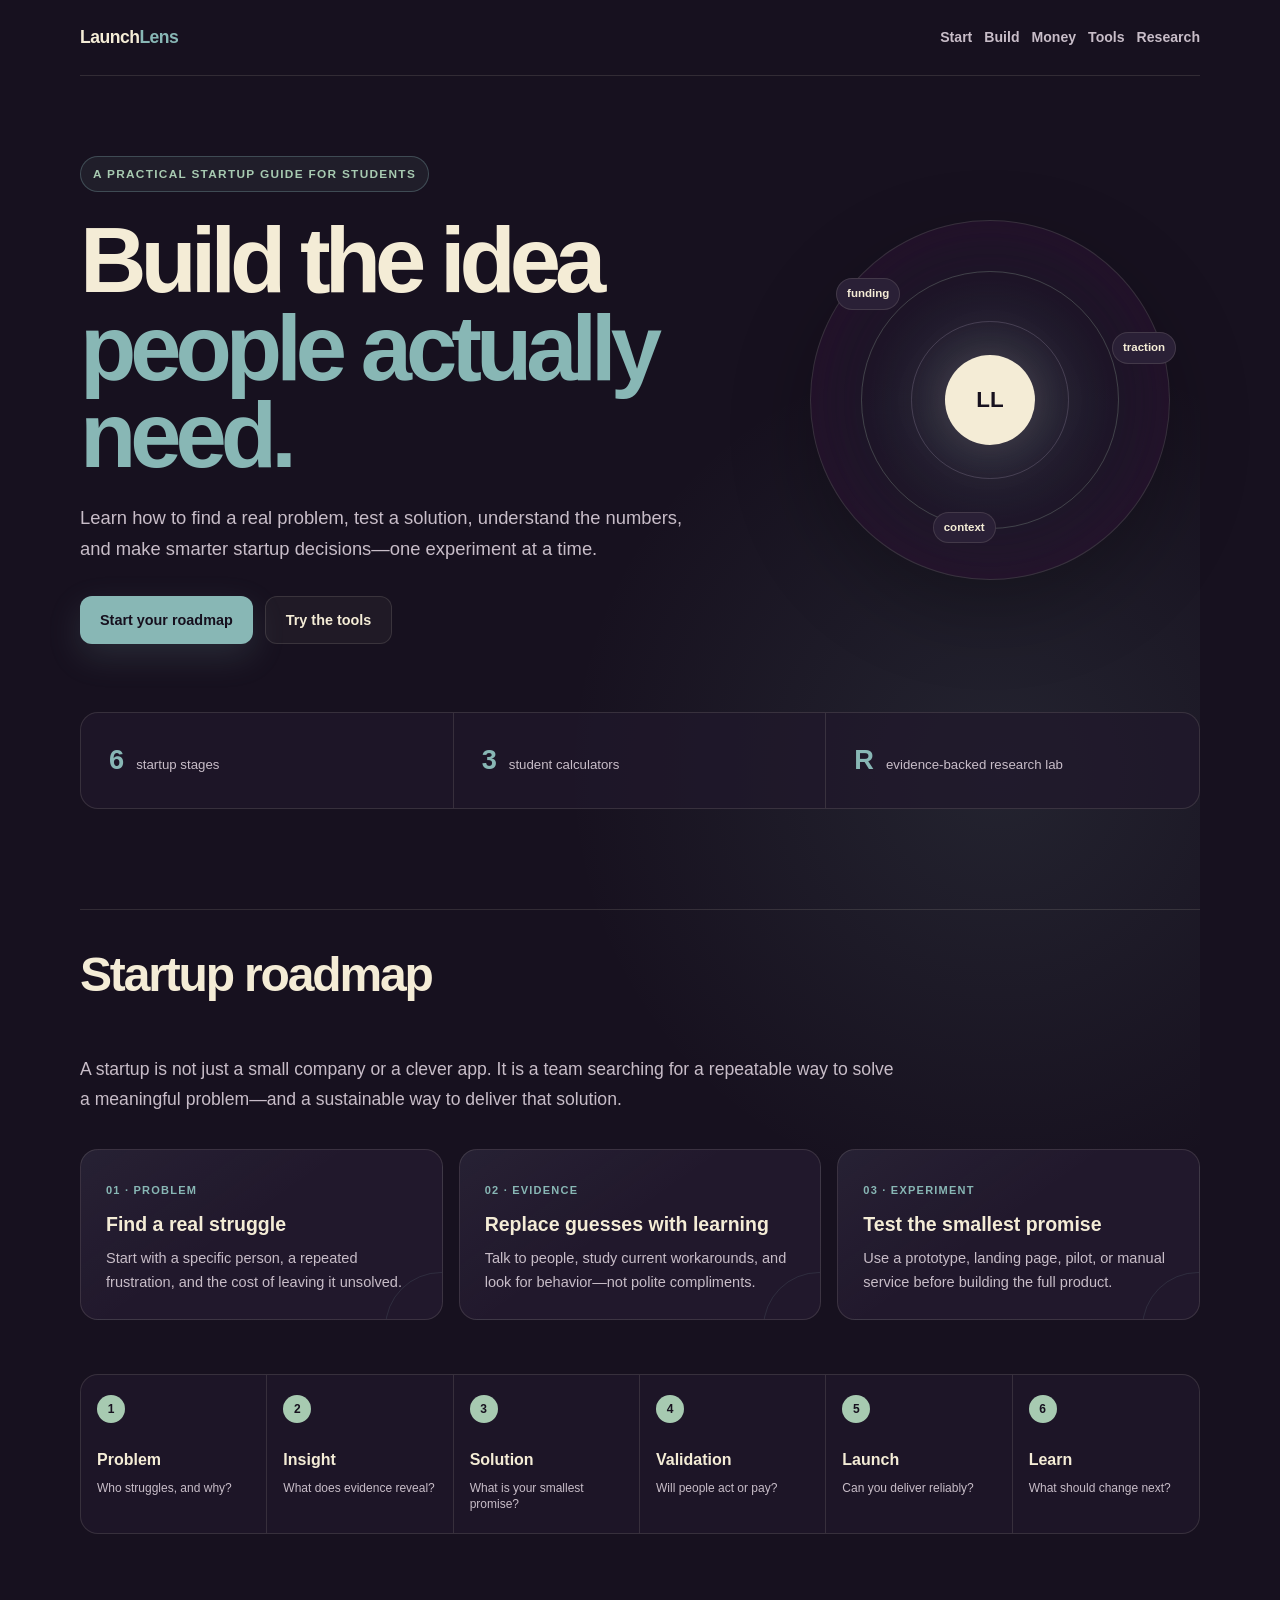
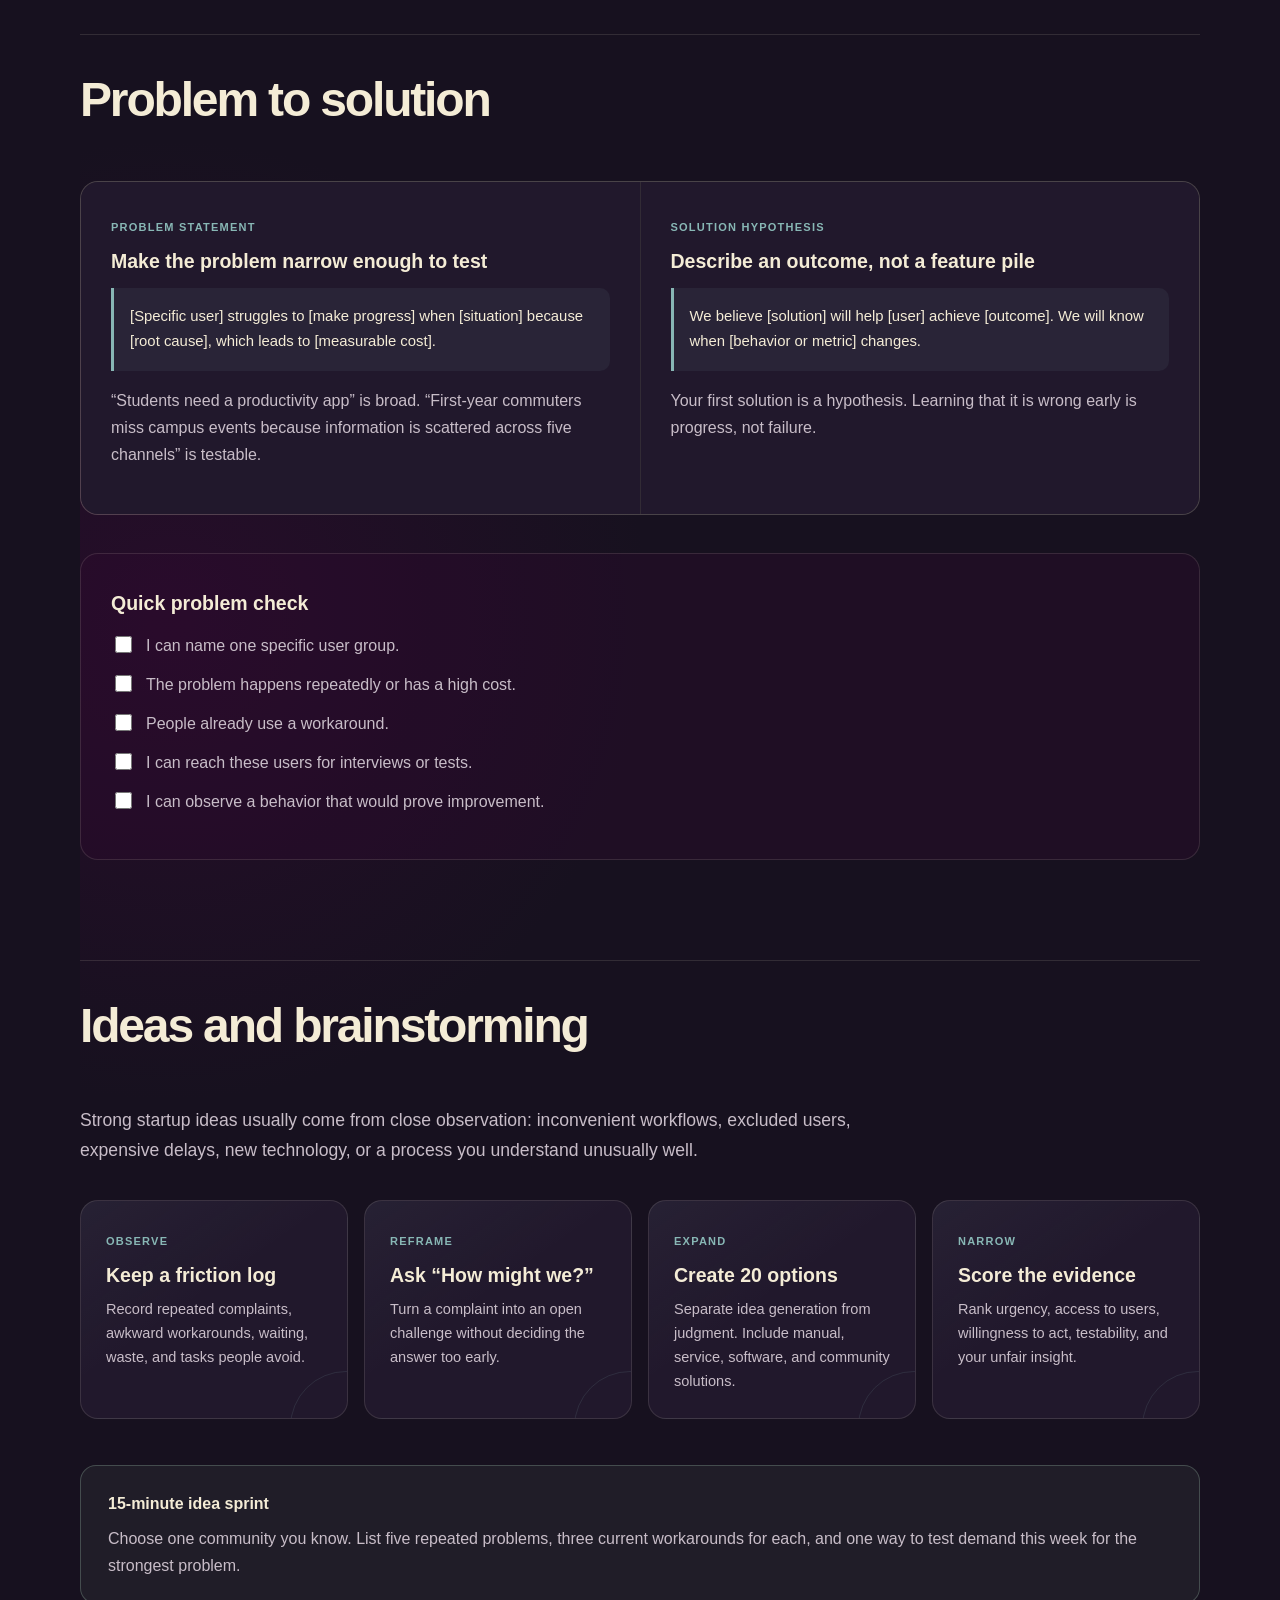
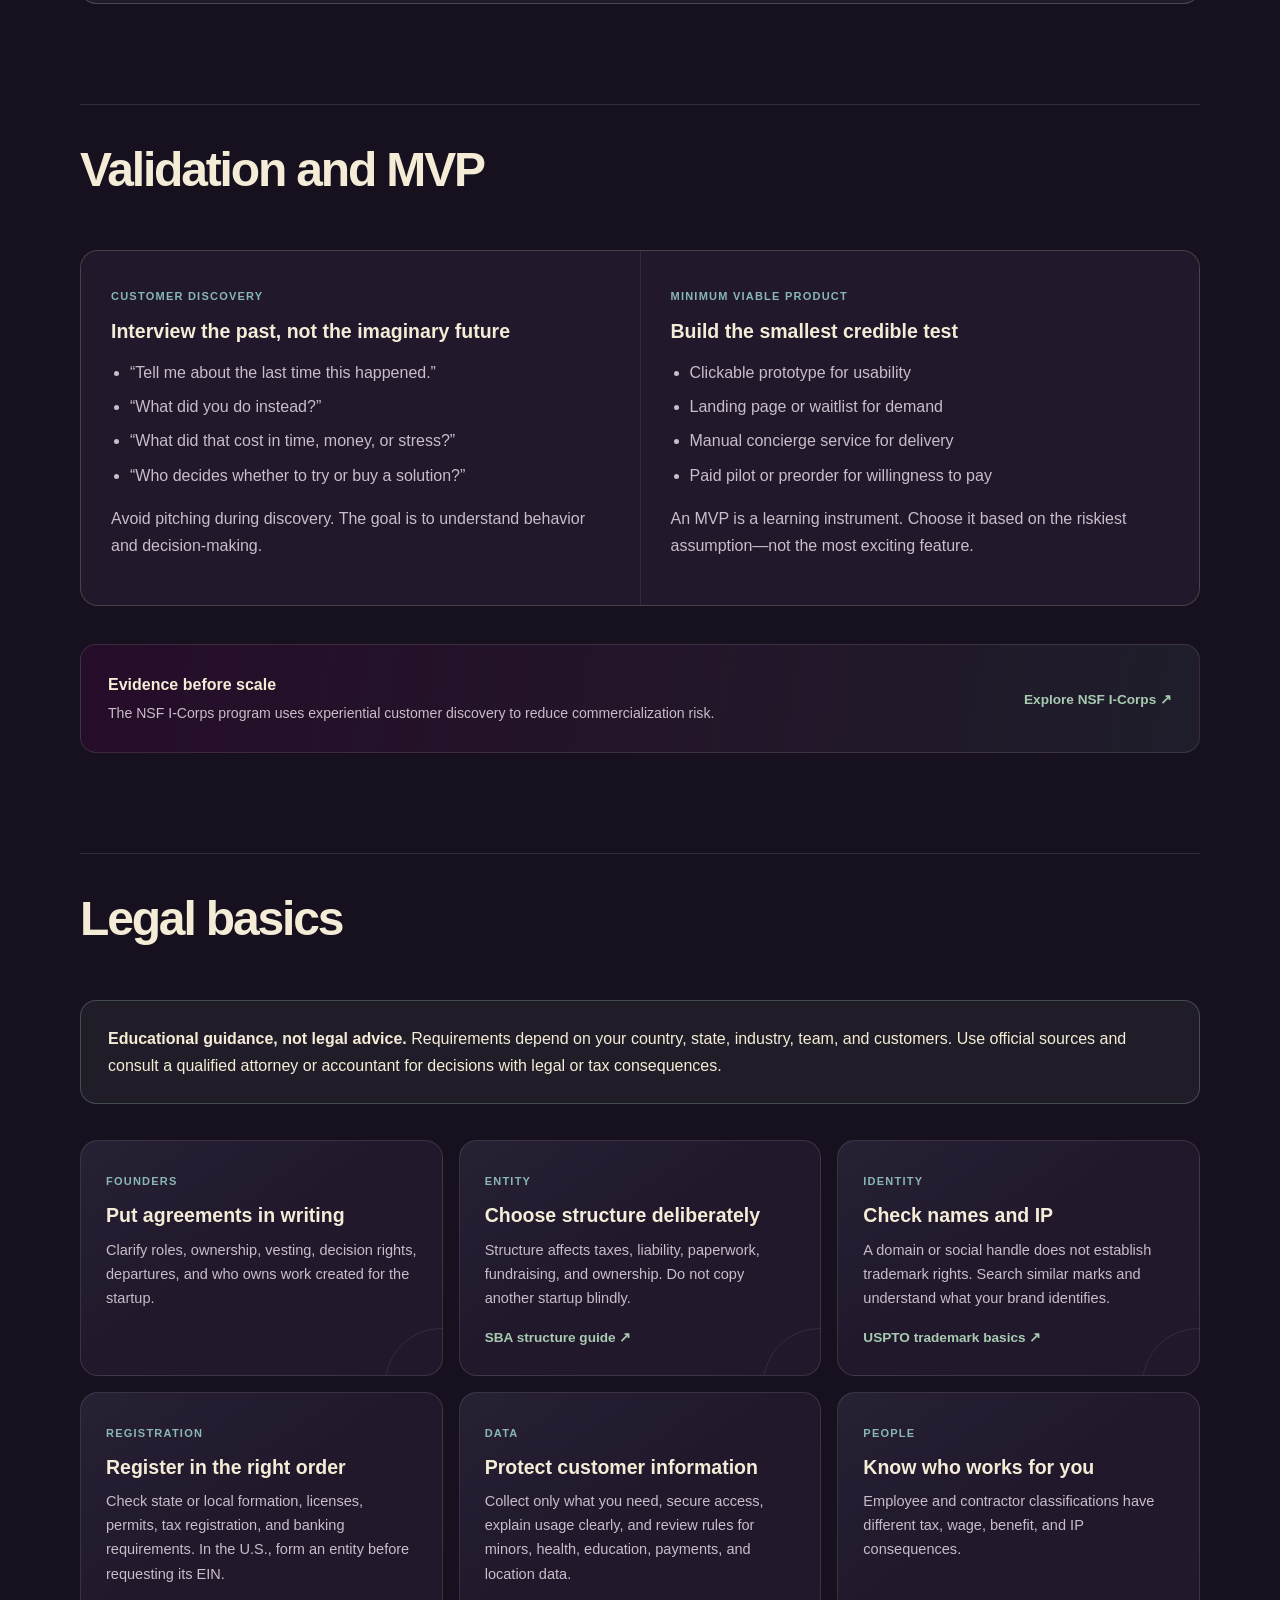
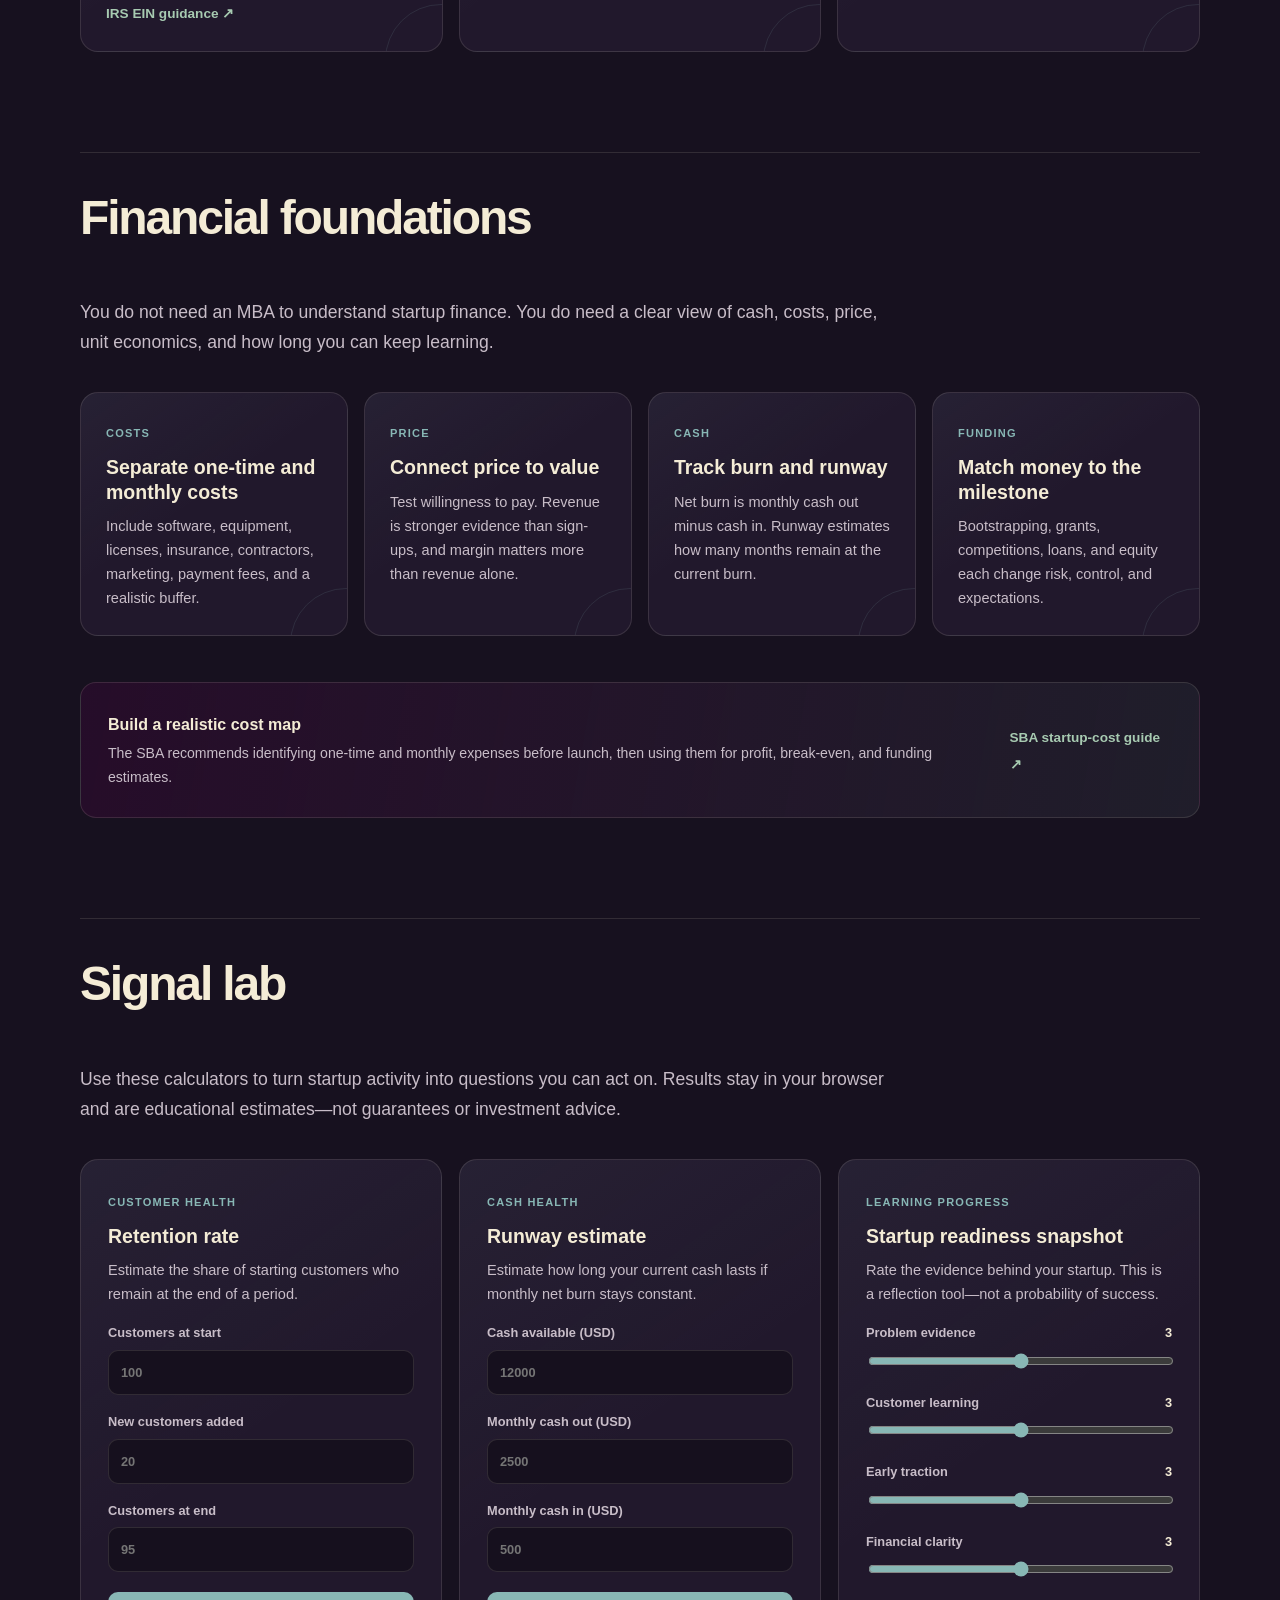
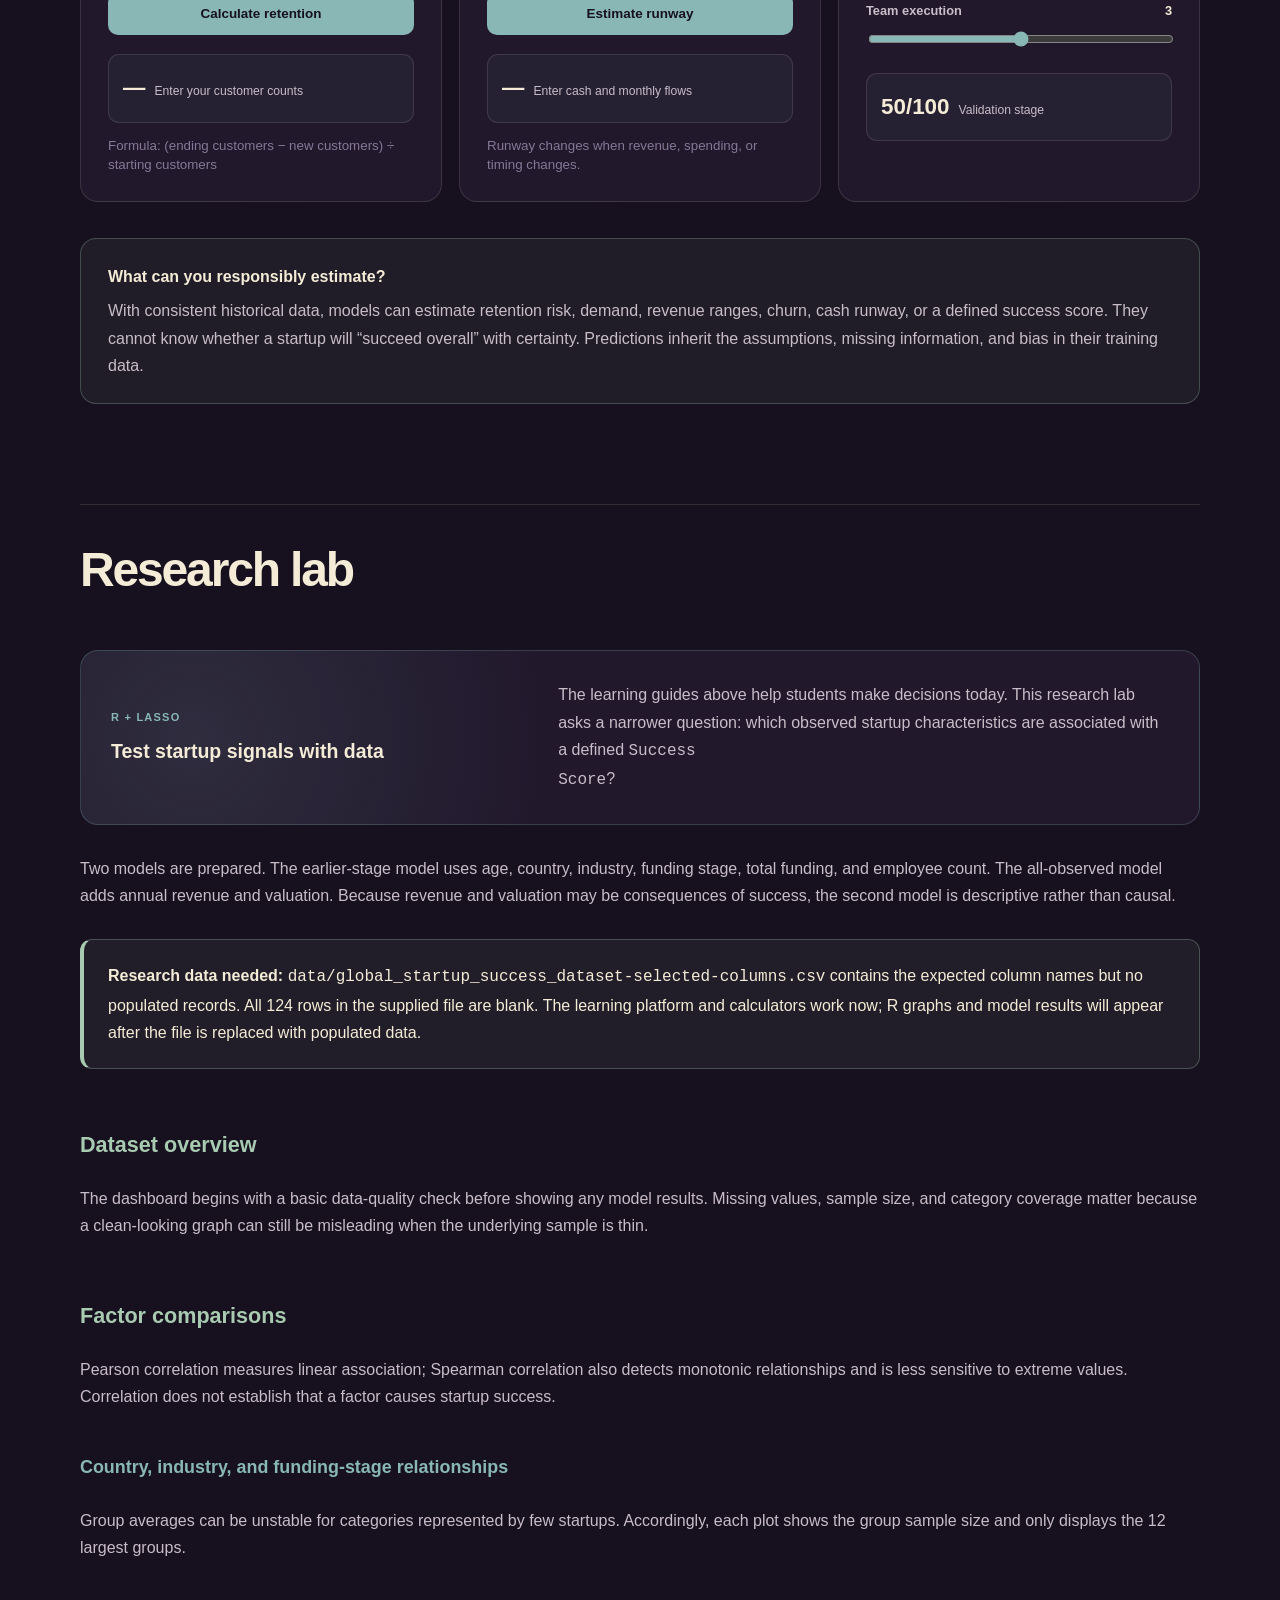
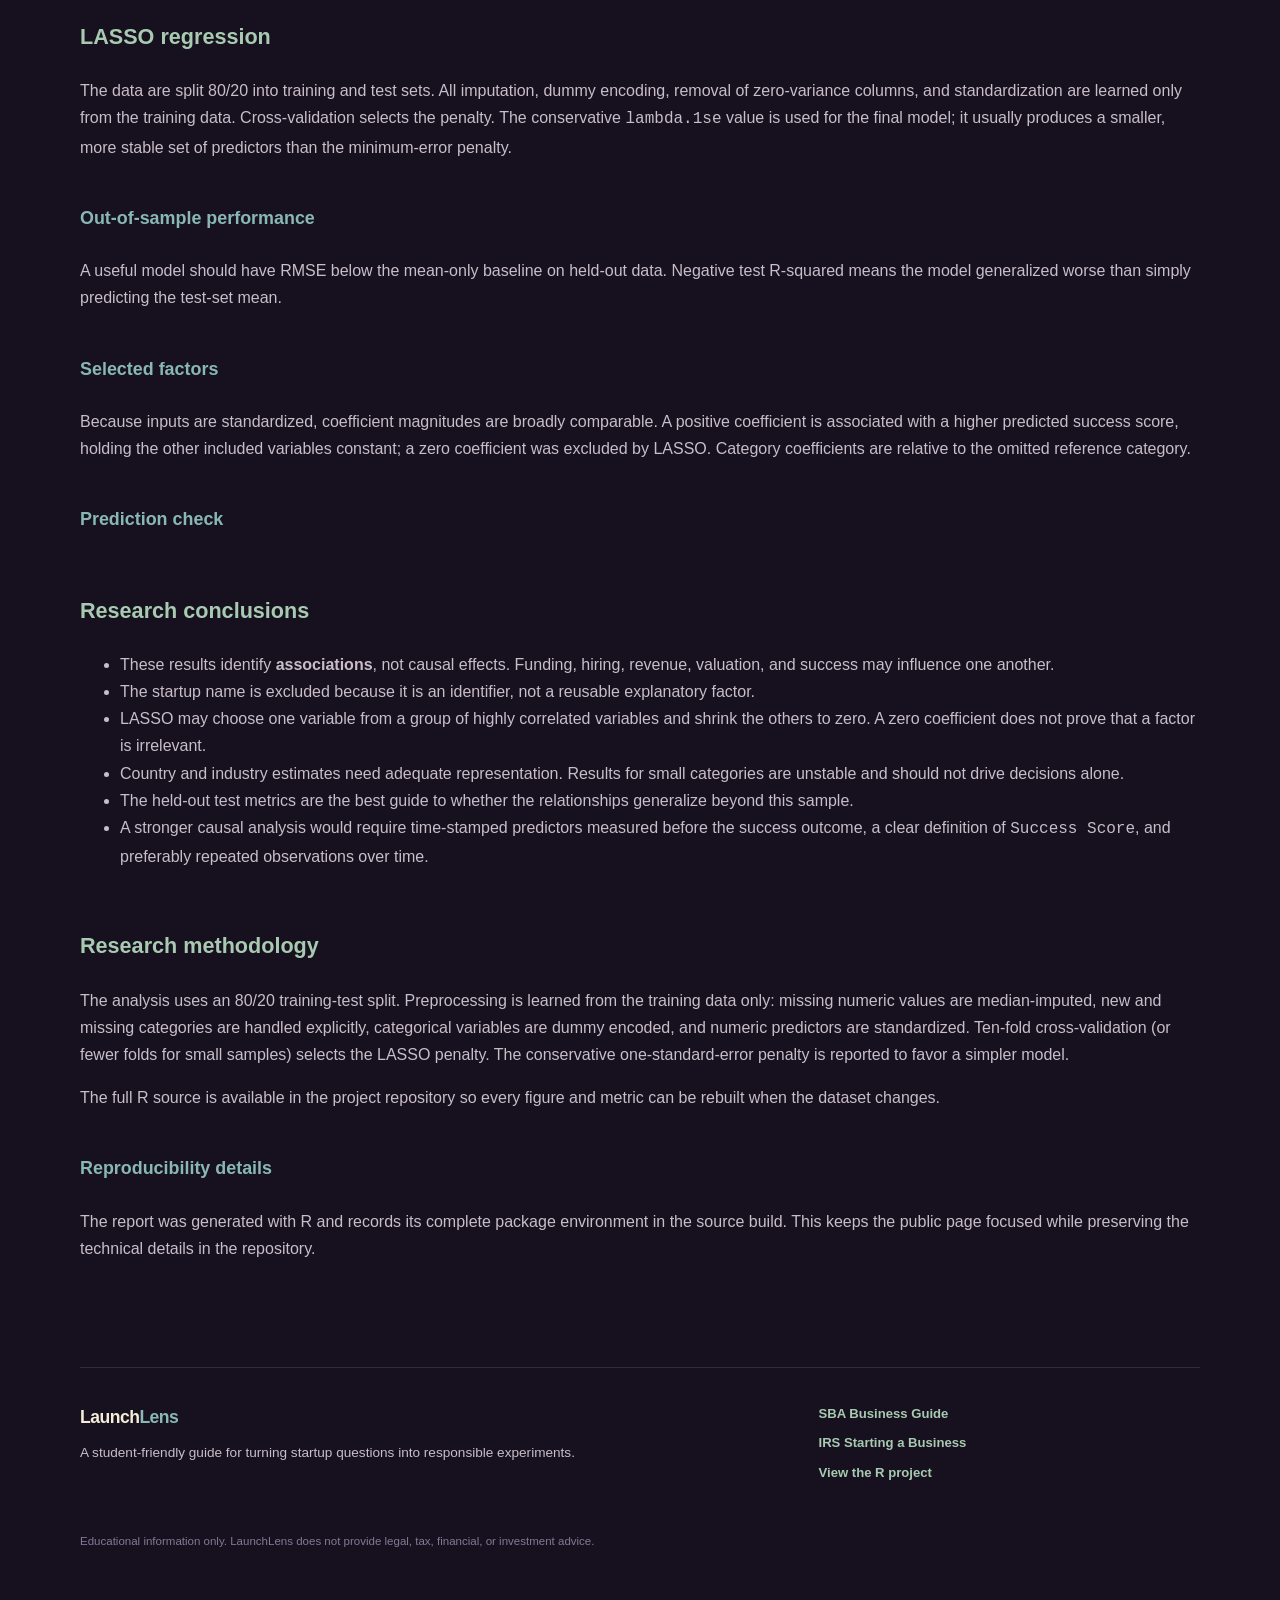
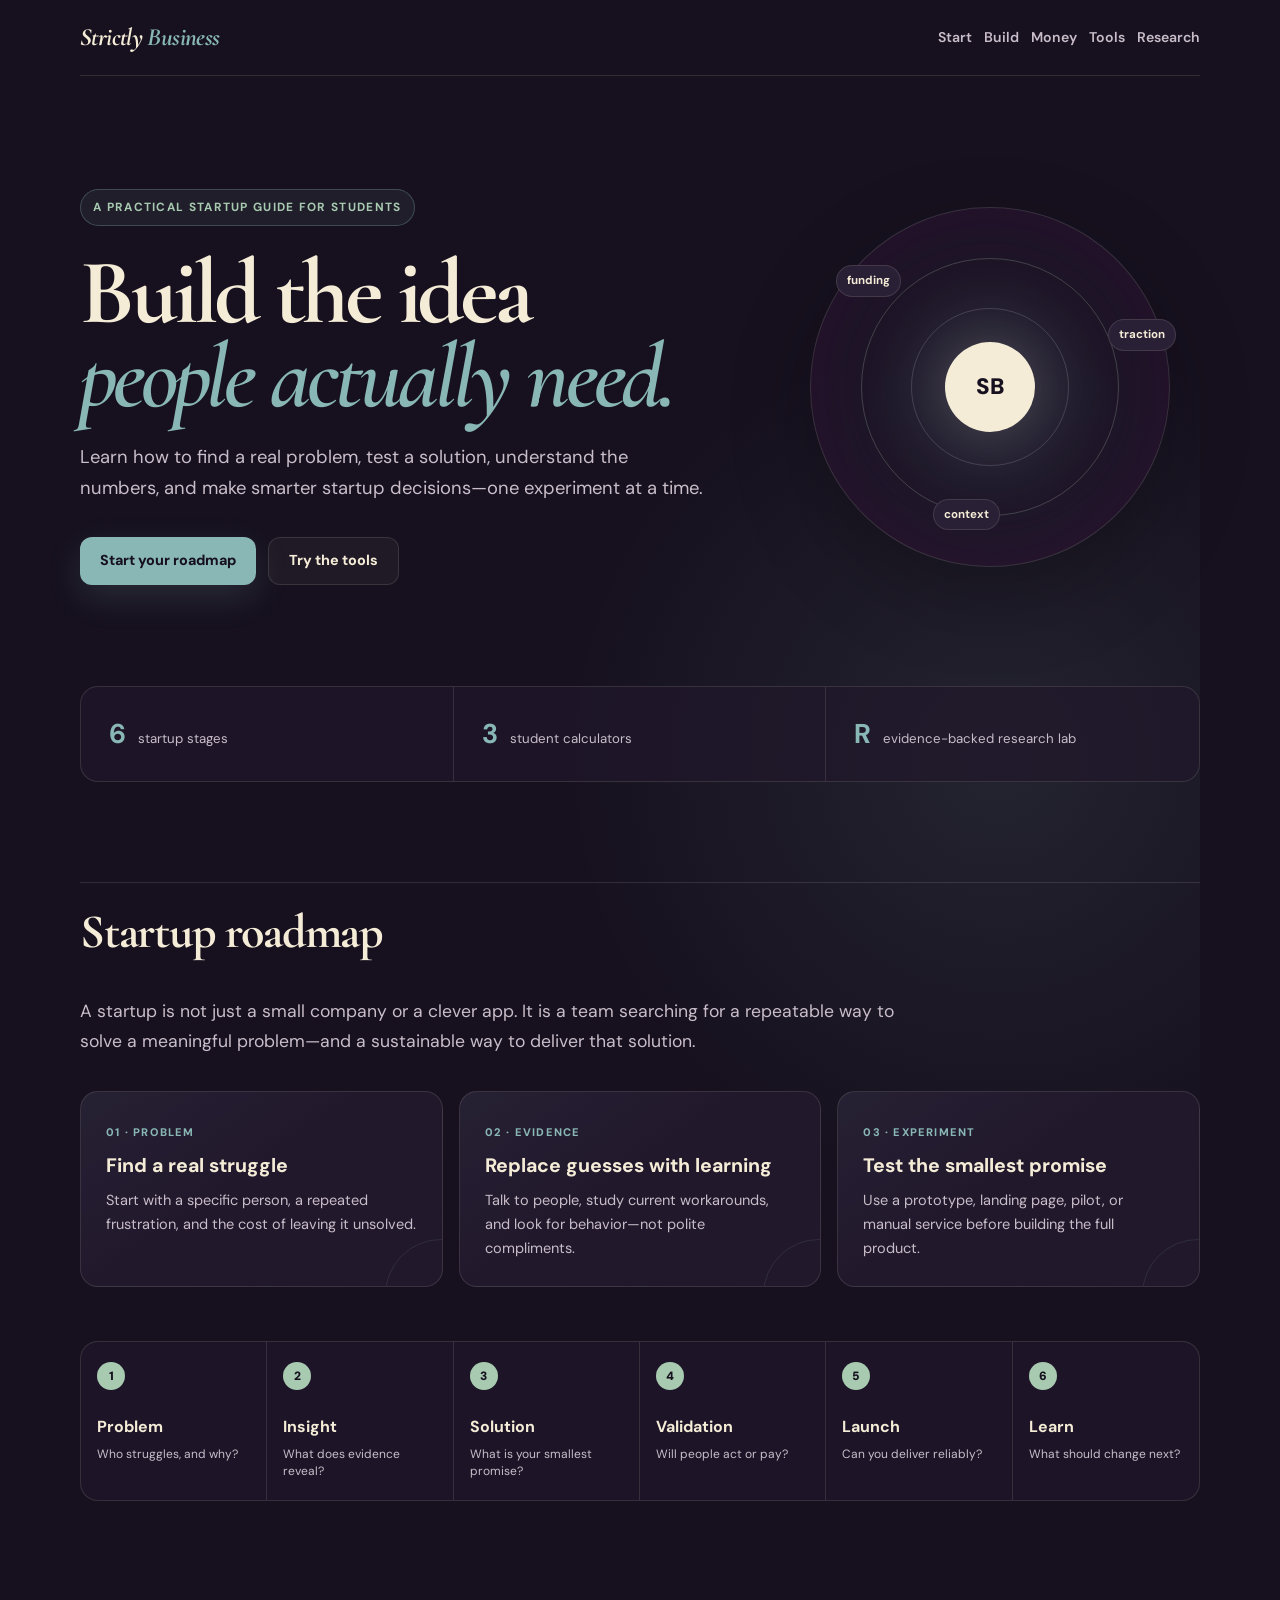
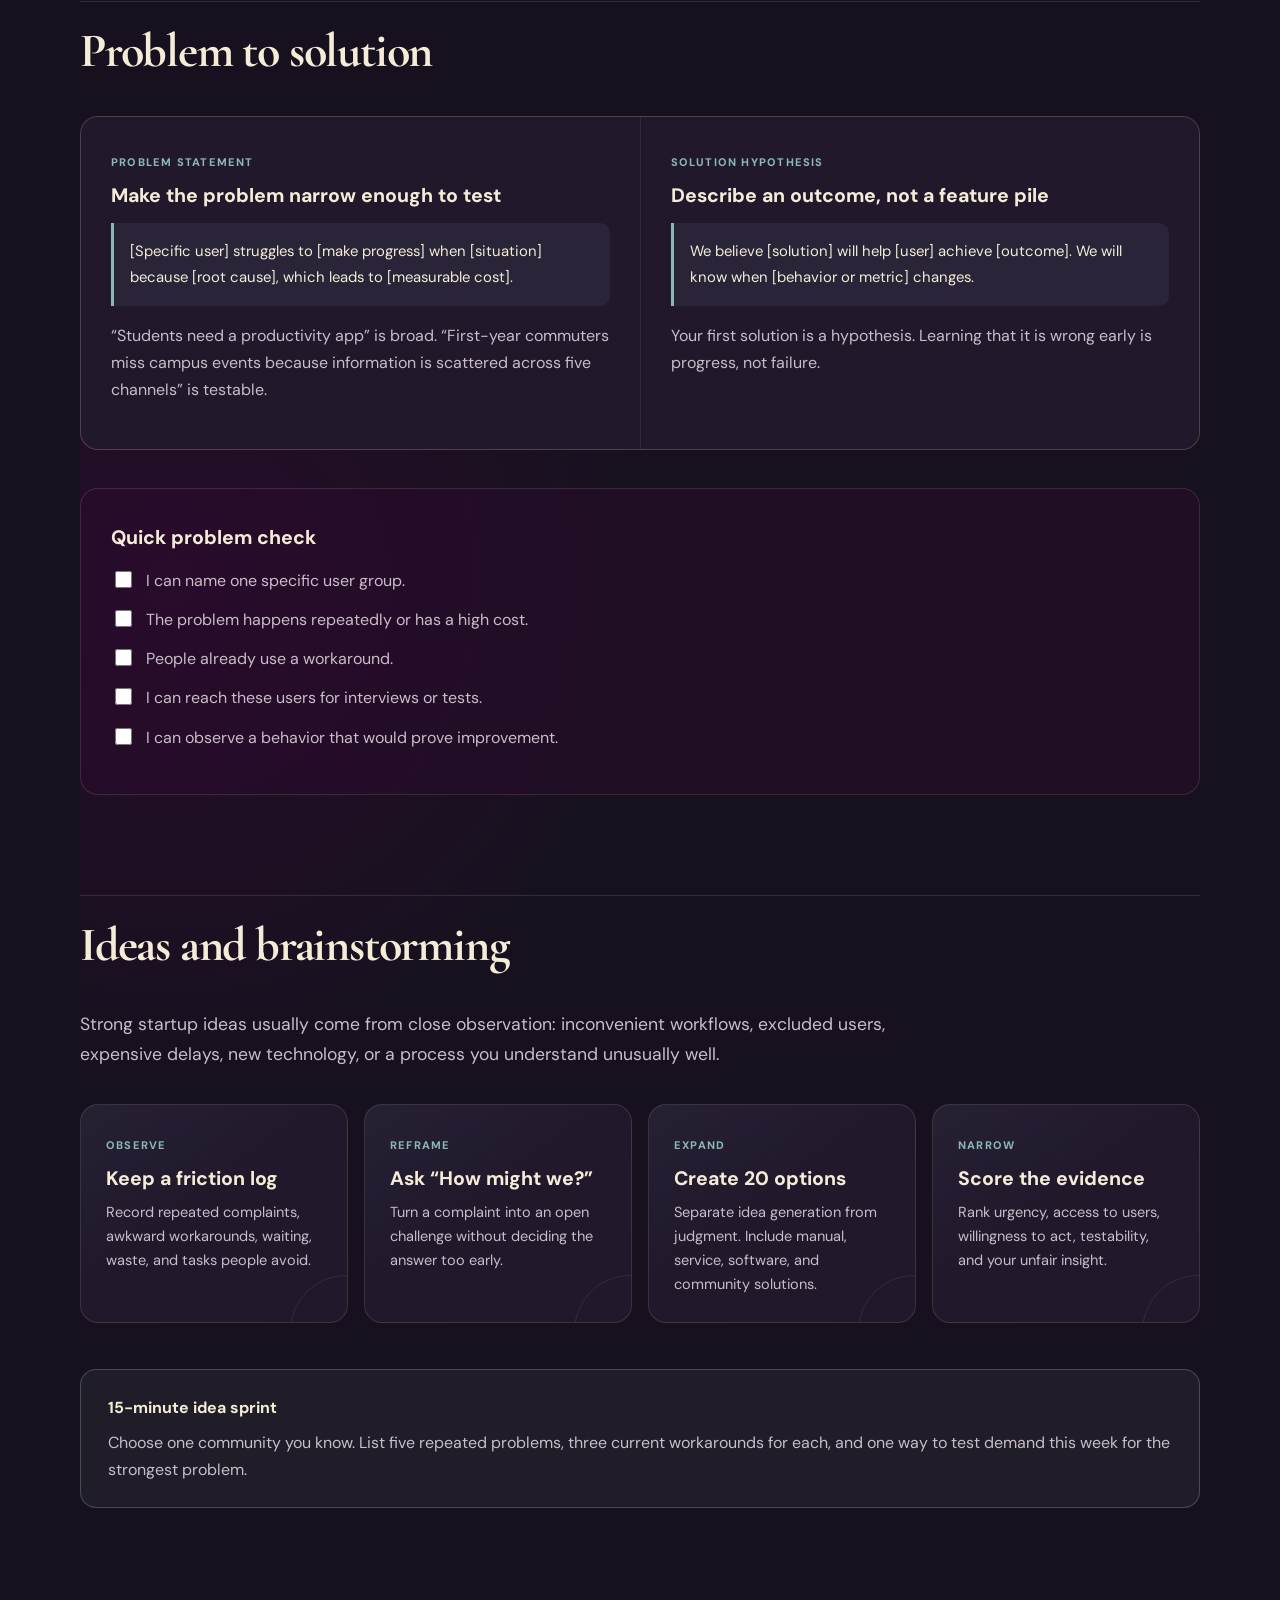
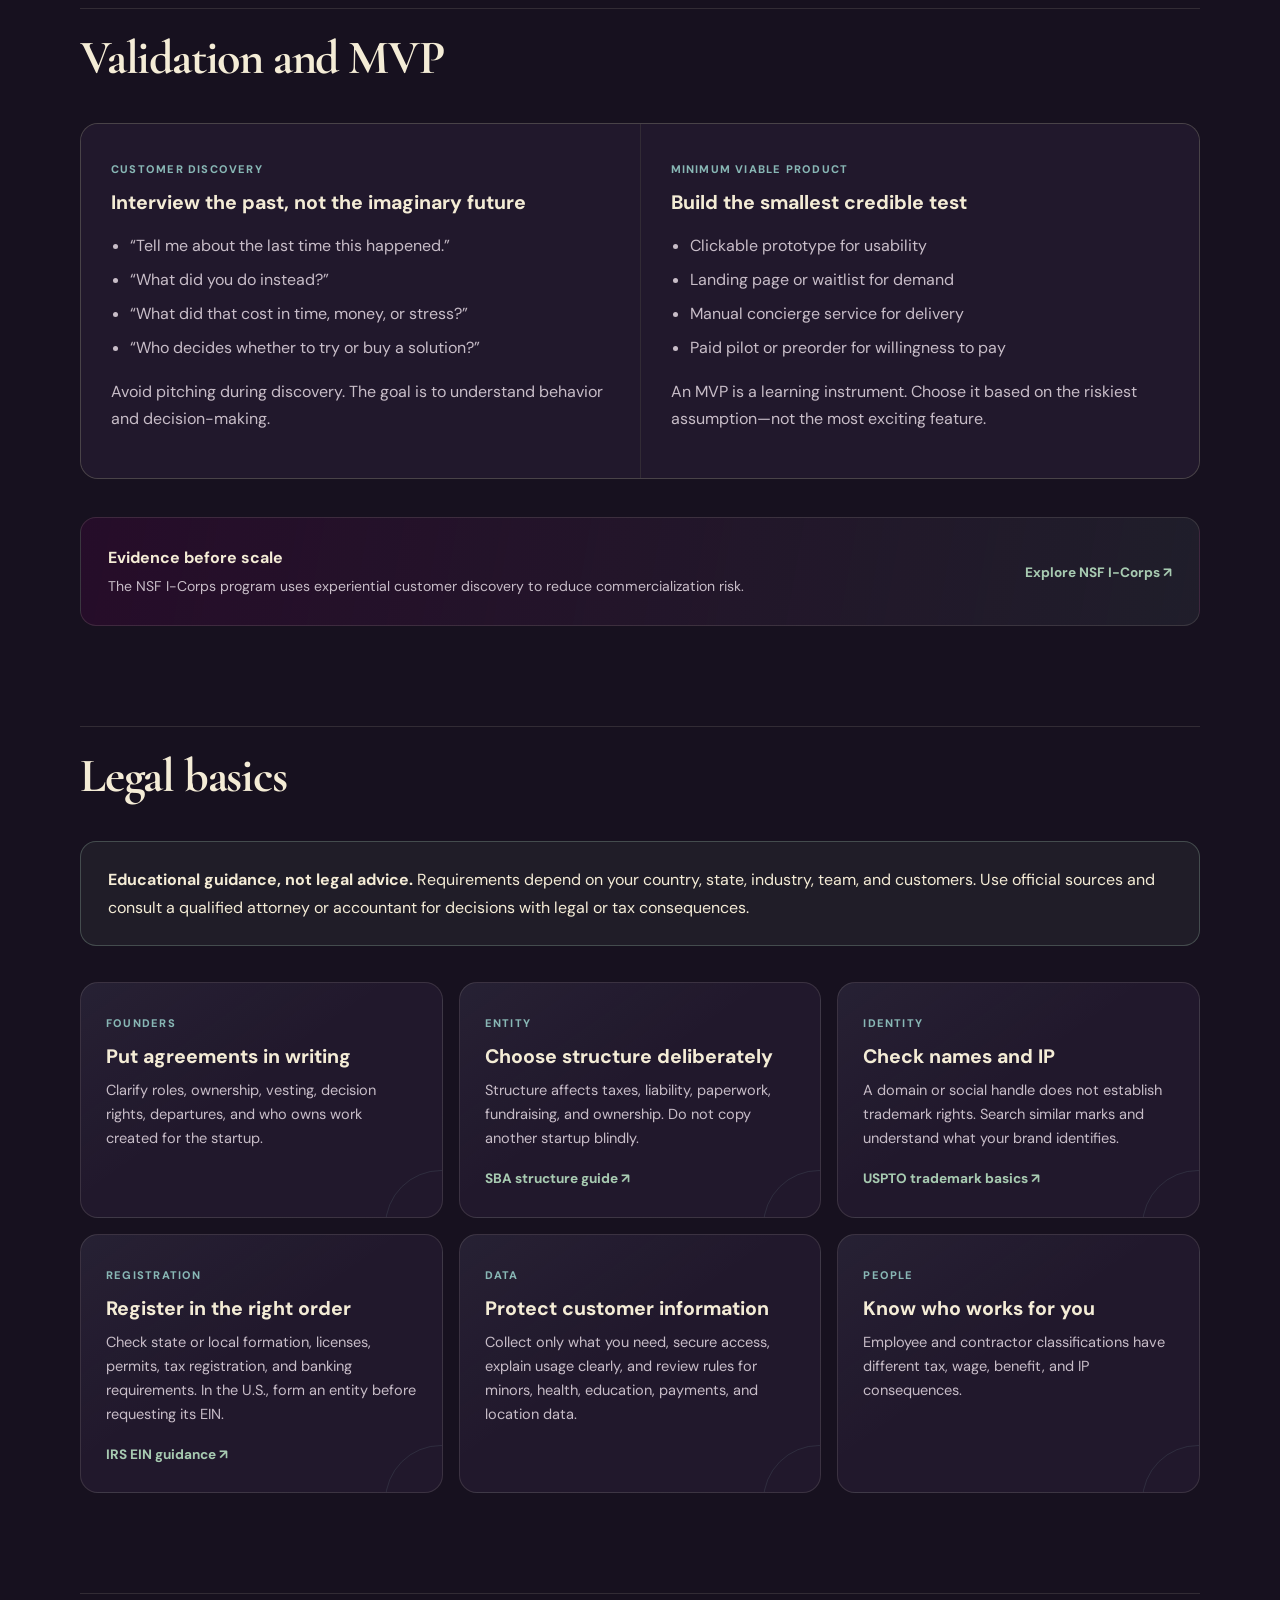
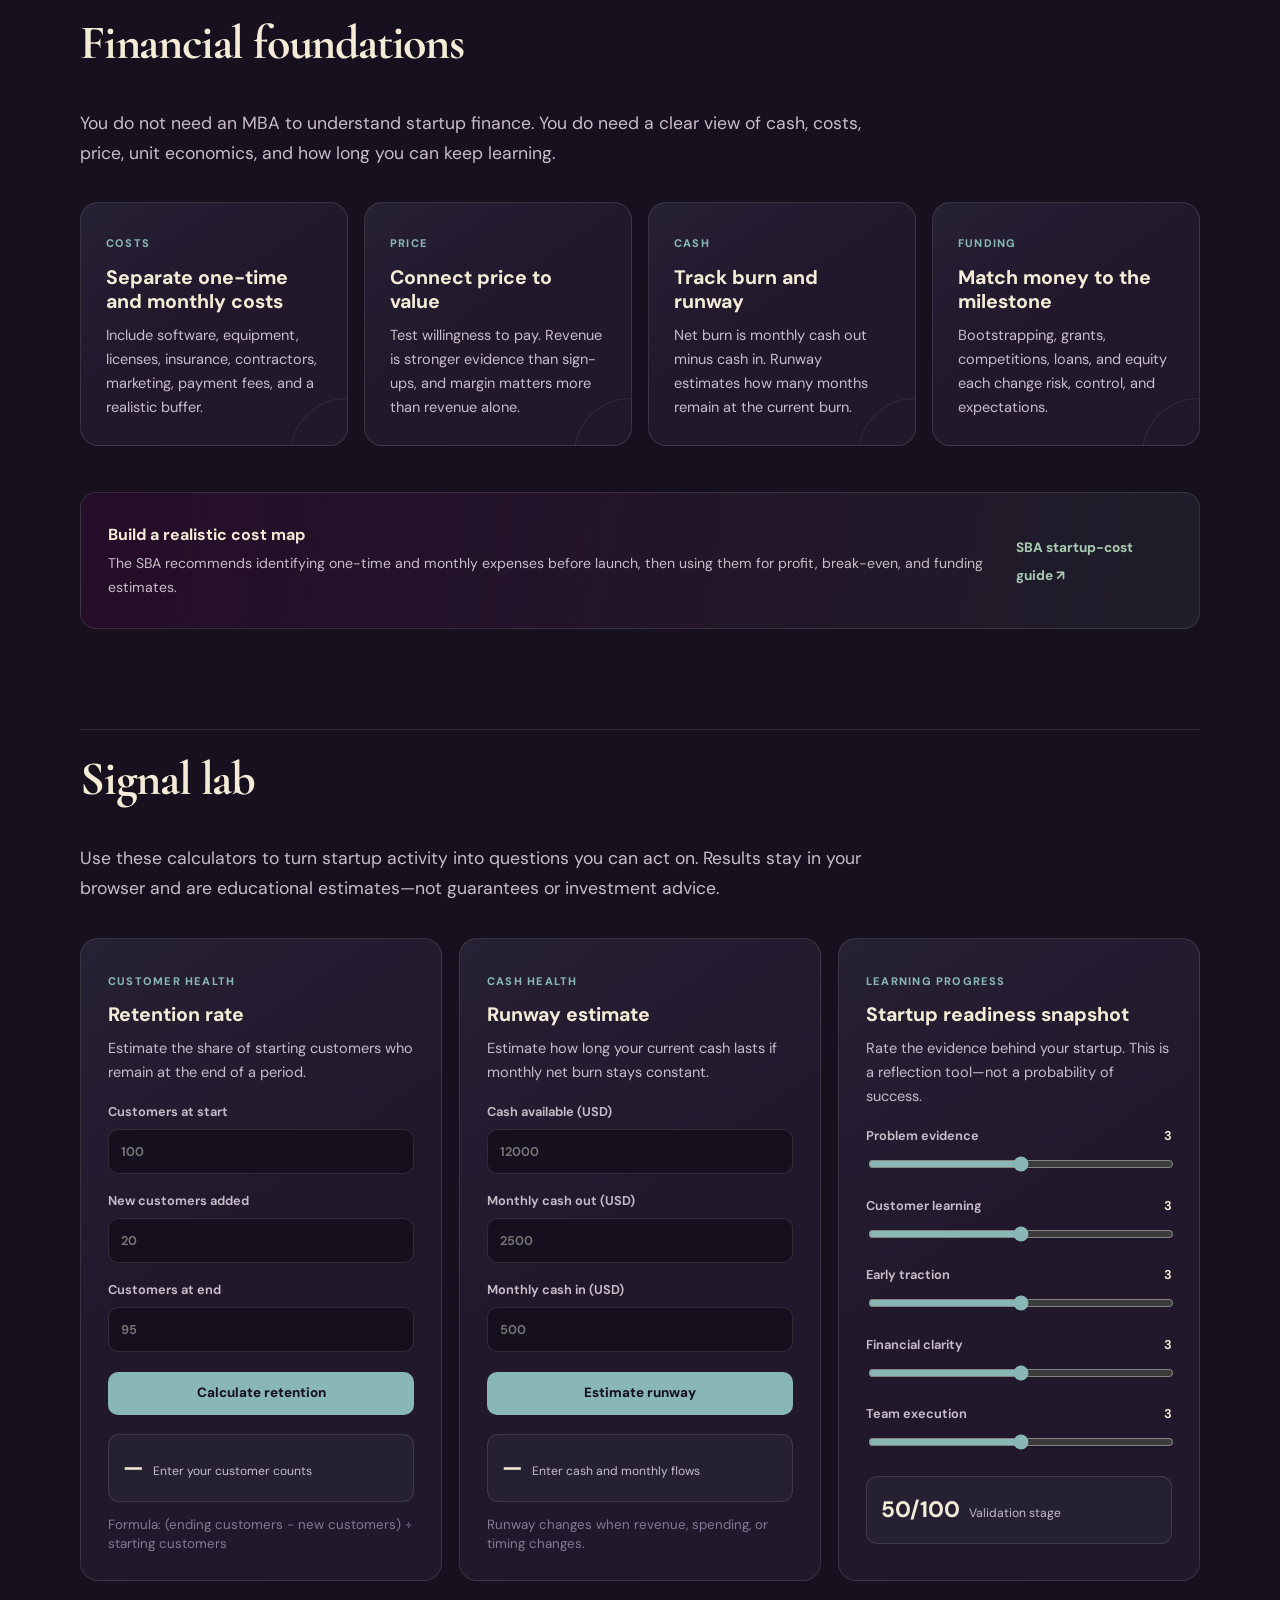
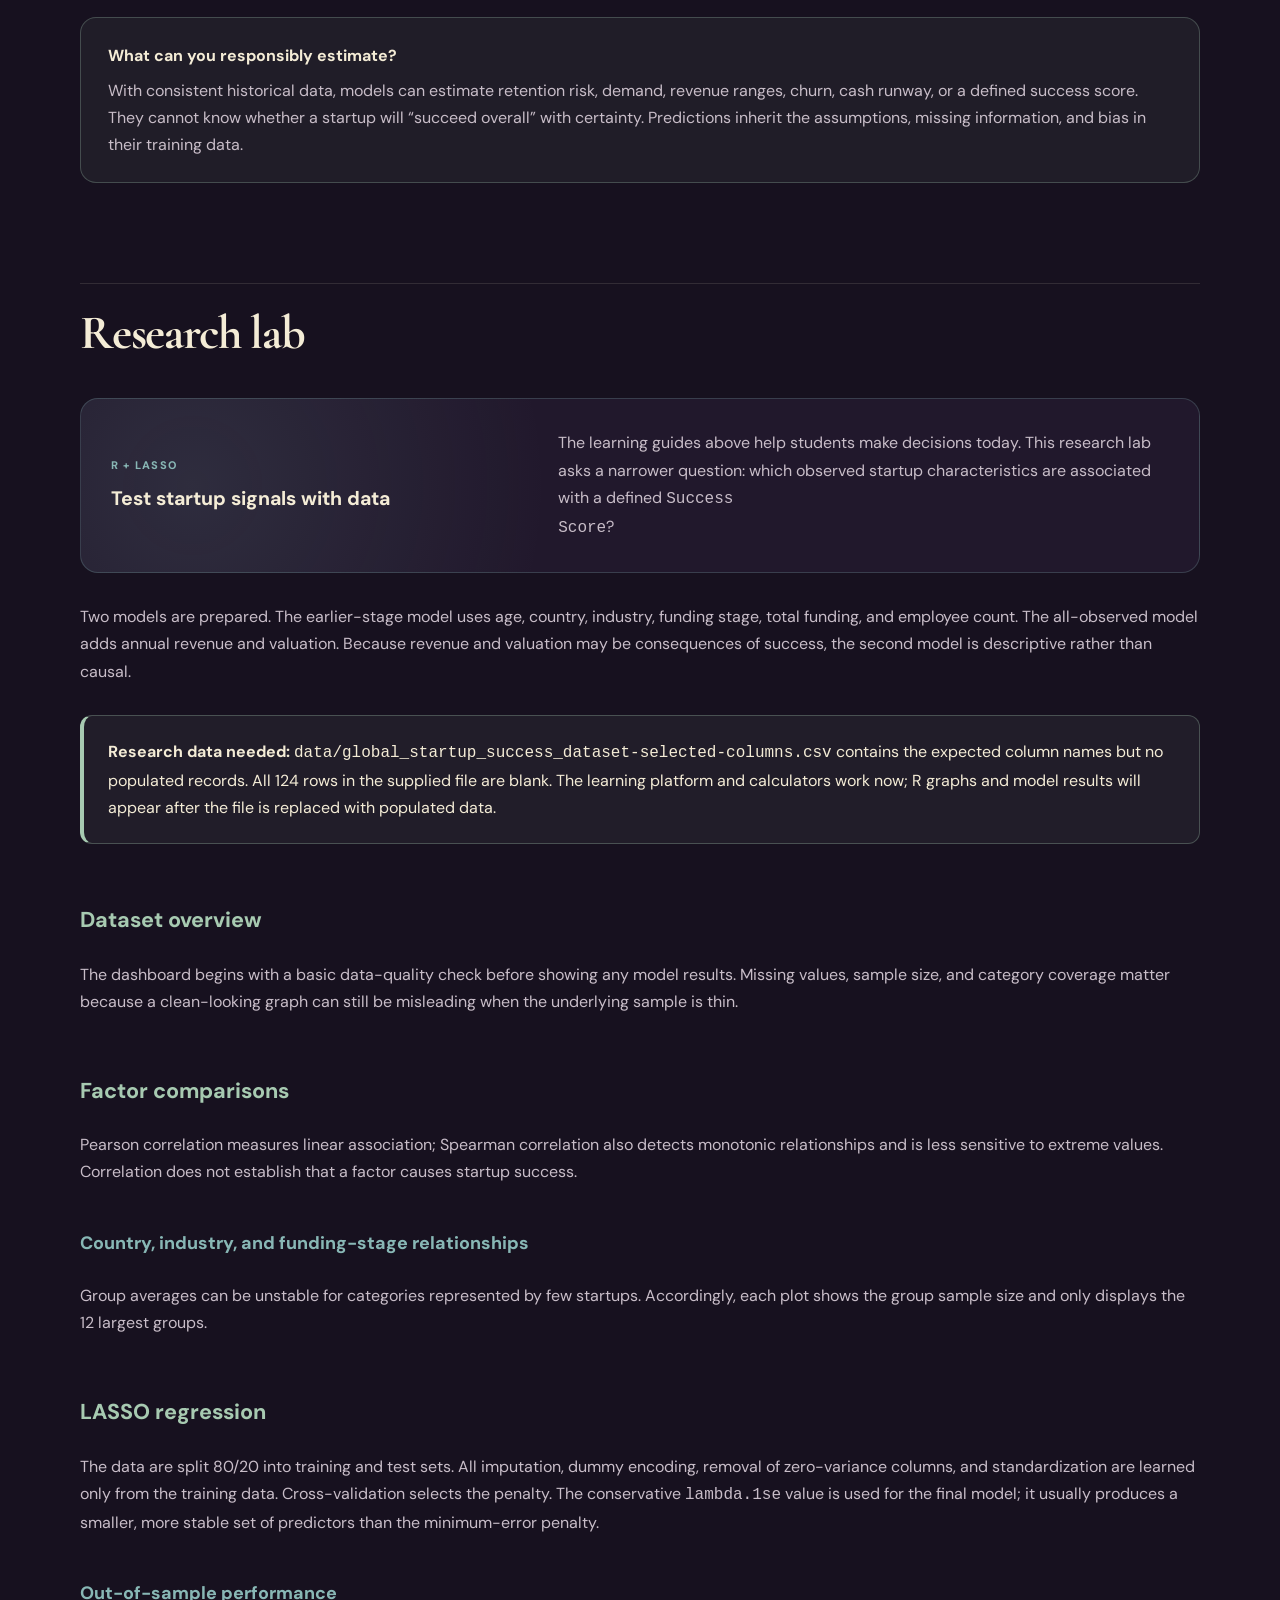
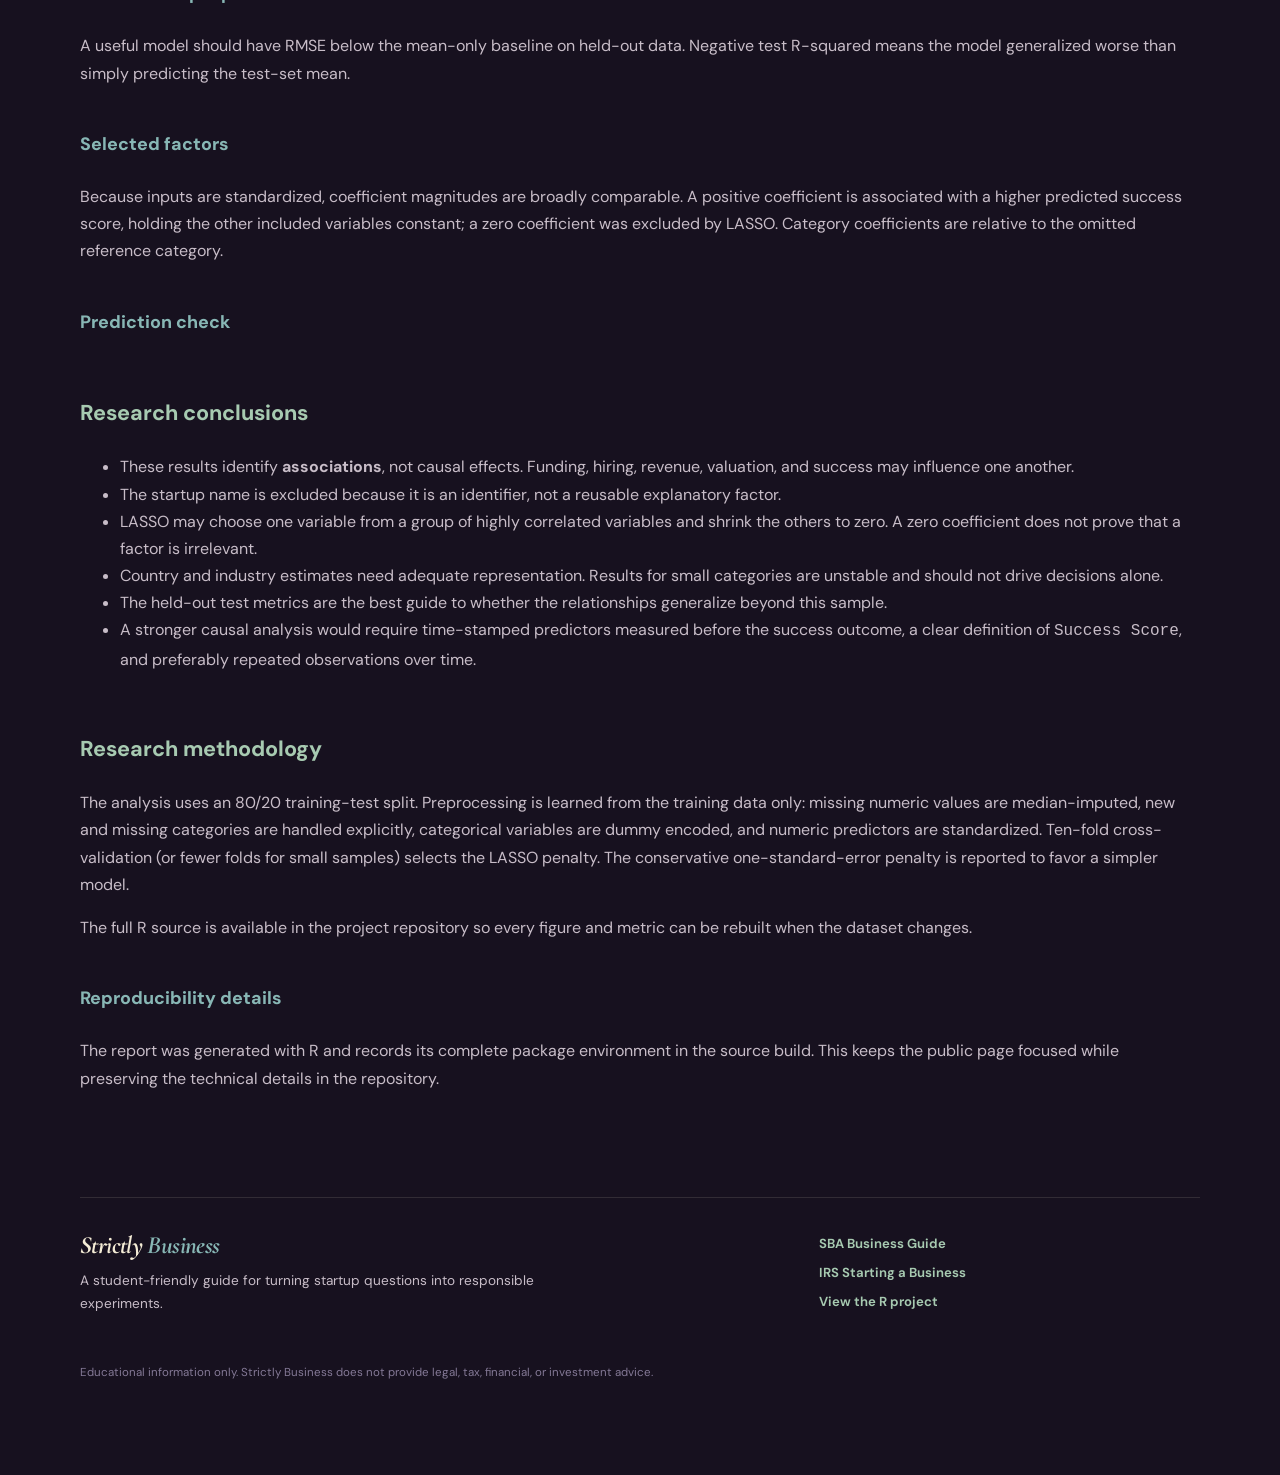
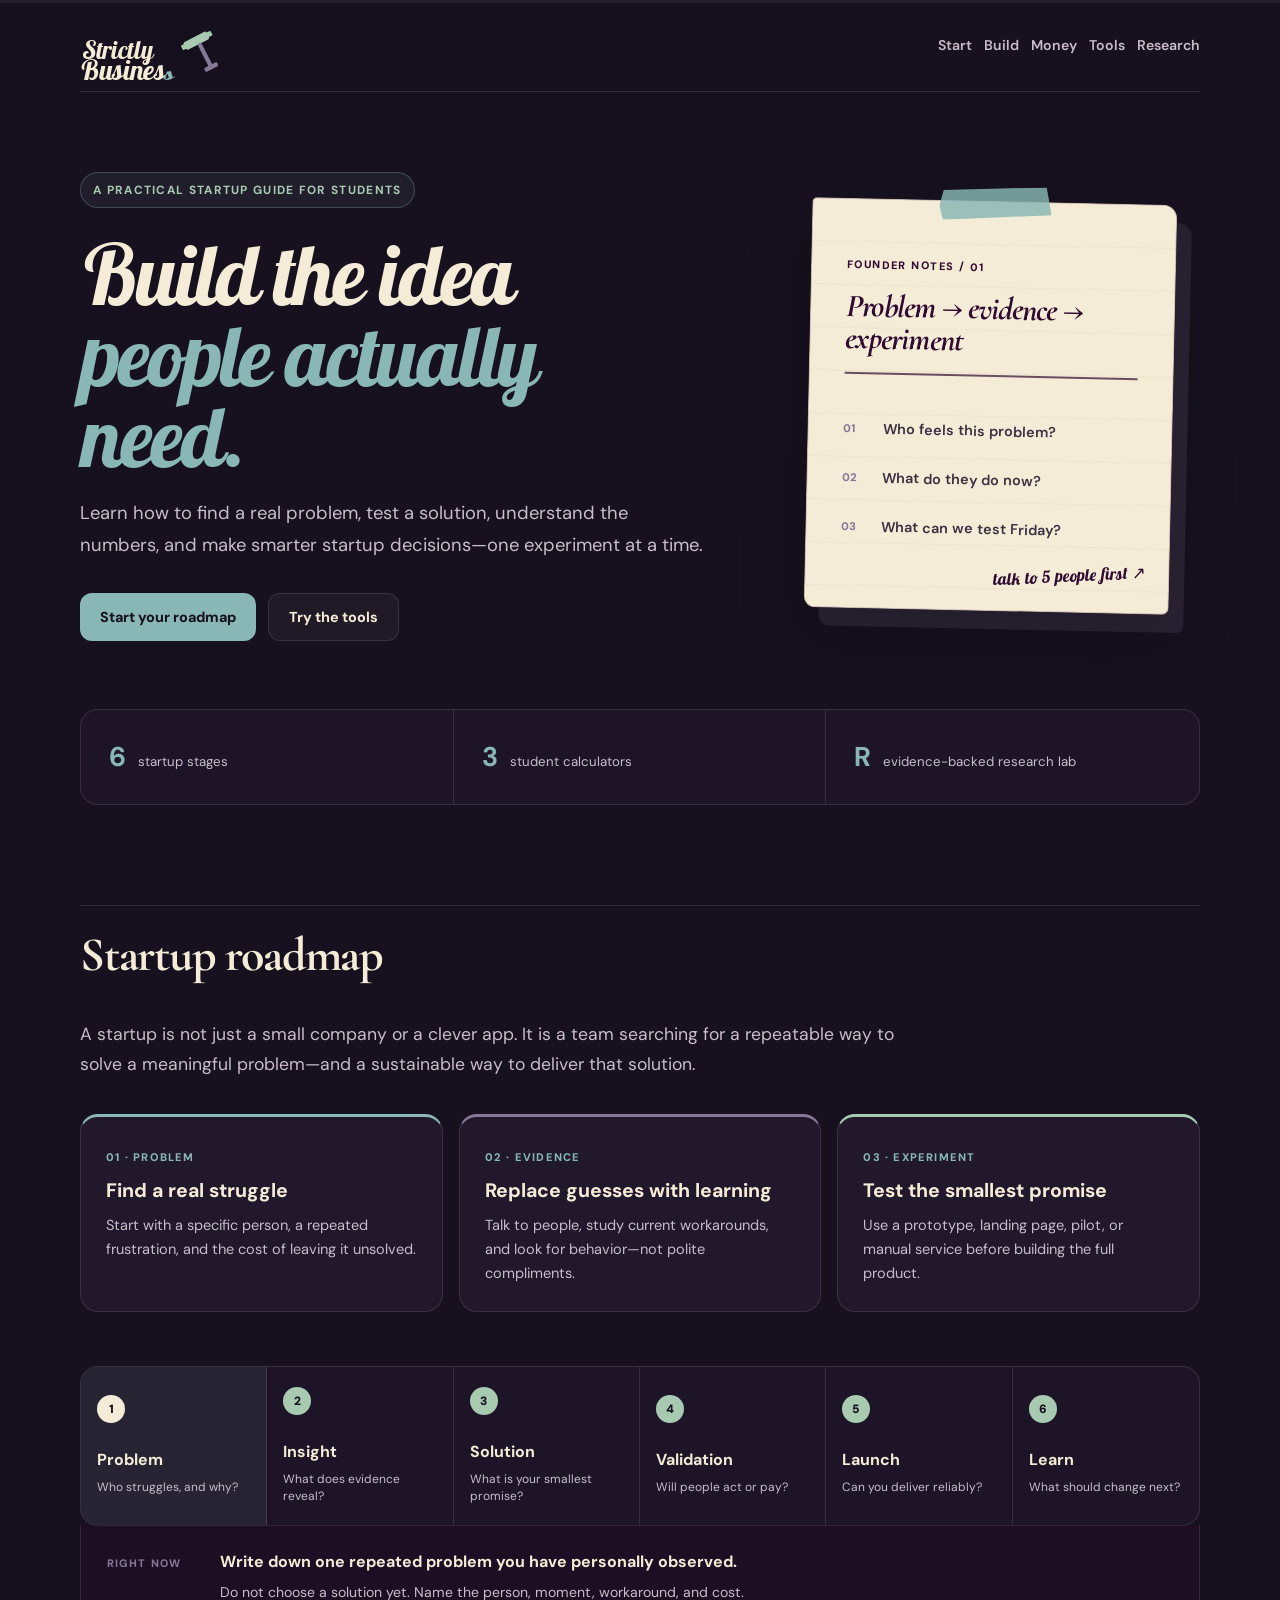
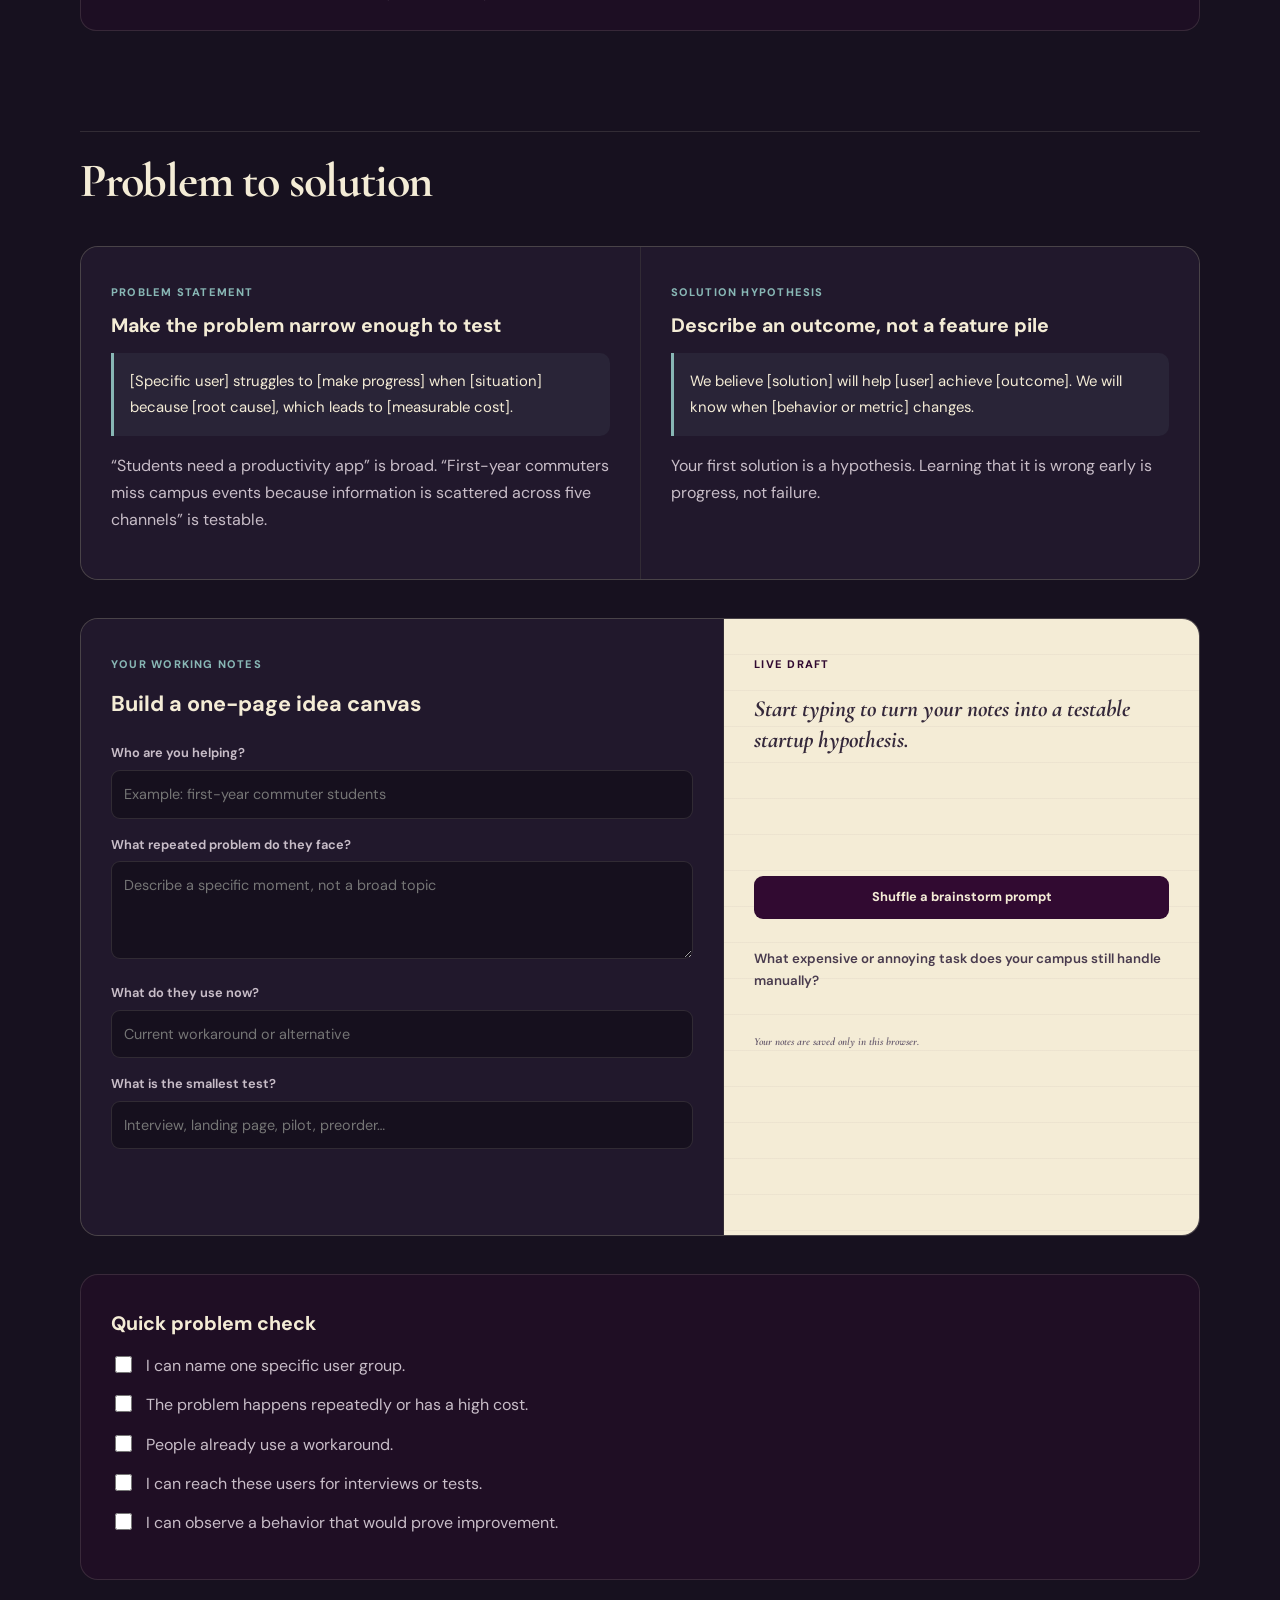
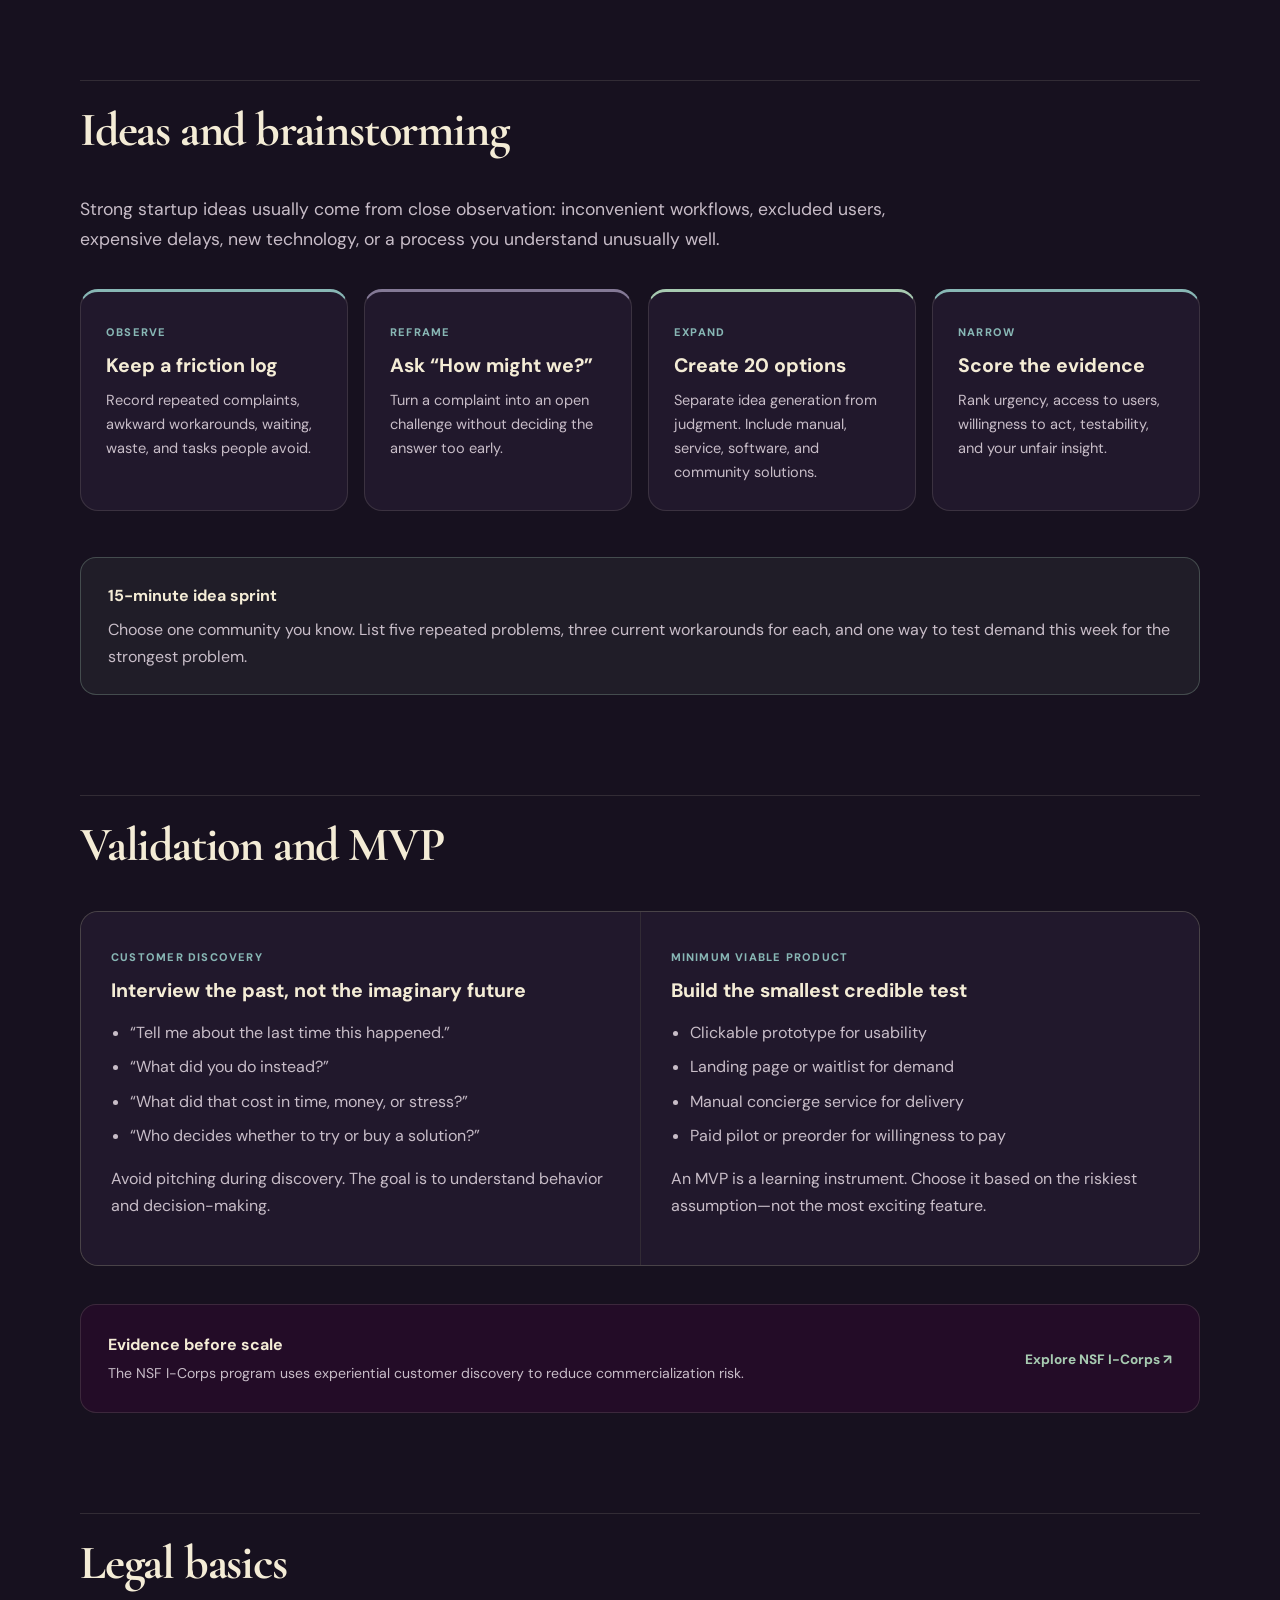
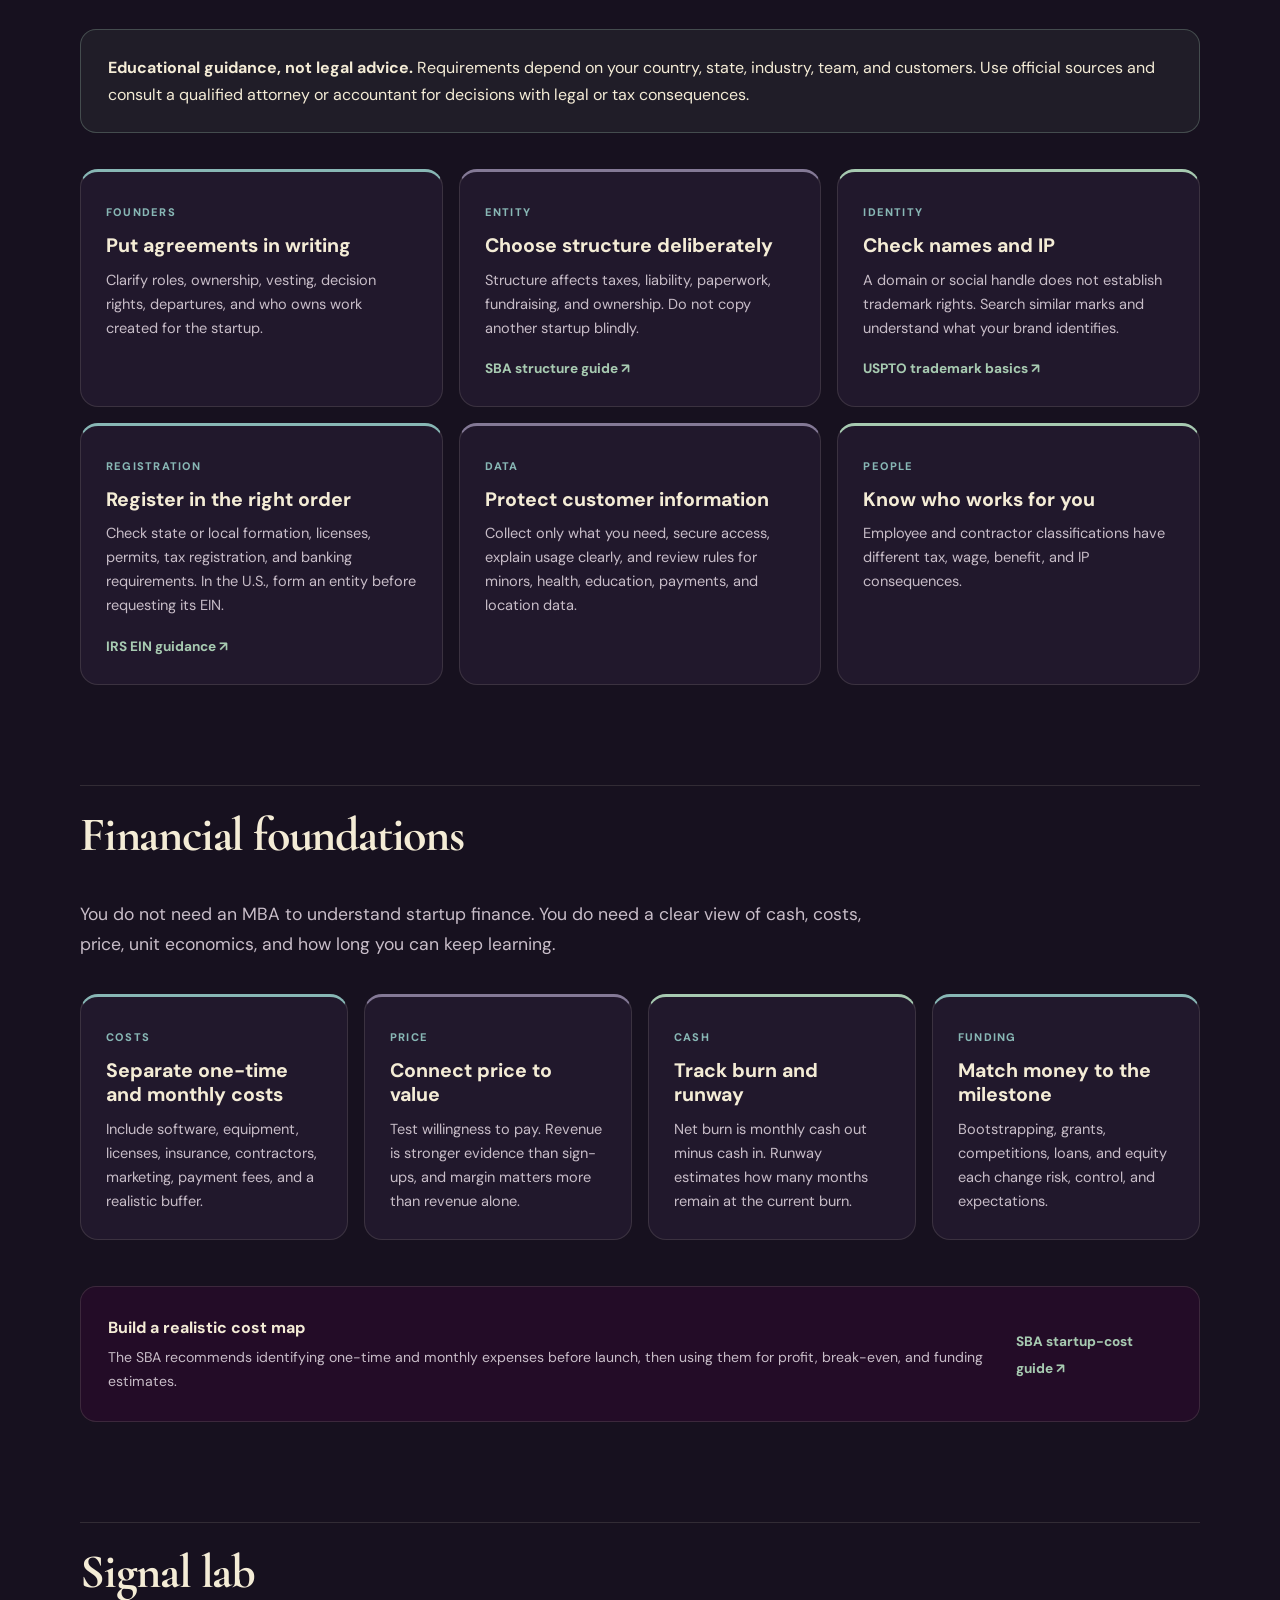
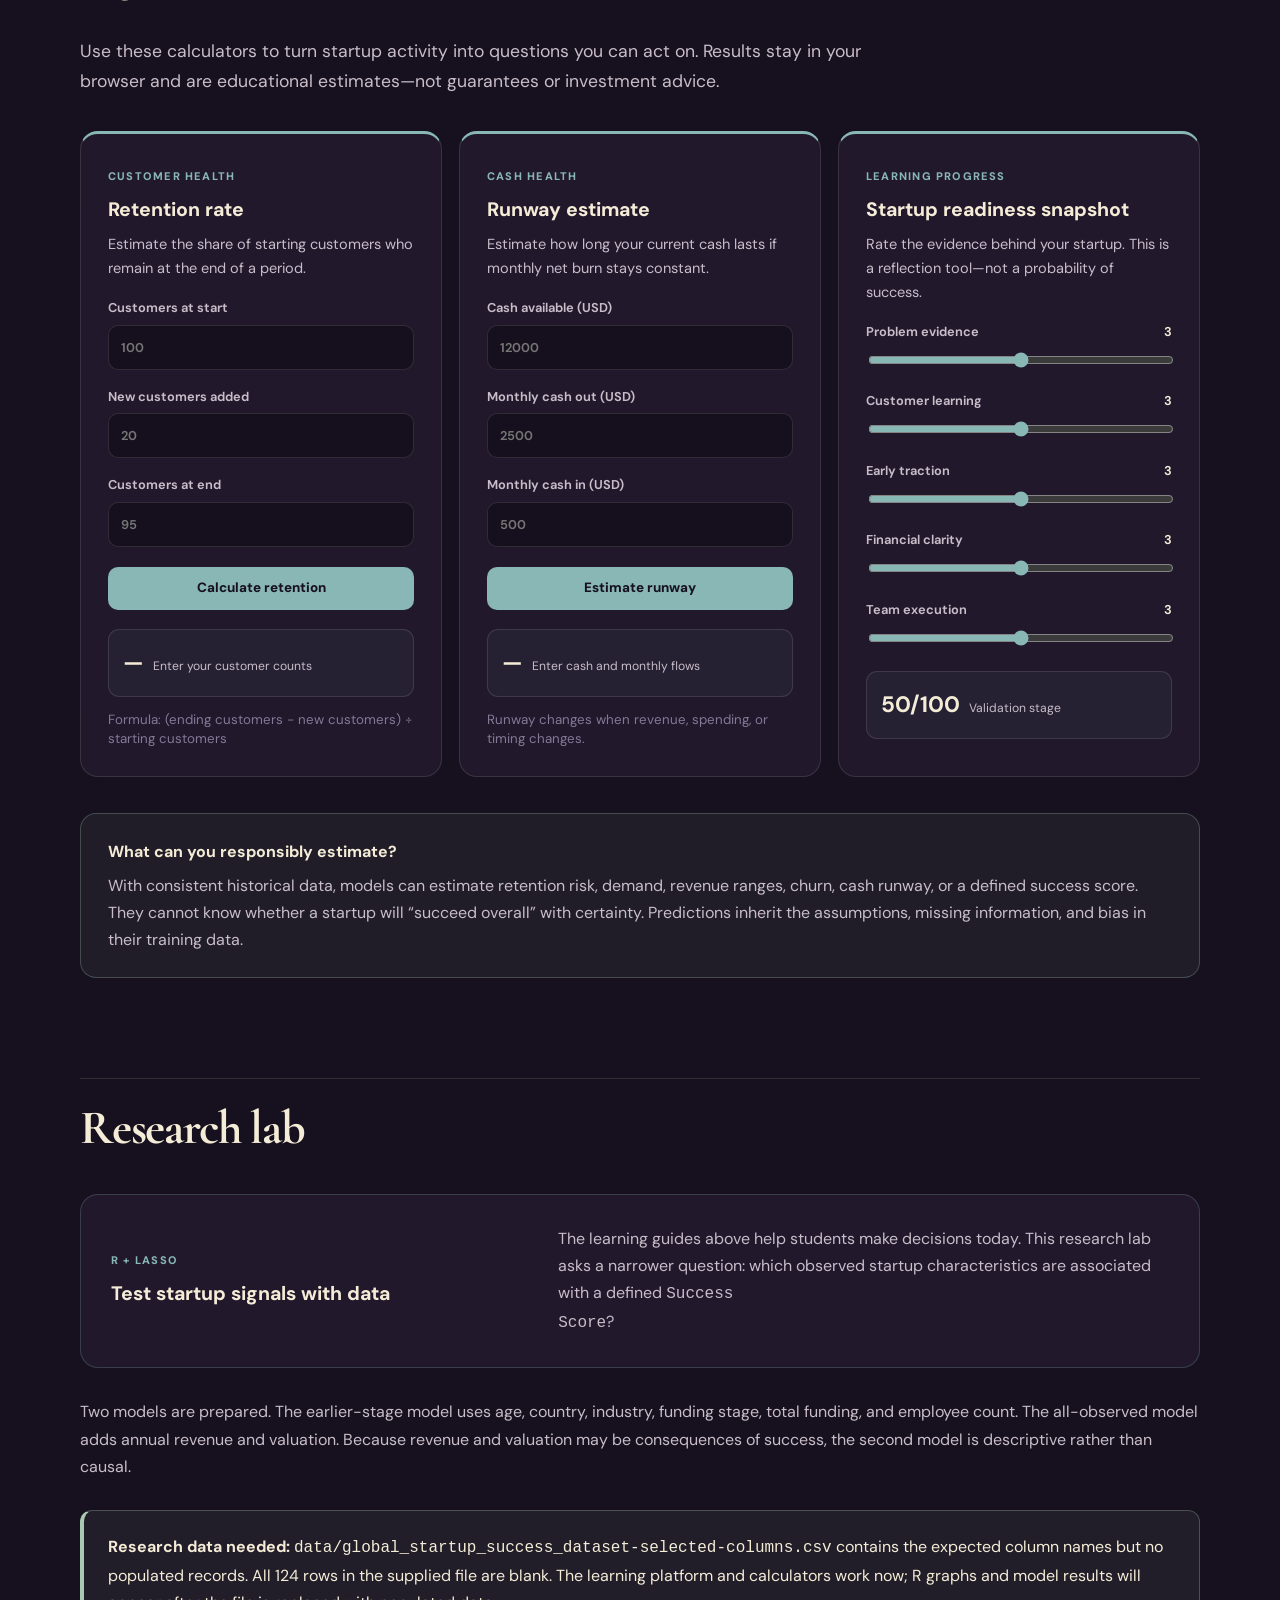
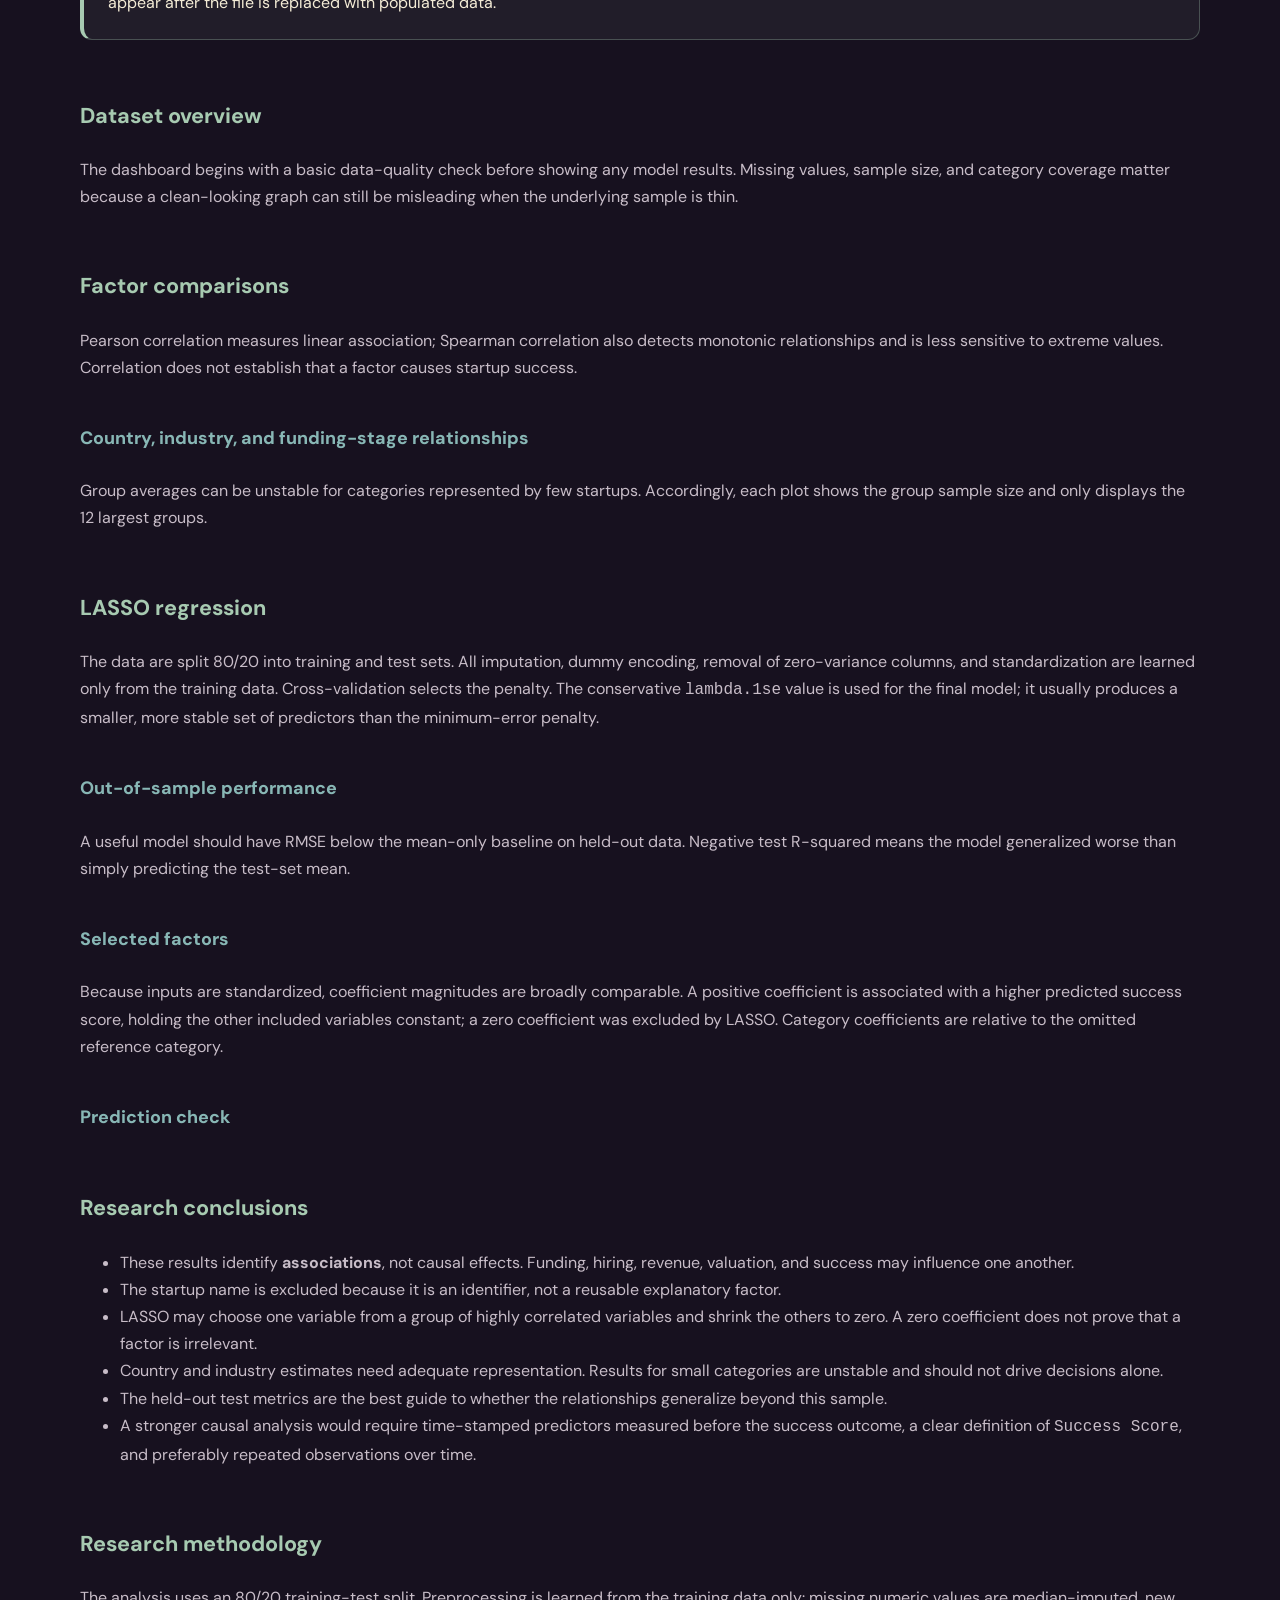
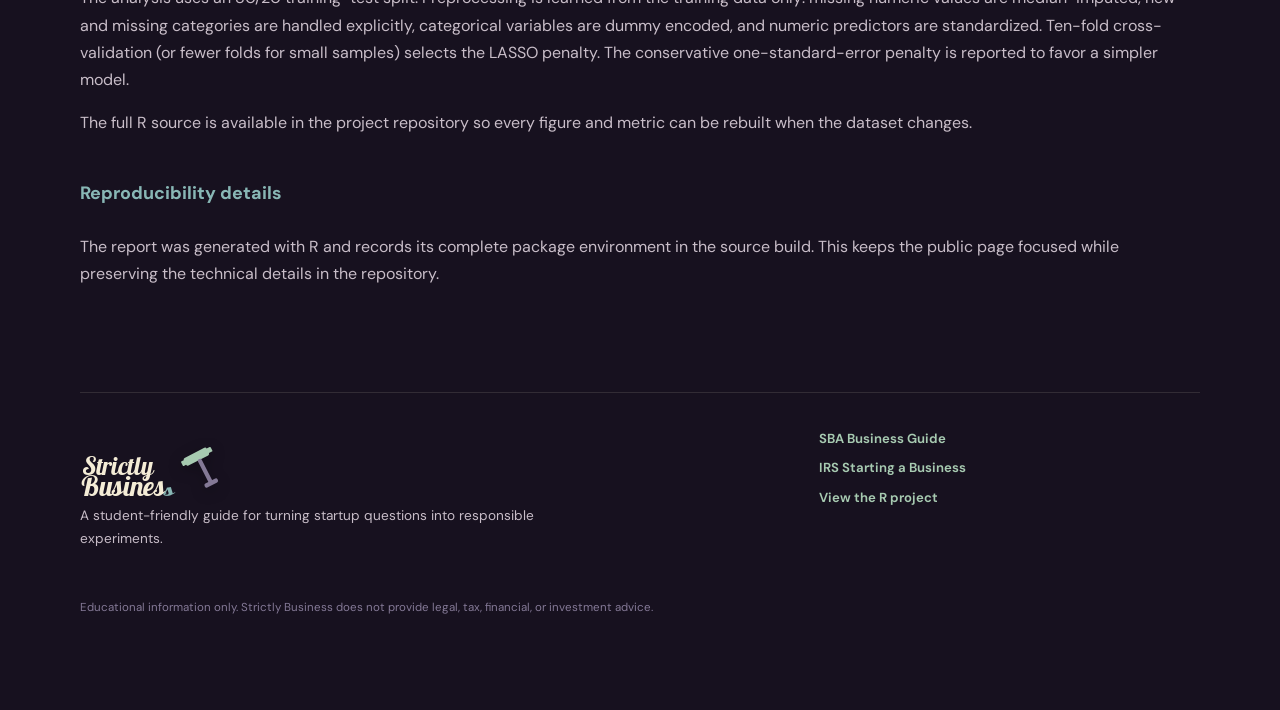
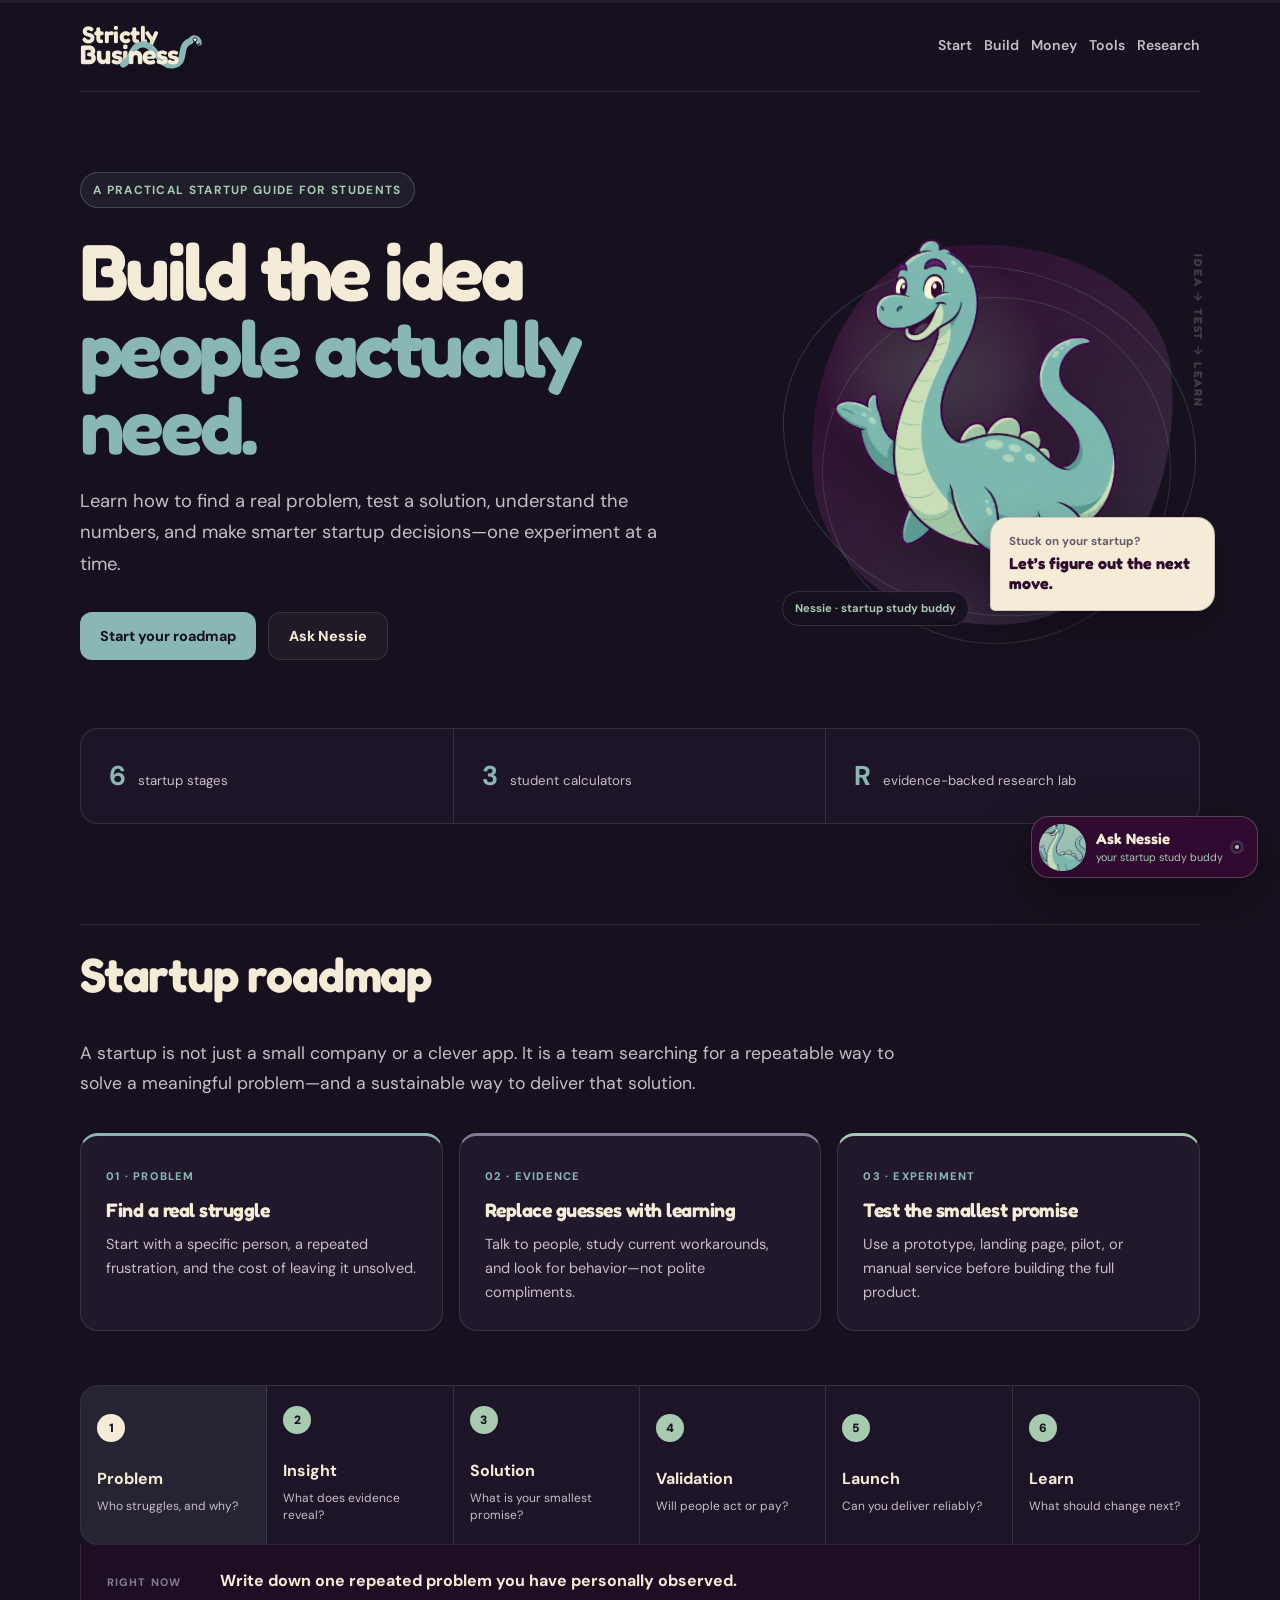
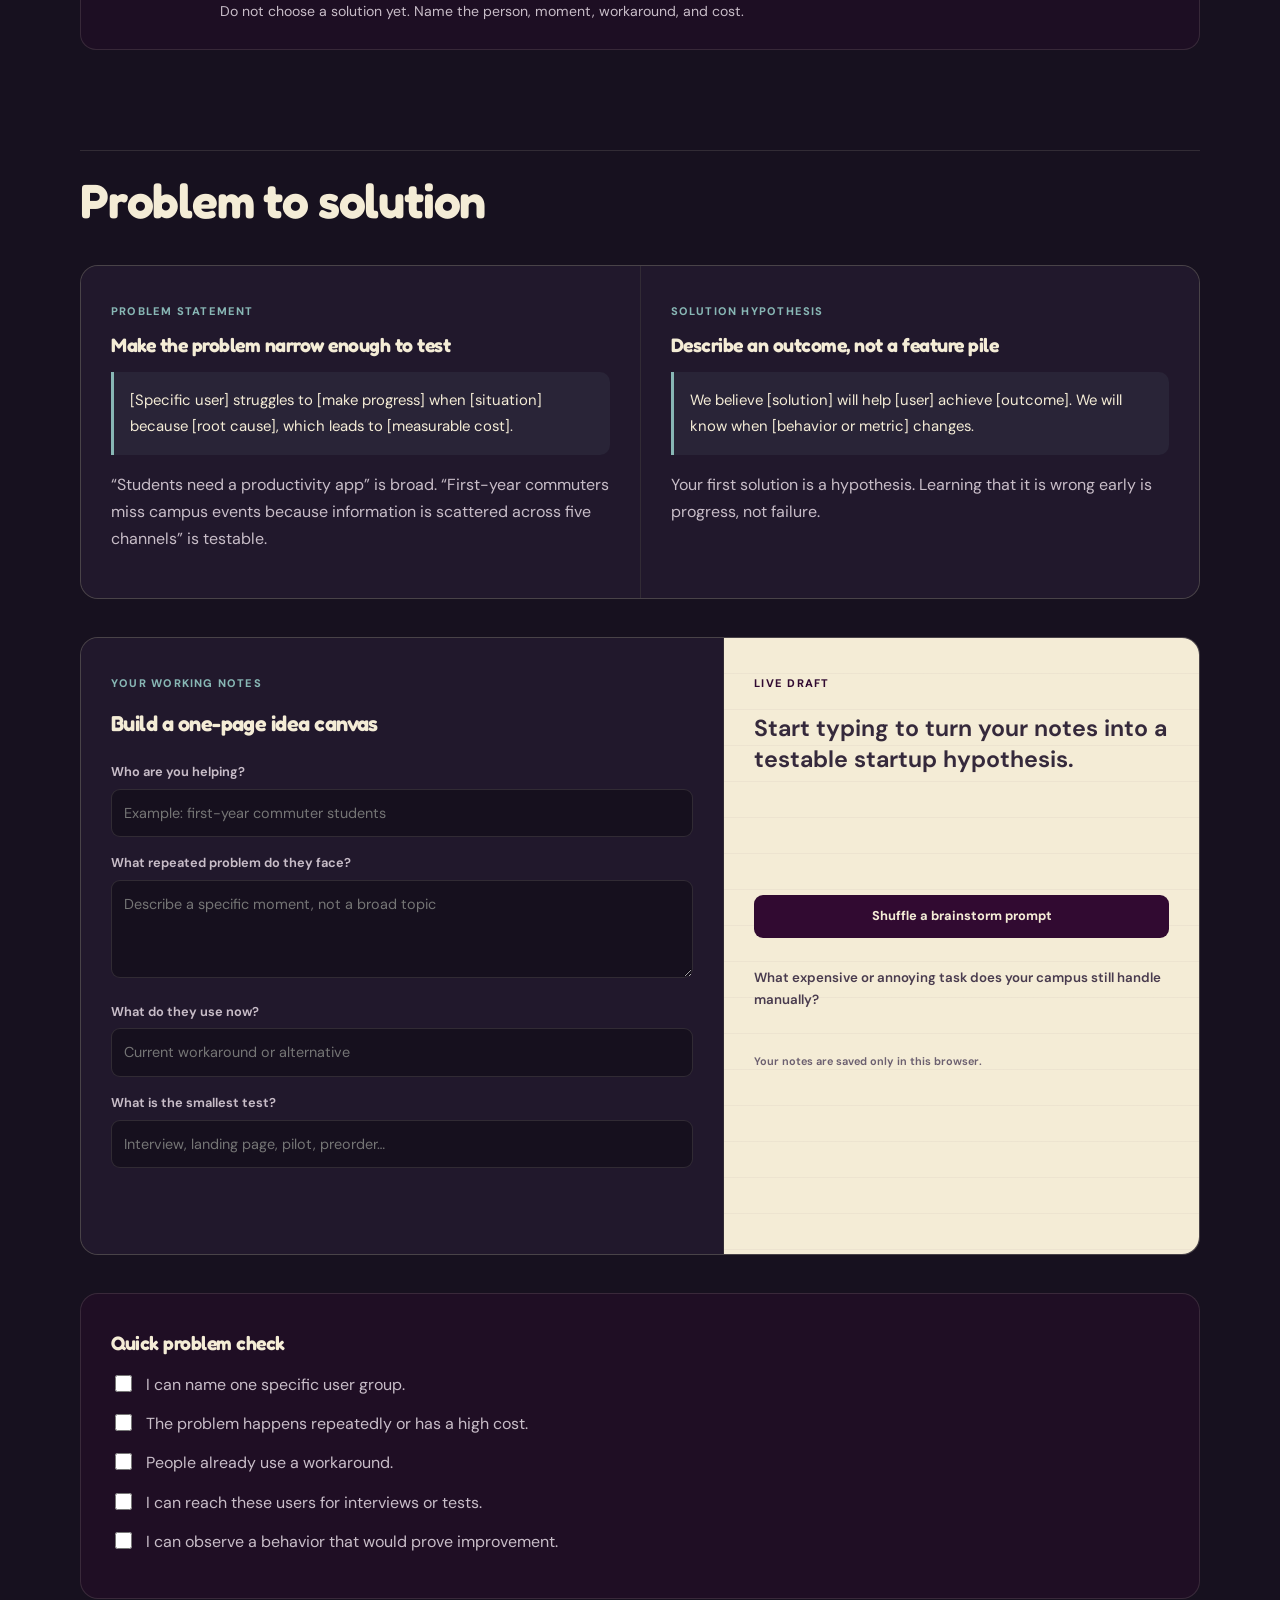
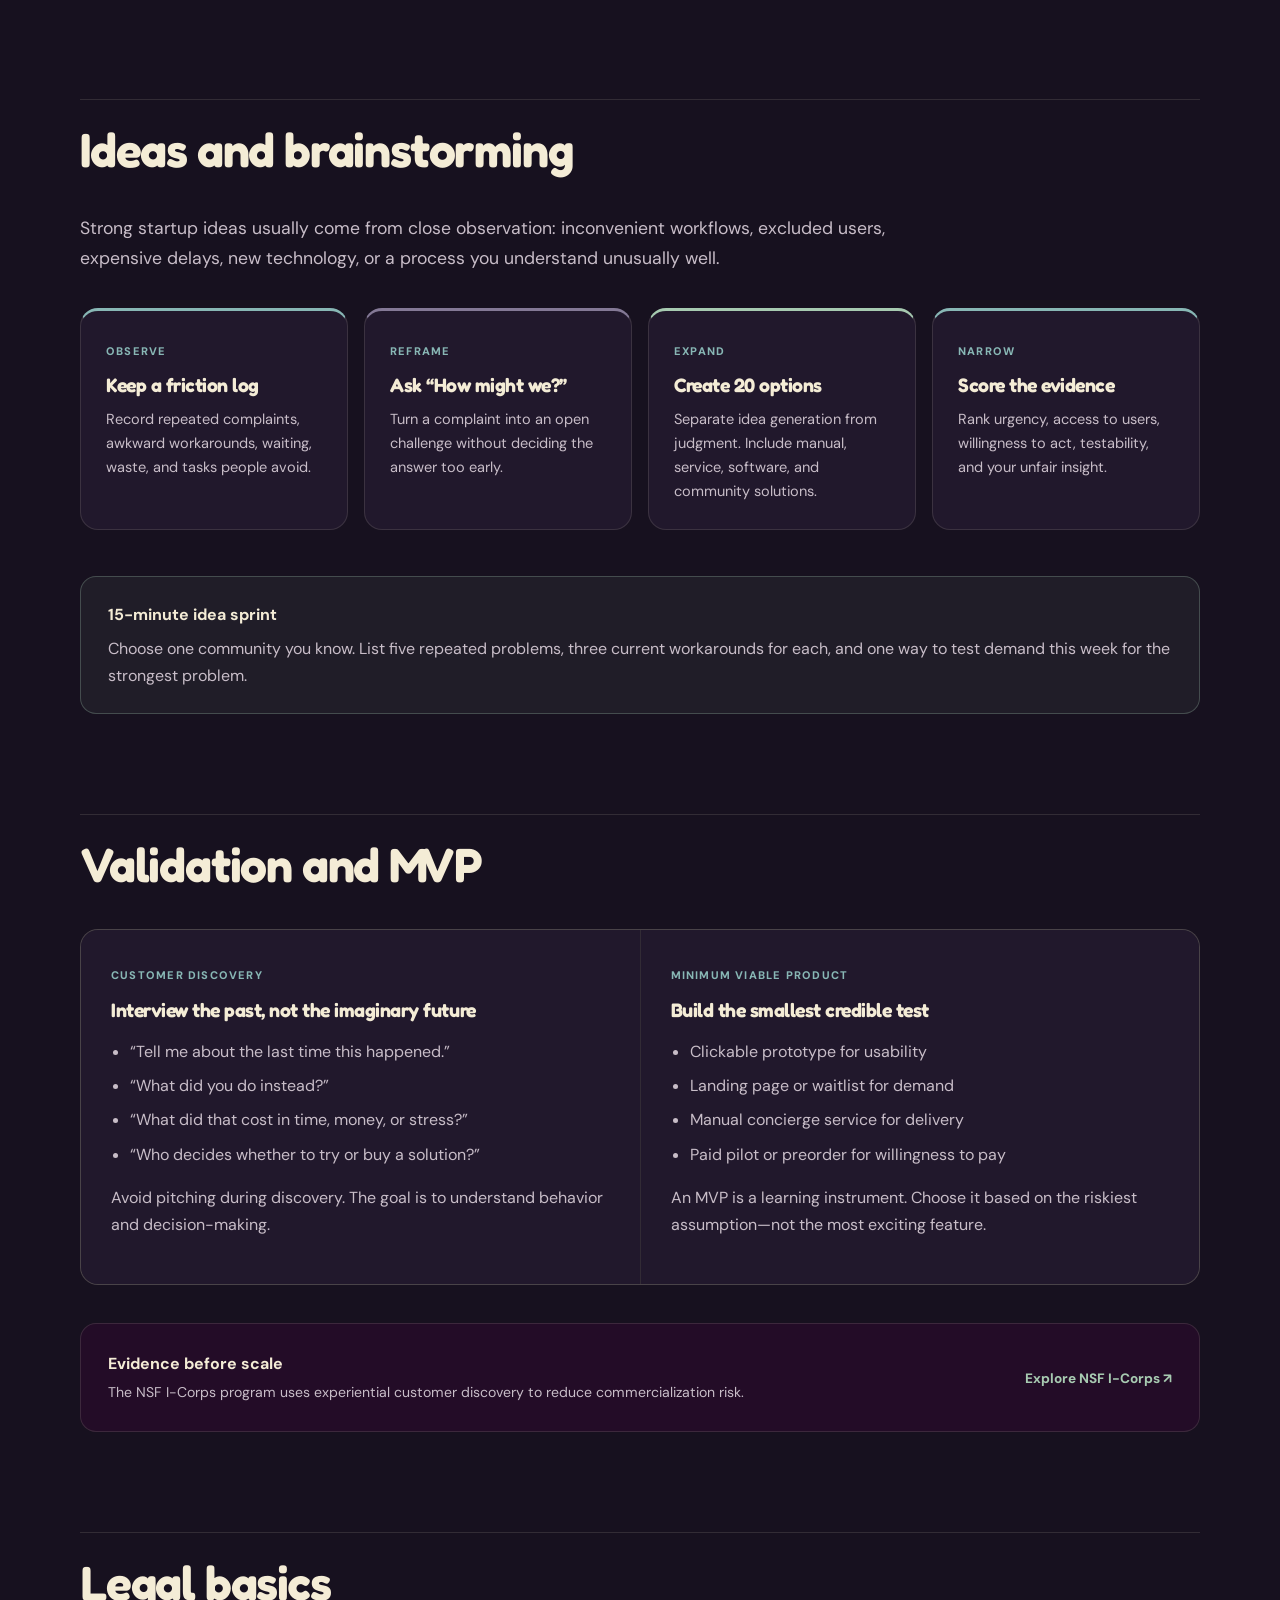
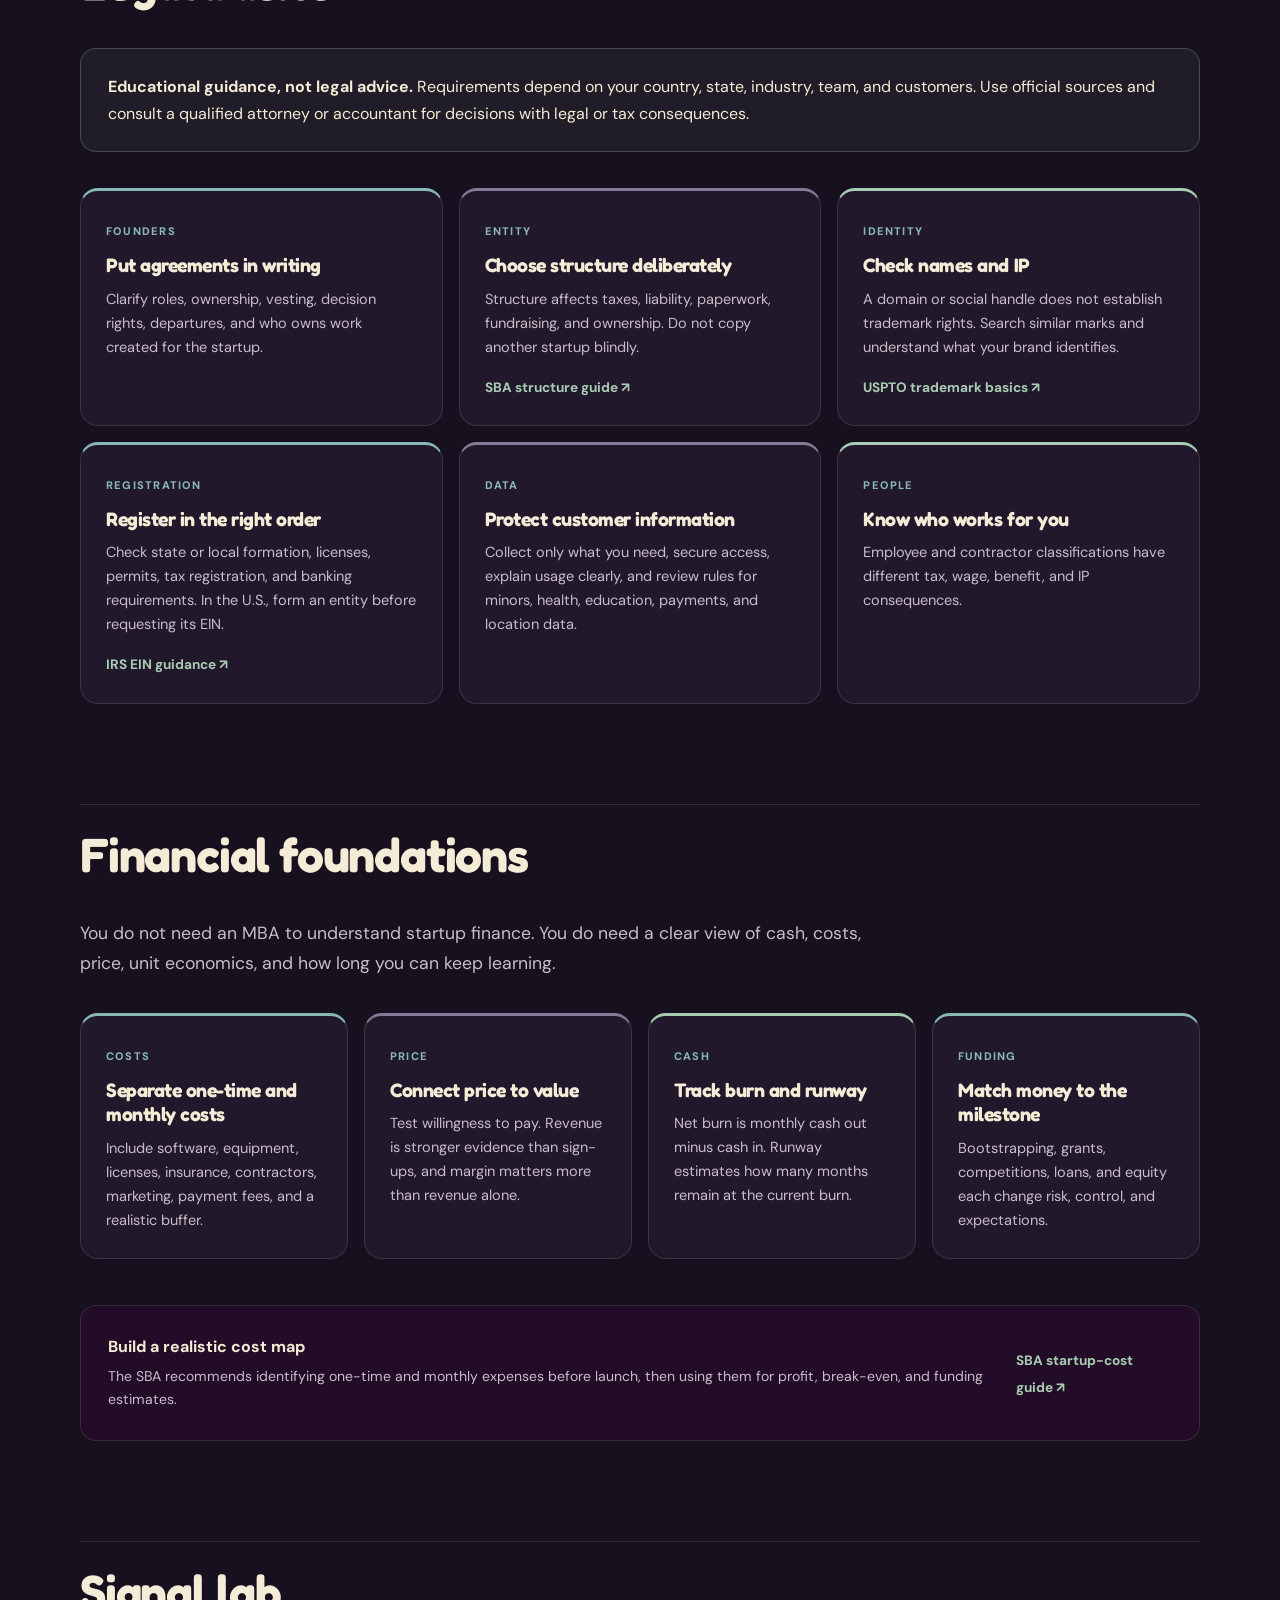
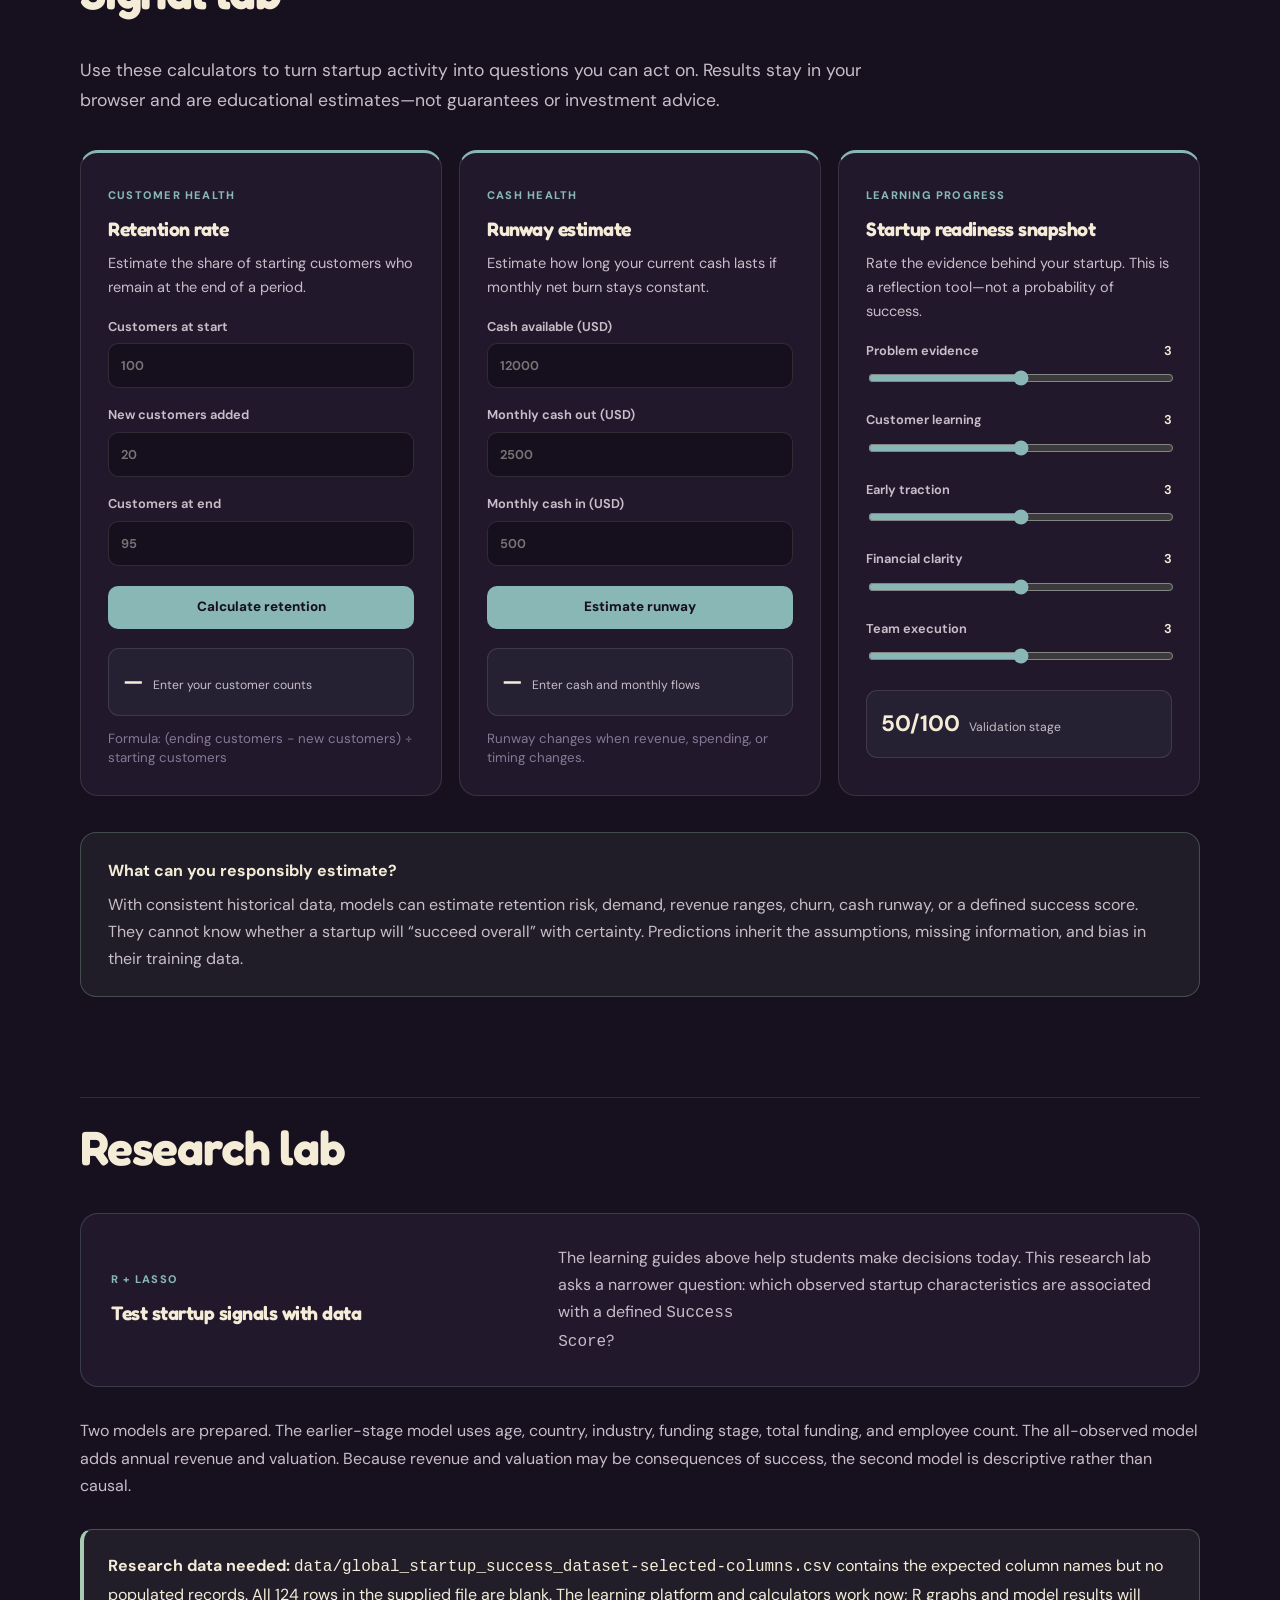
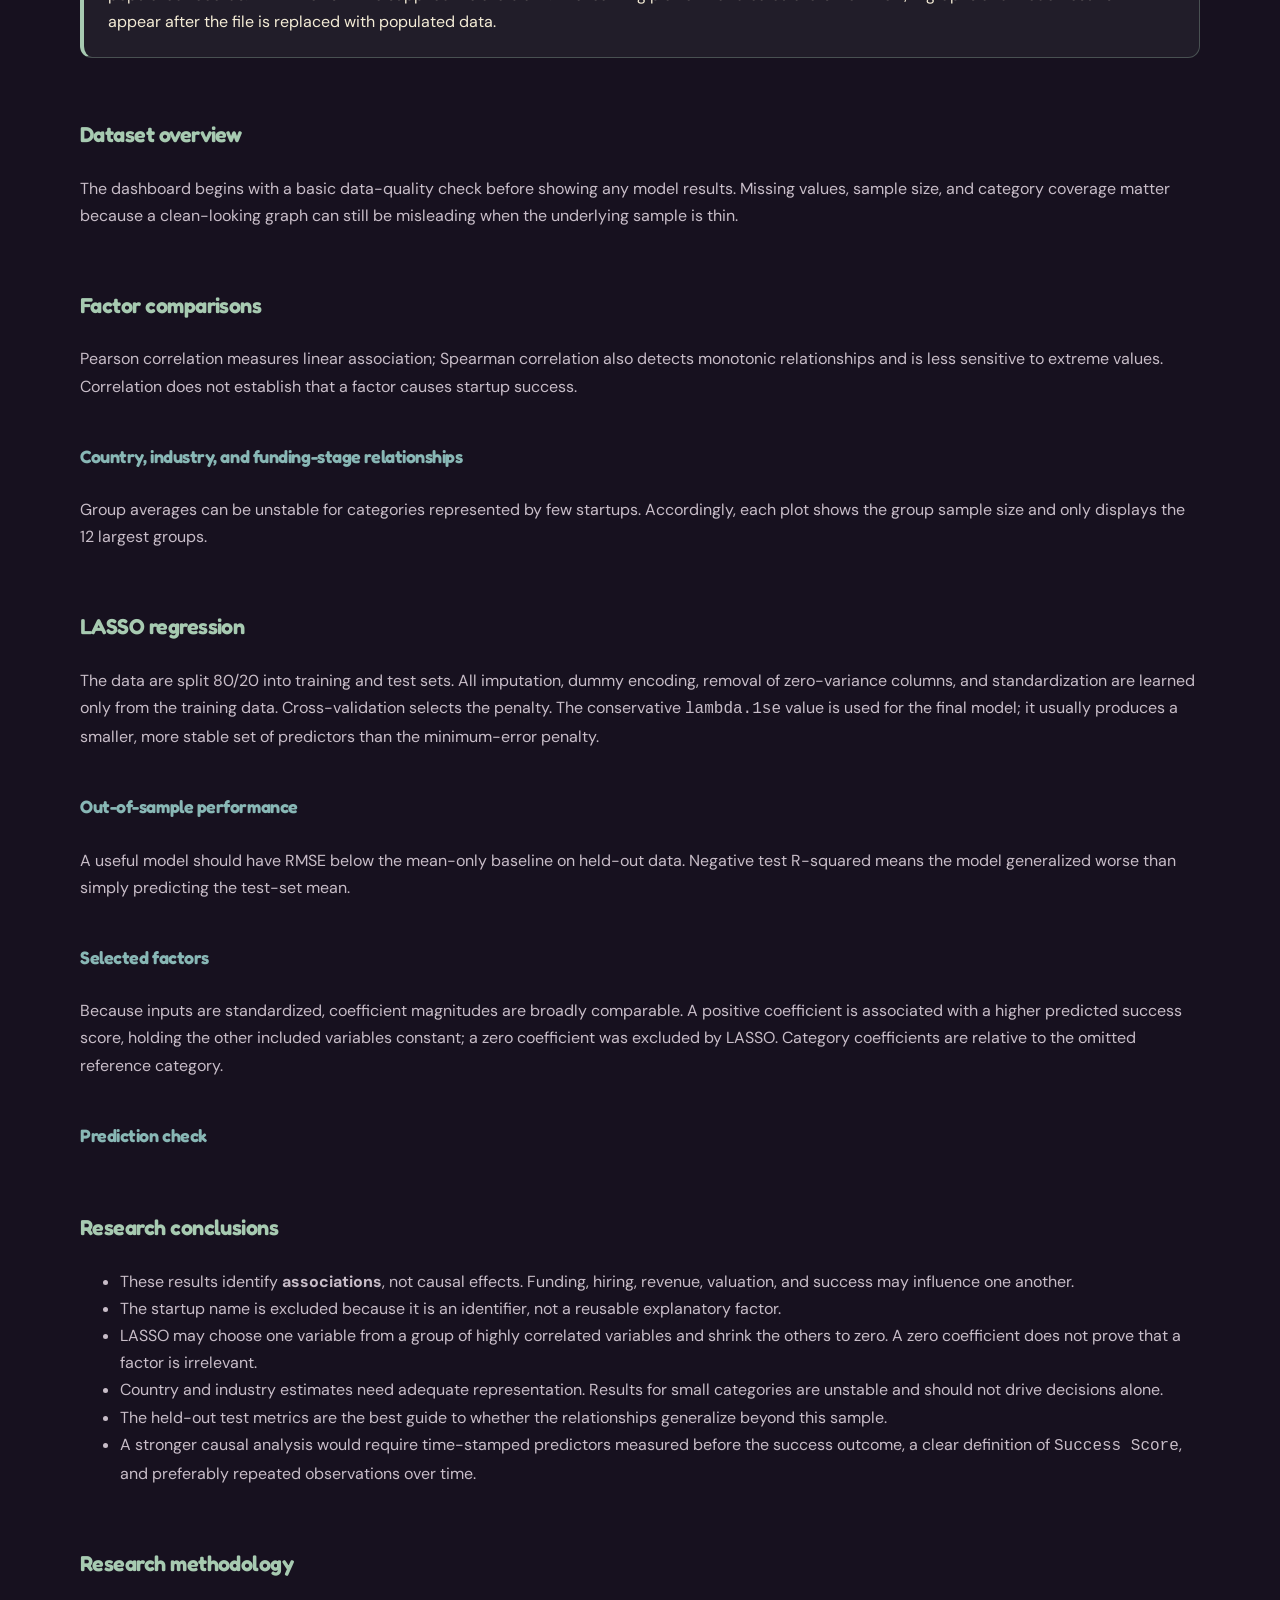
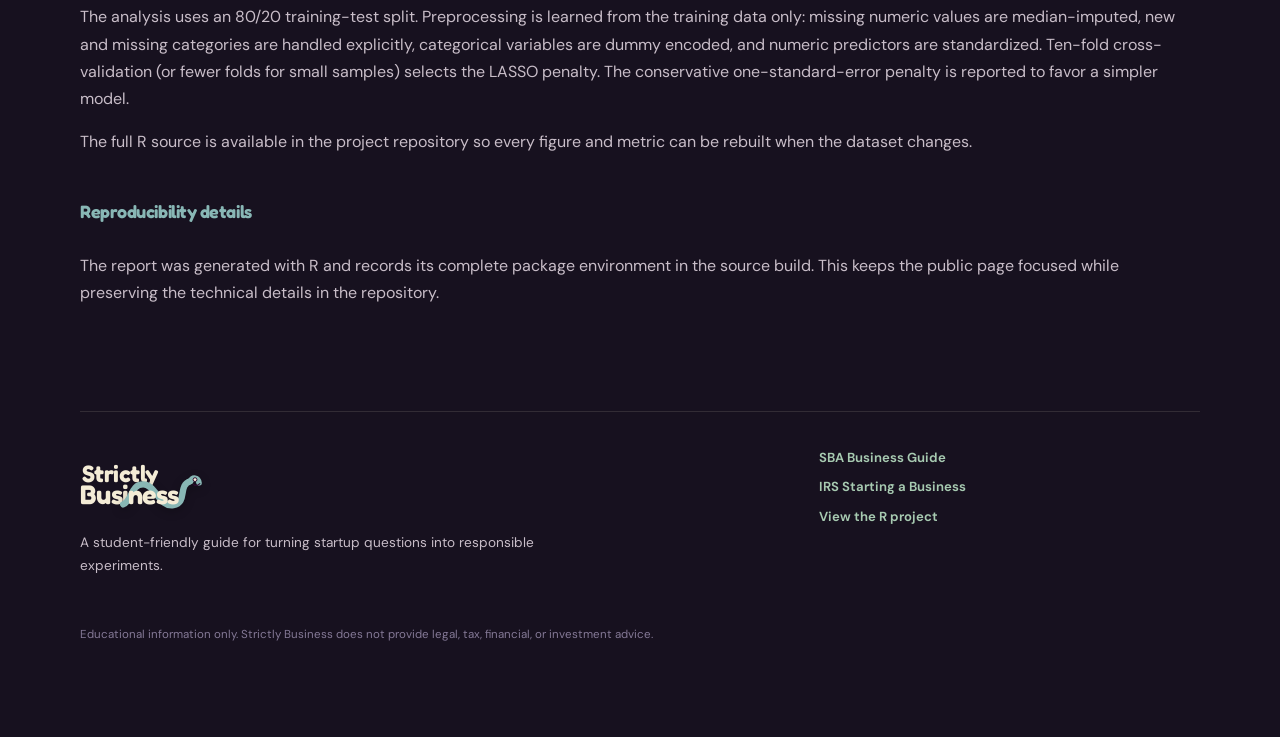
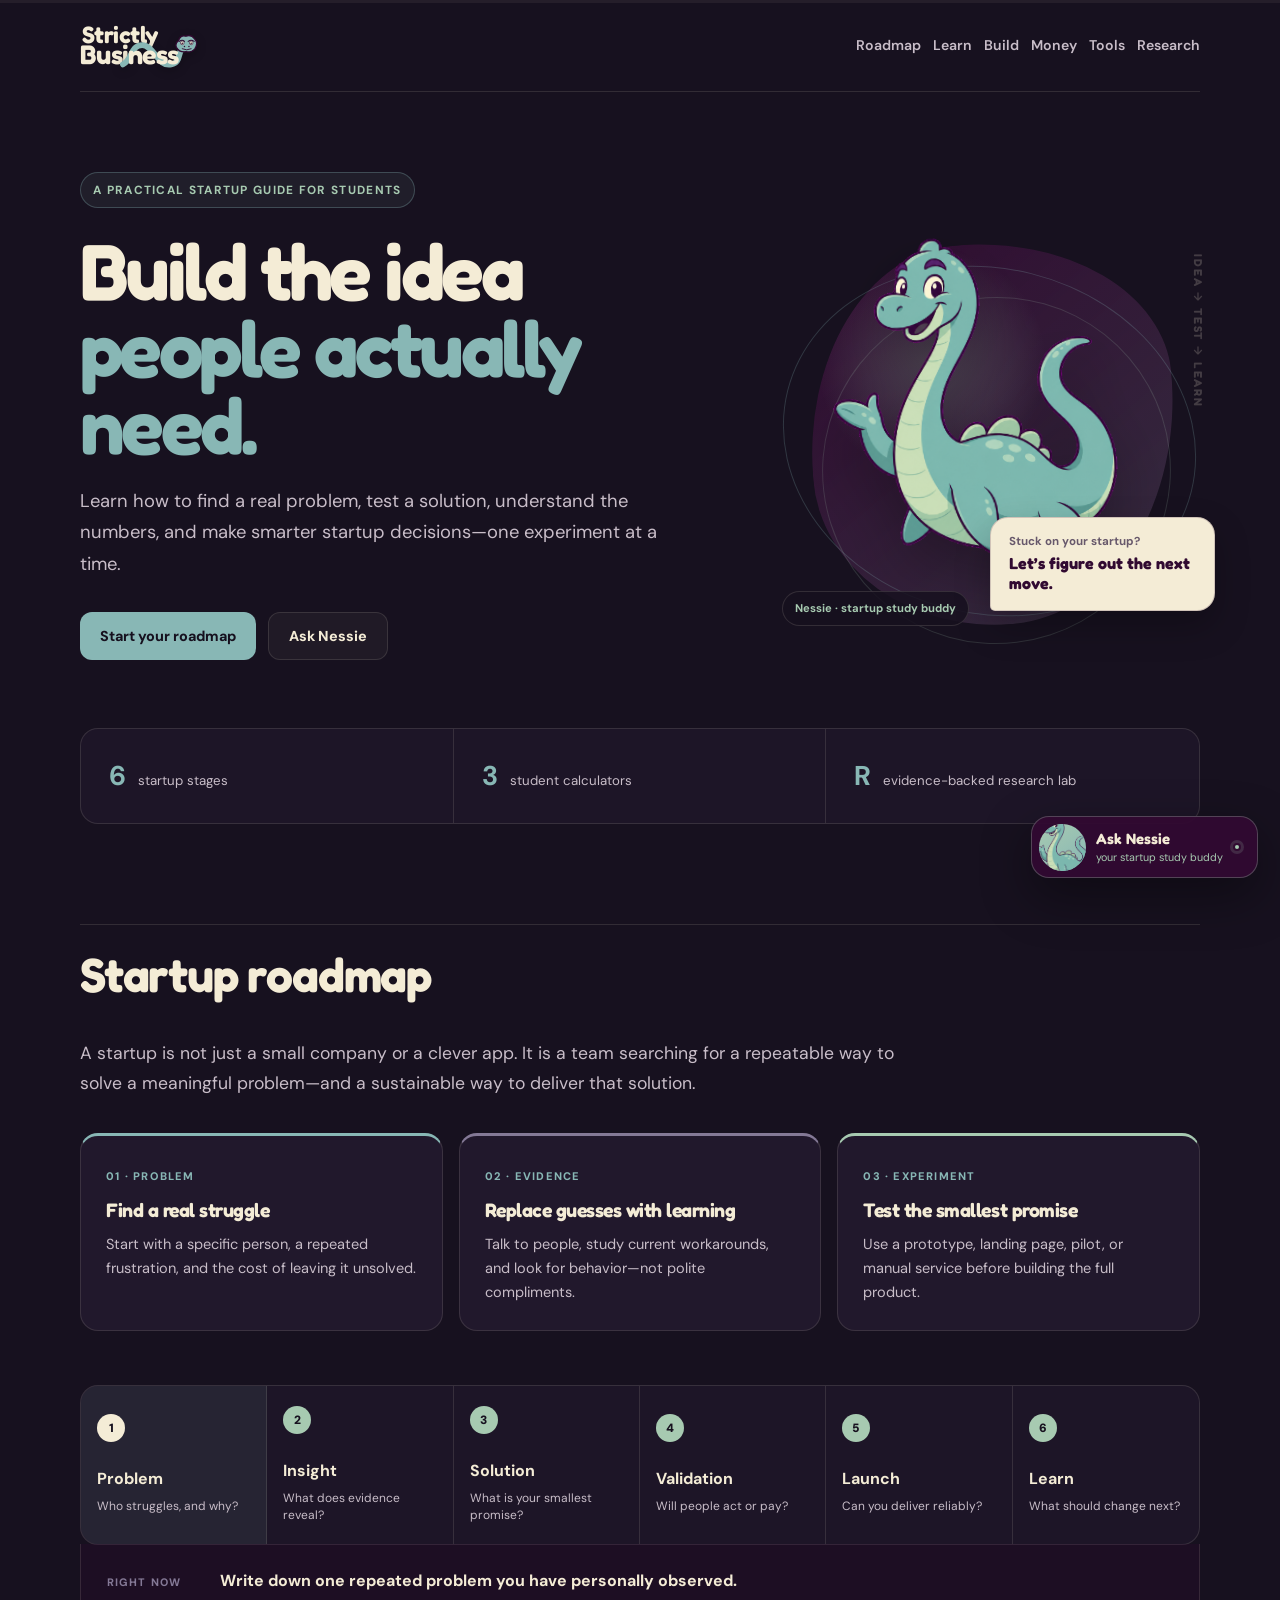
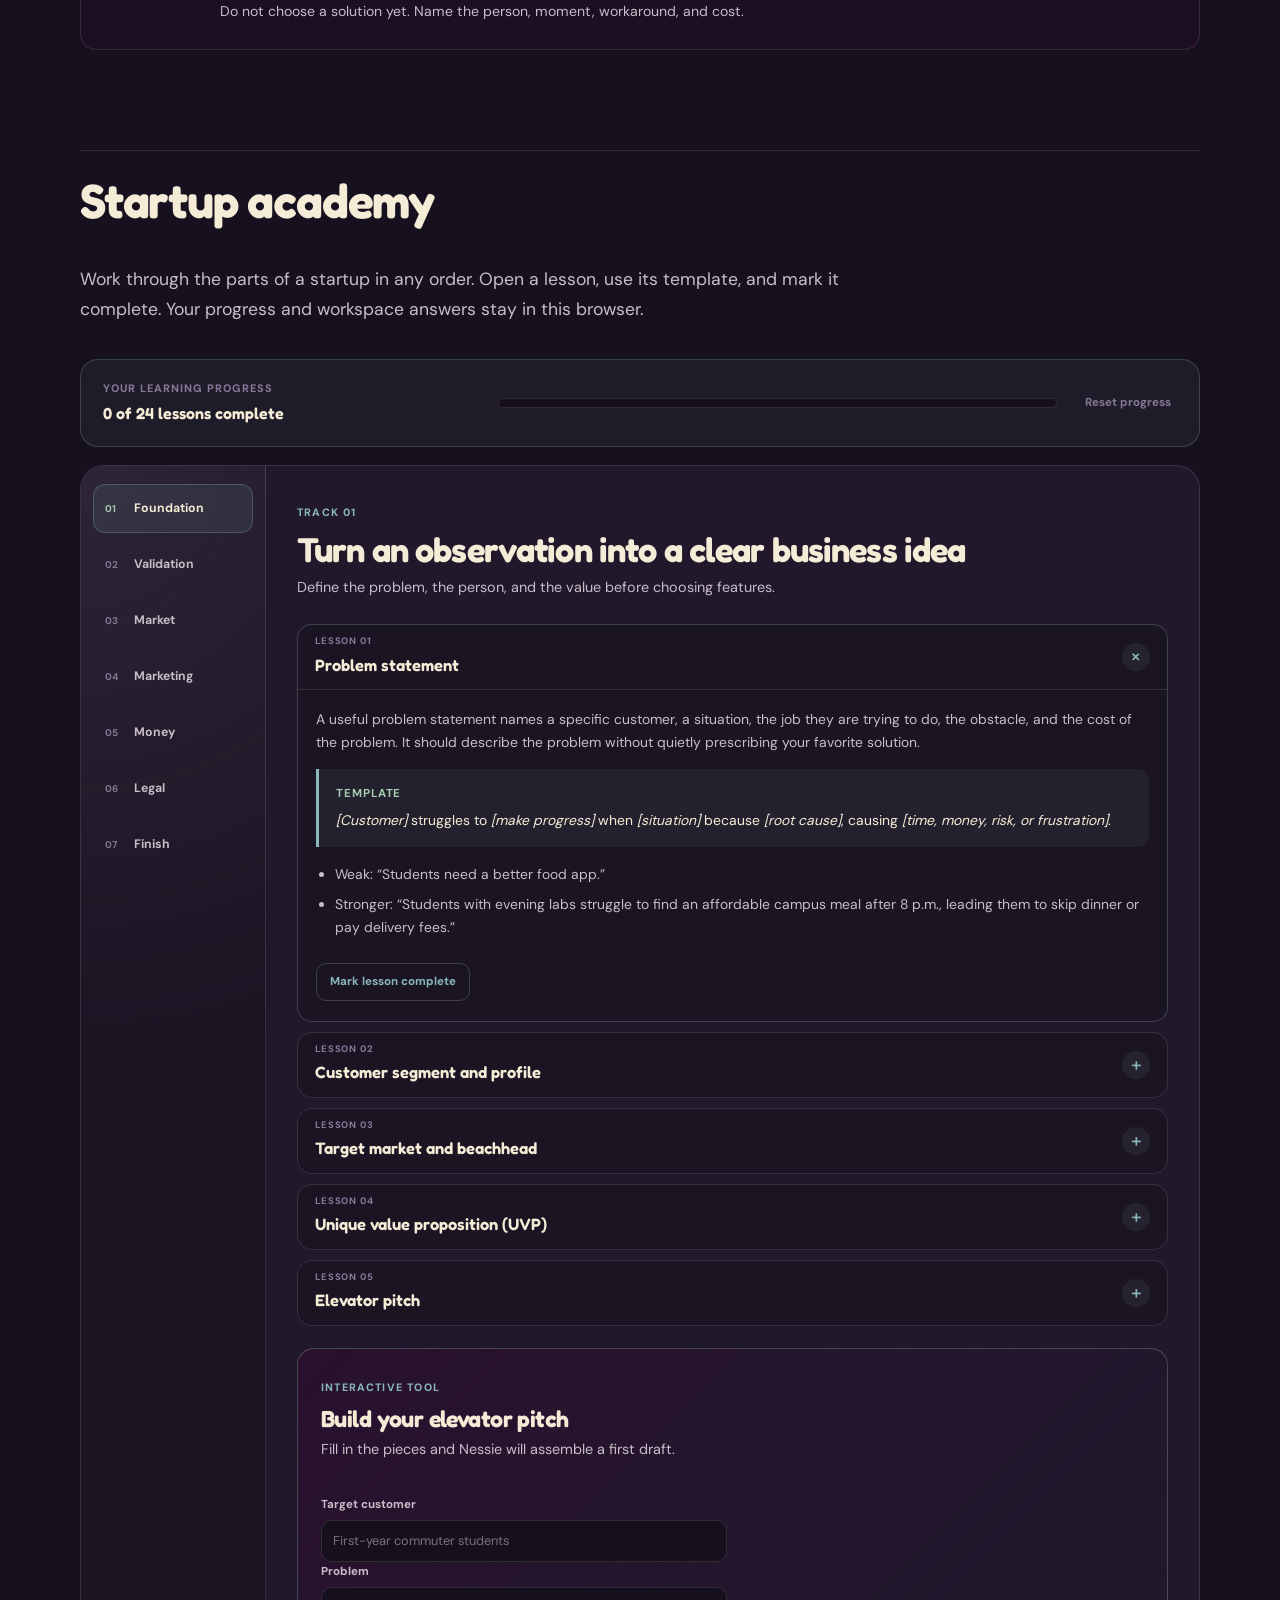
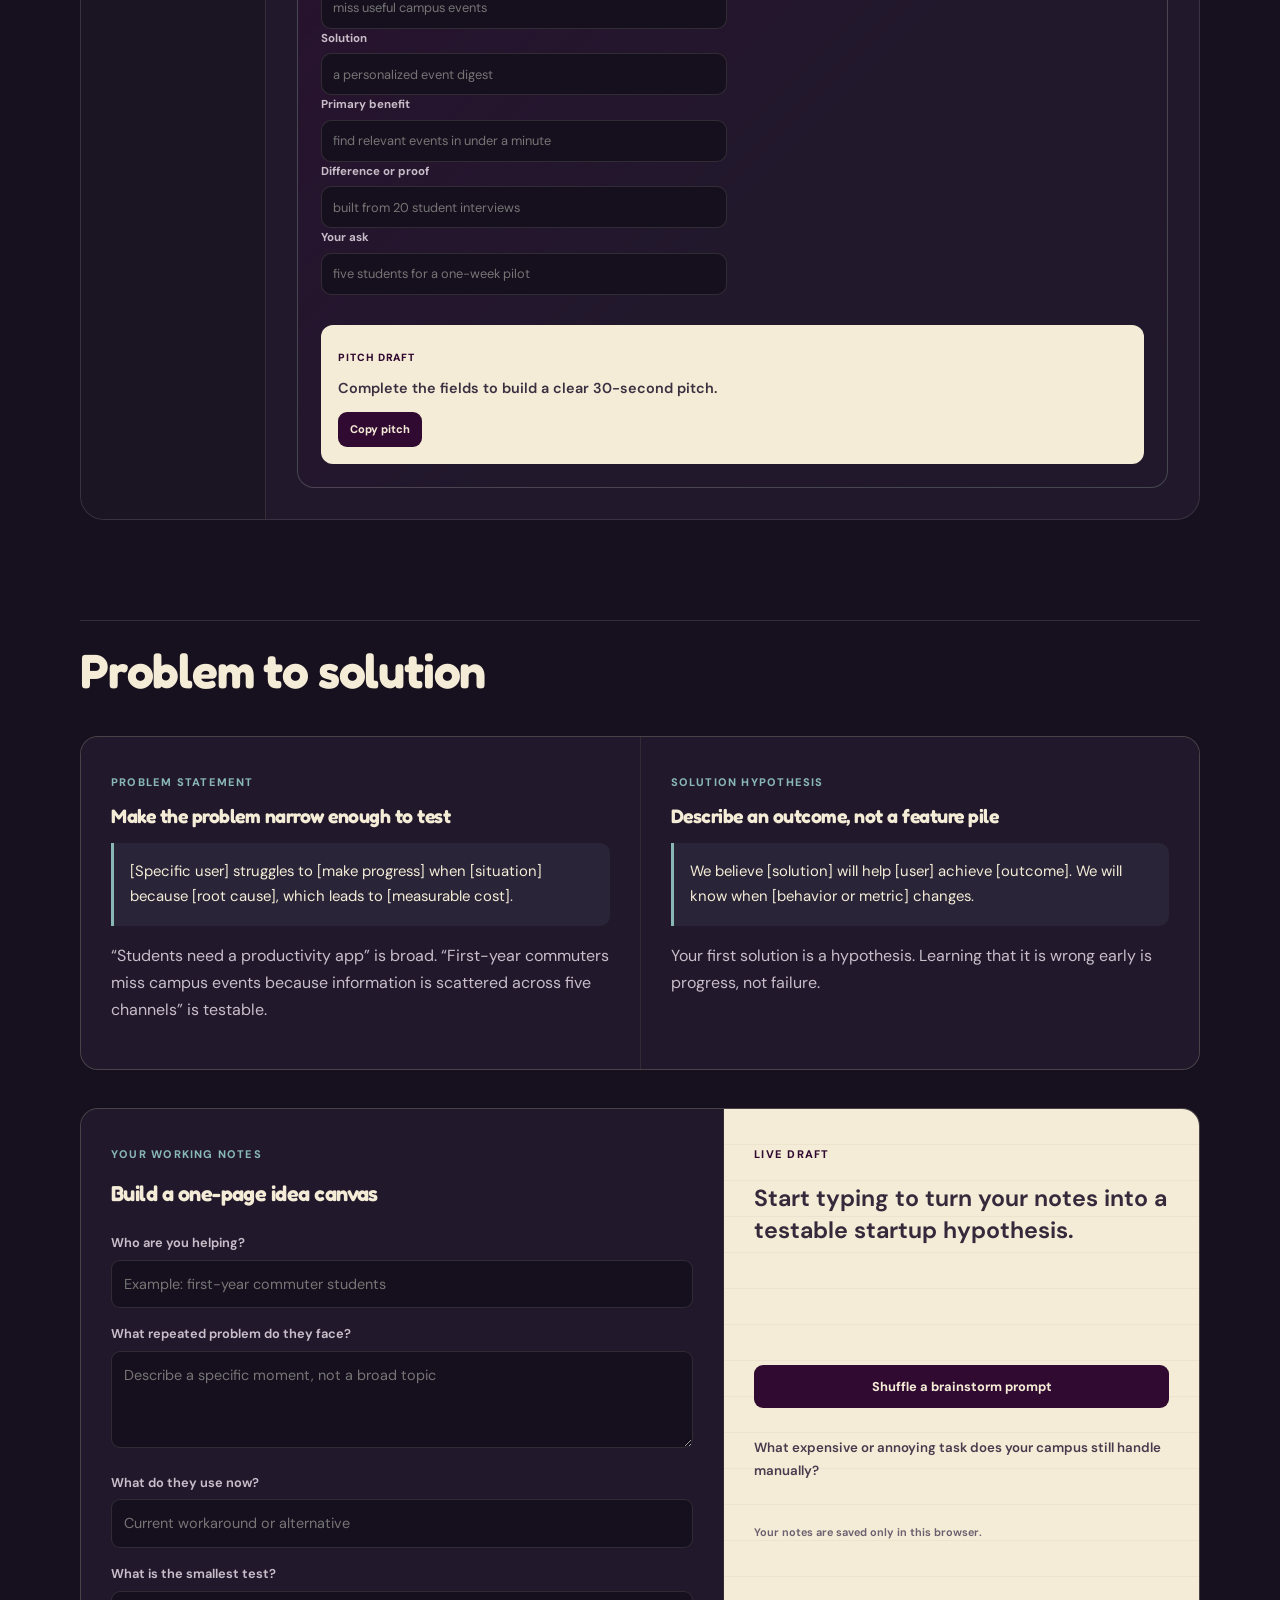
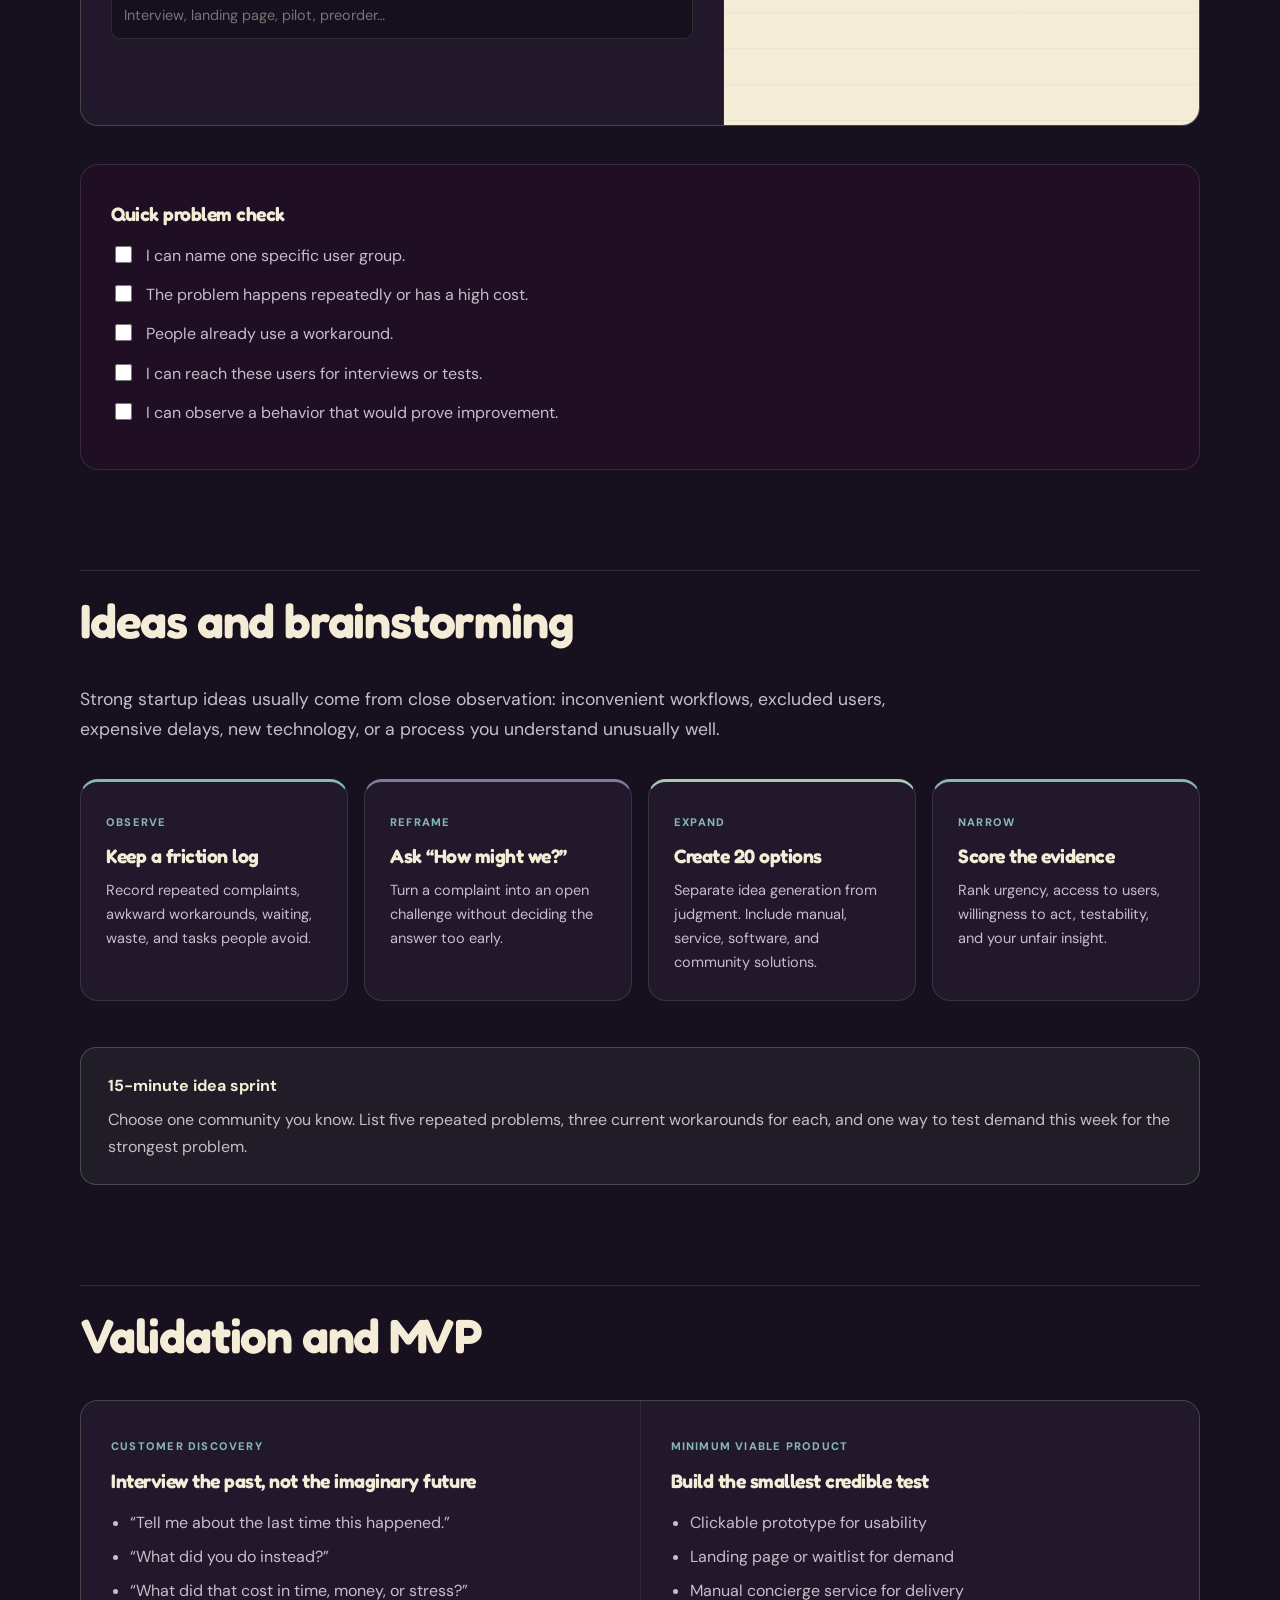
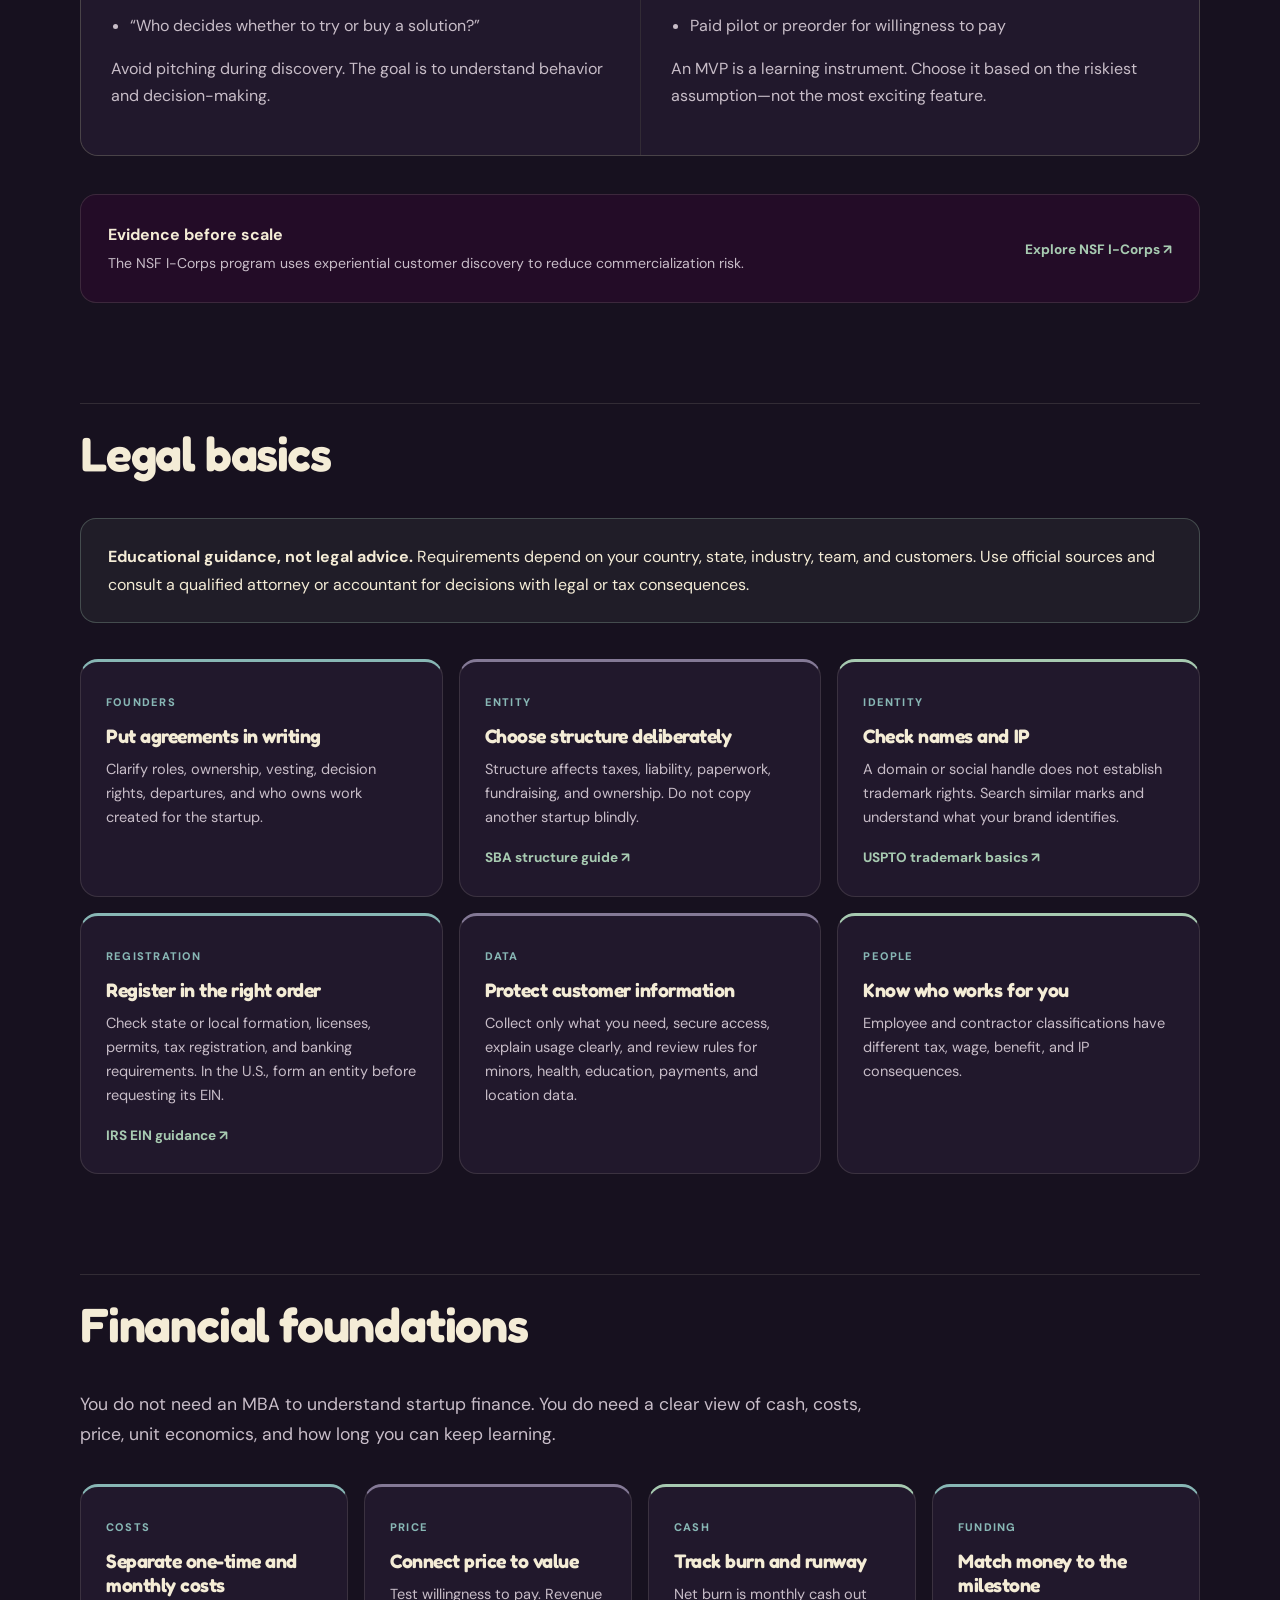
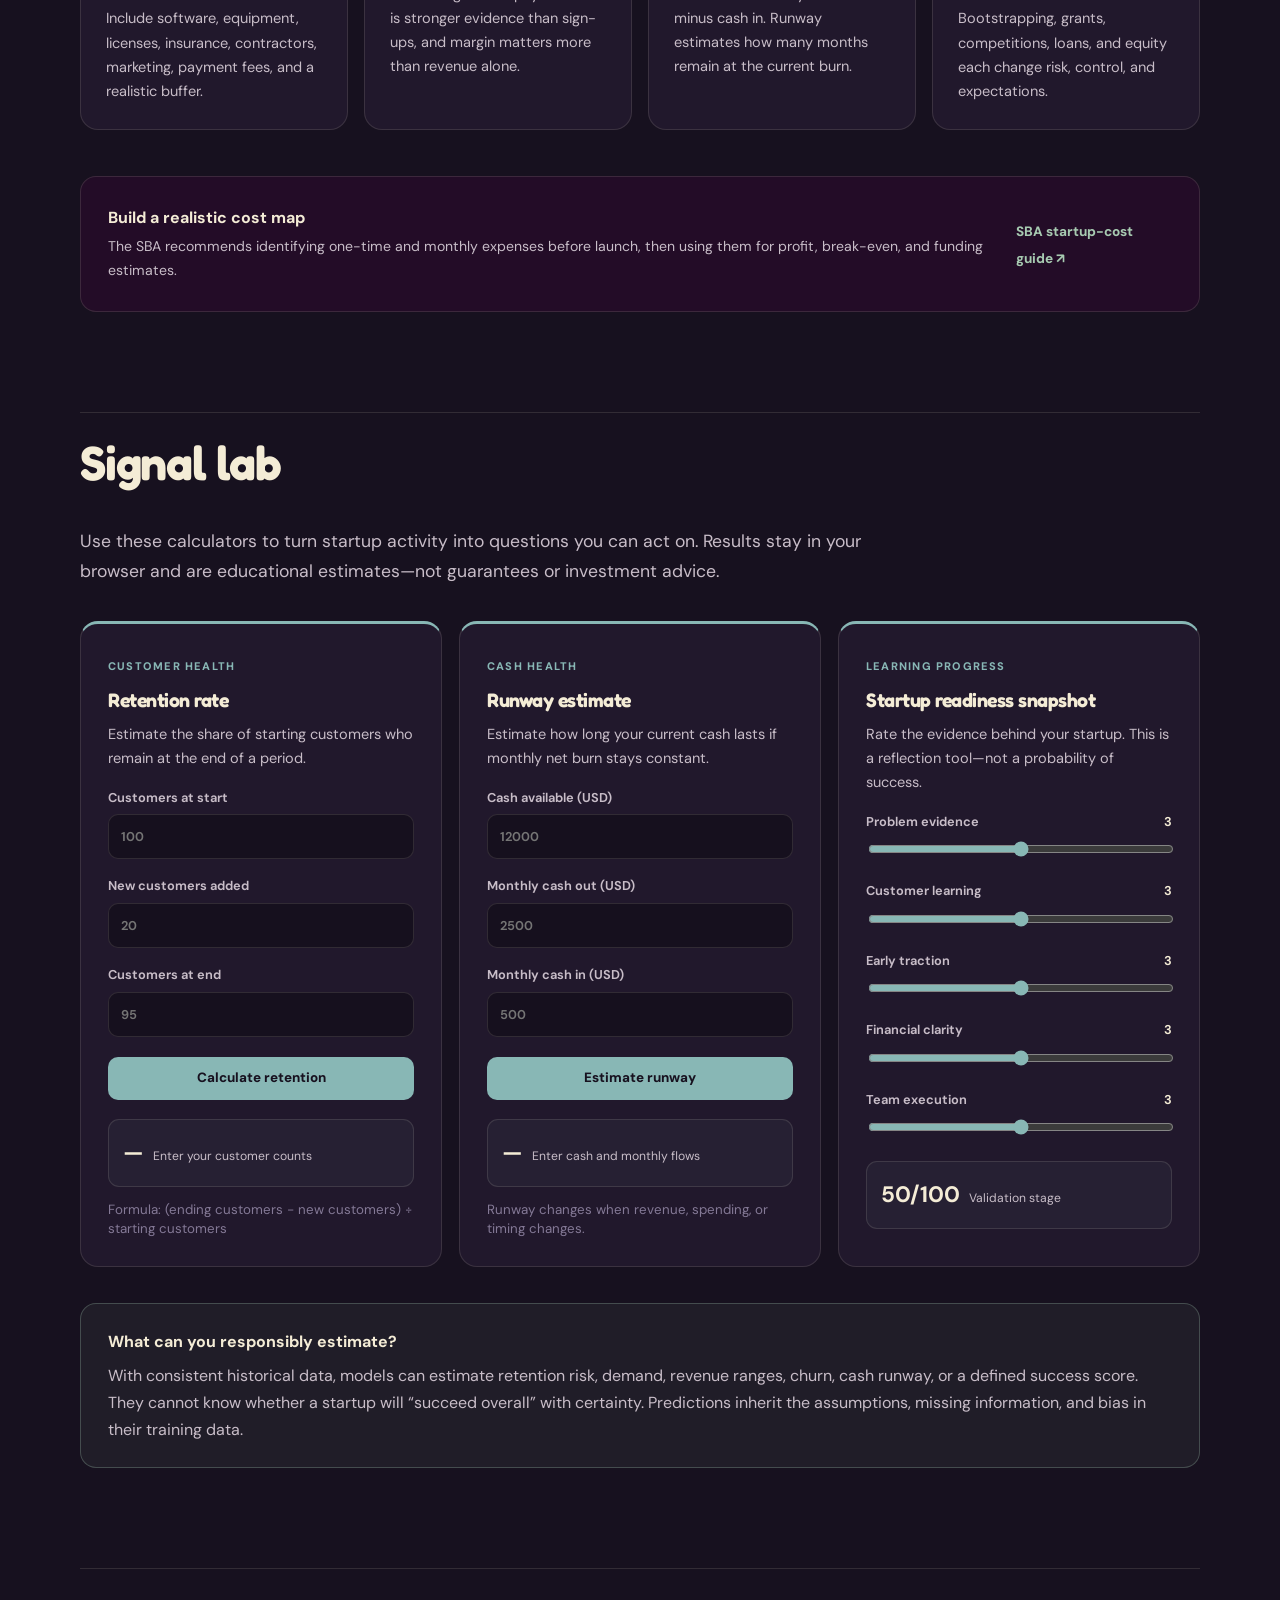
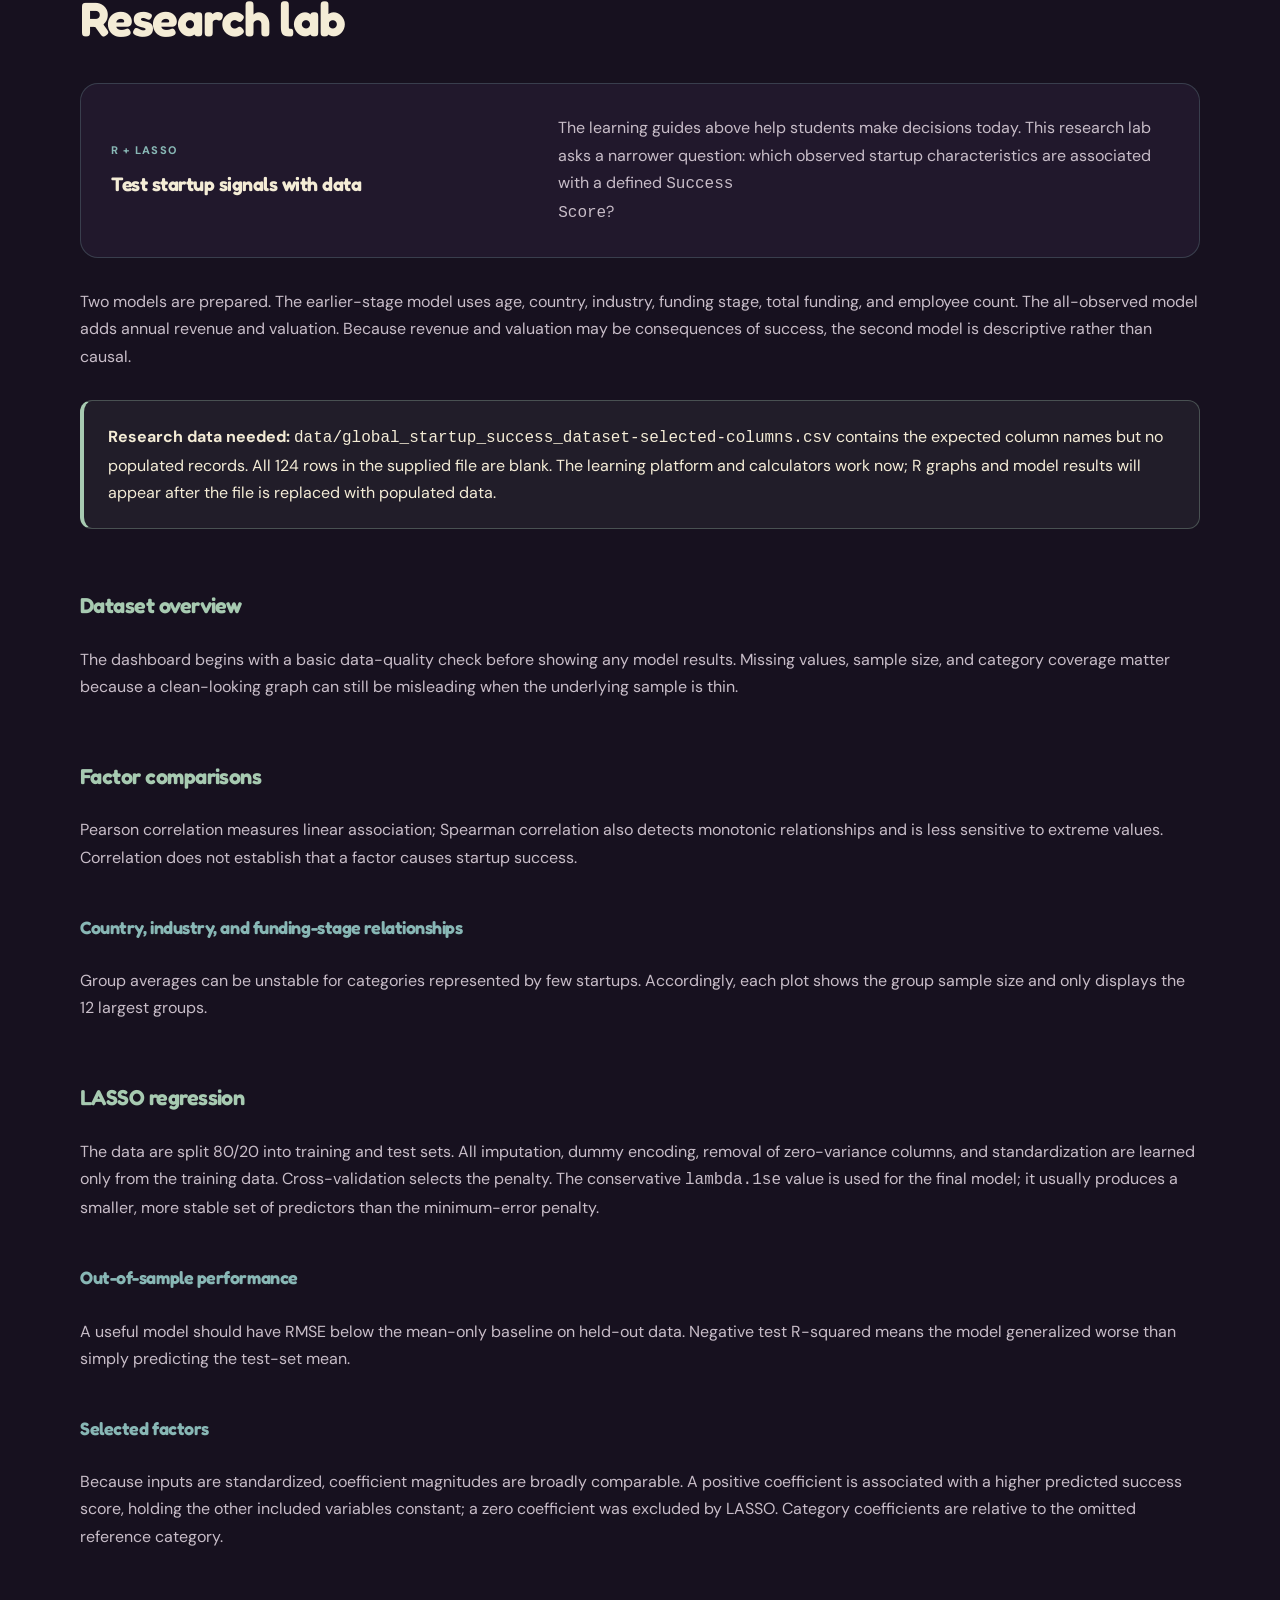
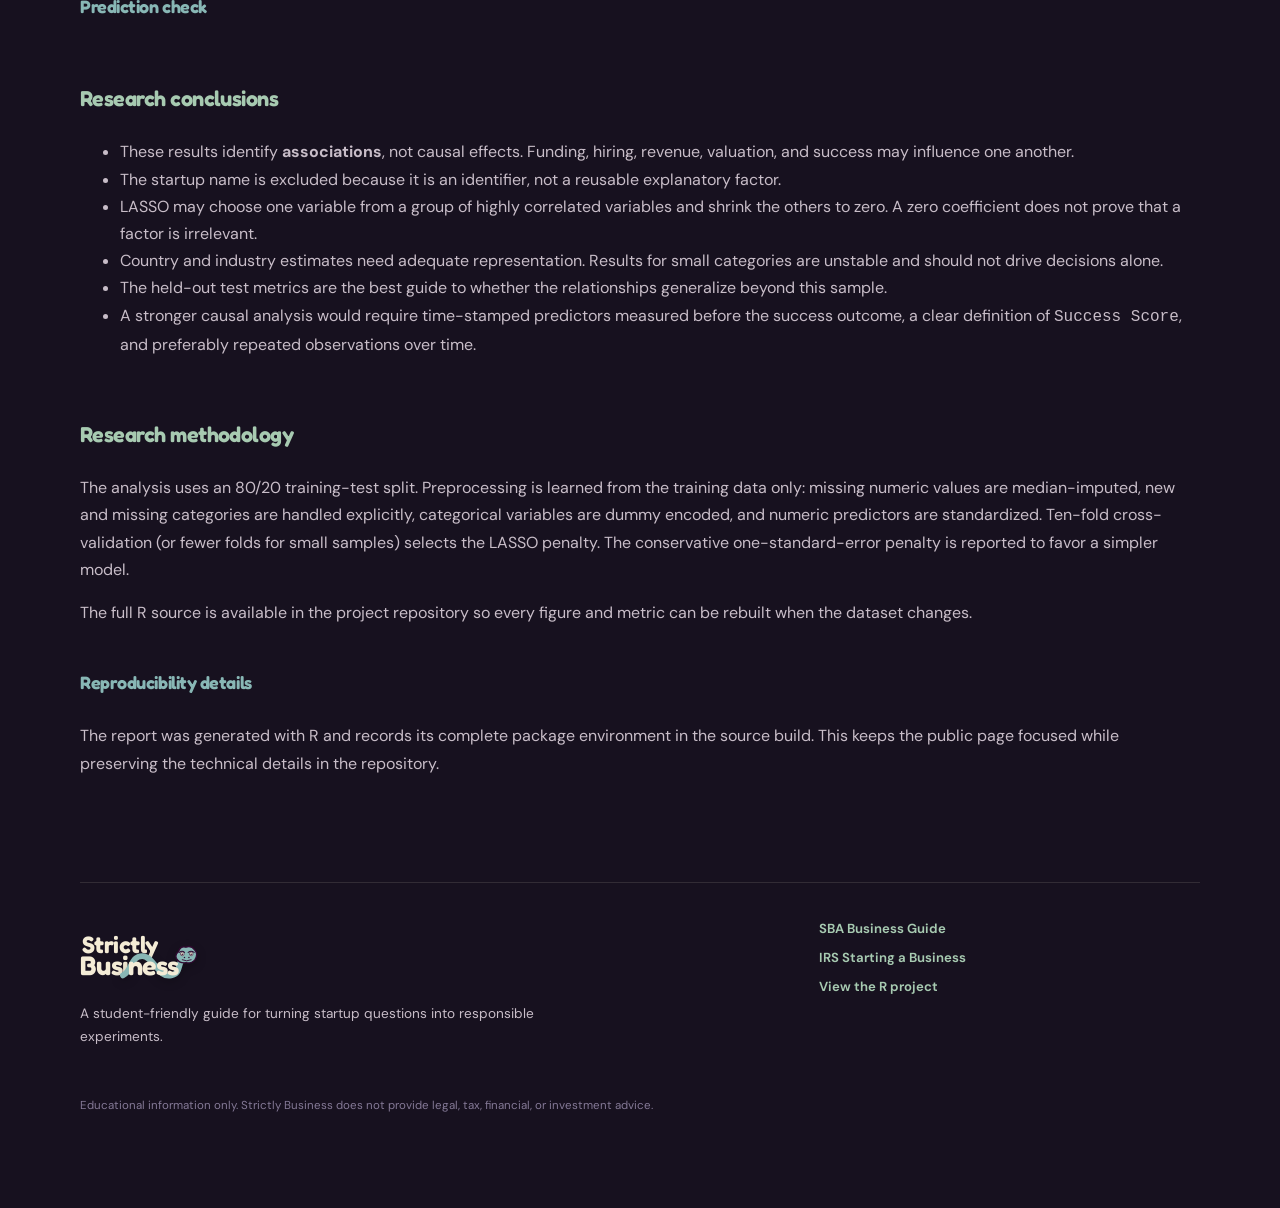
